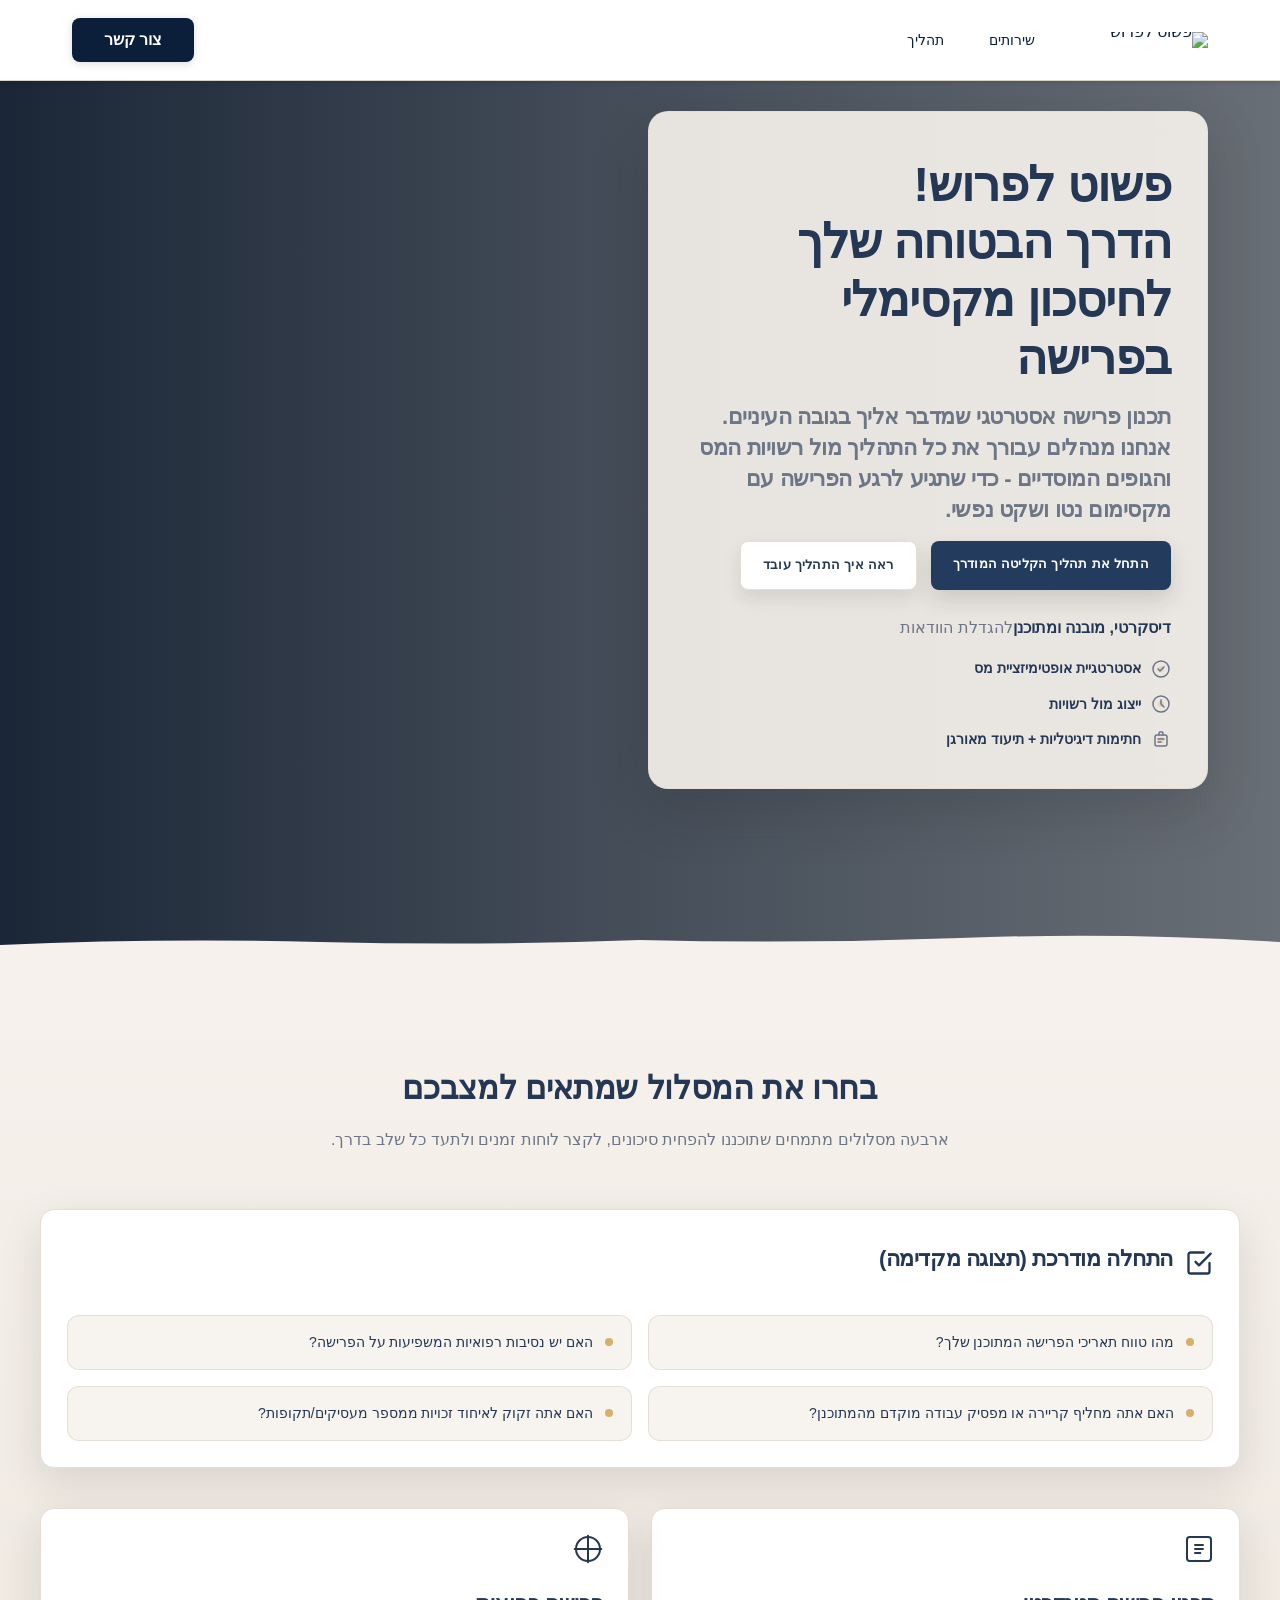
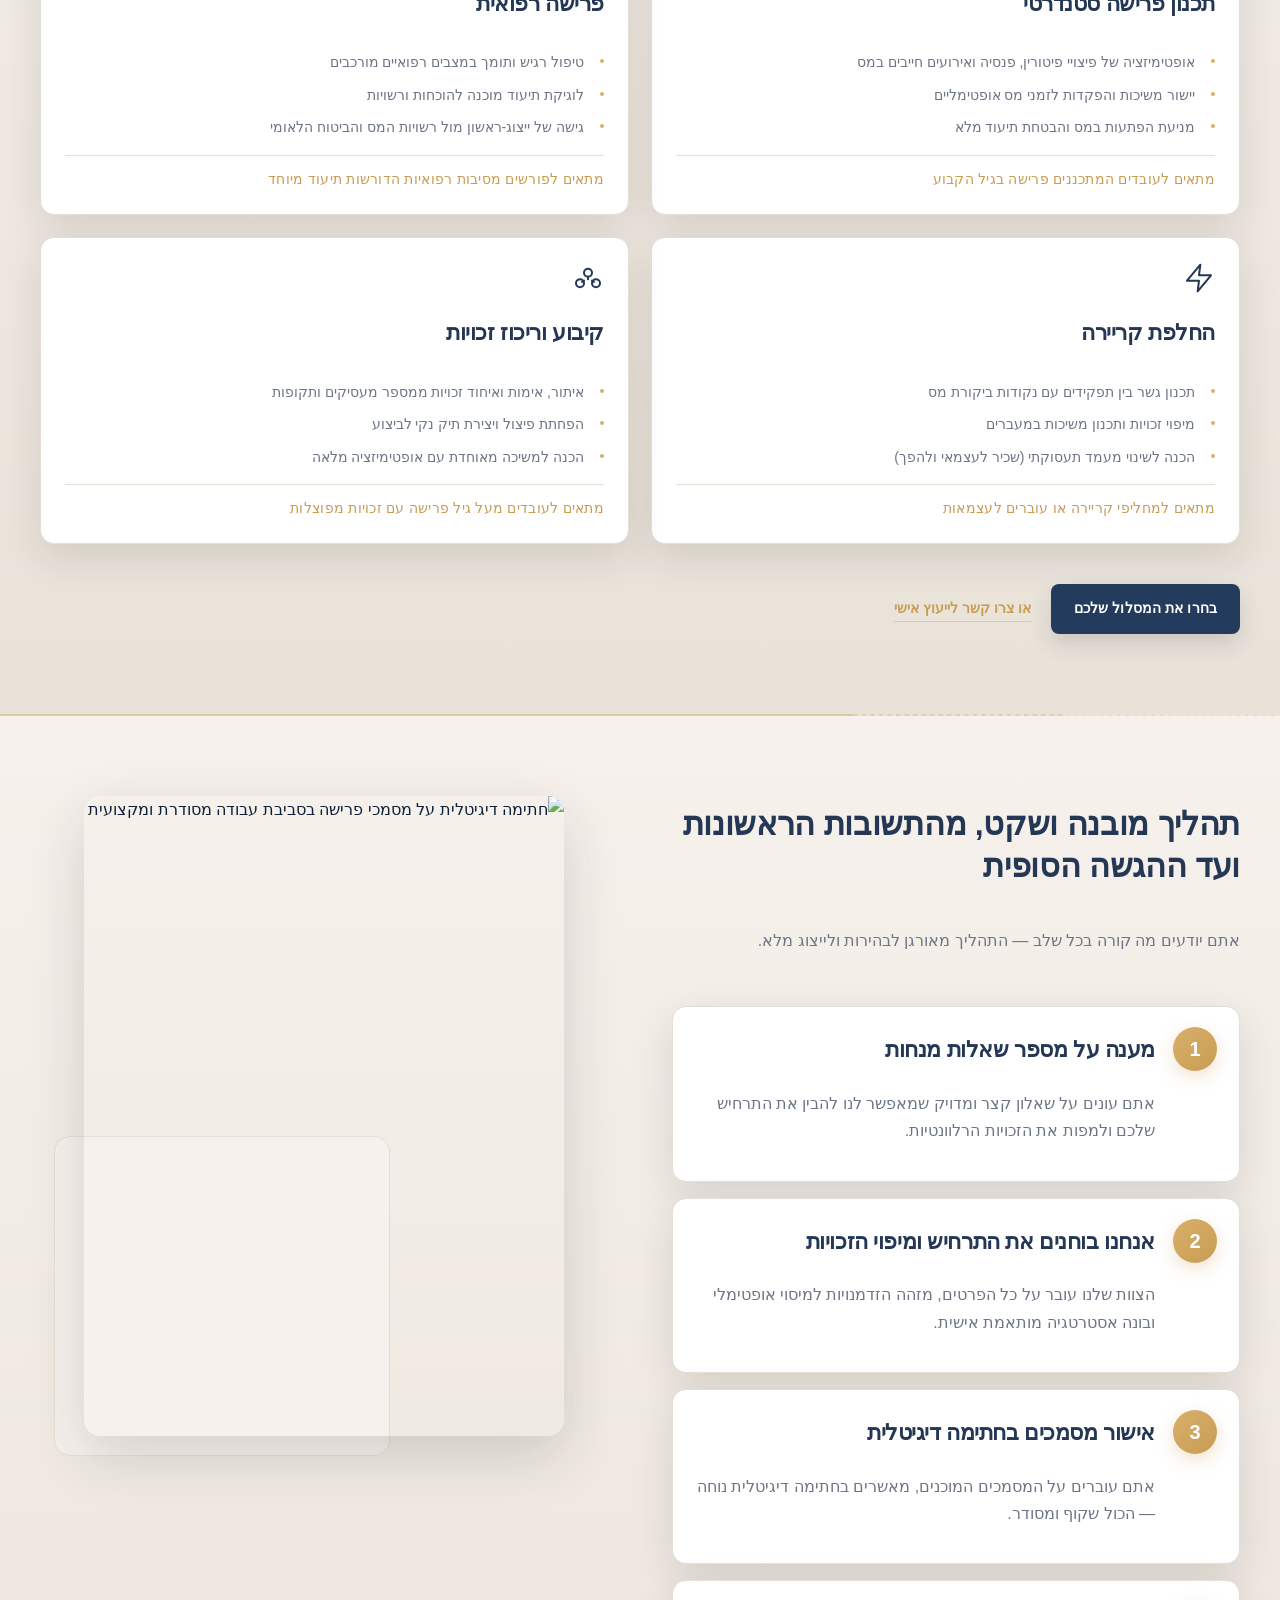
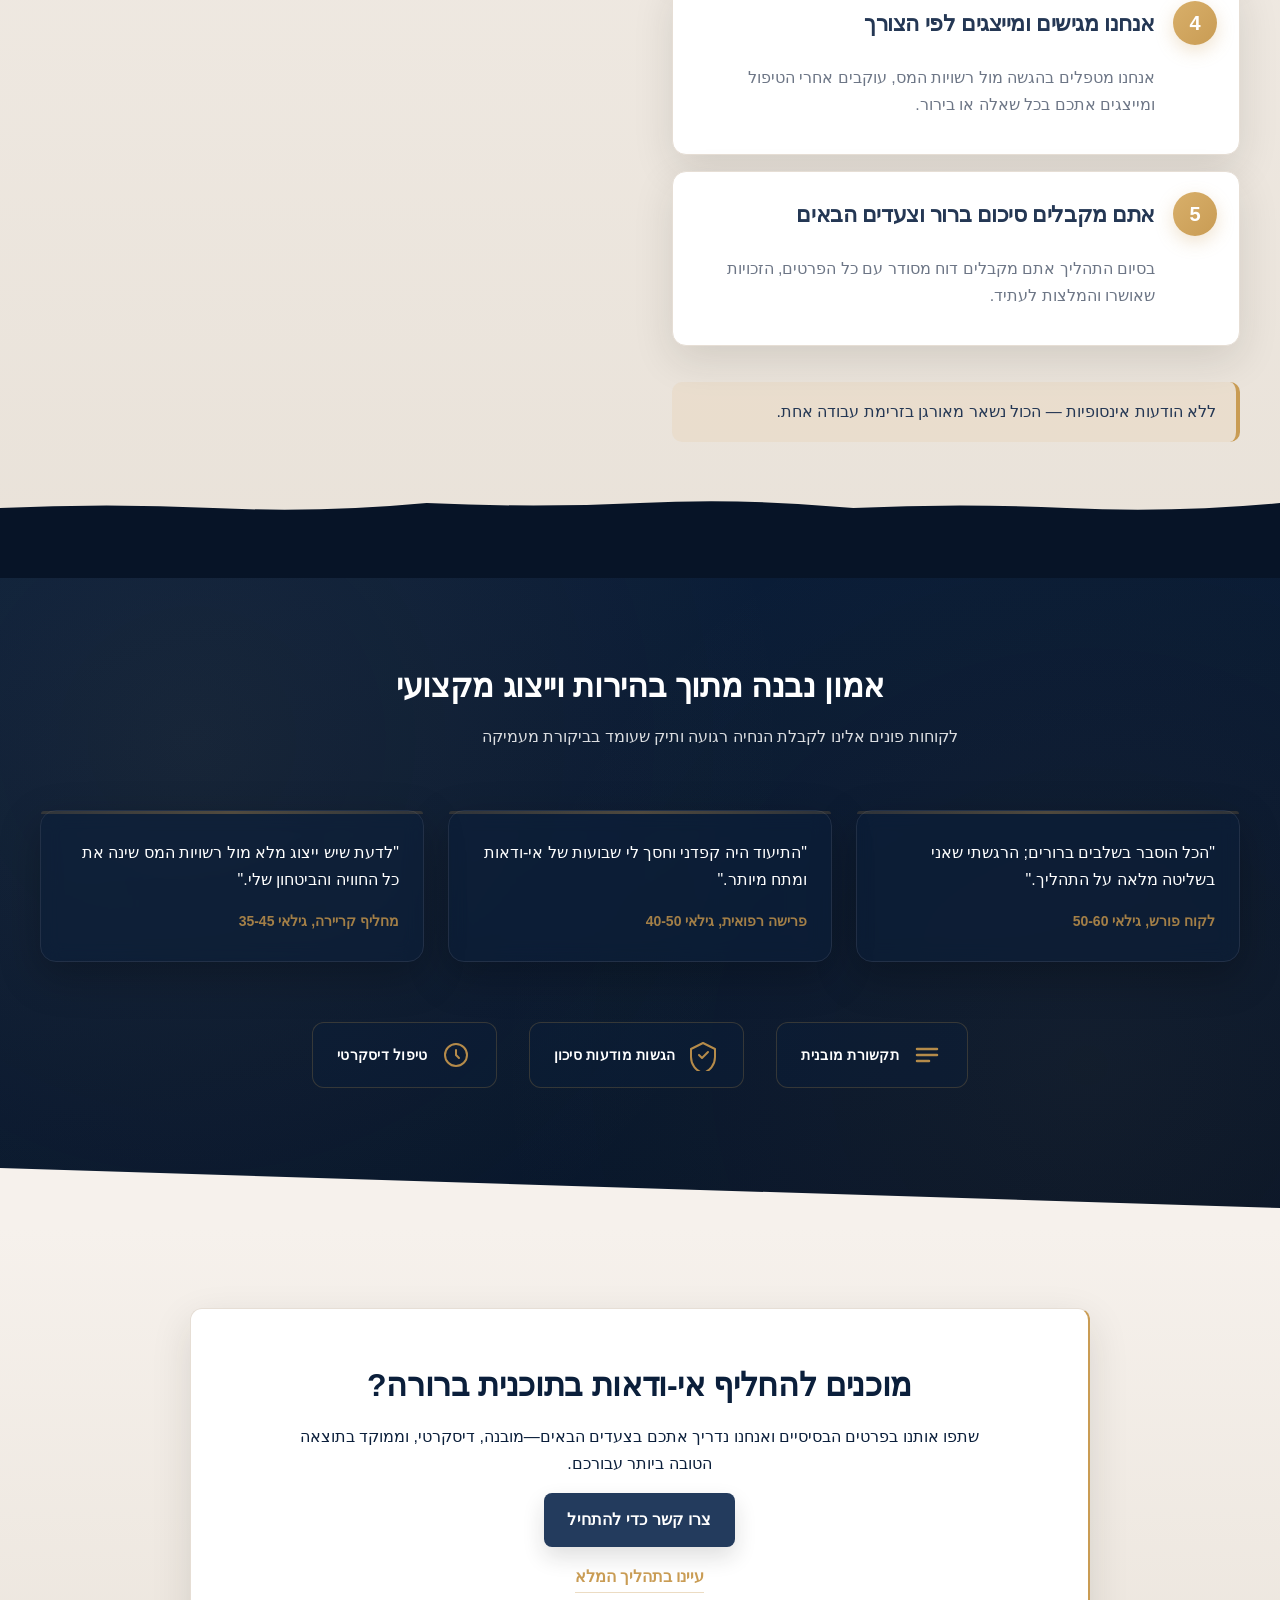
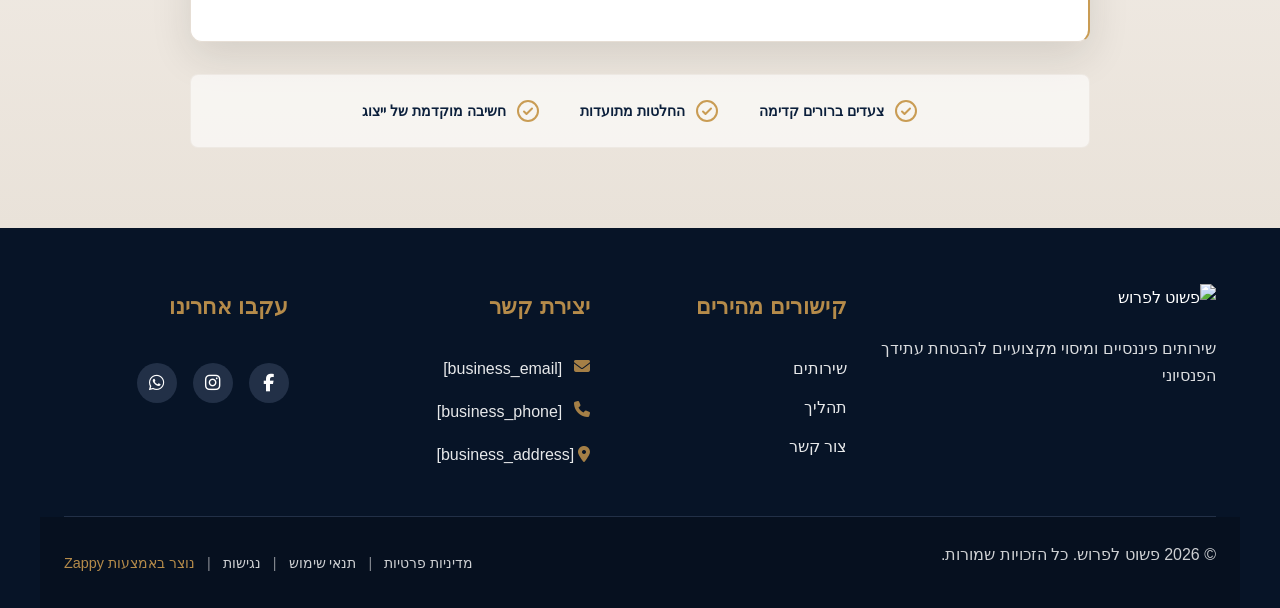
==== public/index.html @ 45024f34 "Background sync: Progressive GitHub Sync" ====
<!doctype html><html dir="rtl" lang="he"><head><meta charset="UTF-8"><meta content="width=device-width,initial-scale=1" name="viewport"><meta content="index, follow" name="robots"><title>ייעוץ מס לפרישה מוקדמת עם ייצוג מלא — פשוט לפרוש</title><meta content="בוטיק פרימיום לתכנון פרישה חכם המשלב אופטימיזציה מיסויית אסטרטגית עם ייצוג מלא מול רשויות המס. פתרון דיגיטלי מתקדם לפרישה נכונה מהפעם הראשונה." name="description"><meta content="ייעוץ מס לפרישה מוקדמת, תכנון פרישה רפואית ומיסוי, ייצוג מול רשויות המס פרישה, בוטיק תכנון פרישה, אופטימיזציה מיסויית פרישה" name="keywords"><link href="/assets/favicon.ico" rel="icon" type="image/x-icon"><link href="/assets/favicon-16x16.png" rel="icon" type="image/png" sizes="16x16"><link href="/assets/favicon-32x32.png" rel="icon" type="image/png" sizes="32x32"><link href="/assets/favicon-48x48.png" rel="icon" type="image/png" sizes="48x48"><link href="/assets/favicon-192x192.png" rel="icon" type="image/png" sizes="192x192"><link href="/assets/favicon-512x512.png" rel="icon" type="image/png" sizes="512x512"><link href="/assets/apple-touch-icon.png" rel="apple-touch-icon"><script>!function(){"use strict";var t="65c5269c-d2c4-47d6-839c-84287a5c5ec6",e="https://api.zappy5.com/api/analytics/track",a=18e5,n=2592e6,o=!0,i=!0,r=!0;var s=function(){var e="zappy_visitor_"+t,a=null;try{if(a=localStorage.getItem(e)){var o=JSON.parse(a),i=Date.now();if(i-o.created<n)return o.lastSeen=i,localStorage.setItem(e,JSON.stringify(o)),o.id}}catch(t){console.warn("Zappy Analytics: LocalStorage not available")}var r="zv_"+Date.now()+"_"+Math.random().toString(36).substr(2,9);try{localStorage.setItem(e,JSON.stringify({id:r,created:Date.now(),lastSeen:Date.now()}))}catch(t){}return r}(),c=function(){var e="zappy_session_"+t,n=null;try{if(n=sessionStorage.getItem(e)){var o=JSON.parse(n),i=Date.now();if(i-o.timestamp<a)return o.timestamp=i,sessionStorage.setItem(e,JSON.stringify(o)),o.id}}catch(t){console.warn("Zappy Analytics: SessionStorage not available")}var r="zs_"+Date.now()+"_"+Math.random().toString(36).substr(2,9);try{sessionStorage.setItem(e,JSON.stringify({id:r,timestamp:Date.now()}))}catch(t){}return r}();function l(a,n){n=n||{};var o={website_id:t,event_type:a,page_path:window.location.pathname,referrer:document.referrer||"direct",visitor_id:s,session_id:c,metadata:n};if(navigator.sendBeacon){var i=new Blob([JSON.stringify(o)],{type:"application/json"});navigator.sendBeacon(e,i)}else fetch(e,{method:"POST",headers:{"Content-Type":"application/json"},body:JSON.stringify(o),keepalive:!0}).catch(function(t){console.warn("Zappy Analytics: Failed to track event",t)})}o&&l("pageview",{title:document.title,url:window.location.href}),i&&document.addEventListener("click",function(t){var e=t.target;if("BUTTON"===e.tagName||e.closest("button")){var a="BUTTON"===e.tagName?e:e.closest("button");l("click",{element:"button",text:a.textContent.trim().substring(0,100),id:a.id||null,class:a.className||null})}else if("A"===e.tagName||e.closest("a")){var n="A"===e.tagName?e:e.closest("a");l("navigation",{element:"link",text:n.textContent.trim().substring(0,100),href:n.href,external:n.hostname!==window.location.hostname})}},!0),r&&document.addEventListener("submit",function(t){var e=t.target;l("form_submit",{form_id:e.id||null,form_name:e.name||null,form_action:e.action||null,form_method:e.method||"GET"})},!0);var d=Date.now();window.addEventListener("beforeunload",function(){l("page_unload",{time_on_page:Math.floor((Date.now()-d)/1e3),page_path:window.location.pathname})}),window.zappyAnalytics={track:l,getVisitorId:function(){return s},getSessionId:function(){return c}}}()</script><meta content="ייעוץ מס לפרישה מוקדמת עם ייצוג מלא — פשוט לפרוש" property="og:title"><meta content="בוטיק פרימיום לתכנון פרישה חכם המשלב אופטימיזציה מיסויית אסטרטגית עם ייצוג מלא מול רשויות המס. פתרון דיגיטלי מתקדם לפרישה נכונה מהפעם הראשונה." property="og:description"><meta content="website" property="og:type"><meta content="he_IL" property="og:locale"><meta content="summary_large_image" name="twitter:card"><meta content="ייעוץ מס לפרישה מוקדמת עם ייצוג מלא — פשוט לפרוש" name="twitter:title"><meta content="בוטיק פרימיום לתכנון פרישה חכם המשלב אופטימיזציה מיסויית אסטרטגית עם ייצוג מלא מול רשויות המס. פתרון דיגיטלי מתקדם לפרישה נכונה מהפעם הראשונה." name="twitter:description"><link href="https://cdnjs.cloudflare.com/ajax/libs/font-awesome/6.4.0/css/all.min.css" rel="stylesheet"><link href="/assets/favicon.ico" rel="icon" type="image/x-icon"><link href="/assets/favicon-16x16.png" rel="icon" type="image/png" sizes="16x16"><link href="/assets/favicon-32x32.png" rel="icon" type="image/png" sizes="32x32"><link href="/assets/favicon-48x48.png" rel="icon" type="image/png" sizes="48x48"><link href="/assets/favicon-192x192.png" rel="icon" type="image/png" sizes="192x192"><link href="/assets/favicon-512x512.png" rel="icon" type="image/png" sizes="512x512"><link href="/assets/apple-touch-icon.png" rel="apple-touch-icon"><link href="https://cdn.jsdelivr.net/npm/vanilla-cookieconsent@3/dist/cookieconsent.css" rel="stylesheet"><script src="https://cdn.jsdelivr.net/npm/vanilla-cookieconsent@3/dist/cookieconsent.umd.js"></script><script src="https://cdn.jsdelivr.net/gh/mickidum/acc_toolbar/acctoolbar/acctoolbar.min.js"></script><link href="/styles.css" rel="stylesheet"><style id="zappy-dropdown-submenu-styles">#navMenu li:has(.sub-menu),.nav-menu li:has(.sub-menu),.navbar li:has(.sub-menu),nav li:has(.sub-menu){position:relative}#navMenu .sub-menu,.nav-menu .sub-menu,.navbar .sub-menu,nav .sub-menu{display:block!important;position:absolute!important;top:100%;left:0;min-width:220px;background:#fff;border-radius:8px;box-shadow:0 8px 25px rgba(0,0,0,.15);padding:8px 0;opacity:0;visibility:hidden;transform:translateY(10px);transition:all .3s ease;z-index:1000;list-style:none;pointer-events:none}#navMenu li:hover>.sub-menu,.nav-menu li:hover>.sub-menu,.navbar li:hover>.sub-menu,nav li:hover>.sub-menu{opacity:1!important;visibility:visible!important;transform:translateY(0)!important;pointer-events:auto!important}.sub-menu li{list-style:none;margin:0;padding:0}.sub-menu a{display:block!important;padding:10px 16px!important;color:#333!important;font-weight:500;text-decoration:none;white-space:nowrap;transition:background-color .2s}.sub-menu a:hover{background-color:#f5f5f5}[dir=rtl] .nav-menu .sub-menu,[dir=rtl] .navbar .sub-menu,[dir=rtl] nav .sub-menu,html[lang=ar] .nav-menu .sub-menu,html[lang=ar] .navbar .sub-menu,html[lang=ar] nav .sub-menu,html[lang=he] .nav-menu .sub-menu,html[lang=he] .navbar .sub-menu,html[lang=he] nav .sub-menu{left:auto!important;right:0!important}.sub-menu:empty,.sub-menu:not(:has(li)),.sub-menu:not(:has(li:not(.zappy-hidden-menu-item))){display:none!important;opacity:0!important;visibility:hidden!important;pointer-events:none!important}li:has(.menu-group-title):hover>.sub-menu{opacity:1!important;visibility:visible!important;transform:translateY(0)!important;pointer-events:auto!important}#navMenu>li>.menu-group-title,.nav-menu>li>.menu-group-title{display:inline-block;padding:.5rem 1rem;cursor:default;user-select:none}@media (max-width:768px){#navMenu .sub-menu,.nav-menu .sub-menu,.navbar .sub-menu,nav .sub-menu{position:static!important;transform:none!important;box-shadow:none!important;background:0 0!important;max-height:0;overflow:hidden;opacity:0;visibility:hidden;transition:max-height .3s ease,opacity .3s ease;padding:0!important;border-radius:0!important}.sub-menu.mobile-expanded{max-height:500px!important;opacity:1!important;visibility:visible!important;padding:8px 0 8px 16px!important}[dir=rtl] .sub-menu.mobile-expanded,html[lang=he] .sub-menu.mobile-expanded{padding:8px 16px 8px 0!important}#navMenu li:hover>.sub-menu,.nav-menu li:hover>.sub-menu,.navbar li:hover>.sub-menu,nav li:hover>.sub-menu{opacity:0;visibility:hidden;pointer-events:none}#navMenu li>.sub-menu.mobile-expanded,.nav-menu li>.sub-menu.mobile-expanded,.navbar li>.sub-menu.mobile-expanded,nav li>.sub-menu.mobile-expanded{opacity:1!important;visibility:visible!important;pointer-events:auto!important}#navMenu li:has(.sub-menu),.nav-menu li:has(.sub-menu),.navbar li:has(.sub-menu),nav li:has(.sub-menu){display:flex!important;flex-wrap:wrap!important;align-items:center!important;position:relative!important;min-height:44px!important}#navMenu li:has(.sub-menu)>a,.nav-menu li:has(.sub-menu)>a,.navbar li:has(.sub-menu)>a,nav li:has(.sub-menu)>a{flex:1!important;min-width:0!important}#navMenu li:has(.sub-menu)>.menu-group-title,.nav-menu li:has(.sub-menu)>.menu-group-title,.navbar li:has(.sub-menu)>.menu-group-title,nav li:has(.sub-menu)>.menu-group-title{flex:1!important;min-width:0!important;padding:0!important;line-height:inherit!important}#navMenu li:has(.sub-menu)>.sub-menu,.nav-menu li:has(.sub-menu)>.sub-menu,.navbar li:has(.sub-menu)>.sub-menu,nav li:has(.sub-menu)>.sub-menu{flex-basis:100%!important;width:100%!important}#navMenu li:has(.sub-menu)>a [class*=arrow],#navMenu li:has(.sub-menu)>a [class*=chevron],.nav-menu li:has(.sub-menu)>a .fa-angle-down,.nav-menu li:has(.sub-menu)>a .fa-chevron-down,.nav-menu li:has(.sub-menu)>a [class*=arrow],.nav-menu li:has(.sub-menu)>a [class*=chevron],nav li:has(.sub-menu)>a [class*=arrow],nav li:has(.sub-menu)>a [class*=chevron]{display:none!important;visibility:hidden!important}.mobile-submenu-toggle{display:flex!important;align-items:center!important;justify-content:center!important;width:44px!important;height:auto!important;background:0 0!important;border:none!important;cursor:pointer!important;color:var(--text-dark)!important;position:static!important;flex-shrink:0!important;align-self:stretch!important;z-index:2!important;padding:0!important;margin:0!important}.mobile-submenu-toggle::after{content:''!important;width:0!important;height:0!important;border-left:6px solid transparent!important;border-right:6px solid transparent!important;border-top:7px solid currentColor!important;transition:transform .3s ease!important}.mobile-submenu-toggle.expanded::after{transform:rotate(180deg)!important}.sub-menu a{padding:10px 0!important;display:block!important;color:var(--text-dark)!important}.navbar .sub-menu li a,.zappy-products-dropdown .sub-menu a,nav.navbar .sub-menu li a{color:var(--text-dark)!important}}@media (min-width:769px){.mobile-submenu-toggle{display:none!important}}</style><style id="zappy-widget-visibility">#mic-access-tool-box,#mic-access-tool-general-button,#mic-init-access-tool #mic-access-tool-box,#mic-init-access-tool #mic-access-tool-general-button,#mic-init-access-tool .mic-access-tool-general-button,._access-icon,._access-menu,.mic-access-tool-box,.mic-access-tool-general-button,div[id*=mic-access-tool-box]{display:none!important;visibility:hidden!important;opacity:0!important;pointer-events:none!important}</style></head><body><nav class="navbar" dir="rtl"><button aria-label="Menu" class="mobile-toggle" id="mobileToggle"><svg viewBox="0 0 24 24" fill="none" height="24" width="24" class="hamburger-icon"><path d="M3 12h18M3 6h18M3 18h18" stroke="currentColor" stroke-width="2" stroke-linecap="round"></path></svg><svg viewBox="0 0 24 24" fill="none" height="24" width="24" class="close-icon" style="display:none"><path d="M18 6L6 18M6 6l12 12" stroke="currentColor" stroke-width="2" stroke-linecap="round"></path></svg></button><button aria-label="Call" class="phone-header-btn"><svg viewBox="0 0 24 24" fill="currentColor" height="20" width="20"><path d="M22 16.92v3a2 2 0 0 1-2.18 2 19.79 19.79 0 0 1-8.63-3.07 19.5 19.5 0 0 1-6-6 19.79 19.79 0 0 1-3.07-8.67A2 2 0 0 1 4.11 2h3a2 2 0 0 1 2 1.72 12.84 12.84 0 0 0 .7 2.81 2 2 0 0 1-.45 2.11L8.09 9.91a16 16 0 0 0 6 6l1.27-1.27a2 2 0 0 1 2.11-.45 12.84 12.84 0 0 0 2.81.7A2 2 0 0 1 22 16.92z"></path></svg></button><div class="nav-container"><div class="nav-brand"><a href="/" class="logo-link"><img alt="פשוט לפרוש" src="/assets/logo.webp" class="logo"></a></div><ul class="nav-menu" id="navMenu"><li><a href="/services">שירותים</a></li><li><a href="/process">תהליך</a></li></ul><div class="nav-cta-container"><a href="/contact" class="nav-cta-btn">צור קשר</a></div></div></nav><main><section class="index-hero-section" data-layout-spec="בית-hero" data-hero-type="fullscreen-scrim"><div class="index-hero-section__bg-wrapper" data-preserve-bg="0"><img alt="משרד ייעוץ פרישה מקצועי ומזמין" src="/assets/site-index-hero-bg-image.webp" class="index-hero-section__bg-image" data-context="Professional retirement planning office environment: a warm, sophisticated workspace with natural light streaming through large windows, a polished wooden desk with organized financial documents and a tablet displaying charts, soft cream and navy blue color palette, professional yet approachable atmosphere, shallow depth of field focusing on the desk area, subtle gold accents from a pen or desk accessories, conveys trust and expertise in financial services" data-hero-bg="true" data-placeholder="index-hero-bg-image" height="1080" width="1920"></div><div class="index-hero-section__scrim" aria-hidden="true"></div><div class="index-hero-section__content-wrapper"><div class="index-hero-section__overlay-card"><h1 class="index-hero-section__headline">פשוט לפרוש!&nbsp;<br>הדרך הבטוחה שלך לחיסכון מקסימלי בפרישה</h1><h3 class="index-hero-section__subtitle">תכנון פרישה אסטרטגי שמדבר אליך בגובה העיניים. אנחנו מנהלים עבורך את כל התהליך מול רשויות המס והגופים המוסדיים - כדי שתגיע לרגע הפרישה עם מקסימום נטו ושקט נפשי.&nbsp;&nbsp;</h3><div class="index-hero-section__cta-group"><a href="/contact" class="index-hero-section__btn index-hero-section__btn--primary">התחל את תהליך הקליטה המודרך</a><a href="/process" class="index-hero-section__btn index-hero-section__btn--secondary">ראה איך התהליך עובד</a></div><p class="index-hero-section__reassurance"><strong>דיסקרטי, מובנה ומתוכנן</strong>להגדלת הוודאות</p><div class="index-hero-section__trust-bullets"><div class="index-hero-section__trust-item"><svg viewBox="0 0 20 20" xmlns="http://www.w3.org/2000/svg" fill="none" height="20" width="20" data-element-type="icon" data-icon-type="svg" class="index-hero-section__trust-icon"><circle cx="10" cy="10" r="3" fill="currentColor" opacity="0.3"></circle><path d="M10 2C5.58172 2 2 5.58172 2 10C2 14.4183 5.58172 18 10 18C14.4183 18 18 14.4183 18 10C18 5.58172 14.4183 2 10 2Z" stroke="currentColor" stroke-width="1.5" stroke-linecap="round"></path><path d="M7 10L9 12L13 8" stroke="currentColor" stroke-width="1.5" stroke-linecap="round" stroke-linejoin="round"></path></svg><span class="index-hero-section__trust-text">אסטרטגיית אופטימיזציית מס</span></div><div class="index-hero-section__trust-item"><svg viewBox="0 0 20 20" xmlns="http://www.w3.org/2000/svg" fill="none" height="20" width="20" data-element-type="icon" data-icon-type="svg" class="index-hero-section__trust-icon"><circle cx="10" cy="10" r="3" fill="currentColor" opacity="0.3"></circle><path d="M10 2C5.58172 2 2 5.58172 2 10C2 14.4183 5.58172 18 10 18C14.4183 18 18 14.4183 18 10C18 5.58172 14.4183 2 10 2Z" stroke="currentColor" stroke-width="1.5" stroke-linecap="round"></path><path d="M10 6V10L13 13" stroke="currentColor" stroke-width="1.5" stroke-linecap="round" stroke-linejoin="round"></path></svg><span class="index-hero-section__trust-text">ייצוג מול רשויות</span></div><div class="index-hero-section__trust-item"><svg viewBox="0 0 20 20" xmlns="http://www.w3.org/2000/svg" fill="none" height="20" width="20" data-element-type="icon" data-icon-type="svg" class="index-hero-section__trust-icon"><circle cx="10" cy="10" r="3" fill="currentColor" opacity="0.3"></circle><rect height="11" rx="2" stroke="currentColor" stroke-width="1.5" width="12" x="4" y="5"></rect><path d="M8 5V3C8 2.44772 8.44772 2 9 2H11C11.5523 2 12 2.44772 12 3V5" stroke="currentColor" stroke-width="1.5" stroke-linecap="round"></path><path d="M7 9H13M7 12H10" stroke="currentColor" stroke-width="1.5" stroke-linecap="round"></path></svg><span class="index-hero-section__trust-text">חתימות דיגיטליות + תיעוד מאורגן</span></div></div></div></div><div class="index-hero-section-divider-wrapper"><svg viewBox="0 0 1200 80" xmlns="http://www.w3.org/2000/svg" aria-hidden="true" preserveAspectRatio="none"><path d="M0,80 L0,45 Q150,38 300,42 T600,40 Q750,44 900,38 T1200,42 L1200,80 Z" fill="#F6F1EC"></path></svg></div></section><section class="index-services-section" data-layout-spec="בית-services"><div class="index-services-container"><div class="index-services-intro"><h2>בחרו את המסלול שמתאים למצבכם</h2><p>ארבעה מסלולים מתמחים שתוכננו להפחית סיכונים, לקצר לוחות זמנים ולתעד כל שלב בדרך.</p></div><div class="index-services-preview-card"><div class="index-services-preview-header"><svg viewBox="0 0 24 24" xmlns="http://www.w3.org/2000/svg" fill="none" height="28" width="28" aria-hidden="true"><path d="M9 11l3 3L22 4" stroke="currentColor" stroke-width="2" stroke-linecap="round" stroke-linejoin="round"></path><path d="M21 12v7a2 2 0 01-2 2H5a2 2 0 01-2-2V5a2 2 0 012-2h11" stroke="currentColor" stroke-width="2" stroke-linecap="round" stroke-linejoin="round"></path></svg><h3>התחלה מודרכת (תצוגה מקדימה)</h3></div><div class="index-services-preview-grid"><div class="index-services-question-chip"><div class="index-services-chip-dot"></div><span>מהו טווח תאריכי הפרישה המתוכנן שלך?</span></div><div class="index-services-question-chip"><div class="index-services-chip-dot"></div><span>האם יש נסיבות רפואיות המשפיעות על הפרישה?</span></div><div class="index-services-question-chip"><div class="index-services-chip-dot"></div><span>האם אתה מחליף קריירה או מפסיק עבודה מוקדם מהמתוכנן?</span></div><div class="index-services-question-chip"><div class="index-services-chip-dot"></div><span>האם אתה זקוק לאיחוד זכויות ממספר מעסיקים/תקופות?</span></div></div></div><div class="index-services-pathways-grid"><div class="index-services-pathway-card"><svg viewBox="0 0 24 24" xmlns="http://www.w3.org/2000/svg" fill="none" height="32" width="32" data-element-type="icon" data-icon-type="svg"><rect height="18" rx="2" stroke="currentColor" stroke-width="1.5" width="18" x="3" y="3"></rect><path d="M9 9h6M9 12h6M9 15h4" stroke="currentColor" stroke-width="1.5" stroke-linecap="round"></path></svg><h3>תכנון פרישה סטנדרטי</h3><ul><li>אופטימיזציה של פיצויי פיטורין, פנסיה ואירועים חייבים במס</li><li>יישור משיכות והפקדות לזמני מס אופטימליים</li><li>מניעת הפתעות במס והבטחת תיעוד מלא</li></ul><div class="index-services-card-footer"><small>מתאים לעובדים המתכננים פרישה בגיל הקבוע</small></div></div><div class="index-services-pathway-card"><svg viewBox="0 0 24 24" xmlns="http://www.w3.org/2000/svg" fill="none" height="32" width="32" data-element-type="icon" data-icon-type="svg"><path d="M12 2v20M2 12h20" stroke="currentColor" stroke-width="1.5" stroke-linecap="round"></path><circle cx="12" cy="12" r="9" stroke="currentColor" stroke-width="1.5"></circle></svg><h3>פרישה רפואית</h3><ul><li>טיפול רגיש ותומך במצבים רפואיים מורכבים</li><li>לוגיקת תיעוד מוכנה להוכחות ורשויות</li><li>גישה של ייצוג-ראשון מול רשויות המס והביטוח הלאומי</li></ul><div class="index-services-card-footer"><small>מתאים לפורשים מסיבות רפואיות הדורשות תיעוד מיוחד</small></div></div><div class="index-services-pathway-card"><svg viewBox="0 0 24 24" xmlns="http://www.w3.org/2000/svg" fill="none" height="32" width="32" data-element-type="icon" data-icon-type="svg"><path d="M13 2L3 14h9l-1 8 10-12h-9l1-8z" stroke="currentColor" stroke-width="1.5" stroke-linecap="round" stroke-linejoin="round"></path></svg><h3>החלפת קריירה</h3><ul><li>תכנון גשר בין תפקידים עם נקודות ביקורת מס</li><li>מיפוי זכויות ותכנון משיכות במעברים</li><li>הכנה לשינוי מעמד תעסוקתי (שכיר לעצמאי ולהפך)</li></ul><div class="index-services-card-footer"><small>מתאים למחליפי קריירה או עוברים לעצמאות</small></div></div><div class="index-services-pathway-card"><svg viewBox="0 0 24 24" xmlns="http://www.w3.org/2000/svg" fill="none" height="32" width="32" data-element-type="icon" data-icon-type="svg"><circle cx="12" cy="8" r="3" stroke="currentColor" stroke-width="1.5"></circle><circle cx="6" cy="16" r="3" stroke="currentColor" stroke-width="1.5"></circle><circle cx="18" cy="16" r="3" stroke="currentColor" stroke-width="1.5"></circle><path d="M12 11v2M9 14l-1.5 1M15 14l1.5 1" stroke="currentColor" stroke-width="1.5" stroke-linecap="round"></path></svg><h3>קיבוע וריכוז זכויות</h3><ul><li>איתור, אימות ואיחוד זכויות ממספר מעסיקים ותקופות</li><li>הפחתת פיצול ויצירת תיק נקי לביצוע</li><li>הכנה למשיכה מאוחדת עם אופטימיזציה מלאה</li></ul><div class="index-services-card-footer"><small>מתאים לעובדים מעל גיל פרישה עם זכויות מפוצלות</small></div></div></div><div class="index-services-cta-row"><a href="/services" class="index-services-btn-primary">בחרו את המסלול שלכם</a><a href="/contact" class="index-services-link-cta">או צרו קשר לייעוץ אישי</a></div></div><div class="index-services-divider-wrapper"><svg viewBox="0 0 1200 2" xmlns="http://www.w3.org/2000/svg" aria-hidden="true" preserveAspectRatio="none"><line stroke="#D8AF6A" stroke-dasharray="0" stroke-width="1" x1="0" x2="800" y1="1" y2="1"></line><line stroke="#D8AF6A" stroke-dasharray="4 4" stroke-width="1" x1="800" x2="1000" y1="1" y2="1" opacity="0.7"></line><line stroke="#D8AF6A" stroke-dasharray="2 6" stroke-width="1" x1="1000" x2="1200" y1="1" y2="1" opacity="0.4"></line></svg></div></section><section class="index-steps-section" data-layout-spec="בית-steps"><div class="index-steps-container"><div class="index-steps-content-column"><h2>תהליך מובנה ושקט, מהתשובות הראשונות ועד ההגשה הסופית</h2><p class="index-steps-intro">אתם יודעים מה קורה בכל שלב — התהליך מאורגן לבהירות ולייצוג מלא.</p><div class="index-steps-list"><article class="index-steps-card"><div class="index-steps-number">1</div><div class="index-steps-card-content"><h3>מענה על מספר שאלות מנחות</h3><p>אתם עונים על שאלון קצר ומדויק שמאפשר לנו להבין את התרחיש שלכם ולמפות את הזכויות הרלוונטיות.</p></div></article><article class="index-steps-card"><div class="index-steps-number">2</div><div class="index-steps-card-content"><h3>אנחנו בוחנים את התרחיש ומיפוי הזכויות</h3><p>הצוות שלנו עובר על כל הפרטים, מזהה הזדמנויות למיסוי אופטימלי ובונה אסטרטגיה מותאמת אישית.</p></div></article><article class="index-steps-card"><div class="index-steps-number">3</div><div class="index-steps-card-content"><h3>אישור מסמכים בחתימה דיגיטלית</h3><p>אתם עוברים על המסמכים המוכנים, מאשרים בחתימה דיגיטלית נוחה — הכול שקוף ומסודר.</p></div></article><article class="index-steps-card"><div class="index-steps-number">4</div><div class="index-steps-card-content"><h3>אנחנו מגישים ומייצגים לפי הצורך</h3><p>אנחנו מטפלים בהגשה מול רשויות המס, עוקבים אחרי הטיפול ומייצגים אתכם בכל שאלה או בירור.</p></div></article><article class="index-steps-card"><div class="index-steps-number">5</div><div class="index-steps-card-content"><h3>אתם מקבלים סיכום ברור וצעדים הבאים</h3><p>בסיום התהליך אתם מקבלים דוח מסודר עם כל הפרטים, הזכויות שאושרו והמלצות לעתיד.</p></div></article></div><p class="index-steps-reassurance">ללא הודעות אינסופיות — הכול נשאר מאורגן בזרימת עבודה אחת.</p></div><div class="index-steps-imagery-column"><div class="index-steps-image-wrapper"><div class="index-steps-backplate"></div><img alt="חתימה דיגיטלית על מסמכי פרישה בסביבת עבודה מסודרת ומקצועית" src="/assets/site-index-steps-image-1.webp" data-context="A calm, professional desk scene with hands signing documents digitally on a tablet or laptop. Neutral tones, warm lighting, clean workspace with minimal papers, a coffee cup, and a pen. The scene should convey trust, organization, and modern digital workflow for retirement planning. Desaturated warm color palette, soft focus background, reassuring and premium atmosphere suitable for financial services." data-placeholder="index-steps-image-1" height="800" width="600"></div></div></div><div class="index-steps-divider-wrapper"><svg viewBox="0 0 1200 100" xmlns="http://www.w3.org/2000/svg" aria-hidden="true" preserveAspectRatio="none"><defs><linearGradient id="index-steps-gradient" x1="0%" x2="0%" y1="0%" y2="100%"><stop offset="0%" style="stop-color:#F6F1EC;stop-opacity:1"></stop><stop offset="100%" style="stop-color:#071427;stop-opacity:1"></stop></linearGradient></defs><path d="M0,100 L0,30 Q100,25 200,30 T400,25 Q500,30 600,25 T800,30 Q900,25 1000,30 T1200,25 L1200,100 Z" fill="#071427"></path></svg></div></section><section class="index-testimonials-section" data-layout-spec="בית-testimonials"><div class="index-testimonials-container"><div class="index-testimonials-header"><h2>אמון נבנה מתוך בהירות וייצוג מקצועי</h2><p>לקוחות פונים אלינו לקבלת הנחיה רגועה ותיק שעומד בביקורת מעמיקה</p></div><div class="index-testimonials-grid"><div class="index-testimonial-card"><div class="index-testimonial-highlight"></div><p class="index-testimonial-quote">"הכל הוסבר בשלבים ברורים; הרגשתי שאני בשליטה מלאה על התהליך."</p><div class="index-testimonial-attribution">לקוח פורש, גילאי 50-60</div></div><div class="index-testimonial-card"><div class="index-testimonial-highlight"></div><p class="index-testimonial-quote">"התיעוד היה קפדני וחסך לי שבועות של אי-ודאות ומתח מיותר."</p><div class="index-testimonial-attribution">פרישה רפואית, גילאי 40-50</div></div><div class="index-testimonial-card"><div class="index-testimonial-highlight"></div><p class="index-testimonial-quote">"לדעת שיש ייצוג מלא מול רשויות המס שינה את כל החוויה והביטחון שלי."</p><div class="index-testimonial-attribution">מחליף קריירה, גילאי 35-45</div></div></div><div class="index-testimonials-values"><div class="index-value-item"><svg viewBox="0 0 32 32" xmlns="http://www.w3.org/2000/svg" fill="none" height="32" width="32" class="index-value-icon" aria-hidden="true"><path d="M6 10h20M6 16h20M6 22h12" stroke="currentColor" stroke-width="2.5" stroke-linecap="round"></path></svg><span>תקשורת מובנית</span></div><div class="index-value-item"><svg viewBox="0 0 32 32" xmlns="http://www.w3.org/2000/svg" fill="none" height="32" width="32" class="index-value-icon" aria-hidden="true"><path d="M16 4L4 10v8c0 7.5 5 14 12 16 7-2 12-8.5 12-16v-8L16 4z" stroke="currentColor" stroke-width="2" stroke-linejoin="round" fill="none"></path><path d="M12 16l3 3 6-6" stroke="currentColor" stroke-width="2" stroke-linecap="round" stroke-linejoin="round"></path></svg><span>הגשות מודעות סיכון</span></div><div class="index-value-item"><svg viewBox="0 0 32 32" xmlns="http://www.w3.org/2000/svg" fill="none" height="32" width="32" class="index-value-icon" aria-hidden="true"><circle cx="16" cy="16" r="11" stroke="currentColor" stroke-width="2" fill="none"></circle><path d="M16 11v5l3 3" stroke="currentColor" stroke-width="2" stroke-linecap="round"></path></svg><span>טיפול דיסקרטי</span></div></div></div><div class="index-testimonials-divider-wrapper"><svg viewBox="0 0 1200 80" xmlns="http://www.w3.org/2000/svg" aria-hidden="true" preserveAspectRatio="none"><path d="M0,80 L0,20 L1200,60 L1200,80 Z" fill="#F6F1EC"></path></svg></div></section><section class="index-cta-section" data-layout-spec="בית-cta"><div class="index-cta-container"><div class="index-cta-card"><h2>מוכנים להחליף אי-ודאות בתוכנית ברורה?</h2><p>שתפו אותנו בפרטים הבסיסיים ואנחנו נדריך אתכם בצעדים הבאים—מובנה, דיסקרטי, וממוקד בתוצאה הטובה ביותר עבורכם.</p><div class="index-cta-buttons"><a href="/contact" class="btn-primary">צרו קשר כדי להתחיל</a><a href="/process" class="index-cta-secondary-link">עיינו בתהליך המלא</a></div></div><div class="index-cta-reassurance"><div class="index-cta-reassurance-item"><svg viewBox="0 0 24 24" xmlns="http://www.w3.org/2000/svg" fill="none" class="index-cta-check-icon" aria-hidden="true"><circle cx="12" cy="12" r="10" stroke="currentColor" stroke-width="2"></circle><path d="M8 12.5L10.5 15L16 9.5" stroke="currentColor" stroke-width="2" stroke-linecap="round" stroke-linejoin="round"></path></svg><span>צעדים ברורים קדימה</span></div><div class="index-cta-reassurance-item"><svg viewBox="0 0 24 24" xmlns="http://www.w3.org/2000/svg" fill="none" class="index-cta-check-icon" aria-hidden="true"><circle cx="12" cy="12" r="10" stroke="currentColor" stroke-width="2"></circle><path d="M8 12.5L10.5 15L16 9.5" stroke="currentColor" stroke-width="2" stroke-linecap="round" stroke-linejoin="round"></path></svg><span>החלטות מתועדות</span></div><div class="index-cta-reassurance-item"><svg viewBox="0 0 24 24" xmlns="http://www.w3.org/2000/svg" fill="none" class="index-cta-check-icon" aria-hidden="true"><circle cx="12" cy="12" r="10" stroke="currentColor" stroke-width="2"></circle><path d="M8 12.5L10.5 15L16 9.5" stroke="currentColor" stroke-width="2" stroke-linecap="round" stroke-linejoin="round"></path></svg><span>חשיבה מוקדמת של ייצוג</span></div></div></div></section></main><footer class="site-footer"><div class="footer-container"><div class="footer-top"><div class="footer-column footer-about"><img alt="פשוט לפרוש" src="/assets/logo.webp" class="logo"><p class="footer-description">שירותים פיננסיים ומיסוי מקצועיים להבטחת עתידך הפנסיוני</p></div><div class="footer-column footer-links"><h3 class="footer-heading">קישורים מהירים</h3><ul class="footer-menu"><li><a href="/services">שירותים</a></li><li><a href="/process">תהליך</a></li><li><a href="/contact">צור קשר</a></li></ul></div><div class="footer-column footer-contact"><h3 class="footer-heading">יצירת קשר</h3><ul class="contact-list"><li><i class="fas fa-envelope"></i><a href="mailto:[business_email]">[business_email]</a></li><li><i class="fas fa-phone"></i><a href="tel:[business_phone]">[business_phone]</a></li><li><a href="/"><i class="fas fa-map-marker-alt"></i><span>[business_address]</span></a></li></ul></div><div class="footer-column footer-social"><h3 class="footer-heading">עקבו אחרינו</h3><div class="social-links"><a href="[facebook_handle]" aria-label="Facebook"><i class="fab fa-facebook-f"></i></a><a href="[instagram_handle]" aria-label="Instagram"><i class="fab fa-instagram"></i></a><a href="[whatsapp_handle]" aria-label="WhatsApp"><i class="fab fa-whatsapp"></i></a></div></div></div><div class="footer-bottom"><div class="footer-bottom-content"><div class="copyright"><p>© 2026 פשוט לפרוש. כל הזכויות שמורות.</p></div><div class="footer-legal"><a href="/privacy">מדיניות פרטיות</a><span class="separator">|</span><a href="/terms">תנאי שימוש</a><span class="separator">|</span><a href="/accessibility">נגישות</a><span class="separator">|</span><a href="https://zappy5.com" class="zappy-attribution" target="_blank">נוצר באמצעות Zappy</a></div></div></div></div></footer><a href="https://wa.me/[whatsapp_handle]" class="whatsapp-float" aria-label="WhatsApp"><i class="fab fa-whatsapp"></i></a><div data-integration="accessibility:toolbar"></div><script src="/script.js"></script><script id="zappy-mobile-submenu-script">!function(){function e(){if(window.innerWidth>768)return document.querySelectorAll(".mobile-submenu-toggle").forEach(function(e){e.remove()}),void document.querySelectorAll(".sub-menu.mobile-expanded").forEach(function(e){e.classList.remove("mobile-expanded")});document.querySelectorAll(".nav-menu li:has(.sub-menu), nav li:has(.sub-menu), .navbar li:has(.sub-menu), #navMenu li:has(.sub-menu)").forEach(function(e){if(!e.querySelector(".mobile-submenu-toggle")){var t=e.querySelector(".sub-menu"),n=e.querySelector(":scope > a");if(t&&n){var o=document.createElement("button");o.className="mobile-submenu-toggle",o.setAttribute("aria-label","Toggle submenu"),o.setAttribute("type","button"),n.insertAdjacentElement("afterend",o),o.addEventListener("click",function(e){e.preventDefault(),e.stopPropagation(),document.querySelectorAll(".sub-menu.mobile-expanded").forEach(function(e){if(e!==t){e.classList.remove("mobile-expanded");var n=e.parentElement.querySelector(".mobile-submenu-toggle");n&&n.classList.remove("expanded")}}),t.classList.toggle("mobile-expanded"),o.classList.toggle("expanded")})}}})}var t;"loading"===document.readyState?document.addEventListener("DOMContentLoaded",e):e(),window.addEventListener("resize",function(){clearTimeout(t),t=setTimeout(e,250)});var n=new MutationObserver(function(t){t.forEach(function(t){if("attributes"===t.type){var n=t.target;n.classList&&(n.classList.contains("active")||n.classList.contains("open"))&&setTimeout(e,100)}})});setTimeout(function(){document.querySelectorAll(".mobile-menu, .nav-menu, #navMenu, nav").forEach(function(e){n.observe(e,{attributes:!0,attributeFilter:["class","style"]})})},500)}()</script></body></html>
---- styles.css ----
/* Self-hosted fonts (Inter + Rubik for multi-language support) */

/* Inter font (English / LTR languages) */
@font-face {
  font-family: 'Inter';
  font-style: normal;
  font-weight: 400;
  font-display: swap;
  src: url('assets/fonts/Inter-Regular.woff2') format('woff2');
}

@font-face {
  font-family: 'Inter';
  font-style: normal;
  font-weight: 500;
  font-display: swap;
  src: url('assets/fonts/Inter-Medium.woff2') format('woff2');
}

@font-face {
  font-family: 'Inter';
  font-style: normal;
  font-weight: 600;
  font-display: swap;
  src: url('assets/fonts/Inter-SemiBold.woff2') format('woff2');
}

@font-face {
  font-family: 'Inter';
  font-style: normal;
  font-weight: 700;
  font-display: swap;
  src: url('assets/fonts/Inter-Bold.woff2') format('woff2');
}

/* Rubik font (Hebrew / RTL languages) */
@font-face {
  font-family: 'Rubik';
  font-style: normal;
  font-weight: 400;
  font-display: swap;
  src: url('assets/fonts/Rubik-Regular.woff2') format('woff2');
}

@font-face {
  font-family: 'Rubik';
  font-style: normal;
  font-weight: 500;
  font-display: swap;
  src: url('assets/fonts/Rubik-Medium.woff2') format('woff2');
}

@font-face {
  font-family: 'Rubik';
  font-style: normal;
  font-weight: 600;
  font-display: swap;
  src: url('assets/fonts/Rubik-SemiBold.woff2') format('woff2');
}

@font-face {
  font-family: 'Rubik';
  font-style: normal;
  font-weight: 700;
  font-display: swap;
  src: url('assets/fonts/Rubik-Bold.woff2') format('woff2');
}


/* Self-hosted fonts (Inter + Rubik for multi-language support) */

/* Inter font (English / LTR languages) */
@font-face {
  font-family: 'Inter';
  font-style: normal;
  font-weight: 400;
  font-display: swap;
  src: url('assets/fonts/Inter-Regular.woff2') format('woff2');
}

@font-face {
  font-family: 'Inter';
  font-style: normal;
  font-weight: 500;
  font-display: swap;
  src: url('assets/fonts/Inter-Medium.woff2') format('woff2');
}

@font-face {
  font-family: 'Inter';
  font-style: normal;
  font-weight: 600;
  font-display: swap;
  src: url('assets/fonts/Inter-SemiBold.woff2') format('woff2');
}

@font-face {
  font-family: 'Inter';
  font-style: normal;
  font-weight: 700;
  font-display: swap;
  src: url('assets/fonts/Inter-Bold.woff2') format('woff2');
}

/* Rubik font (Hebrew / RTL languages) */
@font-face {
  font-family: 'Rubik';
  font-style: normal;
  font-weight: 400;
  font-display: swap;
  src: url('assets/fonts/Rubik-Regular.woff2') format('woff2');
}

@font-face {
  font-family: 'Rubik';
  font-style: normal;
  font-weight: 500;
  font-display: swap;
  src: url('assets/fonts/Rubik-Medium.woff2') format('woff2');
}

@font-face {
  font-family: 'Rubik';
  font-style: normal;
  font-weight: 600;
  font-display: swap;
  src: url('assets/fonts/Rubik-SemiBold.woff2') format('woff2');
}

@font-face {
  font-family: 'Rubik';
  font-style: normal;
  font-weight: 700;
  font-display: swap;
  src: url('assets/fonts/Rubik-Bold.woff2') format('woff2');
}
:root {
  --primary: #0B1F3B;
  --secondary: #5B6675;
  --accent: #B58B4A;
  --bg-light: #F3EFE6;
  --bg-dark: #071427;
  --text-dark: #0B1F3B;
  --text-light: #FFFFFF;
  --text-muted: #5B6675;
  --border-light: #D9D2C6;
  --border-dark: #223047;
  --nav-bg: #FFFFFF;
  --nav-text: #0B1F3B;
  --nav-text-hover: #B58B4A;
  
  --gradient-primary: linear-gradient(180deg, #2C476E 0%, #233B5D 100%);
  --gradient-gold-shine: linear-gradient(90deg, rgba(216,175,106,0) 0%, rgba(216,175,106,0.55) 50%, rgba(216,175,106,0) 100%);
  --gradient-secondary: linear-gradient(180deg, #E7B86A 0%, #C99C54 100%);
  --gradient-gold-accent: linear-gradient(180deg, #E9C07A 0%, #C99C54 100%);
  --gradient-dark-section: linear-gradient(180deg, #243754 0%, #1F2F4A 100%);
  --gradient-overlay-dark: linear-gradient(180deg, rgba(31,47,74,0.00) 0%, rgba(31,47,74,0.20) 60%, rgba(31,47,74,0.35) 100%);
  --gradient-light-section: linear-gradient(180deg, #F6F1EC 0%, #E9E2D9 100%);
  --gradient-overlay-light: linear-gradient(180deg, rgba(246,241,236,0.92) 0%, rgba(246,241,236,0.80) 55%, rgba(246,241,236,0.92) 100%);
  
  --font-heading: Assistant, "Source Sans 3", system-ui, -apple-system, "Segoe UI", Arial, sans-serif;
  --font-body: Assistant, "Source Sans 3", system-ui, -apple-system, "Segoe UI", Arial, sans-serif;
}

* {
  margin: 0;
  padding: 0;
  box-sizing: border-box;
}

*::before,
*::after {
  box-sizing: border-box;
}

html {
  font-size: 16px !important;
  -webkit-text-size-adjust: 100%;
  -webkit-font-smoothing: antialiased;
  -moz-osx-font-smoothing: grayscale;
  direction: rtl;
}

body {
  font-family: 'Rubik', sans-serif;
  font-size: 16px !important;
  line-height: 1.7 !important;
  color: var(--text-dark);
  background-color: var(--bg-light);
  direction: rtl;
}

h1, h2, h3, h4, h5, h6 {
  font-family: 'Rubik', sans-serif;
  color: var(--text-dark);
  letter-spacing: -0.02em;
}

h1 {
  font-size: 48px !important;
  font-weight: 700 !important;
  line-height: 1.2 !important;
  margin-bottom: 1rem !important;
  margin-top: 0.5rem !important;
}

h2 {
  font-size: 32px !important;
  font-weight: 600 !important;
  line-height: 1.3 !important;
  margin-bottom: 1rem !important;
  margin-top: 0.5rem !important;
}

h3 {
  font-size: 22px !important;
  font-weight: 600 !important;
  line-height: 1.4 !important;
  margin-bottom: 1rem !important;
  margin-top: 0.5rem !important;
}

p {
  font-size: 16px !important;
  font-weight: 400 !important;
  line-height: 1.7 !important;
  margin-bottom: 1rem !important;
  max-width: 72ch;
}

small,
.small-text {
  font-size: 14px !important;
  font-weight: 400 !important;
  line-height: 1.6 !important;
}

a {
  color: var(--primary);
  text-decoration: none;
  transition: color 0.3s ease;
}

a:hover {
  color: var(--accent);
}

img {
  max-width: 100%;
  height: auto;
  display: block;
}

button {
  font-family: 'Rubik', sans-serif;
  cursor: pointer;
  border: none;
  background: none;
}

ul, ol {
  list-style-position: inside;
}

.container {
  width: 100%;
  max-width: 1200px;
  margin: 0 auto;
  padding: 0 20px;
}

.btn {
  display: inline-block;
  padding: 14px 32px;
  font-size: 16px;
  font-weight: 600;
  text-align: center;
  border-radius: 8px;
  transition: all 0.3s ease;
  cursor: pointer;
  border: 2px solid transparent;
  text-decoration: none;
}

.btn-primary {
  background: var(--primary);
  color: var(--text-light);
  border-color: var(--primary);
}

.btn-primary:hover {
  background: #162d4f;
  border-color: #162d4f;
  color: var(--text-light);
  transform: translateY(-2px);
  box-shadow: 0 4px 12px rgba(11, 31, 59, 0.3);
}

.btn-secondary {
  background: var(--accent);
  color: var(--text-light);
  border-color: var(--accent);
}

.btn-secondary:hover {
  background: #c79a58;
  border-color: #c79a58;
  color: var(--text-light);
  transform: translateY(-2px);
  box-shadow: 0 4px 12px rgba(181, 139, 74, 0.3);
}

.btn-outline {
  background: transparent;
  color: var(--primary);
  border-color: var(--primary);
}

.btn-outline:hover {
  background: var(--primary);
  color: var(--text-light);
}

.whatsapp-float {
  position: fixed;
  bottom: 20px;
  left: 20px;
  width: 60px;
  height: 60px;
  background: #25D366;
  color: white;
  border-radius: 50%;
  display: flex;
  align-items: center;
  justify-content: center;
  font-size: 30px;
  z-index: 999;
  box-shadow: 0 4px 12px rgba(0,0,0,0.15);
  text-decoration: none;
  transition: transform 0.3s, box-shadow 0.3s;
}

.whatsapp-float:hover {
  transform: scale(1.1);
  box-shadow: 0 6px 20px rgba(0,0,0,0.2);
  color: white;
}

@media (max-width: 1024px) {
  h1 {
    font-size: 36px !important;
  }
  
  h2 {
    font-size: 28px !important;
  }
  
  h3 {
    font-size: 20px !important;
  }
  
  p {
    font-size: 15px !important;
  }
  
  .container {
    padding: 0 16px;
  }
}

@media (max-width: 768px) {
  h1 {
    font-size: 28px !important;
    margin-bottom: 1rem !important;
    margin-top: 0.5rem !important;
  }
  
  h2 {
    font-size: 22px !important;
    margin-bottom: 1rem !important;
    margin-top: 0.5rem !important;
  }
  
  h3 {
    font-size: 18px !important;
    margin-bottom: 1rem !important;
    margin-top: 0.5rem !important;
  }
  
  p {
    font-size: 14px !important;
  }
  
  .btn {
    padding: 12px 24px;
    font-size: 15px;
  }
  
  .container {
    padding: 0 16px;
  }
}

@media (min-width: 769px) {
  .whatsapp-float {
    display: none !important;
  }
}

@media (min-width: 1440px) {
  .container {
    max-width: 1320px;
  }
}

/* Navbar Styles */
:root {
  --nav-bg: #FFFFFF;
  --nav-text: #0B1F3B;
  --nav-text-hover: #B58B4A;
  --primary: #0B1F3B;
  --secondary: #5B6675;
  --accent: #B58B4A;
  --bg-light: #F3EFE6;
  --bg-dark: #071427;
  --text-dark: #0B1F3B;
  --text-light: #FFFFFF;
  --text-muted: #5B6675;
  --border-light: #D9D2C6;
  --border-dark: #223047;
}

.navbar {
  position: sticky;
  top: 0;
  width: 100%;
  background: var(--nav-bg);
  box-shadow: 0 2px 12px rgba(11, 31, 59, 0.08);
  z-index: 1000;
  padding: 0 2rem;
  border-bottom: 1px solid var(--border-light);
}

.nav-container {
  max-width: 1200px;
  margin: 0 auto;
  display: flex;
  align-items: center;
  justify-content: space-between;
  gap: 2rem;
  height: 80px;
}

.nav-brand {
  display: flex;
  align-items: center;
}

.logo-link {
  display: flex;
  align-items: center;
  text-decoration: none;
}

.logo {
  max-height: 40px;
  height: auto;
  width: auto;
}

.nav-menu {
  display: flex;
  list-style: none;
  margin: 0;
  padding: 0;
  gap: 2.5rem;
  align-items: center;
}

.nav-menu li {
  margin: 0;
}

.nav-menu a {
  color: var(--nav-text);
  text-decoration: none;
  font-size: 1rem;
  font-weight: 500;
  position: relative;
  transition: color 0.3s ease;
  padding: 0.5rem 0;
}

.nav-menu a::after {
  content: '';
  position: absolute;
  bottom: 0;
  right: 0;
  width: 0;
  height: 2px;
  background: var(--nav-text-hover);
  transition: width 0.3s ease;
}

.nav-menu a:hover {
  color: var(--nav-text-hover);
}

.nav-menu a:hover::after {
  width: 100%;
}

.nav-cta-container {
  margin-left: auto;
  display: flex;
  align-items: center;
}

.nav-cta-btn {
  background: var(--primary);
  color: var(--text-light);
  padding: 0.75rem 2rem;
  border-radius: 8px;
  text-decoration: none;
  font-weight: 600;
  font-size: 1rem;
  transition: all 0.3s ease;
  box-shadow: 0 2px 8px rgba(11, 31, 59, 0.15);
}

.nav-cta-btn:hover {
  background: var(--accent);
  transform: translateY(-2px);
  box-shadow: 0 4px 12px rgba(181, 139, 74, 0.3);
}

.mobile-toggle,
.phone-header-btn {
  display: none;
  background: none;
  border: none;
  cursor: pointer;
  padding: 0.5rem;
  color: var(--nav-text);
  transition: color 0.3s ease;
}

.mobile-toggle:hover,
.phone-header-btn:hover {
  color: var(--nav-text-hover);
}

@media (max-width: 768px) {
  .navbar {
    padding: 0 1rem;
  }

  .nav-container {
    height: 70px;
    position: relative;
  }

  .mobile-toggle,
  .phone-header-btn {
    display: flex;
    align-items: center;
    justify-content: center;
    z-index: 1001;
  }

  .mobile-toggle {
    position: absolute;
    left: 1rem;
    top: 50%;
    transform: translateY(-50%);
  }

  .phone-header-btn {
    position: absolute;
    right: 1rem;
    top: 50%;
    transform: translateY(-50%);
  }

  .nav-brand {
    position: absolute;
    left: 50%;
    transform: translateX(-50%);
  }

  .logo {
    max-height: 35px;
  }

  .nav-menu {
    position: fixed;
    top: 70px;
    right: -100%;
    width: 100%;
    max-width: 320px;
    height: calc(100vh - 70px);
    background: var(--nav-bg);
    flex-direction: column;
    gap: 0;
    padding: 2rem 0;
    box-shadow: -4px 0 12px rgba(11, 31, 59, 0.1);
    transition: right 0.3s ease;
    overflow-y: auto;
    align-items: stretch;
  }

  .nav-menu.active {
    right: 0;
  }

  .nav-menu li {
    width: 100%;
    border-bottom: 1px solid var(--border-light);
  }

  .nav-menu a {
    display: block;
    padding: 1.25rem 2rem;
    font-size: 1.125rem;
  }

  .nav-menu a::after {
    display: none;
  }

  .nav-cta-container {
    position: fixed;
    bottom: 0;
    right: -100%;
    width: 100%;
    max-width: 320px;
    padding: 1.5rem;
    background: var(--nav-bg);
    box-shadow: -4px -4px 12px rgba(11, 31, 59, 0.1);
    transition: right 0.3s ease;
    margin-left: 0;
    border-top: 1px solid var(--border-light);
  }

  .nav-cta-container.active {
    right: 0;
  }

  .nav-cta-btn {
    display: block;
    text-align: center;
    width: 100%;
  }
}
:root {
  --nav-bg: #FFFFFF;
  --nav-text: #0B1F3B;
  --nav-text-hover: #B58B4A;
  --primary: #0B1F3B;
  --secondary: #5B6675;
  --accent: #B58B4A;
  --bg-light: #F3EFE6;
  --bg-dark: #071427;
  --text-dark: #0B1F3B;
  --text-light: #FFFFFF;
  --text-muted: #5B6675;
  --border-light: #D9D2C6;
  --border-dark: #223047;
}

.navbar {
  position: sticky;
  top: 0;
  width: 100%;
  background: var(--nav-bg);
  box-shadow: 0 2px 12px rgba(11, 31, 59, 0.08);
  z-index: 1000;
  padding: 0 2rem;
  border-bottom: 1px solid var(--border-light);
}

.nav-container {
  max-width: 1200px;
  margin: 0 auto;
  display: flex;
  align-items: center;
  justify-content: space-between;
  gap: 2rem;
  height: 80px;
}

.nav-brand {
  display: flex;
  align-items: center;
}

.logo-link {
  display: flex;
  align-items: center;
  text-decoration: none;
}

.logo {
  max-height: 40px;
  height: auto;
  width: auto;
}

.nav-menu {
  display: flex;
  list-style: none;
  margin: 0;
  padding: 0;
  gap: 2.5rem;
  align-items: center;
}

.nav-menu li {
  margin: 0;
}

.nav-menu a {
  color: var(--nav-text);
  text-decoration: none;
  font-size: 1rem;
  font-weight: 500;
  position: relative;
  transition: color 0.3s ease;
  padding: 0.5rem 0;
}

.nav-menu a::after {
  content: '';
  position: absolute;
  bottom: 0;
  right: 0;
  width: 0;
  height: 2px;
  background: var(--nav-text-hover);
  transition: width 0.3s ease;
}

.nav-menu a:hover {
  color: var(--nav-text-hover);
}

.nav-menu a:hover::after {
  width: 100%;
}

.nav-cta-container {
  margin-left: auto;
  display: flex;
  align-items: center;
}

.nav-cta-btn {
  background: var(--primary);
  color: var(--text-light);
  padding: 0.75rem 2rem;
  border-radius: 8px;
  text-decoration: none;
  font-weight: 600;
  font-size: 1rem;
  transition: all 0.3s ease;
  box-shadow: 0 2px 8px rgba(11, 31, 59, 0.15);
}

.nav-cta-btn:hover {
  background: var(--accent);
  transform: translateY(-2px);
  box-shadow: 0 4px 12px rgba(181, 139, 74, 0.3);
}

.mobile-toggle,
.phone-header-btn {
  display: none;
  background: none;
  border: none;
  cursor: pointer;
  padding: 0.5rem;
  color: var(--nav-text);
  transition: color 0.3s ease;
}

.mobile-toggle:hover,
.phone-header-btn:hover {
  color: var(--nav-text-hover);
}

@media (max-width: 768px) {
  .navbar {
    padding: 0 1rem;
  }

  .nav-container {
    height: 70px;
    position: relative;
  }

  .mobile-toggle,
  .phone-header-btn {
    display: flex;
    align-items: center;
    justify-content: center;
    z-index: 1001;
  }

  .mobile-toggle {
    position: absolute;
    left: 1rem;
    top: 50%;
    transform: translateY(-50%);
  }

  .phone-header-btn {
    position: absolute;
    right: 1rem;
    top: 50%;
    transform: translateY(-50%);
  }

  .nav-brand {
    position: absolute;
    left: 50%;
    transform: translateX(-50%);
  }

  .logo {
    max-height: 35px;
  }

  .nav-menu {
    position: fixed;
    top: 70px;
    right: -100%;
    width: 100%;
    max-width: 320px;
    height: calc(100vh - 70px);
    background: var(--nav-bg);
    flex-direction: column;
    gap: 0;
    padding: 2rem 0;
    box-shadow: -4px 0 12px rgba(11, 31, 59, 0.1);
    transition: right 0.3s ease;
    overflow-y: auto;
    align-items: stretch;
  }

  .nav-menu.active {
    right: 0;
  }

  .nav-menu li {
    width: 100%;
    border-bottom: 1px solid var(--border-light);
  }

  .nav-menu a {
    display: block;
    padding: 1.25rem 2rem;
    font-size: 1.125rem;
  }

  .nav-menu a::after {
    display: none;
  }

  .nav-cta-container {
    position: fixed;
    bottom: 0;
    right: -100%;
    width: 100%;
    max-width: 320px;
    padding: 1.5rem;
    background: var(--nav-bg);
    box-shadow: -4px -4px 12px rgba(11, 31, 59, 0.1);
    transition: right 0.3s ease;
    margin-left: 0;
    border-top: 1px solid var(--border-light);
  }

  .nav-cta-container.active {
    right: 0;
  }

  .nav-cta-btn {
    display: block;
    text-align: center;
    width: 100%;
  }
}


/* ============================================
   NAVBAR LAYOUT - POST-GENERATION FIXES
   Structural layout only - colors from Claude
   ============================================ */

/* Base navbar styles - structural only, colors from AI */
.navbar {
  position: sticky;
  top: 0;
  width: 100%;
  z-index: 1000;
  /* Background color is set by Claude's CSS - don't override */
  box-shadow: 0 2px 4px rgba(0,0,0,0.1);
}

/* ============================================
   DESKTOP LAYOUT (>768px)
   ============================================ */

/* Nav container - constrains max width and provides padding */
.nav-container {
  display: flex;
  align-items: center;
  gap: 1rem;
  position: relative;
  max-width: 1400px;
  margin: 0 auto;
  padding: 1rem 2rem;
  width: 100%;
  box-sizing: border-box;
  min-height: 70px;
}

/* Logo styling */
.logo {
  max-height: 40px;
  max-width: 160px !important;
  height: auto;
  width: auto;
  display: block;
  object-fit: contain;
  transition: opacity 0.3s ease;
}

.logo:hover {
  opacity: 0.8;
}

.logo-link {
  display: inline-flex;
  align-items: center;
  text-decoration: none;
  line-height: 0;
}

.logo-link:focus {
  outline: none;
}

/* Nav brand container */
.nav-brand {
  display: flex;
  align-items: center;
  flex-shrink: 0;
  margin: 0;
}

/* Navigation menu - positioned adjacent to logo */
.nav-menu {
  display: flex;
  list-style: none;
  gap: 0.2rem;
  margin: 0;
  padding: 0;
  align-items: center;
  flex-wrap: nowrap;
  flex: 1;
  min-width: 0;
}

.nav-menu li {
  margin: 0;
  padding: 0;
}

.nav-menu > li > a,
.nav-menu > .nav-item > a {
  text-decoration: none;
  transition: color 0.3s ease;
  font-weight: 500;
  font-size: 0.9rem;
  padding: 0.5rem 0.65rem;
  white-space: nowrap;
  color: var(--nav-text, var(--text-dark)) !important;
}

.nav-menu > li > a:hover,
.nav-menu > .nav-item > a:hover {
  color: var(--nav-text-hover, var(--secondary)) !important;
}

/* CTA Container - pushed to end of navbar */
.nav-cta-container {
  margin-left: auto;
  display: flex;
  align-items: center;
  align-self: center;
  height: auto;
  max-height: none;
  padding-top: 0;
  padding-bottom: 0;
}

.nav-cta-item {
  list-style: none;
  margin: 0;
  padding: 0;
}

/* CTA button - prevent stretching to fill navbar height.
   AI CSS provides colors/gradients/etc - we only constrain sizing.
   display: inline-flex + max-height: 44px keeps it as a compact pill. */
.nav-cta-btn {
  display: inline-flex;
  align-items: center;
  align-self: center;
  height: auto;
  max-height: 44px;
  padding-top: 0.5rem;
  padding-bottom: 0.5rem;
  white-space: nowrap;
  box-sizing: border-box;
  overflow: hidden;
}

/* ============================================
   LTR DESKTOP LAYOUT (English, Spanish, French)
   ============================================ */
html[dir="ltr"] .nav-container,
html[lang="en"] .nav-container,
html[lang="es"] .nav-container,
html[lang="fr"] .nav-container {
  justify-content: flex-start;
}

html[dir="ltr"] .nav-menu,
html[lang="en"] .nav-menu,
html[lang="es"] .nav-menu,
html[lang="fr"] .nav-menu {
  margin-left: 0;
  margin-right: 0;
}

html[dir="ltr"] .nav-cta-container,
html[lang="en"] .nav-cta-container,
html[lang="es"] .nav-cta-container,
html[lang="fr"] .nav-cta-container {
  margin-left: auto;
  margin-right: 0;
}

/* ============================================
   RTL DESKTOP LAYOUT (Hebrew, Arabic)
   ============================================ */
html[dir="rtl"] .nav-container,
html[lang="he"] .nav-container,
html[lang="ar"] .nav-container {
  flex-direction: row-reverse;
  justify-content: space-between;
}

/* CTA on the left in RTL */
html[dir="rtl"] .nav-cta-container,
html[lang="he"] .nav-cta-container,
html[lang="ar"] .nav-cta-container {
  order: -1;
  margin: 0;
}

/* Wrapper groups menu and logo together on the right */
html[dir="rtl"] .nav-right-group,
html[lang="he"] .nav-right-group,
html[lang="ar"] .nav-right-group {
  display: flex;
  align-items: center;
  gap: 1rem;
  order: 1;
  flex: 1;
  min-width: 0;
  flex-direction: row-reverse;
}

/* Within wrapper: Logo on far right, menu to its left */
html[dir="rtl"] .nav-right-group .nav-brand,
html[lang="he"] .nav-right-group .nav-brand,
html[lang="ar"] .nav-right-group .nav-brand {
  order: 2;
}

html[dir="rtl"] .nav-right-group .nav-menu,
html[lang="he"] .nav-right-group .nav-menu,
html[lang="ar"] .nav-right-group .nav-menu {
  order: 1;
}

/* ============================================
   DROPDOWN MENUS (Desktop)
   ============================================ */
.nav-dropdown {
  position: relative;
}

.dropdown-toggle {
  background: none;
  border: none;
  cursor: pointer;
  font-family: 'Rubik', sans-serif;
  font-size: 0.9rem;
  font-weight: 500;
  display: inline-flex;
  align-items: center;
  gap: 4px;
  padding: 0.5rem 0.65rem;
  color: var(--nav-text, var(--text-dark)) !important;
  transition: color 0.3s ease;
  white-space: nowrap;
}

.dropdown-toggle:hover {
  color: var(--nav-text-hover, var(--secondary)) !important;
}

.dropdown-arrow {
  width: 10px;
  height: 10px;
  flex-shrink: 0;
  transition: transform 0.2s ease;
}

.nav-dropdown:hover .dropdown-arrow,
.nav-dropdown.open .dropdown-arrow {
  transform: rotate(180deg);
}

.nav-dropdown {
  overflow: visible !important;
}

.dropdown-menu {
  display: none;
  position: absolute;
  top: calc(100% + 8px);
  min-width: 220px;
  background: var(--bg-light, #ffffff);
  box-shadow: 0 8px 24px rgba(0,0,0,0.15);
  border-radius: 8px;
  padding: 8px 0;
  z-index: 100001;
  list-style: none;
  margin: 0;
}

html[dir="rtl"] .dropdown-menu,
html[lang="he"] .dropdown-menu,
html[lang="ar"] .dropdown-menu {
  right: 0;
  left: auto;
}

html[dir="ltr"] .dropdown-menu,
html:not([dir="rtl"]):not([lang="he"]):not([lang="ar"]) .dropdown-menu {
  left: 0;
  right: auto;
}

@media (min-width: 769px) {
  .nav-dropdown:hover > .dropdown-menu {
    display: block;
  }
}

.dropdown-menu li {
  margin: 0;
  padding: 0;
}

.dropdown-menu li a {
  display: block;
  padding: 10px 20px;
  text-decoration: none;
  white-space: nowrap;
  font-weight: 400;
  font-size: 0.9em;
  color: var(--text-dark, #1a1a1a) !important;
  transition: background 0.2s ease, color 0.2s ease;
}

.dropdown-menu li a:hover {
  background: rgba(128,128,128,0.1);
  color: var(--nav-text-hover, var(--accent, var(--primary))) !important;
}

/* Desktop: Hide mobile-only elements */
@media (min-width: 769px) {
  .mobile-toggle,
  .phone-header-btn {
    display: none !important;
  }
  
  /* Hide Contact in nav-menu on desktop (it shows in CTA container instead) */
  .nav-menu .mobile-contact-link {
    display: none !important;
  }
  
  /* When .nav-right-group wrapper is absent, the nav-container has 3 direct
     children (brand, menu, CTA) with space-between. flex:1 makes the menu
     fill the gap, and justify-content:flex-start pushes items toward the
     logo side instead of centering them in the available space. */
  .nav-menu {
    flex: 1 !important;
    justify-content: flex-start !important;
  }
}

/* ============================================
   MOBILE RESPONSIVE (≤768px)
   ============================================ */
@media (max-width: 768px) {
  /* Reset nav-container for mobile */
  /* CRITICAL: Reset position properties to prevent conflict with AI-generated mobile CSS */
  /* Some AI generations set .nav-container to position:fixed for slide-out menus, */
  /* position:relative is needed so .nav-brand (position:absolute) centers within it */
  .nav-container {
    padding: 0.75rem 1rem;
    gap: 0;
    justify-content: center !important;
    position: relative !important;
    top: auto !important;
    right: auto !important;
    left: auto !important;
    height: auto !important;
    min-height: 70px !important; /* Ensure height for absolutely positioned mobile buttons */
    width: 100% !important;
  }
  
  /* Show mobile elements - positioned as direct children of navbar */
  .mobile-toggle {
    position: absolute;
    top: 50%;
    transform: translateY(-50%);
    left: 12px; /* LTR default - hamburger on left */
    right: auto;
    display: flex !important;
    align-items: center;
    justify-content: center;
    background: none;
    border: none;
    cursor: pointer;
    padding: 6px;
    z-index: 1001;
    width: 36px !important;
    height: 36px !important;
    color: var(--nav-text, var(--text-dark)) !important;
  }
  
  .phone-header-btn {
    position: absolute;
    top: 50%;
    transform: translateY(-50%);
    right: 12px; /* LTR default - phone on right */
    left: auto;
    display: flex !important;
    align-items: center;
    justify-content: center;
    background: none;
    border: none;
    cursor: pointer;
    padding: 6px;
    z-index: 1001;
    width: 36px !important;
    height: 36px !important;
    color: var(--nav-text, var(--text-dark)) !important;
  }
  
  /* Ensure logo-link is centered */
  .logo-link, .nav-brand a {
    display: flex !important;
    justify-content: center !important;
    margin: 0 auto !important;
  }
  
  .mobile-toggle svg,
  .phone-header-btn svg {
    width: 24px !important;
    height: 24px !important;
    color: inherit !important;
    fill: none !important;
    stroke: currentColor !important;
    stroke-width: 2 !important;
    transition: opacity 0.3s ease;
  }
  
  .mobile-toggle svg path,
  .phone-header-btn svg path {
    stroke: currentColor !important;
  }
  
  .mobile-toggle img,
  .phone-header-btn img {
    width: 24px !important;
    height: 24px !important;
    /* Filter removed - preserve original image colors */
    /* ColorContrastService will handle contrast adjustments */
  }
  
  .mobile-toggle:hover svg,
  .phone-header-btn:hover svg {
    opacity: 0.8;
  }
  
  /* Remove default button styles */
  .mobile-toggle:focus,
  .mobile-toggle:active,
  .phone-header-btn:focus,
  .phone-header-btn:active {
    outline: none;
    border: none;
    box-shadow: none;
  }
  
  /* Center logo on mobile - applies to both LTR and RTL */
  /* RTL selectors added for higher specificity to override desktop RTL rules */
  /* IMPORTANT: Do NOT use margin shorthand (margin: 0 auto) — it resets margin-top
     which breaks AI centering hacks (top:50% + margin-top:-Npx).
     Use explicit left/right + transform for robust vertical centering. */
  .nav-brand,
  html[dir="rtl"] .nav-brand,
  html[lang="he"] .nav-brand,
  html[lang="ar"] .nav-brand,
  html[dir="rtl"] .nav-right-group .nav-brand,
  html[lang="he"] .nav-right-group .nav-brand,
  html[lang="ar"] .nav-right-group .nav-brand {
    position: absolute !important;
    left: 50% !important;
    top: 50% !important;
    transform: translate(-50%, -50%) !important;
    margin: 0 !important;
    text-align: center;
    order: 0 !important;
  }
  
  /* Logo responsive sizing - constrained to 110px to leave room for icon groups */
  .logo {
    max-height: 35px !important;
    max-width: 110px !important;
  }
  
  /* Hide RTL wrapper on mobile */
  .nav-right-group {
    display: contents !important;
  }
  
  /* Hide CTA container on mobile - Contact will be in hamburger menu */
  .nav-cta-container {
    display: none !important;
  }
  
  /* Mobile menu - hidden by default */
  /* CRITICAL: flex-direction: column must have !important to override any desktop rules */
  .nav-menu {
    position: fixed;
    top: 70px;
    width: 50%;
    max-width: 300px;
    /* Background inherits from navbar or Claude's CSS - don't override */
    flex-direction: column !important;
    gap: 0;
    padding: 20px 0;
    box-shadow: 0 4px 12px rgba(0,0,0,0.15);
    display: none;
    z-index: 999;
    margin: 0 !important;
    /* Align menu items to top, not center */
    align-items: stretch !important;
    justify-content: flex-start !important;
  }
  
  .nav-menu.active {
    display: flex !important;
    flex-direction: column !important;
  }
  
  .nav-menu li {
    width: 100%;
  }
  
  /* Show mobile-contact-link in hamburger menu */
  .nav-menu .mobile-contact-link {
    display: block !important;
  }
  
  /* LTR mobile menu text alignment - left aligned */
  html[dir="ltr"] .nav-menu a,
  html:not([dir="rtl"]):not([lang="he"]):not([lang="ar"]) .nav-menu a {
    text-align: left !important;
  }
  
  .nav-menu a {
    display: block;
    padding: 15px 30px;
    width: 100%;
    font-weight: 500;
  }
  
  /* Mobile dropdown menus */
  .nav-dropdown {
    position: static;
  }
  
  .dropdown-toggle {
    display: flex;
    width: 100%;
    padding: 15px 30px;
    font-weight: 500;
    justify-content: space-between;
  }
  
  .dropdown-menu {
    position: static !important;
    box-shadow: none !important;
    border-radius: 0 !important;
    padding: 0 !important;
    background: rgba(128,128,128,0.06) !important;
    min-width: auto !important;
    max-height: 0 !important;
    overflow: hidden !important;
    opacity: 1 !important;
    visibility: visible !important;
    transform: none !important;
    transition: max-height 0.3s ease !important;
  }
  
  .nav-dropdown .dropdown-menu {
    display: block;
    max-height: 0 !important;
    overflow: hidden !important;
  }
  
  .nav-dropdown.open > .dropdown-menu {
    display: block !important;
    max-height: 500px !important;
    overflow: visible !important;
    padding: 0.5rem 0 !important;
  }
  
  .dropdown-menu li a {
    padding: 12px 30px 12px 50px !important;
    font-size: 0.9em;
  }
  
  html[dir="rtl"] .dropdown-menu li a,
  html[lang="he"] .dropdown-menu li a,
  html[lang="ar"] .dropdown-menu li a {
    padding: 12px 50px 12px 30px !important;
  }

  /* Mobile submenu links: use nav panel text color instead of desktop submenu color.
     Desktop submenu uses light bg + dark text, but mobile submenu is inline (transparent)
     within the nav panel which may be dark. Cannot use 'inherit' because the container
     chain (.sub-menu, li) has dark color — only nav <a> tags get light color explicitly. */
  .navbar .sub-menu li a,
  nav.navbar .sub-menu li a,
  .nav-menu .sub-menu a,
  .zappy-products-dropdown .sub-menu a,
  .sub-menu a {
    color: var(--nav-text, var(--text-dark)) !important;
  }
  .mobile-submenu-toggle {
    color: var(--nav-text, var(--text-dark)) !important;
  }

  /* Force sub-menu hidden by default on mobile */
  .navbar .zappy-products-dropdown .sub-menu,
  .navbar .zappy-products-dropdown > .sub-menu {
    display: none !important;
    position: static !important;
    max-height: 0 !important;
    overflow: hidden !important;
     !important;
    visibility: hidden !important;
    pointer-events: none !important;
    box-shadow: none !important;
    border: none !important;
    padding: 0 !important;
    transform: none !important;
  }
  /* Disable hover-triggered dropdowns on mobile — only open via click (.open class) */
  .navbar .zappy-products-dropdown:hover .sub-menu,
  .navbar .zappy-products-dropdown:hover > .sub-menu,
  .navbar .zappy-products-dropdown:focus-within .sub-menu,
  .navbar .zappy-products-dropdown:focus-within > .sub-menu,
  .navbar .menu-item-has-children:hover > .sub-menu,
  .navbar .nav-dropdown:hover > .dropdown-menu {
    display: none !important;
     !important;
    visibility: hidden !important;
    max-height: 0 !important;
    pointer-events: none !important;
  }
  .navbar .zappy-products-dropdown.open .sub-menu,
  .navbar .zappy-products-dropdown.open > .sub-menu,
  .navbar .zappy-products-dropdown .sub-menu.mobile-expanded,
  .navbar .zappy-products-dropdown > .sub-menu.mobile-expanded,
  .navbar .menu-item-has-children.open > .sub-menu,
  .navbar .menu-item-has-children > .sub-menu.mobile-expanded,
  .navbar .nav-dropdown.open > .dropdown-menu {
    display: block !important;
    opacity: 1 !important;
    visibility: visible !important;
    max-height: 500px !important;
    pointer-events: auto !important;
    position: static !important;
    overflow: visible !important;
    padding: 0.5rem 0 !important;
  }

  /* Prevent hero image fade gradient from bleeding over headline text below */
  /* The .image-fade-gradient has bottom: -30px which extends below parent; */
  /* on mobile stacked layout this overlaps the h1 text */
  .hero-image-column {
    overflow: hidden !important;
  }
  .image-fade-gradient {
    bottom: 0 !important;
  }
}

/* ============================================
   LTR POSITIONING (English, Spanish, French, etc.)
   For LTR mobile: hamburger on LEFT, phone on RIGHT
   Uses !important to override any inline styles
   ============================================ */
@media (max-width: 768px) {
  html[dir="ltr"] .mobile-toggle,
  html:not([dir="rtl"]):not([lang="he"]):not([lang="ar"]) .mobile-toggle {
    left: 12px !important;
    right: auto !important;
  }
  
  html[dir="ltr"] .phone-header-btn,
  html:not([dir="rtl"]):not([lang="he"]):not([lang="ar"]) .phone-header-btn {
    right: 12px !important;
    left: auto !important;
  }
  
  html[dir="ltr"] .nav-menu,
  html:not([dir="rtl"]):not([lang="he"]):not([lang="ar"]) .nav-menu {
    left: 0 !important;
    right: auto !important;
  }
}

/* ============================================
   RTL POSITIONING (Hebrew, Arabic)
   For RTL mobile: hamburger on RIGHT, phone on LEFT
   (natural mirror of LTR layout)
   Uses !important to override any inline styles
   ============================================ */
@media (max-width: 768px) {
  html[dir="rtl"] .mobile-toggle,
  html[lang="he"] .mobile-toggle,
  html[lang="ar"] .mobile-toggle {
    left: auto !important;
    right: 12px !important;
  }
  
  html[dir="rtl"] .phone-header-btn,
  html[lang="he"] .phone-header-btn,
  html[lang="ar"] .phone-header-btn {
    left: 12px !important;
    right: auto !important;
  }
  
  html[dir="rtl"] .nav-menu,
  html[lang="he"] .nav-menu,
  html[lang="ar"] .nav-menu {
    right: 0 !important;
    left: auto !important;
  }
  
  html[dir="rtl"] .nav-menu a,
  html[lang="he"] .nav-menu a,
  html[lang="ar"] .nav-menu a {
    text-align: right !important;
  }
  
  /* Hide desktop language switcher on mobile - hamburger menu handles it */
  /* High specificity to override stored CSS */
  .lang-switcher,
  .nav-cta-container .lang-switcher,
  .nav-container .lang-switcher,
  .navbar .lang-switcher,
  .navbar .nav-cta-container .lang-switcher {
    display: none !important;
  }
}

/* ============================================
   CLONED SITE NAVBAR FIXES
   For sites without nav-right-group wrapper
   ============================================ */

/* Force navbar to be truly full width */
header {
  width: 100% !important;
  max-width: 100% !important;
  margin: 0 !important;
  padding: 0 !important;
  box-sizing: border-box !important;
}

.navbar {
  width: 100% !important;
  max-width: 100% !important;
  margin: 0 !important;
  left: 0 !important;
  right: 0 !important;
}

nav.navbar {
  position: fixed;
  top: 0;
  left: 0;
  right: 0;
  width: 100vw !important;
  max-width: none !important;
}

/* Constrained nav-container - content limited to 1200px and centered */
.nav-container {
  width: 100% !important;
  max-width: 1200px !important;
  margin: 0 auto !important;
  padding: 0 2rem !important;
  box-sizing: border-box !important;
  display: flex !important;
  align-items: center !important;
  justify-content: space-between !important;
}

/* RTL layout for cloned sites (without nav-right-group) */
/* Base RTL styles - apply to all screens */
html[dir="rtl"] .nav-container,
html[lang="he"] .nav-container,
html[lang="ar"] .nav-container {
  justify-content: space-between !important;
}

/* Logo stays on right in RTL - DESKTOP ONLY */
/* On mobile, logo should be centered (handled by mobile media query) */
@media (min-width: 769px) {
  html[dir="rtl"] .nav-brand,
  html[dir="rtl"] .logo-link,
  html[lang="he"] .nav-brand,
  html[lang="he"] .logo-link,
  html[lang="ar"] .nav-brand,
  html[lang="ar"] .logo-link {
    order: 2 !important;
    margin-left: 1.5rem !important;
  }
}

/* Base RTL nav-menu styles - display:flex but NOT flex-direction (that's desktop-only) */
html[dir="rtl"] .nav-menu,
html[lang="he"] .nav-menu,
html[lang="ar"] .nav-menu {
  order: 1 !important;
  margin-right: 0 !important;
  margin-left: 0 !important;
}

/* CTA button pushed to far left in RTL */
html[dir="rtl"] .cta-button,
html[dir="rtl"] a.cta-button,
html[dir="rtl"] .nav-cta-btn,
html[lang="he"] .cta-button,
html[lang="he"] a.cta-button,
html[lang="he"] .nav-cta-btn,
html[lang="ar"] .cta-button,
html[lang="ar"] a.cta-button,
html[lang="ar"] .nav-cta-btn {
  order: 0 !important;
  margin-right: auto !important;
  margin-left: 0 !important;
}

/* DESKTOP ONLY: Horizontal flex layout for RTL navbar - prevents breaking mobile vertical menu */
@media (min-width: 769px) {
  html[dir="rtl"] .nav-container,
  html[lang="he"] .nav-container,
  html[lang="ar"] .nav-container {
    flex-direction: row-reverse !important;
  }
  
  html[dir="rtl"] .nav-menu,
  html[lang="he"] .nav-menu,
  html[lang="ar"] .nav-menu {
    display: flex !important;
    flex-direction: row !important;
    align-items: center !important;
    gap: 1.5rem !important;
    /* flex:1 ensures menu fills space between brand and CTA so items
       stay adjacent to the logo instead of centering when the
       .nav-right-group wrapper is absent (cloned sites, etc.).
       justify-content: flex-start pushes items toward the logo
       (in RTL, flex-start = right side, adjacent to the brand). */
    flex: 1 !important;
    justify-content: flex-start !important;
  }
}

/* ============================================
   END NAVBAR FIXES
   ============================================ */

main { margin-top: 0 !important; padding-top: 0 !important; }


/* Footer Styles */
:root {
  --primary: #0B1F3B;
  --secondary: #5B6675;
  --accent: #B58B4A;
  --bg-light: #F3EFE6;
  --bg-dark: #071427;
  --text-dark: #0B1F3B;
  --text-light: #FFFFFF;
  --text-muted: #5B6675;
  --border-light: #D9D2C6;
  --border-dark: #223047;
}

.site-footer {
  background-color: var(--bg-dark);
  color: var(--text-light);
  direction: rtl;
  font-family: 'Rubik', sans-serif;
  padding-block-start: 3.5rem;
  padding-block-end: 0;
}

.footer-container {
  max-width: 1200px;
  margin-inline: auto;
  padding-inline: 1.5rem;
}

.footer-top {
  display: grid;
  grid-template-columns: 1fr;
  gap: 2.5rem;
  padding-block-end: 3rem;
  border-block-end: 1px solid var(--border-dark);
}

@media (min-width: 768px) {
  .footer-top {
    grid-template-columns: 1.5fr 1fr 1.2fr 1fr;
    gap: 2rem;
  }
}

.footer-column {
  display: flex;
  flex-direction: column;
  gap: 1rem;
}

.footer-about .logo {
  margin-block-end: 0.5rem;
  max-width: 150px;
  height: auto;
}

.footer-description {
  color: var(--text-light);
  opacity: 0.85;
  line-height: 1.6;
  margin: 0;
  font-size: 0.95rem;
}

.footer-heading {
  color: var(--accent);
  font-size: 1.1rem;
  font-weight: 600;
  margin: 0 0 1rem 0;
  letter-spacing: 0.3px;
}

.footer-menu {
  list-style: none;
  padding: 0;
  margin: 0;
  display: flex;
  flex-direction: column;
  gap: 0.75rem;
}

.footer-menu li a {
  color: var(--text-light);
  text-decoration: none;
  transition: color 0.3s ease, padding-inline-start 0.3s ease;
  display: inline-block;
  opacity: 0.9;
}

.footer-menu li a:hover {
  color: var(--accent);
  padding-inline-start: 0.5rem;
}

.contact-list {
  list-style: none;
  padding: 0;
  margin: 0;
  display: flex;
  flex-direction: column;
  gap: 1rem;
}

.contact-list li {
  display: flex;
  align-items: flex-start;
  gap: 0.75rem;
  color: var(--text-light);
  opacity: 0.9;
}

.contact-list li i {
  color: var(--accent);
  margin-block-start: 0.2rem;
  flex-shrink: 0;
  width: 1rem;
}

.contact-list li a {
  color: var(--text-light);
  text-decoration: none;
  transition: color 0.3s ease;
}

.contact-list li a:hover {
  color: var(--accent);
}

.social-links {
  display: flex;
  gap: 1rem;
  margin-block-start: 0.5rem;
}

.social-links a {
  display: flex;
  align-items: center;
  justify-content: center;
  width: 2.5rem;
  height: 2.5rem;
  background-color: var(--border-dark);
  color: var(--text-light);
  border-radius: 50%;
  text-decoration: none;
  transition: all 0.3s ease;
  font-size: 1.1rem;
}

.social-links a:hover {
  background-color: var(--accent);
  transform: translateY(-3px);
}

.footer-bottom {
  padding-block: 1.5rem;
  background-color: rgba(0, 0, 0, 0.2);
  margin-inline: -1.5rem;
  padding-inline: 1.5rem;
}

.footer-bottom-content {
  display: flex;
  flex-direction: column;
  gap: 1rem;
  align-items: center;
  justify-content: center;
  text-align: center;
}

@media (min-width: 768px) {
  .footer-bottom-content {
    flex-direction: row;
    justify-content: space-between;
    text-align: right;
  }
}

.copyright p {
  margin: 0;
  color: var(--text-light);
  opacity: 0.8;
  font-size: 0.9rem;
}

.footer-legal {
  display: flex;
  flex-wrap: wrap;
  gap: 0.75rem;
  align-items: center;
  justify-content: center;
  font-size: 0.9rem;
}

@media (min-width: 768px) {
  .footer-legal {
    justify-content: flex-end;
  }
}

.footer-legal a {
  color: var(--text-light);
  text-decoration: none;
  transition: color 0.3s ease;
  opacity: 0.8;
}

.footer-legal a:hover {
  color: var(--accent);
  opacity: 1;
}

.footer-legal .separator {
  color: var(--text-light);
  opacity: 0.5;
}

.zappy-attribution {
  font-weight: 500;
  color: var(--accent) !important;
  opacity: 1 !important;
}

.zappy-attribution:hover {
  text-decoration: underline;
}

/* index-hero */
.index-hero-section {
  position: relative;
  width: 100%;
  min-height: 100vh;
  display: flex;
  align-items: center;
  justify-content: flex-start;
  overflow: visible;
  padding-bottom: 80px;
  direction: rtl;
}

.index-hero-section__bg-wrapper {
  position: absolute;
  top: 0;
  left: 0;
  width: 100%;
  height: 100%;
  z-index: 0;
  overflow: hidden;
}

.index-hero-section__bg-image {
  width: 100%;
  height: 100%;
  object-fit: cover;
  object-position: center;
}

.index-hero-section__scrim {
  position: absolute;
  top: 0;
  left: 0;
  width: 100%;
  height: 100%;
  z-index: 1;
  pointer-events: none;
  background-color: rgba(7, 20, 39, 0.45);
  background-image: linear-gradient(90deg, rgba(7, 20, 39, 0.85) 0%, rgba(7, 20, 39, 0.55) 45%, rgba(7, 20, 39, 0.25) 100%);
}

.index-hero-section__content-wrapper {
  position: relative;
  z-index: 10;
  width: 100%;
  max-width: 1200px;
  margin: 0 auto;
  padding: 0 32px;
  display: flex;
  align-items: center;
  justify-content: flex-start;
  min-height: 100vh;
}

.index-hero-section__overlay-card {
  background: rgba(246, 241, 236, 0.92);
  backdrop-filter: blur(12px);
  -webkit-backdrop-filter: blur(12px);
  border: 1px solid rgba(230, 222, 213, 0.9);
  border-radius: 20px;
  padding: 36px;
  max-width: 560px;
  box-shadow: 0 20px 56px rgba(31, 30, 28, 0.20);
  color: var(--text-dark);
}

.index-hero-section__headline {
  font-size: 42px;
  font-weight: 800;
  letter-spacing: -0.02em;
  line-height: 1.15;
  color: #243754;
  margin: 0 0 20px 0;
  text-align: right;
}

.index-hero-section__subtitle {
  font-size: 20px;
  font-weight: 600;
  line-height: 1.5;
  color: #6D7686;
  margin: 0 0 28px 0;
  text-align: right;
}

.index-hero-section__cta-group {
  display: flex;
  gap: 14px;
  flex-wrap: wrap;
  margin-bottom: 24px;
  justify-content: flex-start;
}

.index-hero-section__btn {
  display: inline-block;
  text-decoration: none;
  font-size: 13px;
  font-weight: 800;
  letter-spacing: 0.02em;
  transition: all 220ms ease;
  cursor: pointer;
  text-align: center;
  border: none;
  outline: none;
}

.index-hero-section__btn--primary {
  background: #233B5D;
  color: #FFFFFF;
  padding: 12px 22px;
  border-radius: 8px;
  box-shadow: 0 10px 22px rgba(31, 30, 28, 0.14);
}

.index-hero-section__btn--primary:hover {
  transform: translateY(-2px);
  box-shadow: 0 14px 28px rgba(31, 30, 28, 0.20);
  background: #2C476E;
}

.index-hero-section__btn--secondary {
  background: #FFFFFF;
  color: #243754;
  padding: 12px 22px;
  border-radius: 8px;
  border: 1px solid #E6DED5;
  box-shadow: 0 8px 18px rgba(31, 30, 28, 0.10);
}

.index-hero-section__btn--secondary:hover {
  transform: translateY(-2px);
  box-shadow: 0 12px 24px rgba(31, 30, 28, 0.14);
  border-color: #D8AF6A;
}

.index-hero-section__reassurance {
  font-size: 14px;
  font-weight: 500;
  line-height: 1.6;
  color: #6D7686;
  margin: 0 0 20px 0;
  text-align: right;
}

.index-hero-section__reassurance strong {
  font-weight: 800;
  color: #243754;
}

.index-hero-section__trust-bullets {
  display: flex;
  flex-direction: column;
  gap: 12px;
}

.index-hero-section__trust-item {
  display: flex;
  align-items: center;
  gap: 10px;
  justify-content: flex-start;
}

.index-hero-section__trust-icon {
  flex-shrink: 0;
  color: #6D7686;
}

.index-hero-section__trust-icon circle[opacity] {
  fill: #D8AF6A;
}

.index-hero-section__trust-text {
  font-size: 14px;
  font-weight: 600;
  color: #243754;
  text-align: right;
}

.index-hero-section-divider-wrapper {
  position: absolute;
  bottom: 0;
  left: 0;
  width: 100%;
  height: 80px;
  pointer-events: none;
  z-index: 5;
}

.index-hero-section-divider-wrapper svg {
  display: block;
  width: 100%;
  height: 100%;
}

@media (max-width: 768px) {
  .index-hero-section {
    min-height: 100vh;
    padding-bottom: 80px;
  }

  .index-hero-section__content-wrapper {
    padding: 100px 16px 40px 16px;
    min-height: 100vh;
  }

  .index-hero-section__overlay-card {
    padding: 28px 24px;
    max-width: 100%;
    border-radius: 16px;
  }

  .index-hero-section__headline {
    font-size: 32px;
    line-height: 1.2;
    margin-bottom: 16px;
  }

  .index-hero-section__subtitle {
    font-size: 16px;
    line-height: 1.5;
    margin-bottom: 24px;
  }

  .index-hero-section__cta-group {
    flex-direction: column;
    gap: 12px;
    margin-bottom: 20px;
  }

  .index-hero-section__btn {
    width: 100%;
    padding: 14px 20px;
  }

  .index-hero-section__reassurance {
    font-size: 13px;
    margin-bottom: 16px;
  }

  .index-hero-section__trust-bullets {
    gap: 10px;
  }

  .index-hero-section__trust-text {
    font-size: 13px;
  }

  .index-hero-section__scrim {
    background-image: linear-gradient(180deg, rgba(7, 20, 39, 0.75) 0%, rgba(7, 20, 39, 0.65) 60%, rgba(7, 20, 39, 0.80) 100%);
  }
}

/* index-services */
.index-services-section {
  position: relative;
  background: linear-gradient(180deg, #F6F1EC 0%, #E9E2D9 100%);
  padding: 80px 16px 82px;
  overflow: visible;
  color: var(--text-dark);
}

.index-services-container {
  max-width: 1200px;
  margin: 0 auto;
  display: flex;
  flex-direction: column;
  gap: 40px;
}

/* Intro Block */
.index-services-intro {
  text-align: center;
  max-width: 720px;
  margin: 0 auto;
}

.index-services-intro h2 {
  font-size: 28px;
  font-weight: 800;
  letter-spacing: -0.01em;
  line-height: 1.2;
  color: #243754;
  margin: 0 0 16px 0;
}

.index-services-intro p {
  font-size: 16px;
  line-height: 1.7;
  color: #6D7686;
  margin: 0;
}

/* Guided Preview Card */
.index-services-preview-card {
  background: #FFFFFF;
  border-radius: 14px;
  box-shadow: 0 14px 40px rgba(31,30,28,0.12);
  border: 1px solid #E6DED5;
  padding: 26px;
}

.index-services-preview-header {
  display: flex;
  align-items: center;
  gap: 12px;
  margin-bottom: 24px;
  color: #243754;
}

.index-services-preview-header svg {
  flex-shrink: 0;
}

.index-services-preview-header h3 {
  font-size: 20px;
  font-weight: 800;
  line-height: 1.25;
  color: #243754;
  margin: 0;
}

.index-services-preview-grid {
  display: grid;
  grid-template-columns: repeat(2, 1fr);
  gap: 16px;
}

.index-services-question-chip {
  background: rgba(246,241,236,0.86);
  border: 1px solid rgba(230,222,213,0.95);
  border-radius: 12px;
  padding: 16px 18px;
  display: flex;
  align-items: flex-start;
  gap: 12px;
  transition: all 0.3s ease;
}

.index-services-question-chip:hover {
  background: rgba(246,241,236,1);
  box-shadow: 0 8px 20px rgba(31,30,28,0.08);
}

.index-services-chip-dot {
  width: 8px;
  height: 8px;
  border-radius: 50%;
  background: #D8AF6A;
  flex-shrink: 0;
  margin-top: 6px;
}

.index-services-question-chip span {
  font-size: 14px;
  font-weight: 500;
  line-height: 1.5;
  color: #243754;
  text-align: right;
}

/* Pathways Grid */
.index-services-pathways-grid {
  display: grid;
  grid-template-columns: repeat(2, 1fr);
  gap: 22px;
}

.index-services-pathway-card {
  background: #FFFFFF;
  border-radius: 14px;
  box-shadow: 0 14px 40px rgba(31,30,28,0.12);
  border: 1px solid #E6DED5;
  padding: 24px;
  display: flex;
  flex-direction: column;
  gap: 16px;
  transition: all 0.3s ease;
  min-height: 280px;
}

.index-services-pathway-card:hover {
  box-shadow: 0 20px 56px rgba(31,30,28,0.16);
  transform: translateY(-4px);
}

.index-services-pathway-card svg {
  color: #243754;
  align-self: flex-start;
}

.index-services-pathway-card h3 {
  font-size: 20px;
  font-weight: 800;
  line-height: 1.25;
  color: #243754;
  margin: 0;
  text-align: right;
}

.index-services-pathway-card ul {
  list-style: none;
  padding: 0;
  margin: 0;
  display: flex;
  flex-direction: column;
  gap: 10px;
  flex-grow: 1;
}

.index-services-pathway-card li {
  font-size: 14px;
  font-weight: 500;
  line-height: 1.6;
  color: #6D7686;
  text-align: right;
  padding-inline-start: 20px;
  position: relative;
}

.index-services-pathway-card li::before {
  content: '';
  position: absolute;
  inset-inline-start: 0;
  top: 8px;
  width: 4px;
  height: 4px;
  border-radius: 50%;
  background: #D8AF6A;
}

.index-services-card-footer {
  padding-top: 12px;
  border-top: 1px solid #E6DED5;
  margin-top: auto;
}

.index-services-card-footer small {
  font-size: 12px;
  font-weight: 700;
  letter-spacing: 0.02em;
  color: #C99C54;
  text-align: right;
  display: block;
}

/* CTA Row */
.index-services-cta-row {
  display: flex;
  align-items: center;
  gap: 20px;
  justify-content: flex-start;
}

.index-services-btn-primary {
  background: #233B5D;
  color: #FFFFFF;
  padding: 12px 22px;
  border-radius: 8px;
  border: 1px solid rgba(0,0,0,0);
  font-weight: 700;
  letter-spacing: 0.01em;
  box-shadow: 0 10px 22px rgba(31,30,28,0.14);
  text-decoration: none;
  font-size: 14px;
  transition: all 0.3s ease;
  display: inline-block;
}

.index-services-btn-primary:hover {
  background: #1A2D47;
  box-shadow: 0 14px 30px rgba(31,30,28,0.20);
  transform: translateY(-2px);
}

.index-services-link-cta {
  color: #C99C54;
  font-size: 14px;
  font-weight: 700;
  text-decoration: none;
  border-bottom: 1px solid rgba(201,156,84,0.35);
  transition: all 0.3s ease;
}

.index-services-link-cta:hover {
  color: #A87E3C;
  border-bottom-color: #A87E3C;
}

/* Bottom Divider */
.index-services-divider-wrapper {
  position: absolute;
  bottom: 0;
  left: 0;
  width: 100%;
  height: 2px;
  pointer-events: none;
  z-index: 5;
}

.index-services-divider-wrapper svg {
  display: block;
  width: 100%;
  height: 100%;
}

/* Mobile Responsive */
@media (max-width: 768px) {
  .index-services-section {
    padding: 60px 16px 62px;
  }

  .index-services-container {
    gap: 32px;
  }

  .index-services-intro h2 {
    font-size: 24px;
  }

  .index-services-intro p {
    font-size: 14px;
  }

  .index-services-preview-card {
    padding: 20px;
  }

  .index-services-preview-grid {
    grid-template-columns: 1fr !important;
    gap: 12px;
  }

  .index-services-question-chip {
    padding: 14px 16px;
  }

  .index-services-pathways-grid {
    grid-template-columns: 1fr !important;
    gap: 16px;
  }

  .index-services-pathway-card {
    padding: 20px;
    min-height: auto;
  }

  .index-services-pathway-card h3 {
    font-size: 18px;
  }

  .index-services-pathway-card li {
    font-size: 13px;
  }

  .index-services-cta-row {
    flex-direction: column;
    align-items: stretch;
    gap: 12px;
  }

  .index-services-btn-primary {
    text-align: center;
  }

  .index-services-link-cta {
    text-align: center;
  }
}

/* index-steps */
.index-steps-section {
  position: relative;
  overflow: visible;
  background: linear-gradient(180deg, #F6F1EC 0%, #E9E2D9 100%);
  color: var(--text-dark);
  padding: 80px 24px 120px;
}

.index-steps-section .index-steps-container {
  max-width: 1200px;
  margin: 0 auto;
  display: grid;
  grid-template-columns: 1fr 1fr;
  gap: 64px;
  align-items: start;
}

.index-steps-section .index-steps-content-column {
  display: flex;
  flex-direction: column;
  gap: 24px;
}

.index-steps-section h2 {
  font-size: 28px;
  font-weight: 800;
  letter-spacing: -0.01em;
  line-height: 1.2;
  color: #243754;
  text-align: right;
  margin: 0;
}

.index-steps-section .index-steps-intro {
  font-size: 16px;
  font-weight: 600;
  line-height: 1.8;
  color: #6D7686;
  text-align: right;
  margin: 0;
}

.index-steps-section .index-steps-list {
  display: flex;
  flex-direction: column;
  gap: 16px;
  margin-top: 12px;
}

.index-steps-section .index-steps-card {
  background: #FFFFFF;
  border-radius: 14px;
  box-shadow: 0 14px 40px rgba(31,30,28,0.12);
  border: 1px solid #E6DED5;
  padding: 20px 22px;
  display: flex;
  align-items: start;
  gap: 18px;
  transition: transform 0.3s ease, box-shadow 0.3s ease;
}

.index-steps-section .index-steps-card:hover {
  transform: translateY(-2px);
  box-shadow: 0 18px 50px rgba(31,30,28,0.16);
}

.index-steps-section .index-steps-number {
  flex-shrink: 0;
  width: 44px;
  height: 44px;
  border-radius: 50%;
  background: linear-gradient(135deg, #D8AF6A 0%, #C99C54 100%);
  color: #FFFFFF;
  display: flex;
  align-items: center;
  justify-content: center;
  font-size: 20px;
  font-weight: 800;
  box-shadow: 0 6px 18px rgba(201,156,84,0.28);
}

.index-steps-section .index-steps-card-content {
  flex: 1;
  display: flex;
  flex-direction: column;
  gap: 8px;
}

.index-steps-section .index-steps-card h3 {
  font-size: 20px;
  font-weight: 800;
  line-height: 1.25;
  color: #243754;
  text-align: right;
  margin: 0;
}

.index-steps-section .index-steps-card p {
  font-size: 14px;
  font-weight: 500;
  line-height: 1.7;
  color: #6D7686;
  text-align: right;
  margin: 0;
}

.index-steps-section .index-steps-reassurance {
  font-size: 16px;
  font-weight: 700;
  line-height: 1.6;
  color: #243754;
  text-align: right;
  margin-top: 12px;
  padding: 16px 20px;
  background: rgba(216,175,106,0.12);
  border-radius: 10px;
  border-inline-start: 4px solid #C99C54;
}

.index-steps-section .index-steps-imagery-column {
  position: relative;
  display: flex;
  align-items: center;
  justify-content: center;
}

.index-steps-section .index-steps-image-wrapper {
  position: relative;
  width: 100%;
  max-width: 480px;
}

.index-steps-section .index-steps-backplate {
  position: absolute;
  bottom: -20px;
  left: -30px;
  width: 70%;
  height: 50%;
  background: #F6F1EC;
  border: 1px solid #E6DED5;
  border-radius: 16px;
  z-index: 0;
}

.index-steps-section .index-steps-image-wrapper img {
  position: relative;
  width: 100%;
  height: auto;
  border-radius: 16px;
  box-shadow: 0 20px 56px rgba(31,30,28,0.16);
  z-index: 1;
  display: block;
  filter: saturate(0.85) brightness(1.05);
}

.index-steps-section .index-steps-divider-wrapper {
  position: absolute;
  bottom: 0;
  left: 0;
  width: 100%;
  height: 100px;
  pointer-events: none;
  z-index: 5;
}

.index-steps-section .index-steps-divider-wrapper svg {
  display: block;
  width: 100%;
  height: 100%;
}

@media (max-width: 768px) {
  .index-steps-section {
    padding: 60px 16px 110px;
  }
  
  .index-steps-section .index-steps-container {
    grid-template-columns: 1fr !important;
    gap: 40px;
  }
  
  .index-steps-section h2 {
    font-size: 24px;
  }
  
  .index-steps-section .index-steps-intro {
    font-size: 15px;
  }
  
  .index-steps-section .index-steps-list {
    gap: 12px;
  }
  
  .index-steps-section .index-steps-card {
    padding: 16px 18px;
    gap: 14px;
  }
  
  .index-steps-section .index-steps-number {
    width: 38px;
    height: 38px;
    font-size: 18px;
  }
  
  .index-steps-section .index-steps-card h3 {
    font-size: 18px;
  }
  
  .index-steps-section .index-steps-card p {
    font-size: 14px;
  }
  
  .index-steps-section .index-steps-reassurance {
    font-size: 15px;
    padding: 14px 16px;
  }
  
  .index-steps-section .index-steps-imagery-column {
    order: -1;
  }
  
  .index-steps-section .index-steps-image-wrapper {
    max-width: 100%;
  }
  
  .index-steps-section .index-steps-backplate {
    bottom: -12px;
    left: -16px;
    width: 60%;
    height: 40%;
  }
}

/* index-testimonials */
.index-testimonials-section {
  position: relative;
  overflow: visible;
  background-color: #071427;
  background-image:
    radial-gradient(circle at 15% 25%, rgba(181,139,74,0.08) 0%, transparent 50%),
    radial-gradient(circle at 85% 75%, rgba(181,139,74,0.06) 0%, transparent 50%),
    linear-gradient(165deg, #0B1F3B 0%, #071427 100%);
  color: var(--text-light);
  padding: 80px 16px 140px;
  direction: rtl;
}

.index-testimonials-section .index-testimonials-container {
  max-width: 1200px;
  margin: 0 auto;
}

.index-testimonials-section .index-testimonials-header {
  text-align: center;
  margin-bottom: 60px;
  max-width: 800px;
  margin-inline-start: auto;
  margin-inline-end: auto;
}

.index-testimonials-section .index-testimonials-header h2 {
  font-size: 32px;
  font-weight: 800;
  letter-spacing: -0.01em;
  line-height: 1.3;
  color: var(--text-light);
  margin-bottom: 16px;
}

.index-testimonials-section .index-testimonials-header p {
  font-size: 16px;
  line-height: 1.7;
  color: var(--text-light);
  opacity: 0.85;
}

.index-testimonials-section .index-testimonials-grid {
  display: grid;
  grid-template-columns: repeat(auto-fit, minmax(300px, 1fr));
  gap: 24px;
  margin-bottom: 60px;
}

.index-testimonials-section .index-testimonial-card {
  position: relative;
  background: rgba(11,31,59,0.50);
  backdrop-filter: blur(10px);
  -webkit-backdrop-filter: blur(10px);
  border: 1px solid var(--border-dark);
  border-radius: 16px;
  padding: 28px 24px;
  box-shadow: 0 14px 40px rgba(0,0,0,0.25);
  transition: transform 0.3s ease, box-shadow 0.3s ease;
}

.index-testimonials-section .index-testimonial-card:hover {
  transform: translateY(-4px);
  box-shadow: 0 18px 50px rgba(0,0,0,0.35);
}

.index-testimonials-section .index-testimonial-highlight {
  position: absolute;
  top: 0;
  right: 0;
  left: 0;
  height: 3px;
  background: linear-gradient(90deg, rgba(181,139,74,0.20), rgba(181,139,74,0.40), rgba(181,139,74,0.20));
  border-radius: 16px 16px 0 0;
}

.index-testimonials-section .index-testimonial-quote {
  font-size: 16px;
  line-height: 1.7;
  color: var(--text-light);
  margin-bottom: 20px;
  text-align: right;
}

.index-testimonials-section .index-testimonial-attribution {
  font-size: 14px;
  font-weight: 700;
  color: var(--accent);
  text-align: right;
  opacity: 0.9;
}

.index-testimonials-section .index-testimonials-values {
  display: flex;
  flex-wrap: wrap;
  justify-content: center;
  gap: 32px;
  max-width: 900px;
  margin: 0 auto;
}

.index-testimonials-section .index-value-item {
  display: flex;
  align-items: center;
  gap: 12px;
  padding: 16px 24px;
  background: rgba(11,31,59,0.40);
  border: 1px solid rgba(181,139,74,0.25);
  border-radius: 12px;
  color: var(--text-light);
  transition: background 0.3s ease, border-color 0.3s ease;
}

.index-testimonials-section .index-value-item:hover {
  background: rgba(11,31,59,0.60);
  border-color: rgba(181,139,74,0.45);
}

.index-testimonials-section .index-value-icon {
  color: var(--accent);
  flex-shrink: 0;
}

.index-testimonials-section .index-value-item span {
  font-size: 14px;
  font-weight: 700;
  letter-spacing: 0.02em;
  color: var(--text-light);
  white-space: nowrap;
}

.index-testimonials-section .index-testimonials-divider-wrapper {
  position: absolute;
  bottom: 0;
  left: 0;
  width: 100%;
  height: 80px;
  pointer-events: none;
  z-index: 5;
}

.index-testimonials-section .index-testimonials-divider-wrapper svg {
  display: block;
  width: 100%;
  height: 100%;
}

@media (max-width: 768px) {
  .index-testimonials-section {
    padding: 60px 16px 120px;
  }

  .index-testimonials-section .index-testimonials-header {
    margin-bottom: 40px;
  }

  .index-testimonials-section .index-testimonials-header h2 {
    font-size: 26px;
  }

  .index-testimonials-section .index-testimonials-grid {
    grid-template-columns: 1fr !important;
    gap: 20px;
    margin-bottom: 40px;
  }

  .index-testimonials-section .index-testimonial-card {
    padding: 24px 20px;
  }

  .index-testimonials-section .index-testimonials-values {
    flex-direction: column;
    align-items: stretch;
    gap: 16px;
  }

  .index-testimonials-section .index-value-item {
    justify-content: center;
    padding: 14px 20px;
  }

  .index-testimonials-section .index-testimonials-divider-wrapper {
    height: 60px;
  }
}

/* index-cta */
.index-cta-section {
  background: linear-gradient(180deg, #F6F1EC 0%, #E9E2D9 100%);
  padding: 80px 16px;
  position: relative;
  overflow: visible;
  direction: rtl;
}

.index-cta-section .index-cta-container {
  max-width: 900px;
  margin: 0 auto;
  display: flex;
  flex-direction: column;
  gap: 32px;
}

.index-cta-section .index-cta-card {
  background: #FFFFFF;
  border-radius: 12px;
  padding: 48px 40px;
  box-shadow: 0 14px 40px rgba(31,30,28,0.12);
  border: 1px solid #E6DED5;
  border-inline-start: 2px solid #C99C54;
  text-align: center;
}

.index-cta-section .index-cta-card h2 {
  font-family: 'Rubik', sans-serif;
  font-size: 2rem;
  font-weight: 600;
  line-height: 1.3;
  color: var(--text-dark);
  margin: 0 0 20px 0;
  letter-spacing: -0.01em;
}

.index-cta-section .index-cta-card p {
  font-family: 'Rubik', sans-serif;
  color: var(--text-dark);
  margin: 0 0 32px 0;
  line-height: 1.7;
  max-width: 680px;
  margin-inline: auto;
}

.index-cta-section .index-cta-buttons {
  display: flex;
  flex-direction: column;
  align-items: center;
  gap: 16px;
}

.index-cta-section .btn-primary {
  background: #233B5D;
  color: #FFFFFF;
  padding: 12px 22px;
  border-radius: 8px;
  border: 1px solid rgba(0,0,0,0);
  font-weight: 700;
  letter-spacing: 0.01em;
  box-shadow: 0 10px 22px rgba(31,30,28,0.14);
  text-decoration: none;
  display: inline-block;
  font-family: 'Rubik', sans-serif;
  font-size: 1rem;
  transition: transform 0.2s ease, box-shadow 0.2s ease;
}

.index-cta-section .btn-primary:hover {
  transform: translateY(-2px);
  box-shadow: 0 12px 28px rgba(31,30,28,0.18);
}

.index-cta-section .index-cta-secondary-link {
  color: #C99C54;
  font-weight: 700;
  text-decoration: none;
  font-family: 'Rubik', sans-serif;
  font-size: 1rem;
  border-bottom: 1px solid rgba(201,156,84,0.35);
  padding-bottom: 2px;
  transition: border-color 0.2s ease;
}

.index-cta-section .index-cta-secondary-link:hover {
  border-bottom-color: #C99C54;
}

.index-cta-section .index-cta-reassurance {
  display: flex;
  flex-direction: row;
  justify-content: center;
  align-items: center;
  gap: 40px;
  padding: 24px 32px;
  background: rgba(255,255,255,0.6);
  border-radius: 8px;
  border: 1px solid rgba(230,222,213,0.5);
}

.index-cta-section .index-cta-reassurance-item {
  display: flex;
  flex-direction: row;
  align-items: center;
  gap: 10px;
  color: var(--text-dark);
}

.index-cta-section .index-cta-check-icon {
  width: 24px;
  height: 24px;
  color: #C99C54;
  flex-shrink: 0;
}

.index-cta-section .index-cta-reassurance-item span {
  font-family: 'Rubik', sans-serif;
  font-size: 0.875rem;
  font-weight: 600;
  line-height: 1.6;
  white-space: nowrap;
}

@media (max-width: 768px) {
  .index-cta-section {
    padding: 60px 16px;
  }

  .index-cta-section .index-cta-card {
    padding: 32px 24px;
  }

  .index-cta-section .index-cta-card h2 {
    font-size: 1.5rem;
  }

  .index-cta-section .index-cta-reassurance {
    flex-direction: column;
    gap: 20px;
    padding: 20px 16px;
  }

  .index-cta-section .index-cta-reassurance-item {
    width: 100%;
    justify-content: center;
  }

  .index-cta-section .index-cta-reassurance-item span {
    white-space: normal;
    text-align: center;
  }
}

/* services-intro */
.services-intro-section {
  position: relative;
  background: linear-gradient(180deg, #F6F1EC 0%, #E9E2D9 100%);
  padding: 120px 16px 100px;
  overflow: visible;
  direction: rtl;
  color: var(--text-dark);
}

.services-intro-section .services-intro-container {
  max-width: 1200px;
  margin: 0 auto;
}

.services-intro-section .services-intro-header {
  text-align: center;
  margin-bottom: 48px;
  max-width: 800px;
  margin-inline-start: auto;
  margin-inline-end: auto;
}

.services-intro-section h1 {
  font-size: 48px;
  font-weight: 800;
  line-height: 1.2;
  letter-spacing: -0.01em;
  color: var(--text-dark);
  margin-bottom: 16px;
}

.services-intro-section .services-intro-subtitle {
  font-size: 16px;
  font-weight: 600;
  line-height: 1.8;
  color: var(--text-muted);
  max-width: 620px;
  margin: 0 auto;
}

.services-intro-section .services-intro-card {
  background: #FFFFFF;
  border-radius: 14px;
  box-shadow: 0 14px 40px rgba(31,30,28,0.12);
  border: 1px solid var(--border-light);
  padding: 40px;
  max-width: 900px;
  margin: 0 auto;
}

.services-intro-section .services-intro-columns {
  display: grid;
  grid-template-columns: 1fr 1fr;
  gap: 48px;
  align-items: start;
}

.services-intro-section .services-intro-column h3 {
  font-size: 20px;
  font-weight: 800;
  line-height: 1.25;
  color: var(--text-dark);
  margin-bottom: 20px;
  text-align: right;
}

.services-intro-section .services-intro-list {
  list-style: none;
  padding: 0;
  margin: 0;
  display: flex;
  flex-direction: column;
  gap: 16px;
}

.services-intro-section .services-intro-list li {
  display: flex;
  align-items: start;
  gap: 12px;
  flex-direction: row-reverse;
  text-align: right;
}

.services-intro-section .services-intro-list li svg {
  flex-shrink: 0;
  margin-top: 2px;
  color: var(--accent);
}

.services-intro-section .services-intro-list li span {
  font-size: 16px;
  font-weight: 500;
  line-height: 1.7;
  color: var(--text-dark);
}

.services-intro-section .services-intro-divider-wrapper {
  position: absolute;
  bottom: 0;
  left: 0;
  width: 100%;
  height: 40px;
  pointer-events: none;
  z-index: 5;
}

.services-intro-section .services-intro-divider-wrapper svg {
  display: block;
  width: 100%;
  height: 100%;
}

@media (max-width: 768px) {
  .services-intro-section {
    padding: 100px 16px 80px;
  }

  .services-intro-section h1 {
    font-size: 32px;
  }

  .services-intro-section .services-intro-subtitle {
    font-size: 16px;
  }

  .services-intro-section .services-intro-header {
    margin-bottom: 32px;
  }

  .services-intro-section .services-intro-card {
    padding: 24px;
  }

  .services-intro-section .services-intro-columns {
    grid-template-columns: 1fr;
    gap: 32px;
  }

  .services-intro-section .services-intro-list {
    gap: 12px;
  }

  .services-intro-section .services-intro-list li span {
    font-size: 16px;
  }
}

/* services-service-cards */
.services-service-cards-section {
  position: relative;
  background: linear-gradient(180deg, #F6F1EC 0%, #E9E2D9 100%);
  padding: 80px 16px 120px;
  overflow: visible;
  color: var(--text-dark);
}

.services-service-cards-section .services-service-cards-container {
  max-width: 1200px;
  margin: 0 auto;
}

.services-service-cards-section .services-service-cards-header {
  text-align: center;
  margin-bottom: 48px;
}

.services-service-cards-section .services-service-cards-header h2 {
  font-size: 28px;
  font-weight: 800;
  letter-spacing: -0.01em;
  line-height: 1.2;
  color: #243754;
  margin-bottom: 12px;
}

.services-service-cards-section .services-service-cards-header p {
  font-size: 16px;
  font-weight: 500;
  line-height: 1.7;
  color: #6D7686;
  max-width: 700px;
  margin: 0 auto;
}

.services-service-cards-section .services-service-cards-grid {
  display: grid;
  grid-template-columns: repeat(2, 1fr);
  gap: 28px;
  direction: rtl;
}

.services-service-cards-section .services-service-card {
  background: #FFFFFF;
  border-radius: 14px;
  box-shadow: 0 14px 40px rgba(31,30,28,0.12);
  border: 1px solid #E6DED5;
  padding: 32px 28px;
  display: flex;
  flex-direction: column;
  transition: transform 0.3s ease, box-shadow 0.3s ease;
}

.services-service-cards-section .services-service-card:hover {
  transform: translateY(-4px);
  box-shadow: 0 20px 56px rgba(31,30,28,0.16);
}

.services-service-cards-section .services-service-card-header {
  margin-bottom: 24px;
  text-align: right;
}

.services-service-cards-section .services-service-card-header h3 {
  font-size: 20px;
  font-weight: 800;
  line-height: 1.25;
  color: #243754;
  margin-bottom: 8px;
}

.services-service-cards-section .services-service-card-header p {
  font-size: 14px;
  font-weight: 500;
  line-height: 1.7;
  color: #6D7686;
}

.services-service-cards-section .services-service-card-inclusions {
  display: flex;
  flex-direction: column;
  gap: 14px;
  margin-bottom: 24px;
  flex-grow: 1;
}

.services-service-cards-section .services-service-inclusion {
  display: flex;
  align-items: flex-start;
  gap: 12px;
  direction: rtl;
}

.services-service-cards-section .services-service-inclusion svg {
  flex-shrink: 0;
  margin-top: 2px;
  color: #C99C54;
}

.services-service-cards-section .services-service-inclusion p {
  font-size: 14px;
  font-weight: 500;
  line-height: 1.6;
  color: #243754;
  text-align: right;
  margin: 0;
}

.services-service-cards-section .services-service-card-outcomes {
  padding-top: 20px;
  border-top: 1px solid #E6DED5;
  text-align: right;
}

.services-service-cards-section .services-service-outcomes-label {
  font-size: 12px;
  font-weight: 700;
  letter-spacing: 0.08em;
  text-transform: uppercase;
  color: #6D7686;
  margin-bottom: 8px;
}

.services-service-cards-section .services-service-card-outcomes p {
  font-size: 14px;
  font-weight: 500;
  line-height: 1.6;
  color: #6D7686;
  margin: 0 0 6px 0;
}

.services-service-cards-section .services-service-card-outcomes p:last-child {
  margin-bottom: 0;
}

.services-service-cards-section .services-service-cards-divider-wrapper {
  position: absolute;
  bottom: 0;
  left: 0;
  width: 100%;
  height: 60px;
  pointer-events: none;
  z-index: 5;
}

.services-service-cards-section .services-service-cards-divider-wrapper svg {
  display: block;
  width: 100%;
  height: 100%;
}

@media (max-width: 768px) {
  .services-service-cards-section {
    padding: 60px 16px 100px;
  }

  .services-service-cards-section .services-service-cards-header {
    margin-bottom: 32px;
  }

  .services-service-cards-section .services-service-cards-header h2 {
    font-size: 24px;
  }

  .services-service-cards-section .services-service-cards-grid {
    grid-template-columns: 1fr !important;
    gap: 20px;
  }

  .services-service-cards-section .services-service-card {
    padding: 24px 20px;
  }

  .services-service-cards-section .services-service-card-header h3 {
    font-size: 18px;
  }

  .services-service-cards-section .services-service-card-inclusions {
    gap: 12px;
  }

  .services-service-cards-section .services-service-cards-divider-wrapper {
    height: 40px;
  }
}

/* services-comparison */
.services-comparison-section {
  position: relative;
  background-color: var(--bg-dark);
  color: var(--text-light);
  padding: 80px 16px 140px;
  overflow: visible;
  direction: rtl;
}

.services-comparison-section .services-comparison-container {
  max-width: 1200px;
  margin: 0 auto;
}

.services-comparison-section .services-comparison-header {
  text-align: center;
  margin-bottom: 60px;
  max-width: 800px;
  margin-inline-start: auto;
  margin-inline-end: auto;
}

.services-comparison-section .services-comparison-header h2 {
  font-size: 32px;
  font-weight: 700;
  line-height: 1.3;
  color: var(--text-light);
  margin-bottom: 16px;
  letter-spacing: -0.01em;
}

.services-comparison-section .services-comparison-header p {
  font-size: 16px;
  line-height: 1.7;
  color: var(--text-light);
  opacity: 0.9;
}

.services-comparison-section .services-comparison-grid {
  display: grid;
  grid-template-columns: repeat(3, 1fr);
  gap: 24px;
  direction: rtl;
}

.services-comparison-section .services-comparison-card {
  background: rgba(255, 255, 255, 0.05);
  border: 1px solid var(--border-dark);
  border-radius: 16px;
  padding: 0;
  position: relative;
  transition: transform 0.3s ease, box-shadow 0.3s ease;
}

.services-comparison-section .services-comparison-card:hover {
  transform: translateY(-4px);
  box-shadow: 0 20px 56px rgba(0, 0, 0, 0.3);
}

.services-comparison-section .services-comparison-card-highlight {
  border-color: var(--accent);
  background: rgba(255, 255, 255, 0.08);
  box-shadow: 0 18px 46px rgba(181, 139, 74, 0.15);
}

.services-comparison-section .services-comparison-card-accent {
  position: absolute;
  top: 0;
  right: 0;
  left: 0;
  height: 4px;
  background: linear-gradient(90deg, var(--accent) 0%, rgba(181, 139, 74, 0.6) 100%);
  border-radius: 16px 16px 0 0;
}

.services-comparison-section .services-comparison-card-header {
  padding: 24px 24px 20px;
  border-bottom: 1px solid var(--border-dark);
}

.services-comparison-section .services-comparison-card-header h3 {
  font-size: 20px;
  font-weight: 700;
  line-height: 1.25;
  color: var(--text-light);
  text-align: right;
  margin: 0;
}

.services-comparison-section .services-comparison-card-highlight .services-comparison-card-header h3 {
  color: var(--accent);
}

.services-comparison-section .services-comparison-rows {
  padding: 0;
}

.services-comparison-section .services-comparison-row {
  padding: 20px 24px;
  border-bottom: 1px solid rgba(255, 255, 255, 0.08);
  transition: background-color 0.2s ease;
}

.services-comparison-section .services-comparison-row:last-child {
  border-bottom: none;
}

.services-comparison-section .services-comparison-row:hover {
  background-color: rgba(255, 255, 255, 0.03);
}

.services-comparison-section .services-comparison-row-label {
  font-size: 14px;
  font-weight: 600;
  color: var(--text-muted);
  margin-bottom: 8px;
  text-align: right;
}

.services-comparison-section .services-comparison-row-value {
  font-size: 16px;
  line-height: 1.6;
  color: var(--text-light);
  text-align: right;
  opacity: 0.85;
}

.services-comparison-section .services-comparison-highlight-text {
  color: var(--text-light);
  font-weight: 500;
  opacity: 1;
}

.services-comparison-section .services-comparison-card-highlight .services-comparison-row-value {
  opacity: 1;
}

.services-comparison-section .services-comparison-divider-wrapper {
  position: absolute;
  bottom: 0;
  left: 0;
  width: 100%;
  height: 80px;
  pointer-events: none;
  z-index: 5;
}

.services-comparison-section .services-comparison-divider-wrapper svg {
  display: block;
  width: 100%;
  height: 100%;
}

@media (max-width: 768px) {
  .services-comparison-section {
    padding: 100px 16px 120px;
  }

  .services-comparison-section .services-comparison-header {
    margin-bottom: 40px;
    padding: 0;
  }

  .services-comparison-section .services-comparison-header h2 {
    font-size: 24px;
  }

  .services-comparison-section .services-comparison-header p {
    font-size: 16px;
  }

  .services-comparison-section .services-comparison-grid {
    grid-template-columns: 1fr !important;
    gap: 20px;
  }

  .services-comparison-section .services-comparison-card {
    border-radius: 12px;
  }

  .services-comparison-section .services-comparison-card-header {
    padding: 20px 16px 16px;
  }

  .services-comparison-section .services-comparison-card-header h3 {
    font-size: 18px;
  }

  .services-comparison-section .services-comparison-row {
    padding: 16px;
  }

  .services-comparison-section .services-comparison-row-label {
    font-size: 13px;
    margin-bottom: 6px;
  }

  .services-comparison-section .services-comparison-row-value {
    font-size: 15px;
  }

  .services-comparison-section .services-comparison-divider-wrapper {
    height: 60px;
  }
}

/* services-faq */
.services-faq-section {
  position: relative;
  background: linear-gradient(180deg, #F6F1EC 0%, #E9E2D9 100%);
  color: var(--text-dark);
  padding: 80px 16px 140px;
  overflow: visible;
  direction: rtl;
}

.services-faq-container {
  max-width: 1200px;
  margin: 0 auto;
}

.services-faq-title {
  font-size: 28px;
  font-weight: 800;
  letter-spacing: -0.01em;
  line-height: 1.2;
  color: #243754;
  text-align: center;
  margin-bottom: 48px;
  max-width: none !important;
}

.services-faq-grid {
  display: grid;
  grid-template-columns: repeat(2, 1fr);
  gap: 24px;
  direction: rtl;
}

.services-faq-card {
  background: #FFFFFF;
  border-radius: 14px;
  box-shadow: 0 14px 40px rgba(31,30,28,0.12);
  border: 1px solid #E6DED5;
  padding: 24px;
  transition: transform 0.3s ease, box-shadow 0.3s ease;
}

.services-faq-card:hover {
  transform: translateY(-4px);
  box-shadow: 0 18px 50px rgba(31,30,28,0.16);
}

.services-faq-question {
  font-size: 20px;
  font-weight: 800;
  line-height: 1.25;
  color: #243754;
  text-align: right;
  margin-bottom: 12px;
}

.services-faq-answer {
  font-size: 16px;
  font-weight: 500;
  line-height: 1.7;
  color: #6D7686;
  text-align: right;
  margin: 0;
}

.services-faq-divider-wrapper {
  position: absolute;
  bottom: 0;
  left: 0;
  width: 100%;
  height: 80px;
  pointer-events: none;
  z-index: 5;
}

.services-faq-divider-wrapper svg {
  display: block;
  width: 100%;
  height: 100%;
}

@media (max-width: 768px) {
  .services-faq-section {
    padding: 60px 16px 120px;
  }

  .services-faq-title {
    font-size: 24px;
    margin-bottom: 32px;
  }

  .services-faq-grid {
    grid-template-columns: 1fr !important;
    gap: 16px;
  }

  .services-faq-card {
    padding: 20px;
  }

  .services-faq-question {
    font-size: 18px;
    margin-bottom: 10px;
  }

  .services-faq-answer {
    font-size: 16px;
  }

  .services-faq-divider-wrapper {
    height: 60px;
  }
}

/* services-cta */
.services-cta-section {
  position: relative;
  background-color: #071427;
  background-image:
    radial-gradient(circle at 20% 30%, rgba(181,139,74,0.08) 0%, transparent 50%),
    radial-gradient(circle at 80% 70%, rgba(35,59,93,0.12) 0%, transparent 50%),
    linear-gradient(165deg, #0A1A2E 0%, #071427 100%);
  color: var(--text-light);
  padding: 80px 16px;
  overflow: visible;
}

.services-cta-section .services-cta-container {
  max-width: 1000px;
  margin: 0 auto;
  display: flex;
  justify-content: center;
  align-items: center;
}

.services-cta-section .services-cta-card {
  background: linear-gradient(165deg, rgba(11,31,59,0.50) 0%, rgba(7,20,39,0.40) 100%);
  border: 1px solid var(--accent);
  border-radius: 16px;
  padding: 60px 48px;
  text-align: center;
  max-width: 800px;
  width: 100%;
  box-shadow: 0 14px 40px rgba(0,0,0,0.25);
  backdrop-filter: blur(8px);
  -webkit-backdrop-filter: blur(8px);
}

.services-cta-section h2 {
  font-family: 'Rubik', sans-serif;
  font-size: 2rem;
  font-weight: 600;
  line-height: 1.3;
  color: var(--text-light);
  margin: 0 0 20px 0;
  text-align: center;
}

.services-cta-section p {
  font-family: 'Rubik', sans-serif;
  line-height: 1.7;
  color: var(--text-light);
  margin: 0 0 32px 0;
  text-align: center;
  max-width: 600px;
  margin-inline-start: auto;
  margin-inline-end: auto;
  opacity: 0.92;
}

.services-cta-section .services-cta-btn {
  display: inline-block;
  background: var(--primary);
  color: var(--text-light);
  padding: 14px 32px;
  border-radius: 8px;
  border: 1px solid transparent;
  font-weight: 700;
  font-size: 1rem;
  text-decoration: none;
  box-shadow: 0 10px 22px rgba(11,31,59,0.30);
  transition: all 0.3s ease;
  margin-bottom: 40px;
}

.services-cta-section .services-cta-btn:hover {
  background: #0F2B52;
  box-shadow: 0 14px 28px rgba(11,31,59,0.40);
  transform: translateY(-2px);
}

.services-cta-section .services-cta-reassurance {
  display: flex;
  flex-direction: row-reverse;
  justify-content: center;
  align-items: center;
  gap: 32px;
  flex-wrap: wrap;
  padding-top: 24px;
  border-top: 1px solid rgba(181,139,74,0.25);
}

.services-cta-section .reassurance-item {
  display: flex;
  flex-direction: row-reverse;
  align-items: center;
  gap: 10px;
  color: var(--text-light);
}

.services-cta-section .reassurance-item svg {
  color: var(--accent);
  flex-shrink: 0;
}

.services-cta-section .reassurance-item span {
  font-size: 0.9375rem;
  font-weight: 500;
  color: var(--text-light);
  opacity: 0.95;
  white-space: nowrap;
}

@media (max-width: 768px) {
  .services-cta-section {
    padding: 60px 16px;
  }

  .services-cta-section .services-cta-card {
    padding: 40px 24px;
    border-radius: 12px;
  }

  .services-cta-section h2 {
    font-size: 1.5rem;
    margin-bottom: 16px;
  }

  .services-cta-section p {
    margin-bottom: 24px;
  }

  .services-cta-section .services-cta-btn {
    padding: 12px 24px;
    margin-bottom: 32px;
    width: 100%;
    max-width: 280px;
  }

  .services-cta-section .services-cta-reassurance {
    flex-direction: column;
    gap: 16px;
    padding-top: 20px;
  }

  .services-cta-section .reassurance-item {
    width: 100%;
    justify-content: center;
  }
}

/* process-hero */
.process-hero-section {
  position: relative;
  overflow: visible;
  background: linear-gradient(180deg, #F6F1EC 0%, #E9E2D9 100%);
  color: var(--text-dark);
  padding: 120px 16px 80px;
  direction: rtl;
}

.process-hero-section .process-hero-container {
  max-width: 1200px;
  margin: 0 auto;
  display: flex;
  flex-direction: row-reverse;
  align-items: center;
  gap: 48px;
}

.process-hero-section .process-hero-content {
  flex: 1;
  min-width: 0;
  text-align: right;
}

.process-hero-section h1 {
  font-size: 42px;
  font-weight: 800;
  letter-spacing: -0.02em;
  line-height: 1.15;
  color: #243754;
  margin: 0 0 24px 0;
}

.process-hero-section h3 {
  font-size: 20px;
  font-weight: 800;
  line-height: 1.25;
  color: #243754;
  margin: 0 0 32px 0;
  max-width: 560px;
}

.process-hero-section .process-hero-cta {
  display: inline-block;
  background: #233B5D;
  color: #FFFFFF;
  padding: 12px 22px;
  border-radius: 8px;
  border: 1px solid rgba(0,0,0,0);
  font-weight: 700;
  letter-spacing: 0.01em;
  box-shadow: 0 10px 22px rgba(31,30,28,0.14);
  text-decoration: none;
  font-size: 13px;
  transition: transform 220ms ease, box-shadow 220ms ease, background-color 220ms ease;
}

.process-hero-section .process-hero-cta:hover {
  transform: translateY(-3px);
  box-shadow: 0 14px 28px rgba(31,30,28,0.18);
  background: #2C476E;
}

.process-hero-section .process-hero-image-wrapper {
  flex: 0 0 480px;
  max-width: 480px;
}

.process-hero-section .process-hero-image-wrapper img {
  width: 100%;
  height: auto;
  display: block;
  border-radius: 16px;
  overflow: hidden;
  box-shadow: 0 14px 40px rgba(31,30,28,0.16);
  border: 1px solid rgba(230,222,213,0.9);
  background: #F6F1EC;
}

.process-hero-section .process-hero-divider-wrapper {
  position: absolute;
  bottom: 0;
  left: 0;
  width: 100%;
  height: 60px;
  pointer-events: none;
  z-index: 5;
}

.process-hero-section .process-hero-divider-wrapper svg {
  display: block;
  width: 100%;
  height: 100%;
}

@media (max-width: 768px) {
  .process-hero-section {
    padding: 100px 16px 80px;
  }

  .process-hero-section .process-hero-container {
    flex-direction: column;
    gap: 32px;
  }

  .process-hero-section .process-hero-content {
    text-align: right;
  }

  .process-hero-section h1 {
    font-size: 32px;
    margin-bottom: 16px;
  }

  .process-hero-section h3 {
    font-size: 18px;
    margin-bottom: 24px;
    max-width: 100%;
  }

  .process-hero-section .process-hero-image-wrapper {
    flex: 0 0 auto;
    max-width: 100%;
    width: 100%;
  }

  .process-hero-section .process-hero-cta {
    width: 100%;
    text-align: center;
  }
}

/* process-timeline */
.process-timeline-section {
  position: relative;
  background: linear-gradient(180deg, #F6F1EC 0%, #E9E2D9 100%);
  padding: 120px 16px 80px;
  overflow: visible;
  direction: rtl;
}

.process-timeline-section .process-timeline-container {
  max-width: 1200px;
  margin: 0 auto;
}

.process-timeline-section .process-timeline-header {
  text-align: center;
  max-width: 800px;
  margin: 0 auto 60px;
}

.process-timeline-section .process-timeline-header h2 {
  font-size: 28px;
  font-weight: 800;
  letter-spacing: -0.01em;
  line-height: 1.2;
  color: var(--text-dark);
  margin-bottom: 16px;
}

.process-timeline-section .process-timeline-header p {
  font-size: 16px;
  font-weight: 500;
  line-height: 1.7;
  color: var(--text-muted);
  text-align: center;
}

.process-timeline-section .process-timeline-track {
  position: relative;
  max-width: 900px;
  margin: 0 auto;
  padding: 40px 0;
}

.process-timeline-section .timeline-line {
  position: absolute;
  top: 0;
  bottom: 0;
  right: 50%;
  width: 2px;
  background: linear-gradient(180deg, var(--accent) 0%, rgba(181, 139, 74, 0.3) 100%);
  transform: translateX(50%);
  z-index: 1;
}

.process-timeline-section .timeline-milestone {
  position: relative;
  display: flex;
  align-items: center;
  margin-bottom: 48px;
  z-index: 2;
}

.process-timeline-section .timeline-milestone:last-child {
  margin-bottom: 0;
}

.process-timeline-section .milestone-right {
  justify-content: flex-end;
  padding-inline-start: 52%;
}

.process-timeline-section .milestone-left {
  justify-content: flex-start;
  padding-inline-end: 52%;
  flex-direction: row-reverse;
}

.process-timeline-section .milestone-node {
  position: absolute;
  right: 50%;
  width: 20px;
  height: 20px;
  background: var(--accent);
  border: 4px solid #F6F1EC;
  border-radius: 50%;
  transform: translateX(50%);
  z-index: 3;
  box-shadow: 0 0 0 4px rgba(181, 139, 74, 0.18);
}

.process-timeline-section .milestone-card {
  background: #FFFFFF;
  border-radius: 14px;
  box-shadow: 0 14px 40px rgba(31, 30, 28, 0.12);
  border: 1px solid var(--border-light);
  padding: 24px;
  text-align: right;
  max-width: 420px;
  position: relative;
  transition: transform 0.3s ease, box-shadow 0.3s ease;
}

.process-timeline-section .milestone-card:hover {
  transform: translateY(-4px);
  box-shadow: 0 18px 50px rgba(31, 30, 28, 0.16);
}

.process-timeline-section .milestone-number {
  display: inline-flex;
  align-items: center;
  justify-content: center;
  width: 36px;
  height: 36px;
  background: linear-gradient(135deg, var(--accent) 0%, #C99C54 100%);
  color: var(--text-light);
  font-size: 18px;
  font-weight: 800;
  border-radius: 50%;
  margin-bottom: 12px;
  box-shadow: 0 4px 12px rgba(181, 139, 74, 0.3);
}

.process-timeline-section .milestone-card h3 {
  font-size: 20px;
  font-weight: 800;
  line-height: 1.25;
  color: var(--text-dark);
  margin-bottom: 10px;
}

.process-timeline-section .milestone-card p {
  font-size: 14px;
  font-weight: 500;
  line-height: 1.7;
  color: var(--text-muted);
  margin: 0;
}

.process-timeline-section .process-timeline-divider-wrapper {
  position: absolute;
  bottom: 0;
  left: 0;
  width: 100%;
  height: 60px;
  pointer-events: none;
  z-index: 5;
}

.process-timeline-section .process-timeline-divider-wrapper svg {
  display: block;
  width: 100%;
  height: 100%;
}

@media (max-width: 768px) {
  .process-timeline-section {
    padding: 100px 16px 80px;
  }

  .process-timeline-section .process-timeline-header {
    margin-bottom: 40px;
  }

  .process-timeline-section .process-timeline-header h2 {
    font-size: 24px;
  }

  .process-timeline-section .process-timeline-header p {
    font-size: 14px;
  }

  .process-timeline-section .timeline-line {
    right: 20px;
    transform: none;
  }

  .process-timeline-section .timeline-milestone {
    flex-direction: column !important;
    align-items: flex-end;
    padding-inline-start: 0 !important;
    padding-inline-end: 0 !important;
    margin-bottom: 32px;
  }

  .process-timeline-section .milestone-node {
    right: 11px;
    transform: none;
  }

  .process-timeline-section .milestone-card {
    max-width: 100%;
    margin-inline-end: 48px;
  }
}

/* process-capabilities */
.process-capabilities-section { position: relative; background: linear-gradient(180deg, #F6F1EC 0%, #E9E2D9 100%); padding: 80px 16px 140px; overflow: visible; direction: rtl; color: var(--text-dark); }

.process-capabilities-section .process-capabilities-container { max-width: 1200px; margin: 0 auto; }

.process-capabilities-section .process-capabilities-grid { display: grid; grid-template-columns: 1fr; gap: 48px; align-items: start; }

.process-capabilities-section .process-capabilities-content h2 { font-size: 28px; font-weight: 800; letter-spacing: -0.01em; line-height: 1.2; color: #243754; margin: 0 0 20px 0; text-align: right; }

.process-capabilities-section .process-capabilities-content p { font-size: 16px; font-weight: 600; line-height: 1.8; color: #6D7686; margin: 0; text-align: right; max-width: 540px; }

.process-capabilities-section .process-capabilities-cards { display: grid; grid-template-columns: 1fr; gap: 20px; }

.process-capabilities-section .process-capabilities-card { background: #FFFFFF; border-radius: 14px; box-shadow: 0 14px 40px rgba(31,30,28,0.12); border: 1px solid #E6DED5; padding: 24px; transition: transform 0.3s ease, box-shadow 0.3s ease; }

.process-capabilities-section .process-capabilities-card:hover { transform: translateY(-4px); box-shadow: 0 20px 56px rgba(31,30,28,0.16); }

.process-capabilities-section .process-capabilities-icon { width: 48px; height: 48px; margin: 0 0 16px auto; color: #C99C54; }

.process-capabilities-section .process-capabilities-icon svg { width: 100%; height: 100%; display: block; }

.process-capabilities-section .process-capabilities-card h3 { font-size: 20px; font-weight: 800; line-height: 1.25; color: #243754; margin: 0 0 12px 0; text-align: right; }

.process-capabilities-section .process-capabilities-card p { font-size: 14px; font-weight: 500; line-height: 1.7; color: #6D7686; margin: 0; text-align: right; }

.process-capabilities-section .process-capabilities-divider-wrapper { position: absolute; bottom: 0; left: 0; width: 100%; height: 100px; pointer-events: none; z-index: 5; }

.process-capabilities-section .process-capabilities-divider-wrapper svg { display: block; width: 100%; height: 100%; }

@media (min-width: 768px) {
  .process-capabilities-section { padding: 100px 32px 160px; }
  
  .process-capabilities-section .process-capabilities-grid { grid-template-columns: 1fr 1.2fr; gap: 60px; align-items: center; }
  
  .process-capabilities-section .process-capabilities-content { padding-inline-end: 20px; }
  
  .process-capabilities-section .process-capabilities-cards { grid-template-columns: repeat(2, 1fr); gap: 24px; }
  
  .process-capabilities-section .process-capabilities-card { padding: 28px; }
}

@media (max-width: 768px) {
  .process-capabilities-section { padding-top: 60px; padding-bottom: 120px; }
  
  .process-capabilities-section .process-capabilities-content h2 { font-size: 24px; }
  
  .process-capabilities-section .process-capabilities-content p { font-size: 15px; }
  
  .process-capabilities-section .process-capabilities-card h3 { font-size: 18px; }
  
  .process-capabilities-section .process-capabilities-divider-wrapper { height: 80px; }
}

/* process-stats */
.process-stats-section {
  position: relative;
  background-color: #071427;
  background-image: 
    radial-gradient(circle at 20% 30%, rgba(181,139,74,0.08) 0%, transparent 50%),
    radial-gradient(circle at 80% 70%, rgba(91,102,117,0.06) 0%, transparent 50%),
    linear-gradient(165deg, #0B1F3B 0%, #071427 100%);
  padding: 80px 16px 140px;
  overflow: visible;
  direction: rtl;
  color: var(--text-light);
}

.process-stats-section .process-stats-container {
  max-width: 1200px;
  margin: 0 auto;
  position: relative;
  z-index: 1;
}

.process-stats-section .process-stats-header {
  text-align: center;
  margin-bottom: 60px;
  max-width: 800px;
  margin-inline-start: auto;
  margin-inline-end: auto;
}

.process-stats-section .process-stats-header h2 {
  font-size: 2rem;
  font-weight: 600;
  line-height: 1.3;
  color: var(--text-light);
  margin-bottom: 16px;
  letter-spacing: -0.01em;
}

.process-stats-section .process-stats-header p {
  color: var(--text-light);
  opacity: 0.85;
  line-height: 1.7;
  max-width: 600px;
  margin: 0 auto;
}

.process-stats-section .process-stats-grid {
  display: grid;
  grid-template-columns: repeat(4, 1fr);
  gap: 24px;
  direction: rtl;
}

.process-stats-section .stat-card {
  position: relative;
  background: rgba(255, 255, 255, 0.03);
  border: 1px solid rgba(181, 139, 74, 0.15);
  border-radius: 12px;
  padding: 32px 24px;
  text-align: right;
  transition: all 0.3s ease;
  backdrop-filter: blur(10px);
}

.process-stats-section .stat-card:hover {
  background: rgba(255, 255, 255, 0.05);
  border-color: rgba(181, 139, 74, 0.25);
  transform: translateY(-4px);
  box-shadow: 0 14px 40px rgba(0, 0, 0, 0.2);
}

.process-stats-section .stat-card-corner {
  position: absolute;
  top: 12px;
  left: 12px;
  width: 6px;
  height: 6px;
  background: var(--accent);
  border-radius: 50%;
  opacity: 0.6;
}

.process-stats-section .stat-card h3 {
  font-size: 1.375rem;
  font-weight: 500;
  line-height: 1.4;
  color: var(--text-light);
  margin-bottom: 12px;
  letter-spacing: -0.005em;
}

.process-stats-section .stat-card p {
  color: var(--text-light);
  opacity: 0.8;
  line-height: 1.7;
  margin: 0;
}

.process-stats-section .process-stats-divider-wrapper {
  position: absolute;
  bottom: 0;
  left: 0;
  width: 100%;
  height: 120px;
  pointer-events: none;
  z-index: 5;
}

.process-stats-section .process-stats-divider-wrapper svg {
  display: block;
  width: 100%;
  height: 100%;
}

@media (max-width: 1024px) {
  .process-stats-section .process-stats-grid {
    grid-template-columns: repeat(2, 1fr);
  }
}

@media (max-width: 768px) {
  .process-stats-section {
    padding: 60px 16px 120px;
  }
  
  .process-stats-section .process-stats-header {
    margin-bottom: 40px;
  }
  
  .process-stats-section .process-stats-header h2 {
    font-size: 1.75rem;
  }
  
  .process-stats-section .process-stats-grid {
    grid-template-columns: 1fr !important;
    gap: 16px;
  }
  
  .process-stats-section .stat-card {
    padding: 24px 20px;
  }
  
  .process-stats-section .stat-card h3 {
    font-size: 1.25rem;
  }
  
  .process-stats-section .process-stats-divider-wrapper {
    height: 80px;
  }
}

/* process-assurance */
.process-assurance-section {
  background: linear-gradient(180deg, #F6F1EC 0%, #E9E2D9 100%);
  padding: 80px 16px;
  position: relative;
  overflow: visible;
  direction: rtl;
}

.process-assurance-section .process-assurance-container {
  max-width: 1200px;
  margin: 0 auto;
}

.process-assurance-section .process-assurance-header {
  text-align: center;
  margin-bottom: 48px;
  max-width: 800px;
  margin-inline-start: auto;
  margin-inline-end: auto;
}

.process-assurance-section .process-assurance-header h2 {
  font-size: 28px;
  font-weight: 800;
  letter-spacing: -0.01em;
  line-height: 1.2;
  color: #243754;
  margin-bottom: 16px;
}

.process-assurance-section .process-assurance-header p {
  font-size: 16px;
  font-weight: 600;
  line-height: 1.8;
  color: #6D7686;
  margin: 0;
}

.process-assurance-section .process-assurance-card {
  background: #FFFFFF;
  border-radius: 14px;
  box-shadow: 0 14px 40px rgba(31,30,28,0.12);
  border: 1px solid #E6DED5;
  padding: 48px 40px;
}

.process-assurance-section .process-assurance-columns {
  display: grid;
  grid-template-columns: repeat(3, 1fr);
  gap: 40px;
  direction: rtl;
}

.process-assurance-section .process-assurance-column {
  text-align: right;
  position: relative;
}

.process-assurance-section .process-assurance-column:not(:last-child)::after {
  content: '';
  position: absolute;
  left: -20px;
  top: 0;
  bottom: 0;
  width: 1px;
  background: #E6DED5;
}

.process-assurance-section .process-assurance-column h3 {
  font-size: 20px;
  font-weight: 800;
  line-height: 1.25;
  color: #243754;
  margin-bottom: 24px;
}

.process-assurance-section .process-assurance-column p {
  font-size: 14px;
  font-weight: 500;
  line-height: 1.7;
  color: #6D7686;
  margin: 0 0 12px 0;
}

.process-assurance-section .process-assurance-column p:last-child {
  margin-bottom: 0;
}

@media (max-width: 768px) {
  .process-assurance-section {
    padding: 60px 16px;
  }
  
  .process-assurance-section .process-assurance-header {
    margin-bottom: 32px;
  }
  
  .process-assurance-section .process-assurance-header h2 {
    font-size: 24px;
  }
  
  .process-assurance-section .process-assurance-header p {
    font-size: 15px;
  }
  
  .process-assurance-section .process-assurance-card {
    padding: 32px 24px;
  }
  
  .process-assurance-section .process-assurance-columns {
    grid-template-columns: 1fr !important;
    gap: 32px;
  }
  
  .process-assurance-section .process-assurance-column::after {
    display: none;
  }
  
  .process-assurance-section .process-assurance-column {
    padding-bottom: 32px;
    border-bottom: 1px solid #E6DED5;
  }
  
  .process-assurance-section .process-assurance-column:last-child {
    padding-bottom: 0;
    border-bottom: none;
  }
  
  .process-assurance-section .process-assurance-column h3 {
    font-size: 18px;
    margin-bottom: 16px;
  }
}

/* contact-contact */
.contact-contact-section {
  position: relative;
  background: linear-gradient(180deg, #F6F1EC 0%, #E9E2D9 100%);
  color: var(--text-dark);
  padding: 120px 16px 80px;
  overflow: visible;
  direction: rtl;
}

.contact-contact-container {
  max-width: 1200px;
  margin: 0 auto;
}

.contact-contact-grid {
  display: grid;
  grid-template-columns: 1fr 1fr;
  gap: 60px;
  align-items: start;
}

/* Form Column */
.contact-contact-form-column {
  display: flex;
  flex-direction: column;
  gap: 24px;
}

.contact-contact-heading {
  font-size: 48px;
  font-weight: 800;
  letter-spacing: -0.01em;
  line-height: 1.2;
  color: #243754;
  text-align: right;
  margin: 0;
}

.contact-contact-intro {
  font-size: 16px;
  font-weight: 500;
  line-height: 1.7;
  color: #6D7686;
  text-align: right;
  margin: 0;
  max-width: 520px;
}

.contact-form {
  display: flex;
  flex-direction: column;
  gap: 20px;
  margin-top: 16px;
}

.contact-contact-form-group {
  display: flex;
  flex-direction: column;
  gap: 8px;
}

.contact-contact-label {
  font-size: 14px;
  font-weight: 600;
  color: #243754;
  text-align: right;
}

.contact-contact-input,
.contact-contact-textarea {
  width: 100%;
  padding: 16px 18px;
  font-size: 16px;
  font-weight: 500;
  color: #243754;
  background: #FFFFFF;
  border: 1px solid var(--border-light);
  border-radius: 8px;
  transition: all 0.3s ease;
  font-family: 'Rubik', sans-serif;
  text-align: right;
  direction: rtl;
}

.contact-contact-input::placeholder,
.contact-contact-textarea::placeholder {
  color: var(--text-muted);
  opacity: 0.6;
}

.contact-contact-input:focus,
.contact-contact-textarea:focus {
  outline: none;
  border-color: #D8AF6A;
  box-shadow: 0 0 0 4px rgba(216,175,106,0.18);
}

.contact-contact-textarea {
  resize: vertical;
  min-height: 140px;
}

.contact-contact-submit-btn {
  align-self: flex-start;
  background: #233B5D;
  color: #FFFFFF;
  padding: 14px 32px;
  border-radius: 8px;
  border: 1px solid rgba(0,0,0,0);
  font-weight: 700;
  font-size: 16px;
  letter-spacing: 0.01em;
  box-shadow: 0 10px 22px rgba(31,30,28,0.14);
  cursor: pointer;
  transition: all 0.3s ease;
}

.contact-contact-submit-btn:hover {
  background: #1a2d47;
  box-shadow: 0 14px 28px rgba(31,30,28,0.20);
  transform: translateY(-2px);
}

/* Reassurance Column */
.contact-contact-reassurance-column {
  position: relative;
}

.contact-contact-reassurance-card-wrapper {
  position: relative;
}

.contact-contact-reassurance-backplate {
  position: absolute;
  bottom: -12px;
  left: 12px;
  width: 100%;
  height: 100%;
  background: #E6DED5;
  border-radius: 14px;
  z-index: 0;
  opacity: 0.3;
}

.contact-contact-reassurance-card {
  position: relative;
  background: #FFFFFF;
  border-radius: 14px;
  box-shadow: 0 14px 40px rgba(31,30,28,0.12);
  border: 1px solid #E6DED5;
  padding: 32px;
  z-index: 1;
}

.contact-contact-reassurance-title {
  font-size: 20px;
  font-weight: 800;
  line-height: 1.25;
  color: #243754;
  text-align: right;
  margin: 0 0 28px 0;
}

.contact-contact-steps {
  display: flex;
  flex-direction: column;
  gap: 18px;
  margin-bottom: 32px;
}

.contact-contact-step {
  display: flex;
  align-items: start;
  gap: 14px;
  flex-direction: row-reverse;
}

.contact-contact-step-number {
  flex-shrink: 0;
  width: 32px;
  height: 32px;
  background: linear-gradient(135deg, #C99C54 0%, #D8AF6A 100%);
  color: #FFFFFF;
  border-radius: 50%;
  display: flex;
  align-items: center;
  justify-content: center;
  font-size: 14px;
  font-weight: 700;
}

.contact-contact-step-text {
  font-size: 14px;
  font-weight: 500;
  line-height: 1.6;
  color: #6D7686;
  text-align: right;
  margin: 0;
  padding-top: 4px;
}

.contact-contact-expectations {
  padding-top: 24px;
  border-top: 1px solid #E6DED5;
}

.contact-contact-expectations-title {
  font-size: 16px;
  font-weight: 700;
  color: #243754;
  text-align: right;
  margin: 0 0 16px 0;
}

.contact-contact-expectation-item {
  display: flex;
  align-items: center;
  gap: 12px;
  flex-direction: row-reverse;
  margin-bottom: 12px;
}

.contact-contact-expectation-item:last-child {
  margin-bottom: 0;
}

.contact-contact-expectation-icon {
  flex-shrink: 0;
  width: 20px;
  height: 20px;
  color: #C99C54;
}

.contact-contact-expectation-text {
  font-size: 14px;
  font-weight: 500;
  line-height: 1.6;
  color: #6D7686;
  text-align: right;
  margin: 0;
}

/* Responsive */
@media (max-width: 768px) {
  .contact-contact-section {
    padding: 100px 16px 60px;
  }

  .contact-contact-grid {
    grid-template-columns: 1fr;
    gap: 40px;
  }

  .contact-contact-heading {
    font-size: 32px;
  }

  .contact-contact-intro {
    font-size: 14px;
  }

  .contact-contact-submit-btn {
    width: 100%;
    text-align: center;
  }

  .contact-contact-reassurance-card {
    padding: 24px;
  }

  .contact-contact-reassurance-backplate {
    bottom: -8px;
    left: 8px;
  }

  .contact-contact-step {
    gap: 12px;
  }

  .contact-contact-step-number {
    width: 28px;
    height: 28px;
    font-size: 13px;
  }
}

/* contact-information */
.contact-information-section {
  position: relative;
  overflow: visible;
  background: linear-gradient(180deg, #F6F1EC 0%, #E9E2D9 100%);
  color: var(--text-dark);
  padding: 80px 16px 140px;
  direction: rtl;
}

.contact-information-section .contact-information-container {
  max-width: 1200px;
  margin: 0 auto;
}

.contact-information-section .contact-information-header {
  text-align: center;
  margin-bottom: 48px;
}

.contact-information-section .contact-information-header h2 {
  font-size: 28px;
  font-weight: 800;
  letter-spacing: -0.01em;
  line-height: 1.2;
  color: #243754;
  margin-bottom: 16px;
}

.contact-information-section .contact-information-header p {
  font-size: 16px;
  font-weight: 600;
  line-height: 1.8;
  color: #6D7686;
  max-width: 600px;
  margin: 0 auto;
}

.contact-information-section .contact-information-grid {
  display: grid;
  grid-template-columns: repeat(auto-fit, minmax(300px, 1fr));
  gap: 24px;
  margin-top: 48px;
}

.contact-information-section .contact-info-card {
  background: #FFFFFF;
  border-radius: 14px;
  box-shadow: 0 14px 40px rgba(31,30,28,0.12);
  border: 1px solid #E6DED5;
  padding: 32px 24px;
  text-align: right;
  transition: transform 0.3s ease, box-shadow 0.3s ease;
  min-height: 280px;
  display: flex;
  flex-direction: column;
}

.contact-information-section .contact-info-card:hover {
  transform: translateY(-4px);
  box-shadow: 0 20px 56px rgba(31,30,28,0.16);
}

.contact-information-section .card-icon {
  width: 64px;
  height: 64px;
  background: rgba(216,175,106,0.12);
  border-radius: 12px;
  display: flex;
  align-items: center;
  justify-content: center;
  margin-bottom: 20px;
  margin-inline-start: auto;
  color: #C99C54;
}

.contact-information-section .contact-info-card h3 {
  font-size: 20px;
  font-weight: 800;
  line-height: 1.25;
  color: #243754;
  margin-bottom: 12px;
}

.contact-information-section .contact-info-card p {
  font-size: 14px;
  font-weight: 500;
  line-height: 1.7;
  color: #6D7686;
  flex-grow: 1;
}

.contact-information-section .contact-information-divider-wrapper {
  position: absolute;
  bottom: 0;
  left: 0;
  width: 100%;
  height: 80px;
  pointer-events: none;
  z-index: 5;
}

.contact-information-section .contact-information-divider-wrapper svg {
  display: block;
  width: 100%;
  height: 100%;
}

@media (max-width: 768px) {
  .contact-information-section {
    padding: 60px 16px 120px;
  }

  .contact-information-section .contact-information-header {
    margin-bottom: 32px;
  }

  .contact-information-section .contact-information-header h2 {
    font-size: 24px;
  }

  .contact-information-section .contact-information-header p {
    font-size: 14px;
  }

  .contact-information-section .contact-information-grid {
    grid-template-columns: 1fr !important;
    gap: 16px;
    margin-top: 32px;
  }

  .contact-information-section .contact-info-card {
    padding: 24px 20px;
    min-height: auto;
  }

  .contact-information-section .card-icon {
    width: 56px;
    height: 56px;
    margin-bottom: 16px;
  }

  .contact-information-section .card-icon svg {
    width: 32px;
    height: 32px;
  }

  .contact-information-section .contact-info-card h3 {
    font-size: 18px;
  }

  .contact-information-section .contact-information-divider-wrapper {
    height: 60px;
  }
}

/* contact-cta */
.contact-cta-section {
  position: relative;
  background: linear-gradient(165deg, #0A1929 0%, #071427 100%);
  padding: 80px 16px;
  overflow: visible;
  color: var(--text-light);
}

.contact-cta-section .contact-cta-container {
  max-width: 1200px;
  margin: 0 auto;
  display: flex;
  justify-content: center;
  align-items: center;
}

.contact-cta-section .contact-cta-panel {
  background: rgba(255, 255, 255, 0.03);
  border: 1px solid var(--border-dark);
  border-radius: 16px;
  padding: 60px 48px;
  max-width: 700px;
  width: 100%;
  text-align: start;
  box-shadow: 0 14px 40px rgba(31, 30, 28, 0.12);
  backdrop-filter: blur(10px);
}

.contact-cta-section .contact-cta-title {
  font-family: 'Rubik', sans-serif;
  font-size: 32px;
  font-weight: 600;
  line-height: 1.3;
  color: var(--text-light);
  margin: 0 0 20px 0;
  text-align: start;
}

.contact-cta-section .contact-cta-description {
  font-family: 'Rubik', sans-serif;
  line-height: 1.7;
  color: var(--text-light);
  margin: 0 0 32px 0;
  opacity: 0.92;
  text-align: start;
}

.contact-cta-section .contact-cta-button {
  display: inline-block;
  background: #C99C54;
  color: #FFFFFF;
  padding: 14px 28px;
  border-radius: 8px;
  border: 1px solid rgba(0, 0, 0, 0);
  font-weight: 700;
  letter-spacing: 0.01em;
  box-shadow: 0 10px 22px rgba(31, 30, 28, 0.14);
  text-decoration: none;
  font-family: 'Rubik', sans-serif;
  font-size: 16px;
  transition: all 0.3s ease;
  margin-bottom: 24px;
}

.contact-cta-section .contact-cta-button:hover {
  background: #B58B4A;
  box-shadow: 0 12px 28px rgba(31, 30, 28, 0.18);
  transform: translateY(-2px);
}

.contact-cta-section .contact-cta-reassurance {
  font-family: 'Rubik', sans-serif;
  font-size: 14px;
  line-height: 1.6;
  color: var(--text-light);
  margin: 0;
  opacity: 0.75;
  text-align: start;
}

@media (max-width: 768px) {
  .contact-cta-section {
    padding: 60px 16px;
  }

  .contact-cta-section .contact-cta-panel {
    padding: 40px 24px;
  }

  .contact-cta-section .contact-cta-title {
    font-size: 26px;
    margin-bottom: 16px;
  }

  .contact-cta-section .contact-cta-description {
    margin-bottom: 24px;
  }

  .contact-cta-section .contact-cta-button {
    width: 100%;
    text-align: center;
    padding: 14px 20px;
    margin-bottom: 20px;
  }

  .contact-cta-section .contact-cta-reassurance {
    font-size: 13px;
  }
}



/* Global font override - exclude icon fonts and special elements */
*:not(.fas):not(.far):not(.fab):not(.fa):not([class*="fa-"]):not(.iconify):not([class*="icon"]):not(code):not(pre):not(i[class*="fa"]) {
  font-family: 'Rubik', sans-serif !important;
}


/* Logo size constraint - enforce max-height only */
.logo, img.logo, .logo img, .logo-link img, .nav-brand img {
  max-height: 40px !important;
  height: auto !important;
  width: auto !important;
  object-fit: contain !important;
}


/* Hide WhatsApp float button on desktop (mobile-only) */
@media (min-width: 769px) {
  .whatsapp-float {
    display: none !important;
    visibility: hidden !important;
    opacity: 0 !important;
    pointer-events: none !important;
  }
}


/* ============================================
   MOBILE RESPONSIVE FIXES (Auto-generated)
   Safe, minimal fixes for common overflow issues
   ============================================ */

@media (max-width: 768px) {
  
  /* 1. GLOBAL FIXES - Essential for preventing horizontal scroll */
  html, body {
    width: 100% !important;
    max-width: 100vw !important;
    overflow-x: hidden !important;
    box-sizing: border-box !important;
  }
  
  *, *::before, *::after {
    box-sizing: border-box !important;
  }

  /* 2. FORM FIXES - Forms often have fixed widths */
  input[type="text"],
  input[type="email"],
  input[type="tel"],
  input[type="number"],
  input[type="url"],
  input[type="search"],
  select,
  textarea {
    width: 100% !important;
    max-width: 100% !important;
    min-width: 0 !important;
    box-sizing: border-box !important;
  }

  .form-field,
  .form-group,
  .input-group {
    width: 100% !important;
    max-width: 100% !important;
    box-sizing: border-box !important;
  }

  /* 3. GRID TO COLUMN CONVERSION */
  /* Only convert grids that don't have proper mobile handling */
  [style*="display: grid"]:not([data-zappy-auto-grid="true"]):not(.zappy-preserve-css-grid),
  [style*="display:grid"]:not([data-zappy-auto-grid="true"]):not(.zappy-preserve-css-grid),
  .grid:not([data-zappy-auto-grid="true"]):not(.zappy-preserve-css-grid) {
    display: flex !important;
    flex-direction: column !important;
    gap: 1rem !important;
  }
  
  /* Ensure auto-grids use single column on mobile */
  [data-zappy-auto-grid="true"] {
    display: grid !important;
    grid-template-columns: 1fr !important;
    gap: 1.5rem !important;
  }
  
  /* Force single-column for AI-generated grids with class names like gallery-grid, features-grid, etc. */
  /* These often have fixed column counts (repeat(3, 1fr) or repeat(4, 1fr)) that don't fit mobile */
  [class*="-grid"]:not([data-zappy-auto-grid="true"]):not([data-zappy-explicit-columns="true"]) {
    grid-template-columns: 1fr !important;
  }
  
  /* Reset any column/row spanning items on mobile - they cause overflow */
  [class*="-grid"] > [class*="-large"],
  [class*="-grid"] > [class*="-item-large"],
  [class*="-grid"] > [style*="grid-column: span"],
  [class*="-grid"] > [style*="grid-row: span"] {
    grid-column: span 1 !important;
    grid-row: span 1 !important;
  }
  
  /* Fix zoom wrapper images to be responsive on mobile */
  [data-zappy-zoom-wrapper="true"] {
    width: 100% !important;
    max-width: 100% !important;
    height: auto !important;
  }
  
  [data-zappy-zoom-wrapper="true"] img {
    position: relative !important;
    width: 100% !important;
    height: auto !important;
    max-height: 300px !important;
    object-fit: cover !important;
    top: 0 !important;
    left: 0 !important;
  }

  /* Hero sections need extra padding-top to clear the sticky navbar */
  /* The navbar is ~70px tall, so hero needs at least 100px padding-top */
  /* IMPORTANT: Use section tag to avoid matching child elements like buttons that contain "-hero-section" in their BEM class */
  section[class*="-hero-section"]:first-of-type,
  main > section:first-child {
    padding-top: 100px !important;
  }

  /* 4. TYPOGRAPHY SCALING - Only headings, NOT spans (breaks icons) */
  h1 {
    font-size: clamp(28px, 8vw, 48px) !important;
  }
  
  h2 {
    font-size: clamp(24px, 6vw, 36px) !important;
  }
  
  h3 {
    font-size: clamp(20px, 5vw, 28px) !important;
  }
  
  h4 {
    font-size: clamp(18px, 4vw, 24px) !important;
  }

  /* Body text scaling - exclude spans to avoid breaking icons */
  p, li {
    font-size: clamp(14px, 4vw, 18px) !important;
  }

  /* 5. IMAGE RESPONSIVENESS */
  img {
    max-width: 100% !important;
    height: auto !important;
  }

  /* 5b. HERO BG IMAGE EXCEPTION - fullscreen hero backgrounds must fill their
     absolute-positioned wrapper, not shrink to natural aspect-ratio height.
     data-hero-bg is added deterministically by sectionGenerationService. */
  img[data-hero-bg] {
    height: 100% !important;
    width: 100% !important;
    object-fit: cover !important;
  }

  /* 6. MULTI-COLUMN LAYOUTS */
  .columns,
  [style*="column-count"],
  [style*="columns:"] {
    column-count: 1 !important;
    columns: 1 !important;
  }

  /* 7. TABLES */
  table {
    width: 100% !important;
    display: block !important;
    overflow-x: auto !important;
  }

  /* 8. CARDS/BLOCKS */
  .card,
  .block,
  .box {
    width: 100% !important;
    max-width: 100% !important;
  }

  /* 9. HERO SECTIONS - Targeted selectors only */
  section.hero,
  section.hero-section,
  section[class*="hero-section"] {
    min-height: auto !important;
    height: auto !important;
    padding: 2rem 1rem !important;
  }

  /* 9b. HERO SECTION CHILDREN - prevent 100vh min-height on inner wrappers
     AI often sets content-wrappers / scrim divs to min-height:100vh which
     creates huge empty space on mobile. Reset direct children so the section
     sizes to its content. Absolute-positioned backgrounds are unaffected. */
  section.hero > *,
  section.hero-section > *,
  section[class*="hero-section"] > * {
    min-height: auto !important;
  }

  /* 9c. FULLSCREEN HERO EXCEPTION - preserve viewport height for fullscreen
     hero sections. Rule 9 above resets all heroes to height:auto which is correct
     for side-by-side heroes, but fullscreen-scrim/fullscreen-card heroes are
     designed to fill the viewport with a background image behind a scrim.
     data-hero-type is added deterministically by sectionGenerationService. */
  section[data-hero-type*="fullscreen"] {
    min-height: 100vh !important;
    height: auto !important;
  }

  /* 10. HERO TITLE ACCENTS - ensure inline display for proper text flow */
  h1 span[class*="accent"],
  h2 span[class*="accent"],
  .hero-title span,
  .hero-heading span {
    display: inline !important;
  }

  /* 11. PACKAGES/CARDS GRIDS - Specific class targeting */
  .packages-grid,
  .cards-grid,
  .pricing-grid {
    display: flex !important;
    flex-direction: column !important;
    width: 100% !important;
  }

  /* 12. PREVENT HORIZONTAL SCROLL - Safety net */
  body > * {
    max-width: 100vw !important;
  }
}

/* END MOBILE RESPONSIVE FIXES */


/* Legal Pages Content Styles */

/* Legal Pages Content Styles */
.legal-page-content {
  padding: 60px 0;
  min-height: 60vh;
}

.legal-page-content .container {
  max-width: 800px;
  margin: 0 auto;
  padding: 0 20px;
}

.legal-page-content h1 {
  font-size: 2.5rem;
  margin-bottom: 1rem;
  color: inherit;
}

.legal-page-content .last-updated {
  color: #666;
  margin-bottom: 2rem;
  font-style: italic;
}

.legal-page-content h2 {
  font-size: 1.5rem;
  margin-top: 2rem;
  margin-bottom: 1rem;
  color: inherit;
}

.legal-page-content p {
  margin-bottom: 1rem;
  line-height: 1.7;
}

.legal-page-content ul {
  margin-bottom: 1.5rem;
  padding-left: 1.5rem;
}

[dir="rtl"] .legal-page-content ul {
  padding-left: 0;
  padding-right: 1.5rem;
}

.legal-page-content li {
  margin-bottom: 0.5rem;
  line-height: 1.6;
}

.legal-page-content .contact-box {
  background: rgba(0, 0, 0, 0.03);
  padding: 1.5rem;
  border-radius: 8px;
  margin-top: 1.5rem;
}

.legal-page-content .contact-box a {
  color: inherit;
  text-decoration: underline;
}

.legal-page-content .contact-box a:hover {
  opacity: 0.8;
}


/* Cookie Consent Styles */

/* Cookie Consent Customizations */
:root {
  --cc-btn-primary-bg: #3b82f6;
  --cc-btn-primary-border: #3b82f6;
  --cc-btn-primary-hover-bg: #2269dd;
}

#cc--main {
  font-family: inherit !important;
}

.cc-btn.cc--btn-primary {
  background-color: var(--cc-btn-primary-bg) !important;
  border-color: var(--cc-btn-primary-border) !important;
}

.cc-btn.cc--btn-primary:hover {
  background-color: var(--cc-btn-primary-hover-bg) !important;
}

/* Responsive adjustments */
@media (max-width: 768px) {
  #cc--main .cc__btn {
    font-size: 14px !important;
    padding: 8px 16px !important;
  }
  
  .cc__modal .cc__modal-content {
    margin: 10px !important;
  }
}

/* Cookie preferences button in footer */
.cookie-preferences-btn:hover {
  text-decoration: none !important;
}

/* Accessibility Styles */

/* Basic Accessibility Enhancements */
:root {
  --accessibility-focus: #071427;
}

/* Skip link styles */
.skip-link:focus {
  position: absolute !important;
  top: 6px !important;
  left: 6px !important;
  background: #000 !important;
  color: white !important;
  padding: 8px !important;
  text-decoration: none !important;
  z-index: 10000 !important;
  border-radius: 4px !important;
}

/* Enhanced focus indicators */
*:focus {
  outline: 2px solid var(--accessibility-focus) !important;
  outline-offset: 2px !important;
}

/* High contrast mode support */
@media (prefers-contrast: high) {
  * {
    border-color: currentColor !important;
  }
}

/* Reduced motion support */
@media (prefers-reduced-motion: reduce) {
  *,
  *::before,
  *::after {
    animation-duration: 0.01ms !important;
    animation-iteration-count: 1 !important;
    transition-duration: 0.01ms !important;
    scroll-behavior: auto !important;
  }
}

/* Screen reader only content */
.sr-only {
  position: absolute !important;
  width: 1px !important;
  height: 1px !important;
  padding: 0 !important;
  margin: -1px !important;
  overflow: hidden !important;
  clip: rect(0, 0, 0, 0) !important;
  white-space: nowrap !important;
  border: 0 !important;
}


/* Custom Accessibility Toolbar Styling - Zappy Style */

/* Main button icon - ONLY target the floating button, not menu elements */
#mic-access-tool-general-button {
  background-color: transparent !important;
  background: transparent !important;
  border: none !important;
  width: 32px !important;
  height: 32px !important;
  min-width: 32px !important;
  min-height: 32px !important;
  display: flex !important;
  align-items: center !important;
  justify-content: center !important;
  padding: 0 !important;
  line-height: 0 !important;
  position: relative !important;
  overflow: hidden !important;
}

/* AGGRESSIVELY hide all text in the button */
#mic-access-tool-general-button,
#mic-access-tool-general-button *:not(svg):not(path):not(circle):not(rect):not(polygon):not(ellipse):not(line):not(polyline):not(g) {
  font-size: 0 !important;
  color: transparent !important;
  text-indent: -9999px !important;
  line-height: 0 !important;
  letter-spacing: -999em !important;
  white-space: nowrap !important;
}

/* Hide text nodes specifically */
#mic-access-tool-general-button::before,
#mic-access-tool-general-button::after {
  content: none !important;
  display: none !important;
}

/* Hover state - keep text hidden */
#mic-access-tool-general-button:hover {
  background-color: rgba(7, 20, 39, 0.1) !important;
  background: rgba(7, 20, 39, 0.1) !important;
  box-shadow: 0 2px 8px rgba(7, 20, 39, 0.2) !important;
  font-size: 0 !important;
  color: transparent !important;
  text-indent: -9999px !important;
}

/* Target the SVG and make it the selected color */
#mic-access-tool-general-button svg {
  width: 18px !important;
  height: 18px !important;
  max-width: 18px !important;
  max-height: 18px !important;
  position: absolute !important;
  top: 50% !important;
  left: 50% !important;
  transform: translate(-50%, -50%) !important;
  margin: 0 !important;
  /* Convert green to selected color using dynamic CSS filter */
  filter: invert(50%) sepia(100%) saturate(500%) hue-rotate(0deg) brightness(100%) contrast(100%) !important;
}

/* Also directly target all SVG elements to be the selected color */
#mic-access-tool-general-button svg,
#mic-access-tool-general-button svg *,
#mic-access-tool-general-button svg path,
#mic-access-tool-general-button svg circle,
#mic-access-tool-general-button svg rect,
#mic-access-tool-general-button svg polygon,
#mic-access-tool-general-button svg ellipse,
#mic-access-tool-general-button svg line,
#mic-access-tool-general-button svg polyline,
#mic-access-tool-general-button svg g {
  fill: #071427 !important;
  stroke: #071427 !important;
  color: #071427 !important;
}

/* Target images if the icon is an img instead of SVG */
#mic-access-tool-general-button img,
#mic-access-tool-general-button i {
  width: 18px !important;
  height: 18px !important;
  position: absolute !important;
  top: 50% !important;
  left: 50% !important;
  transform: translate(-50%, -50%) !important;
  /* Convert green to selected color using dynamic filter */
  filter: invert(50%) sepia(100%) saturate(500%) hue-rotate(0deg) brightness(100%) contrast(100%) !important;
}

/* Menu header with selected color */
#mic-access-tool-box .mic-access-tool-box-header,
.mic-access-tool-box-header,
div[id*="mic-access-tool-box"] header,
div[id*="mic-access-tool-box"] .header {
  background: #071427 !important;
  color: white !important;
}

/* Make header text white - title and close button */
#mic-access-tool-box .mic-access-tool-box-header *,
.mic-access-tool-box-header *,
div[id*="mic-access-tool-box"] header *,
div[id*="mic-access-tool-box"] .header * {
  color: white !important;
}

/* Close button text */
#mic-access-tool-box .mic-access-tool-box-header button,
#mic-access-tool-box .mic-access-tool-box-header a,
#mic-access-tool-box [class*="close"],
#mic-access-tool-box button[title*="close"],
#mic-access-tool-box button[title*="Close"] {
  color: white !important;
  background: transparent !important;
}

/* Active buttons and highlights in menu */
#mic-access-tool-box button.active,
#mic-access-tool-box button:hover,
div[id*="mic-access-tool-box"] button.active,
div[id*="mic-access-tool-box"] button:hover {
  border-color: #071427 !important;
  color: #071427 !important;
  background-color: rgba(7, 20, 39, 0.1) !important;
}

/* Reset button */
#mic-access-tool-box button[title*="reset"],
#mic-access-tool-box button[title*="Reset"],
#mic-access-tool-box [class*="reset"],
div[id*="mic-access-tool-box"] button[class*="reset"] {
  background: #071427 !important;
  color: white !important;
}

/* Reset button text and icon */
#mic-access-tool-box button[title*="reset"] *,
#mic-access-tool-box button[title*="Reset"] *,
#mic-access-tool-box [class*="reset"] *,
div[id*="mic-access-tool-box"] button[class*="reset"] * {
  color: white !important;
}

/* Hide accessibility widget by default on all screen sizes */
/* TODO: Can be re-enabled in the future by removing display: none */
/* The widget can be shown via ALT+A keyboard shortcut (desktop only) */
/* Target Mickidum accessibility button with high specificity */
#mic-access-tool-general-button,
.mic-access-tool-general-button,
#mic-init-access-tool .mic-access-tool-general-button,
#mic-init-access-tool #mic-access-tool-general-button,
._access-icon {
  display: none !important; /* Hidden by default - can be re-enabled */
}

/* Target Mickidum accessibility menu with high specificity */
#mic-access-tool-box,
.mic-access-tool-box,
#mic-init-access-tool #mic-access-tool-box,
div[id*="mic-access-tool-box"],
._access-menu {
  display: none !important; /* Hidden by default - can be re-enabled */
}

/* Show accessibility widget when ALT+A keyboard shortcut is used (desktop only) */
body.accessibility-widget-visible #mic-access-tool-general-button,
body.accessibility-widget-visible .mic-access-tool-general-button,
body.accessibility-widget-visible #mic-init-access-tool .mic-access-tool-general-button,
body.accessibility-widget-visible #mic-init-access-tool #mic-access-tool-general-button,
body.accessibility-widget-visible ._access-icon {
  display: flex !important; /* Show button when visible class is added */
}

body.accessibility-widget-visible #mic-access-tool-box,
body.accessibility-widget-visible .mic-access-tool-box,
body.accessibility-widget-visible #mic-init-access-tool #mic-access-tool-box,
body.accessibility-widget-visible div[id*="mic-access-tool-box"],
body.accessibility-widget-visible ._access-menu {
  display: block !important; /* Show menu when visible class is added */
}

/* On mobile, ensure it stays hidden */
@media (max-width: 768px) {
  /* Hide the accessibility button on mobile - higher specificity */
  #mic-access-tool-general-button,
  .mic-access-tool-general-button,
  #mic-init-access-tool .mic-access-tool-general-button,
  #mic-init-access-tool #mic-access-tool-general-button,
  ._access-icon {
    display: none !important; /* Hidden on mobile - can be re-enabled */
  }
  
  /* Hide the accessibility menu on mobile - higher specificity */
  #mic-access-tool-box,
  .mic-access-tool-box,
  #mic-init-access-tool #mic-access-tool-box,
  div[id*="mic-access-tool-box"],
  ._access-menu {
    display: none !important; /* Hidden on mobile - can be re-enabled */
  }
  
  /* Ensure mobile never shows widget even with keyboard shortcut */
  body.accessibility-widget-visible #mic-access-tool-general-button,
  body.accessibility-widget-visible .mic-access-tool-general-button,
  body.accessibility-widget-visible #mic-init-access-tool .mic-access-tool-general-button,
  body.accessibility-widget-visible #mic-init-access-tool #mic-access-tool-general-button,
  body.accessibility-widget-visible ._access-icon,
  body.accessibility-widget-visible #mic-access-tool-box,
  body.accessibility-widget-visible .mic-access-tool-box,
  body.accessibility-widget-visible #mic-init-access-tool #mic-access-tool-box,
  body.accessibility-widget-visible div[id*="mic-access-tool-box"],
  body.accessibility-widget-visible ._access-menu {
    display: none !important;
  }
}

/* ========== RTL MOBILE NAVBAR FIX (zappy-rtl-mobile-fix) ========== */
/* High-specificity rules to ensure RTL positioning wins over any [lang="en"] conflicts */
/* For RTL sites: hamburger on RIGHT, phone on LEFT (mirror of LTR layout) */
/* NOTE: Includes both html[dir="rtl"] AND [dir="rtl"] selectors as fallback */
/* because some pages may be wrapped with <html lang="en"> (missing dir="rtl" on html) */
/* but still have dir="rtl" on <body> or other ancestor elements */

@media (max-width: 768px) {
  /* RTL Mobile Toggle (hamburger) - positioned on RIGHT */
  /* Using multiple parent selectors for higher specificity */
  html[dir="rtl"] .navbar .mobile-toggle,
  html[dir="rtl"] nav .mobile-toggle,
  html[dir="rtl"] header .mobile-toggle,
  html[dir="rtl"] .nav-container .mobile-toggle,
  html[dir="rtl"] .mobile-toggle,
  [dir="rtl"] .navbar .mobile-toggle,
  [dir="rtl"] nav .mobile-toggle,
  [dir="rtl"] header .mobile-toggle,
  [dir="rtl"] .nav-container .mobile-toggle,
  [dir="rtl"] .mobile-toggle,
  html[lang="he"] .mobile-toggle,
  html[lang="ar"] .mobile-toggle {
    left: auto !important;
    right: 15px !important;
  }
  
  /* RTL Phone Button - positioned on LEFT */
  html[dir="rtl"] .navbar .phone-header-btn,
  html[dir="rtl"] nav .phone-header-btn,
  html[dir="rtl"] header .phone-header-btn,
  html[dir="rtl"] .nav-container .phone-header-btn,
  html[dir="rtl"] .phone-header-btn,
  [dir="rtl"] .navbar .phone-header-btn,
  [dir="rtl"] nav .phone-header-btn,
  [dir="rtl"] header .phone-header-btn,
  [dir="rtl"] .nav-container .phone-header-btn,
  [dir="rtl"] .phone-header-btn,
  html[lang="he"] .phone-header-btn,
  html[lang="ar"] .phone-header-btn {
    left: 15px !important;
    right: auto !important;
  }
  
  /* RTL Mobile Menu - slides from RIGHT */
  html[dir="rtl"] .navbar .nav-menu,
  html[dir="rtl"] nav .nav-menu,
  html[dir="rtl"] header .nav-menu,
  html[dir="rtl"] .nav-container .nav-menu,
  html[dir="rtl"] .nav-menu,
  [dir="rtl"] .navbar .nav-menu,
  [dir="rtl"] nav .nav-menu,
  [dir="rtl"] header .nav-menu,
  [dir="rtl"] .nav-container .nav-menu,
  [dir="rtl"] .nav-menu,
  html[lang="he"] .nav-menu,
  html[lang="ar"] .nav-menu {
    left: auto !important;
    right: 0 !important;
  }
  
  /* RTL Mobile Menu Links - text align right */
  html[dir="rtl"] .nav-menu a,
  html[dir="rtl"] .nav-menu li,
  [dir="rtl"] .nav-menu a,
  [dir="rtl"] .nav-menu li,
  html[lang="he"] .nav-menu a,
  html[lang="he"] .nav-menu li,
  html[lang="ar"] .nav-menu a,
  html[lang="ar"] .nav-menu li {
    text-align: right !important;
  }
}

/* ========== END RTL MOBILE NAVBAR FIX ========== */


/* ========== NAV CONTAINER MIN-HEIGHT FIX (nav-container-min-height-fix) ========== */
/* On mobile, all nav children are position:absolute/fixed (out of flow), */
/* so height:auto collapses to 0px. min-height ensures the navbar is visible. */

/* DEFENSIVE: Ensure CTA container is visible on desktop */
/* This guards against CSS minifiers (CleanCSS level 2) that may pull */
/* the mobile display:none rule out of its @media query */
@media (min-width: 769px) {
  .nav-cta-container,
  .nav-cta-container:not(:has(.lang-switcher)) {
    display: flex !important;
    align-items: center !important;
  }
}

@media (max-width: 768px) {
  .nav-container {
    min-height: 70px !important;
    position: relative !important;
  }
  /* Reset nav-cta-container desktop styling (box-shadow/padding) on mobile */
  .nav-cta-container {
    box-shadow: none !important;
    padding: 0 !important;
  }
  /* Hide nav-cta-container when no lang-switcher (only CTA btn, which is hidden on mobile) */
  .nav-cta-container:not(:has(.lang-switcher)) {
    display: none !important;
  }
}

/* ========== END NAV CONTAINER MIN-HEIGHT FIX ========== */


/* ========== HERO IMAGE GRADIENT FIX (hero-image-gradient-fix) ========== */
/* Prevent hero image fade gradient from bleeding over headline text below. */
/* The .image-fade-gradient has bottom: -30px which extends below its parent; */
/* on mobile stacked layout this overlaps the h1 text. */

@media (max-width: 768px) {
  .hero-image-column {
    overflow: hidden !important;
  }
  .image-fade-gradient {
    bottom: 0 !important;
  }
}

/* ========== END HERO IMAGE GRADIENT FIX ========== */


/* ========== PRODUCT ICON STYLES (product-icon-styles) ========== */
.product-title-row { display: flex; align-items: flex-start; justify-content: space-between; gap: 16px; width: 100%; }
.product-title-row h1 { flex: 1; min-width: 0; }
.product-icon-actions { display: flex; gap: 8px; flex-shrink: 0; padding-top: 6px; }
.icon-btn { width: 36px; height: 36px; border: none; background: transparent; cursor: pointer; display: flex; align-items: center; justify-content: center; transition: color 0.2s; color: currentColor; padding: 0; }
.icon-btn:hover { color: var(--primary-color, #ff0083); }
.icon-btn.active { color: #e74c3c; }
.icon-btn.active .heart-outline { display: none !important; }
.icon-btn.active .heart-filled { display: block !important; }
.profile-section, .addresses-section, .favorites-section, .orders-section { border: 1px solid var(--border-color, rgba(128,128,128,0.2)); border-radius: 12px; padding: 24px; margin-bottom: 24px; background: transparent; }
.favorites-section h2 { font-size: 1.25rem; color: var(--text-color, #1f2937); margin-bottom: 20px; }
.favorites-loading { text-align: center; padding: 20px; color: var(--text-secondary, #6b7280); }
.favorites-empty { text-align: center; padding: 32px; color: var(--text-secondary, #6b7280); }
.favorites-empty p { margin-bottom: 16px; }
.favorites-grid { display: grid; grid-template-columns: repeat(auto-fill, minmax(180px, 1fr)); gap: 16px; }
.favorite-card { background: transparent; border: 1px solid var(--border-color, rgba(128,128,128,0.2)); border-radius: 10px; overflow: hidden; transition: box-shadow 0.2s; position: relative; }
.favorite-card:hover { box-shadow: 0 2px 12px rgba(0,0,0,0.08); }
.favorite-card-img { width: 100%; aspect-ratio: 1; object-fit: cover; }
.favorite-card-body { padding: 12px; }
.favorite-card-body h4 { font-size: 0.875rem; font-weight: 500; color: var(--text-color, #1f2937); margin: 0 0 6px 0; overflow: hidden; text-overflow: ellipsis; white-space: nowrap; }
.favorite-price { font-weight: 600; color: var(--primary-color, #ff0083); font-size: 0.9rem; }
.favorite-remove-btn { position: absolute; top: 8px; right: 8px; width: 28px; height: 28px; border-radius: 50%; border: none; background: rgba(255,255,255,0.9); color: #dc2626; cursor: pointer; display: flex; align-items: center; justify-content: center; font-size: 16px; transition: all 0.2s; box-shadow: 0 1px 4px rgba(0,0,0,0.1); }
.favorite-remove-btn:hover { background: #dc2626; color: white; }
@media (max-width: 480px) { .favorites-grid { grid-template-columns: repeat(2, 1fr); gap: 10px; } }
/* ========== END PRODUCT ICON STYLES ========== */


/* ========== GRID RESPONSIVE FIX (zappy-grid-mobile-fix) ========== */
/* Ensures grids with explicit columns use CSS variable and are responsive on mobile */

/* DESKTOP: Explicit column grids use CSS variable for grid-template-columns */
/* This rule reads the --zappy-grid-cols CSS variable set in inline styles */
[data-zappy-explicit-columns="true"] {
  display: grid !important;
  grid-template-columns: var(--zappy-grid-cols, repeat(2, minmax(0, 1fr))) !important;
}
/* Carousel mode overrides grid display to allow flex-based track layout */
.zappy-carousel-mode,
[data-zappy-display-mode="carousel"] {
  display: block !important;
}

/* ZOOM WRAPPER: Ensure overflow:hidden and position:relative for crop zoom effect */
/* The wrapper clips the oversized image to create the zoom/crop effect */
/* position:relative is needed so absolutely positioned images stay within the wrapper */
[data-zappy-zoom-wrapper="true"] {
  overflow: hidden !important;
  position: relative !important;
}

/* Prevent inserted elements from exceeding their container width.
   max-width uses no !important so inline styles can set a specific constraint. */
.zappy-inserted-element {
  max-width: 100%;
  box-sizing: border-box !important;
}

@media (max-width: 768px) {
  /* Auto-grid (AI-generated) grids - force single column on mobile */
  .zappy-preserve-css-grid[data-zappy-auto-grid="true"],
  [data-zappy-auto-grid="true"] {
    grid-template-columns: 1fr !important;
    gap: 1.5rem !important;
  }
  
  /* Grid children: override min-width:auto so children with fixed-width
     content (e.g. zoom wrappers with width:448px!important) can shrink
     to fit the 1fr column instead of overflowing the grid container. */
  .zappy-preserve-css-grid[data-zappy-auto-grid="true"] > *,
  [data-zappy-auto-grid="true"] > *,
  [data-zappy-explicit-columns="true"] > * {
    min-width: 0 !important;
    max-width: 100% !important;
  }
  
  /* Featured grids - force single column on mobile */
  .featured-grid {
    grid-template-columns: 1fr !important;
  }
  
  /* Neutralize centering transforms on mobile */
  [data-zappy-center-transform] {
    transform: none !important;
  }
  
  /* Media-only grid items - constrain height on mobile */
  .zappy-preserve-css-grid[data-zappy-auto-grid="true"] > .zappy-grid-item-media-only,
  [data-zappy-auto-grid="true"] > .zappy-grid-item-media-only {
    height: auto !important;
    max-height: 300px !important;
  }
  
  .zappy-preserve-css-grid[data-zappy-auto-grid="true"] > .zappy-grid-item-media-only img,
  [data-zappy-auto-grid="true"] > .zappy-grid-item-media-only img {
    height: auto !important;
    max-height: 300px !important;
  }
  
  /* Full-width mode zoom wrappers - ensure image is visible (not collapsed) */
  [data-zappy-zoom-wrapper-width-mode="full"] img {
    position: relative !important;
    width: 100% !important;
    height: auto !important;
    max-width: 100% !important;
    max-height: 300px !important;
    left: auto !important;
    top: auto !important;
    object-fit: cover !important;
  }
  
  /* MOBILE: Explicit column grids - force single column on mobile */
  [data-zappy-explicit-columns="true"] {
    grid-template-columns: 1fr !important;
  }
  
  /* Inline grid with fixed pixel columns - make responsive */
  .zappy-inline-grid-active.zappy-preserve-css-grid {
    grid-template-columns: 1fr !important;
  }
  
  /* AI-generated section grids with common naming patterns */
  /* These often have fixed pixel column widths that don't adapt to mobile */
  [class*="-grid"]:not([data-zappy-auto-grid]):not(.zappy-preserve-css-grid):not([data-zappy-explicit-columns="true"]) {
    grid-template-columns: 1fr !important;
  }
  
  /* Reset any column/row spanning items on mobile - they cause overflow */
  /* Gallery grids often have -large items that span multiple columns */
  [class*="-grid"] > [class*="-large"],
  [class*="-grid"] > [class*="-item-large"],
  [class*="-grid"] > [style*="grid-column: span"],
  [class*="-grid"] > [style*="grid-row: span"] {
    grid-column: span 1 !important;
    grid-row: span 1 !important;
  }
  
  /* Common AI-generated visual/frame containers that may overflow */
  [class*="-visual"],
  [class*="-frame"] {
    width: 100% !important;
    max-width: 100% !important;
    min-width: 0 !important;
  }
  
  /* CRITICAL: Constrain zoom wrappers on mobile - they often have fixed pixel widths */
  [data-zappy-zoom-wrapper="true"] {
    width: 100% !important;
    max-width: 100% !important;
    min-width: 0 !important;
    height: auto !important;
  }
  
  /* Fix zoom wrapper images on mobile - make responsive */
  [data-zappy-zoom-wrapper="true"] img {
    position: relative !important;
    width: 100% !important;
    height: auto !important;
    max-height: 300px !important;
    max-width: 100% !important;
    object-fit: cover !important;
    top: auto !important;
    left: auto !important;
    right: auto !important;
    bottom: auto !important;
  }
  
  /* Carousel: ensure block display on mobile */
  .zappy-carousel-mode,
  [data-zappy-display-mode="carousel"] {
    display: block !important;
  }
  /* JS-initialized carousel: constrain wrapper on mobile */
  .zappy-carousel-js-init .zappy-carousel-container-wrapper {
    max-width: calc(100% - 20px) !important;
  }
  .zappy-carousel-js-init .zappy-carousel-item {
    min-width: 0 !important;
    max-width: 100% !important;
  }
  /* CSS-only fallback: if JS didn't initialize, stack items vertically */
  .zappy-carousel-mode:not(.zappy-carousel-js-init) .zappy-carousel-container-wrapper {
    width: 100% !important;
    max-width: 100% !important;
    overflow: visible !important;
  }
  .zappy-carousel-mode:not(.zappy-carousel-js-init) .zappy-carousel-track {
    flex-direction: column !important;
    transform: none !important;
    gap: 1.5rem !important;
  }
  .zappy-carousel-mode:not(.zappy-carousel-js-init) .zappy-carousel-item {
    width: 100% !important;
    min-width: 0 !important;
    max-width: 100% !important;
    flex: 0 0 auto !important;
  }
  .zappy-carousel-mode:not(.zappy-carousel-js-init) > :not(style):not(script):not(.zappy-carousel-btn):not(.zappy-carousel-dots):not(.zappy-carousel-container-wrapper) {
    width: 100% !important;
    min-width: 0 !important;
    max-width: 100% !important;
    flex: none !important;
  }
  .zappy-carousel-mode:not(.zappy-carousel-js-init) .zappy-carousel-btn,
  .zappy-carousel-mode:not(.zappy-carousel-js-init) .zappy-carousel-dots {
    display: none !important;
  }
  /* Carousel items: fix zoom wrapper padding creating excess spacing */
  .zappy-carousel-item [data-zappy-zoom-wrapper="true"],
  .zappy-carousel-mode > div [data-zappy-zoom-wrapper="true"] {
    padding-bottom: 0 !important;
    min-height: 0 !important;
    height: auto !important;
  }
  /* Carousel buttons: position inside the card area on mobile */
  .zappy-carousel-js-init > .zappy-carousel-btn {
    left: 4px !important;
    right: auto !important;
    width: 36px !important;
    height: 36px !important;
    font-size: 16px !important;
    background: rgba(255,255,255,0.9) !important;
  }
  .zappy-carousel-js-init > .zappy-carousel-btn.zappy-carousel-right {
    left: auto !important;
    right: 4px !important;
  }
  
  /* ========== MAIN PADDING FIX ========== */
  /* Fix double-padding from old V2 mobile CSS that applied padding to both main and sections */
  /* Exclude ecommerce-page which needs its own horizontal padding for proper mobile layout */
  main:not(.ecommerce-page) {
    padding-left: 0 !important;
    padding-right: 0 !important;
  }
  
  /* Hero sections need flex-column on mobile for proper stacking */
  section[class*="hero"],
  .home-Hero-section {
    flex-direction: column !important;
  }
  
  /* Hero sections need extra padding-top to clear the sticky navbar */
  /* The navbar is ~70px tall, so hero needs at least 100px padding-top */
  /* IMPORTANT: Use section tag to avoid matching child elements like buttons that contain "-hero-section" in their BEM class */
  section[class*="-hero-section"]:first-of-type,
  main > section:first-child {
    padding-top: 100px !important;
  }
  
  /* ========== HERO CONTAINER FULL-WIDTH (FULLSCREEN HEROES ONLY) ========== */
  /* Only strip container padding/width for heroes with actual background images.
     Text-only and side-by-side hero sections on inner pages need normal padding. */
  .hero-container,
  /* V2 generation-time fullscreen heroes */
  section[data-hero-type="fullscreen-scrim"] > .container,
  section[data-hero-type="fullscreen-card"] > .container,
  /* Editor-applied background images on hero sections */
  section[class*="hero"][data-zappy-bg-type="image"] > .container,
  section[class*="hero"][data-zappy-bg-type="video"] > .container,
  /* V1 fallback: hero sections with known bg structures */
  section[class*="hero"]:has(.hero-bg-container) > .container,
  section[class*="hero"]:has([data-hero-bg]) > .container {
    width: 100% !important;
    max-width: 100% !important;
  }
  
  /* ========== HERO WIDTH FIX ========== */
  /* Remove nested horizontal padding for fullscreen-type heroes only */
  .home-Hero-section .hero-container,
  .home-Hero-section .hero-content,
  .home-Hero-section .hero-metrics,
  .home-Hero-section .hero-image-column,
  .home-Hero-section .hero-image-frame,
  .home-Hero-section .container,
  .home-Hero-section .wrapper,
  /* V2 fullscreen heroes */
  section[data-hero-type="fullscreen-scrim"] .hero-container,
  section[data-hero-type="fullscreen-scrim"] .hero-content,
  section[data-hero-type="fullscreen-scrim"] .container,
  section[data-hero-type="fullscreen-card"] .hero-container,
  section[data-hero-type="fullscreen-card"] .hero-content,
  section[data-hero-type="fullscreen-card"] .container,
  /* Editor-applied background images on hero sections */
  section[class*="hero"][data-zappy-bg-type="image"] .hero-container,
  section[class*="hero"][data-zappy-bg-type="image"] .hero-content,
  section[class*="hero"][data-zappy-bg-type="image"] .container,
  section[class*="hero"][data-zappy-bg-type="video"] .hero-container,
  section[class*="hero"][data-zappy-bg-type="video"] .hero-content,
  section[class*="hero"][data-zappy-bg-type="video"] .container,
  /* V1 fallback: hero sections with known bg structures */
  section[class*="hero"]:has(.hero-bg-container) .hero-container,
  section[class*="hero"]:has(.hero-bg-container) .hero-content,
  section[class*="hero"]:has(.hero-bg-container) .container,
  section[class*="hero"]:has([data-hero-bg]) .hero-container,
  section[class*="hero"]:has([data-hero-bg]) .hero-content,
  section[class*="hero"]:has([data-hero-bg]) .container {
    padding-left: 0 !important;
    padding-right: 0 !important;
    padding-inline-start: 0 !important;
    padding-inline-end: 0 !important;
  }
  
  /* ========== HERO VERTICAL SPACING FIX ========== */
  .home-Hero-section .hero-content,
  .home-Hero-section .hero-container,
  .home-Hero-section .hero-image-column {
    padding-top: 8px !important;
    padding-bottom: 8px !important;
  }
  
  .hero-cta-row {
    padding: 8px 0 !important;
    margin: 8px 0 12px !important;
  }
  
  .hero-content {
    gap: 12px !important;
  }
  
  .hero-metrics {
    gap: 10px !important;
  }
  
  .metric-card {
    padding: 12px !important;
  }
  
  .hero-container {
    gap: 16px !important;
  }

  /* ========== GRID OVERFLOW FIX ========== */
  /* CSS Grid items default to min-width:auto, preventing them from shrinking
     below their content's intrinsic size. Fixed-width zoom wrappers or large
     images inside grid items can force the column wider than the viewport. */
  .hero-container > * {
    min-width: 0 !important;
    overflow: hidden !important;
  }

  /* Zappy-inserted image elements with fixed-width zoom wrappers must
     respect the parent container width on mobile */
  .zappy-inserted-element,
  [data-zappy-zoom-wrapper] {
    max-width: 100% !important;
  }
}

/* ========== HERO SECTION WIDTH CONSTRAINT (ALL VIEWPORTS) ========== */
/* Prevent hero sections from exceeding viewport width.                */
/* Root cause: AI-generated CSS may use width:100vw or add horizontal  */
/* padding to the section, causing it to overflow the viewport.        */
/* NOTE: Do NOT add overflow:hidden here — it clips SVG bottom dividers */
/* that need overflow:visible to extend into the next section.          */
section[class*="hero" i],
section[class*="Hero"],
section[data-hero-type] {
  max-width: 100% !important;
  box-sizing: border-box !important;
}

/* ========== SVG DIVIDER OVERLAY FIX ========== */
/* Many AI sections place .section-divider absolutely at the bottom of a section,
   which can overlap/cut off the last row of content. The safest CSS-only fix
   is to prevent overlay by forcing the divider into normal flow. */
.section-divider {
  position: relative !important;
  bottom: auto !important;
  top: auto !important;
  left: auto !important;
  right: auto !important;
  z-index: auto !important;
  margin-top: 16px !important;
}

.section-divider svg {
  display: block !important;
  width: 100% !important;
  height: auto !important;
}

/* Exclude small icon SVGs from full-width sizing - these are decorative icons, not wave dividers */
.section-divider svg.divider-icon,
.section-divider svg[width="32"],
.section-divider svg[width="24"],
.section-divider svg[width="48"],
.section-divider svg[viewBox="0 0 32 32"],
.section-divider svg[viewBox="0 0 24 24"],
.section-divider svg[viewBox="0 0 48 48"] {
  width: auto !important;
  height: auto !important;
  max-width: 64px !important;
  max-height: 64px !important;
}

/* ========== END SVG DIVIDER OVERLAY FIX ========== */

/* ========== HORIZONTAL-PAIR GRID MEDIA FIX ========== */
/* Ensures media in horizontal-pair grids fills columns correctly */

/* Image/video media cells: stretch to fill the grid cell */
.zappy-horizontal-grid[data-zappy-grid-kind="horizontal-pair"] [data-zappy-media-cell="true"]:not([data-element-type="icon"]) {
  position: relative !important;
  display: flex !important;
  flex-direction: column !important;
  align-items: stretch !important;
  justify-content: stretch !important;
  min-height: 0 !important;
}

/* Icon media cells: use flex for centering but allow alignment to be controlled by the editor */
.zappy-horizontal-grid[data-zappy-grid-kind="horizontal-pair"] [data-zappy-media-cell="true"][data-element-type="icon"] {
  position: relative !important;
  display: flex !important;
  min-height: 0 !important;
}

/* Images/videos: preserve aspect ratio while filling column width */
.zappy-horizontal-grid[data-zappy-grid-kind="horizontal-pair"] [data-zappy-media-cell="true"] > img,
.zappy-horizontal-grid[data-zappy-grid-kind="horizontal-pair"] [data-zappy-media-cell="true"] > video {
  width: 100% !important;
  max-width: 100% !important;
  height: auto !important;
  max-height: none !important;
  flex: 0 0 auto !important;
  min-height: 0 !important;
  display: block !important;
  object-fit: contain !important;
  object-position: center !important;
}

/* Icons/SVG: respect their explicit pixel size from the editor */
/* Do NOT force width/height: 100% - icons should use their inline size */
.zappy-horizontal-grid[data-zappy-grid-kind="horizontal-pair"] [data-zappy-media-cell="true"] > svg,
.zappy-horizontal-grid[data-zappy-grid-kind="horizontal-pair"] [data-zappy-media-cell="true"] > .iconify,
.zappy-horizontal-grid[data-zappy-grid-kind="horizontal-pair"] [data-zappy-media-cell="true"] > .iconify svg {
  flex: 0 0 auto !important;
  min-height: 0 !important;
  display: inline-block !important;
}

/* Non-media grid items (buttons, text, etc.) should NOT stretch */
.zappy-horizontal-grid[data-zappy-grid-kind="horizontal-pair"] > .zappy-inserted-element:not([data-zappy-media-cell]) {
  align-self: start !important;
  height: auto !important;
  width: auto !important;
  max-width: 100% !important;
}

/* Buttons inside non-media grid items should NOT stretch horizontally */
.zappy-horizontal-grid[data-zappy-grid-kind="horizontal-pair"] > .zappy-inserted-element:not([data-zappy-media-cell]) .btn,
.zappy-horizontal-grid[data-zappy-grid-kind="horizontal-pair"] > .zappy-inserted-element:not([data-zappy-media-cell]) [data-element-type="button"] {
  width: auto !important;
  flex: 0 0 auto !important;
}

/* ========== END HORIZONTAL-PAIR GRID MEDIA FIX ========== */

/* ========== END GRID RESPONSIVE FIX ========== */


/* ZAPPY_CONTACT_FORM_LAYOUT_FIX */
form.contact-form, .contact-form { flex-direction: column !important; align-items: stretch !important; }
form.contact-form > .contact-form-field, .contact-form > .contact-form-field { width: 100% !important; align-self: stretch !important; }
form.contact-form .contact-input, form.contact-form .contact-textarea { width: 100% !important; box-sizing: border-box !important; }


/* ZAPPY_SECTION_BG_TYPE_FIX */
[data-zappy-bg-type="color"] { background-image: none !important; background-color: var(--zappy-bg-color, transparent) !important; }
[data-zappy-bg-type="image"] { background-image: linear-gradient(var(--zappy-bg-overlay, rgba(0,0,0,0)), var(--zappy-bg-overlay, rgba(0,0,0,0))), var(--zappy-bg-image, none) !important; background-size: cover !important; background-position: center !important; background-repeat: no-repeat !important; }
[data-zappy-bg-type="video"] { background-image: none !important; }
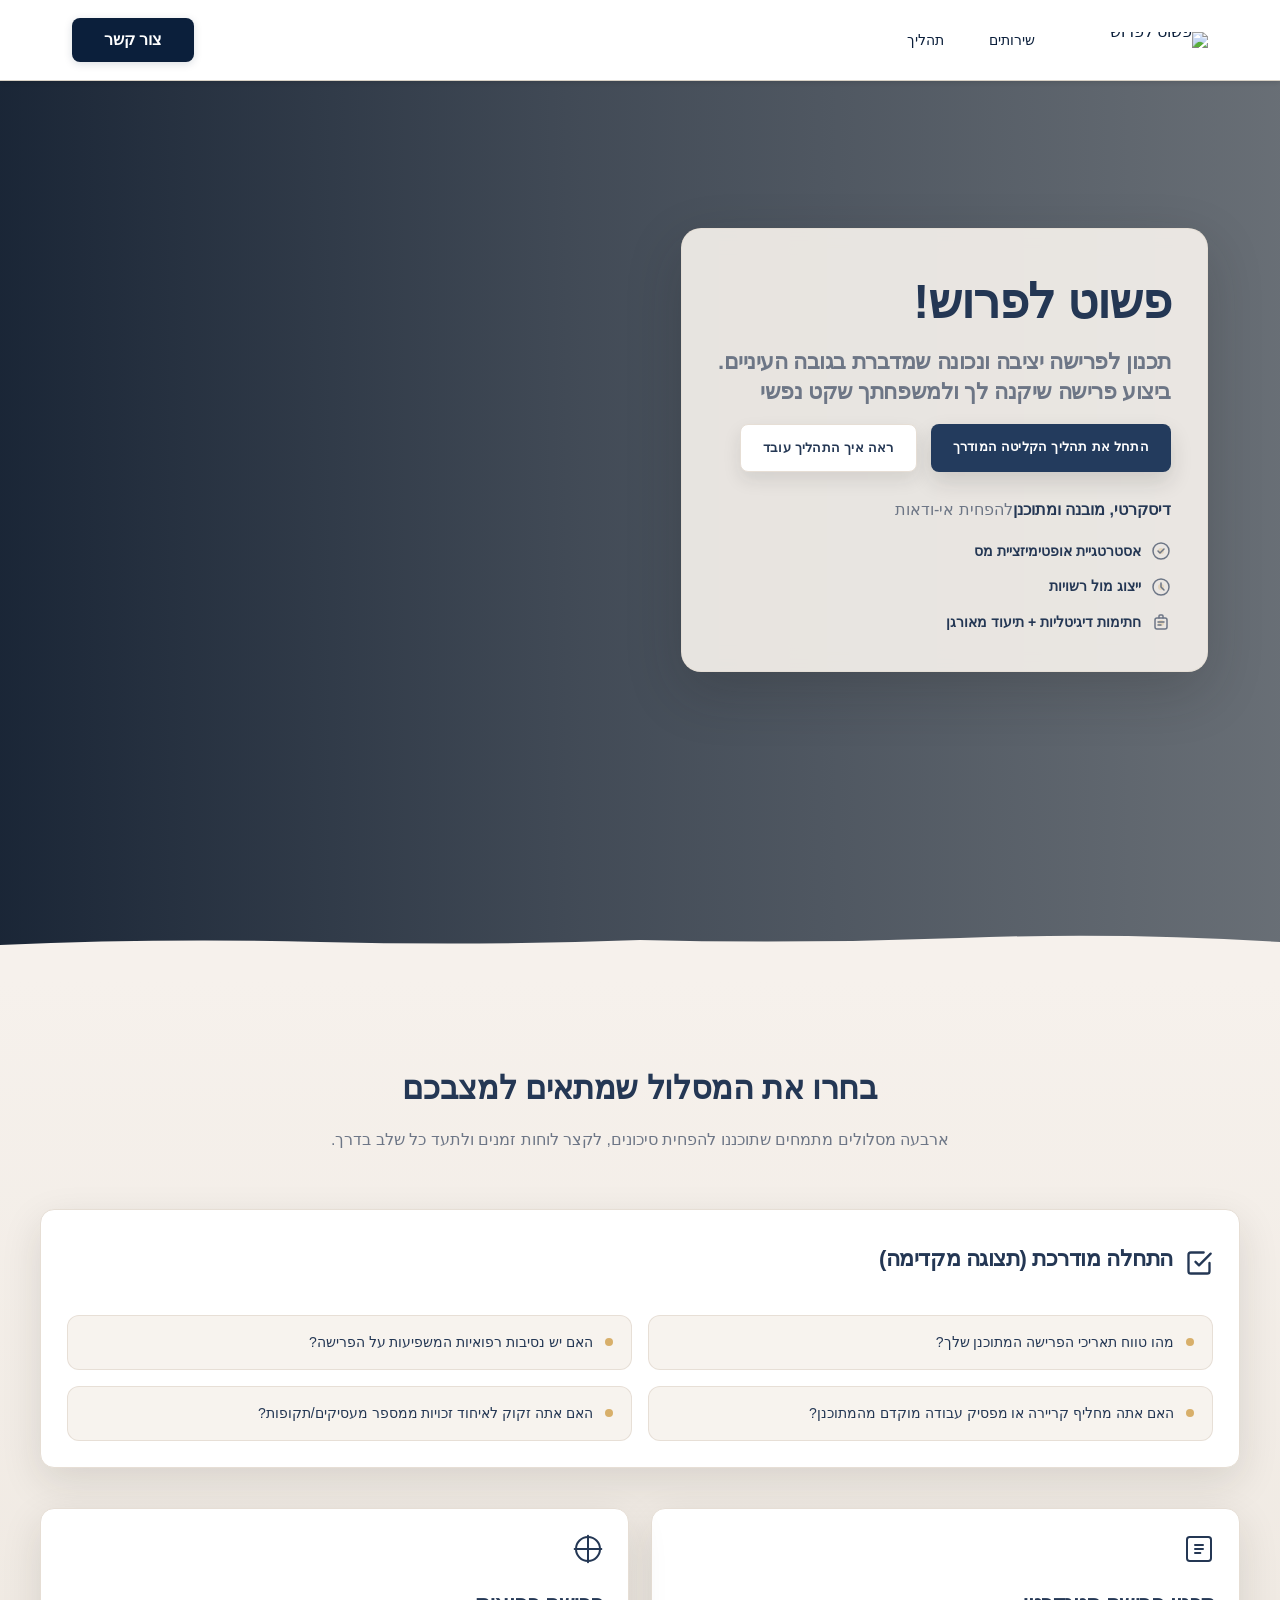
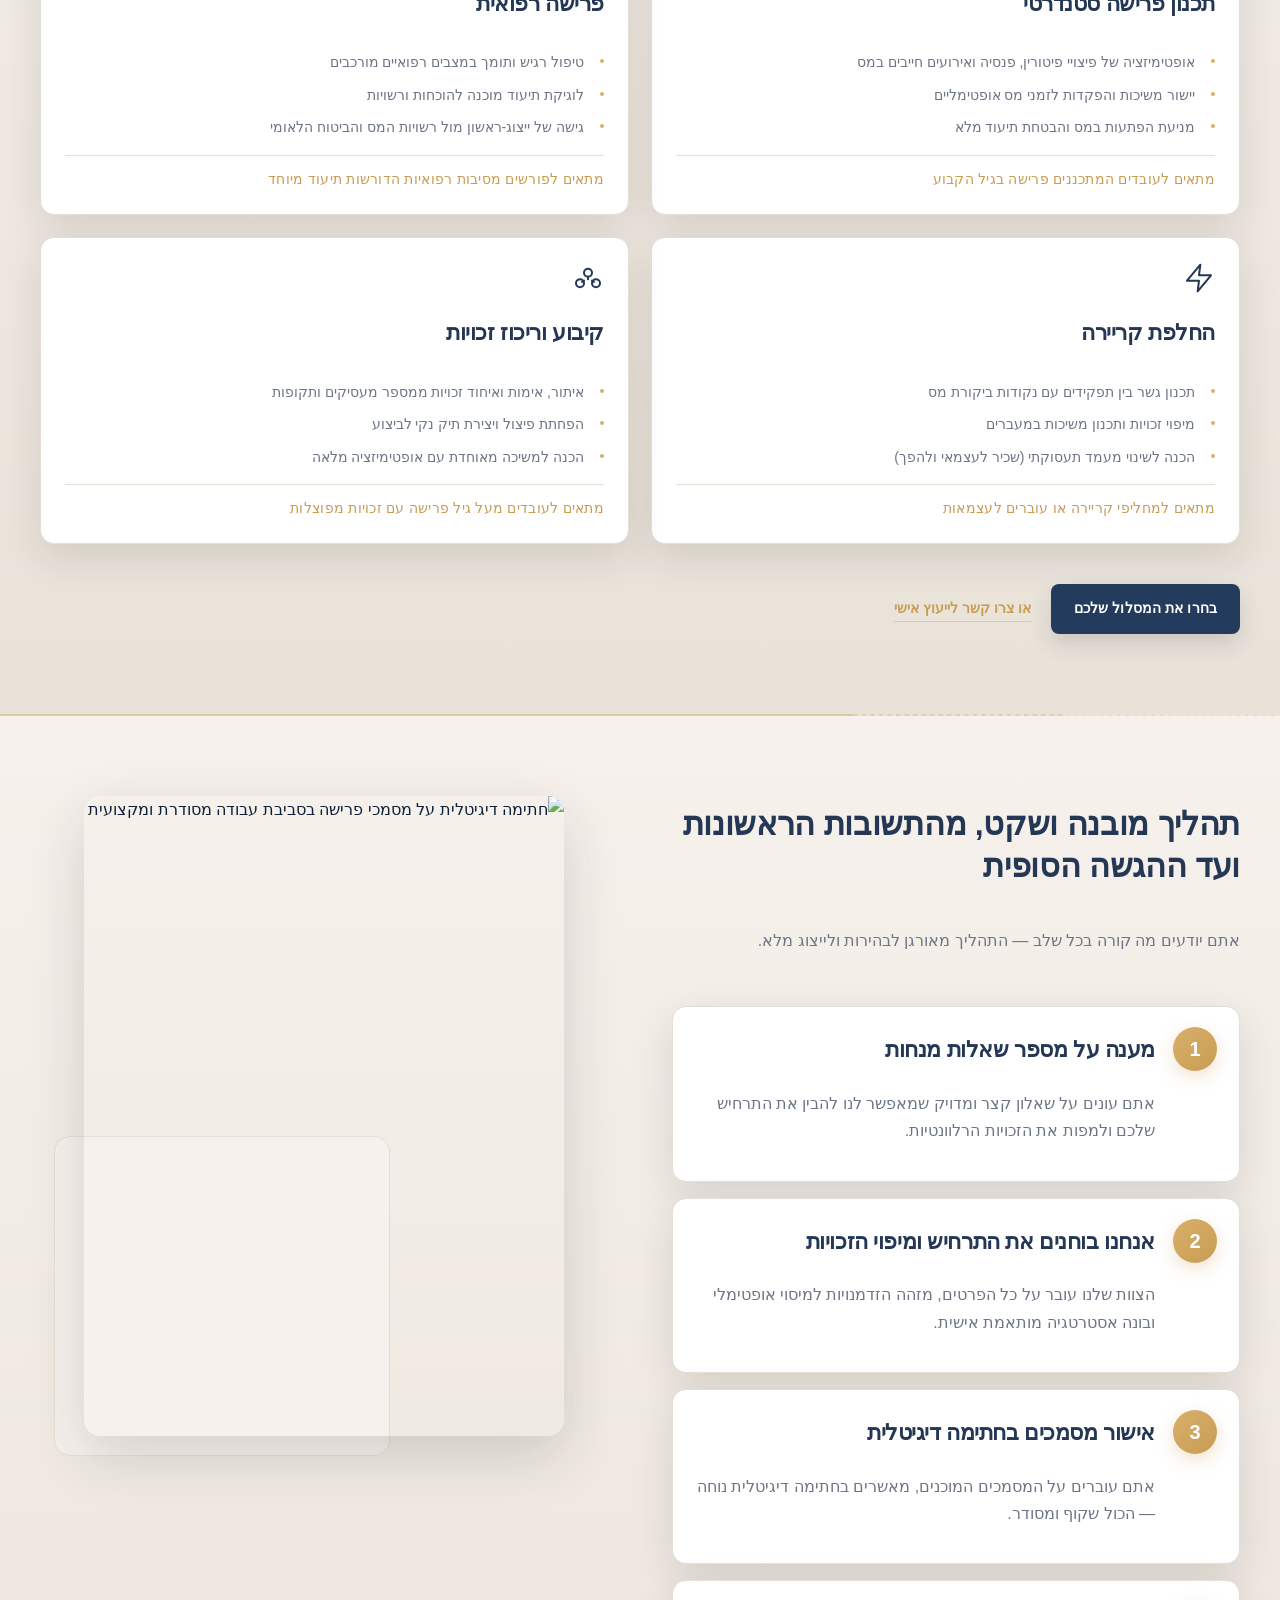
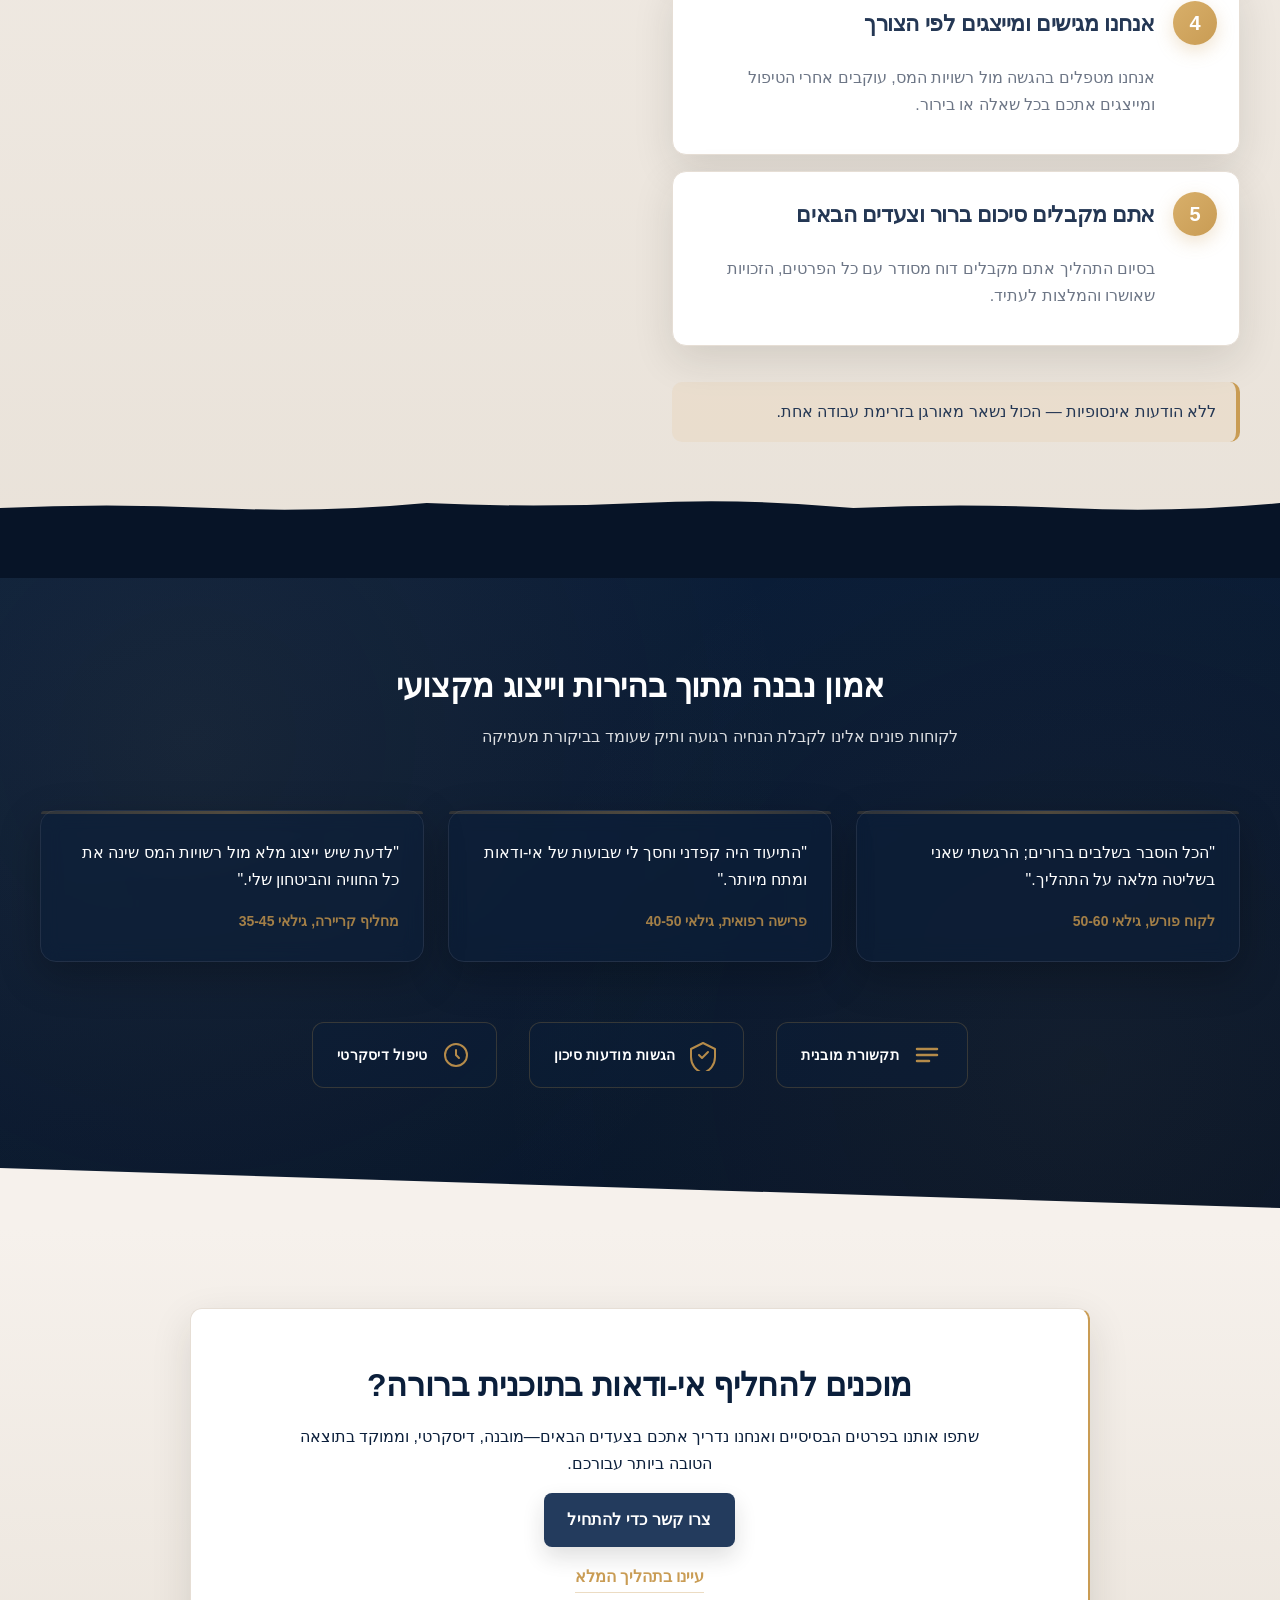
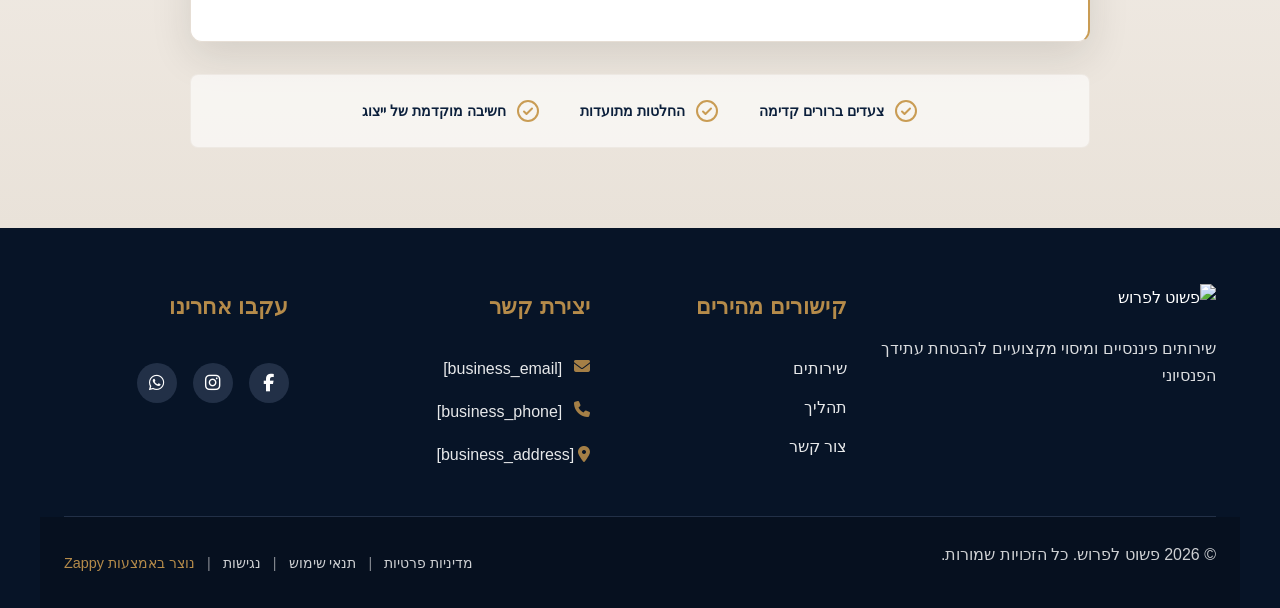
==== commit fe278dc1: "Background sync: Progressive GitHub Sync" ====
--- a/public/index.html
+++ b/public/index.html
@@ -1 +1 @@
-<!doctype html><html dir="rtl" lang="he"><head><meta charset="UTF-8"><meta content="width=device-width,initial-scale=1" name="viewport"><meta content="index, follow" name="robots"><title>ייעוץ מס לפרישה מוקדמת עם ייצוג מלא — פשוט לפרוש</title><meta content="בוטיק פרימיום לתכנון פרישה חכם המשלב אופטימיזציה מיסויית אסטרטגית עם ייצוג מלא מול רשויות המס. פתרון דיגיטלי מתקדם לפרישה נכונה מהפעם הראשונה." name="description"><meta content="ייעוץ מס לפרישה מוקדמת, תכנון פרישה רפואית ומיסוי, ייצוג מול רשויות המס פרישה, בוטיק תכנון פרישה, אופטימיזציה מיסויית פרישה" name="keywords"><link href="/assets/favicon.ico" rel="icon" type="image/x-icon"><link href="/assets/favicon-16x16.png" rel="icon" type="image/png" sizes="16x16"><link href="/assets/favicon-32x32.png" rel="icon" type="image/png" sizes="32x32"><link href="/assets/favicon-48x48.png" rel="icon" type="image/png" sizes="48x48"><link href="/assets/favicon-192x192.png" rel="icon" type="image/png" sizes="192x192"><link href="/assets/favicon-512x512.png" rel="icon" type="image/png" sizes="512x512"><link href="/assets/apple-touch-icon.png" rel="apple-touch-icon"><script>!function(){"use strict";var t="65c5269c-d2c4-47d6-839c-84287a5c5ec6",e="https://api.zappy5.com/api/analytics/track",a=18e5,n=2592e6,o=!0,i=!0,r=!0;var s=function(){var e="zappy_visitor_"+t,a=null;try{if(a=localStorage.getItem(e)){var o=JSON.parse(a),i=Date.now();if(i-o.created<n)return o.lastSeen=i,localStorage.setItem(e,JSON.stringify(o)),o.id}}catch(t){console.warn("Zappy Analytics: LocalStorage not available")}var r="zv_"+Date.now()+"_"+Math.random().toString(36).substr(2,9);try{localStorage.setItem(e,JSON.stringify({id:r,created:Date.now(),lastSeen:Date.now()}))}catch(t){}return r}(),c=function(){var e="zappy_session_"+t,n=null;try{if(n=sessionStorage.getItem(e)){var o=JSON.parse(n),i=Date.now();if(i-o.timestamp<a)return o.timestamp=i,sessionStorage.setItem(e,JSON.stringify(o)),o.id}}catch(t){console.warn("Zappy Analytics: SessionStorage not available")}var r="zs_"+Date.now()+"_"+Math.random().toString(36).substr(2,9);try{sessionStorage.setItem(e,JSON.stringify({id:r,timestamp:Date.now()}))}catch(t){}return r}();function l(a,n){n=n||{};var o={website_id:t,event_type:a,page_path:window.location.pathname,referrer:document.referrer||"direct",visitor_id:s,session_id:c,metadata:n};if(navigator.sendBeacon){var i=new Blob([JSON.stringify(o)],{type:"application/json"});navigator.sendBeacon(e,i)}else fetch(e,{method:"POST",headers:{"Content-Type":"application/json"},body:JSON.stringify(o),keepalive:!0}).catch(function(t){console.warn("Zappy Analytics: Failed to track event",t)})}o&&l("pageview",{title:document.title,url:window.location.href}),i&&document.addEventListener("click",function(t){var e=t.target;if("BUTTON"===e.tagName||e.closest("button")){var a="BUTTON"===e.tagName?e:e.closest("button");l("click",{element:"button",text:a.textContent.trim().substring(0,100),id:a.id||null,class:a.className||null})}else if("A"===e.tagName||e.closest("a")){var n="A"===e.tagName?e:e.closest("a");l("navigation",{element:"link",text:n.textContent.trim().substring(0,100),href:n.href,external:n.hostname!==window.location.hostname})}},!0),r&&document.addEventListener("submit",function(t){var e=t.target;l("form_submit",{form_id:e.id||null,form_name:e.name||null,form_action:e.action||null,form_method:e.method||"GET"})},!0);var d=Date.now();window.addEventListener("beforeunload",function(){l("page_unload",{time_on_page:Math.floor((Date.now()-d)/1e3),page_path:window.location.pathname})}),window.zappyAnalytics={track:l,getVisitorId:function(){return s},getSessionId:function(){return c}}}()</script><meta content="ייעוץ מס לפרישה מוקדמת עם ייצוג מלא — פשוט לפרוש" property="og:title"><meta content="בוטיק פרימיום לתכנון פרישה חכם המשלב אופטימיזציה מיסויית אסטרטגית עם ייצוג מלא מול רשויות המס. פתרון דיגיטלי מתקדם לפרישה נכונה מהפעם הראשונה." property="og:description"><meta content="website" property="og:type"><meta content="he_IL" property="og:locale"><meta content="summary_large_image" name="twitter:card"><meta content="ייעוץ מס לפרישה מוקדמת עם ייצוג מלא — פשוט לפרוש" name="twitter:title"><meta content="בוטיק פרימיום לתכנון פרישה חכם המשלב אופטימיזציה מיסויית אסטרטגית עם ייצוג מלא מול רשויות המס. פתרון דיגיטלי מתקדם לפרישה נכונה מהפעם הראשונה." name="twitter:description"><link href="https://cdnjs.cloudflare.com/ajax/libs/font-awesome/6.4.0/css/all.min.css" rel="stylesheet"><link href="/assets/favicon.ico" rel="icon" type="image/x-icon"><link href="/assets/favicon-16x16.png" rel="icon" type="image/png" sizes="16x16"><link href="/assets/favicon-32x32.png" rel="icon" type="image/png" sizes="32x32"><link href="/assets/favicon-48x48.png" rel="icon" type="image/png" sizes="48x48"><link href="/assets/favicon-192x192.png" rel="icon" type="image/png" sizes="192x192"><link href="/assets/favicon-512x512.png" rel="icon" type="image/png" sizes="512x512"><link href="/assets/apple-touch-icon.png" rel="apple-touch-icon"><link href="https://cdn.jsdelivr.net/npm/vanilla-cookieconsent@3/dist/cookieconsent.css" rel="stylesheet"><script src="https://cdn.jsdelivr.net/npm/vanilla-cookieconsent@3/dist/cookieconsent.umd.js"></script><script src="https://cdn.jsdelivr.net/gh/mickidum/acc_toolbar/acctoolbar/acctoolbar.min.js"></script><link href="/styles.css" rel="stylesheet"><style id="zappy-dropdown-submenu-styles">#navMenu li:has(.sub-menu),.nav-menu li:has(.sub-menu),.navbar li:has(.sub-menu),nav li:has(.sub-menu){position:relative}#navMenu .sub-menu,.nav-menu .sub-menu,.navbar .sub-menu,nav .sub-menu{display:block!important;position:absolute!important;top:100%;left:0;min-width:220px;background:#fff;border-radius:8px;box-shadow:0 8px 25px rgba(0,0,0,.15);padding:8px 0;opacity:0;visibility:hidden;transform:translateY(10px);transition:all .3s ease;z-index:1000;list-style:none;pointer-events:none}#navMenu li:hover>.sub-menu,.nav-menu li:hover>.sub-menu,.navbar li:hover>.sub-menu,nav li:hover>.sub-menu{opacity:1!important;visibility:visible!important;transform:translateY(0)!important;pointer-events:auto!important}.sub-menu li{list-style:none;margin:0;padding:0}.sub-menu a{display:block!important;padding:10px 16px!important;color:#333!important;font-weight:500;text-decoration:none;white-space:nowrap;transition:background-color .2s}.sub-menu a:hover{background-color:#f5f5f5}[dir=rtl] .nav-menu .sub-menu,[dir=rtl] .navbar .sub-menu,[dir=rtl] nav .sub-menu,html[lang=ar] .nav-menu .sub-menu,html[lang=ar] .navbar .sub-menu,html[lang=ar] nav .sub-menu,html[lang=he] .nav-menu .sub-menu,html[lang=he] .navbar .sub-menu,html[lang=he] nav .sub-menu{left:auto!important;right:0!important}.sub-menu:empty,.sub-menu:not(:has(li)),.sub-menu:not(:has(li:not(.zappy-hidden-menu-item))){display:none!important;opacity:0!important;visibility:hidden!important;pointer-events:none!important}li:has(.menu-group-title):hover>.sub-menu{opacity:1!important;visibility:visible!important;transform:translateY(0)!important;pointer-events:auto!important}#navMenu>li>.menu-group-title,.nav-menu>li>.menu-group-title{display:inline-block;padding:.5rem 1rem;cursor:default;user-select:none}@media (max-width:768px){#navMenu .sub-menu,.nav-menu .sub-menu,.navbar .sub-menu,nav .sub-menu{position:static!important;transform:none!important;box-shadow:none!important;background:0 0!important;max-height:0;overflow:hidden;opacity:0;visibility:hidden;transition:max-height .3s ease,opacity .3s ease;padding:0!important;border-radius:0!important}.sub-menu.mobile-expanded{max-height:500px!important;opacity:1!important;visibility:visible!important;padding:8px 0 8px 16px!important}[dir=rtl] .sub-menu.mobile-expanded,html[lang=he] .sub-menu.mobile-expanded{padding:8px 16px 8px 0!important}#navMenu li:hover>.sub-menu,.nav-menu li:hover>.sub-menu,.navbar li:hover>.sub-menu,nav li:hover>.sub-menu{opacity:0;visibility:hidden;pointer-events:none}#navMenu li>.sub-menu.mobile-expanded,.nav-menu li>.sub-menu.mobile-expanded,.navbar li>.sub-menu.mobile-expanded,nav li>.sub-menu.mobile-expanded{opacity:1!important;visibility:visible!important;pointer-events:auto!important}#navMenu li:has(.sub-menu),.nav-menu li:has(.sub-menu),.navbar li:has(.sub-menu),nav li:has(.sub-menu){display:flex!important;flex-wrap:wrap!important;align-items:center!important;position:relative!important;min-height:44px!important}#navMenu li:has(.sub-menu)>a,.nav-menu li:has(.sub-menu)>a,.navbar li:has(.sub-menu)>a,nav li:has(.sub-menu)>a{flex:1!important;min-width:0!important}#navMenu li:has(.sub-menu)>.menu-group-title,.nav-menu li:has(.sub-menu)>.menu-group-title,.navbar li:has(.sub-menu)>.menu-group-title,nav li:has(.sub-menu)>.menu-group-title{flex:1!important;min-width:0!important;padding:0!important;line-height:inherit!important}#navMenu li:has(.sub-menu)>.sub-menu,.nav-menu li:has(.sub-menu)>.sub-menu,.navbar li:has(.sub-menu)>.sub-menu,nav li:has(.sub-menu)>.sub-menu{flex-basis:100%!important;width:100%!important}#navMenu li:has(.sub-menu)>a [class*=arrow],#navMenu li:has(.sub-menu)>a [class*=chevron],.nav-menu li:has(.sub-menu)>a .fa-angle-down,.nav-menu li:has(.sub-menu)>a .fa-chevron-down,.nav-menu li:has(.sub-menu)>a [class*=arrow],.nav-menu li:has(.sub-menu)>a [class*=chevron],nav li:has(.sub-menu)>a [class*=arrow],nav li:has(.sub-menu)>a [class*=chevron]{display:none!important;visibility:hidden!important}.mobile-submenu-toggle{display:flex!important;align-items:center!important;justify-content:center!important;width:44px!important;height:auto!important;background:0 0!important;border:none!important;cursor:pointer!important;color:var(--text-dark)!important;position:static!important;flex-shrink:0!important;align-self:stretch!important;z-index:2!important;padding:0!important;margin:0!important}.mobile-submenu-toggle::after{content:''!important;width:0!important;height:0!important;border-left:6px solid transparent!important;border-right:6px solid transparent!important;border-top:7px solid currentColor!important;transition:transform .3s ease!important}.mobile-submenu-toggle.expanded::after{transform:rotate(180deg)!important}.sub-menu a{padding:10px 0!important;display:block!important;color:var(--text-dark)!important}.navbar .sub-menu li a,.zappy-products-dropdown .sub-menu a,nav.navbar .sub-menu li a{color:var(--text-dark)!important}}@media (min-width:769px){.mobile-submenu-toggle{display:none!important}}</style><style id="zappy-widget-visibility">#mic-access-tool-box,#mic-access-tool-general-button,#mic-init-access-tool #mic-access-tool-box,#mic-init-access-tool #mic-access-tool-general-button,#mic-init-access-tool .mic-access-tool-general-button,._access-icon,._access-menu,.mic-access-tool-box,.mic-access-tool-general-button,div[id*=mic-access-tool-box]{display:none!important;visibility:hidden!important;opacity:0!important;pointer-events:none!important}</style></head><body><nav class="navbar" dir="rtl"><button aria-label="Menu" class="mobile-toggle" id="mobileToggle"><svg viewBox="0 0 24 24" fill="none" height="24" width="24" class="hamburger-icon"><path d="M3 12h18M3 6h18M3 18h18" stroke="currentColor" stroke-width="2" stroke-linecap="round"></path></svg><svg viewBox="0 0 24 24" fill="none" height="24" width="24" class="close-icon" style="display:none"><path d="M18 6L6 18M6 6l12 12" stroke="currentColor" stroke-width="2" stroke-linecap="round"></path></svg></button><button aria-label="Call" class="phone-header-btn"><svg viewBox="0 0 24 24" fill="currentColor" height="20" width="20"><path d="M22 16.92v3a2 2 0 0 1-2.18 2 19.79 19.79 0 0 1-8.63-3.07 19.5 19.5 0 0 1-6-6 19.79 19.79 0 0 1-3.07-8.67A2 2 0 0 1 4.11 2h3a2 2 0 0 1 2 1.72 12.84 12.84 0 0 0 .7 2.81 2 2 0 0 1-.45 2.11L8.09 9.91a16 16 0 0 0 6 6l1.27-1.27a2 2 0 0 1 2.11-.45 12.84 12.84 0 0 0 2.81.7A2 2 0 0 1 22 16.92z"></path></svg></button><div class="nav-container"><div class="nav-brand"><a href="/" class="logo-link"><img alt="פשוט לפרוש" src="/assets/logo.webp" class="logo"></a></div><ul class="nav-menu" id="navMenu"><li><a href="/services">שירותים</a></li><li><a href="/process">תהליך</a></li></ul><div class="nav-cta-container"><a href="/contact" class="nav-cta-btn">צור קשר</a></div></div></nav><main><section class="index-hero-section" data-layout-spec="בית-hero" data-hero-type="fullscreen-scrim"><div class="index-hero-section__bg-wrapper" data-preserve-bg="0"><img alt="משרד ייעוץ פרישה מקצועי ומזמין" src="/assets/site-index-hero-bg-image.webp" class="index-hero-section__bg-image" data-context="Professional retirement planning office environment: a warm, sophisticated workspace with natural light streaming through large windows, a polished wooden desk with organized financial documents and a tablet displaying charts, soft cream and navy blue color palette, professional yet approachable atmosphere, shallow depth of field focusing on the desk area, subtle gold accents from a pen or desk accessories, conveys trust and expertise in financial services" data-hero-bg="true" data-placeholder="index-hero-bg-image" height="1080" width="1920"></div><div class="index-hero-section__scrim" aria-hidden="true"></div><div class="index-hero-section__content-wrapper"><div class="index-hero-section__overlay-card"><h1 class="index-hero-section__headline">פשוט לפרוש!&nbsp;<br>הדרך הבטוחה שלך לחיסכון מקסימלי בפרישה</h1><h3 class="index-hero-section__subtitle">תכנון פרישה אסטרטגי שמדבר אליך בגובה העיניים. אנחנו מנהלים עבורך את כל התהליך מול רשויות המס והגופים המוסדיים - כדי שתגיע לרגע הפרישה עם מקסימום נטו ושקט נפשי.&nbsp;&nbsp;</h3><div class="index-hero-section__cta-group"><a href="/contact" class="index-hero-section__btn index-hero-section__btn--primary">התחל את תהליך הקליטה המודרך</a><a href="/process" class="index-hero-section__btn index-hero-section__btn--secondary">ראה איך התהליך עובד</a></div><p class="index-hero-section__reassurance"><strong>דיסקרטי, מובנה ומתוכנן</strong>להגדלת הוודאות</p><div class="index-hero-section__trust-bullets"><div class="index-hero-section__trust-item"><svg viewBox="0 0 20 20" xmlns="http://www.w3.org/2000/svg" fill="none" height="20" width="20" data-element-type="icon" data-icon-type="svg" class="index-hero-section__trust-icon"><circle cx="10" cy="10" r="3" fill="currentColor" opacity="0.3"></circle><path d="M10 2C5.58172 2 2 5.58172 2 10C2 14.4183 5.58172 18 10 18C14.4183 18 18 14.4183 18 10C18 5.58172 14.4183 2 10 2Z" stroke="currentColor" stroke-width="1.5" stroke-linecap="round"></path><path d="M7 10L9 12L13 8" stroke="currentColor" stroke-width="1.5" stroke-linecap="round" stroke-linejoin="round"></path></svg><span class="index-hero-section__trust-text">אסטרטגיית אופטימיזציית מס</span></div><div class="index-hero-section__trust-item"><svg viewBox="0 0 20 20" xmlns="http://www.w3.org/2000/svg" fill="none" height="20" width="20" data-element-type="icon" data-icon-type="svg" class="index-hero-section__trust-icon"><circle cx="10" cy="10" r="3" fill="currentColor" opacity="0.3"></circle><path d="M10 2C5.58172 2 2 5.58172 2 10C2 14.4183 5.58172 18 10 18C14.4183 18 18 14.4183 18 10C18 5.58172 14.4183 2 10 2Z" stroke="currentColor" stroke-width="1.5" stroke-linecap="round"></path><path d="M10 6V10L13 13" stroke="currentColor" stroke-width="1.5" stroke-linecap="round" stroke-linejoin="round"></path></svg><span class="index-hero-section__trust-text">ייצוג מול רשויות</span></div><div class="index-hero-section__trust-item"><svg viewBox="0 0 20 20" xmlns="http://www.w3.org/2000/svg" fill="none" height="20" width="20" data-element-type="icon" data-icon-type="svg" class="index-hero-section__trust-icon"><circle cx="10" cy="10" r="3" fill="currentColor" opacity="0.3"></circle><rect height="11" rx="2" stroke="currentColor" stroke-width="1.5" width="12" x="4" y="5"></rect><path d="M8 5V3C8 2.44772 8.44772 2 9 2H11C11.5523 2 12 2.44772 12 3V5" stroke="currentColor" stroke-width="1.5" stroke-linecap="round"></path><path d="M7 9H13M7 12H10" stroke="currentColor" stroke-width="1.5" stroke-linecap="round"></path></svg><span class="index-hero-section__trust-text">חתימות דיגיטליות + תיעוד מאורגן</span></div></div></div></div><div class="index-hero-section-divider-wrapper"><svg viewBox="0 0 1200 80" xmlns="http://www.w3.org/2000/svg" aria-hidden="true" preserveAspectRatio="none"><path d="M0,80 L0,45 Q150,38 300,42 T600,40 Q750,44 900,38 T1200,42 L1200,80 Z" fill="#F6F1EC"></path></svg></div></section><section class="index-services-section" data-layout-spec="בית-services"><div class="index-services-container"><div class="index-services-intro"><h2>בחרו את המסלול שמתאים למצבכם</h2><p>ארבעה מסלולים מתמחים שתוכננו להפחית סיכונים, לקצר לוחות זמנים ולתעד כל שלב בדרך.</p></div><div class="index-services-preview-card"><div class="index-services-preview-header"><svg viewBox="0 0 24 24" xmlns="http://www.w3.org/2000/svg" fill="none" height="28" width="28" aria-hidden="true"><path d="M9 11l3 3L22 4" stroke="currentColor" stroke-width="2" stroke-linecap="round" stroke-linejoin="round"></path><path d="M21 12v7a2 2 0 01-2 2H5a2 2 0 01-2-2V5a2 2 0 012-2h11" stroke="currentColor" stroke-width="2" stroke-linecap="round" stroke-linejoin="round"></path></svg><h3>התחלה מודרכת (תצוגה מקדימה)</h3></div><div class="index-services-preview-grid"><div class="index-services-question-chip"><div class="index-services-chip-dot"></div><span>מהו טווח תאריכי הפרישה המתוכנן שלך?</span></div><div class="index-services-question-chip"><div class="index-services-chip-dot"></div><span>האם יש נסיבות רפואיות המשפיעות על הפרישה?</span></div><div class="index-services-question-chip"><div class="index-services-chip-dot"></div><span>האם אתה מחליף קריירה או מפסיק עבודה מוקדם מהמתוכנן?</span></div><div class="index-services-question-chip"><div class="index-services-chip-dot"></div><span>האם אתה זקוק לאיחוד זכויות ממספר מעסיקים/תקופות?</span></div></div></div><div class="index-services-pathways-grid"><div class="index-services-pathway-card"><svg viewBox="0 0 24 24" xmlns="http://www.w3.org/2000/svg" fill="none" height="32" width="32" data-element-type="icon" data-icon-type="svg"><rect height="18" rx="2" stroke="currentColor" stroke-width="1.5" width="18" x="3" y="3"></rect><path d="M9 9h6M9 12h6M9 15h4" stroke="currentColor" stroke-width="1.5" stroke-linecap="round"></path></svg><h3>תכנון פרישה סטנדרטי</h3><ul><li>אופטימיזציה של פיצויי פיטורין, פנסיה ואירועים חייבים במס</li><li>יישור משיכות והפקדות לזמני מס אופטימליים</li><li>מניעת הפתעות במס והבטחת תיעוד מלא</li></ul><div class="index-services-card-footer"><small>מתאים לעובדים המתכננים פרישה בגיל הקבוע</small></div></div><div class="index-services-pathway-card"><svg viewBox="0 0 24 24" xmlns="http://www.w3.org/2000/svg" fill="none" height="32" width="32" data-element-type="icon" data-icon-type="svg"><path d="M12 2v20M2 12h20" stroke="currentColor" stroke-width="1.5" stroke-linecap="round"></path><circle cx="12" cy="12" r="9" stroke="currentColor" stroke-width="1.5"></circle></svg><h3>פרישה רפואית</h3><ul><li>טיפול רגיש ותומך במצבים רפואיים מורכבים</li><li>לוגיקת תיעוד מוכנה להוכחות ורשויות</li><li>גישה של ייצוג-ראשון מול רשויות המס והביטוח הלאומי</li></ul><div class="index-services-card-footer"><small>מתאים לפורשים מסיבות רפואיות הדורשות תיעוד מיוחד</small></div></div><div class="index-services-pathway-card"><svg viewBox="0 0 24 24" xmlns="http://www.w3.org/2000/svg" fill="none" height="32" width="32" data-element-type="icon" data-icon-type="svg"><path d="M13 2L3 14h9l-1 8 10-12h-9l1-8z" stroke="currentColor" stroke-width="1.5" stroke-linecap="round" stroke-linejoin="round"></path></svg><h3>החלפת קריירה</h3><ul><li>תכנון גשר בין תפקידים עם נקודות ביקורת מס</li><li>מיפוי זכויות ותכנון משיכות במעברים</li><li>הכנה לשינוי מעמד תעסוקתי (שכיר לעצמאי ולהפך)</li></ul><div class="index-services-card-footer"><small>מתאים למחליפי קריירה או עוברים לעצמאות</small></div></div><div class="index-services-pathway-card"><svg viewBox="0 0 24 24" xmlns="http://www.w3.org/2000/svg" fill="none" height="32" width="32" data-element-type="icon" data-icon-type="svg"><circle cx="12" cy="8" r="3" stroke="currentColor" stroke-width="1.5"></circle><circle cx="6" cy="16" r="3" stroke="currentColor" stroke-width="1.5"></circle><circle cx="18" cy="16" r="3" stroke="currentColor" stroke-width="1.5"></circle><path d="M12 11v2M9 14l-1.5 1M15 14l1.5 1" stroke="currentColor" stroke-width="1.5" stroke-linecap="round"></path></svg><h3>קיבוע וריכוז זכויות</h3><ul><li>איתור, אימות ואיחוד זכויות ממספר מעסיקים ותקופות</li><li>הפחתת פיצול ויצירת תיק נקי לביצוע</li><li>הכנה למשיכה מאוחדת עם אופטימיזציה מלאה</li></ul><div class="index-services-card-footer"><small>מתאים לעובדים מעל גיל פרישה עם זכויות מפוצלות</small></div></div></div><div class="index-services-cta-row"><a href="/services" class="index-services-btn-primary">בחרו את המסלול שלכם</a><a href="/contact" class="index-services-link-cta">או צרו קשר לייעוץ אישי</a></div></div><div class="index-services-divider-wrapper"><svg viewBox="0 0 1200 2" xmlns="http://www.w3.org/2000/svg" aria-hidden="true" preserveAspectRatio="none"><line stroke="#D8AF6A" stroke-dasharray="0" stroke-width="1" x1="0" x2="800" y1="1" y2="1"></line><line stroke="#D8AF6A" stroke-dasharray="4 4" stroke-width="1" x1="800" x2="1000" y1="1" y2="1" opacity="0.7"></line><line stroke="#D8AF6A" stroke-dasharray="2 6" stroke-width="1" x1="1000" x2="1200" y1="1" y2="1" opacity="0.4"></line></svg></div></section><section class="index-steps-section" data-layout-spec="בית-steps"><div class="index-steps-container"><div class="index-steps-content-column"><h2>תהליך מובנה ושקט, מהתשובות הראשונות ועד ההגשה הסופית</h2><p class="index-steps-intro">אתם יודעים מה קורה בכל שלב — התהליך מאורגן לבהירות ולייצוג מלא.</p><div class="index-steps-list"><article class="index-steps-card"><div class="index-steps-number">1</div><div class="index-steps-card-content"><h3>מענה על מספר שאלות מנחות</h3><p>אתם עונים על שאלון קצר ומדויק שמאפשר לנו להבין את התרחיש שלכם ולמפות את הזכויות הרלוונטיות.</p></div></article><article class="index-steps-card"><div class="index-steps-number">2</div><div class="index-steps-card-content"><h3>אנחנו בוחנים את התרחיש ומיפוי הזכויות</h3><p>הצוות שלנו עובר על כל הפרטים, מזהה הזדמנויות למיסוי אופטימלי ובונה אסטרטגיה מותאמת אישית.</p></div></article><article class="index-steps-card"><div class="index-steps-number">3</div><div class="index-steps-card-content"><h3>אישור מסמכים בחתימה דיגיטלית</h3><p>אתם עוברים על המסמכים המוכנים, מאשרים בחתימה דיגיטלית נוחה — הכול שקוף ומסודר.</p></div></article><article class="index-steps-card"><div class="index-steps-number">4</div><div class="index-steps-card-content"><h3>אנחנו מגישים ומייצגים לפי הצורך</h3><p>אנחנו מטפלים בהגשה מול רשויות המס, עוקבים אחרי הטיפול ומייצגים אתכם בכל שאלה או בירור.</p></div></article><article class="index-steps-card"><div class="index-steps-number">5</div><div class="index-steps-card-content"><h3>אתם מקבלים סיכום ברור וצעדים הבאים</h3><p>בסיום התהליך אתם מקבלים דוח מסודר עם כל הפרטים, הזכויות שאושרו והמלצות לעתיד.</p></div></article></div><p class="index-steps-reassurance">ללא הודעות אינסופיות — הכול נשאר מאורגן בזרימת עבודה אחת.</p></div><div class="index-steps-imagery-column"><div class="index-steps-image-wrapper"><div class="index-steps-backplate"></div><img alt="חתימה דיגיטלית על מסמכי פרישה בסביבת עבודה מסודרת ומקצועית" src="/assets/site-index-steps-image-1.webp" data-context="A calm, professional desk scene with hands signing documents digitally on a tablet or laptop. Neutral tones, warm lighting, clean workspace with minimal papers, a coffee cup, and a pen. The scene should convey trust, organization, and modern digital workflow for retirement planning. Desaturated warm color palette, soft focus background, reassuring and premium atmosphere suitable for financial services." data-placeholder="index-steps-image-1" height="800" width="600"></div></div></div><div class="index-steps-divider-wrapper"><svg viewBox="0 0 1200 100" xmlns="http://www.w3.org/2000/svg" aria-hidden="true" preserveAspectRatio="none"><defs><linearGradient id="index-steps-gradient" x1="0%" x2="0%" y1="0%" y2="100%"><stop offset="0%" style="stop-color:#F6F1EC;stop-opacity:1"></stop><stop offset="100%" style="stop-color:#071427;stop-opacity:1"></stop></linearGradient></defs><path d="M0,100 L0,30 Q100,25 200,30 T400,25 Q500,30 600,25 T800,30 Q900,25 1000,30 T1200,25 L1200,100 Z" fill="#071427"></path></svg></div></section><section class="index-testimonials-section" data-layout-spec="בית-testimonials"><div class="index-testimonials-container"><div class="index-testimonials-header"><h2>אמון נבנה מתוך בהירות וייצוג מקצועי</h2><p>לקוחות פונים אלינו לקבלת הנחיה רגועה ותיק שעומד בביקורת מעמיקה</p></div><div class="index-testimonials-grid"><div class="index-testimonial-card"><div class="index-testimonial-highlight"></div><p class="index-testimonial-quote">"הכל הוסבר בשלבים ברורים; הרגשתי שאני בשליטה מלאה על התהליך."</p><div class="index-testimonial-attribution">לקוח פורש, גילאי 50-60</div></div><div class="index-testimonial-card"><div class="index-testimonial-highlight"></div><p class="index-testimonial-quote">"התיעוד היה קפדני וחסך לי שבועות של אי-ודאות ומתח מיותר."</p><div class="index-testimonial-attribution">פרישה רפואית, גילאי 40-50</div></div><div class="index-testimonial-card"><div class="index-testimonial-highlight"></div><p class="index-testimonial-quote">"לדעת שיש ייצוג מלא מול רשויות המס שינה את כל החוויה והביטחון שלי."</p><div class="index-testimonial-attribution">מחליף קריירה, גילאי 35-45</div></div></div><div class="index-testimonials-values"><div class="index-value-item"><svg viewBox="0 0 32 32" xmlns="http://www.w3.org/2000/svg" fill="none" height="32" width="32" class="index-value-icon" aria-hidden="true"><path d="M6 10h20M6 16h20M6 22h12" stroke="currentColor" stroke-width="2.5" stroke-linecap="round"></path></svg><span>תקשורת מובנית</span></div><div class="index-value-item"><svg viewBox="0 0 32 32" xmlns="http://www.w3.org/2000/svg" fill="none" height="32" width="32" class="index-value-icon" aria-hidden="true"><path d="M16 4L4 10v8c0 7.5 5 14 12 16 7-2 12-8.5 12-16v-8L16 4z" stroke="currentColor" stroke-width="2" stroke-linejoin="round" fill="none"></path><path d="M12 16l3 3 6-6" stroke="currentColor" stroke-width="2" stroke-linecap="round" stroke-linejoin="round"></path></svg><span>הגשות מודעות סיכון</span></div><div class="index-value-item"><svg viewBox="0 0 32 32" xmlns="http://www.w3.org/2000/svg" fill="none" height="32" width="32" class="index-value-icon" aria-hidden="true"><circle cx="16" cy="16" r="11" stroke="currentColor" stroke-width="2" fill="none"></circle><path d="M16 11v5l3 3" stroke="currentColor" stroke-width="2" stroke-linecap="round"></path></svg><span>טיפול דיסקרטי</span></div></div></div><div class="index-testimonials-divider-wrapper"><svg viewBox="0 0 1200 80" xmlns="http://www.w3.org/2000/svg" aria-hidden="true" preserveAspectRatio="none"><path d="M0,80 L0,20 L1200,60 L1200,80 Z" fill="#F6F1EC"></path></svg></div></section><section class="index-cta-section" data-layout-spec="בית-cta"><div class="index-cta-container"><div class="index-cta-card"><h2>מוכנים להחליף אי-ודאות בתוכנית ברורה?</h2><p>שתפו אותנו בפרטים הבסיסיים ואנחנו נדריך אתכם בצעדים הבאים—מובנה, דיסקרטי, וממוקד בתוצאה הטובה ביותר עבורכם.</p><div class="index-cta-buttons"><a href="/contact" class="btn-primary">צרו קשר כדי להתחיל</a><a href="/process" class="index-cta-secondary-link">עיינו בתהליך המלא</a></div></div><div class="index-cta-reassurance"><div class="index-cta-reassurance-item"><svg viewBox="0 0 24 24" xmlns="http://www.w3.org/2000/svg" fill="none" class="index-cta-check-icon" aria-hidden="true"><circle cx="12" cy="12" r="10" stroke="currentColor" stroke-width="2"></circle><path d="M8 12.5L10.5 15L16 9.5" stroke="currentColor" stroke-width="2" stroke-linecap="round" stroke-linejoin="round"></path></svg><span>צעדים ברורים קדימה</span></div><div class="index-cta-reassurance-item"><svg viewBox="0 0 24 24" xmlns="http://www.w3.org/2000/svg" fill="none" class="index-cta-check-icon" aria-hidden="true"><circle cx="12" cy="12" r="10" stroke="currentColor" stroke-width="2"></circle><path d="M8 12.5L10.5 15L16 9.5" stroke="currentColor" stroke-width="2" stroke-linecap="round" stroke-linejoin="round"></path></svg><span>החלטות מתועדות</span></div><div class="index-cta-reassurance-item"><svg viewBox="0 0 24 24" xmlns="http://www.w3.org/2000/svg" fill="none" class="index-cta-check-icon" aria-hidden="true"><circle cx="12" cy="12" r="10" stroke="currentColor" stroke-width="2"></circle><path d="M8 12.5L10.5 15L16 9.5" stroke="currentColor" stroke-width="2" stroke-linecap="round" stroke-linejoin="round"></path></svg><span>חשיבה מוקדמת של ייצוג</span></div></div></div></section></main><footer class="site-footer"><div class="footer-container"><div class="footer-top"><div class="footer-column footer-about"><img alt="פשוט לפרוש" src="/assets/logo.webp" class="logo"><p class="footer-description">שירותים פיננסיים ומיסוי מקצועיים להבטחת עתידך הפנסיוני</p></div><div class="footer-column footer-links"><h3 class="footer-heading">קישורים מהירים</h3><ul class="footer-menu"><li><a href="/services">שירותים</a></li><li><a href="/process">תהליך</a></li><li><a href="/contact">צור קשר</a></li></ul></div><div class="footer-column footer-contact"><h3 class="footer-heading">יצירת קשר</h3><ul class="contact-list"><li><i class="fas fa-envelope"></i><a href="mailto:[business_email]">[business_email]</a></li><li><i class="fas fa-phone"></i><a href="tel:[business_phone]">[business_phone]</a></li><li><a href="/"><i class="fas fa-map-marker-alt"></i><span>[business_address]</span></a></li></ul></div><div class="footer-column footer-social"><h3 class="footer-heading">עקבו אחרינו</h3><div class="social-links"><a href="[facebook_handle]" aria-label="Facebook"><i class="fab fa-facebook-f"></i></a><a href="[instagram_handle]" aria-label="Instagram"><i class="fab fa-instagram"></i></a><a href="[whatsapp_handle]" aria-label="WhatsApp"><i class="fab fa-whatsapp"></i></a></div></div></div><div class="footer-bottom"><div class="footer-bottom-content"><div class="copyright"><p>© 2026 פשוט לפרוש. כל הזכויות שמורות.</p></div><div class="footer-legal"><a href="/privacy">מדיניות פרטיות</a><span class="separator">|</span><a href="/terms">תנאי שימוש</a><span class="separator">|</span><a href="/accessibility">נגישות</a><span class="separator">|</span><a href="https://zappy5.com" class="zappy-attribution" target="_blank">נוצר באמצעות Zappy</a></div></div></div></div></footer><a href="https://wa.me/[whatsapp_handle]" class="whatsapp-float" aria-label="WhatsApp"><i class="fab fa-whatsapp"></i></a><div data-integration="accessibility:toolbar"></div><script src="/script.js"></script><script id="zappy-mobile-submenu-script">!function(){function e(){if(window.innerWidth>768)return document.querySelectorAll(".mobile-submenu-toggle").forEach(function(e){e.remove()}),void document.querySelectorAll(".sub-menu.mobile-expanded").forEach(function(e){e.classList.remove("mobile-expanded")});document.querySelectorAll(".nav-menu li:has(.sub-menu), nav li:has(.sub-menu), .navbar li:has(.sub-menu), #navMenu li:has(.sub-menu)").forEach(function(e){if(!e.querySelector(".mobile-submenu-toggle")){var t=e.querySelector(".sub-menu"),n=e.querySelector(":scope > a");if(t&&n){var o=document.createElement("button");o.className="mobile-submenu-toggle",o.setAttribute("aria-label","Toggle submenu"),o.setAttribute("type","button"),n.insertAdjacentElement("afterend",o),o.addEventListener("click",function(e){e.preventDefault(),e.stopPropagation(),document.querySelectorAll(".sub-menu.mobile-expanded").forEach(function(e){if(e!==t){e.classList.remove("mobile-expanded");var n=e.parentElement.querySelector(".mobile-submenu-toggle");n&&n.classList.remove("expanded")}}),t.classList.toggle("mobile-expanded"),o.classList.toggle("expanded")})}}})}var t;"loading"===document.readyState?document.addEventListener("DOMContentLoaded",e):e(),window.addEventListener("resize",function(){clearTimeout(t),t=setTimeout(e,250)});var n=new MutationObserver(function(t){t.forEach(function(t){if("attributes"===t.type){var n=t.target;n.classList&&(n.classList.contains("active")||n.classList.contains("open"))&&setTimeout(e,100)}})});setTimeout(function(){document.querySelectorAll(".mobile-menu, .nav-menu, #navMenu, nav").forEach(function(e){n.observe(e,{attributes:!0,attributeFilter:["class","style"]})})},500)}()</script></body></html>+<!doctype html><html dir="rtl" lang="he"><head><meta charset="UTF-8"><meta content="width=device-width,initial-scale=1" name="viewport"><meta content="index, follow" name="robots"><title>ייעוץ מס לפרישה מוקדמת עם ייצוג מלא — פשוט לפרוש</title><meta content="בוטיק פרימיום לתכנון פרישה חכם המשלב אופטימיזציה מיסויית אסטרטגית עם ייצוג מלא מול רשויות המס. פתרון דיגיטלי מתקדם לפרישה נכונה מהפעם הראשונה." name="description"><meta content="ייעוץ מס לפרישה מוקדמת, תכנון פרישה רפואית ומיסוי, ייצוג מול רשויות המס פרישה, בוטיק תכנון פרישה, אופטימיזציה מיסויית פרישה" name="keywords"><link href="/assets/favicon.ico" rel="icon" type="image/x-icon"><link href="/assets/favicon-16x16.png" rel="icon" type="image/png" sizes="16x16"><link href="/assets/favicon-32x32.png" rel="icon" type="image/png" sizes="32x32"><link href="/assets/favicon-48x48.png" rel="icon" type="image/png" sizes="48x48"><link href="/assets/favicon-192x192.png" rel="icon" type="image/png" sizes="192x192"><link href="/assets/favicon-512x512.png" rel="icon" type="image/png" sizes="512x512"><link href="/assets/apple-touch-icon.png" rel="apple-touch-icon"><script>!function(){"use strict";var t="65c5269c-d2c4-47d6-839c-84287a5c5ec6",e="https://api.zappy5.com/api/analytics/track",a=18e5,n=2592e6,o=!0,i=!0,r=!0;var s=function(){var e="zappy_visitor_"+t,a=null;try{if(a=localStorage.getItem(e)){var o=JSON.parse(a),i=Date.now();if(i-o.created<n)return o.lastSeen=i,localStorage.setItem(e,JSON.stringify(o)),o.id}}catch(t){console.warn("Zappy Analytics: LocalStorage not available")}var r="zv_"+Date.now()+"_"+Math.random().toString(36).substr(2,9);try{localStorage.setItem(e,JSON.stringify({id:r,created:Date.now(),lastSeen:Date.now()}))}catch(t){}return r}(),c=function(){var e="zappy_session_"+t,n=null;try{if(n=sessionStorage.getItem(e)){var o=JSON.parse(n),i=Date.now();if(i-o.timestamp<a)return o.timestamp=i,sessionStorage.setItem(e,JSON.stringify(o)),o.id}}catch(t){console.warn("Zappy Analytics: SessionStorage not available")}var r="zs_"+Date.now()+"_"+Math.random().toString(36).substr(2,9);try{sessionStorage.setItem(e,JSON.stringify({id:r,timestamp:Date.now()}))}catch(t){}return r}();function l(a,n){n=n||{};var o={website_id:t,event_type:a,page_path:window.location.pathname,referrer:document.referrer||"direct",visitor_id:s,session_id:c,metadata:n};if(navigator.sendBeacon){var i=new Blob([JSON.stringify(o)],{type:"application/json"});navigator.sendBeacon(e,i)}else fetch(e,{method:"POST",headers:{"Content-Type":"application/json"},body:JSON.stringify(o),keepalive:!0}).catch(function(t){console.warn("Zappy Analytics: Failed to track event",t)})}o&&l("pageview",{title:document.title,url:window.location.href}),i&&document.addEventListener("click",function(t){var e=t.target;if("BUTTON"===e.tagName||e.closest("button")){var a="BUTTON"===e.tagName?e:e.closest("button");l("click",{element:"button",text:a.textContent.trim().substring(0,100),id:a.id||null,class:a.className||null})}else if("A"===e.tagName||e.closest("a")){var n="A"===e.tagName?e:e.closest("a");l("navigation",{element:"link",text:n.textContent.trim().substring(0,100),href:n.href,external:n.hostname!==window.location.hostname})}},!0),r&&document.addEventListener("submit",function(t){var e=t.target;l("form_submit",{form_id:e.id||null,form_name:e.name||null,form_action:e.action||null,form_method:e.method||"GET"})},!0);var d=Date.now();window.addEventListener("beforeunload",function(){l("page_unload",{time_on_page:Math.floor((Date.now()-d)/1e3),page_path:window.location.pathname})}),window.zappyAnalytics={track:l,getVisitorId:function(){return s},getSessionId:function(){return c}}}()</script><meta content="ייעוץ מס לפרישה מוקדמת עם ייצוג מלא — פשוט לפרוש" property="og:title"><meta content="בוטיק פרימיום לתכנון פרישה חכם המשלב אופטימיזציה מיסויית אסטרטגית עם ייצוג מלא מול רשויות המס. פתרון דיגיטלי מתקדם לפרישה נכונה מהפעם הראשונה." property="og:description"><meta content="website" property="og:type"><meta content="he_IL" property="og:locale"><meta content="summary_large_image" name="twitter:card"><meta content="ייעוץ מס לפרישה מוקדמת עם ייצוג מלא — פשוט לפרוש" name="twitter:title"><meta content="בוטיק פרימיום לתכנון פרישה חכם המשלב אופטימיזציה מיסויית אסטרטגית עם ייצוג מלא מול רשויות המס. פתרון דיגיטלי מתקדם לפרישה נכונה מהפעם הראשונה." name="twitter:description"><link href="https://cdnjs.cloudflare.com/ajax/libs/font-awesome/6.4.0/css/all.min.css" rel="stylesheet"><link href="/assets/favicon.ico" rel="icon" type="image/x-icon"><link href="/assets/favicon-16x16.png" rel="icon" type="image/png" sizes="16x16"><link href="/assets/favicon-32x32.png" rel="icon" type="image/png" sizes="32x32"><link href="/assets/favicon-48x48.png" rel="icon" type="image/png" sizes="48x48"><link href="/assets/favicon-192x192.png" rel="icon" type="image/png" sizes="192x192"><link href="/assets/favicon-512x512.png" rel="icon" type="image/png" sizes="512x512"><link href="/assets/apple-touch-icon.png" rel="apple-touch-icon"><link href="https://cdn.jsdelivr.net/npm/vanilla-cookieconsent@3/dist/cookieconsent.css" rel="stylesheet"><script src="https://cdn.jsdelivr.net/npm/vanilla-cookieconsent@3/dist/cookieconsent.umd.js"></script><script src="https://cdn.jsdelivr.net/gh/mickidum/acc_toolbar/acctoolbar/acctoolbar.min.js"></script><link href="/styles.css" rel="stylesheet"><style id="zappy-dropdown-submenu-styles">#navMenu li:has(.sub-menu),.nav-menu li:has(.sub-menu),.navbar li:has(.sub-menu),nav li:has(.sub-menu){position:relative}#navMenu .sub-menu,.nav-menu .sub-menu,.navbar .sub-menu,nav .sub-menu{display:block!important;position:absolute!important;top:100%;left:0;min-width:220px;background:#fff;border-radius:8px;box-shadow:0 8px 25px rgba(0,0,0,.15);padding:8px 0;opacity:0;visibility:hidden;transform:translateY(10px);transition:all .3s ease;z-index:1000;list-style:none;pointer-events:none}#navMenu li:hover>.sub-menu,.nav-menu li:hover>.sub-menu,.navbar li:hover>.sub-menu,nav li:hover>.sub-menu{opacity:1!important;visibility:visible!important;transform:translateY(0)!important;pointer-events:auto!important}.sub-menu li{list-style:none;margin:0;padding:0}.sub-menu a{display:block!important;padding:10px 16px!important;color:#333!important;font-weight:500;text-decoration:none;white-space:nowrap;transition:background-color .2s}.sub-menu a:hover{background-color:#f5f5f5}[dir=rtl] .nav-menu .sub-menu,[dir=rtl] .navbar .sub-menu,[dir=rtl] nav .sub-menu,html[lang=ar] .nav-menu .sub-menu,html[lang=ar] .navbar .sub-menu,html[lang=ar] nav .sub-menu,html[lang=he] .nav-menu .sub-menu,html[lang=he] .navbar .sub-menu,html[lang=he] nav .sub-menu{left:auto!important;right:0!important}.sub-menu:empty,.sub-menu:not(:has(li)),.sub-menu:not(:has(li:not(.zappy-hidden-menu-item))){display:none!important;opacity:0!important;visibility:hidden!important;pointer-events:none!important}li:has(.menu-group-title):hover>.sub-menu{opacity:1!important;visibility:visible!important;transform:translateY(0)!important;pointer-events:auto!important}#navMenu>li>.menu-group-title,.nav-menu>li>.menu-group-title{display:inline-block;padding:.5rem 1rem;cursor:default;user-select:none}@media (max-width:768px){#navMenu .sub-menu,.nav-menu .sub-menu,.navbar .sub-menu,nav .sub-menu{position:static!important;transform:none!important;box-shadow:none!important;background:0 0!important;max-height:0;overflow:hidden;opacity:0;visibility:hidden;transition:max-height .3s ease,opacity .3s ease;padding:0!important;border-radius:0!important}.sub-menu.mobile-expanded{max-height:500px!important;opacity:1!important;visibility:visible!important;padding:8px 0 8px 16px!important}[dir=rtl] .sub-menu.mobile-expanded,html[lang=he] .sub-menu.mobile-expanded{padding:8px 16px 8px 0!important}#navMenu li:hover>.sub-menu,.nav-menu li:hover>.sub-menu,.navbar li:hover>.sub-menu,nav li:hover>.sub-menu{opacity:0;visibility:hidden;pointer-events:none}#navMenu li>.sub-menu.mobile-expanded,.nav-menu li>.sub-menu.mobile-expanded,.navbar li>.sub-menu.mobile-expanded,nav li>.sub-menu.mobile-expanded{opacity:1!important;visibility:visible!important;pointer-events:auto!important}#navMenu li:has(.sub-menu),.nav-menu li:has(.sub-menu),.navbar li:has(.sub-menu),nav li:has(.sub-menu){display:flex!important;flex-wrap:wrap!important;align-items:center!important;position:relative!important;min-height:44px!important}#navMenu li:has(.sub-menu)>a,.nav-menu li:has(.sub-menu)>a,.navbar li:has(.sub-menu)>a,nav li:has(.sub-menu)>a{flex:1!important;min-width:0!important}#navMenu li:has(.sub-menu)>.menu-group-title,.nav-menu li:has(.sub-menu)>.menu-group-title,.navbar li:has(.sub-menu)>.menu-group-title,nav li:has(.sub-menu)>.menu-group-title{flex:1!important;min-width:0!important;padding:0!important;line-height:inherit!important}#navMenu li:has(.sub-menu)>.sub-menu,.nav-menu li:has(.sub-menu)>.sub-menu,.navbar li:has(.sub-menu)>.sub-menu,nav li:has(.sub-menu)>.sub-menu{flex-basis:100%!important;width:100%!important}#navMenu li:has(.sub-menu)>a [class*=arrow],#navMenu li:has(.sub-menu)>a [class*=chevron],.nav-menu li:has(.sub-menu)>a .fa-angle-down,.nav-menu li:has(.sub-menu)>a .fa-chevron-down,.nav-menu li:has(.sub-menu)>a [class*=arrow],.nav-menu li:has(.sub-menu)>a [class*=chevron],nav li:has(.sub-menu)>a [class*=arrow],nav li:has(.sub-menu)>a [class*=chevron]{display:none!important;visibility:hidden!important}.mobile-submenu-toggle{display:flex!important;align-items:center!important;justify-content:center!important;width:44px!important;height:auto!important;background:0 0!important;border:none!important;cursor:pointer!important;color:var(--text-dark)!important;position:static!important;flex-shrink:0!important;align-self:stretch!important;z-index:2!important;padding:0!important;margin:0!important}.mobile-submenu-toggle::after{content:''!important;width:0!important;height:0!important;border-left:6px solid transparent!important;border-right:6px solid transparent!important;border-top:7px solid currentColor!important;transition:transform .3s ease!important}.mobile-submenu-toggle.expanded::after{transform:rotate(180deg)!important}.sub-menu a{padding:10px 0!important;display:block!important;color:var(--text-dark)!important}.navbar .sub-menu li a,.zappy-products-dropdown .sub-menu a,nav.navbar .sub-menu li a{color:var(--text-dark)!important}}@media (min-width:769px){.mobile-submenu-toggle{display:none!important}}</style><style id="zappy-widget-visibility">#mic-access-tool-box,#mic-access-tool-general-button,#mic-init-access-tool #mic-access-tool-box,#mic-init-access-tool #mic-access-tool-general-button,#mic-init-access-tool .mic-access-tool-general-button,._access-icon,._access-menu,.mic-access-tool-box,.mic-access-tool-general-button,div[id*=mic-access-tool-box]{display:none!important;visibility:hidden!important;opacity:0!important;pointer-events:none!important}</style></head><body><nav class="navbar" dir="rtl"><button aria-label="Menu" class="mobile-toggle" id="mobileToggle"><svg viewBox="0 0 24 24" fill="none" height="24" width="24" class="hamburger-icon"><path d="M3 12h18M3 6h18M3 18h18" stroke="currentColor" stroke-width="2" stroke-linecap="round"></path></svg><svg viewBox="0 0 24 24" fill="none" height="24" width="24" class="close-icon" style="display:none"><path d="M18 6L6 18M6 6l12 12" stroke="currentColor" stroke-width="2" stroke-linecap="round"></path></svg></button><button aria-label="Call" class="phone-header-btn"><svg viewBox="0 0 24 24" fill="currentColor" height="20" width="20"><path d="M22 16.92v3a2 2 0 0 1-2.18 2 19.79 19.79 0 0 1-8.63-3.07 19.5 19.5 0 0 1-6-6 19.79 19.79 0 0 1-3.07-8.67A2 2 0 0 1 4.11 2h3a2 2 0 0 1 2 1.72 12.84 12.84 0 0 0 .7 2.81 2 2 0 0 1-.45 2.11L8.09 9.91a16 16 0 0 0 6 6l1.27-1.27a2 2 0 0 1 2.11-.45 12.84 12.84 0 0 0 2.81.7A2 2 0 0 1 22 16.92z"></path></svg></button><div class="nav-container"><div class="nav-brand"><a href="/" class="logo-link"><img alt="פשוט לפרוש" src="/assets/logo.webp" class="logo"></a></div><ul class="nav-menu" id="navMenu"><li><a href="/services">שירותים</a></li><li><a href="/process">תהליך</a></li></ul><div class="nav-cta-container"><a href="/contact" class="nav-cta-btn">צור קשר</a></div></div></nav><main><section class="index-hero-section" data-layout-spec="בית-hero" data-hero-type="fullscreen-scrim"><div class="index-hero-section__bg-wrapper" data-preserve-bg="0"><img alt="משרד ייעוץ פרישה מקצועי ומזמין" src="/assets/site-index-hero-bg-image.webp" class="index-hero-section__bg-image" data-context="Professional retirement planning office environment: a warm, sophisticated workspace with natural light streaming through large windows, a polished wooden desk with organized financial documents and a tablet displaying charts, soft cream and navy blue color palette, professional yet approachable atmosphere, shallow depth of field focusing on the desk area, subtle gold accents from a pen or desk accessories, conveys trust and expertise in financial services" data-hero-bg="true" data-placeholder="index-hero-bg-image" height="1080" width="1920"></div><div class="index-hero-section__scrim" aria-hidden="true"></div><div class="index-hero-section__content-wrapper"><div class="index-hero-section__overlay-card"><h1 class="index-hero-section__headline">פשוט לפרוש!</h1><h3 class="index-hero-section__subtitle">תכנון לפרישה יציבה ונכונה שמדברת בגובה העיניים.<br>ביצוע פרישה שיקנה לך ולמשפחתך שקט נפשי</h3><div class="index-hero-section__cta-group"><a href="/contact" class="index-hero-section__btn index-hero-section__btn--primary">התחל את תהליך הקליטה המודרך</a><a href="/process" class="index-hero-section__btn index-hero-section__btn--secondary">ראה איך התהליך עובד</a></div><p class="index-hero-section__reassurance"><strong>דיסקרטי, מובנה ומתוכנן</strong>להפחית אי-ודאות</p><div class="index-hero-section__trust-bullets"><div class="index-hero-section__trust-item"><svg viewBox="0 0 20 20" xmlns="http://www.w3.org/2000/svg" fill="none" height="20" width="20" data-element-type="icon" data-icon-type="svg" class="index-hero-section__trust-icon"><circle cx="10" cy="10" r="3" fill="currentColor" opacity="0.3"></circle><path d="M10 2C5.58172 2 2 5.58172 2 10C2 14.4183 5.58172 18 10 18C14.4183 18 18 14.4183 18 10C18 5.58172 14.4183 2 10 2Z" stroke="currentColor" stroke-width="1.5" stroke-linecap="round"></path><path d="M7 10L9 12L13 8" stroke="currentColor" stroke-width="1.5" stroke-linecap="round" stroke-linejoin="round"></path></svg><span class="index-hero-section__trust-text">אסטרטגיית אופטימיזציית מס</span></div><div class="index-hero-section__trust-item"><svg viewBox="0 0 20 20" xmlns="http://www.w3.org/2000/svg" fill="none" height="20" width="20" data-element-type="icon" data-icon-type="svg" class="index-hero-section__trust-icon"><circle cx="10" cy="10" r="3" fill="currentColor" opacity="0.3"></circle><path d="M10 2C5.58172 2 2 5.58172 2 10C2 14.4183 5.58172 18 10 18C14.4183 18 18 14.4183 18 10C18 5.58172 14.4183 2 10 2Z" stroke="currentColor" stroke-width="1.5" stroke-linecap="round"></path><path d="M10 6V10L13 13" stroke="currentColor" stroke-width="1.5" stroke-linecap="round" stroke-linejoin="round"></path></svg><span class="index-hero-section__trust-text">ייצוג מול רשויות</span></div><div class="index-hero-section__trust-item"><svg viewBox="0 0 20 20" xmlns="http://www.w3.org/2000/svg" fill="none" height="20" width="20" data-element-type="icon" data-icon-type="svg" class="index-hero-section__trust-icon"><circle cx="10" cy="10" r="3" fill="currentColor" opacity="0.3"></circle><rect height="11" rx="2" stroke="currentColor" stroke-width="1.5" width="12" x="4" y="5"></rect><path d="M8 5V3C8 2.44772 8.44772 2 9 2H11C11.5523 2 12 2.44772 12 3V5" stroke="currentColor" stroke-width="1.5" stroke-linecap="round"></path><path d="M7 9H13M7 12H10" stroke="currentColor" stroke-width="1.5" stroke-linecap="round"></path></svg><span class="index-hero-section__trust-text">חתימות דיגיטליות + תיעוד מאורגן</span></div></div></div></div><div class="index-hero-section-divider-wrapper"><svg viewBox="0 0 1200 80" xmlns="http://www.w3.org/2000/svg" aria-hidden="true" preserveAspectRatio="none"><path d="M0,80 L0,45 Q150,38 300,42 T600,40 Q750,44 900,38 T1200,42 L1200,80 Z" fill="#F6F1EC"></path></svg></div></section><section class="index-services-section" data-layout-spec="בית-services"><div class="index-services-container"><div class="index-services-intro"><h2>בחרו את המסלול שמתאים למצבכם</h2><p>ארבעה מסלולים מתמחים שתוכננו להפחית סיכונים, לקצר לוחות זמנים ולתעד כל שלב בדרך.</p></div><div class="index-services-preview-card"><div class="index-services-preview-header"><svg viewBox="0 0 24 24" xmlns="http://www.w3.org/2000/svg" fill="none" height="28" width="28" aria-hidden="true"><path d="M9 11l3 3L22 4" stroke="currentColor" stroke-width="2" stroke-linecap="round" stroke-linejoin="round"></path><path d="M21 12v7a2 2 0 01-2 2H5a2 2 0 01-2-2V5a2 2 0 012-2h11" stroke="currentColor" stroke-width="2" stroke-linecap="round" stroke-linejoin="round"></path></svg><h3>התחלה מודרכת (תצוגה מקדימה)</h3></div><div class="index-services-preview-grid"><div class="index-services-question-chip"><div class="index-services-chip-dot"></div><span>מהו טווח תאריכי הפרישה המתוכנן שלך?</span></div><div class="index-services-question-chip"><div class="index-services-chip-dot"></div><span>האם יש נסיבות רפואיות המשפיעות על הפרישה?</span></div><div class="index-services-question-chip"><div class="index-services-chip-dot"></div><span>האם אתה מחליף קריירה או מפסיק עבודה מוקדם מהמתוכנן?</span></div><div class="index-services-question-chip"><div class="index-services-chip-dot"></div><span>האם אתה זקוק לאיחוד זכויות ממספר מעסיקים/תקופות?</span></div></div></div><div class="index-services-pathways-grid"><div class="index-services-pathway-card"><svg viewBox="0 0 24 24" xmlns="http://www.w3.org/2000/svg" fill="none" height="32" width="32" data-element-type="icon" data-icon-type="svg"><rect height="18" rx="2" stroke="currentColor" stroke-width="1.5" width="18" x="3" y="3"></rect><path d="M9 9h6M9 12h6M9 15h4" stroke="currentColor" stroke-width="1.5" stroke-linecap="round"></path></svg><h3>תכנון פרישה סטנדרטי</h3><ul><li>אופטימיזציה של פיצויי פיטורין, פנסיה ואירועים חייבים במס</li><li>יישור משיכות והפקדות לזמני מס אופטימליים</li><li>מניעת הפתעות במס והבטחת תיעוד מלא</li></ul><div class="index-services-card-footer"><small>מתאים לעובדים המתכננים פרישה בגיל הקבוע</small></div></div><div class="index-services-pathway-card"><svg viewBox="0 0 24 24" xmlns="http://www.w3.org/2000/svg" fill="none" height="32" width="32" data-element-type="icon" data-icon-type="svg"><path d="M12 2v20M2 12h20" stroke="currentColor" stroke-width="1.5" stroke-linecap="round"></path><circle cx="12" cy="12" r="9" stroke="currentColor" stroke-width="1.5"></circle></svg><h3>פרישה רפואית</h3><ul><li>טיפול רגיש ותומך במצבים רפואיים מורכבים</li><li>לוגיקת תיעוד מוכנה להוכחות ורשויות</li><li>גישה של ייצוג-ראשון מול רשויות המס והביטוח הלאומי</li></ul><div class="index-services-card-footer"><small>מתאים לפורשים מסיבות רפואיות הדורשות תיעוד מיוחד</small></div></div><div class="index-services-pathway-card"><svg viewBox="0 0 24 24" xmlns="http://www.w3.org/2000/svg" fill="none" height="32" width="32" data-element-type="icon" data-icon-type="svg"><path d="M13 2L3 14h9l-1 8 10-12h-9l1-8z" stroke="currentColor" stroke-width="1.5" stroke-linecap="round" stroke-linejoin="round"></path></svg><h3>החלפת קריירה</h3><ul><li>תכנון גשר בין תפקידים עם נקודות ביקורת מס</li><li>מיפוי זכויות ותכנון משיכות במעברים</li><li>הכנה לשינוי מעמד תעסוקתי (שכיר לעצמאי ולהפך)</li></ul><div class="index-services-card-footer"><small>מתאים למחליפי קריירה או עוברים לעצמאות</small></div></div><div class="index-services-pathway-card"><svg viewBox="0 0 24 24" xmlns="http://www.w3.org/2000/svg" fill="none" height="32" width="32" data-element-type="icon" data-icon-type="svg"><circle cx="12" cy="8" r="3" stroke="currentColor" stroke-width="1.5"></circle><circle cx="6" cy="16" r="3" stroke="currentColor" stroke-width="1.5"></circle><circle cx="18" cy="16" r="3" stroke="currentColor" stroke-width="1.5"></circle><path d="M12 11v2M9 14l-1.5 1M15 14l1.5 1" stroke="currentColor" stroke-width="1.5" stroke-linecap="round"></path></svg><h3>קיבוע וריכוז זכויות</h3><ul><li>איתור, אימות ואיחוד זכויות ממספר מעסיקים ותקופות</li><li>הפחתת פיצול ויצירת תיק נקי לביצוע</li><li>הכנה למשיכה מאוחדת עם אופטימיזציה מלאה</li></ul><div class="index-services-card-footer"><small>מתאים לעובדים מעל גיל פרישה עם זכויות מפוצלות</small></div></div></div><div class="index-services-cta-row"><a href="/services" class="index-services-btn-primary">בחרו את המסלול שלכם</a><a href="/contact" class="index-services-link-cta">או צרו קשר לייעוץ אישי</a></div></div><div class="index-services-divider-wrapper"><svg viewBox="0 0 1200 2" xmlns="http://www.w3.org/2000/svg" aria-hidden="true" preserveAspectRatio="none"><line stroke="#D8AF6A" stroke-dasharray="0" stroke-width="1" x1="0" x2="800" y1="1" y2="1"></line><line stroke="#D8AF6A" stroke-dasharray="4 4" stroke-width="1" x1="800" x2="1000" y1="1" y2="1" opacity="0.7"></line><line stroke="#D8AF6A" stroke-dasharray="2 6" stroke-width="1" x1="1000" x2="1200" y1="1" y2="1" opacity="0.4"></line></svg></div></section><section class="index-steps-section" data-layout-spec="בית-steps"><div class="index-steps-container"><div class="index-steps-content-column"><h2>תהליך מובנה ושקט, מהתשובות הראשונות ועד ההגשה הסופית</h2><p class="index-steps-intro">אתם יודעים מה קורה בכל שלב — התהליך מאורגן לבהירות ולייצוג מלא.</p><div class="index-steps-list"><article class="index-steps-card"><div class="index-steps-number">1</div><div class="index-steps-card-content"><h3>מענה על מספר שאלות מנחות</h3><p>אתם עונים על שאלון קצר ומדויק שמאפשר לנו להבין את התרחיש שלכם ולמפות את הזכויות הרלוונטיות.</p></div></article><article class="index-steps-card"><div class="index-steps-number">2</div><div class="index-steps-card-content"><h3>אנחנו בוחנים את התרחיש ומיפוי הזכויות</h3><p>הצוות שלנו עובר על כל הפרטים, מזהה הזדמנויות למיסוי אופטימלי ובונה אסטרטגיה מותאמת אישית.</p></div></article><article class="index-steps-card"><div class="index-steps-number">3</div><div class="index-steps-card-content"><h3>אישור מסמכים בחתימה דיגיטלית</h3><p>אתם עוברים על המסמכים המוכנים, מאשרים בחתימה דיגיטלית נוחה — הכול שקוף ומסודר.</p></div></article><article class="index-steps-card"><div class="index-steps-number">4</div><div class="index-steps-card-content"><h3>אנחנו מגישים ומייצגים לפי הצורך</h3><p>אנחנו מטפלים בהגשה מול רשויות המס, עוקבים אחרי הטיפול ומייצגים אתכם בכל שאלה או בירור.</p></div></article><article class="index-steps-card"><div class="index-steps-number">5</div><div class="index-steps-card-content"><h3>אתם מקבלים סיכום ברור וצעדים הבאים</h3><p>בסיום התהליך אתם מקבלים דוח מסודר עם כל הפרטים, הזכויות שאושרו והמלצות לעתיד.</p></div></article></div><p class="index-steps-reassurance">ללא הודעות אינסופיות — הכול נשאר מאורגן בזרימת עבודה אחת.</p></div><div class="index-steps-imagery-column"><div class="index-steps-image-wrapper"><div class="index-steps-backplate"></div><img alt="חתימה דיגיטלית על מסמכי פרישה בסביבת עבודה מסודרת ומקצועית" src="/assets/site-index-steps-image-1.webp" data-context="A calm, professional desk scene with hands signing documents digitally on a tablet or laptop. Neutral tones, warm lighting, clean workspace with minimal papers, a coffee cup, and a pen. The scene should convey trust, organization, and modern digital workflow for retirement planning. Desaturated warm color palette, soft focus background, reassuring and premium atmosphere suitable for financial services." data-placeholder="index-steps-image-1" height="800" width="600"></div></div></div><div class="index-steps-divider-wrapper"><svg viewBox="0 0 1200 100" xmlns="http://www.w3.org/2000/svg" aria-hidden="true" preserveAspectRatio="none"><defs><linearGradient id="index-steps-gradient" x1="0%" x2="0%" y1="0%" y2="100%"><stop offset="0%" style="stop-color:#F6F1EC;stop-opacity:1"></stop><stop offset="100%" style="stop-color:#071427;stop-opacity:1"></stop></linearGradient></defs><path d="M0,100 L0,30 Q100,25 200,30 T400,25 Q500,30 600,25 T800,30 Q900,25 1000,30 T1200,25 L1200,100 Z" fill="#071427"></path></svg></div></section><section class="index-testimonials-section" data-layout-spec="בית-testimonials"><div class="index-testimonials-container"><div class="index-testimonials-header"><h2>אמון נבנה מתוך בהירות וייצוג מקצועי</h2><p>לקוחות פונים אלינו לקבלת הנחיה רגועה ותיק שעומד בביקורת מעמיקה</p></div><div class="index-testimonials-grid"><div class="index-testimonial-card"><div class="index-testimonial-highlight"></div><p class="index-testimonial-quote">"הכל הוסבר בשלבים ברורים; הרגשתי שאני בשליטה מלאה על התהליך."</p><div class="index-testimonial-attribution">לקוח פורש, גילאי 50-60</div></div><div class="index-testimonial-card"><div class="index-testimonial-highlight"></div><p class="index-testimonial-quote">"התיעוד היה קפדני וחסך לי שבועות של אי-ודאות ומתח מיותר."</p><div class="index-testimonial-attribution">פרישה רפואית, גילאי 40-50</div></div><div class="index-testimonial-card"><div class="index-testimonial-highlight"></div><p class="index-testimonial-quote">"לדעת שיש ייצוג מלא מול רשויות המס שינה את כל החוויה והביטחון שלי."</p><div class="index-testimonial-attribution">מחליף קריירה, גילאי 35-45</div></div></div><div class="index-testimonials-values"><div class="index-value-item"><svg viewBox="0 0 32 32" xmlns="http://www.w3.org/2000/svg" fill="none" height="32" width="32" class="index-value-icon" aria-hidden="true"><path d="M6 10h20M6 16h20M6 22h12" stroke="currentColor" stroke-width="2.5" stroke-linecap="round"></path></svg><span>תקשורת מובנית</span></div><div class="index-value-item"><svg viewBox="0 0 32 32" xmlns="http://www.w3.org/2000/svg" fill="none" height="32" width="32" class="index-value-icon" aria-hidden="true"><path d="M16 4L4 10v8c0 7.5 5 14 12 16 7-2 12-8.5 12-16v-8L16 4z" stroke="currentColor" stroke-width="2" stroke-linejoin="round" fill="none"></path><path d="M12 16l3 3 6-6" stroke="currentColor" stroke-width="2" stroke-linecap="round" stroke-linejoin="round"></path></svg><span>הגשות מודעות סיכון</span></div><div class="index-value-item"><svg viewBox="0 0 32 32" xmlns="http://www.w3.org/2000/svg" fill="none" height="32" width="32" class="index-value-icon" aria-hidden="true"><circle cx="16" cy="16" r="11" stroke="currentColor" stroke-width="2" fill="none"></circle><path d="M16 11v5l3 3" stroke="currentColor" stroke-width="2" stroke-linecap="round"></path></svg><span>טיפול דיסקרטי</span></div></div></div><div class="index-testimonials-divider-wrapper"><svg viewBox="0 0 1200 80" xmlns="http://www.w3.org/2000/svg" aria-hidden="true" preserveAspectRatio="none"><path d="M0,80 L0,20 L1200,60 L1200,80 Z" fill="#F6F1EC"></path></svg></div></section><section class="index-cta-section" data-layout-spec="בית-cta"><div class="index-cta-container"><div class="index-cta-card"><h2>מוכנים להחליף אי-ודאות בתוכנית ברורה?</h2><p>שתפו אותנו בפרטים הבסיסיים ואנחנו נדריך אתכם בצעדים הבאים—מובנה, דיסקרטי, וממוקד בתוצאה הטובה ביותר עבורכם.</p><div class="index-cta-buttons"><a href="/contact" class="btn-primary">צרו קשר כדי להתחיל</a><a href="/process" class="index-cta-secondary-link">עיינו בתהליך המלא</a></div></div><div class="index-cta-reassurance"><div class="index-cta-reassurance-item"><svg viewBox="0 0 24 24" xmlns="http://www.w3.org/2000/svg" fill="none" class="index-cta-check-icon" aria-hidden="true"><circle cx="12" cy="12" r="10" stroke="currentColor" stroke-width="2"></circle><path d="M8 12.5L10.5 15L16 9.5" stroke="currentColor" stroke-width="2" stroke-linecap="round" stroke-linejoin="round"></path></svg><span>צעדים ברורים קדימה</span></div><div class="index-cta-reassurance-item"><svg viewBox="0 0 24 24" xmlns="http://www.w3.org/2000/svg" fill="none" class="index-cta-check-icon" aria-hidden="true"><circle cx="12" cy="12" r="10" stroke="currentColor" stroke-width="2"></circle><path d="M8 12.5L10.5 15L16 9.5" stroke="currentColor" stroke-width="2" stroke-linecap="round" stroke-linejoin="round"></path></svg><span>החלטות מתועדות</span></div><div class="index-cta-reassurance-item"><svg viewBox="0 0 24 24" xmlns="http://www.w3.org/2000/svg" fill="none" class="index-cta-check-icon" aria-hidden="true"><circle cx="12" cy="12" r="10" stroke="currentColor" stroke-width="2"></circle><path d="M8 12.5L10.5 15L16 9.5" stroke="currentColor" stroke-width="2" stroke-linecap="round" stroke-linejoin="round"></path></svg><span>חשיבה מוקדמת של ייצוג</span></div></div></div></section></main><footer class="site-footer"><div class="footer-container"><div class="footer-top"><div class="footer-column footer-about"><img alt="פשוט לפרוש" src="/assets/logo.webp" class="logo"><p class="footer-description">שירותים פיננסיים ומיסוי מקצועיים להבטחת עתידך הפנסיוני</p></div><div class="footer-column footer-links"><h3 class="footer-heading">קישורים מהירים</h3><ul class="footer-menu"><li><a href="/services">שירותים</a></li><li><a href="/process">תהליך</a></li><li><a href="/contact">צור קשר</a></li></ul></div><div class="footer-column footer-contact"><h3 class="footer-heading">יצירת קשר</h3><ul class="contact-list"><li><i class="fas fa-envelope"></i><a href="mailto:[business_email]">[business_email]</a></li><li><i class="fas fa-phone"></i><a href="tel:[business_phone]">[business_phone]</a></li><li><a href="/"><i class="fas fa-map-marker-alt"></i><span>[business_address]</span></a></li></ul></div><div class="footer-column footer-social"><h3 class="footer-heading">עקבו אחרינו</h3><div class="social-links"><a href="[facebook_handle]" aria-label="Facebook"><i class="fab fa-facebook-f"></i></a><a href="[instagram_handle]" aria-label="Instagram"><i class="fab fa-instagram"></i></a><a href="[whatsapp_handle]" aria-label="WhatsApp"><i class="fab fa-whatsapp"></i></a></div></div></div><div class="footer-bottom"><div class="footer-bottom-content"><div class="copyright"><p>© 2026 פשוט לפרוש. כל הזכויות שמורות.</p></div><div class="footer-legal"><a href="/privacy">מדיניות פרטיות</a><span class="separator">|</span><a href="/terms">תנאי שימוש</a><span class="separator">|</span><a href="/accessibility">נגישות</a><span class="separator">|</span><a href="https://zappy5.com" class="zappy-attribution" target="_blank">נוצר באמצעות Zappy</a></div></div></div></div></footer><a href="https://wa.me/[whatsapp_handle]" class="whatsapp-float" aria-label="WhatsApp"><i class="fab fa-whatsapp"></i></a><div data-integration="accessibility:toolbar"></div><script src="/script.js"></script><script id="zappy-mobile-submenu-script">!function(){function e(){if(window.innerWidth>768)return document.querySelectorAll(".mobile-submenu-toggle").forEach(function(e){e.remove()}),void document.querySelectorAll(".sub-menu.mobile-expanded").forEach(function(e){e.classList.remove("mobile-expanded")});document.querySelectorAll(".nav-menu li:has(.sub-menu), nav li:has(.sub-menu), .navbar li:has(.sub-menu), #navMenu li:has(.sub-menu)").forEach(function(e){if(!e.querySelector(".mobile-submenu-toggle")){var t=e.querySelector(".sub-menu"),n=e.querySelector(":scope > a");if(t&&n){var o=document.createElement("button");o.className="mobile-submenu-toggle",o.setAttribute("aria-label","Toggle submenu"),o.setAttribute("type","button"),n.insertAdjacentElement("afterend",o),o.addEventListener("click",function(e){e.preventDefault(),e.stopPropagation(),document.querySelectorAll(".sub-menu.mobile-expanded").forEach(function(e){if(e!==t){e.classList.remove("mobile-expanded");var n=e.parentElement.querySelector(".mobile-submenu-toggle");n&&n.classList.remove("expanded")}}),t.classList.toggle("mobile-expanded"),o.classList.toggle("expanded")})}}})}var t;"loading"===document.readyState?document.addEventListener("DOMContentLoaded",e):e(),window.addEventListener("resize",function(){clearTimeout(t),t=setTimeout(e,250)});var n=new MutationObserver(function(t){t.forEach(function(t){if("attributes"===t.type){var n=t.target;n.classList&&(n.classList.contains("active")||n.classList.contains("open"))&&setTimeout(e,100)}})});setTimeout(function(){document.querySelectorAll(".mobile-menu, .nav-menu, #navMenu, nav").forEach(function(e){n.observe(e,{attributes:!0,attributeFilter:["class","style"]})})},500)}()</script></body></html>
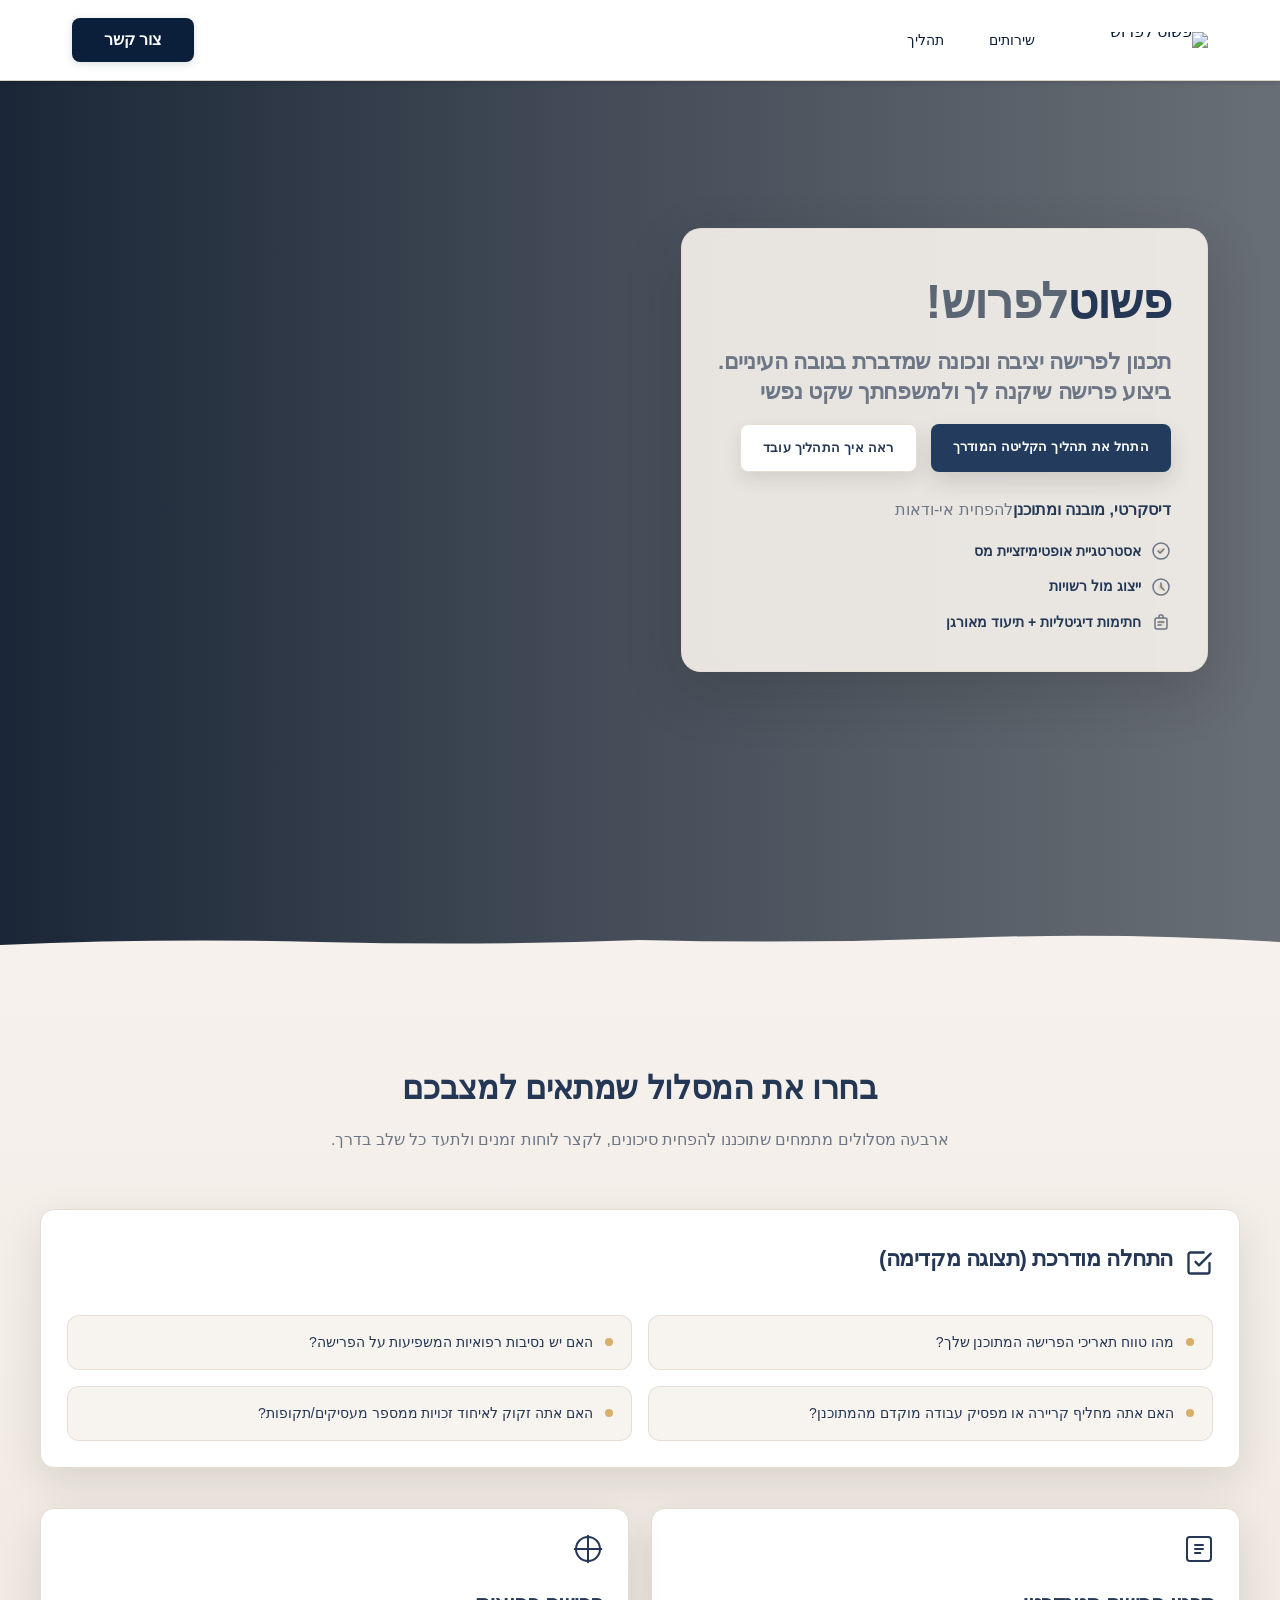
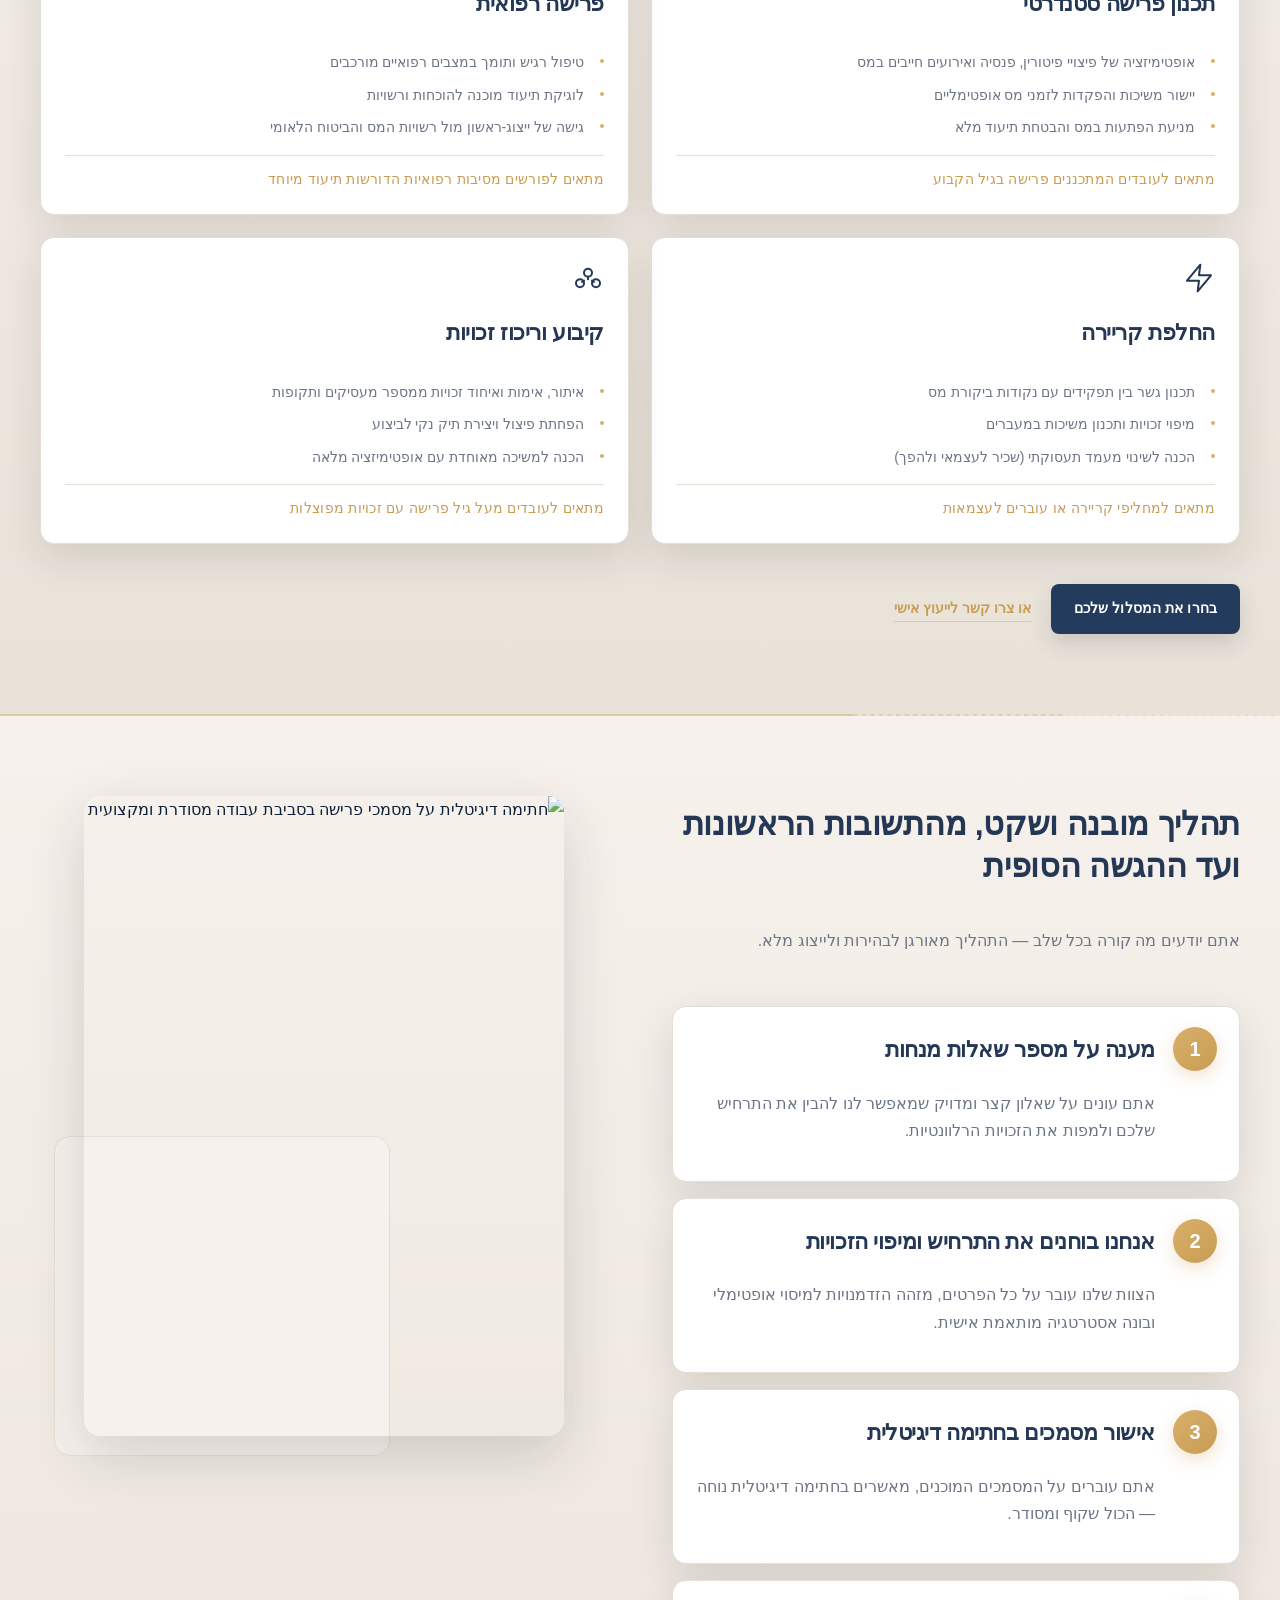
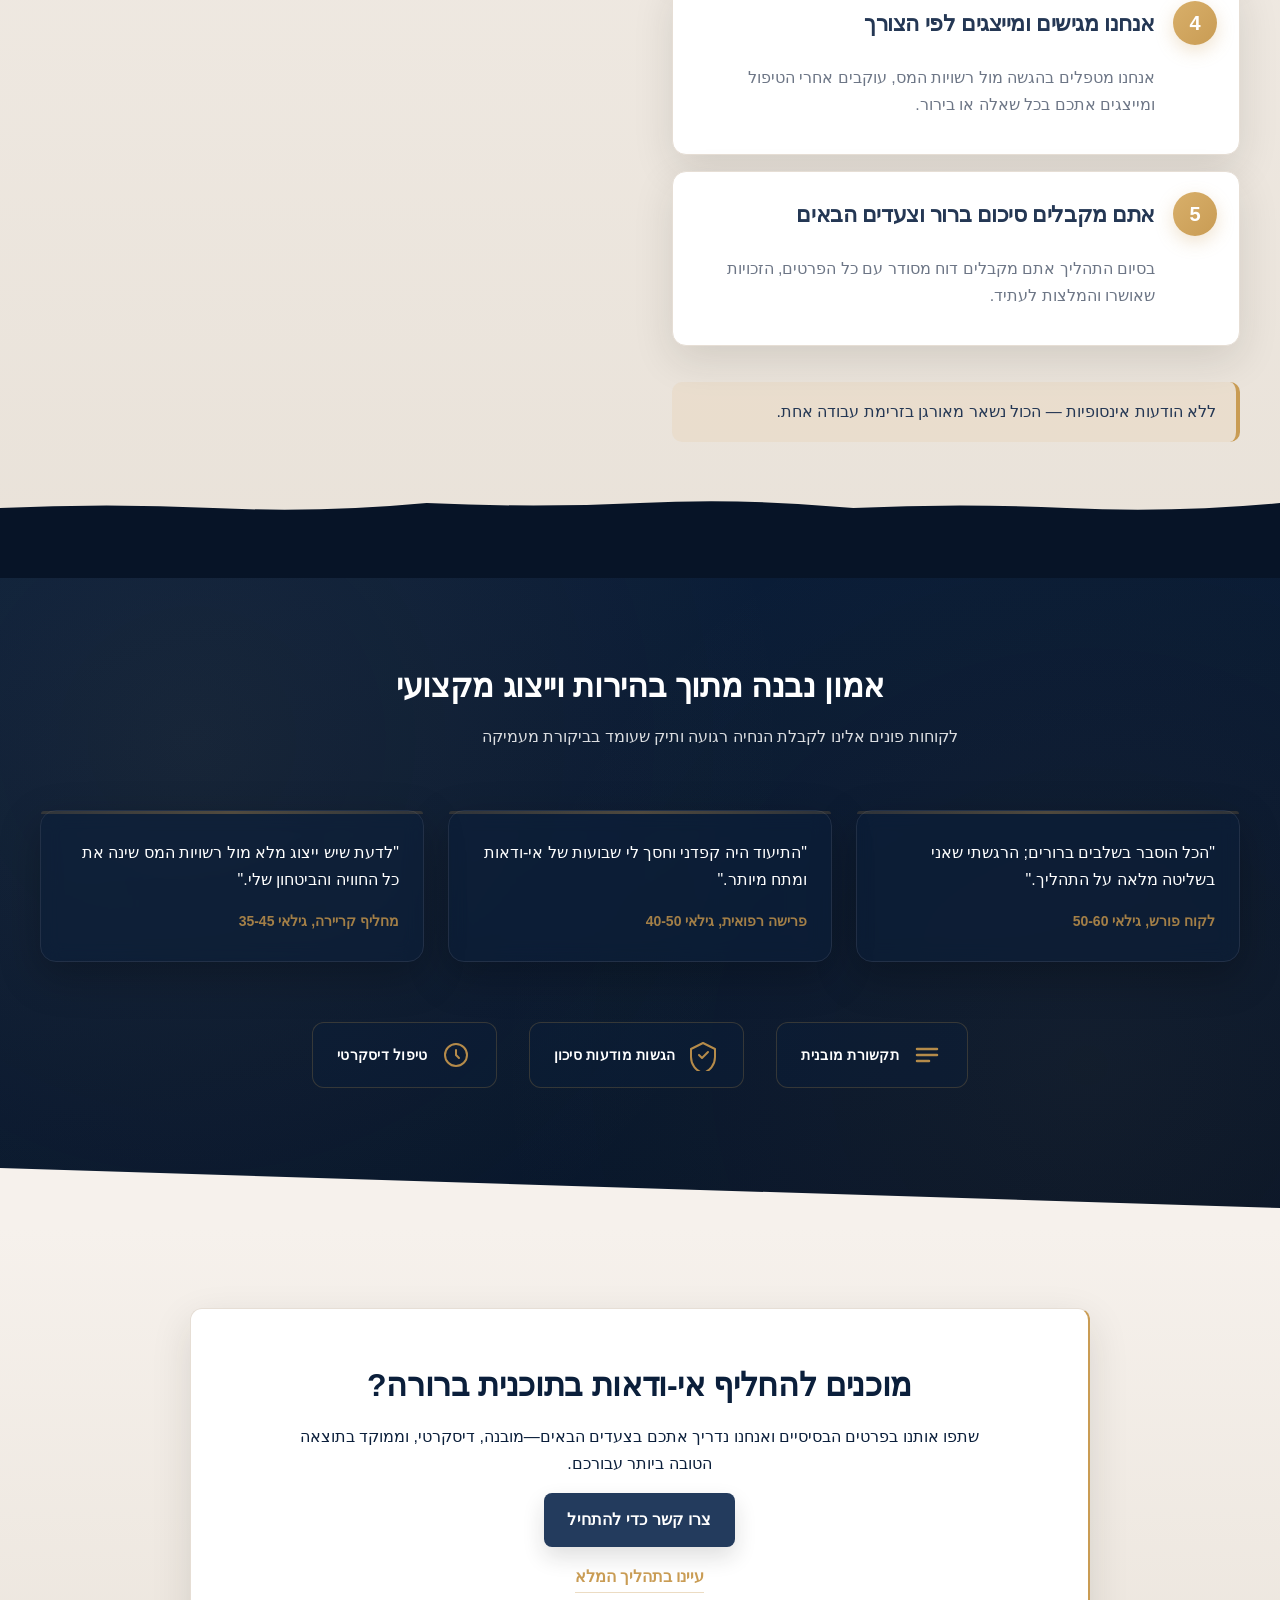
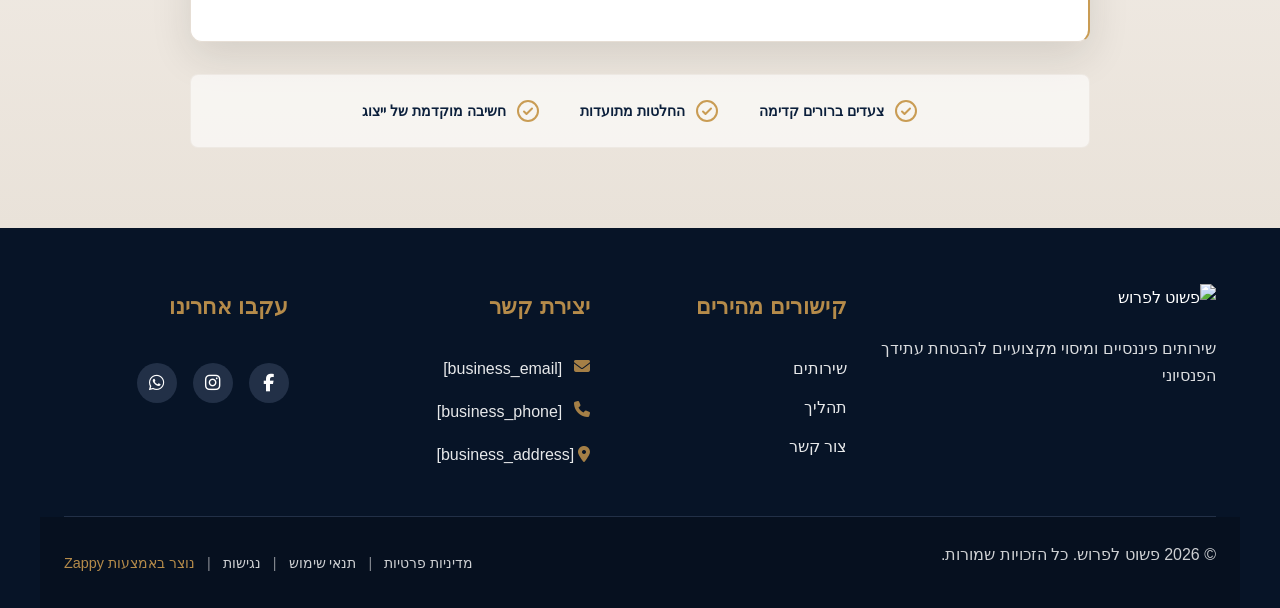
==== commit 3051dc33: "Background sync: Progressive GitHub Sync" ====
--- a/public/index.html
+++ b/public/index.html
@@ -1 +1 @@
-<!doctype html><html dir="rtl" lang="he"><head><meta charset="UTF-8"><meta content="width=device-width,initial-scale=1" name="viewport"><meta content="index, follow" name="robots"><title>ייעוץ מס לפרישה מוקדמת עם ייצוג מלא — פשוט לפרוש</title><meta content="בוטיק פרימיום לתכנון פרישה חכם המשלב אופטימיזציה מיסויית אסטרטגית עם ייצוג מלא מול רשויות המס. פתרון דיגיטלי מתקדם לפרישה נכונה מהפעם הראשונה." name="description"><meta content="ייעוץ מס לפרישה מוקדמת, תכנון פרישה רפואית ומיסוי, ייצוג מול רשויות המס פרישה, בוטיק תכנון פרישה, אופטימיזציה מיסויית פרישה" name="keywords"><link href="/assets/favicon.ico" rel="icon" type="image/x-icon"><link href="/assets/favicon-16x16.png" rel="icon" type="image/png" sizes="16x16"><link href="/assets/favicon-32x32.png" rel="icon" type="image/png" sizes="32x32"><link href="/assets/favicon-48x48.png" rel="icon" type="image/png" sizes="48x48"><link href="/assets/favicon-192x192.png" rel="icon" type="image/png" sizes="192x192"><link href="/assets/favicon-512x512.png" rel="icon" type="image/png" sizes="512x512"><link href="/assets/apple-touch-icon.png" rel="apple-touch-icon"><script>!function(){"use strict";var t="65c5269c-d2c4-47d6-839c-84287a5c5ec6",e="https://api.zappy5.com/api/analytics/track",a=18e5,n=2592e6,o=!0,i=!0,r=!0;var s=function(){var e="zappy_visitor_"+t,a=null;try{if(a=localStorage.getItem(e)){var o=JSON.parse(a),i=Date.now();if(i-o.created<n)return o.lastSeen=i,localStorage.setItem(e,JSON.stringify(o)),o.id}}catch(t){console.warn("Zappy Analytics: LocalStorage not available")}var r="zv_"+Date.now()+"_"+Math.random().toString(36).substr(2,9);try{localStorage.setItem(e,JSON.stringify({id:r,created:Date.now(),lastSeen:Date.now()}))}catch(t){}return r}(),c=function(){var e="zappy_session_"+t,n=null;try{if(n=sessionStorage.getItem(e)){var o=JSON.parse(n),i=Date.now();if(i-o.timestamp<a)return o.timestamp=i,sessionStorage.setItem(e,JSON.stringify(o)),o.id}}catch(t){console.warn("Zappy Analytics: SessionStorage not available")}var r="zs_"+Date.now()+"_"+Math.random().toString(36).substr(2,9);try{sessionStorage.setItem(e,JSON.stringify({id:r,timestamp:Date.now()}))}catch(t){}return r}();function l(a,n){n=n||{};var o={website_id:t,event_type:a,page_path:window.location.pathname,referrer:document.referrer||"direct",visitor_id:s,session_id:c,metadata:n};if(navigator.sendBeacon){var i=new Blob([JSON.stringify(o)],{type:"application/json"});navigator.sendBeacon(e,i)}else fetch(e,{method:"POST",headers:{"Content-Type":"application/json"},body:JSON.stringify(o),keepalive:!0}).catch(function(t){console.warn("Zappy Analytics: Failed to track event",t)})}o&&l("pageview",{title:document.title,url:window.location.href}),i&&document.addEventListener("click",function(t){var e=t.target;if("BUTTON"===e.tagName||e.closest("button")){var a="BUTTON"===e.tagName?e:e.closest("button");l("click",{element:"button",text:a.textContent.trim().substring(0,100),id:a.id||null,class:a.className||null})}else if("A"===e.tagName||e.closest("a")){var n="A"===e.tagName?e:e.closest("a");l("navigation",{element:"link",text:n.textContent.trim().substring(0,100),href:n.href,external:n.hostname!==window.location.hostname})}},!0),r&&document.addEventListener("submit",function(t){var e=t.target;l("form_submit",{form_id:e.id||null,form_name:e.name||null,form_action:e.action||null,form_method:e.method||"GET"})},!0);var d=Date.now();window.addEventListener("beforeunload",function(){l("page_unload",{time_on_page:Math.floor((Date.now()-d)/1e3),page_path:window.location.pathname})}),window.zappyAnalytics={track:l,getVisitorId:function(){return s},getSessionId:function(){return c}}}()</script><meta content="ייעוץ מס לפרישה מוקדמת עם ייצוג מלא — פשוט לפרוש" property="og:title"><meta content="בוטיק פרימיום לתכנון פרישה חכם המשלב אופטימיזציה מיסויית אסטרטגית עם ייצוג מלא מול רשויות המס. פתרון דיגיטלי מתקדם לפרישה נכונה מהפעם הראשונה." property="og:description"><meta content="website" property="og:type"><meta content="he_IL" property="og:locale"><meta content="summary_large_image" name="twitter:card"><meta content="ייעוץ מס לפרישה מוקדמת עם ייצוג מלא — פשוט לפרוש" name="twitter:title"><meta content="בוטיק פרימיום לתכנון פרישה חכם המשלב אופטימיזציה מיסויית אסטרטגית עם ייצוג מלא מול רשויות המס. פתרון דיגיטלי מתקדם לפרישה נכונה מהפעם הראשונה." name="twitter:description"><link href="https://cdnjs.cloudflare.com/ajax/libs/font-awesome/6.4.0/css/all.min.css" rel="stylesheet"><link href="/assets/favicon.ico" rel="icon" type="image/x-icon"><link href="/assets/favicon-16x16.png" rel="icon" type="image/png" sizes="16x16"><link href="/assets/favicon-32x32.png" rel="icon" type="image/png" sizes="32x32"><link href="/assets/favicon-48x48.png" rel="icon" type="image/png" sizes="48x48"><link href="/assets/favicon-192x192.png" rel="icon" type="image/png" sizes="192x192"><link href="/assets/favicon-512x512.png" rel="icon" type="image/png" sizes="512x512"><link href="/assets/apple-touch-icon.png" rel="apple-touch-icon"><link href="https://cdn.jsdelivr.net/npm/vanilla-cookieconsent@3/dist/cookieconsent.css" rel="stylesheet"><script src="https://cdn.jsdelivr.net/npm/vanilla-cookieconsent@3/dist/cookieconsent.umd.js"></script><script src="https://cdn.jsdelivr.net/gh/mickidum/acc_toolbar/acctoolbar/acctoolbar.min.js"></script><link href="/styles.css" rel="stylesheet"><style id="zappy-dropdown-submenu-styles">#navMenu li:has(.sub-menu),.nav-menu li:has(.sub-menu),.navbar li:has(.sub-menu),nav li:has(.sub-menu){position:relative}#navMenu .sub-menu,.nav-menu .sub-menu,.navbar .sub-menu,nav .sub-menu{display:block!important;position:absolute!important;top:100%;left:0;min-width:220px;background:#fff;border-radius:8px;box-shadow:0 8px 25px rgba(0,0,0,.15);padding:8px 0;opacity:0;visibility:hidden;transform:translateY(10px);transition:all .3s ease;z-index:1000;list-style:none;pointer-events:none}#navMenu li:hover>.sub-menu,.nav-menu li:hover>.sub-menu,.navbar li:hover>.sub-menu,nav li:hover>.sub-menu{opacity:1!important;visibility:visible!important;transform:translateY(0)!important;pointer-events:auto!important}.sub-menu li{list-style:none;margin:0;padding:0}.sub-menu a{display:block!important;padding:10px 16px!important;color:#333!important;font-weight:500;text-decoration:none;white-space:nowrap;transition:background-color .2s}.sub-menu a:hover{background-color:#f5f5f5}[dir=rtl] .nav-menu .sub-menu,[dir=rtl] .navbar .sub-menu,[dir=rtl] nav .sub-menu,html[lang=ar] .nav-menu .sub-menu,html[lang=ar] .navbar .sub-menu,html[lang=ar] nav .sub-menu,html[lang=he] .nav-menu .sub-menu,html[lang=he] .navbar .sub-menu,html[lang=he] nav .sub-menu{left:auto!important;right:0!important}.sub-menu:empty,.sub-menu:not(:has(li)),.sub-menu:not(:has(li:not(.zappy-hidden-menu-item))){display:none!important;opacity:0!important;visibility:hidden!important;pointer-events:none!important}li:has(.menu-group-title):hover>.sub-menu{opacity:1!important;visibility:visible!important;transform:translateY(0)!important;pointer-events:auto!important}#navMenu>li>.menu-group-title,.nav-menu>li>.menu-group-title{display:inline-block;padding:.5rem 1rem;cursor:default;user-select:none}@media (max-width:768px){#navMenu .sub-menu,.nav-menu .sub-menu,.navbar .sub-menu,nav .sub-menu{position:static!important;transform:none!important;box-shadow:none!important;background:0 0!important;max-height:0;overflow:hidden;opacity:0;visibility:hidden;transition:max-height .3s ease,opacity .3s ease;padding:0!important;border-radius:0!important}.sub-menu.mobile-expanded{max-height:500px!important;opacity:1!important;visibility:visible!important;padding:8px 0 8px 16px!important}[dir=rtl] .sub-menu.mobile-expanded,html[lang=he] .sub-menu.mobile-expanded{padding:8px 16px 8px 0!important}#navMenu li:hover>.sub-menu,.nav-menu li:hover>.sub-menu,.navbar li:hover>.sub-menu,nav li:hover>.sub-menu{opacity:0;visibility:hidden;pointer-events:none}#navMenu li>.sub-menu.mobile-expanded,.nav-menu li>.sub-menu.mobile-expanded,.navbar li>.sub-menu.mobile-expanded,nav li>.sub-menu.mobile-expanded{opacity:1!important;visibility:visible!important;pointer-events:auto!important}#navMenu li:has(.sub-menu),.nav-menu li:has(.sub-menu),.navbar li:has(.sub-menu),nav li:has(.sub-menu){display:flex!important;flex-wrap:wrap!important;align-items:center!important;position:relative!important;min-height:44px!important}#navMenu li:has(.sub-menu)>a,.nav-menu li:has(.sub-menu)>a,.navbar li:has(.sub-menu)>a,nav li:has(.sub-menu)>a{flex:1!important;min-width:0!important}#navMenu li:has(.sub-menu)>.menu-group-title,.nav-menu li:has(.sub-menu)>.menu-group-title,.navbar li:has(.sub-menu)>.menu-group-title,nav li:has(.sub-menu)>.menu-group-title{flex:1!important;min-width:0!important;padding:0!important;line-height:inherit!important}#navMenu li:has(.sub-menu)>.sub-menu,.nav-menu li:has(.sub-menu)>.sub-menu,.navbar li:has(.sub-menu)>.sub-menu,nav li:has(.sub-menu)>.sub-menu{flex-basis:100%!important;width:100%!important}#navMenu li:has(.sub-menu)>a [class*=arrow],#navMenu li:has(.sub-menu)>a [class*=chevron],.nav-menu li:has(.sub-menu)>a .fa-angle-down,.nav-menu li:has(.sub-menu)>a .fa-chevron-down,.nav-menu li:has(.sub-menu)>a [class*=arrow],.nav-menu li:has(.sub-menu)>a [class*=chevron],nav li:has(.sub-menu)>a [class*=arrow],nav li:has(.sub-menu)>a [class*=chevron]{display:none!important;visibility:hidden!important}.mobile-submenu-toggle{display:flex!important;align-items:center!important;justify-content:center!important;width:44px!important;height:auto!important;background:0 0!important;border:none!important;cursor:pointer!important;color:var(--text-dark)!important;position:static!important;flex-shrink:0!important;align-self:stretch!important;z-index:2!important;padding:0!important;margin:0!important}.mobile-submenu-toggle::after{content:''!important;width:0!important;height:0!important;border-left:6px solid transparent!important;border-right:6px solid transparent!important;border-top:7px solid currentColor!important;transition:transform .3s ease!important}.mobile-submenu-toggle.expanded::after{transform:rotate(180deg)!important}.sub-menu a{padding:10px 0!important;display:block!important;color:var(--text-dark)!important}.navbar .sub-menu li a,.zappy-products-dropdown .sub-menu a,nav.navbar .sub-menu li a{color:var(--text-dark)!important}}@media (min-width:769px){.mobile-submenu-toggle{display:none!important}}</style><style id="zappy-widget-visibility">#mic-access-tool-box,#mic-access-tool-general-button,#mic-init-access-tool #mic-access-tool-box,#mic-init-access-tool #mic-access-tool-general-button,#mic-init-access-tool .mic-access-tool-general-button,._access-icon,._access-menu,.mic-access-tool-box,.mic-access-tool-general-button,div[id*=mic-access-tool-box]{display:none!important;visibility:hidden!important;opacity:0!important;pointer-events:none!important}</style></head><body><nav class="navbar" dir="rtl"><button aria-label="Menu" class="mobile-toggle" id="mobileToggle"><svg viewBox="0 0 24 24" fill="none" height="24" width="24" class="hamburger-icon"><path d="M3 12h18M3 6h18M3 18h18" stroke="currentColor" stroke-width="2" stroke-linecap="round"></path></svg><svg viewBox="0 0 24 24" fill="none" height="24" width="24" class="close-icon" style="display:none"><path d="M18 6L6 18M6 6l12 12" stroke="currentColor" stroke-width="2" stroke-linecap="round"></path></svg></button><button aria-label="Call" class="phone-header-btn"><svg viewBox="0 0 24 24" fill="currentColor" height="20" width="20"><path d="M22 16.92v3a2 2 0 0 1-2.18 2 19.79 19.79 0 0 1-8.63-3.07 19.5 19.5 0 0 1-6-6 19.79 19.79 0 0 1-3.07-8.67A2 2 0 0 1 4.11 2h3a2 2 0 0 1 2 1.72 12.84 12.84 0 0 0 .7 2.81 2 2 0 0 1-.45 2.11L8.09 9.91a16 16 0 0 0 6 6l1.27-1.27a2 2 0 0 1 2.11-.45 12.84 12.84 0 0 0 2.81.7A2 2 0 0 1 22 16.92z"></path></svg></button><div class="nav-container"><div class="nav-brand"><a href="/" class="logo-link"><img alt="פשוט לפרוש" src="/assets/logo.webp" class="logo"></a></div><ul class="nav-menu" id="navMenu"><li><a href="/services">שירותים</a></li><li><a href="/process">תהליך</a></li></ul><div class="nav-cta-container"><a href="/contact" class="nav-cta-btn">צור קשר</a></div></div></nav><main><section class="index-hero-section" data-layout-spec="בית-hero" data-hero-type="fullscreen-scrim"><div class="index-hero-section__bg-wrapper" data-preserve-bg="0"><img alt="משרד ייעוץ פרישה מקצועי ומזמין" src="/assets/site-index-hero-bg-image.webp" class="index-hero-section__bg-image" data-context="Professional retirement planning office environment: a warm, sophisticated workspace with natural light streaming through large windows, a polished wooden desk with organized financial documents and a tablet displaying charts, soft cream and navy blue color palette, professional yet approachable atmosphere, shallow depth of field focusing on the desk area, subtle gold accents from a pen or desk accessories, conveys trust and expertise in financial services" data-hero-bg="true" data-placeholder="index-hero-bg-image" height="1080" width="1920"></div><div class="index-hero-section__scrim" aria-hidden="true"></div><div class="index-hero-section__content-wrapper"><div class="index-hero-section__overlay-card"><h1 class="index-hero-section__headline">פשוט לפרוש!</h1><h3 class="index-hero-section__subtitle">תכנון לפרישה יציבה ונכונה שמדברת בגובה העיניים.<br>ביצוע פרישה שיקנה לך ולמשפחתך שקט נפשי</h3><div class="index-hero-section__cta-group"><a href="/contact" class="index-hero-section__btn index-hero-section__btn--primary">התחל את תהליך הקליטה המודרך</a><a href="/process" class="index-hero-section__btn index-hero-section__btn--secondary">ראה איך התהליך עובד</a></div><p class="index-hero-section__reassurance"><strong>דיסקרטי, מובנה ומתוכנן</strong>להפחית אי-ודאות</p><div class="index-hero-section__trust-bullets"><div class="index-hero-section__trust-item"><svg viewBox="0 0 20 20" xmlns="http://www.w3.org/2000/svg" fill="none" height="20" width="20" data-element-type="icon" data-icon-type="svg" class="index-hero-section__trust-icon"><circle cx="10" cy="10" r="3" fill="currentColor" opacity="0.3"></circle><path d="M10 2C5.58172 2 2 5.58172 2 10C2 14.4183 5.58172 18 10 18C14.4183 18 18 14.4183 18 10C18 5.58172 14.4183 2 10 2Z" stroke="currentColor" stroke-width="1.5" stroke-linecap="round"></path><path d="M7 10L9 12L13 8" stroke="currentColor" stroke-width="1.5" stroke-linecap="round" stroke-linejoin="round"></path></svg><span class="index-hero-section__trust-text">אסטרטגיית אופטימיזציית מס</span></div><div class="index-hero-section__trust-item"><svg viewBox="0 0 20 20" xmlns="http://www.w3.org/2000/svg" fill="none" height="20" width="20" data-element-type="icon" data-icon-type="svg" class="index-hero-section__trust-icon"><circle cx="10" cy="10" r="3" fill="currentColor" opacity="0.3"></circle><path d="M10 2C5.58172 2 2 5.58172 2 10C2 14.4183 5.58172 18 10 18C14.4183 18 18 14.4183 18 10C18 5.58172 14.4183 2 10 2Z" stroke="currentColor" stroke-width="1.5" stroke-linecap="round"></path><path d="M10 6V10L13 13" stroke="currentColor" stroke-width="1.5" stroke-linecap="round" stroke-linejoin="round"></path></svg><span class="index-hero-section__trust-text">ייצוג מול רשויות</span></div><div class="index-hero-section__trust-item"><svg viewBox="0 0 20 20" xmlns="http://www.w3.org/2000/svg" fill="none" height="20" width="20" data-element-type="icon" data-icon-type="svg" class="index-hero-section__trust-icon"><circle cx="10" cy="10" r="3" fill="currentColor" opacity="0.3"></circle><rect height="11" rx="2" stroke="currentColor" stroke-width="1.5" width="12" x="4" y="5"></rect><path d="M8 5V3C8 2.44772 8.44772 2 9 2H11C11.5523 2 12 2.44772 12 3V5" stroke="currentColor" stroke-width="1.5" stroke-linecap="round"></path><path d="M7 9H13M7 12H10" stroke="currentColor" stroke-width="1.5" stroke-linecap="round"></path></svg><span class="index-hero-section__trust-text">חתימות דיגיטליות + תיעוד מאורגן</span></div></div></div></div><div class="index-hero-section-divider-wrapper"><svg viewBox="0 0 1200 80" xmlns="http://www.w3.org/2000/svg" aria-hidden="true" preserveAspectRatio="none"><path d="M0,80 L0,45 Q150,38 300,42 T600,40 Q750,44 900,38 T1200,42 L1200,80 Z" fill="#F6F1EC"></path></svg></div></section><section class="index-services-section" data-layout-spec="בית-services"><div class="index-services-container"><div class="index-services-intro"><h2>בחרו את המסלול שמתאים למצבכם</h2><p>ארבעה מסלולים מתמחים שתוכננו להפחית סיכונים, לקצר לוחות זמנים ולתעד כל שלב בדרך.</p></div><div class="index-services-preview-card"><div class="index-services-preview-header"><svg viewBox="0 0 24 24" xmlns="http://www.w3.org/2000/svg" fill="none" height="28" width="28" aria-hidden="true"><path d="M9 11l3 3L22 4" stroke="currentColor" stroke-width="2" stroke-linecap="round" stroke-linejoin="round"></path><path d="M21 12v7a2 2 0 01-2 2H5a2 2 0 01-2-2V5a2 2 0 012-2h11" stroke="currentColor" stroke-width="2" stroke-linecap="round" stroke-linejoin="round"></path></svg><h3>התחלה מודרכת (תצוגה מקדימה)</h3></div><div class="index-services-preview-grid"><div class="index-services-question-chip"><div class="index-services-chip-dot"></div><span>מהו טווח תאריכי הפרישה המתוכנן שלך?</span></div><div class="index-services-question-chip"><div class="index-services-chip-dot"></div><span>האם יש נסיבות רפואיות המשפיעות על הפרישה?</span></div><div class="index-services-question-chip"><div class="index-services-chip-dot"></div><span>האם אתה מחליף קריירה או מפסיק עבודה מוקדם מהמתוכנן?</span></div><div class="index-services-question-chip"><div class="index-services-chip-dot"></div><span>האם אתה זקוק לאיחוד זכויות ממספר מעסיקים/תקופות?</span></div></div></div><div class="index-services-pathways-grid"><div class="index-services-pathway-card"><svg viewBox="0 0 24 24" xmlns="http://www.w3.org/2000/svg" fill="none" height="32" width="32" data-element-type="icon" data-icon-type="svg"><rect height="18" rx="2" stroke="currentColor" stroke-width="1.5" width="18" x="3" y="3"></rect><path d="M9 9h6M9 12h6M9 15h4" stroke="currentColor" stroke-width="1.5" stroke-linecap="round"></path></svg><h3>תכנון פרישה סטנדרטי</h3><ul><li>אופטימיזציה של פיצויי פיטורין, פנסיה ואירועים חייבים במס</li><li>יישור משיכות והפקדות לזמני מס אופטימליים</li><li>מניעת הפתעות במס והבטחת תיעוד מלא</li></ul><div class="index-services-card-footer"><small>מתאים לעובדים המתכננים פרישה בגיל הקבוע</small></div></div><div class="index-services-pathway-card"><svg viewBox="0 0 24 24" xmlns="http://www.w3.org/2000/svg" fill="none" height="32" width="32" data-element-type="icon" data-icon-type="svg"><path d="M12 2v20M2 12h20" stroke="currentColor" stroke-width="1.5" stroke-linecap="round"></path><circle cx="12" cy="12" r="9" stroke="currentColor" stroke-width="1.5"></circle></svg><h3>פרישה רפואית</h3><ul><li>טיפול רגיש ותומך במצבים רפואיים מורכבים</li><li>לוגיקת תיעוד מוכנה להוכחות ורשויות</li><li>גישה של ייצוג-ראשון מול רשויות המס והביטוח הלאומי</li></ul><div class="index-services-card-footer"><small>מתאים לפורשים מסיבות רפואיות הדורשות תיעוד מיוחד</small></div></div><div class="index-services-pathway-card"><svg viewBox="0 0 24 24" xmlns="http://www.w3.org/2000/svg" fill="none" height="32" width="32" data-element-type="icon" data-icon-type="svg"><path d="M13 2L3 14h9l-1 8 10-12h-9l1-8z" stroke="currentColor" stroke-width="1.5" stroke-linecap="round" stroke-linejoin="round"></path></svg><h3>החלפת קריירה</h3><ul><li>תכנון גשר בין תפקידים עם נקודות ביקורת מס</li><li>מיפוי זכויות ותכנון משיכות במעברים</li><li>הכנה לשינוי מעמד תעסוקתי (שכיר לעצמאי ולהפך)</li></ul><div class="index-services-card-footer"><small>מתאים למחליפי קריירה או עוברים לעצמאות</small></div></div><div class="index-services-pathway-card"><svg viewBox="0 0 24 24" xmlns="http://www.w3.org/2000/svg" fill="none" height="32" width="32" data-element-type="icon" data-icon-type="svg"><circle cx="12" cy="8" r="3" stroke="currentColor" stroke-width="1.5"></circle><circle cx="6" cy="16" r="3" stroke="currentColor" stroke-width="1.5"></circle><circle cx="18" cy="16" r="3" stroke="currentColor" stroke-width="1.5"></circle><path d="M12 11v2M9 14l-1.5 1M15 14l1.5 1" stroke="currentColor" stroke-width="1.5" stroke-linecap="round"></path></svg><h3>קיבוע וריכוז זכויות</h3><ul><li>איתור, אימות ואיחוד זכויות ממספר מעסיקים ותקופות</li><li>הפחתת פיצול ויצירת תיק נקי לביצוע</li><li>הכנה למשיכה מאוחדת עם אופטימיזציה מלאה</li></ul><div class="index-services-card-footer"><small>מתאים לעובדים מעל גיל פרישה עם זכויות מפוצלות</small></div></div></div><div class="index-services-cta-row"><a href="/services" class="index-services-btn-primary">בחרו את המסלול שלכם</a><a href="/contact" class="index-services-link-cta">או צרו קשר לייעוץ אישי</a></div></div><div class="index-services-divider-wrapper"><svg viewBox="0 0 1200 2" xmlns="http://www.w3.org/2000/svg" aria-hidden="true" preserveAspectRatio="none"><line stroke="#D8AF6A" stroke-dasharray="0" stroke-width="1" x1="0" x2="800" y1="1" y2="1"></line><line stroke="#D8AF6A" stroke-dasharray="4 4" stroke-width="1" x1="800" x2="1000" y1="1" y2="1" opacity="0.7"></line><line stroke="#D8AF6A" stroke-dasharray="2 6" stroke-width="1" x1="1000" x2="1200" y1="1" y2="1" opacity="0.4"></line></svg></div></section><section class="index-steps-section" data-layout-spec="בית-steps"><div class="index-steps-container"><div class="index-steps-content-column"><h2>תהליך מובנה ושקט, מהתשובות הראשונות ועד ההגשה הסופית</h2><p class="index-steps-intro">אתם יודעים מה קורה בכל שלב — התהליך מאורגן לבהירות ולייצוג מלא.</p><div class="index-steps-list"><article class="index-steps-card"><div class="index-steps-number">1</div><div class="index-steps-card-content"><h3>מענה על מספר שאלות מנחות</h3><p>אתם עונים על שאלון קצר ומדויק שמאפשר לנו להבין את התרחיש שלכם ולמפות את הזכויות הרלוונטיות.</p></div></article><article class="index-steps-card"><div class="index-steps-number">2</div><div class="index-steps-card-content"><h3>אנחנו בוחנים את התרחיש ומיפוי הזכויות</h3><p>הצוות שלנו עובר על כל הפרטים, מזהה הזדמנויות למיסוי אופטימלי ובונה אסטרטגיה מותאמת אישית.</p></div></article><article class="index-steps-card"><div class="index-steps-number">3</div><div class="index-steps-card-content"><h3>אישור מסמכים בחתימה דיגיטלית</h3><p>אתם עוברים על המסמכים המוכנים, מאשרים בחתימה דיגיטלית נוחה — הכול שקוף ומסודר.</p></div></article><article class="index-steps-card"><div class="index-steps-number">4</div><div class="index-steps-card-content"><h3>אנחנו מגישים ומייצגים לפי הצורך</h3><p>אנחנו מטפלים בהגשה מול רשויות המס, עוקבים אחרי הטיפול ומייצגים אתכם בכל שאלה או בירור.</p></div></article><article class="index-steps-card"><div class="index-steps-number">5</div><div class="index-steps-card-content"><h3>אתם מקבלים סיכום ברור וצעדים הבאים</h3><p>בסיום התהליך אתם מקבלים דוח מסודר עם כל הפרטים, הזכויות שאושרו והמלצות לעתיד.</p></div></article></div><p class="index-steps-reassurance">ללא הודעות אינסופיות — הכול נשאר מאורגן בזרימת עבודה אחת.</p></div><div class="index-steps-imagery-column"><div class="index-steps-image-wrapper"><div class="index-steps-backplate"></div><img alt="חתימה דיגיטלית על מסמכי פרישה בסביבת עבודה מסודרת ומקצועית" src="/assets/site-index-steps-image-1.webp" data-context="A calm, professional desk scene with hands signing documents digitally on a tablet or laptop. Neutral tones, warm lighting, clean workspace with minimal papers, a coffee cup, and a pen. The scene should convey trust, organization, and modern digital workflow for retirement planning. Desaturated warm color palette, soft focus background, reassuring and premium atmosphere suitable for financial services." data-placeholder="index-steps-image-1" height="800" width="600"></div></div></div><div class="index-steps-divider-wrapper"><svg viewBox="0 0 1200 100" xmlns="http://www.w3.org/2000/svg" aria-hidden="true" preserveAspectRatio="none"><defs><linearGradient id="index-steps-gradient" x1="0%" x2="0%" y1="0%" y2="100%"><stop offset="0%" style="stop-color:#F6F1EC;stop-opacity:1"></stop><stop offset="100%" style="stop-color:#071427;stop-opacity:1"></stop></linearGradient></defs><path d="M0,100 L0,30 Q100,25 200,30 T400,25 Q500,30 600,25 T800,30 Q900,25 1000,30 T1200,25 L1200,100 Z" fill="#071427"></path></svg></div></section><section class="index-testimonials-section" data-layout-spec="בית-testimonials"><div class="index-testimonials-container"><div class="index-testimonials-header"><h2>אמון נבנה מתוך בהירות וייצוג מקצועי</h2><p>לקוחות פונים אלינו לקבלת הנחיה רגועה ותיק שעומד בביקורת מעמיקה</p></div><div class="index-testimonials-grid"><div class="index-testimonial-card"><div class="index-testimonial-highlight"></div><p class="index-testimonial-quote">"הכל הוסבר בשלבים ברורים; הרגשתי שאני בשליטה מלאה על התהליך."</p><div class="index-testimonial-attribution">לקוח פורש, גילאי 50-60</div></div><div class="index-testimonial-card"><div class="index-testimonial-highlight"></div><p class="index-testimonial-quote">"התיעוד היה קפדני וחסך לי שבועות של אי-ודאות ומתח מיותר."</p><div class="index-testimonial-attribution">פרישה רפואית, גילאי 40-50</div></div><div class="index-testimonial-card"><div class="index-testimonial-highlight"></div><p class="index-testimonial-quote">"לדעת שיש ייצוג מלא מול רשויות המס שינה את כל החוויה והביטחון שלי."</p><div class="index-testimonial-attribution">מחליף קריירה, גילאי 35-45</div></div></div><div class="index-testimonials-values"><div class="index-value-item"><svg viewBox="0 0 32 32" xmlns="http://www.w3.org/2000/svg" fill="none" height="32" width="32" class="index-value-icon" aria-hidden="true"><path d="M6 10h20M6 16h20M6 22h12" stroke="currentColor" stroke-width="2.5" stroke-linecap="round"></path></svg><span>תקשורת מובנית</span></div><div class="index-value-item"><svg viewBox="0 0 32 32" xmlns="http://www.w3.org/2000/svg" fill="none" height="32" width="32" class="index-value-icon" aria-hidden="true"><path d="M16 4L4 10v8c0 7.5 5 14 12 16 7-2 12-8.5 12-16v-8L16 4z" stroke="currentColor" stroke-width="2" stroke-linejoin="round" fill="none"></path><path d="M12 16l3 3 6-6" stroke="currentColor" stroke-width="2" stroke-linecap="round" stroke-linejoin="round"></path></svg><span>הגשות מודעות סיכון</span></div><div class="index-value-item"><svg viewBox="0 0 32 32" xmlns="http://www.w3.org/2000/svg" fill="none" height="32" width="32" class="index-value-icon" aria-hidden="true"><circle cx="16" cy="16" r="11" stroke="currentColor" stroke-width="2" fill="none"></circle><path d="M16 11v5l3 3" stroke="currentColor" stroke-width="2" stroke-linecap="round"></path></svg><span>טיפול דיסקרטי</span></div></div></div><div class="index-testimonials-divider-wrapper"><svg viewBox="0 0 1200 80" xmlns="http://www.w3.org/2000/svg" aria-hidden="true" preserveAspectRatio="none"><path d="M0,80 L0,20 L1200,60 L1200,80 Z" fill="#F6F1EC"></path></svg></div></section><section class="index-cta-section" data-layout-spec="בית-cta"><div class="index-cta-container"><div class="index-cta-card"><h2>מוכנים להחליף אי-ודאות בתוכנית ברורה?</h2><p>שתפו אותנו בפרטים הבסיסיים ואנחנו נדריך אתכם בצעדים הבאים—מובנה, דיסקרטי, וממוקד בתוצאה הטובה ביותר עבורכם.</p><div class="index-cta-buttons"><a href="/contact" class="btn-primary">צרו קשר כדי להתחיל</a><a href="/process" class="index-cta-secondary-link">עיינו בתהליך המלא</a></div></div><div class="index-cta-reassurance"><div class="index-cta-reassurance-item"><svg viewBox="0 0 24 24" xmlns="http://www.w3.org/2000/svg" fill="none" class="index-cta-check-icon" aria-hidden="true"><circle cx="12" cy="12" r="10" stroke="currentColor" stroke-width="2"></circle><path d="M8 12.5L10.5 15L16 9.5" stroke="currentColor" stroke-width="2" stroke-linecap="round" stroke-linejoin="round"></path></svg><span>צעדים ברורים קדימה</span></div><div class="index-cta-reassurance-item"><svg viewBox="0 0 24 24" xmlns="http://www.w3.org/2000/svg" fill="none" class="index-cta-check-icon" aria-hidden="true"><circle cx="12" cy="12" r="10" stroke="currentColor" stroke-width="2"></circle><path d="M8 12.5L10.5 15L16 9.5" stroke="currentColor" stroke-width="2" stroke-linecap="round" stroke-linejoin="round"></path></svg><span>החלטות מתועדות</span></div><div class="index-cta-reassurance-item"><svg viewBox="0 0 24 24" xmlns="http://www.w3.org/2000/svg" fill="none" class="index-cta-check-icon" aria-hidden="true"><circle cx="12" cy="12" r="10" stroke="currentColor" stroke-width="2"></circle><path d="M8 12.5L10.5 15L16 9.5" stroke="currentColor" stroke-width="2" stroke-linecap="round" stroke-linejoin="round"></path></svg><span>חשיבה מוקדמת של ייצוג</span></div></div></div></section></main><footer class="site-footer"><div class="footer-container"><div class="footer-top"><div class="footer-column footer-about"><img alt="פשוט לפרוש" src="/assets/logo.webp" class="logo"><p class="footer-description">שירותים פיננסיים ומיסוי מקצועיים להבטחת עתידך הפנסיוני</p></div><div class="footer-column footer-links"><h3 class="footer-heading">קישורים מהירים</h3><ul class="footer-menu"><li><a href="/services">שירותים</a></li><li><a href="/process">תהליך</a></li><li><a href="/contact">צור קשר</a></li></ul></div><div class="footer-column footer-contact"><h3 class="footer-heading">יצירת קשר</h3><ul class="contact-list"><li><i class="fas fa-envelope"></i><a href="mailto:[business_email]">[business_email]</a></li><li><i class="fas fa-phone"></i><a href="tel:[business_phone]">[business_phone]</a></li><li><a href="/"><i class="fas fa-map-marker-alt"></i><span>[business_address]</span></a></li></ul></div><div class="footer-column footer-social"><h3 class="footer-heading">עקבו אחרינו</h3><div class="social-links"><a href="[facebook_handle]" aria-label="Facebook"><i class="fab fa-facebook-f"></i></a><a href="[instagram_handle]" aria-label="Instagram"><i class="fab fa-instagram"></i></a><a href="[whatsapp_handle]" aria-label="WhatsApp"><i class="fab fa-whatsapp"></i></a></div></div></div><div class="footer-bottom"><div class="footer-bottom-content"><div class="copyright"><p>© 2026 פשוט לפרוש. כל הזכויות שמורות.</p></div><div class="footer-legal"><a href="/privacy">מדיניות פרטיות</a><span class="separator">|</span><a href="/terms">תנאי שימוש</a><span class="separator">|</span><a href="/accessibility">נגישות</a><span class="separator">|</span><a href="https://zappy5.com" class="zappy-attribution" target="_blank">נוצר באמצעות Zappy</a></div></div></div></div></footer><a href="https://wa.me/[whatsapp_handle]" class="whatsapp-float" aria-label="WhatsApp"><i class="fab fa-whatsapp"></i></a><div data-integration="accessibility:toolbar"></div><script src="/script.js"></script><script id="zappy-mobile-submenu-script">!function(){function e(){if(window.innerWidth>768)return document.querySelectorAll(".mobile-submenu-toggle").forEach(function(e){e.remove()}),void document.querySelectorAll(".sub-menu.mobile-expanded").forEach(function(e){e.classList.remove("mobile-expanded")});document.querySelectorAll(".nav-menu li:has(.sub-menu), nav li:has(.sub-menu), .navbar li:has(.sub-menu), #navMenu li:has(.sub-menu)").forEach(function(e){if(!e.querySelector(".mobile-submenu-toggle")){var t=e.querySelector(".sub-menu"),n=e.querySelector(":scope > a");if(t&&n){var o=document.createElement("button");o.className="mobile-submenu-toggle",o.setAttribute("aria-label","Toggle submenu"),o.setAttribute("type","button"),n.insertAdjacentElement("afterend",o),o.addEventListener("click",function(e){e.preventDefault(),e.stopPropagation(),document.querySelectorAll(".sub-menu.mobile-expanded").forEach(function(e){if(e!==t){e.classList.remove("mobile-expanded");var n=e.parentElement.querySelector(".mobile-submenu-toggle");n&&n.classList.remove("expanded")}}),t.classList.toggle("mobile-expanded"),o.classList.toggle("expanded")})}}})}var t;"loading"===document.readyState?document.addEventListener("DOMContentLoaded",e):e(),window.addEventListener("resize",function(){clearTimeout(t),t=setTimeout(e,250)});var n=new MutationObserver(function(t){t.forEach(function(t){if("attributes"===t.type){var n=t.target;n.classList&&(n.classList.contains("active")||n.classList.contains("open"))&&setTimeout(e,100)}})});setTimeout(function(){document.querySelectorAll(".mobile-menu, .nav-menu, #navMenu, nav").forEach(function(e){n.observe(e,{attributes:!0,attributeFilter:["class","style"]})})},500)}()</script></body></html>+<!doctype html><html dir="rtl" lang="he"><head><meta charset="UTF-8"><meta content="width=device-width,initial-scale=1" name="viewport"><meta content="index, follow" name="robots"><title>ייעוץ מס לפרישה מוקדמת עם ייצוג מלא — פשוט לפרוש</title><meta content="בוטיק פרימיום לתכנון פרישה חכם המשלב אופטימיזציה מיסויית אסטרטגית עם ייצוג מלא מול רשויות המס. פתרון דיגיטלי מתקדם לפרישה נכונה מהפעם הראשונה." name="description"><meta content="ייעוץ מס לפרישה מוקדמת, תכנון פרישה רפואית ומיסוי, ייצוג מול רשויות המס פרישה, בוטיק תכנון פרישה, אופטימיזציה מיסויית פרישה" name="keywords"><link href="/assets/favicon.ico" rel="icon" type="image/x-icon"><link href="/assets/favicon-16x16.png" rel="icon" type="image/png" sizes="16x16"><link href="/assets/favicon-32x32.png" rel="icon" type="image/png" sizes="32x32"><link href="/assets/favicon-48x48.png" rel="icon" type="image/png" sizes="48x48"><link href="/assets/favicon-192x192.png" rel="icon" type="image/png" sizes="192x192"><link href="/assets/favicon-512x512.png" rel="icon" type="image/png" sizes="512x512"><link href="/assets/apple-touch-icon.png" rel="apple-touch-icon"><script>!function(){"use strict";var t="65c5269c-d2c4-47d6-839c-84287a5c5ec6",e="https://api.zappy5.com/api/analytics/track",a=18e5,n=2592e6,o=!0,i=!0,r=!0;var s=function(){var e="zappy_visitor_"+t,a=null;try{if(a=localStorage.getItem(e)){var o=JSON.parse(a),i=Date.now();if(i-o.created<n)return o.lastSeen=i,localStorage.setItem(e,JSON.stringify(o)),o.id}}catch(t){console.warn("Zappy Analytics: LocalStorage not available")}var r="zv_"+Date.now()+"_"+Math.random().toString(36).substr(2,9);try{localStorage.setItem(e,JSON.stringify({id:r,created:Date.now(),lastSeen:Date.now()}))}catch(t){}return r}(),c=function(){var e="zappy_session_"+t,n=null;try{if(n=sessionStorage.getItem(e)){var o=JSON.parse(n),i=Date.now();if(i-o.timestamp<a)return o.timestamp=i,sessionStorage.setItem(e,JSON.stringify(o)),o.id}}catch(t){console.warn("Zappy Analytics: SessionStorage not available")}var r="zs_"+Date.now()+"_"+Math.random().toString(36).substr(2,9);try{sessionStorage.setItem(e,JSON.stringify({id:r,timestamp:Date.now()}))}catch(t){}return r}();function l(a,n){n=n||{};var o={website_id:t,event_type:a,page_path:window.location.pathname,referrer:document.referrer||"direct",visitor_id:s,session_id:c,metadata:n};if(navigator.sendBeacon){var i=new Blob([JSON.stringify(o)],{type:"application/json"});navigator.sendBeacon(e,i)}else fetch(e,{method:"POST",headers:{"Content-Type":"application/json"},body:JSON.stringify(o),keepalive:!0}).catch(function(t){console.warn("Zappy Analytics: Failed to track event",t)})}o&&l("pageview",{title:document.title,url:window.location.href}),i&&document.addEventListener("click",function(t){var e=t.target;if("BUTTON"===e.tagName||e.closest("button")){var a="BUTTON"===e.tagName?e:e.closest("button");l("click",{element:"button",text:a.textContent.trim().substring(0,100),id:a.id||null,class:a.className||null})}else if("A"===e.tagName||e.closest("a")){var n="A"===e.tagName?e:e.closest("a");l("navigation",{element:"link",text:n.textContent.trim().substring(0,100),href:n.href,external:n.hostname!==window.location.hostname})}},!0),r&&document.addEventListener("submit",function(t){var e=t.target;l("form_submit",{form_id:e.id||null,form_name:e.name||null,form_action:e.action||null,form_method:e.method||"GET"})},!0);var d=Date.now();window.addEventListener("beforeunload",function(){l("page_unload",{time_on_page:Math.floor((Date.now()-d)/1e3),page_path:window.location.pathname})}),window.zappyAnalytics={track:l,getVisitorId:function(){return s},getSessionId:function(){return c}}}()</script><meta content="ייעוץ מס לפרישה מוקדמת עם ייצוג מלא — פשוט לפרוש" property="og:title"><meta content="בוטיק פרימיום לתכנון פרישה חכם המשלב אופטימיזציה מיסויית אסטרטגית עם ייצוג מלא מול רשויות המס. פתרון דיגיטלי מתקדם לפרישה נכונה מהפעם הראשונה." property="og:description"><meta content="website" property="og:type"><meta content="he_IL" property="og:locale"><meta content="summary_large_image" name="twitter:card"><meta content="ייעוץ מס לפרישה מוקדמת עם ייצוג מלא — פשוט לפרוש" name="twitter:title"><meta content="בוטיק פרימיום לתכנון פרישה חכם המשלב אופטימיזציה מיסויית אסטרטגית עם ייצוג מלא מול רשויות המס. פתרון דיגיטלי מתקדם לפרישה נכונה מהפעם הראשונה." name="twitter:description"><link href="https://cdnjs.cloudflare.com/ajax/libs/font-awesome/6.4.0/css/all.min.css" rel="stylesheet"><link href="/assets/favicon.ico" rel="icon" type="image/x-icon"><link href="/assets/favicon-16x16.png" rel="icon" type="image/png" sizes="16x16"><link href="/assets/favicon-32x32.png" rel="icon" type="image/png" sizes="32x32"><link href="/assets/favicon-48x48.png" rel="icon" type="image/png" sizes="48x48"><link href="/assets/favicon-192x192.png" rel="icon" type="image/png" sizes="192x192"><link href="/assets/favicon-512x512.png" rel="icon" type="image/png" sizes="512x512"><link href="/assets/apple-touch-icon.png" rel="apple-touch-icon"><link href="https://cdn.jsdelivr.net/npm/vanilla-cookieconsent@3/dist/cookieconsent.css" rel="stylesheet"><script src="https://cdn.jsdelivr.net/npm/vanilla-cookieconsent@3/dist/cookieconsent.umd.js"></script><script src="https://cdn.jsdelivr.net/gh/mickidum/acc_toolbar/acctoolbar/acctoolbar.min.js"></script><link href="/styles.css" rel="stylesheet"><style id="zappy-dropdown-submenu-styles">#navMenu li:has(.sub-menu),.nav-menu li:has(.sub-menu),.navbar li:has(.sub-menu),nav li:has(.sub-menu){position:relative}#navMenu .sub-menu,.nav-menu .sub-menu,.navbar .sub-menu,nav .sub-menu{display:block!important;position:absolute!important;top:100%;left:0;min-width:220px;background:#fff;border-radius:8px;box-shadow:0 8px 25px rgba(0,0,0,.15);padding:8px 0;opacity:0;visibility:hidden;transform:translateY(10px);transition:all .3s ease;z-index:1000;list-style:none;pointer-events:none}#navMenu li:hover>.sub-menu,.nav-menu li:hover>.sub-menu,.navbar li:hover>.sub-menu,nav li:hover>.sub-menu{opacity:1!important;visibility:visible!important;transform:translateY(0)!important;pointer-events:auto!important}.sub-menu li{list-style:none;margin:0;padding:0}.sub-menu a{display:block!important;padding:10px 16px!important;color:#333!important;font-weight:500;text-decoration:none;white-space:nowrap;transition:background-color .2s}.sub-menu a:hover{background-color:#f5f5f5}[dir=rtl] .nav-menu .sub-menu,[dir=rtl] .navbar .sub-menu,[dir=rtl] nav .sub-menu,html[lang=ar] .nav-menu .sub-menu,html[lang=ar] .navbar .sub-menu,html[lang=ar] nav .sub-menu,html[lang=he] .nav-menu .sub-menu,html[lang=he] .navbar .sub-menu,html[lang=he] nav .sub-menu{left:auto!important;right:0!important}.sub-menu:empty,.sub-menu:not(:has(li)),.sub-menu:not(:has(li:not(.zappy-hidden-menu-item))){display:none!important;opacity:0!important;visibility:hidden!important;pointer-events:none!important}li:has(.menu-group-title):hover>.sub-menu{opacity:1!important;visibility:visible!important;transform:translateY(0)!important;pointer-events:auto!important}#navMenu>li>.menu-group-title,.nav-menu>li>.menu-group-title{display:inline-block;padding:.5rem 1rem;cursor:default;user-select:none}@media (max-width:768px){#navMenu .sub-menu,.nav-menu .sub-menu,.navbar .sub-menu,nav .sub-menu{position:static!important;transform:none!important;box-shadow:none!important;background:0 0!important;max-height:0;overflow:hidden;opacity:0;visibility:hidden;transition:max-height .3s ease,opacity .3s ease;padding:0!important;border-radius:0!important}.sub-menu.mobile-expanded{max-height:500px!important;opacity:1!important;visibility:visible!important;padding:8px 0 8px 16px!important}[dir=rtl] .sub-menu.mobile-expanded,html[lang=he] .sub-menu.mobile-expanded{padding:8px 16px 8px 0!important}#navMenu li:hover>.sub-menu,.nav-menu li:hover>.sub-menu,.navbar li:hover>.sub-menu,nav li:hover>.sub-menu{opacity:0;visibility:hidden;pointer-events:none}#navMenu li>.sub-menu.mobile-expanded,.nav-menu li>.sub-menu.mobile-expanded,.navbar li>.sub-menu.mobile-expanded,nav li>.sub-menu.mobile-expanded{opacity:1!important;visibility:visible!important;pointer-events:auto!important}#navMenu li:has(.sub-menu),.nav-menu li:has(.sub-menu),.navbar li:has(.sub-menu),nav li:has(.sub-menu){display:flex!important;flex-wrap:wrap!important;align-items:center!important;position:relative!important;min-height:44px!important}#navMenu li:has(.sub-menu)>a,.nav-menu li:has(.sub-menu)>a,.navbar li:has(.sub-menu)>a,nav li:has(.sub-menu)>a{flex:1!important;min-width:0!important}#navMenu li:has(.sub-menu)>.menu-group-title,.nav-menu li:has(.sub-menu)>.menu-group-title,.navbar li:has(.sub-menu)>.menu-group-title,nav li:has(.sub-menu)>.menu-group-title{flex:1!important;min-width:0!important;padding:0!important;line-height:inherit!important}#navMenu li:has(.sub-menu)>.sub-menu,.nav-menu li:has(.sub-menu)>.sub-menu,.navbar li:has(.sub-menu)>.sub-menu,nav li:has(.sub-menu)>.sub-menu{flex-basis:100%!important;width:100%!important}#navMenu li:has(.sub-menu)>a [class*=arrow],#navMenu li:has(.sub-menu)>a [class*=chevron],.nav-menu li:has(.sub-menu)>a .fa-angle-down,.nav-menu li:has(.sub-menu)>a .fa-chevron-down,.nav-menu li:has(.sub-menu)>a [class*=arrow],.nav-menu li:has(.sub-menu)>a [class*=chevron],nav li:has(.sub-menu)>a [class*=arrow],nav li:has(.sub-menu)>a [class*=chevron]{display:none!important;visibility:hidden!important}.mobile-submenu-toggle{display:flex!important;align-items:center!important;justify-content:center!important;width:44px!important;height:auto!important;background:0 0!important;border:none!important;cursor:pointer!important;color:var(--text-dark)!important;position:static!important;flex-shrink:0!important;align-self:stretch!important;z-index:2!important;padding:0!important;margin:0!important}.mobile-submenu-toggle::after{content:''!important;width:0!important;height:0!important;border-left:6px solid transparent!important;border-right:6px solid transparent!important;border-top:7px solid currentColor!important;transition:transform .3s ease!important}.mobile-submenu-toggle.expanded::after{transform:rotate(180deg)!important}.sub-menu a{padding:10px 0!important;display:block!important;color:var(--text-dark)!important}.navbar .sub-menu li a,.zappy-products-dropdown .sub-menu a,nav.navbar .sub-menu li a{color:var(--text-dark)!important}}@media (min-width:769px){.mobile-submenu-toggle{display:none!important}}</style><style id="zappy-widget-visibility">#mic-access-tool-box,#mic-access-tool-general-button,#mic-init-access-tool #mic-access-tool-box,#mic-init-access-tool #mic-access-tool-general-button,#mic-init-access-tool .mic-access-tool-general-button,._access-icon,._access-menu,.mic-access-tool-box,.mic-access-tool-general-button,div[id*=mic-access-tool-box]{display:none!important;visibility:hidden!important;opacity:0!important;pointer-events:none!important}</style></head><body><nav class="navbar" dir="rtl"><button aria-label="Menu" class="mobile-toggle" id="mobileToggle"><svg viewBox="0 0 24 24" fill="none" height="24" width="24" class="hamburger-icon"><path d="M3 12h18M3 6h18M3 18h18" stroke="currentColor" stroke-width="2" stroke-linecap="round"></path></svg><svg viewBox="0 0 24 24" fill="none" height="24" width="24" class="close-icon" style="display:none"><path d="M18 6L6 18M6 6l12 12" stroke="currentColor" stroke-width="2" stroke-linecap="round"></path></svg></button><button aria-label="Call" class="phone-header-btn"><svg viewBox="0 0 24 24" fill="currentColor" height="20" width="20"><path d="M22 16.92v3a2 2 0 0 1-2.18 2 19.79 19.79 0 0 1-8.63-3.07 19.5 19.5 0 0 1-6-6 19.79 19.79 0 0 1-3.07-8.67A2 2 0 0 1 4.11 2h3a2 2 0 0 1 2 1.72 12.84 12.84 0 0 0 .7 2.81 2 2 0 0 1-.45 2.11L8.09 9.91a16 16 0 0 0 6 6l1.27-1.27a2 2 0 0 1 2.11-.45 12.84 12.84 0 0 0 2.81.7A2 2 0 0 1 22 16.92z"></path></svg></button><div class="nav-container"><div class="nav-brand"><a href="/" class="logo-link"><img alt="פשוט לפרוש" src="/assets/logo.webp" class="logo"></a></div><ul class="nav-menu" id="navMenu"><li><a href="/services">שירותים</a></li><li><a href="/process">תהליך</a></li></ul><div class="nav-cta-container"><a href="/contact" class="nav-cta-btn">צור קשר</a></div></div></nav><main><section class="index-hero-section" data-layout-spec="בית-hero" data-hero-type="fullscreen-scrim"><div class="index-hero-section__bg-wrapper" data-preserve-bg="0"><img alt="משרד ייעוץ פרישה מקצועי ומזמין" src="/assets/site-index-hero-bg-image.webp" class="index-hero-section__bg-image" data-context="Professional retirement planning office environment: a warm, sophisticated workspace with natural light streaming through large windows, a polished wooden desk with organized financial documents and a tablet displaying charts, soft cream and navy blue color palette, professional yet approachable atmosphere, shallow depth of field focusing on the desk area, subtle gold accents from a pen or desk accessories, conveys trust and expertise in financial services" data-hero-bg="true" data-placeholder="index-hero-bg-image" height="1080" width="1920"></div><div class="index-hero-section__scrim" aria-hidden="true"></div><div class="index-hero-section__content-wrapper"><div class="index-hero-section__overlay-card"><h1 class="index-hero-section__headline">פשוט<font color="#5b6675">לפרוש!</font></h1><h3 class="index-hero-section__subtitle">תכנון לפרישה יציבה ונכונה שמדברת בגובה העיניים.<br>ביצוע פרישה שיקנה לך ולמשפחתך שקט נפשי</h3><div class="index-hero-section__cta-group"><a href="/contact" class="index-hero-section__btn index-hero-section__btn--primary">התחל את תהליך הקליטה המודרך</a><a href="/process" class="index-hero-section__btn index-hero-section__btn--secondary">ראה איך התהליך עובד</a></div><p class="index-hero-section__reassurance"><strong>דיסקרטי, מובנה ומתוכנן</strong>להפחית אי-ודאות</p><div class="index-hero-section__trust-bullets"><div class="index-hero-section__trust-item"><svg viewBox="0 0 20 20" xmlns="http://www.w3.org/2000/svg" fill="none" height="20" width="20" data-element-type="icon" data-icon-type="svg" class="index-hero-section__trust-icon"><circle cx="10" cy="10" r="3" fill="currentColor" opacity="0.3"></circle><path d="M10 2C5.58172 2 2 5.58172 2 10C2 14.4183 5.58172 18 10 18C14.4183 18 18 14.4183 18 10C18 5.58172 14.4183 2 10 2Z" stroke="currentColor" stroke-width="1.5" stroke-linecap="round"></path><path d="M7 10L9 12L13 8" stroke="currentColor" stroke-width="1.5" stroke-linecap="round" stroke-linejoin="round"></path></svg><span class="index-hero-section__trust-text">אסטרטגיית אופטימיזציית מס</span></div><div class="index-hero-section__trust-item"><svg viewBox="0 0 20 20" xmlns="http://www.w3.org/2000/svg" fill="none" height="20" width="20" data-element-type="icon" data-icon-type="svg" class="index-hero-section__trust-icon"><circle cx="10" cy="10" r="3" fill="currentColor" opacity="0.3"></circle><path d="M10 2C5.58172 2 2 5.58172 2 10C2 14.4183 5.58172 18 10 18C14.4183 18 18 14.4183 18 10C18 5.58172 14.4183 2 10 2Z" stroke="currentColor" stroke-width="1.5" stroke-linecap="round"></path><path d="M10 6V10L13 13" stroke="currentColor" stroke-width="1.5" stroke-linecap="round" stroke-linejoin="round"></path></svg><span class="index-hero-section__trust-text">ייצוג מול רשויות</span></div><div class="index-hero-section__trust-item"><svg viewBox="0 0 20 20" xmlns="http://www.w3.org/2000/svg" fill="none" height="20" width="20" data-element-type="icon" data-icon-type="svg" class="index-hero-section__trust-icon"><circle cx="10" cy="10" r="3" fill="currentColor" opacity="0.3"></circle><rect height="11" rx="2" stroke="currentColor" stroke-width="1.5" width="12" x="4" y="5"></rect><path d="M8 5V3C8 2.44772 8.44772 2 9 2H11C11.5523 2 12 2.44772 12 3V5" stroke="currentColor" stroke-width="1.5" stroke-linecap="round"></path><path d="M7 9H13M7 12H10" stroke="currentColor" stroke-width="1.5" stroke-linecap="round"></path></svg><span class="index-hero-section__trust-text">חתימות דיגיטליות + תיעוד מאורגן</span></div></div></div></div><div class="index-hero-section-divider-wrapper"><svg viewBox="0 0 1200 80" xmlns="http://www.w3.org/2000/svg" aria-hidden="true" preserveAspectRatio="none"><path d="M0,80 L0,45 Q150,38 300,42 T600,40 Q750,44 900,38 T1200,42 L1200,80 Z" fill="#F6F1EC"></path></svg></div></section><section class="index-services-section" data-layout-spec="בית-services"><div class="index-services-container"><div class="index-services-intro"><h2>בחרו את המסלול שמתאים למצבכם</h2><p>ארבעה מסלולים מתמחים שתוכננו להפחית סיכונים, לקצר לוחות זמנים ולתעד כל שלב בדרך.</p></div><div class="index-services-preview-card"><div class="index-services-preview-header"><svg viewBox="0 0 24 24" xmlns="http://www.w3.org/2000/svg" fill="none" height="28" width="28" aria-hidden="true"><path d="M9 11l3 3L22 4" stroke="currentColor" stroke-width="2" stroke-linecap="round" stroke-linejoin="round"></path><path d="M21 12v7a2 2 0 01-2 2H5a2 2 0 01-2-2V5a2 2 0 012-2h11" stroke="currentColor" stroke-width="2" stroke-linecap="round" stroke-linejoin="round"></path></svg><h3>התחלה מודרכת (תצוגה מקדימה)</h3></div><div class="index-services-preview-grid"><div class="index-services-question-chip"><div class="index-services-chip-dot"></div><span>מהו טווח תאריכי הפרישה המתוכנן שלך?</span></div><div class="index-services-question-chip"><div class="index-services-chip-dot"></div><span>האם יש נסיבות רפואיות המשפיעות על הפרישה?</span></div><div class="index-services-question-chip"><div class="index-services-chip-dot"></div><span>האם אתה מחליף קריירה או מפסיק עבודה מוקדם מהמתוכנן?</span></div><div class="index-services-question-chip"><div class="index-services-chip-dot"></div><span>האם אתה זקוק לאיחוד זכויות ממספר מעסיקים/תקופות?</span></div></div></div><div class="index-services-pathways-grid"><div class="index-services-pathway-card"><svg viewBox="0 0 24 24" xmlns="http://www.w3.org/2000/svg" fill="none" height="32" width="32" data-element-type="icon" data-icon-type="svg"><rect height="18" rx="2" stroke="currentColor" stroke-width="1.5" width="18" x="3" y="3"></rect><path d="M9 9h6M9 12h6M9 15h4" stroke="currentColor" stroke-width="1.5" stroke-linecap="round"></path></svg><h3>תכנון פרישה סטנדרטי</h3><ul><li>אופטימיזציה של פיצויי פיטורין, פנסיה ואירועים חייבים במס</li><li>יישור משיכות והפקדות לזמני מס אופטימליים</li><li>מניעת הפתעות במס והבטחת תיעוד מלא</li></ul><div class="index-services-card-footer"><small>מתאים לעובדים המתכננים פרישה בגיל הקבוע</small></div></div><div class="index-services-pathway-card"><svg viewBox="0 0 24 24" xmlns="http://www.w3.org/2000/svg" fill="none" height="32" width="32" data-element-type="icon" data-icon-type="svg"><path d="M12 2v20M2 12h20" stroke="currentColor" stroke-width="1.5" stroke-linecap="round"></path><circle cx="12" cy="12" r="9" stroke="currentColor" stroke-width="1.5"></circle></svg><h3>פרישה רפואית</h3><ul><li>טיפול רגיש ותומך במצבים רפואיים מורכבים</li><li>לוגיקת תיעוד מוכנה להוכחות ורשויות</li><li>גישה של ייצוג-ראשון מול רשויות המס והביטוח הלאומי</li></ul><div class="index-services-card-footer"><small>מתאים לפורשים מסיבות רפואיות הדורשות תיעוד מיוחד</small></div></div><div class="index-services-pathway-card"><svg viewBox="0 0 24 24" xmlns="http://www.w3.org/2000/svg" fill="none" height="32" width="32" data-element-type="icon" data-icon-type="svg"><path d="M13 2L3 14h9l-1 8 10-12h-9l1-8z" stroke="currentColor" stroke-width="1.5" stroke-linecap="round" stroke-linejoin="round"></path></svg><h3>החלפת קריירה</h3><ul><li>תכנון גשר בין תפקידים עם נקודות ביקורת מס</li><li>מיפוי זכויות ותכנון משיכות במעברים</li><li>הכנה לשינוי מעמד תעסוקתי (שכיר לעצמאי ולהפך)</li></ul><div class="index-services-card-footer"><small>מתאים למחליפי קריירה או עוברים לעצמאות</small></div></div><div class="index-services-pathway-card"><svg viewBox="0 0 24 24" xmlns="http://www.w3.org/2000/svg" fill="none" height="32" width="32" data-element-type="icon" data-icon-type="svg"><circle cx="12" cy="8" r="3" stroke="currentColor" stroke-width="1.5"></circle><circle cx="6" cy="16" r="3" stroke="currentColor" stroke-width="1.5"></circle><circle cx="18" cy="16" r="3" stroke="currentColor" stroke-width="1.5"></circle><path d="M12 11v2M9 14l-1.5 1M15 14l1.5 1" stroke="currentColor" stroke-width="1.5" stroke-linecap="round"></path></svg><h3>קיבוע וריכוז זכויות</h3><ul><li>איתור, אימות ואיחוד זכויות ממספר מעסיקים ותקופות</li><li>הפחתת פיצול ויצירת תיק נקי לביצוע</li><li>הכנה למשיכה מאוחדת עם אופטימיזציה מלאה</li></ul><div class="index-services-card-footer"><small>מתאים לעובדים מעל גיל פרישה עם זכויות מפוצלות</small></div></div></div><div class="index-services-cta-row"><a href="/services" class="index-services-btn-primary">בחרו את המסלול שלכם</a><a href="/contact" class="index-services-link-cta">או צרו קשר לייעוץ אישי</a></div></div><div class="index-services-divider-wrapper"><svg viewBox="0 0 1200 2" xmlns="http://www.w3.org/2000/svg" aria-hidden="true" preserveAspectRatio="none"><line stroke="#D8AF6A" stroke-dasharray="0" stroke-width="1" x1="0" x2="800" y1="1" y2="1"></line><line stroke="#D8AF6A" stroke-dasharray="4 4" stroke-width="1" x1="800" x2="1000" y1="1" y2="1" opacity="0.7"></line><line stroke="#D8AF6A" stroke-dasharray="2 6" stroke-width="1" x1="1000" x2="1200" y1="1" y2="1" opacity="0.4"></line></svg></div></section><section class="index-steps-section" data-layout-spec="בית-steps"><div class="index-steps-container"><div class="index-steps-content-column"><h2>תהליך מובנה ושקט, מהתשובות הראשונות ועד ההגשה הסופית</h2><p class="index-steps-intro">אתם יודעים מה קורה בכל שלב — התהליך מאורגן לבהירות ולייצוג מלא.</p><div class="index-steps-list"><article class="index-steps-card"><div class="index-steps-number">1</div><div class="index-steps-card-content"><h3>מענה על מספר שאלות מנחות</h3><p>אתם עונים על שאלון קצר ומדויק שמאפשר לנו להבין את התרחיש שלכם ולמפות את הזכויות הרלוונטיות.</p></div></article><article class="index-steps-card"><div class="index-steps-number">2</div><div class="index-steps-card-content"><h3>אנחנו בוחנים את התרחיש ומיפוי הזכויות</h3><p>הצוות שלנו עובר על כל הפרטים, מזהה הזדמנויות למיסוי אופטימלי ובונה אסטרטגיה מותאמת אישית.</p></div></article><article class="index-steps-card"><div class="index-steps-number">3</div><div class="index-steps-card-content"><h3>אישור מסמכים בחתימה דיגיטלית</h3><p>אתם עוברים על המסמכים המוכנים, מאשרים בחתימה דיגיטלית נוחה — הכול שקוף ומסודר.</p></div></article><article class="index-steps-card"><div class="index-steps-number">4</div><div class="index-steps-card-content"><h3>אנחנו מגישים ומייצגים לפי הצורך</h3><p>אנחנו מטפלים בהגשה מול רשויות המס, עוקבים אחרי הטיפול ומייצגים אתכם בכל שאלה או בירור.</p></div></article><article class="index-steps-card"><div class="index-steps-number">5</div><div class="index-steps-card-content"><h3>אתם מקבלים סיכום ברור וצעדים הבאים</h3><p>בסיום התהליך אתם מקבלים דוח מסודר עם כל הפרטים, הזכויות שאושרו והמלצות לעתיד.</p></div></article></div><p class="index-steps-reassurance">ללא הודעות אינסופיות — הכול נשאר מאורגן בזרימת עבודה אחת.</p></div><div class="index-steps-imagery-column"><div class="index-steps-image-wrapper"><div class="index-steps-backplate"></div><img alt="חתימה דיגיטלית על מסמכי פרישה בסביבת עבודה מסודרת ומקצועית" src="/assets/site-index-steps-image-1.webp" data-context="A calm, professional desk scene with hands signing documents digitally on a tablet or laptop. Neutral tones, warm lighting, clean workspace with minimal papers, a coffee cup, and a pen. The scene should convey trust, organization, and modern digital workflow for retirement planning. Desaturated warm color palette, soft focus background, reassuring and premium atmosphere suitable for financial services." data-placeholder="index-steps-image-1" height="800" width="600"></div></div></div><div class="index-steps-divider-wrapper"><svg viewBox="0 0 1200 100" xmlns="http://www.w3.org/2000/svg" aria-hidden="true" preserveAspectRatio="none"><defs><linearGradient id="index-steps-gradient" x1="0%" x2="0%" y1="0%" y2="100%"><stop offset="0%" style="stop-color:#F6F1EC;stop-opacity:1"></stop><stop offset="100%" style="stop-color:#071427;stop-opacity:1"></stop></linearGradient></defs><path d="M0,100 L0,30 Q100,25 200,30 T400,25 Q500,30 600,25 T800,30 Q900,25 1000,30 T1200,25 L1200,100 Z" fill="#071427"></path></svg></div></section><section class="index-testimonials-section" data-layout-spec="בית-testimonials"><div class="index-testimonials-container"><div class="index-testimonials-header"><h2>אמון נבנה מתוך בהירות וייצוג מקצועי</h2><p>לקוחות פונים אלינו לקבלת הנחיה רגועה ותיק שעומד בביקורת מעמיקה</p></div><div class="index-testimonials-grid"><div class="index-testimonial-card"><div class="index-testimonial-highlight"></div><p class="index-testimonial-quote">"הכל הוסבר בשלבים ברורים; הרגשתי שאני בשליטה מלאה על התהליך."</p><div class="index-testimonial-attribution">לקוח פורש, גילאי 50-60</div></div><div class="index-testimonial-card"><div class="index-testimonial-highlight"></div><p class="index-testimonial-quote">"התיעוד היה קפדני וחסך לי שבועות של אי-ודאות ומתח מיותר."</p><div class="index-testimonial-attribution">פרישה רפואית, גילאי 40-50</div></div><div class="index-testimonial-card"><div class="index-testimonial-highlight"></div><p class="index-testimonial-quote">"לדעת שיש ייצוג מלא מול רשויות המס שינה את כל החוויה והביטחון שלי."</p><div class="index-testimonial-attribution">מחליף קריירה, גילאי 35-45</div></div></div><div class="index-testimonials-values"><div class="index-value-item"><svg viewBox="0 0 32 32" xmlns="http://www.w3.org/2000/svg" fill="none" height="32" width="32" class="index-value-icon" aria-hidden="true"><path d="M6 10h20M6 16h20M6 22h12" stroke="currentColor" stroke-width="2.5" stroke-linecap="round"></path></svg><span>תקשורת מובנית</span></div><div class="index-value-item"><svg viewBox="0 0 32 32" xmlns="http://www.w3.org/2000/svg" fill="none" height="32" width="32" class="index-value-icon" aria-hidden="true"><path d="M16 4L4 10v8c0 7.5 5 14 12 16 7-2 12-8.5 12-16v-8L16 4z" stroke="currentColor" stroke-width="2" stroke-linejoin="round" fill="none"></path><path d="M12 16l3 3 6-6" stroke="currentColor" stroke-width="2" stroke-linecap="round" stroke-linejoin="round"></path></svg><span>הגשות מודעות סיכון</span></div><div class="index-value-item"><svg viewBox="0 0 32 32" xmlns="http://www.w3.org/2000/svg" fill="none" height="32" width="32" class="index-value-icon" aria-hidden="true"><circle cx="16" cy="16" r="11" stroke="currentColor" stroke-width="2" fill="none"></circle><path d="M16 11v5l3 3" stroke="currentColor" stroke-width="2" stroke-linecap="round"></path></svg><span>טיפול דיסקרטי</span></div></div></div><div class="index-testimonials-divider-wrapper"><svg viewBox="0 0 1200 80" xmlns="http://www.w3.org/2000/svg" aria-hidden="true" preserveAspectRatio="none"><path d="M0,80 L0,20 L1200,60 L1200,80 Z" fill="#F6F1EC"></path></svg></div></section><section class="index-cta-section" data-layout-spec="בית-cta"><div class="index-cta-container"><div class="index-cta-card"><h2>מוכנים להחליף אי-ודאות בתוכנית ברורה?</h2><p>שתפו אותנו בפרטים הבסיסיים ואנחנו נדריך אתכם בצעדים הבאים—מובנה, דיסקרטי, וממוקד בתוצאה הטובה ביותר עבורכם.</p><div class="index-cta-buttons"><a href="/contact" class="btn-primary">צרו קשר כדי להתחיל</a><a href="/process" class="index-cta-secondary-link">עיינו בתהליך המלא</a></div></div><div class="index-cta-reassurance"><div class="index-cta-reassurance-item"><svg viewBox="0 0 24 24" xmlns="http://www.w3.org/2000/svg" fill="none" class="index-cta-check-icon" aria-hidden="true"><circle cx="12" cy="12" r="10" stroke="currentColor" stroke-width="2"></circle><path d="M8 12.5L10.5 15L16 9.5" stroke="currentColor" stroke-width="2" stroke-linecap="round" stroke-linejoin="round"></path></svg><span>צעדים ברורים קדימה</span></div><div class="index-cta-reassurance-item"><svg viewBox="0 0 24 24" xmlns="http://www.w3.org/2000/svg" fill="none" class="index-cta-check-icon" aria-hidden="true"><circle cx="12" cy="12" r="10" stroke="currentColor" stroke-width="2"></circle><path d="M8 12.5L10.5 15L16 9.5" stroke="currentColor" stroke-width="2" stroke-linecap="round" stroke-linejoin="round"></path></svg><span>החלטות מתועדות</span></div><div class="index-cta-reassurance-item"><svg viewBox="0 0 24 24" xmlns="http://www.w3.org/2000/svg" fill="none" class="index-cta-check-icon" aria-hidden="true"><circle cx="12" cy="12" r="10" stroke="currentColor" stroke-width="2"></circle><path d="M8 12.5L10.5 15L16 9.5" stroke="currentColor" stroke-width="2" stroke-linecap="round" stroke-linejoin="round"></path></svg><span>חשיבה מוקדמת של ייצוג</span></div></div></div></section></main><footer class="site-footer"><div class="footer-container"><div class="footer-top"><div class="footer-column footer-about"><img alt="פשוט לפרוש" src="/assets/logo.webp" class="logo"><p class="footer-description">שירותים פיננסיים ומיסוי מקצועיים להבטחת עתידך הפנסיוני</p></div><div class="footer-column footer-links"><h3 class="footer-heading">קישורים מהירים</h3><ul class="footer-menu"><li><a href="/services">שירותים</a></li><li><a href="/process">תהליך</a></li><li><a href="/contact">צור קשר</a></li></ul></div><div class="footer-column footer-contact"><h3 class="footer-heading">יצירת קשר</h3><ul class="contact-list"><li><i class="fas fa-envelope"></i><a href="mailto:[business_email]">[business_email]</a></li><li><i class="fas fa-phone"></i><a href="tel:[business_phone]">[business_phone]</a></li><li><a href="/"><i class="fas fa-map-marker-alt"></i><span>[business_address]</span></a></li></ul></div><div class="footer-column footer-social"><h3 class="footer-heading">עקבו אחרינו</h3><div class="social-links"><a href="[facebook_handle]" aria-label="Facebook"><i class="fab fa-facebook-f"></i></a><a href="[instagram_handle]" aria-label="Instagram"><i class="fab fa-instagram"></i></a><a href="[whatsapp_handle]" aria-label="WhatsApp"><i class="fab fa-whatsapp"></i></a></div></div></div><div class="footer-bottom"><div class="footer-bottom-content"><div class="copyright"><p>© 2026 פשוט לפרוש. כל הזכויות שמורות.</p></div><div class="footer-legal"><a href="/privacy">מדיניות פרטיות</a><span class="separator">|</span><a href="/terms">תנאי שימוש</a><span class="separator">|</span><a href="/accessibility">נגישות</a><span class="separator">|</span><a href="https://zappy5.com" class="zappy-attribution" target="_blank">נוצר באמצעות Zappy</a></div></div></div></div></footer><a href="https://wa.me/[whatsapp_handle]" class="whatsapp-float" aria-label="WhatsApp"><i class="fab fa-whatsapp"></i></a><div data-integration="accessibility:toolbar"></div><script src="/script.js"></script><script id="zappy-mobile-submenu-script">!function(){function e(){if(window.innerWidth>768)return document.querySelectorAll(".mobile-submenu-toggle").forEach(function(e){e.remove()}),void document.querySelectorAll(".sub-menu.mobile-expanded").forEach(function(e){e.classList.remove("mobile-expanded")});document.querySelectorAll(".nav-menu li:has(.sub-menu), nav li:has(.sub-menu), .navbar li:has(.sub-menu), #navMenu li:has(.sub-menu)").forEach(function(e){if(!e.querySelector(".mobile-submenu-toggle")){var t=e.querySelector(".sub-menu"),n=e.querySelector(":scope > a");if(t&&n){var o=document.createElement("button");o.className="mobile-submenu-toggle",o.setAttribute("aria-label","Toggle submenu"),o.setAttribute("type","button"),n.insertAdjacentElement("afterend",o),o.addEventListener("click",function(e){e.preventDefault(),e.stopPropagation(),document.querySelectorAll(".sub-menu.mobile-expanded").forEach(function(e){if(e!==t){e.classList.remove("mobile-expanded");var n=e.parentElement.querySelector(".mobile-submenu-toggle");n&&n.classList.remove("expanded")}}),t.classList.toggle("mobile-expanded"),o.classList.toggle("expanded")})}}})}var t;"loading"===document.readyState?document.addEventListener("DOMContentLoaded",e):e(),window.addEventListener("resize",function(){clearTimeout(t),t=setTimeout(e,250)});var n=new MutationObserver(function(t){t.forEach(function(t){if("attributes"===t.type){var n=t.target;n.classList&&(n.classList.contains("active")||n.classList.contains("open"))&&setTimeout(e,100)}})});setTimeout(function(){document.querySelectorAll(".mobile-menu, .nav-menu, #navMenu, nav").forEach(function(e){n.observe(e,{attributes:!0,attributeFilter:["class","style"]})})},500)}()</script></body></html>
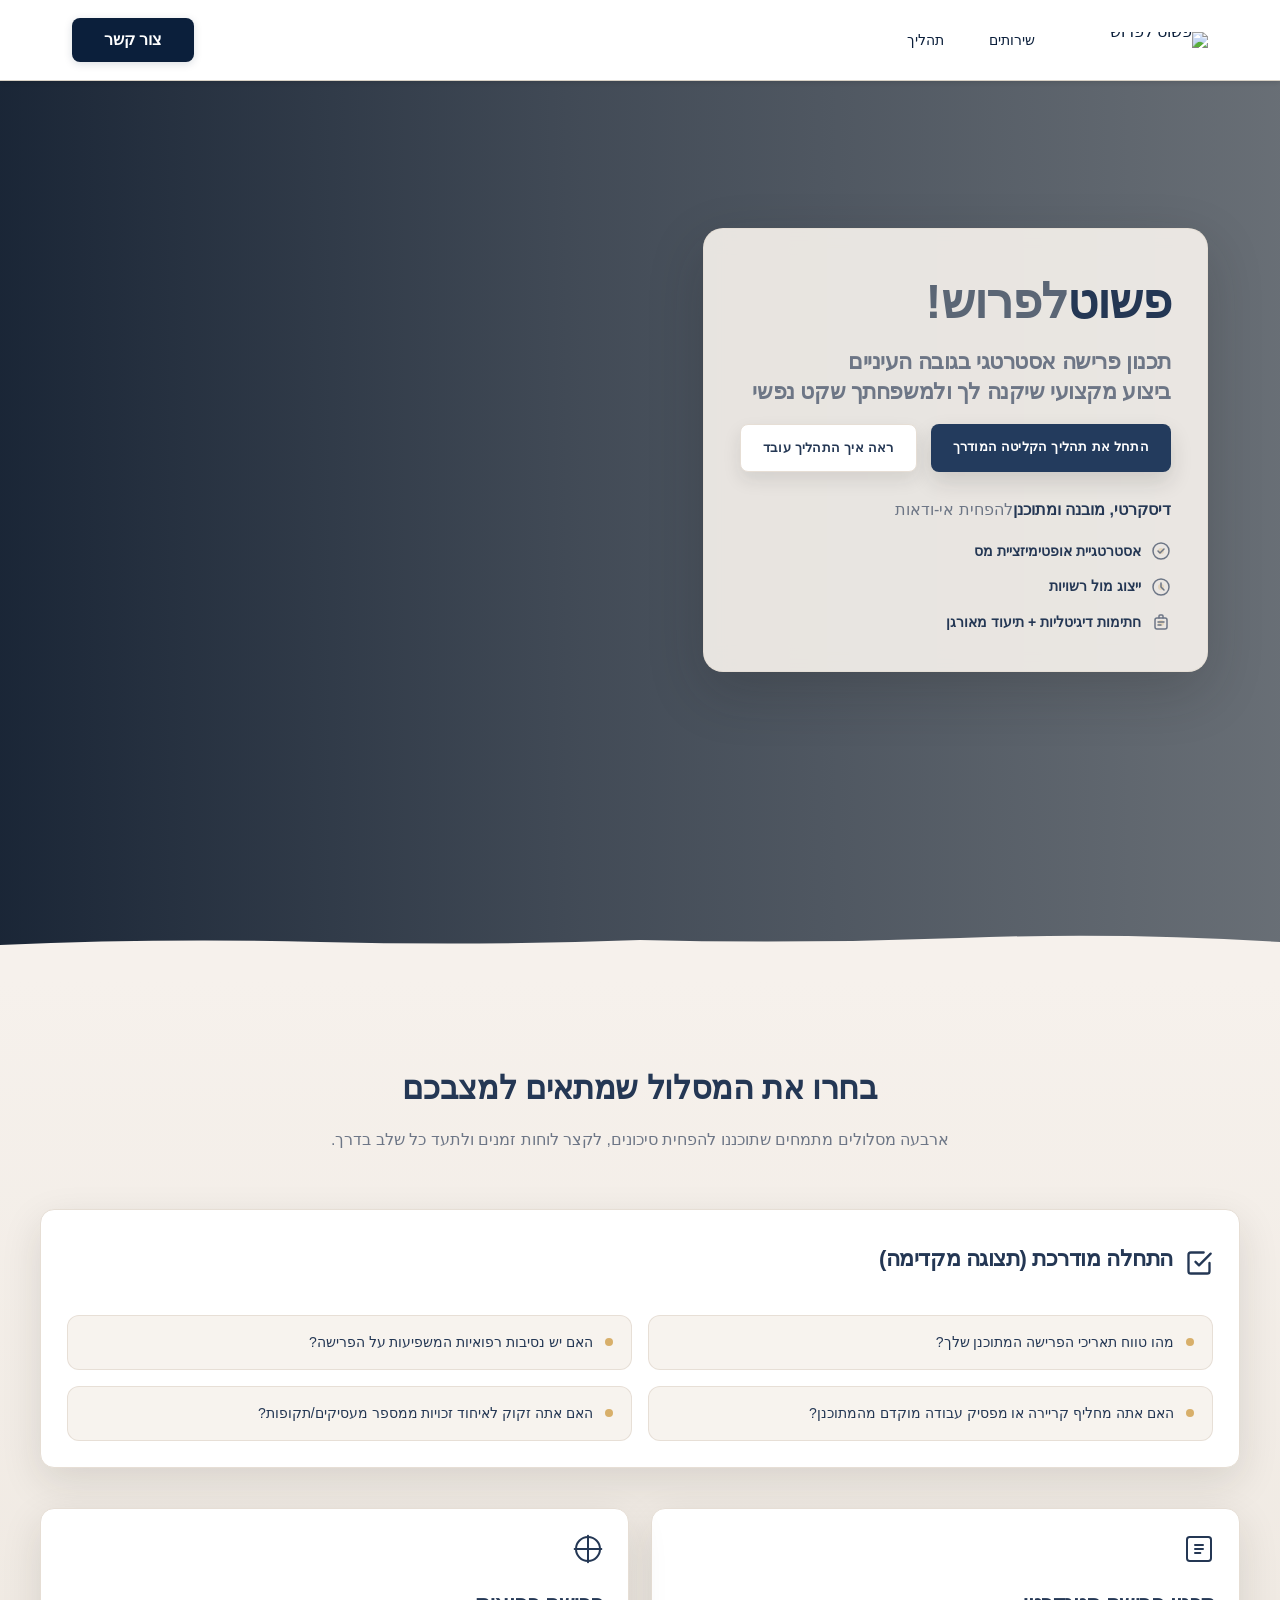
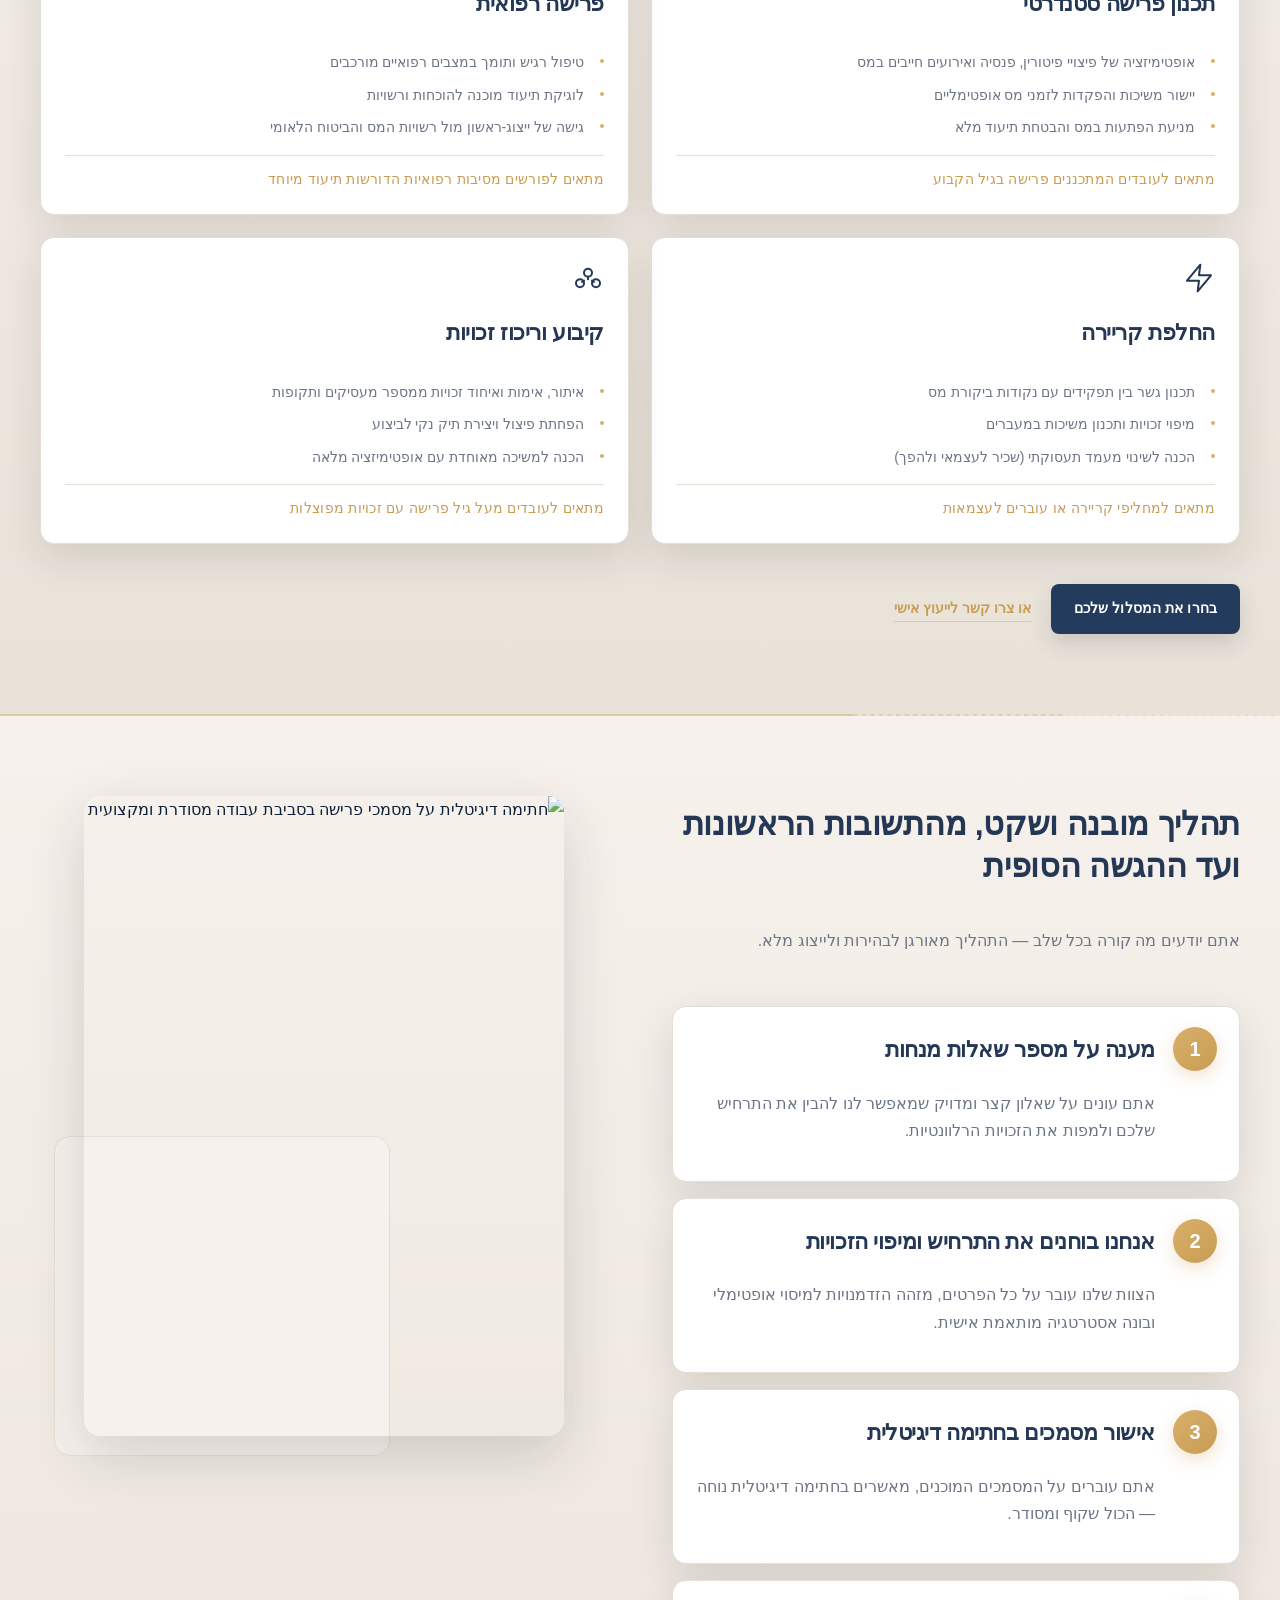
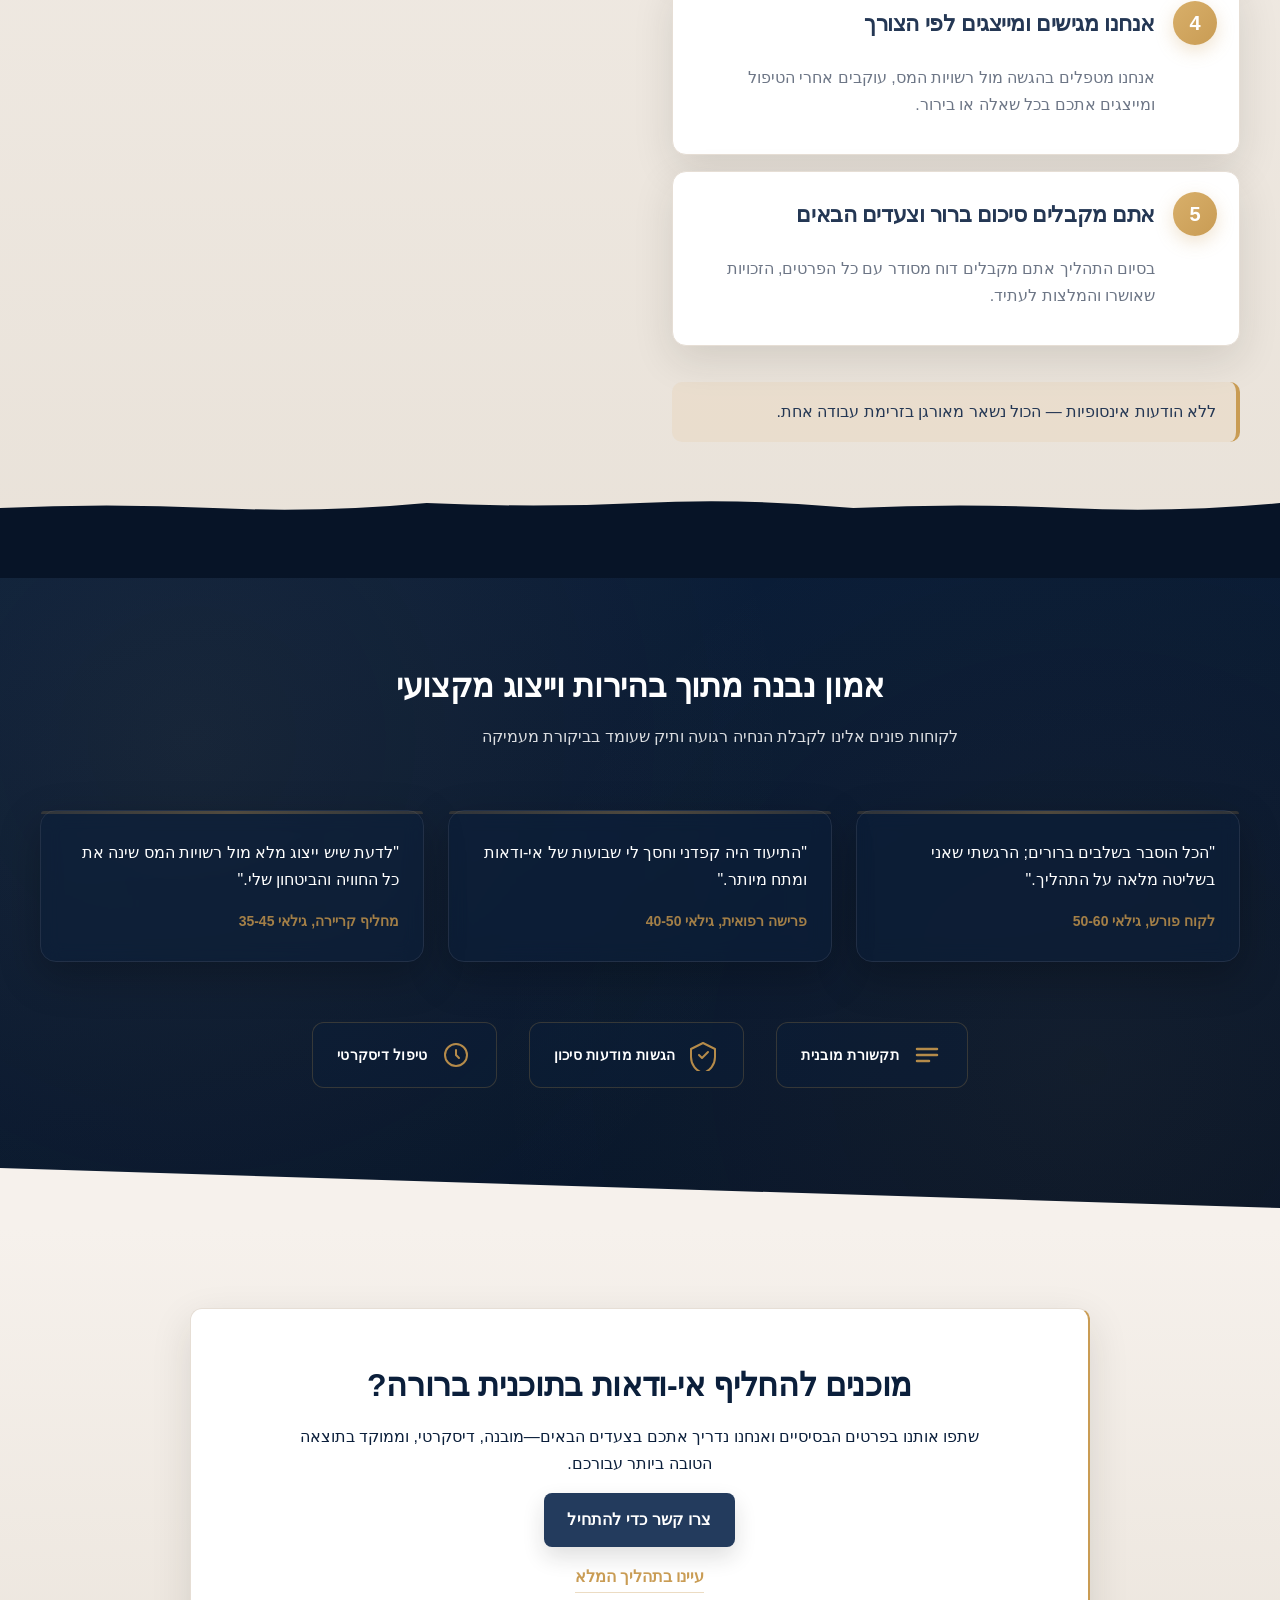
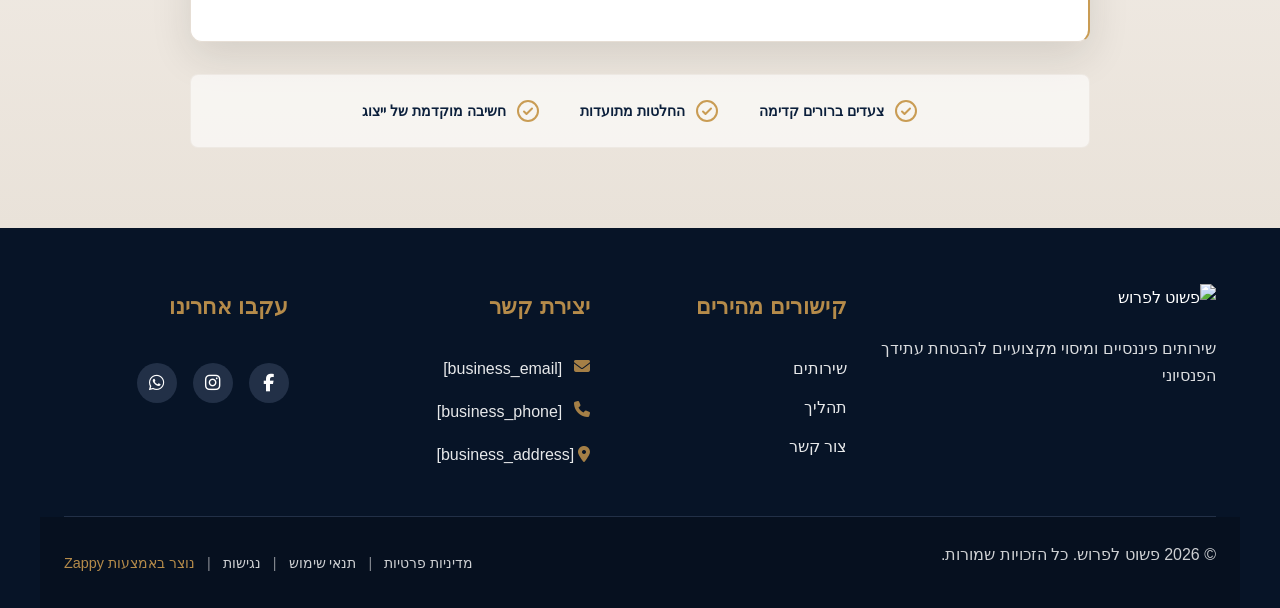
==== commit 95e2d3b1: "Background sync: Progressive GitHub Sync" ====
--- a/public/index.html
+++ b/public/index.html
@@ -1 +1 @@
-<!doctype html><html dir="rtl" lang="he"><head><meta charset="UTF-8"><meta content="width=device-width,initial-scale=1" name="viewport"><meta content="index, follow" name="robots"><title>ייעוץ מס לפרישה מוקדמת עם ייצוג מלא — פשוט לפרוש</title><meta content="בוטיק פרימיום לתכנון פרישה חכם המשלב אופטימיזציה מיסויית אסטרטגית עם ייצוג מלא מול רשויות המס. פתרון דיגיטלי מתקדם לפרישה נכונה מהפעם הראשונה." name="description"><meta content="ייעוץ מס לפרישה מוקדמת, תכנון פרישה רפואית ומיסוי, ייצוג מול רשויות המס פרישה, בוטיק תכנון פרישה, אופטימיזציה מיסויית פרישה" name="keywords"><link href="/assets/favicon.ico" rel="icon" type="image/x-icon"><link href="/assets/favicon-16x16.png" rel="icon" type="image/png" sizes="16x16"><link href="/assets/favicon-32x32.png" rel="icon" type="image/png" sizes="32x32"><link href="/assets/favicon-48x48.png" rel="icon" type="image/png" sizes="48x48"><link href="/assets/favicon-192x192.png" rel="icon" type="image/png" sizes="192x192"><link href="/assets/favicon-512x512.png" rel="icon" type="image/png" sizes="512x512"><link href="/assets/apple-touch-icon.png" rel="apple-touch-icon"><script>!function(){"use strict";var t="65c5269c-d2c4-47d6-839c-84287a5c5ec6",e="https://api.zappy5.com/api/analytics/track",a=18e5,n=2592e6,o=!0,i=!0,r=!0;var s=function(){var e="zappy_visitor_"+t,a=null;try{if(a=localStorage.getItem(e)){var o=JSON.parse(a),i=Date.now();if(i-o.created<n)return o.lastSeen=i,localStorage.setItem(e,JSON.stringify(o)),o.id}}catch(t){console.warn("Zappy Analytics: LocalStorage not available")}var r="zv_"+Date.now()+"_"+Math.random().toString(36).substr(2,9);try{localStorage.setItem(e,JSON.stringify({id:r,created:Date.now(),lastSeen:Date.now()}))}catch(t){}return r}(),c=function(){var e="zappy_session_"+t,n=null;try{if(n=sessionStorage.getItem(e)){var o=JSON.parse(n),i=Date.now();if(i-o.timestamp<a)return o.timestamp=i,sessionStorage.setItem(e,JSON.stringify(o)),o.id}}catch(t){console.warn("Zappy Analytics: SessionStorage not available")}var r="zs_"+Date.now()+"_"+Math.random().toString(36).substr(2,9);try{sessionStorage.setItem(e,JSON.stringify({id:r,timestamp:Date.now()}))}catch(t){}return r}();function l(a,n){n=n||{};var o={website_id:t,event_type:a,page_path:window.location.pathname,referrer:document.referrer||"direct",visitor_id:s,session_id:c,metadata:n};if(navigator.sendBeacon){var i=new Blob([JSON.stringify(o)],{type:"application/json"});navigator.sendBeacon(e,i)}else fetch(e,{method:"POST",headers:{"Content-Type":"application/json"},body:JSON.stringify(o),keepalive:!0}).catch(function(t){console.warn("Zappy Analytics: Failed to track event",t)})}o&&l("pageview",{title:document.title,url:window.location.href}),i&&document.addEventListener("click",function(t){var e=t.target;if("BUTTON"===e.tagName||e.closest("button")){var a="BUTTON"===e.tagName?e:e.closest("button");l("click",{element:"button",text:a.textContent.trim().substring(0,100),id:a.id||null,class:a.className||null})}else if("A"===e.tagName||e.closest("a")){var n="A"===e.tagName?e:e.closest("a");l("navigation",{element:"link",text:n.textContent.trim().substring(0,100),href:n.href,external:n.hostname!==window.location.hostname})}},!0),r&&document.addEventListener("submit",function(t){var e=t.target;l("form_submit",{form_id:e.id||null,form_name:e.name||null,form_action:e.action||null,form_method:e.method||"GET"})},!0);var d=Date.now();window.addEventListener("beforeunload",function(){l("page_unload",{time_on_page:Math.floor((Date.now()-d)/1e3),page_path:window.location.pathname})}),window.zappyAnalytics={track:l,getVisitorId:function(){return s},getSessionId:function(){return c}}}()</script><meta content="ייעוץ מס לפרישה מוקדמת עם ייצוג מלא — פשוט לפרוש" property="og:title"><meta content="בוטיק פרימיום לתכנון פרישה חכם המשלב אופטימיזציה מיסויית אסטרטגית עם ייצוג מלא מול רשויות המס. פתרון דיגיטלי מתקדם לפרישה נכונה מהפעם הראשונה." property="og:description"><meta content="website" property="og:type"><meta content="he_IL" property="og:locale"><meta content="summary_large_image" name="twitter:card"><meta content="ייעוץ מס לפרישה מוקדמת עם ייצוג מלא — פשוט לפרוש" name="twitter:title"><meta content="בוטיק פרימיום לתכנון פרישה חכם המשלב אופטימיזציה מיסויית אסטרטגית עם ייצוג מלא מול רשויות המס. פתרון דיגיטלי מתקדם לפרישה נכונה מהפעם הראשונה." name="twitter:description"><link href="https://cdnjs.cloudflare.com/ajax/libs/font-awesome/6.4.0/css/all.min.css" rel="stylesheet"><link href="/assets/favicon.ico" rel="icon" type="image/x-icon"><link href="/assets/favicon-16x16.png" rel="icon" type="image/png" sizes="16x16"><link href="/assets/favicon-32x32.png" rel="icon" type="image/png" sizes="32x32"><link href="/assets/favicon-48x48.png" rel="icon" type="image/png" sizes="48x48"><link href="/assets/favicon-192x192.png" rel="icon" type="image/png" sizes="192x192"><link href="/assets/favicon-512x512.png" rel="icon" type="image/png" sizes="512x512"><link href="/assets/apple-touch-icon.png" rel="apple-touch-icon"><link href="https://cdn.jsdelivr.net/npm/vanilla-cookieconsent@3/dist/cookieconsent.css" rel="stylesheet"><script src="https://cdn.jsdelivr.net/npm/vanilla-cookieconsent@3/dist/cookieconsent.umd.js"></script><script src="https://cdn.jsdelivr.net/gh/mickidum/acc_toolbar/acctoolbar/acctoolbar.min.js"></script><link href="/styles.css" rel="stylesheet"><style id="zappy-dropdown-submenu-styles">#navMenu li:has(.sub-menu),.nav-menu li:has(.sub-menu),.navbar li:has(.sub-menu),nav li:has(.sub-menu){position:relative}#navMenu .sub-menu,.nav-menu .sub-menu,.navbar .sub-menu,nav .sub-menu{display:block!important;position:absolute!important;top:100%;left:0;min-width:220px;background:#fff;border-radius:8px;box-shadow:0 8px 25px rgba(0,0,0,.15);padding:8px 0;opacity:0;visibility:hidden;transform:translateY(10px);transition:all .3s ease;z-index:1000;list-style:none;pointer-events:none}#navMenu li:hover>.sub-menu,.nav-menu li:hover>.sub-menu,.navbar li:hover>.sub-menu,nav li:hover>.sub-menu{opacity:1!important;visibility:visible!important;transform:translateY(0)!important;pointer-events:auto!important}.sub-menu li{list-style:none;margin:0;padding:0}.sub-menu a{display:block!important;padding:10px 16px!important;color:#333!important;font-weight:500;text-decoration:none;white-space:nowrap;transition:background-color .2s}.sub-menu a:hover{background-color:#f5f5f5}[dir=rtl] .nav-menu .sub-menu,[dir=rtl] .navbar .sub-menu,[dir=rtl] nav .sub-menu,html[lang=ar] .nav-menu .sub-menu,html[lang=ar] .navbar .sub-menu,html[lang=ar] nav .sub-menu,html[lang=he] .nav-menu .sub-menu,html[lang=he] .navbar .sub-menu,html[lang=he] nav .sub-menu{left:auto!important;right:0!important}.sub-menu:empty,.sub-menu:not(:has(li)),.sub-menu:not(:has(li:not(.zappy-hidden-menu-item))){display:none!important;opacity:0!important;visibility:hidden!important;pointer-events:none!important}li:has(.menu-group-title):hover>.sub-menu{opacity:1!important;visibility:visible!important;transform:translateY(0)!important;pointer-events:auto!important}#navMenu>li>.menu-group-title,.nav-menu>li>.menu-group-title{display:inline-block;padding:.5rem 1rem;cursor:default;user-select:none}@media (max-width:768px){#navMenu .sub-menu,.nav-menu .sub-menu,.navbar .sub-menu,nav .sub-menu{position:static!important;transform:none!important;box-shadow:none!important;background:0 0!important;max-height:0;overflow:hidden;opacity:0;visibility:hidden;transition:max-height .3s ease,opacity .3s ease;padding:0!important;border-radius:0!important}.sub-menu.mobile-expanded{max-height:500px!important;opacity:1!important;visibility:visible!important;padding:8px 0 8px 16px!important}[dir=rtl] .sub-menu.mobile-expanded,html[lang=he] .sub-menu.mobile-expanded{padding:8px 16px 8px 0!important}#navMenu li:hover>.sub-menu,.nav-menu li:hover>.sub-menu,.navbar li:hover>.sub-menu,nav li:hover>.sub-menu{opacity:0;visibility:hidden;pointer-events:none}#navMenu li>.sub-menu.mobile-expanded,.nav-menu li>.sub-menu.mobile-expanded,.navbar li>.sub-menu.mobile-expanded,nav li>.sub-menu.mobile-expanded{opacity:1!important;visibility:visible!important;pointer-events:auto!important}#navMenu li:has(.sub-menu),.nav-menu li:has(.sub-menu),.navbar li:has(.sub-menu),nav li:has(.sub-menu){display:flex!important;flex-wrap:wrap!important;align-items:center!important;position:relative!important;min-height:44px!important}#navMenu li:has(.sub-menu)>a,.nav-menu li:has(.sub-menu)>a,.navbar li:has(.sub-menu)>a,nav li:has(.sub-menu)>a{flex:1!important;min-width:0!important}#navMenu li:has(.sub-menu)>.menu-group-title,.nav-menu li:has(.sub-menu)>.menu-group-title,.navbar li:has(.sub-menu)>.menu-group-title,nav li:has(.sub-menu)>.menu-group-title{flex:1!important;min-width:0!important;padding:0!important;line-height:inherit!important}#navMenu li:has(.sub-menu)>.sub-menu,.nav-menu li:has(.sub-menu)>.sub-menu,.navbar li:has(.sub-menu)>.sub-menu,nav li:has(.sub-menu)>.sub-menu{flex-basis:100%!important;width:100%!important}#navMenu li:has(.sub-menu)>a [class*=arrow],#navMenu li:has(.sub-menu)>a [class*=chevron],.nav-menu li:has(.sub-menu)>a .fa-angle-down,.nav-menu li:has(.sub-menu)>a .fa-chevron-down,.nav-menu li:has(.sub-menu)>a [class*=arrow],.nav-menu li:has(.sub-menu)>a [class*=chevron],nav li:has(.sub-menu)>a [class*=arrow],nav li:has(.sub-menu)>a [class*=chevron]{display:none!important;visibility:hidden!important}.mobile-submenu-toggle{display:flex!important;align-items:center!important;justify-content:center!important;width:44px!important;height:auto!important;background:0 0!important;border:none!important;cursor:pointer!important;color:var(--text-dark)!important;position:static!important;flex-shrink:0!important;align-self:stretch!important;z-index:2!important;padding:0!important;margin:0!important}.mobile-submenu-toggle::after{content:''!important;width:0!important;height:0!important;border-left:6px solid transparent!important;border-right:6px solid transparent!important;border-top:7px solid currentColor!important;transition:transform .3s ease!important}.mobile-submenu-toggle.expanded::after{transform:rotate(180deg)!important}.sub-menu a{padding:10px 0!important;display:block!important;color:var(--text-dark)!important}.navbar .sub-menu li a,.zappy-products-dropdown .sub-menu a,nav.navbar .sub-menu li a{color:var(--text-dark)!important}}@media (min-width:769px){.mobile-submenu-toggle{display:none!important}}</style><style id="zappy-widget-visibility">#mic-access-tool-box,#mic-access-tool-general-button,#mic-init-access-tool #mic-access-tool-box,#mic-init-access-tool #mic-access-tool-general-button,#mic-init-access-tool .mic-access-tool-general-button,._access-icon,._access-menu,.mic-access-tool-box,.mic-access-tool-general-button,div[id*=mic-access-tool-box]{display:none!important;visibility:hidden!important;opacity:0!important;pointer-events:none!important}</style></head><body><nav class="navbar" dir="rtl"><button aria-label="Menu" class="mobile-toggle" id="mobileToggle"><svg viewBox="0 0 24 24" fill="none" height="24" width="24" class="hamburger-icon"><path d="M3 12h18M3 6h18M3 18h18" stroke="currentColor" stroke-width="2" stroke-linecap="round"></path></svg><svg viewBox="0 0 24 24" fill="none" height="24" width="24" class="close-icon" style="display:none"><path d="M18 6L6 18M6 6l12 12" stroke="currentColor" stroke-width="2" stroke-linecap="round"></path></svg></button><button aria-label="Call" class="phone-header-btn"><svg viewBox="0 0 24 24" fill="currentColor" height="20" width="20"><path d="M22 16.92v3a2 2 0 0 1-2.18 2 19.79 19.79 0 0 1-8.63-3.07 19.5 19.5 0 0 1-6-6 19.79 19.79 0 0 1-3.07-8.67A2 2 0 0 1 4.11 2h3a2 2 0 0 1 2 1.72 12.84 12.84 0 0 0 .7 2.81 2 2 0 0 1-.45 2.11L8.09 9.91a16 16 0 0 0 6 6l1.27-1.27a2 2 0 0 1 2.11-.45 12.84 12.84 0 0 0 2.81.7A2 2 0 0 1 22 16.92z"></path></svg></button><div class="nav-container"><div class="nav-brand"><a href="/" class="logo-link"><img alt="פשוט לפרוש" src="/assets/logo.webp" class="logo"></a></div><ul class="nav-menu" id="navMenu"><li><a href="/services">שירותים</a></li><li><a href="/process">תהליך</a></li></ul><div class="nav-cta-container"><a href="/contact" class="nav-cta-btn">צור קשר</a></div></div></nav><main><section class="index-hero-section" data-layout-spec="בית-hero" data-hero-type="fullscreen-scrim"><div class="index-hero-section__bg-wrapper" data-preserve-bg="0"><img alt="משרד ייעוץ פרישה מקצועי ומזמין" src="/assets/site-index-hero-bg-image.webp" class="index-hero-section__bg-image" data-context="Professional retirement planning office environment: a warm, sophisticated workspace with natural light streaming through large windows, a polished wooden desk with organized financial documents and a tablet displaying charts, soft cream and navy blue color palette, professional yet approachable atmosphere, shallow depth of field focusing on the desk area, subtle gold accents from a pen or desk accessories, conveys trust and expertise in financial services" data-hero-bg="true" data-placeholder="index-hero-bg-image" height="1080" width="1920"></div><div class="index-hero-section__scrim" aria-hidden="true"></div><div class="index-hero-section__content-wrapper"><div class="index-hero-section__overlay-card"><h1 class="index-hero-section__headline">פשוט<font color="#5b6675">לפרוש!</font></h1><h3 class="index-hero-section__subtitle">תכנון לפרישה יציבה ונכונה שמדברת בגובה העיניים.<br>ביצוע פרישה שיקנה לך ולמשפחתך שקט נפשי</h3><div class="index-hero-section__cta-group"><a href="/contact" class="index-hero-section__btn index-hero-section__btn--primary">התחל את תהליך הקליטה המודרך</a><a href="/process" class="index-hero-section__btn index-hero-section__btn--secondary">ראה איך התהליך עובד</a></div><p class="index-hero-section__reassurance"><strong>דיסקרטי, מובנה ומתוכנן</strong>להפחית אי-ודאות</p><div class="index-hero-section__trust-bullets"><div class="index-hero-section__trust-item"><svg viewBox="0 0 20 20" xmlns="http://www.w3.org/2000/svg" fill="none" height="20" width="20" data-element-type="icon" data-icon-type="svg" class="index-hero-section__trust-icon"><circle cx="10" cy="10" r="3" fill="currentColor" opacity="0.3"></circle><path d="M10 2C5.58172 2 2 5.58172 2 10C2 14.4183 5.58172 18 10 18C14.4183 18 18 14.4183 18 10C18 5.58172 14.4183 2 10 2Z" stroke="currentColor" stroke-width="1.5" stroke-linecap="round"></path><path d="M7 10L9 12L13 8" stroke="currentColor" stroke-width="1.5" stroke-linecap="round" stroke-linejoin="round"></path></svg><span class="index-hero-section__trust-text">אסטרטגיית אופטימיזציית מס</span></div><div class="index-hero-section__trust-item"><svg viewBox="0 0 20 20" xmlns="http://www.w3.org/2000/svg" fill="none" height="20" width="20" data-element-type="icon" data-icon-type="svg" class="index-hero-section__trust-icon"><circle cx="10" cy="10" r="3" fill="currentColor" opacity="0.3"></circle><path d="M10 2C5.58172 2 2 5.58172 2 10C2 14.4183 5.58172 18 10 18C14.4183 18 18 14.4183 18 10C18 5.58172 14.4183 2 10 2Z" stroke="currentColor" stroke-width="1.5" stroke-linecap="round"></path><path d="M10 6V10L13 13" stroke="currentColor" stroke-width="1.5" stroke-linecap="round" stroke-linejoin="round"></path></svg><span class="index-hero-section__trust-text">ייצוג מול רשויות</span></div><div class="index-hero-section__trust-item"><svg viewBox="0 0 20 20" xmlns="http://www.w3.org/2000/svg" fill="none" height="20" width="20" data-element-type="icon" data-icon-type="svg" class="index-hero-section__trust-icon"><circle cx="10" cy="10" r="3" fill="currentColor" opacity="0.3"></circle><rect height="11" rx="2" stroke="currentColor" stroke-width="1.5" width="12" x="4" y="5"></rect><path d="M8 5V3C8 2.44772 8.44772 2 9 2H11C11.5523 2 12 2.44772 12 3V5" stroke="currentColor" stroke-width="1.5" stroke-linecap="round"></path><path d="M7 9H13M7 12H10" stroke="currentColor" stroke-width="1.5" stroke-linecap="round"></path></svg><span class="index-hero-section__trust-text">חתימות דיגיטליות + תיעוד מאורגן</span></div></div></div></div><div class="index-hero-section-divider-wrapper"><svg viewBox="0 0 1200 80" xmlns="http://www.w3.org/2000/svg" aria-hidden="true" preserveAspectRatio="none"><path d="M0,80 L0,45 Q150,38 300,42 T600,40 Q750,44 900,38 T1200,42 L1200,80 Z" fill="#F6F1EC"></path></svg></div></section><section class="index-services-section" data-layout-spec="בית-services"><div class="index-services-container"><div class="index-services-intro"><h2>בחרו את המסלול שמתאים למצבכם</h2><p>ארבעה מסלולים מתמחים שתוכננו להפחית סיכונים, לקצר לוחות זמנים ולתעד כל שלב בדרך.</p></div><div class="index-services-preview-card"><div class="index-services-preview-header"><svg viewBox="0 0 24 24" xmlns="http://www.w3.org/2000/svg" fill="none" height="28" width="28" aria-hidden="true"><path d="M9 11l3 3L22 4" stroke="currentColor" stroke-width="2" stroke-linecap="round" stroke-linejoin="round"></path><path d="M21 12v7a2 2 0 01-2 2H5a2 2 0 01-2-2V5a2 2 0 012-2h11" stroke="currentColor" stroke-width="2" stroke-linecap="round" stroke-linejoin="round"></path></svg><h3>התחלה מודרכת (תצוגה מקדימה)</h3></div><div class="index-services-preview-grid"><div class="index-services-question-chip"><div class="index-services-chip-dot"></div><span>מהו טווח תאריכי הפרישה המתוכנן שלך?</span></div><div class="index-services-question-chip"><div class="index-services-chip-dot"></div><span>האם יש נסיבות רפואיות המשפיעות על הפרישה?</span></div><div class="index-services-question-chip"><div class="index-services-chip-dot"></div><span>האם אתה מחליף קריירה או מפסיק עבודה מוקדם מהמתוכנן?</span></div><div class="index-services-question-chip"><div class="index-services-chip-dot"></div><span>האם אתה זקוק לאיחוד זכויות ממספר מעסיקים/תקופות?</span></div></div></div><div class="index-services-pathways-grid"><div class="index-services-pathway-card"><svg viewBox="0 0 24 24" xmlns="http://www.w3.org/2000/svg" fill="none" height="32" width="32" data-element-type="icon" data-icon-type="svg"><rect height="18" rx="2" stroke="currentColor" stroke-width="1.5" width="18" x="3" y="3"></rect><path d="M9 9h6M9 12h6M9 15h4" stroke="currentColor" stroke-width="1.5" stroke-linecap="round"></path></svg><h3>תכנון פרישה סטנדרטי</h3><ul><li>אופטימיזציה של פיצויי פיטורין, פנסיה ואירועים חייבים במס</li><li>יישור משיכות והפקדות לזמני מס אופטימליים</li><li>מניעת הפתעות במס והבטחת תיעוד מלא</li></ul><div class="index-services-card-footer"><small>מתאים לעובדים המתכננים פרישה בגיל הקבוע</small></div></div><div class="index-services-pathway-card"><svg viewBox="0 0 24 24" xmlns="http://www.w3.org/2000/svg" fill="none" height="32" width="32" data-element-type="icon" data-icon-type="svg"><path d="M12 2v20M2 12h20" stroke="currentColor" stroke-width="1.5" stroke-linecap="round"></path><circle cx="12" cy="12" r="9" stroke="currentColor" stroke-width="1.5"></circle></svg><h3>פרישה רפואית</h3><ul><li>טיפול רגיש ותומך במצבים רפואיים מורכבים</li><li>לוגיקת תיעוד מוכנה להוכחות ורשויות</li><li>גישה של ייצוג-ראשון מול רשויות המס והביטוח הלאומי</li></ul><div class="index-services-card-footer"><small>מתאים לפורשים מסיבות רפואיות הדורשות תיעוד מיוחד</small></div></div><div class="index-services-pathway-card"><svg viewBox="0 0 24 24" xmlns="http://www.w3.org/2000/svg" fill="none" height="32" width="32" data-element-type="icon" data-icon-type="svg"><path d="M13 2L3 14h9l-1 8 10-12h-9l1-8z" stroke="currentColor" stroke-width="1.5" stroke-linecap="round" stroke-linejoin="round"></path></svg><h3>החלפת קריירה</h3><ul><li>תכנון גשר בין תפקידים עם נקודות ביקורת מס</li><li>מיפוי זכויות ותכנון משיכות במעברים</li><li>הכנה לשינוי מעמד תעסוקתי (שכיר לעצמאי ולהפך)</li></ul><div class="index-services-card-footer"><small>מתאים למחליפי קריירה או עוברים לעצמאות</small></div></div><div class="index-services-pathway-card"><svg viewBox="0 0 24 24" xmlns="http://www.w3.org/2000/svg" fill="none" height="32" width="32" data-element-type="icon" data-icon-type="svg"><circle cx="12" cy="8" r="3" stroke="currentColor" stroke-width="1.5"></circle><circle cx="6" cy="16" r="3" stroke="currentColor" stroke-width="1.5"></circle><circle cx="18" cy="16" r="3" stroke="currentColor" stroke-width="1.5"></circle><path d="M12 11v2M9 14l-1.5 1M15 14l1.5 1" stroke="currentColor" stroke-width="1.5" stroke-linecap="round"></path></svg><h3>קיבוע וריכוז זכויות</h3><ul><li>איתור, אימות ואיחוד זכויות ממספר מעסיקים ותקופות</li><li>הפחתת פיצול ויצירת תיק נקי לביצוע</li><li>הכנה למשיכה מאוחדת עם אופטימיזציה מלאה</li></ul><div class="index-services-card-footer"><small>מתאים לעובדים מעל גיל פרישה עם זכויות מפוצלות</small></div></div></div><div class="index-services-cta-row"><a href="/services" class="index-services-btn-primary">בחרו את המסלול שלכם</a><a href="/contact" class="index-services-link-cta">או צרו קשר לייעוץ אישי</a></div></div><div class="index-services-divider-wrapper"><svg viewBox="0 0 1200 2" xmlns="http://www.w3.org/2000/svg" aria-hidden="true" preserveAspectRatio="none"><line stroke="#D8AF6A" stroke-dasharray="0" stroke-width="1" x1="0" x2="800" y1="1" y2="1"></line><line stroke="#D8AF6A" stroke-dasharray="4 4" stroke-width="1" x1="800" x2="1000" y1="1" y2="1" opacity="0.7"></line><line stroke="#D8AF6A" stroke-dasharray="2 6" stroke-width="1" x1="1000" x2="1200" y1="1" y2="1" opacity="0.4"></line></svg></div></section><section class="index-steps-section" data-layout-spec="בית-steps"><div class="index-steps-container"><div class="index-steps-content-column"><h2>תהליך מובנה ושקט, מהתשובות הראשונות ועד ההגשה הסופית</h2><p class="index-steps-intro">אתם יודעים מה קורה בכל שלב — התהליך מאורגן לבהירות ולייצוג מלא.</p><div class="index-steps-list"><article class="index-steps-card"><div class="index-steps-number">1</div><div class="index-steps-card-content"><h3>מענה על מספר שאלות מנחות</h3><p>אתם עונים על שאלון קצר ומדויק שמאפשר לנו להבין את התרחיש שלכם ולמפות את הזכויות הרלוונטיות.</p></div></article><article class="index-steps-card"><div class="index-steps-number">2</div><div class="index-steps-card-content"><h3>אנחנו בוחנים את התרחיש ומיפוי הזכויות</h3><p>הצוות שלנו עובר על כל הפרטים, מזהה הזדמנויות למיסוי אופטימלי ובונה אסטרטגיה מותאמת אישית.</p></div></article><article class="index-steps-card"><div class="index-steps-number">3</div><div class="index-steps-card-content"><h3>אישור מסמכים בחתימה דיגיטלית</h3><p>אתם עוברים על המסמכים המוכנים, מאשרים בחתימה דיגיטלית נוחה — הכול שקוף ומסודר.</p></div></article><article class="index-steps-card"><div class="index-steps-number">4</div><div class="index-steps-card-content"><h3>אנחנו מגישים ומייצגים לפי הצורך</h3><p>אנחנו מטפלים בהגשה מול רשויות המס, עוקבים אחרי הטיפול ומייצגים אתכם בכל שאלה או בירור.</p></div></article><article class="index-steps-card"><div class="index-steps-number">5</div><div class="index-steps-card-content"><h3>אתם מקבלים סיכום ברור וצעדים הבאים</h3><p>בסיום התהליך אתם מקבלים דוח מסודר עם כל הפרטים, הזכויות שאושרו והמלצות לעתיד.</p></div></article></div><p class="index-steps-reassurance">ללא הודעות אינסופיות — הכול נשאר מאורגן בזרימת עבודה אחת.</p></div><div class="index-steps-imagery-column"><div class="index-steps-image-wrapper"><div class="index-steps-backplate"></div><img alt="חתימה דיגיטלית על מסמכי פרישה בסביבת עבודה מסודרת ומקצועית" src="/assets/site-index-steps-image-1.webp" data-context="A calm, professional desk scene with hands signing documents digitally on a tablet or laptop. Neutral tones, warm lighting, clean workspace with minimal papers, a coffee cup, and a pen. The scene should convey trust, organization, and modern digital workflow for retirement planning. Desaturated warm color palette, soft focus background, reassuring and premium atmosphere suitable for financial services." data-placeholder="index-steps-image-1" height="800" width="600"></div></div></div><div class="index-steps-divider-wrapper"><svg viewBox="0 0 1200 100" xmlns="http://www.w3.org/2000/svg" aria-hidden="true" preserveAspectRatio="none"><defs><linearGradient id="index-steps-gradient" x1="0%" x2="0%" y1="0%" y2="100%"><stop offset="0%" style="stop-color:#F6F1EC;stop-opacity:1"></stop><stop offset="100%" style="stop-color:#071427;stop-opacity:1"></stop></linearGradient></defs><path d="M0,100 L0,30 Q100,25 200,30 T400,25 Q500,30 600,25 T800,30 Q900,25 1000,30 T1200,25 L1200,100 Z" fill="#071427"></path></svg></div></section><section class="index-testimonials-section" data-layout-spec="בית-testimonials"><div class="index-testimonials-container"><div class="index-testimonials-header"><h2>אמון נבנה מתוך בהירות וייצוג מקצועי</h2><p>לקוחות פונים אלינו לקבלת הנחיה רגועה ותיק שעומד בביקורת מעמיקה</p></div><div class="index-testimonials-grid"><div class="index-testimonial-card"><div class="index-testimonial-highlight"></div><p class="index-testimonial-quote">"הכל הוסבר בשלבים ברורים; הרגשתי שאני בשליטה מלאה על התהליך."</p><div class="index-testimonial-attribution">לקוח פורש, גילאי 50-60</div></div><div class="index-testimonial-card"><div class="index-testimonial-highlight"></div><p class="index-testimonial-quote">"התיעוד היה קפדני וחסך לי שבועות של אי-ודאות ומתח מיותר."</p><div class="index-testimonial-attribution">פרישה רפואית, גילאי 40-50</div></div><div class="index-testimonial-card"><div class="index-testimonial-highlight"></div><p class="index-testimonial-quote">"לדעת שיש ייצוג מלא מול רשויות המס שינה את כל החוויה והביטחון שלי."</p><div class="index-testimonial-attribution">מחליף קריירה, גילאי 35-45</div></div></div><div class="index-testimonials-values"><div class="index-value-item"><svg viewBox="0 0 32 32" xmlns="http://www.w3.org/2000/svg" fill="none" height="32" width="32" class="index-value-icon" aria-hidden="true"><path d="M6 10h20M6 16h20M6 22h12" stroke="currentColor" stroke-width="2.5" stroke-linecap="round"></path></svg><span>תקשורת מובנית</span></div><div class="index-value-item"><svg viewBox="0 0 32 32" xmlns="http://www.w3.org/2000/svg" fill="none" height="32" width="32" class="index-value-icon" aria-hidden="true"><path d="M16 4L4 10v8c0 7.5 5 14 12 16 7-2 12-8.5 12-16v-8L16 4z" stroke="currentColor" stroke-width="2" stroke-linejoin="round" fill="none"></path><path d="M12 16l3 3 6-6" stroke="currentColor" stroke-width="2" stroke-linecap="round" stroke-linejoin="round"></path></svg><span>הגשות מודעות סיכון</span></div><div class="index-value-item"><svg viewBox="0 0 32 32" xmlns="http://www.w3.org/2000/svg" fill="none" height="32" width="32" class="index-value-icon" aria-hidden="true"><circle cx="16" cy="16" r="11" stroke="currentColor" stroke-width="2" fill="none"></circle><path d="M16 11v5l3 3" stroke="currentColor" stroke-width="2" stroke-linecap="round"></path></svg><span>טיפול דיסקרטי</span></div></div></div><div class="index-testimonials-divider-wrapper"><svg viewBox="0 0 1200 80" xmlns="http://www.w3.org/2000/svg" aria-hidden="true" preserveAspectRatio="none"><path d="M0,80 L0,20 L1200,60 L1200,80 Z" fill="#F6F1EC"></path></svg></div></section><section class="index-cta-section" data-layout-spec="בית-cta"><div class="index-cta-container"><div class="index-cta-card"><h2>מוכנים להחליף אי-ודאות בתוכנית ברורה?</h2><p>שתפו אותנו בפרטים הבסיסיים ואנחנו נדריך אתכם בצעדים הבאים—מובנה, דיסקרטי, וממוקד בתוצאה הטובה ביותר עבורכם.</p><div class="index-cta-buttons"><a href="/contact" class="btn-primary">צרו קשר כדי להתחיל</a><a href="/process" class="index-cta-secondary-link">עיינו בתהליך המלא</a></div></div><div class="index-cta-reassurance"><div class="index-cta-reassurance-item"><svg viewBox="0 0 24 24" xmlns="http://www.w3.org/2000/svg" fill="none" class="index-cta-check-icon" aria-hidden="true"><circle cx="12" cy="12" r="10" stroke="currentColor" stroke-width="2"></circle><path d="M8 12.5L10.5 15L16 9.5" stroke="currentColor" stroke-width="2" stroke-linecap="round" stroke-linejoin="round"></path></svg><span>צעדים ברורים קדימה</span></div><div class="index-cta-reassurance-item"><svg viewBox="0 0 24 24" xmlns="http://www.w3.org/2000/svg" fill="none" class="index-cta-check-icon" aria-hidden="true"><circle cx="12" cy="12" r="10" stroke="currentColor" stroke-width="2"></circle><path d="M8 12.5L10.5 15L16 9.5" stroke="currentColor" stroke-width="2" stroke-linecap="round" stroke-linejoin="round"></path></svg><span>החלטות מתועדות</span></div><div class="index-cta-reassurance-item"><svg viewBox="0 0 24 24" xmlns="http://www.w3.org/2000/svg" fill="none" class="index-cta-check-icon" aria-hidden="true"><circle cx="12" cy="12" r="10" stroke="currentColor" stroke-width="2"></circle><path d="M8 12.5L10.5 15L16 9.5" stroke="currentColor" stroke-width="2" stroke-linecap="round" stroke-linejoin="round"></path></svg><span>חשיבה מוקדמת של ייצוג</span></div></div></div></section></main><footer class="site-footer"><div class="footer-container"><div class="footer-top"><div class="footer-column footer-about"><img alt="פשוט לפרוש" src="/assets/logo.webp" class="logo"><p class="footer-description">שירותים פיננסיים ומיסוי מקצועיים להבטחת עתידך הפנסיוני</p></div><div class="footer-column footer-links"><h3 class="footer-heading">קישורים מהירים</h3><ul class="footer-menu"><li><a href="/services">שירותים</a></li><li><a href="/process">תהליך</a></li><li><a href="/contact">צור קשר</a></li></ul></div><div class="footer-column footer-contact"><h3 class="footer-heading">יצירת קשר</h3><ul class="contact-list"><li><i class="fas fa-envelope"></i><a href="mailto:[business_email]">[business_email]</a></li><li><i class="fas fa-phone"></i><a href="tel:[business_phone]">[business_phone]</a></li><li><a href="/"><i class="fas fa-map-marker-alt"></i><span>[business_address]</span></a></li></ul></div><div class="footer-column footer-social"><h3 class="footer-heading">עקבו אחרינו</h3><div class="social-links"><a href="[facebook_handle]" aria-label="Facebook"><i class="fab fa-facebook-f"></i></a><a href="[instagram_handle]" aria-label="Instagram"><i class="fab fa-instagram"></i></a><a href="[whatsapp_handle]" aria-label="WhatsApp"><i class="fab fa-whatsapp"></i></a></div></div></div><div class="footer-bottom"><div class="footer-bottom-content"><div class="copyright"><p>© 2026 פשוט לפרוש. כל הזכויות שמורות.</p></div><div class="footer-legal"><a href="/privacy">מדיניות פרטיות</a><span class="separator">|</span><a href="/terms">תנאי שימוש</a><span class="separator">|</span><a href="/accessibility">נגישות</a><span class="separator">|</span><a href="https://zappy5.com" class="zappy-attribution" target="_blank">נוצר באמצעות Zappy</a></div></div></div></div></footer><a href="https://wa.me/[whatsapp_handle]" class="whatsapp-float" aria-label="WhatsApp"><i class="fab fa-whatsapp"></i></a><div data-integration="accessibility:toolbar"></div><script src="/script.js"></script><script id="zappy-mobile-submenu-script">!function(){function e(){if(window.innerWidth>768)return document.querySelectorAll(".mobile-submenu-toggle").forEach(function(e){e.remove()}),void document.querySelectorAll(".sub-menu.mobile-expanded").forEach(function(e){e.classList.remove("mobile-expanded")});document.querySelectorAll(".nav-menu li:has(.sub-menu), nav li:has(.sub-menu), .navbar li:has(.sub-menu), #navMenu li:has(.sub-menu)").forEach(function(e){if(!e.querySelector(".mobile-submenu-toggle")){var t=e.querySelector(".sub-menu"),n=e.querySelector(":scope > a");if(t&&n){var o=document.createElement("button");o.className="mobile-submenu-toggle",o.setAttribute("aria-label","Toggle submenu"),o.setAttribute("type","button"),n.insertAdjacentElement("afterend",o),o.addEventListener("click",function(e){e.preventDefault(),e.stopPropagation(),document.querySelectorAll(".sub-menu.mobile-expanded").forEach(function(e){if(e!==t){e.classList.remove("mobile-expanded");var n=e.parentElement.querySelector(".mobile-submenu-toggle");n&&n.classList.remove("expanded")}}),t.classList.toggle("mobile-expanded"),o.classList.toggle("expanded")})}}})}var t;"loading"===document.readyState?document.addEventListener("DOMContentLoaded",e):e(),window.addEventListener("resize",function(){clearTimeout(t),t=setTimeout(e,250)});var n=new MutationObserver(function(t){t.forEach(function(t){if("attributes"===t.type){var n=t.target;n.classList&&(n.classList.contains("active")||n.classList.contains("open"))&&setTimeout(e,100)}})});setTimeout(function(){document.querySelectorAll(".mobile-menu, .nav-menu, #navMenu, nav").forEach(function(e){n.observe(e,{attributes:!0,attributeFilter:["class","style"]})})},500)}()</script></body></html>+<!doctype html><html dir="rtl" lang="he"><head><meta charset="UTF-8"><meta content="width=device-width,initial-scale=1" name="viewport"><meta content="index, follow" name="robots"><title>ייעוץ מס לפרישה מוקדמת עם ייצוג מלא — פשוט לפרוש</title><meta content="בוטיק פרימיום לתכנון פרישה חכם המשלב אופטימיזציה מיסויית אסטרטגית עם ייצוג מלא מול רשויות המס. פתרון דיגיטלי מתקדם לפרישה נכונה מהפעם הראשונה." name="description"><meta content="ייעוץ מס לפרישה מוקדמת, תכנון פרישה רפואית ומיסוי, ייצוג מול רשויות המס פרישה, בוטיק תכנון פרישה, אופטימיזציה מיסויית פרישה" name="keywords"><link href="/assets/favicon.ico" rel="icon" type="image/x-icon"><link href="/assets/favicon-16x16.png" rel="icon" type="image/png" sizes="16x16"><link href="/assets/favicon-32x32.png" rel="icon" type="image/png" sizes="32x32"><link href="/assets/favicon-48x48.png" rel="icon" type="image/png" sizes="48x48"><link href="/assets/favicon-192x192.png" rel="icon" type="image/png" sizes="192x192"><link href="/assets/favicon-512x512.png" rel="icon" type="image/png" sizes="512x512"><link href="/assets/apple-touch-icon.png" rel="apple-touch-icon"><script>!function(){"use strict";var t="65c5269c-d2c4-47d6-839c-84287a5c5ec6",e="https://api.zappy5.com/api/analytics/track",a=18e5,n=2592e6,o=!0,i=!0,r=!0;var s=function(){var e="zappy_visitor_"+t,a=null;try{if(a=localStorage.getItem(e)){var o=JSON.parse(a),i=Date.now();if(i-o.created<n)return o.lastSeen=i,localStorage.setItem(e,JSON.stringify(o)),o.id}}catch(t){console.warn("Zappy Analytics: LocalStorage not available")}var r="zv_"+Date.now()+"_"+Math.random().toString(36).substr(2,9);try{localStorage.setItem(e,JSON.stringify({id:r,created:Date.now(),lastSeen:Date.now()}))}catch(t){}return r}(),c=function(){var e="zappy_session_"+t,n=null;try{if(n=sessionStorage.getItem(e)){var o=JSON.parse(n),i=Date.now();if(i-o.timestamp<a)return o.timestamp=i,sessionStorage.setItem(e,JSON.stringify(o)),o.id}}catch(t){console.warn("Zappy Analytics: SessionStorage not available")}var r="zs_"+Date.now()+"_"+Math.random().toString(36).substr(2,9);try{sessionStorage.setItem(e,JSON.stringify({id:r,timestamp:Date.now()}))}catch(t){}return r}();function l(a,n){n=n||{};var o={website_id:t,event_type:a,page_path:window.location.pathname,referrer:document.referrer||"direct",visitor_id:s,session_id:c,metadata:n};if(navigator.sendBeacon){var i=new Blob([JSON.stringify(o)],{type:"application/json"});navigator.sendBeacon(e,i)}else fetch(e,{method:"POST",headers:{"Content-Type":"application/json"},body:JSON.stringify(o),keepalive:!0}).catch(function(t){console.warn("Zappy Analytics: Failed to track event",t)})}o&&l("pageview",{title:document.title,url:window.location.href}),i&&document.addEventListener("click",function(t){var e=t.target;if("BUTTON"===e.tagName||e.closest("button")){var a="BUTTON"===e.tagName?e:e.closest("button");l("click",{element:"button",text:a.textContent.trim().substring(0,100),id:a.id||null,class:a.className||null})}else if("A"===e.tagName||e.closest("a")){var n="A"===e.tagName?e:e.closest("a");l("navigation",{element:"link",text:n.textContent.trim().substring(0,100),href:n.href,external:n.hostname!==window.location.hostname})}},!0),r&&document.addEventListener("submit",function(t){var e=t.target;l("form_submit",{form_id:e.id||null,form_name:e.name||null,form_action:e.action||null,form_method:e.method||"GET"})},!0);var d=Date.now();window.addEventListener("beforeunload",function(){l("page_unload",{time_on_page:Math.floor((Date.now()-d)/1e3),page_path:window.location.pathname})}),window.zappyAnalytics={track:l,getVisitorId:function(){return s},getSessionId:function(){return c}}}()</script><meta content="ייעוץ מס לפרישה מוקדמת עם ייצוג מלא — פשוט לפרוש" property="og:title"><meta content="בוטיק פרימיום לתכנון פרישה חכם המשלב אופטימיזציה מיסויית אסטרטגית עם ייצוג מלא מול רשויות המס. פתרון דיגיטלי מתקדם לפרישה נכונה מהפעם הראשונה." property="og:description"><meta content="website" property="og:type"><meta content="he_IL" property="og:locale"><meta content="summary_large_image" name="twitter:card"><meta content="ייעוץ מס לפרישה מוקדמת עם ייצוג מלא — פשוט לפרוש" name="twitter:title"><meta content="בוטיק פרימיום לתכנון פרישה חכם המשלב אופטימיזציה מיסויית אסטרטגית עם ייצוג מלא מול רשויות המס. פתרון דיגיטלי מתקדם לפרישה נכונה מהפעם הראשונה." name="twitter:description"><link href="https://cdnjs.cloudflare.com/ajax/libs/font-awesome/6.4.0/css/all.min.css" rel="stylesheet"><link href="/assets/favicon.ico" rel="icon" type="image/x-icon"><link href="/assets/favicon-16x16.png" rel="icon" type="image/png" sizes="16x16"><link href="/assets/favicon-32x32.png" rel="icon" type="image/png" sizes="32x32"><link href="/assets/favicon-48x48.png" rel="icon" type="image/png" sizes="48x48"><link href="/assets/favicon-192x192.png" rel="icon" type="image/png" sizes="192x192"><link href="/assets/favicon-512x512.png" rel="icon" type="image/png" sizes="512x512"><link href="/assets/apple-touch-icon.png" rel="apple-touch-icon"><link href="https://cdn.jsdelivr.net/npm/vanilla-cookieconsent@3/dist/cookieconsent.css" rel="stylesheet"><script src="https://cdn.jsdelivr.net/npm/vanilla-cookieconsent@3/dist/cookieconsent.umd.js"></script><script src="https://cdn.jsdelivr.net/gh/mickidum/acc_toolbar/acctoolbar/acctoolbar.min.js"></script><link href="/styles.css" rel="stylesheet"><style id="zappy-dropdown-submenu-styles">#navMenu li:has(.sub-menu),.nav-menu li:has(.sub-menu),.navbar li:has(.sub-menu),nav li:has(.sub-menu){position:relative}#navMenu .sub-menu,.nav-menu .sub-menu,.navbar .sub-menu,nav .sub-menu{display:block!important;position:absolute!important;top:100%;left:0;min-width:220px;background:#fff;border-radius:8px;box-shadow:0 8px 25px rgba(0,0,0,.15);padding:8px 0;opacity:0;visibility:hidden;transform:translateY(10px);transition:all .3s ease;z-index:1000;list-style:none;pointer-events:none}#navMenu li:hover>.sub-menu,.nav-menu li:hover>.sub-menu,.navbar li:hover>.sub-menu,nav li:hover>.sub-menu{opacity:1!important;visibility:visible!important;transform:translateY(0)!important;pointer-events:auto!important}.sub-menu li{list-style:none;margin:0;padding:0}.sub-menu a{display:block!important;padding:10px 16px!important;color:#333!important;font-weight:500;text-decoration:none;white-space:nowrap;transition:background-color .2s}.sub-menu a:hover{background-color:#f5f5f5}[dir=rtl] .nav-menu .sub-menu,[dir=rtl] .navbar .sub-menu,[dir=rtl] nav .sub-menu,html[lang=ar] .nav-menu .sub-menu,html[lang=ar] .navbar .sub-menu,html[lang=ar] nav .sub-menu,html[lang=he] .nav-menu .sub-menu,html[lang=he] .navbar .sub-menu,html[lang=he] nav .sub-menu{left:auto!important;right:0!important}.sub-menu:empty,.sub-menu:not(:has(li)),.sub-menu:not(:has(li:not(.zappy-hidden-menu-item))){display:none!important;opacity:0!important;visibility:hidden!important;pointer-events:none!important}li:has(.menu-group-title):hover>.sub-menu{opacity:1!important;visibility:visible!important;transform:translateY(0)!important;pointer-events:auto!important}#navMenu>li>.menu-group-title,.nav-menu>li>.menu-group-title{display:inline-block;padding:.5rem 1rem;cursor:default;user-select:none}@media (max-width:768px){#navMenu .sub-menu,.nav-menu .sub-menu,.navbar .sub-menu,nav .sub-menu{position:static!important;transform:none!important;box-shadow:none!important;background:0 0!important;max-height:0;overflow:hidden;opacity:0;visibility:hidden;transition:max-height .3s ease,opacity .3s ease;padding:0!important;border-radius:0!important}.sub-menu.mobile-expanded{max-height:500px!important;opacity:1!important;visibility:visible!important;padding:8px 0 8px 16px!important}[dir=rtl] .sub-menu.mobile-expanded,html[lang=he] .sub-menu.mobile-expanded{padding:8px 16px 8px 0!important}#navMenu li:hover>.sub-menu,.nav-menu li:hover>.sub-menu,.navbar li:hover>.sub-menu,nav li:hover>.sub-menu{opacity:0;visibility:hidden;pointer-events:none}#navMenu li>.sub-menu.mobile-expanded,.nav-menu li>.sub-menu.mobile-expanded,.navbar li>.sub-menu.mobile-expanded,nav li>.sub-menu.mobile-expanded{opacity:1!important;visibility:visible!important;pointer-events:auto!important}#navMenu li:has(.sub-menu),.nav-menu li:has(.sub-menu),.navbar li:has(.sub-menu),nav li:has(.sub-menu){display:flex!important;flex-wrap:wrap!important;align-items:center!important;position:relative!important;min-height:44px!important}#navMenu li:has(.sub-menu)>a,.nav-menu li:has(.sub-menu)>a,.navbar li:has(.sub-menu)>a,nav li:has(.sub-menu)>a{flex:1!important;min-width:0!important}#navMenu li:has(.sub-menu)>.menu-group-title,.nav-menu li:has(.sub-menu)>.menu-group-title,.navbar li:has(.sub-menu)>.menu-group-title,nav li:has(.sub-menu)>.menu-group-title{flex:1!important;min-width:0!important;padding:0!important;line-height:inherit!important}#navMenu li:has(.sub-menu)>.sub-menu,.nav-menu li:has(.sub-menu)>.sub-menu,.navbar li:has(.sub-menu)>.sub-menu,nav li:has(.sub-menu)>.sub-menu{flex-basis:100%!important;width:100%!important}#navMenu li:has(.sub-menu)>a [class*=arrow],#navMenu li:has(.sub-menu)>a [class*=chevron],.nav-menu li:has(.sub-menu)>a .fa-angle-down,.nav-menu li:has(.sub-menu)>a .fa-chevron-down,.nav-menu li:has(.sub-menu)>a [class*=arrow],.nav-menu li:has(.sub-menu)>a [class*=chevron],nav li:has(.sub-menu)>a [class*=arrow],nav li:has(.sub-menu)>a [class*=chevron]{display:none!important;visibility:hidden!important}.mobile-submenu-toggle{display:flex!important;align-items:center!important;justify-content:center!important;width:44px!important;height:auto!important;background:0 0!important;border:none!important;cursor:pointer!important;color:var(--text-dark)!important;position:static!important;flex-shrink:0!important;align-self:stretch!important;z-index:2!important;padding:0!important;margin:0!important}.mobile-submenu-toggle::after{content:''!important;width:0!important;height:0!important;border-left:6px solid transparent!important;border-right:6px solid transparent!important;border-top:7px solid currentColor!important;transition:transform .3s ease!important}.mobile-submenu-toggle.expanded::after{transform:rotate(180deg)!important}.sub-menu a{padding:10px 0!important;display:block!important;color:var(--text-dark)!important}.navbar .sub-menu li a,.zappy-products-dropdown .sub-menu a,nav.navbar .sub-menu li a{color:var(--text-dark)!important}}@media (min-width:769px){.mobile-submenu-toggle{display:none!important}}</style><style id="zappy-widget-visibility">#mic-access-tool-box,#mic-access-tool-general-button,#mic-init-access-tool #mic-access-tool-box,#mic-init-access-tool #mic-access-tool-general-button,#mic-init-access-tool .mic-access-tool-general-button,._access-icon,._access-menu,.mic-access-tool-box,.mic-access-tool-general-button,div[id*=mic-access-tool-box]{display:none!important;visibility:hidden!important;opacity:0!important;pointer-events:none!important}</style></head><body><nav class="navbar" dir="rtl"><button aria-label="Menu" class="mobile-toggle" id="mobileToggle"><svg viewBox="0 0 24 24" fill="none" height="24" width="24" class="hamburger-icon"><path d="M3 12h18M3 6h18M3 18h18" stroke="currentColor" stroke-width="2" stroke-linecap="round"></path></svg><svg viewBox="0 0 24 24" fill="none" height="24" width="24" class="close-icon" style="display:none"><path d="M18 6L6 18M6 6l12 12" stroke="currentColor" stroke-width="2" stroke-linecap="round"></path></svg></button><button aria-label="Call" class="phone-header-btn"><svg viewBox="0 0 24 24" fill="currentColor" height="20" width="20"><path d="M22 16.92v3a2 2 0 0 1-2.18 2 19.79 19.79 0 0 1-8.63-3.07 19.5 19.5 0 0 1-6-6 19.79 19.79 0 0 1-3.07-8.67A2 2 0 0 1 4.11 2h3a2 2 0 0 1 2 1.72 12.84 12.84 0 0 0 .7 2.81 2 2 0 0 1-.45 2.11L8.09 9.91a16 16 0 0 0 6 6l1.27-1.27a2 2 0 0 1 2.11-.45 12.84 12.84 0 0 0 2.81.7A2 2 0 0 1 22 16.92z"></path></svg></button><div class="nav-container"><div class="nav-brand"><a href="/" class="logo-link"><img alt="פשוט לפרוש" src="/assets/logo.webp" class="logo"></a></div><ul class="nav-menu" id="navMenu"><li><a href="/services">שירותים</a></li><li><a href="/process">תהליך</a></li></ul><div class="nav-cta-container"><a href="/contact" class="nav-cta-btn">צור קשר</a></div></div></nav><main><section class="index-hero-section" data-layout-spec="בית-hero" data-hero-type="fullscreen-scrim"><div class="index-hero-section__bg-wrapper" data-preserve-bg="0"><img alt="משרד ייעוץ פרישה מקצועי ומזמין" src="/assets/site-index-hero-bg-image.webp" class="index-hero-section__bg-image" data-context="Professional retirement planning office environment: a warm, sophisticated workspace with natural light streaming through large windows, a polished wooden desk with organized financial documents and a tablet displaying charts, soft cream and navy blue color palette, professional yet approachable atmosphere, shallow depth of field focusing on the desk area, subtle gold accents from a pen or desk accessories, conveys trust and expertise in financial services" data-hero-bg="true" data-placeholder="index-hero-bg-image" height="1080" width="1920"></div><div class="index-hero-section__scrim" aria-hidden="true"></div><div class="index-hero-section__content-wrapper"><div class="index-hero-section__overlay-card"><h1 class="index-hero-section__headline">פשוט<font color="#5b6675">לפרוש!</font></h1><h3 class="index-hero-section__subtitle">תכנון פרישה אסטרטגי בגובה העיניים<br>ביצוע מקצועי שיקנה לך ולמשפחתך שקט נפשי&nbsp;&nbsp;</h3><div class="index-hero-section__cta-group"><a href="/contact" class="index-hero-section__btn index-hero-section__btn--primary">התחל את תהליך הקליטה המודרך</a><a href="/process" class="index-hero-section__btn index-hero-section__btn--secondary">ראה איך התהליך עובד</a></div><p class="index-hero-section__reassurance"><strong>דיסקרטי, מובנה ומתוכנן</strong>להפחית אי-ודאות</p><div class="index-hero-section__trust-bullets"><div class="index-hero-section__trust-item"><svg viewBox="0 0 20 20" xmlns="http://www.w3.org/2000/svg" fill="none" height="20" width="20" data-element-type="icon" data-icon-type="svg" class="index-hero-section__trust-icon"><circle cx="10" cy="10" r="3" fill="currentColor" opacity="0.3"></circle><path d="M10 2C5.58172 2 2 5.58172 2 10C2 14.4183 5.58172 18 10 18C14.4183 18 18 14.4183 18 10C18 5.58172 14.4183 2 10 2Z" stroke="currentColor" stroke-width="1.5" stroke-linecap="round"></path><path d="M7 10L9 12L13 8" stroke="currentColor" stroke-width="1.5" stroke-linecap="round" stroke-linejoin="round"></path></svg><span class="index-hero-section__trust-text">אסטרטגיית אופטימיזציית מס</span></div><div class="index-hero-section__trust-item"><svg viewBox="0 0 20 20" xmlns="http://www.w3.org/2000/svg" fill="none" height="20" width="20" data-element-type="icon" data-icon-type="svg" class="index-hero-section__trust-icon"><circle cx="10" cy="10" r="3" fill="currentColor" opacity="0.3"></circle><path d="M10 2C5.58172 2 2 5.58172 2 10C2 14.4183 5.58172 18 10 18C14.4183 18 18 14.4183 18 10C18 5.58172 14.4183 2 10 2Z" stroke="currentColor" stroke-width="1.5" stroke-linecap="round"></path><path d="M10 6V10L13 13" stroke="currentColor" stroke-width="1.5" stroke-linecap="round" stroke-linejoin="round"></path></svg><span class="index-hero-section__trust-text">ייצוג מול רשויות</span></div><div class="index-hero-section__trust-item"><svg viewBox="0 0 20 20" xmlns="http://www.w3.org/2000/svg" fill="none" height="20" width="20" data-element-type="icon" data-icon-type="svg" class="index-hero-section__trust-icon"><circle cx="10" cy="10" r="3" fill="currentColor" opacity="0.3"></circle><rect height="11" rx="2" stroke="currentColor" stroke-width="1.5" width="12" x="4" y="5"></rect><path d="M8 5V3C8 2.44772 8.44772 2 9 2H11C11.5523 2 12 2.44772 12 3V5" stroke="currentColor" stroke-width="1.5" stroke-linecap="round"></path><path d="M7 9H13M7 12H10" stroke="currentColor" stroke-width="1.5" stroke-linecap="round"></path></svg><span class="index-hero-section__trust-text">חתימות דיגיטליות + תיעוד מאורגן</span></div></div></div></div><div class="index-hero-section-divider-wrapper"><svg viewBox="0 0 1200 80" xmlns="http://www.w3.org/2000/svg" aria-hidden="true" preserveAspectRatio="none"><path d="M0,80 L0,45 Q150,38 300,42 T600,40 Q750,44 900,38 T1200,42 L1200,80 Z" fill="#F6F1EC"></path></svg></div></section><section class="index-services-section" data-layout-spec="בית-services"><div class="index-services-container"><div class="index-services-intro"><h2>בחרו את המסלול שמתאים למצבכם</h2><p>ארבעה מסלולים מתמחים שתוכננו להפחית סיכונים, לקצר לוחות זמנים ולתעד כל שלב בדרך.</p></div><div class="index-services-preview-card"><div class="index-services-preview-header"><svg viewBox="0 0 24 24" xmlns="http://www.w3.org/2000/svg" fill="none" height="28" width="28" aria-hidden="true"><path d="M9 11l3 3L22 4" stroke="currentColor" stroke-width="2" stroke-linecap="round" stroke-linejoin="round"></path><path d="M21 12v7a2 2 0 01-2 2H5a2 2 0 01-2-2V5a2 2 0 012-2h11" stroke="currentColor" stroke-width="2" stroke-linecap="round" stroke-linejoin="round"></path></svg><h3>התחלה מודרכת (תצוגה מקדימה)</h3></div><div class="index-services-preview-grid"><div class="index-services-question-chip"><div class="index-services-chip-dot"></div><span>מהו טווח תאריכי הפרישה המתוכנן שלך?</span></div><div class="index-services-question-chip"><div class="index-services-chip-dot"></div><span>האם יש נסיבות רפואיות המשפיעות על הפרישה?</span></div><div class="index-services-question-chip"><div class="index-services-chip-dot"></div><span>האם אתה מחליף קריירה או מפסיק עבודה מוקדם מהמתוכנן?</span></div><div class="index-services-question-chip"><div class="index-services-chip-dot"></div><span>האם אתה זקוק לאיחוד זכויות ממספר מעסיקים/תקופות?</span></div></div></div><div class="index-services-pathways-grid"><div class="index-services-pathway-card"><svg viewBox="0 0 24 24" xmlns="http://www.w3.org/2000/svg" fill="none" height="32" width="32" data-element-type="icon" data-icon-type="svg"><rect height="18" rx="2" stroke="currentColor" stroke-width="1.5" width="18" x="3" y="3"></rect><path d="M9 9h6M9 12h6M9 15h4" stroke="currentColor" stroke-width="1.5" stroke-linecap="round"></path></svg><h3>תכנון פרישה סטנדרטי</h3><ul><li>אופטימיזציה של פיצויי פיטורין, פנסיה ואירועים חייבים במס</li><li>יישור משיכות והפקדות לזמני מס אופטימליים</li><li>מניעת הפתעות במס והבטחת תיעוד מלא</li></ul><div class="index-services-card-footer"><small>מתאים לעובדים המתכננים פרישה בגיל הקבוע</small></div></div><div class="index-services-pathway-card"><svg viewBox="0 0 24 24" xmlns="http://www.w3.org/2000/svg" fill="none" height="32" width="32" data-element-type="icon" data-icon-type="svg"><path d="M12 2v20M2 12h20" stroke="currentColor" stroke-width="1.5" stroke-linecap="round"></path><circle cx="12" cy="12" r="9" stroke="currentColor" stroke-width="1.5"></circle></svg><h3>פרישה רפואית</h3><ul><li>טיפול רגיש ותומך במצבים רפואיים מורכבים</li><li>לוגיקת תיעוד מוכנה להוכחות ורשויות</li><li>גישה של ייצוג-ראשון מול רשויות המס והביטוח הלאומי</li></ul><div class="index-services-card-footer"><small>מתאים לפורשים מסיבות רפואיות הדורשות תיעוד מיוחד</small></div></div><div class="index-services-pathway-card"><svg viewBox="0 0 24 24" xmlns="http://www.w3.org/2000/svg" fill="none" height="32" width="32" data-element-type="icon" data-icon-type="svg"><path d="M13 2L3 14h9l-1 8 10-12h-9l1-8z" stroke="currentColor" stroke-width="1.5" stroke-linecap="round" stroke-linejoin="round"></path></svg><h3>החלפת קריירה</h3><ul><li>תכנון גשר בין תפקידים עם נקודות ביקורת מס</li><li>מיפוי זכויות ותכנון משיכות במעברים</li><li>הכנה לשינוי מעמד תעסוקתי (שכיר לעצמאי ולהפך)</li></ul><div class="index-services-card-footer"><small>מתאים למחליפי קריירה או עוברים לעצמאות</small></div></div><div class="index-services-pathway-card"><svg viewBox="0 0 24 24" xmlns="http://www.w3.org/2000/svg" fill="none" height="32" width="32" data-element-type="icon" data-icon-type="svg"><circle cx="12" cy="8" r="3" stroke="currentColor" stroke-width="1.5"></circle><circle cx="6" cy="16" r="3" stroke="currentColor" stroke-width="1.5"></circle><circle cx="18" cy="16" r="3" stroke="currentColor" stroke-width="1.5"></circle><path d="M12 11v2M9 14l-1.5 1M15 14l1.5 1" stroke="currentColor" stroke-width="1.5" stroke-linecap="round"></path></svg><h3>קיבוע וריכוז זכויות</h3><ul><li>איתור, אימות ואיחוד זכויות ממספר מעסיקים ותקופות</li><li>הפחתת פיצול ויצירת תיק נקי לביצוע</li><li>הכנה למשיכה מאוחדת עם אופטימיזציה מלאה</li></ul><div class="index-services-card-footer"><small>מתאים לעובדים מעל גיל פרישה עם זכויות מפוצלות</small></div></div></div><div class="index-services-cta-row"><a href="/services" class="index-services-btn-primary">בחרו את המסלול שלכם</a><a href="/contact" class="index-services-link-cta">או צרו קשר לייעוץ אישי</a></div></div><div class="index-services-divider-wrapper"><svg viewBox="0 0 1200 2" xmlns="http://www.w3.org/2000/svg" aria-hidden="true" preserveAspectRatio="none"><line stroke="#D8AF6A" stroke-dasharray="0" stroke-width="1" x1="0" x2="800" y1="1" y2="1"></line><line stroke="#D8AF6A" stroke-dasharray="4 4" stroke-width="1" x1="800" x2="1000" y1="1" y2="1" opacity="0.7"></line><line stroke="#D8AF6A" stroke-dasharray="2 6" stroke-width="1" x1="1000" x2="1200" y1="1" y2="1" opacity="0.4"></line></svg></div></section><section class="index-steps-section" data-layout-spec="בית-steps"><div class="index-steps-container"><div class="index-steps-content-column"><h2>תהליך מובנה ושקט, מהתשובות הראשונות ועד ההגשה הסופית</h2><p class="index-steps-intro">אתם יודעים מה קורה בכל שלב — התהליך מאורגן לבהירות ולייצוג מלא.</p><div class="index-steps-list"><article class="index-steps-card"><div class="index-steps-number">1</div><div class="index-steps-card-content"><h3>מענה על מספר שאלות מנחות</h3><p>אתם עונים על שאלון קצר ומדויק שמאפשר לנו להבין את התרחיש שלכם ולמפות את הזכויות הרלוונטיות.</p></div></article><article class="index-steps-card"><div class="index-steps-number">2</div><div class="index-steps-card-content"><h3>אנחנו בוחנים את התרחיש ומיפוי הזכויות</h3><p>הצוות שלנו עובר על כל הפרטים, מזהה הזדמנויות למיסוי אופטימלי ובונה אסטרטגיה מותאמת אישית.</p></div></article><article class="index-steps-card"><div class="index-steps-number">3</div><div class="index-steps-card-content"><h3>אישור מסמכים בחתימה דיגיטלית</h3><p>אתם עוברים על המסמכים המוכנים, מאשרים בחתימה דיגיטלית נוחה — הכול שקוף ומסודר.</p></div></article><article class="index-steps-card"><div class="index-steps-number">4</div><div class="index-steps-card-content"><h3>אנחנו מגישים ומייצגים לפי הצורך</h3><p>אנחנו מטפלים בהגשה מול רשויות המס, עוקבים אחרי הטיפול ומייצגים אתכם בכל שאלה או בירור.</p></div></article><article class="index-steps-card"><div class="index-steps-number">5</div><div class="index-steps-card-content"><h3>אתם מקבלים סיכום ברור וצעדים הבאים</h3><p>בסיום התהליך אתם מקבלים דוח מסודר עם כל הפרטים, הזכויות שאושרו והמלצות לעתיד.</p></div></article></div><p class="index-steps-reassurance">ללא הודעות אינסופיות — הכול נשאר מאורגן בזרימת עבודה אחת.</p></div><div class="index-steps-imagery-column"><div class="index-steps-image-wrapper"><div class="index-steps-backplate"></div><img alt="חתימה דיגיטלית על מסמכי פרישה בסביבת עבודה מסודרת ומקצועית" src="/assets/site-index-steps-image-1.webp" data-context="A calm, professional desk scene with hands signing documents digitally on a tablet or laptop. Neutral tones, warm lighting, clean workspace with minimal papers, a coffee cup, and a pen. The scene should convey trust, organization, and modern digital workflow for retirement planning. Desaturated warm color palette, soft focus background, reassuring and premium atmosphere suitable for financial services." data-placeholder="index-steps-image-1" height="800" width="600"></div></div></div><div class="index-steps-divider-wrapper"><svg viewBox="0 0 1200 100" xmlns="http://www.w3.org/2000/svg" aria-hidden="true" preserveAspectRatio="none"><defs><linearGradient id="index-steps-gradient" x1="0%" x2="0%" y1="0%" y2="100%"><stop offset="0%" style="stop-color:#F6F1EC;stop-opacity:1"></stop><stop offset="100%" style="stop-color:#071427;stop-opacity:1"></stop></linearGradient></defs><path d="M0,100 L0,30 Q100,25 200,30 T400,25 Q500,30 600,25 T800,30 Q900,25 1000,30 T1200,25 L1200,100 Z" fill="#071427"></path></svg></div></section><section class="index-testimonials-section" data-layout-spec="בית-testimonials"><div class="index-testimonials-container"><div class="index-testimonials-header"><h2>אמון נבנה מתוך בהירות וייצוג מקצועי</h2><p>לקוחות פונים אלינו לקבלת הנחיה רגועה ותיק שעומד בביקורת מעמיקה</p></div><div class="index-testimonials-grid"><div class="index-testimonial-card"><div class="index-testimonial-highlight"></div><p class="index-testimonial-quote">"הכל הוסבר בשלבים ברורים; הרגשתי שאני בשליטה מלאה על התהליך."</p><div class="index-testimonial-attribution">לקוח פורש, גילאי 50-60</div></div><div class="index-testimonial-card"><div class="index-testimonial-highlight"></div><p class="index-testimonial-quote">"התיעוד היה קפדני וחסך לי שבועות של אי-ודאות ומתח מיותר."</p><div class="index-testimonial-attribution">פרישה רפואית, גילאי 40-50</div></div><div class="index-testimonial-card"><div class="index-testimonial-highlight"></div><p class="index-testimonial-quote">"לדעת שיש ייצוג מלא מול רשויות המס שינה את כל החוויה והביטחון שלי."</p><div class="index-testimonial-attribution">מחליף קריירה, גילאי 35-45</div></div></div><div class="index-testimonials-values"><div class="index-value-item"><svg viewBox="0 0 32 32" xmlns="http://www.w3.org/2000/svg" fill="none" height="32" width="32" class="index-value-icon" aria-hidden="true"><path d="M6 10h20M6 16h20M6 22h12" stroke="currentColor" stroke-width="2.5" stroke-linecap="round"></path></svg><span>תקשורת מובנית</span></div><div class="index-value-item"><svg viewBox="0 0 32 32" xmlns="http://www.w3.org/2000/svg" fill="none" height="32" width="32" class="index-value-icon" aria-hidden="true"><path d="M16 4L4 10v8c0 7.5 5 14 12 16 7-2 12-8.5 12-16v-8L16 4z" stroke="currentColor" stroke-width="2" stroke-linejoin="round" fill="none"></path><path d="M12 16l3 3 6-6" stroke="currentColor" stroke-width="2" stroke-linecap="round" stroke-linejoin="round"></path></svg><span>הגשות מודעות סיכון</span></div><div class="index-value-item"><svg viewBox="0 0 32 32" xmlns="http://www.w3.org/2000/svg" fill="none" height="32" width="32" class="index-value-icon" aria-hidden="true"><circle cx="16" cy="16" r="11" stroke="currentColor" stroke-width="2" fill="none"></circle><path d="M16 11v5l3 3" stroke="currentColor" stroke-width="2" stroke-linecap="round"></path></svg><span>טיפול דיסקרטי</span></div></div></div><div class="index-testimonials-divider-wrapper"><svg viewBox="0 0 1200 80" xmlns="http://www.w3.org/2000/svg" aria-hidden="true" preserveAspectRatio="none"><path d="M0,80 L0,20 L1200,60 L1200,80 Z" fill="#F6F1EC"></path></svg></div></section><section class="index-cta-section" data-layout-spec="בית-cta"><div class="index-cta-container"><div class="index-cta-card"><h2>מוכנים להחליף אי-ודאות בתוכנית ברורה?</h2><p>שתפו אותנו בפרטים הבסיסיים ואנחנו נדריך אתכם בצעדים הבאים—מובנה, דיסקרטי, וממוקד בתוצאה הטובה ביותר עבורכם.</p><div class="index-cta-buttons"><a href="/contact" class="btn-primary">צרו קשר כדי להתחיל</a><a href="/process" class="index-cta-secondary-link">עיינו בתהליך המלא</a></div></div><div class="index-cta-reassurance"><div class="index-cta-reassurance-item"><svg viewBox="0 0 24 24" xmlns="http://www.w3.org/2000/svg" fill="none" class="index-cta-check-icon" aria-hidden="true"><circle cx="12" cy="12" r="10" stroke="currentColor" stroke-width="2"></circle><path d="M8 12.5L10.5 15L16 9.5" stroke="currentColor" stroke-width="2" stroke-linecap="round" stroke-linejoin="round"></path></svg><span>צעדים ברורים קדימה</span></div><div class="index-cta-reassurance-item"><svg viewBox="0 0 24 24" xmlns="http://www.w3.org/2000/svg" fill="none" class="index-cta-check-icon" aria-hidden="true"><circle cx="12" cy="12" r="10" stroke="currentColor" stroke-width="2"></circle><path d="M8 12.5L10.5 15L16 9.5" stroke="currentColor" stroke-width="2" stroke-linecap="round" stroke-linejoin="round"></path></svg><span>החלטות מתועדות</span></div><div class="index-cta-reassurance-item"><svg viewBox="0 0 24 24" xmlns="http://www.w3.org/2000/svg" fill="none" class="index-cta-check-icon" aria-hidden="true"><circle cx="12" cy="12" r="10" stroke="currentColor" stroke-width="2"></circle><path d="M8 12.5L10.5 15L16 9.5" stroke="currentColor" stroke-width="2" stroke-linecap="round" stroke-linejoin="round"></path></svg><span>חשיבה מוקדמת של ייצוג</span></div></div></div></section></main><footer class="site-footer"><div class="footer-container"><div class="footer-top"><div class="footer-column footer-about"><img alt="פשוט לפרוש" src="/assets/logo.webp" class="logo"><p class="footer-description">שירותים פיננסיים ומיסוי מקצועיים להבטחת עתידך הפנסיוני</p></div><div class="footer-column footer-links"><h3 class="footer-heading">קישורים מהירים</h3><ul class="footer-menu"><li><a href="/services">שירותים</a></li><li><a href="/process">תהליך</a></li><li><a href="/contact">צור קשר</a></li></ul></div><div class="footer-column footer-contact"><h3 class="footer-heading">יצירת קשר</h3><ul class="contact-list"><li><i class="fas fa-envelope"></i><a href="mailto:[business_email]">[business_email]</a></li><li><i class="fas fa-phone"></i><a href="tel:[business_phone]">[business_phone]</a></li><li><a href="/"><i class="fas fa-map-marker-alt"></i><span>[business_address]</span></a></li></ul></div><div class="footer-column footer-social"><h3 class="footer-heading">עקבו אחרינו</h3><div class="social-links"><a href="[facebook_handle]" aria-label="Facebook"><i class="fab fa-facebook-f"></i></a><a href="[instagram_handle]" aria-label="Instagram"><i class="fab fa-instagram"></i></a><a href="[whatsapp_handle]" aria-label="WhatsApp"><i class="fab fa-whatsapp"></i></a></div></div></div><div class="footer-bottom"><div class="footer-bottom-content"><div class="copyright"><p>© 2026 פשוט לפרוש. כל הזכויות שמורות.</p></div><div class="footer-legal"><a href="/privacy">מדיניות פרטיות</a><span class="separator">|</span><a href="/terms">תנאי שימוש</a><span class="separator">|</span><a href="/accessibility">נגישות</a><span class="separator">|</span><a href="https://zappy5.com" class="zappy-attribution" target="_blank">נוצר באמצעות Zappy</a></div></div></div></div></footer><a href="https://wa.me/[whatsapp_handle]" class="whatsapp-float" aria-label="WhatsApp"><i class="fab fa-whatsapp"></i></a><div data-integration="accessibility:toolbar"></div><script src="/script.js"></script><script id="zappy-mobile-submenu-script">!function(){function e(){if(window.innerWidth>768)return document.querySelectorAll(".mobile-submenu-toggle").forEach(function(e){e.remove()}),void document.querySelectorAll(".sub-menu.mobile-expanded").forEach(function(e){e.classList.remove("mobile-expanded")});document.querySelectorAll(".nav-menu li:has(.sub-menu), nav li:has(.sub-menu), .navbar li:has(.sub-menu), #navMenu li:has(.sub-menu)").forEach(function(e){if(!e.querySelector(".mobile-submenu-toggle")){var t=e.querySelector(".sub-menu"),n=e.querySelector(":scope > a");if(t&&n){var o=document.createElement("button");o.className="mobile-submenu-toggle",o.setAttribute("aria-label","Toggle submenu"),o.setAttribute("type","button"),n.insertAdjacentElement("afterend",o),o.addEventListener("click",function(e){e.preventDefault(),e.stopPropagation(),document.querySelectorAll(".sub-menu.mobile-expanded").forEach(function(e){if(e!==t){e.classList.remove("mobile-expanded");var n=e.parentElement.querySelector(".mobile-submenu-toggle");n&&n.classList.remove("expanded")}}),t.classList.toggle("mobile-expanded"),o.classList.toggle("expanded")})}}})}var t;"loading"===document.readyState?document.addEventListener("DOMContentLoaded",e):e(),window.addEventListener("resize",function(){clearTimeout(t),t=setTimeout(e,250)});var n=new MutationObserver(function(t){t.forEach(function(t){if("attributes"===t.type){var n=t.target;n.classList&&(n.classList.contains("active")||n.classList.contains("open"))&&setTimeout(e,100)}})});setTimeout(function(){document.querySelectorAll(".mobile-menu, .nav-menu, #navMenu, nav").forEach(function(e){n.observe(e,{attributes:!0,attributeFilter:["class","style"]})})},500)}()</script></body></html>
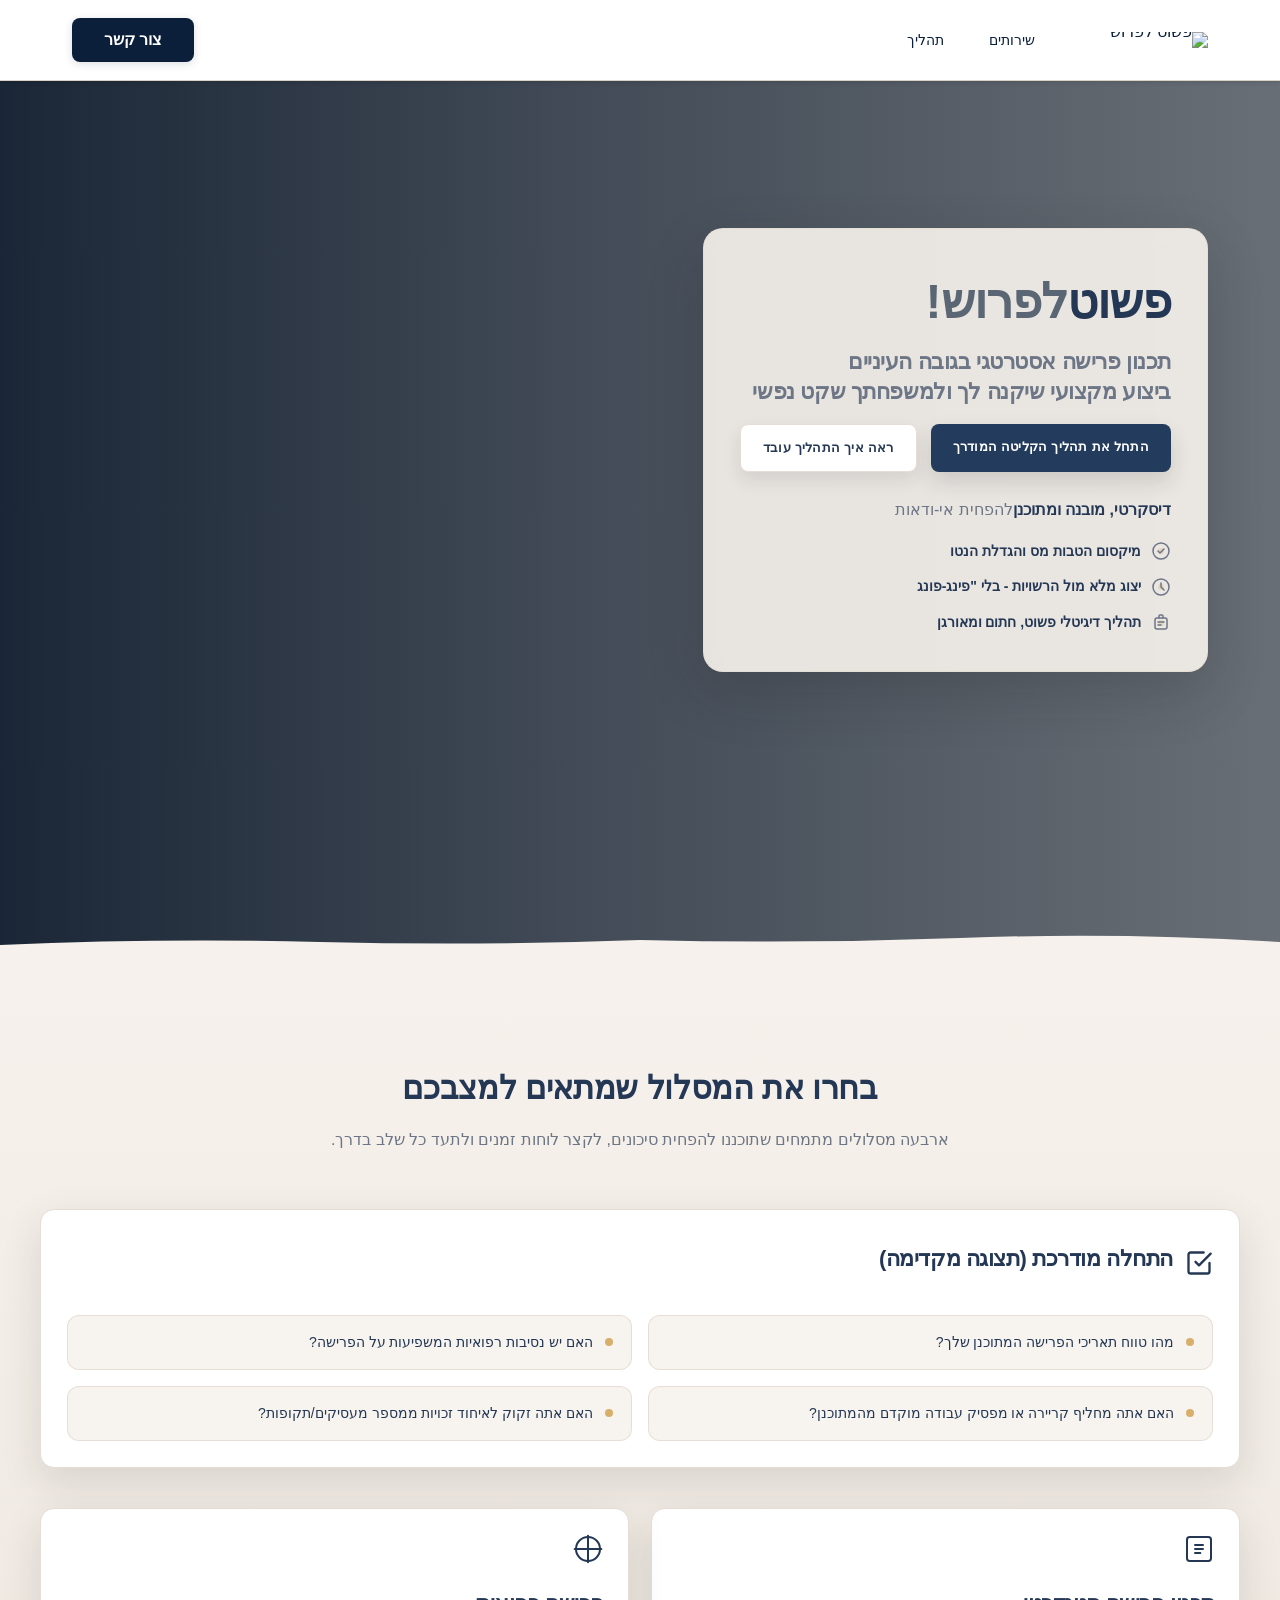
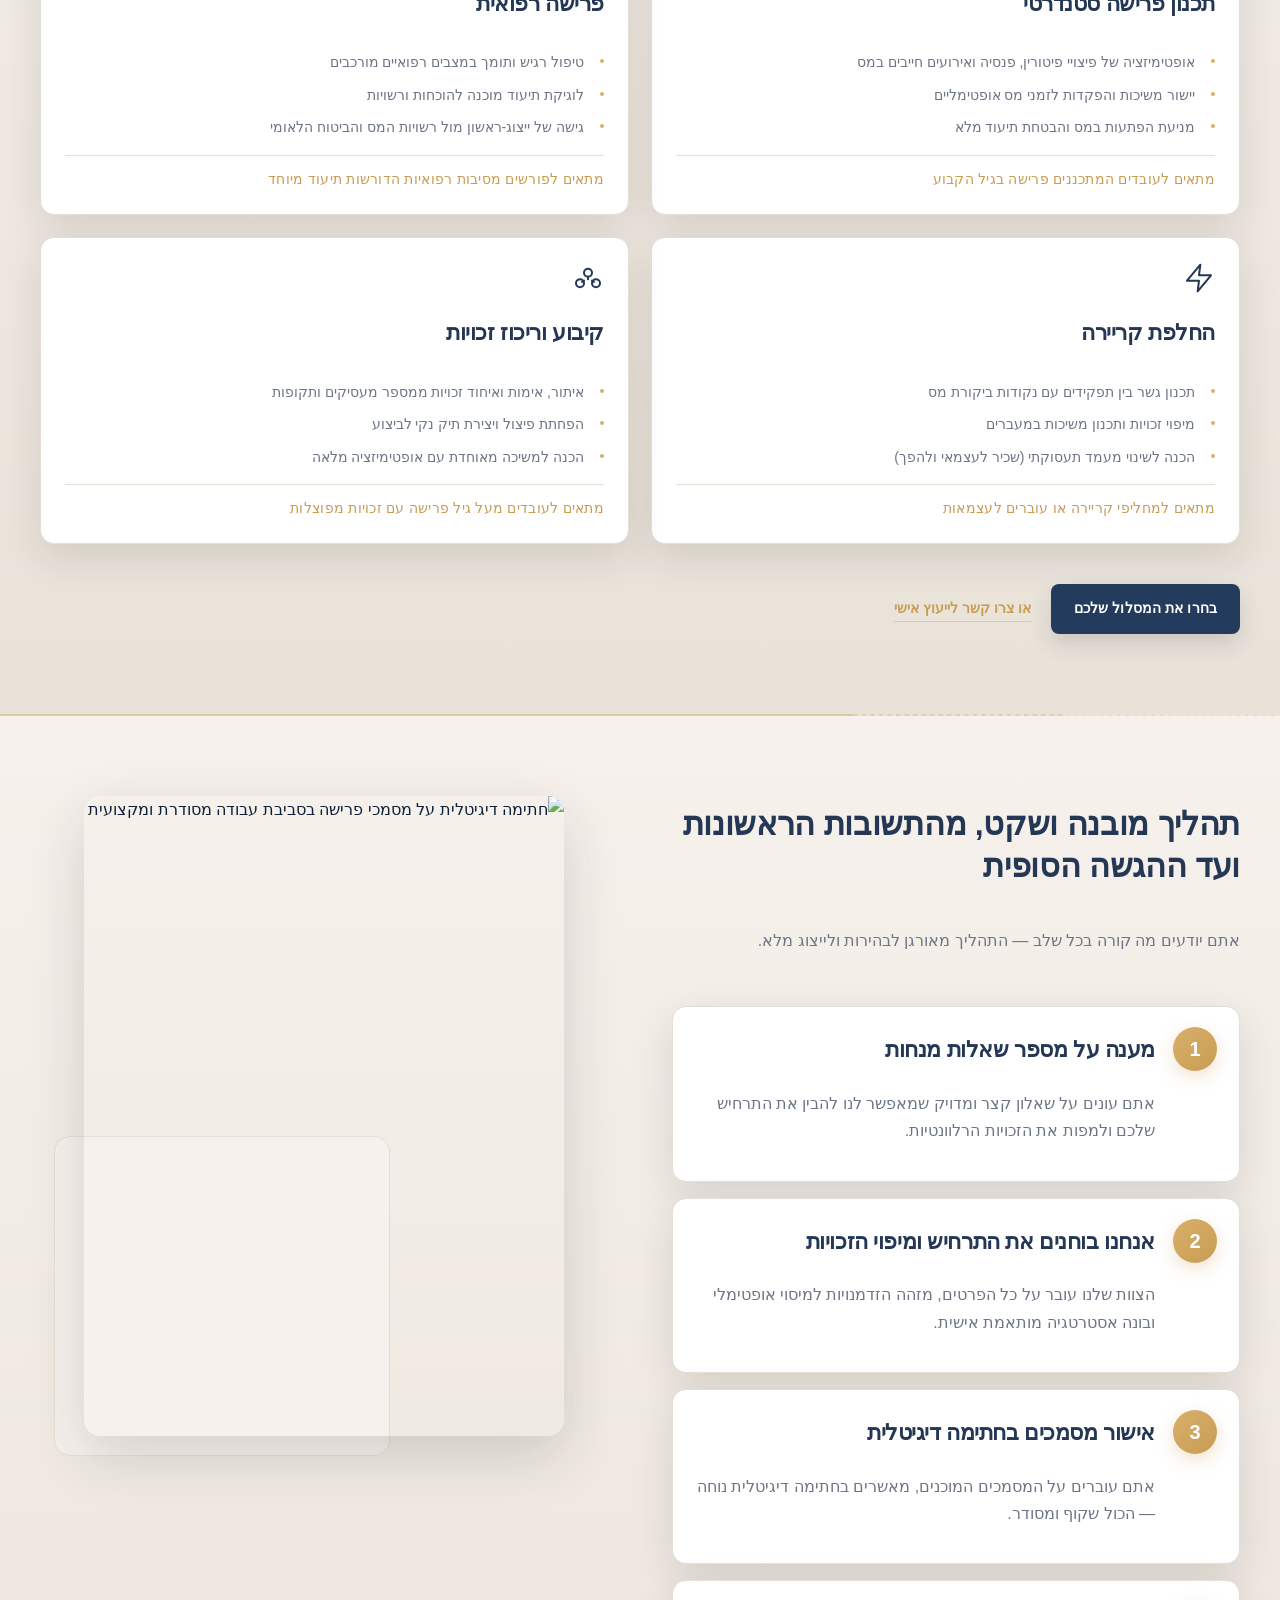
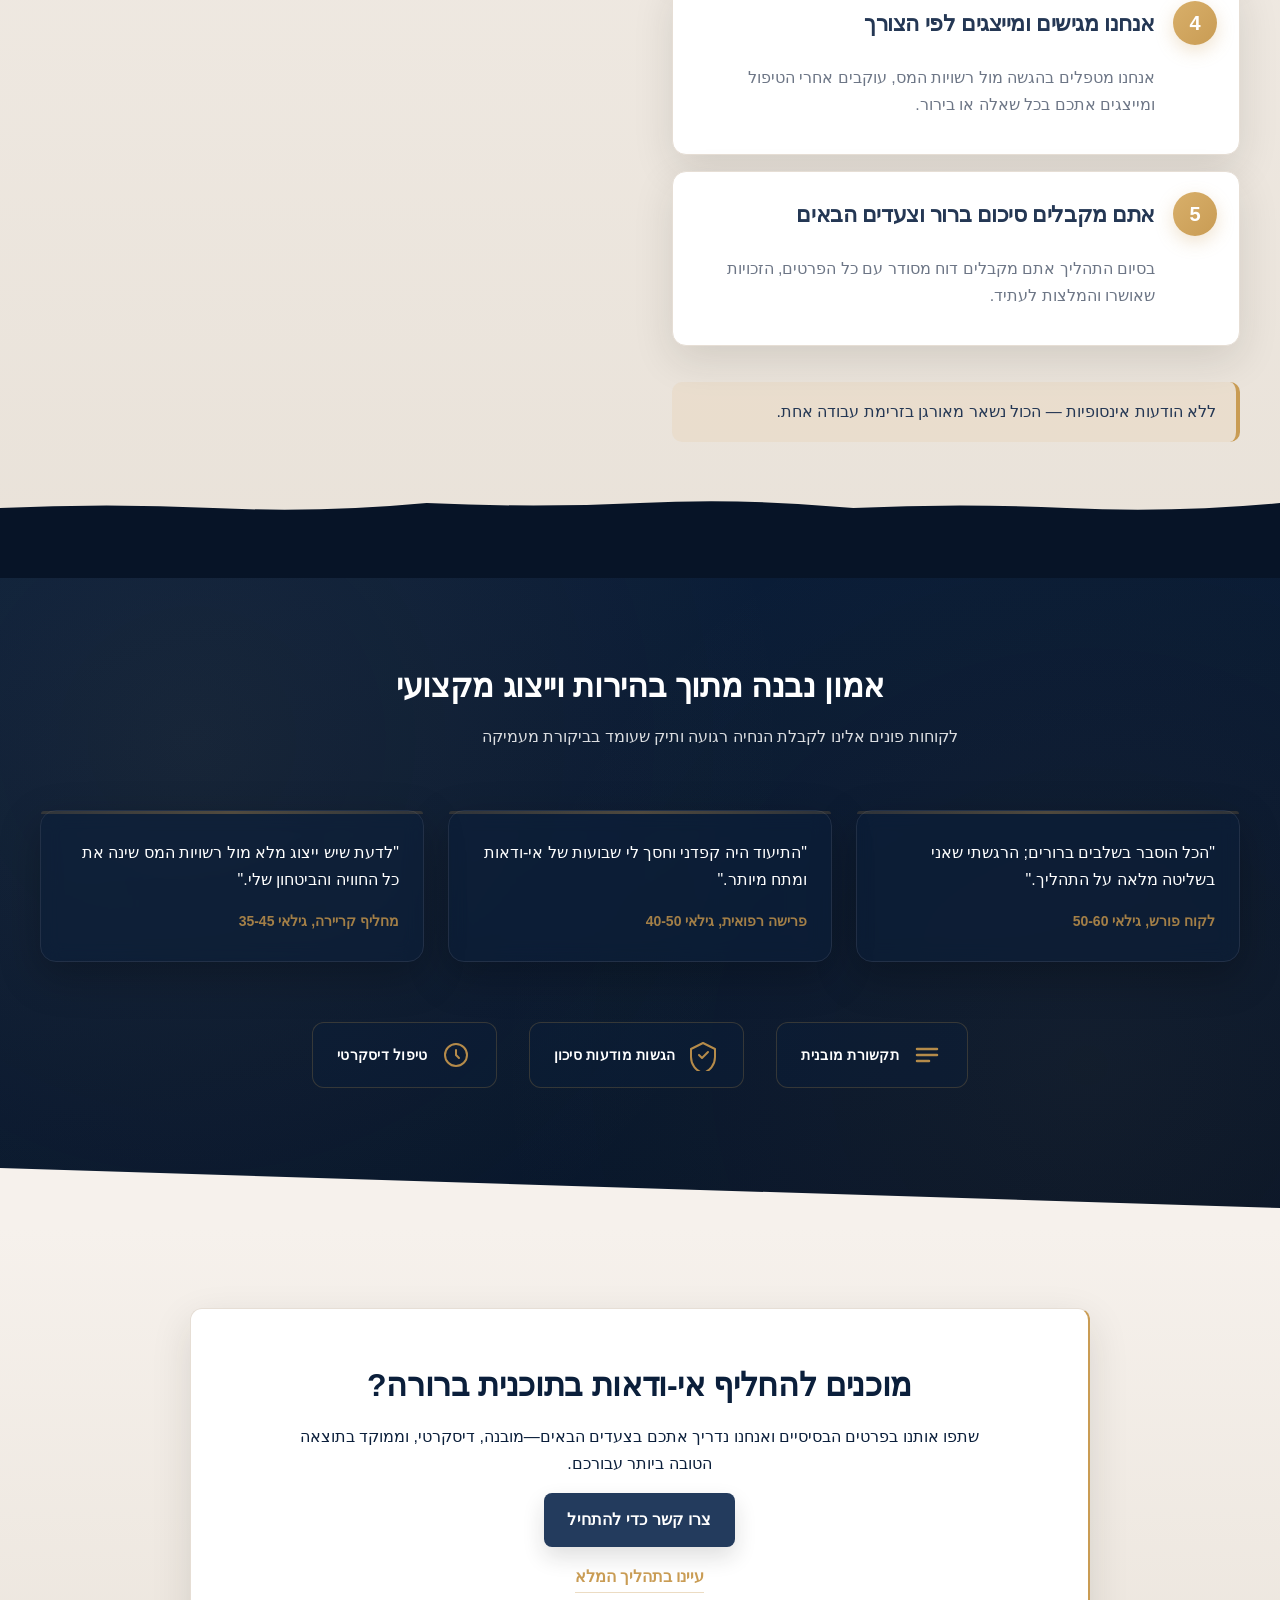
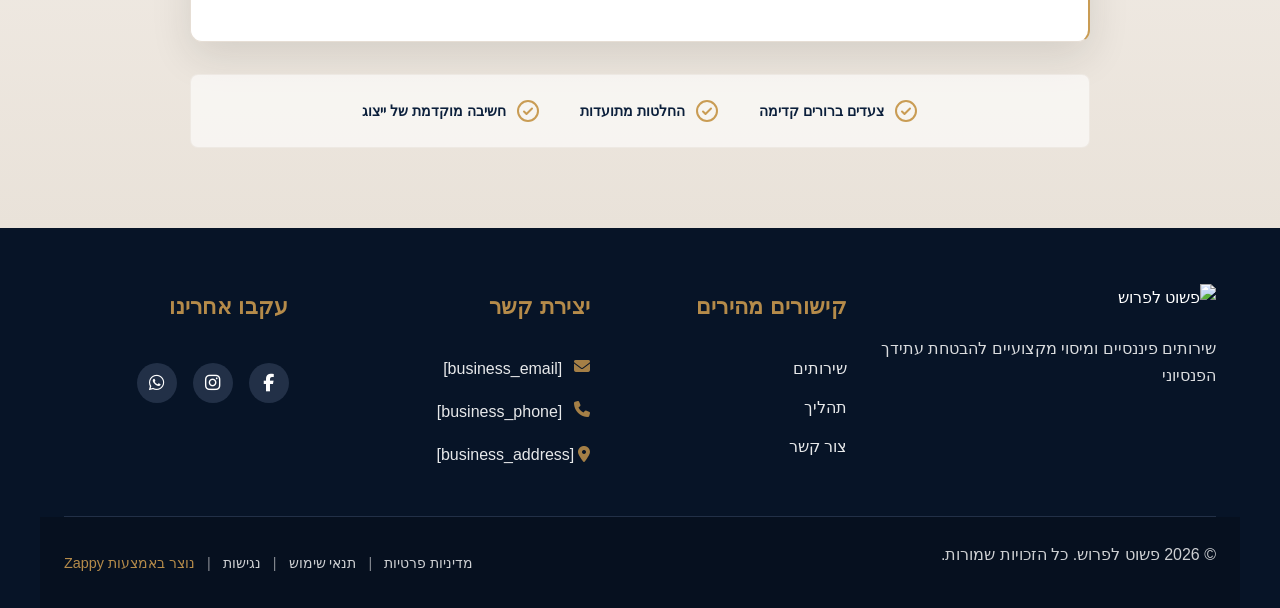
==== commit 6f40b2bf: "Background sync: Progressive GitHub Sync" ====
--- a/public/index.html
+++ b/public/index.html
@@ -1 +1 @@
-<!doctype html><html dir="rtl" lang="he"><head><meta charset="UTF-8"><meta content="width=device-width,initial-scale=1" name="viewport"><meta content="index, follow" name="robots"><title>ייעוץ מס לפרישה מוקדמת עם ייצוג מלא — פשוט לפרוש</title><meta content="בוטיק פרימיום לתכנון פרישה חכם המשלב אופטימיזציה מיסויית אסטרטגית עם ייצוג מלא מול רשויות המס. פתרון דיגיטלי מתקדם לפרישה נכונה מהפעם הראשונה." name="description"><meta content="ייעוץ מס לפרישה מוקדמת, תכנון פרישה רפואית ומיסוי, ייצוג מול רשויות המס פרישה, בוטיק תכנון פרישה, אופטימיזציה מיסויית פרישה" name="keywords"><link href="/assets/favicon.ico" rel="icon" type="image/x-icon"><link href="/assets/favicon-16x16.png" rel="icon" type="image/png" sizes="16x16"><link href="/assets/favicon-32x32.png" rel="icon" type="image/png" sizes="32x32"><link href="/assets/favicon-48x48.png" rel="icon" type="image/png" sizes="48x48"><link href="/assets/favicon-192x192.png" rel="icon" type="image/png" sizes="192x192"><link href="/assets/favicon-512x512.png" rel="icon" type="image/png" sizes="512x512"><link href="/assets/apple-touch-icon.png" rel="apple-touch-icon"><script>!function(){"use strict";var t="65c5269c-d2c4-47d6-839c-84287a5c5ec6",e="https://api.zappy5.com/api/analytics/track",a=18e5,n=2592e6,o=!0,i=!0,r=!0;var s=function(){var e="zappy_visitor_"+t,a=null;try{if(a=localStorage.getItem(e)){var o=JSON.parse(a),i=Date.now();if(i-o.created<n)return o.lastSeen=i,localStorage.setItem(e,JSON.stringify(o)),o.id}}catch(t){console.warn("Zappy Analytics: LocalStorage not available")}var r="zv_"+Date.now()+"_"+Math.random().toString(36).substr(2,9);try{localStorage.setItem(e,JSON.stringify({id:r,created:Date.now(),lastSeen:Date.now()}))}catch(t){}return r}(),c=function(){var e="zappy_session_"+t,n=null;try{if(n=sessionStorage.getItem(e)){var o=JSON.parse(n),i=Date.now();if(i-o.timestamp<a)return o.timestamp=i,sessionStorage.setItem(e,JSON.stringify(o)),o.id}}catch(t){console.warn("Zappy Analytics: SessionStorage not available")}var r="zs_"+Date.now()+"_"+Math.random().toString(36).substr(2,9);try{sessionStorage.setItem(e,JSON.stringify({id:r,timestamp:Date.now()}))}catch(t){}return r}();function l(a,n){n=n||{};var o={website_id:t,event_type:a,page_path:window.location.pathname,referrer:document.referrer||"direct",visitor_id:s,session_id:c,metadata:n};if(navigator.sendBeacon){var i=new Blob([JSON.stringify(o)],{type:"application/json"});navigator.sendBeacon(e,i)}else fetch(e,{method:"POST",headers:{"Content-Type":"application/json"},body:JSON.stringify(o),keepalive:!0}).catch(function(t){console.warn("Zappy Analytics: Failed to track event",t)})}o&&l("pageview",{title:document.title,url:window.location.href}),i&&document.addEventListener("click",function(t){var e=t.target;if("BUTTON"===e.tagName||e.closest("button")){var a="BUTTON"===e.tagName?e:e.closest("button");l("click",{element:"button",text:a.textContent.trim().substring(0,100),id:a.id||null,class:a.className||null})}else if("A"===e.tagName||e.closest("a")){var n="A"===e.tagName?e:e.closest("a");l("navigation",{element:"link",text:n.textContent.trim().substring(0,100),href:n.href,external:n.hostname!==window.location.hostname})}},!0),r&&document.addEventListener("submit",function(t){var e=t.target;l("form_submit",{form_id:e.id||null,form_name:e.name||null,form_action:e.action||null,form_method:e.method||"GET"})},!0);var d=Date.now();window.addEventListener("beforeunload",function(){l("page_unload",{time_on_page:Math.floor((Date.now()-d)/1e3),page_path:window.location.pathname})}),window.zappyAnalytics={track:l,getVisitorId:function(){return s},getSessionId:function(){return c}}}()</script><meta content="ייעוץ מס לפרישה מוקדמת עם ייצוג מלא — פשוט לפרוש" property="og:title"><meta content="בוטיק פרימיום לתכנון פרישה חכם המשלב אופטימיזציה מיסויית אסטרטגית עם ייצוג מלא מול רשויות המס. פתרון דיגיטלי מתקדם לפרישה נכונה מהפעם הראשונה." property="og:description"><meta content="website" property="og:type"><meta content="he_IL" property="og:locale"><meta content="summary_large_image" name="twitter:card"><meta content="ייעוץ מס לפרישה מוקדמת עם ייצוג מלא — פשוט לפרוש" name="twitter:title"><meta content="בוטיק פרימיום לתכנון פרישה חכם המשלב אופטימיזציה מיסויית אסטרטגית עם ייצוג מלא מול רשויות המס. פתרון דיגיטלי מתקדם לפרישה נכונה מהפעם הראשונה." name="twitter:description"><link href="https://cdnjs.cloudflare.com/ajax/libs/font-awesome/6.4.0/css/all.min.css" rel="stylesheet"><link href="/assets/favicon.ico" rel="icon" type="image/x-icon"><link href="/assets/favicon-16x16.png" rel="icon" type="image/png" sizes="16x16"><link href="/assets/favicon-32x32.png" rel="icon" type="image/png" sizes="32x32"><link href="/assets/favicon-48x48.png" rel="icon" type="image/png" sizes="48x48"><link href="/assets/favicon-192x192.png" rel="icon" type="image/png" sizes="192x192"><link href="/assets/favicon-512x512.png" rel="icon" type="image/png" sizes="512x512"><link href="/assets/apple-touch-icon.png" rel="apple-touch-icon"><link href="https://cdn.jsdelivr.net/npm/vanilla-cookieconsent@3/dist/cookieconsent.css" rel="stylesheet"><script src="https://cdn.jsdelivr.net/npm/vanilla-cookieconsent@3/dist/cookieconsent.umd.js"></script><script src="https://cdn.jsdelivr.net/gh/mickidum/acc_toolbar/acctoolbar/acctoolbar.min.js"></script><link href="/styles.css" rel="stylesheet"><style id="zappy-dropdown-submenu-styles">#navMenu li:has(.sub-menu),.nav-menu li:has(.sub-menu),.navbar li:has(.sub-menu),nav li:has(.sub-menu){position:relative}#navMenu .sub-menu,.nav-menu .sub-menu,.navbar .sub-menu,nav .sub-menu{display:block!important;position:absolute!important;top:100%;left:0;min-width:220px;background:#fff;border-radius:8px;box-shadow:0 8px 25px rgba(0,0,0,.15);padding:8px 0;opacity:0;visibility:hidden;transform:translateY(10px);transition:all .3s ease;z-index:1000;list-style:none;pointer-events:none}#navMenu li:hover>.sub-menu,.nav-menu li:hover>.sub-menu,.navbar li:hover>.sub-menu,nav li:hover>.sub-menu{opacity:1!important;visibility:visible!important;transform:translateY(0)!important;pointer-events:auto!important}.sub-menu li{list-style:none;margin:0;padding:0}.sub-menu a{display:block!important;padding:10px 16px!important;color:#333!important;font-weight:500;text-decoration:none;white-space:nowrap;transition:background-color .2s}.sub-menu a:hover{background-color:#f5f5f5}[dir=rtl] .nav-menu .sub-menu,[dir=rtl] .navbar .sub-menu,[dir=rtl] nav .sub-menu,html[lang=ar] .nav-menu .sub-menu,html[lang=ar] .navbar .sub-menu,html[lang=ar] nav .sub-menu,html[lang=he] .nav-menu .sub-menu,html[lang=he] .navbar .sub-menu,html[lang=he] nav .sub-menu{left:auto!important;right:0!important}.sub-menu:empty,.sub-menu:not(:has(li)),.sub-menu:not(:has(li:not(.zappy-hidden-menu-item))){display:none!important;opacity:0!important;visibility:hidden!important;pointer-events:none!important}li:has(.menu-group-title):hover>.sub-menu{opacity:1!important;visibility:visible!important;transform:translateY(0)!important;pointer-events:auto!important}#navMenu>li>.menu-group-title,.nav-menu>li>.menu-group-title{display:inline-block;padding:.5rem 1rem;cursor:default;user-select:none}@media (max-width:768px){#navMenu .sub-menu,.nav-menu .sub-menu,.navbar .sub-menu,nav .sub-menu{position:static!important;transform:none!important;box-shadow:none!important;background:0 0!important;max-height:0;overflow:hidden;opacity:0;visibility:hidden;transition:max-height .3s ease,opacity .3s ease;padding:0!important;border-radius:0!important}.sub-menu.mobile-expanded{max-height:500px!important;opacity:1!important;visibility:visible!important;padding:8px 0 8px 16px!important}[dir=rtl] .sub-menu.mobile-expanded,html[lang=he] .sub-menu.mobile-expanded{padding:8px 16px 8px 0!important}#navMenu li:hover>.sub-menu,.nav-menu li:hover>.sub-menu,.navbar li:hover>.sub-menu,nav li:hover>.sub-menu{opacity:0;visibility:hidden;pointer-events:none}#navMenu li>.sub-menu.mobile-expanded,.nav-menu li>.sub-menu.mobile-expanded,.navbar li>.sub-menu.mobile-expanded,nav li>.sub-menu.mobile-expanded{opacity:1!important;visibility:visible!important;pointer-events:auto!important}#navMenu li:has(.sub-menu),.nav-menu li:has(.sub-menu),.navbar li:has(.sub-menu),nav li:has(.sub-menu){display:flex!important;flex-wrap:wrap!important;align-items:center!important;position:relative!important;min-height:44px!important}#navMenu li:has(.sub-menu)>a,.nav-menu li:has(.sub-menu)>a,.navbar li:has(.sub-menu)>a,nav li:has(.sub-menu)>a{flex:1!important;min-width:0!important}#navMenu li:has(.sub-menu)>.menu-group-title,.nav-menu li:has(.sub-menu)>.menu-group-title,.navbar li:has(.sub-menu)>.menu-group-title,nav li:has(.sub-menu)>.menu-group-title{flex:1!important;min-width:0!important;padding:0!important;line-height:inherit!important}#navMenu li:has(.sub-menu)>.sub-menu,.nav-menu li:has(.sub-menu)>.sub-menu,.navbar li:has(.sub-menu)>.sub-menu,nav li:has(.sub-menu)>.sub-menu{flex-basis:100%!important;width:100%!important}#navMenu li:has(.sub-menu)>a [class*=arrow],#navMenu li:has(.sub-menu)>a [class*=chevron],.nav-menu li:has(.sub-menu)>a .fa-angle-down,.nav-menu li:has(.sub-menu)>a .fa-chevron-down,.nav-menu li:has(.sub-menu)>a [class*=arrow],.nav-menu li:has(.sub-menu)>a [class*=chevron],nav li:has(.sub-menu)>a [class*=arrow],nav li:has(.sub-menu)>a [class*=chevron]{display:none!important;visibility:hidden!important}.mobile-submenu-toggle{display:flex!important;align-items:center!important;justify-content:center!important;width:44px!important;height:auto!important;background:0 0!important;border:none!important;cursor:pointer!important;color:var(--text-dark)!important;position:static!important;flex-shrink:0!important;align-self:stretch!important;z-index:2!important;padding:0!important;margin:0!important}.mobile-submenu-toggle::after{content:''!important;width:0!important;height:0!important;border-left:6px solid transparent!important;border-right:6px solid transparent!important;border-top:7px solid currentColor!important;transition:transform .3s ease!important}.mobile-submenu-toggle.expanded::after{transform:rotate(180deg)!important}.sub-menu a{padding:10px 0!important;display:block!important;color:var(--text-dark)!important}.navbar .sub-menu li a,.zappy-products-dropdown .sub-menu a,nav.navbar .sub-menu li a{color:var(--text-dark)!important}}@media (min-width:769px){.mobile-submenu-toggle{display:none!important}}</style><style id="zappy-widget-visibility">#mic-access-tool-box,#mic-access-tool-general-button,#mic-init-access-tool #mic-access-tool-box,#mic-init-access-tool #mic-access-tool-general-button,#mic-init-access-tool .mic-access-tool-general-button,._access-icon,._access-menu,.mic-access-tool-box,.mic-access-tool-general-button,div[id*=mic-access-tool-box]{display:none!important;visibility:hidden!important;opacity:0!important;pointer-events:none!important}</style></head><body><nav class="navbar" dir="rtl"><button aria-label="Menu" class="mobile-toggle" id="mobileToggle"><svg viewBox="0 0 24 24" fill="none" height="24" width="24" class="hamburger-icon"><path d="M3 12h18M3 6h18M3 18h18" stroke="currentColor" stroke-width="2" stroke-linecap="round"></path></svg><svg viewBox="0 0 24 24" fill="none" height="24" width="24" class="close-icon" style="display:none"><path d="M18 6L6 18M6 6l12 12" stroke="currentColor" stroke-width="2" stroke-linecap="round"></path></svg></button><button aria-label="Call" class="phone-header-btn"><svg viewBox="0 0 24 24" fill="currentColor" height="20" width="20"><path d="M22 16.92v3a2 2 0 0 1-2.18 2 19.79 19.79 0 0 1-8.63-3.07 19.5 19.5 0 0 1-6-6 19.79 19.79 0 0 1-3.07-8.67A2 2 0 0 1 4.11 2h3a2 2 0 0 1 2 1.72 12.84 12.84 0 0 0 .7 2.81 2 2 0 0 1-.45 2.11L8.09 9.91a16 16 0 0 0 6 6l1.27-1.27a2 2 0 0 1 2.11-.45 12.84 12.84 0 0 0 2.81.7A2 2 0 0 1 22 16.92z"></path></svg></button><div class="nav-container"><div class="nav-brand"><a href="/" class="logo-link"><img alt="פשוט לפרוש" src="/assets/logo.webp" class="logo"></a></div><ul class="nav-menu" id="navMenu"><li><a href="/services">שירותים</a></li><li><a href="/process">תהליך</a></li></ul><div class="nav-cta-container"><a href="/contact" class="nav-cta-btn">צור קשר</a></div></div></nav><main><section class="index-hero-section" data-layout-spec="בית-hero" data-hero-type="fullscreen-scrim"><div class="index-hero-section__bg-wrapper" data-preserve-bg="0"><img alt="משרד ייעוץ פרישה מקצועי ומזמין" src="/assets/site-index-hero-bg-image.webp" class="index-hero-section__bg-image" data-context="Professional retirement planning office environment: a warm, sophisticated workspace with natural light streaming through large windows, a polished wooden desk with organized financial documents and a tablet displaying charts, soft cream and navy blue color palette, professional yet approachable atmosphere, shallow depth of field focusing on the desk area, subtle gold accents from a pen or desk accessories, conveys trust and expertise in financial services" data-hero-bg="true" data-placeholder="index-hero-bg-image" height="1080" width="1920"></div><div class="index-hero-section__scrim" aria-hidden="true"></div><div class="index-hero-section__content-wrapper"><div class="index-hero-section__overlay-card"><h1 class="index-hero-section__headline">פשוט<font color="#5b6675">לפרוש!</font></h1><h3 class="index-hero-section__subtitle">תכנון פרישה אסטרטגי בגובה העיניים<br>ביצוע מקצועי שיקנה לך ולמשפחתך שקט נפשי&nbsp;&nbsp;</h3><div class="index-hero-section__cta-group"><a href="/contact" class="index-hero-section__btn index-hero-section__btn--primary">התחל את תהליך הקליטה המודרך</a><a href="/process" class="index-hero-section__btn index-hero-section__btn--secondary">ראה איך התהליך עובד</a></div><p class="index-hero-section__reassurance"><strong>דיסקרטי, מובנה ומתוכנן</strong>להפחית אי-ודאות</p><div class="index-hero-section__trust-bullets"><div class="index-hero-section__trust-item"><svg viewBox="0 0 20 20" xmlns="http://www.w3.org/2000/svg" fill="none" height="20" width="20" data-element-type="icon" data-icon-type="svg" class="index-hero-section__trust-icon"><circle cx="10" cy="10" r="3" fill="currentColor" opacity="0.3"></circle><path d="M10 2C5.58172 2 2 5.58172 2 10C2 14.4183 5.58172 18 10 18C14.4183 18 18 14.4183 18 10C18 5.58172 14.4183 2 10 2Z" stroke="currentColor" stroke-width="1.5" stroke-linecap="round"></path><path d="M7 10L9 12L13 8" stroke="currentColor" stroke-width="1.5" stroke-linecap="round" stroke-linejoin="round"></path></svg><span class="index-hero-section__trust-text">אסטרטגיית אופטימיזציית מס</span></div><div class="index-hero-section__trust-item"><svg viewBox="0 0 20 20" xmlns="http://www.w3.org/2000/svg" fill="none" height="20" width="20" data-element-type="icon" data-icon-type="svg" class="index-hero-section__trust-icon"><circle cx="10" cy="10" r="3" fill="currentColor" opacity="0.3"></circle><path d="M10 2C5.58172 2 2 5.58172 2 10C2 14.4183 5.58172 18 10 18C14.4183 18 18 14.4183 18 10C18 5.58172 14.4183 2 10 2Z" stroke="currentColor" stroke-width="1.5" stroke-linecap="round"></path><path d="M10 6V10L13 13" stroke="currentColor" stroke-width="1.5" stroke-linecap="round" stroke-linejoin="round"></path></svg><span class="index-hero-section__trust-text">ייצוג מול רשויות</span></div><div class="index-hero-section__trust-item"><svg viewBox="0 0 20 20" xmlns="http://www.w3.org/2000/svg" fill="none" height="20" width="20" data-element-type="icon" data-icon-type="svg" class="index-hero-section__trust-icon"><circle cx="10" cy="10" r="3" fill="currentColor" opacity="0.3"></circle><rect height="11" rx="2" stroke="currentColor" stroke-width="1.5" width="12" x="4" y="5"></rect><path d="M8 5V3C8 2.44772 8.44772 2 9 2H11C11.5523 2 12 2.44772 12 3V5" stroke="currentColor" stroke-width="1.5" stroke-linecap="round"></path><path d="M7 9H13M7 12H10" stroke="currentColor" stroke-width="1.5" stroke-linecap="round"></path></svg><span class="index-hero-section__trust-text">חתימות דיגיטליות + תיעוד מאורגן</span></div></div></div></div><div class="index-hero-section-divider-wrapper"><svg viewBox="0 0 1200 80" xmlns="http://www.w3.org/2000/svg" aria-hidden="true" preserveAspectRatio="none"><path d="M0,80 L0,45 Q150,38 300,42 T600,40 Q750,44 900,38 T1200,42 L1200,80 Z" fill="#F6F1EC"></path></svg></div></section><section class="index-services-section" data-layout-spec="בית-services"><div class="index-services-container"><div class="index-services-intro"><h2>בחרו את המסלול שמתאים למצבכם</h2><p>ארבעה מסלולים מתמחים שתוכננו להפחית סיכונים, לקצר לוחות זמנים ולתעד כל שלב בדרך.</p></div><div class="index-services-preview-card"><div class="index-services-preview-header"><svg viewBox="0 0 24 24" xmlns="http://www.w3.org/2000/svg" fill="none" height="28" width="28" aria-hidden="true"><path d="M9 11l3 3L22 4" stroke="currentColor" stroke-width="2" stroke-linecap="round" stroke-linejoin="round"></path><path d="M21 12v7a2 2 0 01-2 2H5a2 2 0 01-2-2V5a2 2 0 012-2h11" stroke="currentColor" stroke-width="2" stroke-linecap="round" stroke-linejoin="round"></path></svg><h3>התחלה מודרכת (תצוגה מקדימה)</h3></div><div class="index-services-preview-grid"><div class="index-services-question-chip"><div class="index-services-chip-dot"></div><span>מהו טווח תאריכי הפרישה המתוכנן שלך?</span></div><div class="index-services-question-chip"><div class="index-services-chip-dot"></div><span>האם יש נסיבות רפואיות המשפיעות על הפרישה?</span></div><div class="index-services-question-chip"><div class="index-services-chip-dot"></div><span>האם אתה מחליף קריירה או מפסיק עבודה מוקדם מהמתוכנן?</span></div><div class="index-services-question-chip"><div class="index-services-chip-dot"></div><span>האם אתה זקוק לאיחוד זכויות ממספר מעסיקים/תקופות?</span></div></div></div><div class="index-services-pathways-grid"><div class="index-services-pathway-card"><svg viewBox="0 0 24 24" xmlns="http://www.w3.org/2000/svg" fill="none" height="32" width="32" data-element-type="icon" data-icon-type="svg"><rect height="18" rx="2" stroke="currentColor" stroke-width="1.5" width="18" x="3" y="3"></rect><path d="M9 9h6M9 12h6M9 15h4" stroke="currentColor" stroke-width="1.5" stroke-linecap="round"></path></svg><h3>תכנון פרישה סטנדרטי</h3><ul><li>אופטימיזציה של פיצויי פיטורין, פנסיה ואירועים חייבים במס</li><li>יישור משיכות והפקדות לזמני מס אופטימליים</li><li>מניעת הפתעות במס והבטחת תיעוד מלא</li></ul><div class="index-services-card-footer"><small>מתאים לעובדים המתכננים פרישה בגיל הקבוע</small></div></div><div class="index-services-pathway-card"><svg viewBox="0 0 24 24" xmlns="http://www.w3.org/2000/svg" fill="none" height="32" width="32" data-element-type="icon" data-icon-type="svg"><path d="M12 2v20M2 12h20" stroke="currentColor" stroke-width="1.5" stroke-linecap="round"></path><circle cx="12" cy="12" r="9" stroke="currentColor" stroke-width="1.5"></circle></svg><h3>פרישה רפואית</h3><ul><li>טיפול רגיש ותומך במצבים רפואיים מורכבים</li><li>לוגיקת תיעוד מוכנה להוכחות ורשויות</li><li>גישה של ייצוג-ראשון מול רשויות המס והביטוח הלאומי</li></ul><div class="index-services-card-footer"><small>מתאים לפורשים מסיבות רפואיות הדורשות תיעוד מיוחד</small></div></div><div class="index-services-pathway-card"><svg viewBox="0 0 24 24" xmlns="http://www.w3.org/2000/svg" fill="none" height="32" width="32" data-element-type="icon" data-icon-type="svg"><path d="M13 2L3 14h9l-1 8 10-12h-9l1-8z" stroke="currentColor" stroke-width="1.5" stroke-linecap="round" stroke-linejoin="round"></path></svg><h3>החלפת קריירה</h3><ul><li>תכנון גשר בין תפקידים עם נקודות ביקורת מס</li><li>מיפוי זכויות ותכנון משיכות במעברים</li><li>הכנה לשינוי מעמד תעסוקתי (שכיר לעצמאי ולהפך)</li></ul><div class="index-services-card-footer"><small>מתאים למחליפי קריירה או עוברים לעצמאות</small></div></div><div class="index-services-pathway-card"><svg viewBox="0 0 24 24" xmlns="http://www.w3.org/2000/svg" fill="none" height="32" width="32" data-element-type="icon" data-icon-type="svg"><circle cx="12" cy="8" r="3" stroke="currentColor" stroke-width="1.5"></circle><circle cx="6" cy="16" r="3" stroke="currentColor" stroke-width="1.5"></circle><circle cx="18" cy="16" r="3" stroke="currentColor" stroke-width="1.5"></circle><path d="M12 11v2M9 14l-1.5 1M15 14l1.5 1" stroke="currentColor" stroke-width="1.5" stroke-linecap="round"></path></svg><h3>קיבוע וריכוז זכויות</h3><ul><li>איתור, אימות ואיחוד זכויות ממספר מעסיקים ותקופות</li><li>הפחתת פיצול ויצירת תיק נקי לביצוע</li><li>הכנה למשיכה מאוחדת עם אופטימיזציה מלאה</li></ul><div class="index-services-card-footer"><small>מתאים לעובדים מעל גיל פרישה עם זכויות מפוצלות</small></div></div></div><div class="index-services-cta-row"><a href="/services" class="index-services-btn-primary">בחרו את המסלול שלכם</a><a href="/contact" class="index-services-link-cta">או צרו קשר לייעוץ אישי</a></div></div><div class="index-services-divider-wrapper"><svg viewBox="0 0 1200 2" xmlns="http://www.w3.org/2000/svg" aria-hidden="true" preserveAspectRatio="none"><line stroke="#D8AF6A" stroke-dasharray="0" stroke-width="1" x1="0" x2="800" y1="1" y2="1"></line><line stroke="#D8AF6A" stroke-dasharray="4 4" stroke-width="1" x1="800" x2="1000" y1="1" y2="1" opacity="0.7"></line><line stroke="#D8AF6A" stroke-dasharray="2 6" stroke-width="1" x1="1000" x2="1200" y1="1" y2="1" opacity="0.4"></line></svg></div></section><section class="index-steps-section" data-layout-spec="בית-steps"><div class="index-steps-container"><div class="index-steps-content-column"><h2>תהליך מובנה ושקט, מהתשובות הראשונות ועד ההגשה הסופית</h2><p class="index-steps-intro">אתם יודעים מה קורה בכל שלב — התהליך מאורגן לבהירות ולייצוג מלא.</p><div class="index-steps-list"><article class="index-steps-card"><div class="index-steps-number">1</div><div class="index-steps-card-content"><h3>מענה על מספר שאלות מנחות</h3><p>אתם עונים על שאלון קצר ומדויק שמאפשר לנו להבין את התרחיש שלכם ולמפות את הזכויות הרלוונטיות.</p></div></article><article class="index-steps-card"><div class="index-steps-number">2</div><div class="index-steps-card-content"><h3>אנחנו בוחנים את התרחיש ומיפוי הזכויות</h3><p>הצוות שלנו עובר על כל הפרטים, מזהה הזדמנויות למיסוי אופטימלי ובונה אסטרטגיה מותאמת אישית.</p></div></article><article class="index-steps-card"><div class="index-steps-number">3</div><div class="index-steps-card-content"><h3>אישור מסמכים בחתימה דיגיטלית</h3><p>אתם עוברים על המסמכים המוכנים, מאשרים בחתימה דיגיטלית נוחה — הכול שקוף ומסודר.</p></div></article><article class="index-steps-card"><div class="index-steps-number">4</div><div class="index-steps-card-content"><h3>אנחנו מגישים ומייצגים לפי הצורך</h3><p>אנחנו מטפלים בהגשה מול רשויות המס, עוקבים אחרי הטיפול ומייצגים אתכם בכל שאלה או בירור.</p></div></article><article class="index-steps-card"><div class="index-steps-number">5</div><div class="index-steps-card-content"><h3>אתם מקבלים סיכום ברור וצעדים הבאים</h3><p>בסיום התהליך אתם מקבלים דוח מסודר עם כל הפרטים, הזכויות שאושרו והמלצות לעתיד.</p></div></article></div><p class="index-steps-reassurance">ללא הודעות אינסופיות — הכול נשאר מאורגן בזרימת עבודה אחת.</p></div><div class="index-steps-imagery-column"><div class="index-steps-image-wrapper"><div class="index-steps-backplate"></div><img alt="חתימה דיגיטלית על מסמכי פרישה בסביבת עבודה מסודרת ומקצועית" src="/assets/site-index-steps-image-1.webp" data-context="A calm, professional desk scene with hands signing documents digitally on a tablet or laptop. Neutral tones, warm lighting, clean workspace with minimal papers, a coffee cup, and a pen. The scene should convey trust, organization, and modern digital workflow for retirement planning. Desaturated warm color palette, soft focus background, reassuring and premium atmosphere suitable for financial services." data-placeholder="index-steps-image-1" height="800" width="600"></div></div></div><div class="index-steps-divider-wrapper"><svg viewBox="0 0 1200 100" xmlns="http://www.w3.org/2000/svg" aria-hidden="true" preserveAspectRatio="none"><defs><linearGradient id="index-steps-gradient" x1="0%" x2="0%" y1="0%" y2="100%"><stop offset="0%" style="stop-color:#F6F1EC;stop-opacity:1"></stop><stop offset="100%" style="stop-color:#071427;stop-opacity:1"></stop></linearGradient></defs><path d="M0,100 L0,30 Q100,25 200,30 T400,25 Q500,30 600,25 T800,30 Q900,25 1000,30 T1200,25 L1200,100 Z" fill="#071427"></path></svg></div></section><section class="index-testimonials-section" data-layout-spec="בית-testimonials"><div class="index-testimonials-container"><div class="index-testimonials-header"><h2>אמון נבנה מתוך בהירות וייצוג מקצועי</h2><p>לקוחות פונים אלינו לקבלת הנחיה רגועה ותיק שעומד בביקורת מעמיקה</p></div><div class="index-testimonials-grid"><div class="index-testimonial-card"><div class="index-testimonial-highlight"></div><p class="index-testimonial-quote">"הכל הוסבר בשלבים ברורים; הרגשתי שאני בשליטה מלאה על התהליך."</p><div class="index-testimonial-attribution">לקוח פורש, גילאי 50-60</div></div><div class="index-testimonial-card"><div class="index-testimonial-highlight"></div><p class="index-testimonial-quote">"התיעוד היה קפדני וחסך לי שבועות של אי-ודאות ומתח מיותר."</p><div class="index-testimonial-attribution">פרישה רפואית, גילאי 40-50</div></div><div class="index-testimonial-card"><div class="index-testimonial-highlight"></div><p class="index-testimonial-quote">"לדעת שיש ייצוג מלא מול רשויות המס שינה את כל החוויה והביטחון שלי."</p><div class="index-testimonial-attribution">מחליף קריירה, גילאי 35-45</div></div></div><div class="index-testimonials-values"><div class="index-value-item"><svg viewBox="0 0 32 32" xmlns="http://www.w3.org/2000/svg" fill="none" height="32" width="32" class="index-value-icon" aria-hidden="true"><path d="M6 10h20M6 16h20M6 22h12" stroke="currentColor" stroke-width="2.5" stroke-linecap="round"></path></svg><span>תקשורת מובנית</span></div><div class="index-value-item"><svg viewBox="0 0 32 32" xmlns="http://www.w3.org/2000/svg" fill="none" height="32" width="32" class="index-value-icon" aria-hidden="true"><path d="M16 4L4 10v8c0 7.5 5 14 12 16 7-2 12-8.5 12-16v-8L16 4z" stroke="currentColor" stroke-width="2" stroke-linejoin="round" fill="none"></path><path d="M12 16l3 3 6-6" stroke="currentColor" stroke-width="2" stroke-linecap="round" stroke-linejoin="round"></path></svg><span>הגשות מודעות סיכון</span></div><div class="index-value-item"><svg viewBox="0 0 32 32" xmlns="http://www.w3.org/2000/svg" fill="none" height="32" width="32" class="index-value-icon" aria-hidden="true"><circle cx="16" cy="16" r="11" stroke="currentColor" stroke-width="2" fill="none"></circle><path d="M16 11v5l3 3" stroke="currentColor" stroke-width="2" stroke-linecap="round"></path></svg><span>טיפול דיסקרטי</span></div></div></div><div class="index-testimonials-divider-wrapper"><svg viewBox="0 0 1200 80" xmlns="http://www.w3.org/2000/svg" aria-hidden="true" preserveAspectRatio="none"><path d="M0,80 L0,20 L1200,60 L1200,80 Z" fill="#F6F1EC"></path></svg></div></section><section class="index-cta-section" data-layout-spec="בית-cta"><div class="index-cta-container"><div class="index-cta-card"><h2>מוכנים להחליף אי-ודאות בתוכנית ברורה?</h2><p>שתפו אותנו בפרטים הבסיסיים ואנחנו נדריך אתכם בצעדים הבאים—מובנה, דיסקרטי, וממוקד בתוצאה הטובה ביותר עבורכם.</p><div class="index-cta-buttons"><a href="/contact" class="btn-primary">צרו קשר כדי להתחיל</a><a href="/process" class="index-cta-secondary-link">עיינו בתהליך המלא</a></div></div><div class="index-cta-reassurance"><div class="index-cta-reassurance-item"><svg viewBox="0 0 24 24" xmlns="http://www.w3.org/2000/svg" fill="none" class="index-cta-check-icon" aria-hidden="true"><circle cx="12" cy="12" r="10" stroke="currentColor" stroke-width="2"></circle><path d="M8 12.5L10.5 15L16 9.5" stroke="currentColor" stroke-width="2" stroke-linecap="round" stroke-linejoin="round"></path></svg><span>צעדים ברורים קדימה</span></div><div class="index-cta-reassurance-item"><svg viewBox="0 0 24 24" xmlns="http://www.w3.org/2000/svg" fill="none" class="index-cta-check-icon" aria-hidden="true"><circle cx="12" cy="12" r="10" stroke="currentColor" stroke-width="2"></circle><path d="M8 12.5L10.5 15L16 9.5" stroke="currentColor" stroke-width="2" stroke-linecap="round" stroke-linejoin="round"></path></svg><span>החלטות מתועדות</span></div><div class="index-cta-reassurance-item"><svg viewBox="0 0 24 24" xmlns="http://www.w3.org/2000/svg" fill="none" class="index-cta-check-icon" aria-hidden="true"><circle cx="12" cy="12" r="10" stroke="currentColor" stroke-width="2"></circle><path d="M8 12.5L10.5 15L16 9.5" stroke="currentColor" stroke-width="2" stroke-linecap="round" stroke-linejoin="round"></path></svg><span>חשיבה מוקדמת של ייצוג</span></div></div></div></section></main><footer class="site-footer"><div class="footer-container"><div class="footer-top"><div class="footer-column footer-about"><img alt="פשוט לפרוש" src="/assets/logo.webp" class="logo"><p class="footer-description">שירותים פיננסיים ומיסוי מקצועיים להבטחת עתידך הפנסיוני</p></div><div class="footer-column footer-links"><h3 class="footer-heading">קישורים מהירים</h3><ul class="footer-menu"><li><a href="/services">שירותים</a></li><li><a href="/process">תהליך</a></li><li><a href="/contact">צור קשר</a></li></ul></div><div class="footer-column footer-contact"><h3 class="footer-heading">יצירת קשר</h3><ul class="contact-list"><li><i class="fas fa-envelope"></i><a href="mailto:[business_email]">[business_email]</a></li><li><i class="fas fa-phone"></i><a href="tel:[business_phone]">[business_phone]</a></li><li><a href="/"><i class="fas fa-map-marker-alt"></i><span>[business_address]</span></a></li></ul></div><div class="footer-column footer-social"><h3 class="footer-heading">עקבו אחרינו</h3><div class="social-links"><a href="[facebook_handle]" aria-label="Facebook"><i class="fab fa-facebook-f"></i></a><a href="[instagram_handle]" aria-label="Instagram"><i class="fab fa-instagram"></i></a><a href="[whatsapp_handle]" aria-label="WhatsApp"><i class="fab fa-whatsapp"></i></a></div></div></div><div class="footer-bottom"><div class="footer-bottom-content"><div class="copyright"><p>© 2026 פשוט לפרוש. כל הזכויות שמורות.</p></div><div class="footer-legal"><a href="/privacy">מדיניות פרטיות</a><span class="separator">|</span><a href="/terms">תנאי שימוש</a><span class="separator">|</span><a href="/accessibility">נגישות</a><span class="separator">|</span><a href="https://zappy5.com" class="zappy-attribution" target="_blank">נוצר באמצעות Zappy</a></div></div></div></div></footer><a href="https://wa.me/[whatsapp_handle]" class="whatsapp-float" aria-label="WhatsApp"><i class="fab fa-whatsapp"></i></a><div data-integration="accessibility:toolbar"></div><script src="/script.js"></script><script id="zappy-mobile-submenu-script">!function(){function e(){if(window.innerWidth>768)return document.querySelectorAll(".mobile-submenu-toggle").forEach(function(e){e.remove()}),void document.querySelectorAll(".sub-menu.mobile-expanded").forEach(function(e){e.classList.remove("mobile-expanded")});document.querySelectorAll(".nav-menu li:has(.sub-menu), nav li:has(.sub-menu), .navbar li:has(.sub-menu), #navMenu li:has(.sub-menu)").forEach(function(e){if(!e.querySelector(".mobile-submenu-toggle")){var t=e.querySelector(".sub-menu"),n=e.querySelector(":scope > a");if(t&&n){var o=document.createElement("button");o.className="mobile-submenu-toggle",o.setAttribute("aria-label","Toggle submenu"),o.setAttribute("type","button"),n.insertAdjacentElement("afterend",o),o.addEventListener("click",function(e){e.preventDefault(),e.stopPropagation(),document.querySelectorAll(".sub-menu.mobile-expanded").forEach(function(e){if(e!==t){e.classList.remove("mobile-expanded");var n=e.parentElement.querySelector(".mobile-submenu-toggle");n&&n.classList.remove("expanded")}}),t.classList.toggle("mobile-expanded"),o.classList.toggle("expanded")})}}})}var t;"loading"===document.readyState?document.addEventListener("DOMContentLoaded",e):e(),window.addEventListener("resize",function(){clearTimeout(t),t=setTimeout(e,250)});var n=new MutationObserver(function(t){t.forEach(function(t){if("attributes"===t.type){var n=t.target;n.classList&&(n.classList.contains("active")||n.classList.contains("open"))&&setTimeout(e,100)}})});setTimeout(function(){document.querySelectorAll(".mobile-menu, .nav-menu, #navMenu, nav").forEach(function(e){n.observe(e,{attributes:!0,attributeFilter:["class","style"]})})},500)}()</script></body></html>+<!doctype html><html dir="rtl" lang="he"><head><meta charset="UTF-8"><meta content="width=device-width,initial-scale=1" name="viewport"><meta content="index, follow" name="robots"><title>ייעוץ מס לפרישה מוקדמת עם ייצוג מלא — פשוט לפרוש</title><meta content="בוטיק פרימיום לתכנון פרישה חכם המשלב אופטימיזציה מיסויית אסטרטגית עם ייצוג מלא מול רשויות המס. פתרון דיגיטלי מתקדם לפרישה נכונה מהפעם הראשונה." name="description"><meta content="ייעוץ מס לפרישה מוקדמת, תכנון פרישה רפואית ומיסוי, ייצוג מול רשויות המס פרישה, בוטיק תכנון פרישה, אופטימיזציה מיסויית פרישה" name="keywords"><link href="/assets/favicon.ico" rel="icon" type="image/x-icon"><link href="/assets/favicon-16x16.png" rel="icon" type="image/png" sizes="16x16"><link href="/assets/favicon-32x32.png" rel="icon" type="image/png" sizes="32x32"><link href="/assets/favicon-48x48.png" rel="icon" type="image/png" sizes="48x48"><link href="/assets/favicon-192x192.png" rel="icon" type="image/png" sizes="192x192"><link href="/assets/favicon-512x512.png" rel="icon" type="image/png" sizes="512x512"><link href="/assets/apple-touch-icon.png" rel="apple-touch-icon"><script>!function(){"use strict";var t="65c5269c-d2c4-47d6-839c-84287a5c5ec6",e="https://api.zappy5.com/api/analytics/track",a=18e5,n=2592e6,o=!0,i=!0,r=!0;var s=function(){var e="zappy_visitor_"+t,a=null;try{if(a=localStorage.getItem(e)){var o=JSON.parse(a),i=Date.now();if(i-o.created<n)return o.lastSeen=i,localStorage.setItem(e,JSON.stringify(o)),o.id}}catch(t){console.warn("Zappy Analytics: LocalStorage not available")}var r="zv_"+Date.now()+"_"+Math.random().toString(36).substr(2,9);try{localStorage.setItem(e,JSON.stringify({id:r,created:Date.now(),lastSeen:Date.now()}))}catch(t){}return r}(),c=function(){var e="zappy_session_"+t,n=null;try{if(n=sessionStorage.getItem(e)){var o=JSON.parse(n),i=Date.now();if(i-o.timestamp<a)return o.timestamp=i,sessionStorage.setItem(e,JSON.stringify(o)),o.id}}catch(t){console.warn("Zappy Analytics: SessionStorage not available")}var r="zs_"+Date.now()+"_"+Math.random().toString(36).substr(2,9);try{sessionStorage.setItem(e,JSON.stringify({id:r,timestamp:Date.now()}))}catch(t){}return r}();function l(a,n){n=n||{};var o={website_id:t,event_type:a,page_path:window.location.pathname,referrer:document.referrer||"direct",visitor_id:s,session_id:c,metadata:n};if(navigator.sendBeacon){var i=new Blob([JSON.stringify(o)],{type:"application/json"});navigator.sendBeacon(e,i)}else fetch(e,{method:"POST",headers:{"Content-Type":"application/json"},body:JSON.stringify(o),keepalive:!0}).catch(function(t){console.warn("Zappy Analytics: Failed to track event",t)})}o&&l("pageview",{title:document.title,url:window.location.href}),i&&document.addEventListener("click",function(t){var e=t.target;if("BUTTON"===e.tagName||e.closest("button")){var a="BUTTON"===e.tagName?e:e.closest("button");l("click",{element:"button",text:a.textContent.trim().substring(0,100),id:a.id||null,class:a.className||null})}else if("A"===e.tagName||e.closest("a")){var n="A"===e.tagName?e:e.closest("a");l("navigation",{element:"link",text:n.textContent.trim().substring(0,100),href:n.href,external:n.hostname!==window.location.hostname})}},!0),r&&document.addEventListener("submit",function(t){var e=t.target;l("form_submit",{form_id:e.id||null,form_name:e.name||null,form_action:e.action||null,form_method:e.method||"GET"})},!0);var d=Date.now();window.addEventListener("beforeunload",function(){l("page_unload",{time_on_page:Math.floor((Date.now()-d)/1e3),page_path:window.location.pathname})}),window.zappyAnalytics={track:l,getVisitorId:function(){return s},getSessionId:function(){return c}}}()</script><meta content="ייעוץ מס לפרישה מוקדמת עם ייצוג מלא — פשוט לפרוש" property="og:title"><meta content="בוטיק פרימיום לתכנון פרישה חכם המשלב אופטימיזציה מיסויית אסטרטגית עם ייצוג מלא מול רשויות המס. פתרון דיגיטלי מתקדם לפרישה נכונה מהפעם הראשונה." property="og:description"><meta content="website" property="og:type"><meta content="he_IL" property="og:locale"><meta content="summary_large_image" name="twitter:card"><meta content="ייעוץ מס לפרישה מוקדמת עם ייצוג מלא — פשוט לפרוש" name="twitter:title"><meta content="בוטיק פרימיום לתכנון פרישה חכם המשלב אופטימיזציה מיסויית אסטרטגית עם ייצוג מלא מול רשויות המס. פתרון דיגיטלי מתקדם לפרישה נכונה מהפעם הראשונה." name="twitter:description"><link href="https://cdnjs.cloudflare.com/ajax/libs/font-awesome/6.4.0/css/all.min.css" rel="stylesheet"><link href="/assets/favicon.ico" rel="icon" type="image/x-icon"><link href="/assets/favicon-16x16.png" rel="icon" type="image/png" sizes="16x16"><link href="/assets/favicon-32x32.png" rel="icon" type="image/png" sizes="32x32"><link href="/assets/favicon-48x48.png" rel="icon" type="image/png" sizes="48x48"><link href="/assets/favicon-192x192.png" rel="icon" type="image/png" sizes="192x192"><link href="/assets/favicon-512x512.png" rel="icon" type="image/png" sizes="512x512"><link href="/assets/apple-touch-icon.png" rel="apple-touch-icon"><link href="https://cdn.jsdelivr.net/npm/vanilla-cookieconsent@3/dist/cookieconsent.css" rel="stylesheet"><script src="https://cdn.jsdelivr.net/npm/vanilla-cookieconsent@3/dist/cookieconsent.umd.js"></script><script src="https://cdn.jsdelivr.net/gh/mickidum/acc_toolbar/acctoolbar/acctoolbar.min.js"></script><link href="/styles.css" rel="stylesheet"><style id="zappy-dropdown-submenu-styles">#navMenu li:has(.sub-menu),.nav-menu li:has(.sub-menu),.navbar li:has(.sub-menu),nav li:has(.sub-menu){position:relative}#navMenu .sub-menu,.nav-menu .sub-menu,.navbar .sub-menu,nav .sub-menu{display:block!important;position:absolute!important;top:100%;left:0;min-width:220px;background:#fff;border-radius:8px;box-shadow:0 8px 25px rgba(0,0,0,.15);padding:8px 0;opacity:0;visibility:hidden;transform:translateY(10px);transition:all .3s ease;z-index:1000;list-style:none;pointer-events:none}#navMenu li:hover>.sub-menu,.nav-menu li:hover>.sub-menu,.navbar li:hover>.sub-menu,nav li:hover>.sub-menu{opacity:1!important;visibility:visible!important;transform:translateY(0)!important;pointer-events:auto!important}.sub-menu li{list-style:none;margin:0;padding:0}.sub-menu a{display:block!important;padding:10px 16px!important;color:#333!important;font-weight:500;text-decoration:none;white-space:nowrap;transition:background-color .2s}.sub-menu a:hover{background-color:#f5f5f5}[dir=rtl] .nav-menu .sub-menu,[dir=rtl] .navbar .sub-menu,[dir=rtl] nav .sub-menu,html[lang=ar] .nav-menu .sub-menu,html[lang=ar] .navbar .sub-menu,html[lang=ar] nav .sub-menu,html[lang=he] .nav-menu .sub-menu,html[lang=he] .navbar .sub-menu,html[lang=he] nav .sub-menu{left:auto!important;right:0!important}.sub-menu:empty,.sub-menu:not(:has(li)),.sub-menu:not(:has(li:not(.zappy-hidden-menu-item))){display:none!important;opacity:0!important;visibility:hidden!important;pointer-events:none!important}li:has(.menu-group-title):hover>.sub-menu{opacity:1!important;visibility:visible!important;transform:translateY(0)!important;pointer-events:auto!important}#navMenu>li>.menu-group-title,.nav-menu>li>.menu-group-title{display:inline-block;padding:.5rem 1rem;cursor:default;user-select:none}@media (max-width:768px){#navMenu .sub-menu,.nav-menu .sub-menu,.navbar .sub-menu,nav .sub-menu{position:static!important;transform:none!important;box-shadow:none!important;background:0 0!important;max-height:0;overflow:hidden;opacity:0;visibility:hidden;transition:max-height .3s ease,opacity .3s ease;padding:0!important;border-radius:0!important}.sub-menu.mobile-expanded{max-height:500px!important;opacity:1!important;visibility:visible!important;padding:8px 0 8px 16px!important}[dir=rtl] .sub-menu.mobile-expanded,html[lang=he] .sub-menu.mobile-expanded{padding:8px 16px 8px 0!important}#navMenu li:hover>.sub-menu,.nav-menu li:hover>.sub-menu,.navbar li:hover>.sub-menu,nav li:hover>.sub-menu{opacity:0;visibility:hidden;pointer-events:none}#navMenu li>.sub-menu.mobile-expanded,.nav-menu li>.sub-menu.mobile-expanded,.navbar li>.sub-menu.mobile-expanded,nav li>.sub-menu.mobile-expanded{opacity:1!important;visibility:visible!important;pointer-events:auto!important}#navMenu li:has(.sub-menu),.nav-menu li:has(.sub-menu),.navbar li:has(.sub-menu),nav li:has(.sub-menu){display:flex!important;flex-wrap:wrap!important;align-items:center!important;position:relative!important;min-height:44px!important}#navMenu li:has(.sub-menu)>a,.nav-menu li:has(.sub-menu)>a,.navbar li:has(.sub-menu)>a,nav li:has(.sub-menu)>a{flex:1!important;min-width:0!important}#navMenu li:has(.sub-menu)>.menu-group-title,.nav-menu li:has(.sub-menu)>.menu-group-title,.navbar li:has(.sub-menu)>.menu-group-title,nav li:has(.sub-menu)>.menu-group-title{flex:1!important;min-width:0!important;padding:0!important;line-height:inherit!important}#navMenu li:has(.sub-menu)>.sub-menu,.nav-menu li:has(.sub-menu)>.sub-menu,.navbar li:has(.sub-menu)>.sub-menu,nav li:has(.sub-menu)>.sub-menu{flex-basis:100%!important;width:100%!important}#navMenu li:has(.sub-menu)>a [class*=arrow],#navMenu li:has(.sub-menu)>a [class*=chevron],.nav-menu li:has(.sub-menu)>a .fa-angle-down,.nav-menu li:has(.sub-menu)>a .fa-chevron-down,.nav-menu li:has(.sub-menu)>a [class*=arrow],.nav-menu li:has(.sub-menu)>a [class*=chevron],nav li:has(.sub-menu)>a [class*=arrow],nav li:has(.sub-menu)>a [class*=chevron]{display:none!important;visibility:hidden!important}.mobile-submenu-toggle{display:flex!important;align-items:center!important;justify-content:center!important;width:44px!important;height:auto!important;background:0 0!important;border:none!important;cursor:pointer!important;color:var(--text-dark)!important;position:static!important;flex-shrink:0!important;align-self:stretch!important;z-index:2!important;padding:0!important;margin:0!important}.mobile-submenu-toggle::after{content:''!important;width:0!important;height:0!important;border-left:6px solid transparent!important;border-right:6px solid transparent!important;border-top:7px solid currentColor!important;transition:transform .3s ease!important}.mobile-submenu-toggle.expanded::after{transform:rotate(180deg)!important}.sub-menu a{padding:10px 0!important;display:block!important;color:var(--text-dark)!important}.navbar .sub-menu li a,.zappy-products-dropdown .sub-menu a,nav.navbar .sub-menu li a{color:var(--text-dark)!important}}@media (min-width:769px){.mobile-submenu-toggle{display:none!important}}</style><style id="zappy-widget-visibility">#mic-access-tool-box,#mic-access-tool-general-button,#mic-init-access-tool #mic-access-tool-box,#mic-init-access-tool #mic-access-tool-general-button,#mic-init-access-tool .mic-access-tool-general-button,._access-icon,._access-menu,.mic-access-tool-box,.mic-access-tool-general-button,div[id*=mic-access-tool-box]{display:none!important;visibility:hidden!important;opacity:0!important;pointer-events:none!important}</style></head><body><nav class="navbar" dir="rtl"><button aria-label="Menu" class="mobile-toggle" id="mobileToggle"><svg viewBox="0 0 24 24" fill="none" height="24" width="24" class="hamburger-icon"><path d="M3 12h18M3 6h18M3 18h18" stroke="currentColor" stroke-width="2" stroke-linecap="round"></path></svg><svg viewBox="0 0 24 24" fill="none" height="24" width="24" class="close-icon" style="display:none"><path d="M18 6L6 18M6 6l12 12" stroke="currentColor" stroke-width="2" stroke-linecap="round"></path></svg></button><button aria-label="Call" class="phone-header-btn"><svg viewBox="0 0 24 24" fill="currentColor" height="20" width="20"><path d="M22 16.92v3a2 2 0 0 1-2.18 2 19.79 19.79 0 0 1-8.63-3.07 19.5 19.5 0 0 1-6-6 19.79 19.79 0 0 1-3.07-8.67A2 2 0 0 1 4.11 2h3a2 2 0 0 1 2 1.72 12.84 12.84 0 0 0 .7 2.81 2 2 0 0 1-.45 2.11L8.09 9.91a16 16 0 0 0 6 6l1.27-1.27a2 2 0 0 1 2.11-.45 12.84 12.84 0 0 0 2.81.7A2 2 0 0 1 22 16.92z"></path></svg></button><div class="nav-container"><div class="nav-brand"><a href="/" class="logo-link"><img alt="פשוט לפרוש" src="/assets/logo.webp" class="logo"></a></div><ul class="nav-menu" id="navMenu"><li><a href="/services">שירותים</a></li><li><a href="/process">תהליך</a></li></ul><div class="nav-cta-container"><a href="/contact" class="nav-cta-btn">צור קשר</a></div></div></nav><main><section class="index-hero-section" data-layout-spec="בית-hero" data-hero-type="fullscreen-scrim"><div class="index-hero-section__bg-wrapper" data-preserve-bg="0"><img alt="משרד ייעוץ פרישה מקצועי ומזמין" src="/assets/site-index-hero-bg-image.webp" class="index-hero-section__bg-image" data-context="Professional retirement planning office environment: a warm, sophisticated workspace with natural light streaming through large windows, a polished wooden desk with organized financial documents and a tablet displaying charts, soft cream and navy blue color palette, professional yet approachable atmosphere, shallow depth of field focusing on the desk area, subtle gold accents from a pen or desk accessories, conveys trust and expertise in financial services" data-hero-bg="true" data-placeholder="index-hero-bg-image" height="1080" width="1920"></div><div class="index-hero-section__scrim" aria-hidden="true"></div><div class="index-hero-section__content-wrapper"><div class="index-hero-section__overlay-card"><h1 class="index-hero-section__headline">פשוט<font color="#5b6675">לפרוש!</font></h1><h3 class="index-hero-section__subtitle">תכנון פרישה אסטרטגי בגובה העיניים<br>ביצוע מקצועי שיקנה לך ולמשפחתך שקט נפשי&nbsp;&nbsp;</h3><div class="index-hero-section__cta-group"><a href="/contact" class="index-hero-section__btn index-hero-section__btn--primary">התחל את תהליך הקליטה המודרך</a><a href="/process" class="index-hero-section__btn index-hero-section__btn--secondary">ראה איך התהליך עובד</a></div><p class="index-hero-section__reassurance"><strong>דיסקרטי, מובנה ומתוכנן</strong>להפחית אי-ודאות</p><div class="index-hero-section__trust-bullets"><div class="index-hero-section__trust-item"><svg viewBox="0 0 20 20" xmlns="http://www.w3.org/2000/svg" fill="none" height="20" width="20" data-element-type="icon" data-icon-type="svg" class="index-hero-section__trust-icon"><circle cx="10" cy="10" r="3" fill="currentColor" opacity="0.3"></circle><path d="M10 2C5.58172 2 2 5.58172 2 10C2 14.4183 5.58172 18 10 18C14.4183 18 18 14.4183 18 10C18 5.58172 14.4183 2 10 2Z" stroke="currentColor" stroke-width="1.5" stroke-linecap="round"></path><path d="M7 10L9 12L13 8" stroke="currentColor" stroke-width="1.5" stroke-linecap="round" stroke-linejoin="round"></path></svg><span class="index-hero-section__trust-text">מיקסום הטבות מס והגדלת הנטו</span></div><div class="index-hero-section__trust-item"><svg viewBox="0 0 20 20" xmlns="http://www.w3.org/2000/svg" fill="none" height="20" width="20" data-element-type="icon" data-icon-type="svg" class="index-hero-section__trust-icon"><circle cx="10" cy="10" r="3" fill="currentColor" opacity="0.3"></circle><path d="M10 2C5.58172 2 2 5.58172 2 10C2 14.4183 5.58172 18 10 18C14.4183 18 18 14.4183 18 10C18 5.58172 14.4183 2 10 2Z" stroke="currentColor" stroke-width="1.5" stroke-linecap="round"></path><path d="M10 6V10L13 13" stroke="currentColor" stroke-width="1.5" stroke-linecap="round" stroke-linejoin="round"></path></svg><span class="index-hero-section__trust-text">יצוג מלא מול הרשויות - בלי "פינג-פונג</span></div><div class="index-hero-section__trust-item"><svg viewBox="0 0 20 20" xmlns="http://www.w3.org/2000/svg" fill="none" height="20" width="20" data-element-type="icon" data-icon-type="svg" class="index-hero-section__trust-icon"><circle cx="10" cy="10" r="3" fill="currentColor" opacity="0.3"></circle><rect height="11" rx="2" stroke="currentColor" stroke-width="1.5" width="12" x="4" y="5"></rect><path d="M8 5V3C8 2.44772 8.44772 2 9 2H11C11.5523 2 12 2.44772 12 3V5" stroke="currentColor" stroke-width="1.5" stroke-linecap="round"></path><path d="M7 9H13M7 12H10" stroke="currentColor" stroke-width="1.5" stroke-linecap="round"></path></svg><span class="index-hero-section__trust-text">תהליך דיגיטלי פשוט, חתום ומאורגן</span></div></div></div></div><div class="index-hero-section-divider-wrapper"><svg viewBox="0 0 1200 80" xmlns="http://www.w3.org/2000/svg" aria-hidden="true" preserveAspectRatio="none"><path d="M0,80 L0,45 Q150,38 300,42 T600,40 Q750,44 900,38 T1200,42 L1200,80 Z" fill="#F6F1EC"></path></svg></div></section><section class="index-services-section" data-layout-spec="בית-services"><div class="index-services-container"><div class="index-services-intro"><h2>בחרו את המסלול שמתאים למצבכם</h2><p>ארבעה מסלולים מתמחים שתוכננו להפחית סיכונים, לקצר לוחות זמנים ולתעד כל שלב בדרך.</p></div><div class="index-services-preview-card"><div class="index-services-preview-header"><svg viewBox="0 0 24 24" xmlns="http://www.w3.org/2000/svg" fill="none" height="28" width="28" aria-hidden="true"><path d="M9 11l3 3L22 4" stroke="currentColor" stroke-width="2" stroke-linecap="round" stroke-linejoin="round"></path><path d="M21 12v7a2 2 0 01-2 2H5a2 2 0 01-2-2V5a2 2 0 012-2h11" stroke="currentColor" stroke-width="2" stroke-linecap="round" stroke-linejoin="round"></path></svg><h3>התחלה מודרכת (תצוגה מקדימה)</h3></div><div class="index-services-preview-grid"><div class="index-services-question-chip"><div class="index-services-chip-dot"></div><span>מהו טווח תאריכי הפרישה המתוכנן שלך?</span></div><div class="index-services-question-chip"><div class="index-services-chip-dot"></div><span>האם יש נסיבות רפואיות המשפיעות על הפרישה?</span></div><div class="index-services-question-chip"><div class="index-services-chip-dot"></div><span>האם אתה מחליף קריירה או מפסיק עבודה מוקדם מהמתוכנן?</span></div><div class="index-services-question-chip"><div class="index-services-chip-dot"></div><span>האם אתה זקוק לאיחוד זכויות ממספר מעסיקים/תקופות?</span></div></div></div><div class="index-services-pathways-grid"><div class="index-services-pathway-card"><svg viewBox="0 0 24 24" xmlns="http://www.w3.org/2000/svg" fill="none" height="32" width="32" data-element-type="icon" data-icon-type="svg"><rect height="18" rx="2" stroke="currentColor" stroke-width="1.5" width="18" x="3" y="3"></rect><path d="M9 9h6M9 12h6M9 15h4" stroke="currentColor" stroke-width="1.5" stroke-linecap="round"></path></svg><h3>תכנון פרישה סטנדרטי</h3><ul><li>אופטימיזציה של פיצויי פיטורין, פנסיה ואירועים חייבים במס</li><li>יישור משיכות והפקדות לזמני מס אופטימליים</li><li>מניעת הפתעות במס והבטחת תיעוד מלא</li></ul><div class="index-services-card-footer"><small>מתאים לעובדים המתכננים פרישה בגיל הקבוע</small></div></div><div class="index-services-pathway-card"><svg viewBox="0 0 24 24" xmlns="http://www.w3.org/2000/svg" fill="none" height="32" width="32" data-element-type="icon" data-icon-type="svg"><path d="M12 2v20M2 12h20" stroke="currentColor" stroke-width="1.5" stroke-linecap="round"></path><circle cx="12" cy="12" r="9" stroke="currentColor" stroke-width="1.5"></circle></svg><h3>פרישה רפואית</h3><ul><li>טיפול רגיש ותומך במצבים רפואיים מורכבים</li><li>לוגיקת תיעוד מוכנה להוכחות ורשויות</li><li>גישה של ייצוג-ראשון מול רשויות המס והביטוח הלאומי</li></ul><div class="index-services-card-footer"><small>מתאים לפורשים מסיבות רפואיות הדורשות תיעוד מיוחד</small></div></div><div class="index-services-pathway-card"><svg viewBox="0 0 24 24" xmlns="http://www.w3.org/2000/svg" fill="none" height="32" width="32" data-element-type="icon" data-icon-type="svg"><path d="M13 2L3 14h9l-1 8 10-12h-9l1-8z" stroke="currentColor" stroke-width="1.5" stroke-linecap="round" stroke-linejoin="round"></path></svg><h3>החלפת קריירה</h3><ul><li>תכנון גשר בין תפקידים עם נקודות ביקורת מס</li><li>מיפוי זכויות ותכנון משיכות במעברים</li><li>הכנה לשינוי מעמד תעסוקתי (שכיר לעצמאי ולהפך)</li></ul><div class="index-services-card-footer"><small>מתאים למחליפי קריירה או עוברים לעצמאות</small></div></div><div class="index-services-pathway-card"><svg viewBox="0 0 24 24" xmlns="http://www.w3.org/2000/svg" fill="none" height="32" width="32" data-element-type="icon" data-icon-type="svg"><circle cx="12" cy="8" r="3" stroke="currentColor" stroke-width="1.5"></circle><circle cx="6" cy="16" r="3" stroke="currentColor" stroke-width="1.5"></circle><circle cx="18" cy="16" r="3" stroke="currentColor" stroke-width="1.5"></circle><path d="M12 11v2M9 14l-1.5 1M15 14l1.5 1" stroke="currentColor" stroke-width="1.5" stroke-linecap="round"></path></svg><h3>קיבוע וריכוז זכויות</h3><ul><li>איתור, אימות ואיחוד זכויות ממספר מעסיקים ותקופות</li><li>הפחתת פיצול ויצירת תיק נקי לביצוע</li><li>הכנה למשיכה מאוחדת עם אופטימיזציה מלאה</li></ul><div class="index-services-card-footer"><small>מתאים לעובדים מעל גיל פרישה עם זכויות מפוצלות</small></div></div></div><div class="index-services-cta-row"><a href="/services" class="index-services-btn-primary">בחרו את המסלול שלכם</a><a href="/contact" class="index-services-link-cta">או צרו קשר לייעוץ אישי</a></div></div><div class="index-services-divider-wrapper"><svg viewBox="0 0 1200 2" xmlns="http://www.w3.org/2000/svg" aria-hidden="true" preserveAspectRatio="none"><line stroke="#D8AF6A" stroke-dasharray="0" stroke-width="1" x1="0" x2="800" y1="1" y2="1"></line><line stroke="#D8AF6A" stroke-dasharray="4 4" stroke-width="1" x1="800" x2="1000" y1="1" y2="1" opacity="0.7"></line><line stroke="#D8AF6A" stroke-dasharray="2 6" stroke-width="1" x1="1000" x2="1200" y1="1" y2="1" opacity="0.4"></line></svg></div></section><section class="index-steps-section" data-layout-spec="בית-steps"><div class="index-steps-container"><div class="index-steps-content-column"><h2>תהליך מובנה ושקט, מהתשובות הראשונות ועד ההגשה הסופית</h2><p class="index-steps-intro">אתם יודעים מה קורה בכל שלב — התהליך מאורגן לבהירות ולייצוג מלא.</p><div class="index-steps-list"><article class="index-steps-card"><div class="index-steps-number">1</div><div class="index-steps-card-content"><h3>מענה על מספר שאלות מנחות</h3><p>אתם עונים על שאלון קצר ומדויק שמאפשר לנו להבין את התרחיש שלכם ולמפות את הזכויות הרלוונטיות.</p></div></article><article class="index-steps-card"><div class="index-steps-number">2</div><div class="index-steps-card-content"><h3>אנחנו בוחנים את התרחיש ומיפוי הזכויות</h3><p>הצוות שלנו עובר על כל הפרטים, מזהה הזדמנויות למיסוי אופטימלי ובונה אסטרטגיה מותאמת אישית.</p></div></article><article class="index-steps-card"><div class="index-steps-number">3</div><div class="index-steps-card-content"><h3>אישור מסמכים בחתימה דיגיטלית</h3><p>אתם עוברים על המסמכים המוכנים, מאשרים בחתימה דיגיטלית נוחה — הכול שקוף ומסודר.</p></div></article><article class="index-steps-card"><div class="index-steps-number">4</div><div class="index-steps-card-content"><h3>אנחנו מגישים ומייצגים לפי הצורך</h3><p>אנחנו מטפלים בהגשה מול רשויות המס, עוקבים אחרי הטיפול ומייצגים אתכם בכל שאלה או בירור.</p></div></article><article class="index-steps-card"><div class="index-steps-number">5</div><div class="index-steps-card-content"><h3>אתם מקבלים סיכום ברור וצעדים הבאים</h3><p>בסיום התהליך אתם מקבלים דוח מסודר עם כל הפרטים, הזכויות שאושרו והמלצות לעתיד.</p></div></article></div><p class="index-steps-reassurance">ללא הודעות אינסופיות — הכול נשאר מאורגן בזרימת עבודה אחת.</p></div><div class="index-steps-imagery-column"><div class="index-steps-image-wrapper"><div class="index-steps-backplate"></div><img alt="חתימה דיגיטלית על מסמכי פרישה בסביבת עבודה מסודרת ומקצועית" src="/assets/site-index-steps-image-1.webp" data-context="A calm, professional desk scene with hands signing documents digitally on a tablet or laptop. Neutral tones, warm lighting, clean workspace with minimal papers, a coffee cup, and a pen. The scene should convey trust, organization, and modern digital workflow for retirement planning. Desaturated warm color palette, soft focus background, reassuring and premium atmosphere suitable for financial services." data-placeholder="index-steps-image-1" height="800" width="600"></div></div></div><div class="index-steps-divider-wrapper"><svg viewBox="0 0 1200 100" xmlns="http://www.w3.org/2000/svg" aria-hidden="true" preserveAspectRatio="none"><defs><linearGradient id="index-steps-gradient" x1="0%" x2="0%" y1="0%" y2="100%"><stop offset="0%" style="stop-color:#F6F1EC;stop-opacity:1"></stop><stop offset="100%" style="stop-color:#071427;stop-opacity:1"></stop></linearGradient></defs><path d="M0,100 L0,30 Q100,25 200,30 T400,25 Q500,30 600,25 T800,30 Q900,25 1000,30 T1200,25 L1200,100 Z" fill="#071427"></path></svg></div></section><section class="index-testimonials-section" data-layout-spec="בית-testimonials"><div class="index-testimonials-container"><div class="index-testimonials-header"><h2>אמון נבנה מתוך בהירות וייצוג מקצועי</h2><p>לקוחות פונים אלינו לקבלת הנחיה רגועה ותיק שעומד בביקורת מעמיקה</p></div><div class="index-testimonials-grid"><div class="index-testimonial-card"><div class="index-testimonial-highlight"></div><p class="index-testimonial-quote">"הכל הוסבר בשלבים ברורים; הרגשתי שאני בשליטה מלאה על התהליך."</p><div class="index-testimonial-attribution">לקוח פורש, גילאי 50-60</div></div><div class="index-testimonial-card"><div class="index-testimonial-highlight"></div><p class="index-testimonial-quote">"התיעוד היה קפדני וחסך לי שבועות של אי-ודאות ומתח מיותר."</p><div class="index-testimonial-attribution">פרישה רפואית, גילאי 40-50</div></div><div class="index-testimonial-card"><div class="index-testimonial-highlight"></div><p class="index-testimonial-quote">"לדעת שיש ייצוג מלא מול רשויות המס שינה את כל החוויה והביטחון שלי."</p><div class="index-testimonial-attribution">מחליף קריירה, גילאי 35-45</div></div></div><div class="index-testimonials-values"><div class="index-value-item"><svg viewBox="0 0 32 32" xmlns="http://www.w3.org/2000/svg" fill="none" height="32" width="32" class="index-value-icon" aria-hidden="true"><path d="M6 10h20M6 16h20M6 22h12" stroke="currentColor" stroke-width="2.5" stroke-linecap="round"></path></svg><span>תקשורת מובנית</span></div><div class="index-value-item"><svg viewBox="0 0 32 32" xmlns="http://www.w3.org/2000/svg" fill="none" height="32" width="32" class="index-value-icon" aria-hidden="true"><path d="M16 4L4 10v8c0 7.5 5 14 12 16 7-2 12-8.5 12-16v-8L16 4z" stroke="currentColor" stroke-width="2" stroke-linejoin="round" fill="none"></path><path d="M12 16l3 3 6-6" stroke="currentColor" stroke-width="2" stroke-linecap="round" stroke-linejoin="round"></path></svg><span>הגשות מודעות סיכון</span></div><div class="index-value-item"><svg viewBox="0 0 32 32" xmlns="http://www.w3.org/2000/svg" fill="none" height="32" width="32" class="index-value-icon" aria-hidden="true"><circle cx="16" cy="16" r="11" stroke="currentColor" stroke-width="2" fill="none"></circle><path d="M16 11v5l3 3" stroke="currentColor" stroke-width="2" stroke-linecap="round"></path></svg><span>טיפול דיסקרטי</span></div></div></div><div class="index-testimonials-divider-wrapper"><svg viewBox="0 0 1200 80" xmlns="http://www.w3.org/2000/svg" aria-hidden="true" preserveAspectRatio="none"><path d="M0,80 L0,20 L1200,60 L1200,80 Z" fill="#F6F1EC"></path></svg></div></section><section class="index-cta-section" data-layout-spec="בית-cta"><div class="index-cta-container"><div class="index-cta-card"><h2>מוכנים להחליף אי-ודאות בתוכנית ברורה?</h2><p>שתפו אותנו בפרטים הבסיסיים ואנחנו נדריך אתכם בצעדים הבאים—מובנה, דיסקרטי, וממוקד בתוצאה הטובה ביותר עבורכם.</p><div class="index-cta-buttons"><a href="/contact" class="btn-primary">צרו קשר כדי להתחיל</a><a href="/process" class="index-cta-secondary-link">עיינו בתהליך המלא</a></div></div><div class="index-cta-reassurance"><div class="index-cta-reassurance-item"><svg viewBox="0 0 24 24" xmlns="http://www.w3.org/2000/svg" fill="none" class="index-cta-check-icon" aria-hidden="true"><circle cx="12" cy="12" r="10" stroke="currentColor" stroke-width="2"></circle><path d="M8 12.5L10.5 15L16 9.5" stroke="currentColor" stroke-width="2" stroke-linecap="round" stroke-linejoin="round"></path></svg><span>צעדים ברורים קדימה</span></div><div class="index-cta-reassurance-item"><svg viewBox="0 0 24 24" xmlns="http://www.w3.org/2000/svg" fill="none" class="index-cta-check-icon" aria-hidden="true"><circle cx="12" cy="12" r="10" stroke="currentColor" stroke-width="2"></circle><path d="M8 12.5L10.5 15L16 9.5" stroke="currentColor" stroke-width="2" stroke-linecap="round" stroke-linejoin="round"></path></svg><span>החלטות מתועדות</span></div><div class="index-cta-reassurance-item"><svg viewBox="0 0 24 24" xmlns="http://www.w3.org/2000/svg" fill="none" class="index-cta-check-icon" aria-hidden="true"><circle cx="12" cy="12" r="10" stroke="currentColor" stroke-width="2"></circle><path d="M8 12.5L10.5 15L16 9.5" stroke="currentColor" stroke-width="2" stroke-linecap="round" stroke-linejoin="round"></path></svg><span>חשיבה מוקדמת של ייצוג</span></div></div></div></section></main><footer class="site-footer"><div class="footer-container"><div class="footer-top"><div class="footer-column footer-about"><img alt="פשוט לפרוש" src="/assets/logo.webp" class="logo"><p class="footer-description">שירותים פיננסיים ומיסוי מקצועיים להבטחת עתידך הפנסיוני</p></div><div class="footer-column footer-links"><h3 class="footer-heading">קישורים מהירים</h3><ul class="footer-menu"><li><a href="/services">שירותים</a></li><li><a href="/process">תהליך</a></li><li><a href="/contact">צור קשר</a></li></ul></div><div class="footer-column footer-contact"><h3 class="footer-heading">יצירת קשר</h3><ul class="contact-list"><li><i class="fas fa-envelope"></i><a href="mailto:[business_email]">[business_email]</a></li><li><i class="fas fa-phone"></i><a href="tel:[business_phone]">[business_phone]</a></li><li><a href="/"><i class="fas fa-map-marker-alt"></i><span>[business_address]</span></a></li></ul></div><div class="footer-column footer-social"><h3 class="footer-heading">עקבו אחרינו</h3><div class="social-links"><a href="[facebook_handle]" aria-label="Facebook"><i class="fab fa-facebook-f"></i></a><a href="[instagram_handle]" aria-label="Instagram"><i class="fab fa-instagram"></i></a><a href="[whatsapp_handle]" aria-label="WhatsApp"><i class="fab fa-whatsapp"></i></a></div></div></div><div class="footer-bottom"><div class="footer-bottom-content"><div class="copyright"><p>© 2026 פשוט לפרוש. כל הזכויות שמורות.</p></div><div class="footer-legal"><a href="/privacy">מדיניות פרטיות</a><span class="separator">|</span><a href="/terms">תנאי שימוש</a><span class="separator">|</span><a href="/accessibility">נגישות</a><span class="separator">|</span><a href="https://zappy5.com" class="zappy-attribution" target="_blank">נוצר באמצעות Zappy</a></div></div></div></div></footer><a href="https://wa.me/[whatsapp_handle]" class="whatsapp-float" aria-label="WhatsApp"><i class="fab fa-whatsapp"></i></a><div data-integration="accessibility:toolbar"></div><script src="/script.js"></script><script id="zappy-mobile-submenu-script">!function(){function e(){if(window.innerWidth>768)return document.querySelectorAll(".mobile-submenu-toggle").forEach(function(e){e.remove()}),void document.querySelectorAll(".sub-menu.mobile-expanded").forEach(function(e){e.classList.remove("mobile-expanded")});document.querySelectorAll(".nav-menu li:has(.sub-menu), nav li:has(.sub-menu), .navbar li:has(.sub-menu), #navMenu li:has(.sub-menu)").forEach(function(e){if(!e.querySelector(".mobile-submenu-toggle")){var t=e.querySelector(".sub-menu"),n=e.querySelector(":scope > a");if(t&&n){var o=document.createElement("button");o.className="mobile-submenu-toggle",o.setAttribute("aria-label","Toggle submenu"),o.setAttribute("type","button"),n.insertAdjacentElement("afterend",o),o.addEventListener("click",function(e){e.preventDefault(),e.stopPropagation(),document.querySelectorAll(".sub-menu.mobile-expanded").forEach(function(e){if(e!==t){e.classList.remove("mobile-expanded");var n=e.parentElement.querySelector(".mobile-submenu-toggle");n&&n.classList.remove("expanded")}}),t.classList.toggle("mobile-expanded"),o.classList.toggle("expanded")})}}})}var t;"loading"===document.readyState?document.addEventListener("DOMContentLoaded",e):e(),window.addEventListener("resize",function(){clearTimeout(t),t=setTimeout(e,250)});var n=new MutationObserver(function(t){t.forEach(function(t){if("attributes"===t.type){var n=t.target;n.classList&&(n.classList.contains("active")||n.classList.contains("open"))&&setTimeout(e,100)}})});setTimeout(function(){document.querySelectorAll(".mobile-menu, .nav-menu, #navMenu, nav").forEach(function(e){n.observe(e,{attributes:!0,attributeFilter:["class","style"]})})},500)}()</script></body></html>
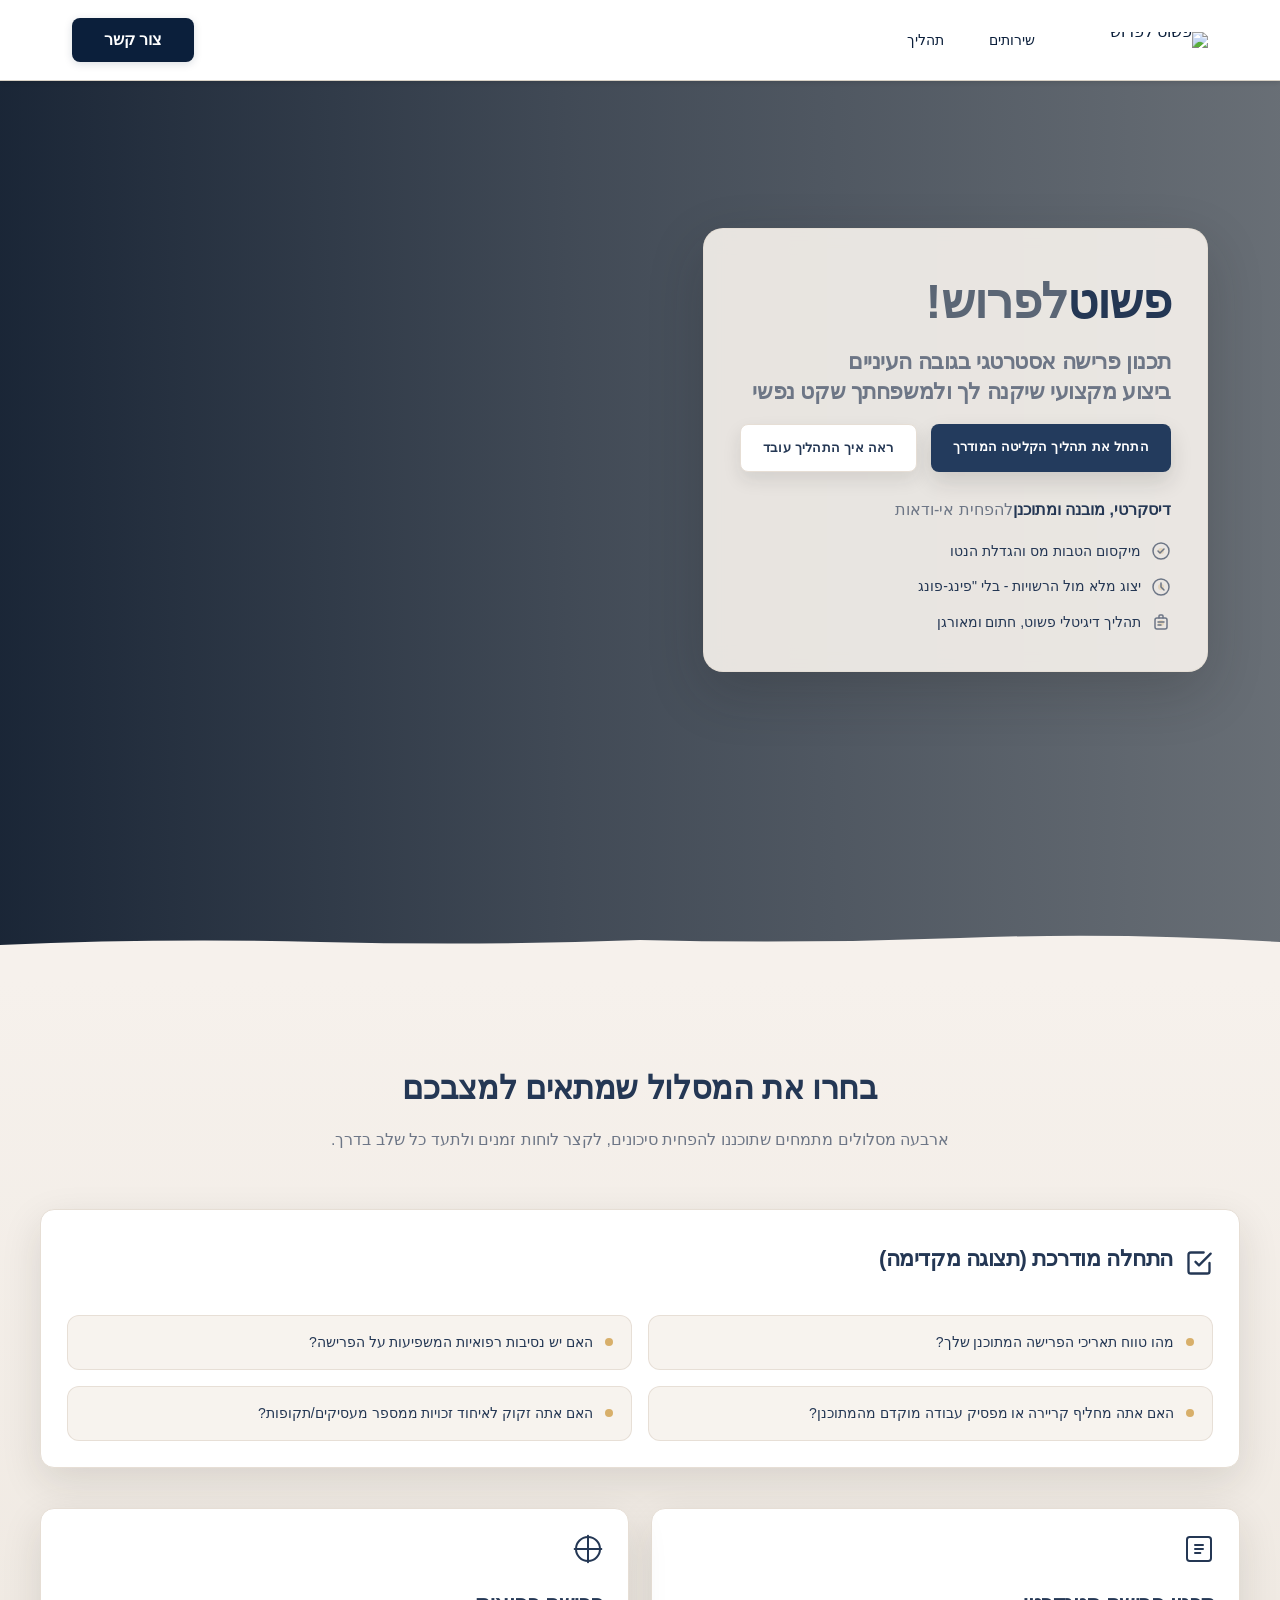
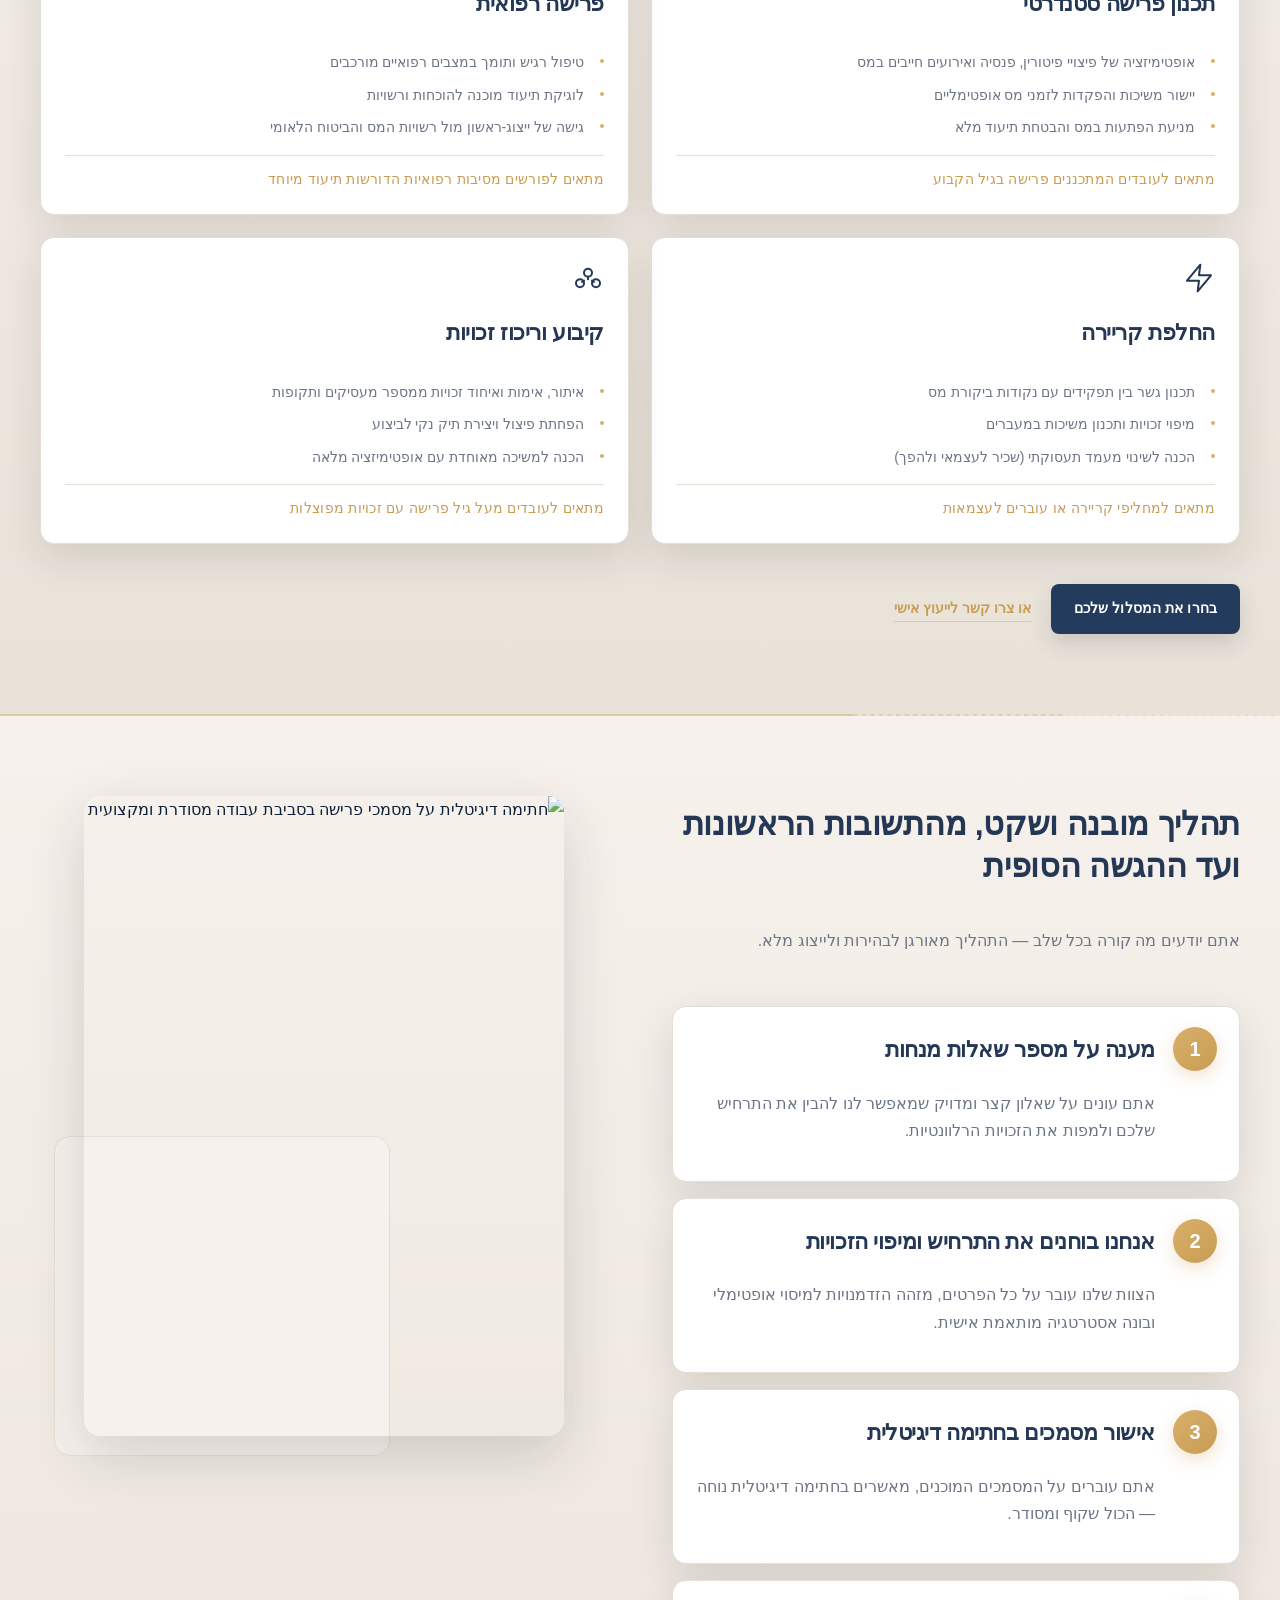
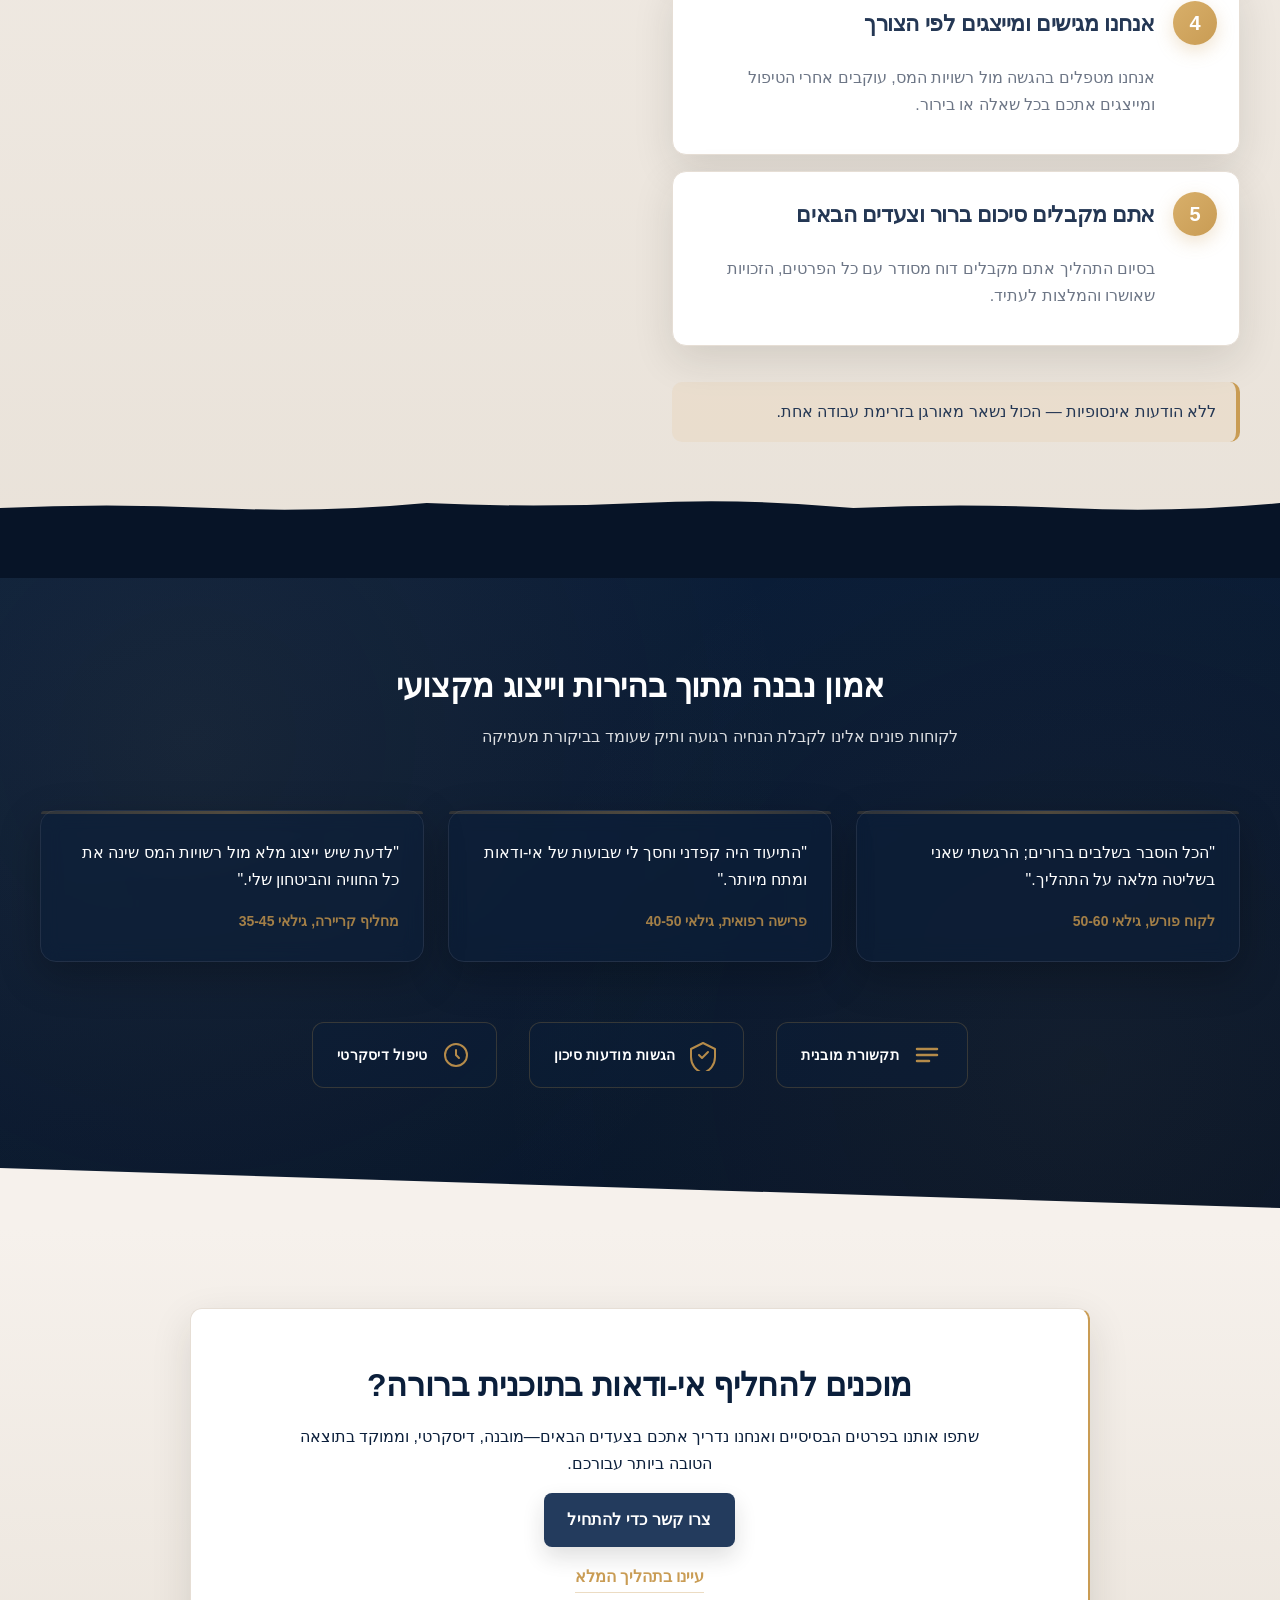
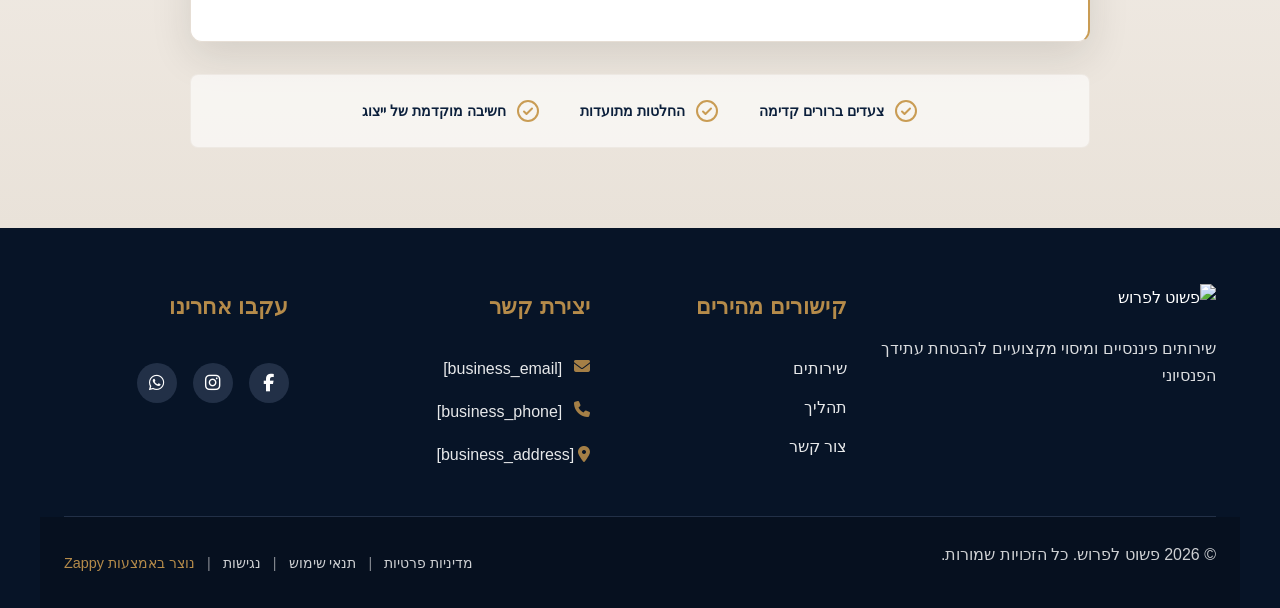
==== commit 2a05adbf: "Background sync: Progressive GitHub Sync" ====
--- a/public/index.html
+++ b/public/index.html
@@ -1 +1 @@
-<!doctype html><html dir="rtl" lang="he"><head><meta charset="UTF-8"><meta content="width=device-width,initial-scale=1" name="viewport"><meta content="index, follow" name="robots"><title>ייעוץ מס לפרישה מוקדמת עם ייצוג מלא — פשוט לפרוש</title><meta content="בוטיק פרימיום לתכנון פרישה חכם המשלב אופטימיזציה מיסויית אסטרטגית עם ייצוג מלא מול רשויות המס. פתרון דיגיטלי מתקדם לפרישה נכונה מהפעם הראשונה." name="description"><meta content="ייעוץ מס לפרישה מוקדמת, תכנון פרישה רפואית ומיסוי, ייצוג מול רשויות המס פרישה, בוטיק תכנון פרישה, אופטימיזציה מיסויית פרישה" name="keywords"><link href="/assets/favicon.ico" rel="icon" type="image/x-icon"><link href="/assets/favicon-16x16.png" rel="icon" type="image/png" sizes="16x16"><link href="/assets/favicon-32x32.png" rel="icon" type="image/png" sizes="32x32"><link href="/assets/favicon-48x48.png" rel="icon" type="image/png" sizes="48x48"><link href="/assets/favicon-192x192.png" rel="icon" type="image/png" sizes="192x192"><link href="/assets/favicon-512x512.png" rel="icon" type="image/png" sizes="512x512"><link href="/assets/apple-touch-icon.png" rel="apple-touch-icon"><script>!function(){"use strict";var t="65c5269c-d2c4-47d6-839c-84287a5c5ec6",e="https://api.zappy5.com/api/analytics/track",a=18e5,n=2592e6,o=!0,i=!0,r=!0;var s=function(){var e="zappy_visitor_"+t,a=null;try{if(a=localStorage.getItem(e)){var o=JSON.parse(a),i=Date.now();if(i-o.created<n)return o.lastSeen=i,localStorage.setItem(e,JSON.stringify(o)),o.id}}catch(t){console.warn("Zappy Analytics: LocalStorage not available")}var r="zv_"+Date.now()+"_"+Math.random().toString(36).substr(2,9);try{localStorage.setItem(e,JSON.stringify({id:r,created:Date.now(),lastSeen:Date.now()}))}catch(t){}return r}(),c=function(){var e="zappy_session_"+t,n=null;try{if(n=sessionStorage.getItem(e)){var o=JSON.parse(n),i=Date.now();if(i-o.timestamp<a)return o.timestamp=i,sessionStorage.setItem(e,JSON.stringify(o)),o.id}}catch(t){console.warn("Zappy Analytics: SessionStorage not available")}var r="zs_"+Date.now()+"_"+Math.random().toString(36).substr(2,9);try{sessionStorage.setItem(e,JSON.stringify({id:r,timestamp:Date.now()}))}catch(t){}return r}();function l(a,n){n=n||{};var o={website_id:t,event_type:a,page_path:window.location.pathname,referrer:document.referrer||"direct",visitor_id:s,session_id:c,metadata:n};if(navigator.sendBeacon){var i=new Blob([JSON.stringify(o)],{type:"application/json"});navigator.sendBeacon(e,i)}else fetch(e,{method:"POST",headers:{"Content-Type":"application/json"},body:JSON.stringify(o),keepalive:!0}).catch(function(t){console.warn("Zappy Analytics: Failed to track event",t)})}o&&l("pageview",{title:document.title,url:window.location.href}),i&&document.addEventListener("click",function(t){var e=t.target;if("BUTTON"===e.tagName||e.closest("button")){var a="BUTTON"===e.tagName?e:e.closest("button");l("click",{element:"button",text:a.textContent.trim().substring(0,100),id:a.id||null,class:a.className||null})}else if("A"===e.tagName||e.closest("a")){var n="A"===e.tagName?e:e.closest("a");l("navigation",{element:"link",text:n.textContent.trim().substring(0,100),href:n.href,external:n.hostname!==window.location.hostname})}},!0),r&&document.addEventListener("submit",function(t){var e=t.target;l("form_submit",{form_id:e.id||null,form_name:e.name||null,form_action:e.action||null,form_method:e.method||"GET"})},!0);var d=Date.now();window.addEventListener("beforeunload",function(){l("page_unload",{time_on_page:Math.floor((Date.now()-d)/1e3),page_path:window.location.pathname})}),window.zappyAnalytics={track:l,getVisitorId:function(){return s},getSessionId:function(){return c}}}()</script><meta content="ייעוץ מס לפרישה מוקדמת עם ייצוג מלא — פשוט לפרוש" property="og:title"><meta content="בוטיק פרימיום לתכנון פרישה חכם המשלב אופטימיזציה מיסויית אסטרטגית עם ייצוג מלא מול רשויות המס. פתרון דיגיטלי מתקדם לפרישה נכונה מהפעם הראשונה." property="og:description"><meta content="website" property="og:type"><meta content="he_IL" property="og:locale"><meta content="summary_large_image" name="twitter:card"><meta content="ייעוץ מס לפרישה מוקדמת עם ייצוג מלא — פשוט לפרוש" name="twitter:title"><meta content="בוטיק פרימיום לתכנון פרישה חכם המשלב אופטימיזציה מיסויית אסטרטגית עם ייצוג מלא מול רשויות המס. פתרון דיגיטלי מתקדם לפרישה נכונה מהפעם הראשונה." name="twitter:description"><link href="https://cdnjs.cloudflare.com/ajax/libs/font-awesome/6.4.0/css/all.min.css" rel="stylesheet"><link href="/assets/favicon.ico" rel="icon" type="image/x-icon"><link href="/assets/favicon-16x16.png" rel="icon" type="image/png" sizes="16x16"><link href="/assets/favicon-32x32.png" rel="icon" type="image/png" sizes="32x32"><link href="/assets/favicon-48x48.png" rel="icon" type="image/png" sizes="48x48"><link href="/assets/favicon-192x192.png" rel="icon" type="image/png" sizes="192x192"><link href="/assets/favicon-512x512.png" rel="icon" type="image/png" sizes="512x512"><link href="/assets/apple-touch-icon.png" rel="apple-touch-icon"><link href="https://cdn.jsdelivr.net/npm/vanilla-cookieconsent@3/dist/cookieconsent.css" rel="stylesheet"><script src="https://cdn.jsdelivr.net/npm/vanilla-cookieconsent@3/dist/cookieconsent.umd.js"></script><script src="https://cdn.jsdelivr.net/gh/mickidum/acc_toolbar/acctoolbar/acctoolbar.min.js"></script><link href="/styles.css" rel="stylesheet"><style id="zappy-dropdown-submenu-styles">#navMenu li:has(.sub-menu),.nav-menu li:has(.sub-menu),.navbar li:has(.sub-menu),nav li:has(.sub-menu){position:relative}#navMenu .sub-menu,.nav-menu .sub-menu,.navbar .sub-menu,nav .sub-menu{display:block!important;position:absolute!important;top:100%;left:0;min-width:220px;background:#fff;border-radius:8px;box-shadow:0 8px 25px rgba(0,0,0,.15);padding:8px 0;opacity:0;visibility:hidden;transform:translateY(10px);transition:all .3s ease;z-index:1000;list-style:none;pointer-events:none}#navMenu li:hover>.sub-menu,.nav-menu li:hover>.sub-menu,.navbar li:hover>.sub-menu,nav li:hover>.sub-menu{opacity:1!important;visibility:visible!important;transform:translateY(0)!important;pointer-events:auto!important}.sub-menu li{list-style:none;margin:0;padding:0}.sub-menu a{display:block!important;padding:10px 16px!important;color:#333!important;font-weight:500;text-decoration:none;white-space:nowrap;transition:background-color .2s}.sub-menu a:hover{background-color:#f5f5f5}[dir=rtl] .nav-menu .sub-menu,[dir=rtl] .navbar .sub-menu,[dir=rtl] nav .sub-menu,html[lang=ar] .nav-menu .sub-menu,html[lang=ar] .navbar .sub-menu,html[lang=ar] nav .sub-menu,html[lang=he] .nav-menu .sub-menu,html[lang=he] .navbar .sub-menu,html[lang=he] nav .sub-menu{left:auto!important;right:0!important}.sub-menu:empty,.sub-menu:not(:has(li)),.sub-menu:not(:has(li:not(.zappy-hidden-menu-item))){display:none!important;opacity:0!important;visibility:hidden!important;pointer-events:none!important}li:has(.menu-group-title):hover>.sub-menu{opacity:1!important;visibility:visible!important;transform:translateY(0)!important;pointer-events:auto!important}#navMenu>li>.menu-group-title,.nav-menu>li>.menu-group-title{display:inline-block;padding:.5rem 1rem;cursor:default;user-select:none}@media (max-width:768px){#navMenu .sub-menu,.nav-menu .sub-menu,.navbar .sub-menu,nav .sub-menu{position:static!important;transform:none!important;box-shadow:none!important;background:0 0!important;max-height:0;overflow:hidden;opacity:0;visibility:hidden;transition:max-height .3s ease,opacity .3s ease;padding:0!important;border-radius:0!important}.sub-menu.mobile-expanded{max-height:500px!important;opacity:1!important;visibility:visible!important;padding:8px 0 8px 16px!important}[dir=rtl] .sub-menu.mobile-expanded,html[lang=he] .sub-menu.mobile-expanded{padding:8px 16px 8px 0!important}#navMenu li:hover>.sub-menu,.nav-menu li:hover>.sub-menu,.navbar li:hover>.sub-menu,nav li:hover>.sub-menu{opacity:0;visibility:hidden;pointer-events:none}#navMenu li>.sub-menu.mobile-expanded,.nav-menu li>.sub-menu.mobile-expanded,.navbar li>.sub-menu.mobile-expanded,nav li>.sub-menu.mobile-expanded{opacity:1!important;visibility:visible!important;pointer-events:auto!important}#navMenu li:has(.sub-menu),.nav-menu li:has(.sub-menu),.navbar li:has(.sub-menu),nav li:has(.sub-menu){display:flex!important;flex-wrap:wrap!important;align-items:center!important;position:relative!important;min-height:44px!important}#navMenu li:has(.sub-menu)>a,.nav-menu li:has(.sub-menu)>a,.navbar li:has(.sub-menu)>a,nav li:has(.sub-menu)>a{flex:1!important;min-width:0!important}#navMenu li:has(.sub-menu)>.menu-group-title,.nav-menu li:has(.sub-menu)>.menu-group-title,.navbar li:has(.sub-menu)>.menu-group-title,nav li:has(.sub-menu)>.menu-group-title{flex:1!important;min-width:0!important;padding:0!important;line-height:inherit!important}#navMenu li:has(.sub-menu)>.sub-menu,.nav-menu li:has(.sub-menu)>.sub-menu,.navbar li:has(.sub-menu)>.sub-menu,nav li:has(.sub-menu)>.sub-menu{flex-basis:100%!important;width:100%!important}#navMenu li:has(.sub-menu)>a [class*=arrow],#navMenu li:has(.sub-menu)>a [class*=chevron],.nav-menu li:has(.sub-menu)>a .fa-angle-down,.nav-menu li:has(.sub-menu)>a .fa-chevron-down,.nav-menu li:has(.sub-menu)>a [class*=arrow],.nav-menu li:has(.sub-menu)>a [class*=chevron],nav li:has(.sub-menu)>a [class*=arrow],nav li:has(.sub-menu)>a [class*=chevron]{display:none!important;visibility:hidden!important}.mobile-submenu-toggle{display:flex!important;align-items:center!important;justify-content:center!important;width:44px!important;height:auto!important;background:0 0!important;border:none!important;cursor:pointer!important;color:var(--text-dark)!important;position:static!important;flex-shrink:0!important;align-self:stretch!important;z-index:2!important;padding:0!important;margin:0!important}.mobile-submenu-toggle::after{content:''!important;width:0!important;height:0!important;border-left:6px solid transparent!important;border-right:6px solid transparent!important;border-top:7px solid currentColor!important;transition:transform .3s ease!important}.mobile-submenu-toggle.expanded::after{transform:rotate(180deg)!important}.sub-menu a{padding:10px 0!important;display:block!important;color:var(--text-dark)!important}.navbar .sub-menu li a,.zappy-products-dropdown .sub-menu a,nav.navbar .sub-menu li a{color:var(--text-dark)!important}}@media (min-width:769px){.mobile-submenu-toggle{display:none!important}}</style><style id="zappy-widget-visibility">#mic-access-tool-box,#mic-access-tool-general-button,#mic-init-access-tool #mic-access-tool-box,#mic-init-access-tool #mic-access-tool-general-button,#mic-init-access-tool .mic-access-tool-general-button,._access-icon,._access-menu,.mic-access-tool-box,.mic-access-tool-general-button,div[id*=mic-access-tool-box]{display:none!important;visibility:hidden!important;opacity:0!important;pointer-events:none!important}</style></head><body><nav class="navbar" dir="rtl"><button aria-label="Menu" class="mobile-toggle" id="mobileToggle"><svg viewBox="0 0 24 24" fill="none" height="24" width="24" class="hamburger-icon"><path d="M3 12h18M3 6h18M3 18h18" stroke="currentColor" stroke-width="2" stroke-linecap="round"></path></svg><svg viewBox="0 0 24 24" fill="none" height="24" width="24" class="close-icon" style="display:none"><path d="M18 6L6 18M6 6l12 12" stroke="currentColor" stroke-width="2" stroke-linecap="round"></path></svg></button><button aria-label="Call" class="phone-header-btn"><svg viewBox="0 0 24 24" fill="currentColor" height="20" width="20"><path d="M22 16.92v3a2 2 0 0 1-2.18 2 19.79 19.79 0 0 1-8.63-3.07 19.5 19.5 0 0 1-6-6 19.79 19.79 0 0 1-3.07-8.67A2 2 0 0 1 4.11 2h3a2 2 0 0 1 2 1.72 12.84 12.84 0 0 0 .7 2.81 2 2 0 0 1-.45 2.11L8.09 9.91a16 16 0 0 0 6 6l1.27-1.27a2 2 0 0 1 2.11-.45 12.84 12.84 0 0 0 2.81.7A2 2 0 0 1 22 16.92z"></path></svg></button><div class="nav-container"><div class="nav-brand"><a href="/" class="logo-link"><img alt="פשוט לפרוש" src="/assets/logo.webp" class="logo"></a></div><ul class="nav-menu" id="navMenu"><li><a href="/services">שירותים</a></li><li><a href="/process">תהליך</a></li></ul><div class="nav-cta-container"><a href="/contact" class="nav-cta-btn">צור קשר</a></div></div></nav><main><section class="index-hero-section" data-layout-spec="בית-hero" data-hero-type="fullscreen-scrim"><div class="index-hero-section__bg-wrapper" data-preserve-bg="0"><img alt="משרד ייעוץ פרישה מקצועי ומזמין" src="/assets/site-index-hero-bg-image.webp" class="index-hero-section__bg-image" data-context="Professional retirement planning office environment: a warm, sophisticated workspace with natural light streaming through large windows, a polished wooden desk with organized financial documents and a tablet displaying charts, soft cream and navy blue color palette, professional yet approachable atmosphere, shallow depth of field focusing on the desk area, subtle gold accents from a pen or desk accessories, conveys trust and expertise in financial services" data-hero-bg="true" data-placeholder="index-hero-bg-image" height="1080" width="1920"></div><div class="index-hero-section__scrim" aria-hidden="true"></div><div class="index-hero-section__content-wrapper"><div class="index-hero-section__overlay-card"><h1 class="index-hero-section__headline">פשוט<font color="#5b6675">לפרוש!</font></h1><h3 class="index-hero-section__subtitle">תכנון פרישה אסטרטגי בגובה העיניים<br>ביצוע מקצועי שיקנה לך ולמשפחתך שקט נפשי&nbsp;&nbsp;</h3><div class="index-hero-section__cta-group"><a href="/contact" class="index-hero-section__btn index-hero-section__btn--primary">התחל את תהליך הקליטה המודרך</a><a href="/process" class="index-hero-section__btn index-hero-section__btn--secondary">ראה איך התהליך עובד</a></div><p class="index-hero-section__reassurance"><strong>דיסקרטי, מובנה ומתוכנן</strong>להפחית אי-ודאות</p><div class="index-hero-section__trust-bullets"><div class="index-hero-section__trust-item"><svg viewBox="0 0 20 20" xmlns="http://www.w3.org/2000/svg" fill="none" height="20" width="20" data-element-type="icon" data-icon-type="svg" class="index-hero-section__trust-icon"><circle cx="10" cy="10" r="3" fill="currentColor" opacity="0.3"></circle><path d="M10 2C5.58172 2 2 5.58172 2 10C2 14.4183 5.58172 18 10 18C14.4183 18 18 14.4183 18 10C18 5.58172 14.4183 2 10 2Z" stroke="currentColor" stroke-width="1.5" stroke-linecap="round"></path><path d="M7 10L9 12L13 8" stroke="currentColor" stroke-width="1.5" stroke-linecap="round" stroke-linejoin="round"></path></svg><span class="index-hero-section__trust-text">מיקסום הטבות מס והגדלת הנטו</span></div><div class="index-hero-section__trust-item"><svg viewBox="0 0 20 20" xmlns="http://www.w3.org/2000/svg" fill="none" height="20" width="20" data-element-type="icon" data-icon-type="svg" class="index-hero-section__trust-icon"><circle cx="10" cy="10" r="3" fill="currentColor" opacity="0.3"></circle><path d="M10 2C5.58172 2 2 5.58172 2 10C2 14.4183 5.58172 18 10 18C14.4183 18 18 14.4183 18 10C18 5.58172 14.4183 2 10 2Z" stroke="currentColor" stroke-width="1.5" stroke-linecap="round"></path><path d="M10 6V10L13 13" stroke="currentColor" stroke-width="1.5" stroke-linecap="round" stroke-linejoin="round"></path></svg><span class="index-hero-section__trust-text">יצוג מלא מול הרשויות - בלי "פינג-פונג</span></div><div class="index-hero-section__trust-item"><svg viewBox="0 0 20 20" xmlns="http://www.w3.org/2000/svg" fill="none" height="20" width="20" data-element-type="icon" data-icon-type="svg" class="index-hero-section__trust-icon"><circle cx="10" cy="10" r="3" fill="currentColor" opacity="0.3"></circle><rect height="11" rx="2" stroke="currentColor" stroke-width="1.5" width="12" x="4" y="5"></rect><path d="M8 5V3C8 2.44772 8.44772 2 9 2H11C11.5523 2 12 2.44772 12 3V5" stroke="currentColor" stroke-width="1.5" stroke-linecap="round"></path><path d="M7 9H13M7 12H10" stroke="currentColor" stroke-width="1.5" stroke-linecap="round"></path></svg><span class="index-hero-section__trust-text">תהליך דיגיטלי פשוט, חתום ומאורגן</span></div></div></div></div><div class="index-hero-section-divider-wrapper"><svg viewBox="0 0 1200 80" xmlns="http://www.w3.org/2000/svg" aria-hidden="true" preserveAspectRatio="none"><path d="M0,80 L0,45 Q150,38 300,42 T600,40 Q750,44 900,38 T1200,42 L1200,80 Z" fill="#F6F1EC"></path></svg></div></section><section class="index-services-section" data-layout-spec="בית-services"><div class="index-services-container"><div class="index-services-intro"><h2>בחרו את המסלול שמתאים למצבכם</h2><p>ארבעה מסלולים מתמחים שתוכננו להפחית סיכונים, לקצר לוחות זמנים ולתעד כל שלב בדרך.</p></div><div class="index-services-preview-card"><div class="index-services-preview-header"><svg viewBox="0 0 24 24" xmlns="http://www.w3.org/2000/svg" fill="none" height="28" width="28" aria-hidden="true"><path d="M9 11l3 3L22 4" stroke="currentColor" stroke-width="2" stroke-linecap="round" stroke-linejoin="round"></path><path d="M21 12v7a2 2 0 01-2 2H5a2 2 0 01-2-2V5a2 2 0 012-2h11" stroke="currentColor" stroke-width="2" stroke-linecap="round" stroke-linejoin="round"></path></svg><h3>התחלה מודרכת (תצוגה מקדימה)</h3></div><div class="index-services-preview-grid"><div class="index-services-question-chip"><div class="index-services-chip-dot"></div><span>מהו טווח תאריכי הפרישה המתוכנן שלך?</span></div><div class="index-services-question-chip"><div class="index-services-chip-dot"></div><span>האם יש נסיבות רפואיות המשפיעות על הפרישה?</span></div><div class="index-services-question-chip"><div class="index-services-chip-dot"></div><span>האם אתה מחליף קריירה או מפסיק עבודה מוקדם מהמתוכנן?</span></div><div class="index-services-question-chip"><div class="index-services-chip-dot"></div><span>האם אתה זקוק לאיחוד זכויות ממספר מעסיקים/תקופות?</span></div></div></div><div class="index-services-pathways-grid"><div class="index-services-pathway-card"><svg viewBox="0 0 24 24" xmlns="http://www.w3.org/2000/svg" fill="none" height="32" width="32" data-element-type="icon" data-icon-type="svg"><rect height="18" rx="2" stroke="currentColor" stroke-width="1.5" width="18" x="3" y="3"></rect><path d="M9 9h6M9 12h6M9 15h4" stroke="currentColor" stroke-width="1.5" stroke-linecap="round"></path></svg><h3>תכנון פרישה סטנדרטי</h3><ul><li>אופטימיזציה של פיצויי פיטורין, פנסיה ואירועים חייבים במס</li><li>יישור משיכות והפקדות לזמני מס אופטימליים</li><li>מניעת הפתעות במס והבטחת תיעוד מלא</li></ul><div class="index-services-card-footer"><small>מתאים לעובדים המתכננים פרישה בגיל הקבוע</small></div></div><div class="index-services-pathway-card"><svg viewBox="0 0 24 24" xmlns="http://www.w3.org/2000/svg" fill="none" height="32" width="32" data-element-type="icon" data-icon-type="svg"><path d="M12 2v20M2 12h20" stroke="currentColor" stroke-width="1.5" stroke-linecap="round"></path><circle cx="12" cy="12" r="9" stroke="currentColor" stroke-width="1.5"></circle></svg><h3>פרישה רפואית</h3><ul><li>טיפול רגיש ותומך במצבים רפואיים מורכבים</li><li>לוגיקת תיעוד מוכנה להוכחות ורשויות</li><li>גישה של ייצוג-ראשון מול רשויות המס והביטוח הלאומי</li></ul><div class="index-services-card-footer"><small>מתאים לפורשים מסיבות רפואיות הדורשות תיעוד מיוחד</small></div></div><div class="index-services-pathway-card"><svg viewBox="0 0 24 24" xmlns="http://www.w3.org/2000/svg" fill="none" height="32" width="32" data-element-type="icon" data-icon-type="svg"><path d="M13 2L3 14h9l-1 8 10-12h-9l1-8z" stroke="currentColor" stroke-width="1.5" stroke-linecap="round" stroke-linejoin="round"></path></svg><h3>החלפת קריירה</h3><ul><li>תכנון גשר בין תפקידים עם נקודות ביקורת מס</li><li>מיפוי זכויות ותכנון משיכות במעברים</li><li>הכנה לשינוי מעמד תעסוקתי (שכיר לעצמאי ולהפך)</li></ul><div class="index-services-card-footer"><small>מתאים למחליפי קריירה או עוברים לעצמאות</small></div></div><div class="index-services-pathway-card"><svg viewBox="0 0 24 24" xmlns="http://www.w3.org/2000/svg" fill="none" height="32" width="32" data-element-type="icon" data-icon-type="svg"><circle cx="12" cy="8" r="3" stroke="currentColor" stroke-width="1.5"></circle><circle cx="6" cy="16" r="3" stroke="currentColor" stroke-width="1.5"></circle><circle cx="18" cy="16" r="3" stroke="currentColor" stroke-width="1.5"></circle><path d="M12 11v2M9 14l-1.5 1M15 14l1.5 1" stroke="currentColor" stroke-width="1.5" stroke-linecap="round"></path></svg><h3>קיבוע וריכוז זכויות</h3><ul><li>איתור, אימות ואיחוד זכויות ממספר מעסיקים ותקופות</li><li>הפחתת פיצול ויצירת תיק נקי לביצוע</li><li>הכנה למשיכה מאוחדת עם אופטימיזציה מלאה</li></ul><div class="index-services-card-footer"><small>מתאים לעובדים מעל גיל פרישה עם זכויות מפוצלות</small></div></div></div><div class="index-services-cta-row"><a href="/services" class="index-services-btn-primary">בחרו את המסלול שלכם</a><a href="/contact" class="index-services-link-cta">או צרו קשר לייעוץ אישי</a></div></div><div class="index-services-divider-wrapper"><svg viewBox="0 0 1200 2" xmlns="http://www.w3.org/2000/svg" aria-hidden="true" preserveAspectRatio="none"><line stroke="#D8AF6A" stroke-dasharray="0" stroke-width="1" x1="0" x2="800" y1="1" y2="1"></line><line stroke="#D8AF6A" stroke-dasharray="4 4" stroke-width="1" x1="800" x2="1000" y1="1" y2="1" opacity="0.7"></line><line stroke="#D8AF6A" stroke-dasharray="2 6" stroke-width="1" x1="1000" x2="1200" y1="1" y2="1" opacity="0.4"></line></svg></div></section><section class="index-steps-section" data-layout-spec="בית-steps"><div class="index-steps-container"><div class="index-steps-content-column"><h2>תהליך מובנה ושקט, מהתשובות הראשונות ועד ההגשה הסופית</h2><p class="index-steps-intro">אתם יודעים מה קורה בכל שלב — התהליך מאורגן לבהירות ולייצוג מלא.</p><div class="index-steps-list"><article class="index-steps-card"><div class="index-steps-number">1</div><div class="index-steps-card-content"><h3>מענה על מספר שאלות מנחות</h3><p>אתם עונים על שאלון קצר ומדויק שמאפשר לנו להבין את התרחיש שלכם ולמפות את הזכויות הרלוונטיות.</p></div></article><article class="index-steps-card"><div class="index-steps-number">2</div><div class="index-steps-card-content"><h3>אנחנו בוחנים את התרחיש ומיפוי הזכויות</h3><p>הצוות שלנו עובר על כל הפרטים, מזהה הזדמנויות למיסוי אופטימלי ובונה אסטרטגיה מותאמת אישית.</p></div></article><article class="index-steps-card"><div class="index-steps-number">3</div><div class="index-steps-card-content"><h3>אישור מסמכים בחתימה דיגיטלית</h3><p>אתם עוברים על המסמכים המוכנים, מאשרים בחתימה דיגיטלית נוחה — הכול שקוף ומסודר.</p></div></article><article class="index-steps-card"><div class="index-steps-number">4</div><div class="index-steps-card-content"><h3>אנחנו מגישים ומייצגים לפי הצורך</h3><p>אנחנו מטפלים בהגשה מול רשויות המס, עוקבים אחרי הטיפול ומייצגים אתכם בכל שאלה או בירור.</p></div></article><article class="index-steps-card"><div class="index-steps-number">5</div><div class="index-steps-card-content"><h3>אתם מקבלים סיכום ברור וצעדים הבאים</h3><p>בסיום התהליך אתם מקבלים דוח מסודר עם כל הפרטים, הזכויות שאושרו והמלצות לעתיד.</p></div></article></div><p class="index-steps-reassurance">ללא הודעות אינסופיות — הכול נשאר מאורגן בזרימת עבודה אחת.</p></div><div class="index-steps-imagery-column"><div class="index-steps-image-wrapper"><div class="index-steps-backplate"></div><img alt="חתימה דיגיטלית על מסמכי פרישה בסביבת עבודה מסודרת ומקצועית" src="/assets/site-index-steps-image-1.webp" data-context="A calm, professional desk scene with hands signing documents digitally on a tablet or laptop. Neutral tones, warm lighting, clean workspace with minimal papers, a coffee cup, and a pen. The scene should convey trust, organization, and modern digital workflow for retirement planning. Desaturated warm color palette, soft focus background, reassuring and premium atmosphere suitable for financial services." data-placeholder="index-steps-image-1" height="800" width="600"></div></div></div><div class="index-steps-divider-wrapper"><svg viewBox="0 0 1200 100" xmlns="http://www.w3.org/2000/svg" aria-hidden="true" preserveAspectRatio="none"><defs><linearGradient id="index-steps-gradient" x1="0%" x2="0%" y1="0%" y2="100%"><stop offset="0%" style="stop-color:#F6F1EC;stop-opacity:1"></stop><stop offset="100%" style="stop-color:#071427;stop-opacity:1"></stop></linearGradient></defs><path d="M0,100 L0,30 Q100,25 200,30 T400,25 Q500,30 600,25 T800,30 Q900,25 1000,30 T1200,25 L1200,100 Z" fill="#071427"></path></svg></div></section><section class="index-testimonials-section" data-layout-spec="בית-testimonials"><div class="index-testimonials-container"><div class="index-testimonials-header"><h2>אמון נבנה מתוך בהירות וייצוג מקצועי</h2><p>לקוחות פונים אלינו לקבלת הנחיה רגועה ותיק שעומד בביקורת מעמיקה</p></div><div class="index-testimonials-grid"><div class="index-testimonial-card"><div class="index-testimonial-highlight"></div><p class="index-testimonial-quote">"הכל הוסבר בשלבים ברורים; הרגשתי שאני בשליטה מלאה על התהליך."</p><div class="index-testimonial-attribution">לקוח פורש, גילאי 50-60</div></div><div class="index-testimonial-card"><div class="index-testimonial-highlight"></div><p class="index-testimonial-quote">"התיעוד היה קפדני וחסך לי שבועות של אי-ודאות ומתח מיותר."</p><div class="index-testimonial-attribution">פרישה רפואית, גילאי 40-50</div></div><div class="index-testimonial-card"><div class="index-testimonial-highlight"></div><p class="index-testimonial-quote">"לדעת שיש ייצוג מלא מול רשויות המס שינה את כל החוויה והביטחון שלי."</p><div class="index-testimonial-attribution">מחליף קריירה, גילאי 35-45</div></div></div><div class="index-testimonials-values"><div class="index-value-item"><svg viewBox="0 0 32 32" xmlns="http://www.w3.org/2000/svg" fill="none" height="32" width="32" class="index-value-icon" aria-hidden="true"><path d="M6 10h20M6 16h20M6 22h12" stroke="currentColor" stroke-width="2.5" stroke-linecap="round"></path></svg><span>תקשורת מובנית</span></div><div class="index-value-item"><svg viewBox="0 0 32 32" xmlns="http://www.w3.org/2000/svg" fill="none" height="32" width="32" class="index-value-icon" aria-hidden="true"><path d="M16 4L4 10v8c0 7.5 5 14 12 16 7-2 12-8.5 12-16v-8L16 4z" stroke="currentColor" stroke-width="2" stroke-linejoin="round" fill="none"></path><path d="M12 16l3 3 6-6" stroke="currentColor" stroke-width="2" stroke-linecap="round" stroke-linejoin="round"></path></svg><span>הגשות מודעות סיכון</span></div><div class="index-value-item"><svg viewBox="0 0 32 32" xmlns="http://www.w3.org/2000/svg" fill="none" height="32" width="32" class="index-value-icon" aria-hidden="true"><circle cx="16" cy="16" r="11" stroke="currentColor" stroke-width="2" fill="none"></circle><path d="M16 11v5l3 3" stroke="currentColor" stroke-width="2" stroke-linecap="round"></path></svg><span>טיפול דיסקרטי</span></div></div></div><div class="index-testimonials-divider-wrapper"><svg viewBox="0 0 1200 80" xmlns="http://www.w3.org/2000/svg" aria-hidden="true" preserveAspectRatio="none"><path d="M0,80 L0,20 L1200,60 L1200,80 Z" fill="#F6F1EC"></path></svg></div></section><section class="index-cta-section" data-layout-spec="בית-cta"><div class="index-cta-container"><div class="index-cta-card"><h2>מוכנים להחליף אי-ודאות בתוכנית ברורה?</h2><p>שתפו אותנו בפרטים הבסיסיים ואנחנו נדריך אתכם בצעדים הבאים—מובנה, דיסקרטי, וממוקד בתוצאה הטובה ביותר עבורכם.</p><div class="index-cta-buttons"><a href="/contact" class="btn-primary">צרו קשר כדי להתחיל</a><a href="/process" class="index-cta-secondary-link">עיינו בתהליך המלא</a></div></div><div class="index-cta-reassurance"><div class="index-cta-reassurance-item"><svg viewBox="0 0 24 24" xmlns="http://www.w3.org/2000/svg" fill="none" class="index-cta-check-icon" aria-hidden="true"><circle cx="12" cy="12" r="10" stroke="currentColor" stroke-width="2"></circle><path d="M8 12.5L10.5 15L16 9.5" stroke="currentColor" stroke-width="2" stroke-linecap="round" stroke-linejoin="round"></path></svg><span>צעדים ברורים קדימה</span></div><div class="index-cta-reassurance-item"><svg viewBox="0 0 24 24" xmlns="http://www.w3.org/2000/svg" fill="none" class="index-cta-check-icon" aria-hidden="true"><circle cx="12" cy="12" r="10" stroke="currentColor" stroke-width="2"></circle><path d="M8 12.5L10.5 15L16 9.5" stroke="currentColor" stroke-width="2" stroke-linecap="round" stroke-linejoin="round"></path></svg><span>החלטות מתועדות</span></div><div class="index-cta-reassurance-item"><svg viewBox="0 0 24 24" xmlns="http://www.w3.org/2000/svg" fill="none" class="index-cta-check-icon" aria-hidden="true"><circle cx="12" cy="12" r="10" stroke="currentColor" stroke-width="2"></circle><path d="M8 12.5L10.5 15L16 9.5" stroke="currentColor" stroke-width="2" stroke-linecap="round" stroke-linejoin="round"></path></svg><span>חשיבה מוקדמת של ייצוג</span></div></div></div></section></main><footer class="site-footer"><div class="footer-container"><div class="footer-top"><div class="footer-column footer-about"><img alt="פשוט לפרוש" src="/assets/logo.webp" class="logo"><p class="footer-description">שירותים פיננסיים ומיסוי מקצועיים להבטחת עתידך הפנסיוני</p></div><div class="footer-column footer-links"><h3 class="footer-heading">קישורים מהירים</h3><ul class="footer-menu"><li><a href="/services">שירותים</a></li><li><a href="/process">תהליך</a></li><li><a href="/contact">צור קשר</a></li></ul></div><div class="footer-column footer-contact"><h3 class="footer-heading">יצירת קשר</h3><ul class="contact-list"><li><i class="fas fa-envelope"></i><a href="mailto:[business_email]">[business_email]</a></li><li><i class="fas fa-phone"></i><a href="tel:[business_phone]">[business_phone]</a></li><li><a href="/"><i class="fas fa-map-marker-alt"></i><span>[business_address]</span></a></li></ul></div><div class="footer-column footer-social"><h3 class="footer-heading">עקבו אחרינו</h3><div class="social-links"><a href="[facebook_handle]" aria-label="Facebook"><i class="fab fa-facebook-f"></i></a><a href="[instagram_handle]" aria-label="Instagram"><i class="fab fa-instagram"></i></a><a href="[whatsapp_handle]" aria-label="WhatsApp"><i class="fab fa-whatsapp"></i></a></div></div></div><div class="footer-bottom"><div class="footer-bottom-content"><div class="copyright"><p>© 2026 פשוט לפרוש. כל הזכויות שמורות.</p></div><div class="footer-legal"><a href="/privacy">מדיניות פרטיות</a><span class="separator">|</span><a href="/terms">תנאי שימוש</a><span class="separator">|</span><a href="/accessibility">נגישות</a><span class="separator">|</span><a href="https://zappy5.com" class="zappy-attribution" target="_blank">נוצר באמצעות Zappy</a></div></div></div></div></footer><a href="https://wa.me/[whatsapp_handle]" class="whatsapp-float" aria-label="WhatsApp"><i class="fab fa-whatsapp"></i></a><div data-integration="accessibility:toolbar"></div><script src="/script.js"></script><script id="zappy-mobile-submenu-script">!function(){function e(){if(window.innerWidth>768)return document.querySelectorAll(".mobile-submenu-toggle").forEach(function(e){e.remove()}),void document.querySelectorAll(".sub-menu.mobile-expanded").forEach(function(e){e.classList.remove("mobile-expanded")});document.querySelectorAll(".nav-menu li:has(.sub-menu), nav li:has(.sub-menu), .navbar li:has(.sub-menu), #navMenu li:has(.sub-menu)").forEach(function(e){if(!e.querySelector(".mobile-submenu-toggle")){var t=e.querySelector(".sub-menu"),n=e.querySelector(":scope > a");if(t&&n){var o=document.createElement("button");o.className="mobile-submenu-toggle",o.setAttribute("aria-label","Toggle submenu"),o.setAttribute("type","button"),n.insertAdjacentElement("afterend",o),o.addEventListener("click",function(e){e.preventDefault(),e.stopPropagation(),document.querySelectorAll(".sub-menu.mobile-expanded").forEach(function(e){if(e!==t){e.classList.remove("mobile-expanded");var n=e.parentElement.querySelector(".mobile-submenu-toggle");n&&n.classList.remove("expanded")}}),t.classList.toggle("mobile-expanded"),o.classList.toggle("expanded")})}}})}var t;"loading"===document.readyState?document.addEventListener("DOMContentLoaded",e):e(),window.addEventListener("resize",function(){clearTimeout(t),t=setTimeout(e,250)});var n=new MutationObserver(function(t){t.forEach(function(t){if("attributes"===t.type){var n=t.target;n.classList&&(n.classList.contains("active")||n.classList.contains("open"))&&setTimeout(e,100)}})});setTimeout(function(){document.querySelectorAll(".mobile-menu, .nav-menu, #navMenu, nav").forEach(function(e){n.observe(e,{attributes:!0,attributeFilter:["class","style"]})})},500)}()</script></body></html>+<!doctype html><html dir="rtl" lang="he"><head><meta charset="UTF-8"><meta content="width=device-width,initial-scale=1" name="viewport"><meta content="index, follow" name="robots"><title>ייעוץ מס לפרישה מוקדמת עם ייצוג מלא — פשוט לפרוש</title><meta content="בוטיק פרימיום לתכנון פרישה חכם המשלב אופטימיזציה מיסויית אסטרטגית עם ייצוג מלא מול רשויות המס. פתרון דיגיטלי מתקדם לפרישה נכונה מהפעם הראשונה." name="description"><meta content="ייעוץ מס לפרישה מוקדמת, תכנון פרישה רפואית ומיסוי, ייצוג מול רשויות המס פרישה, בוטיק תכנון פרישה, אופטימיזציה מיסויית פרישה" name="keywords"><link href="/assets/favicon.ico" rel="icon" type="image/x-icon"><link href="/assets/favicon-16x16.png" rel="icon" type="image/png" sizes="16x16"><link href="/assets/favicon-32x32.png" rel="icon" type="image/png" sizes="32x32"><link href="/assets/favicon-48x48.png" rel="icon" type="image/png" sizes="48x48"><link href="/assets/favicon-192x192.png" rel="icon" type="image/png" sizes="192x192"><link href="/assets/favicon-512x512.png" rel="icon" type="image/png" sizes="512x512"><link href="/assets/apple-touch-icon.png" rel="apple-touch-icon"><script>!function(){"use strict";var t="65c5269c-d2c4-47d6-839c-84287a5c5ec6",e="https://api.zappy5.com/api/analytics/track",a=18e5,n=2592e6,o=!0,i=!0,r=!0;var s=function(){var e="zappy_visitor_"+t,a=null;try{if(a=localStorage.getItem(e)){var o=JSON.parse(a),i=Date.now();if(i-o.created<n)return o.lastSeen=i,localStorage.setItem(e,JSON.stringify(o)),o.id}}catch(t){console.warn("Zappy Analytics: LocalStorage not available")}var r="zv_"+Date.now()+"_"+Math.random().toString(36).substr(2,9);try{localStorage.setItem(e,JSON.stringify({id:r,created:Date.now(),lastSeen:Date.now()}))}catch(t){}return r}(),c=function(){var e="zappy_session_"+t,n=null;try{if(n=sessionStorage.getItem(e)){var o=JSON.parse(n),i=Date.now();if(i-o.timestamp<a)return o.timestamp=i,sessionStorage.setItem(e,JSON.stringify(o)),o.id}}catch(t){console.warn("Zappy Analytics: SessionStorage not available")}var r="zs_"+Date.now()+"_"+Math.random().toString(36).substr(2,9);try{sessionStorage.setItem(e,JSON.stringify({id:r,timestamp:Date.now()}))}catch(t){}return r}();function l(a,n){n=n||{};var o={website_id:t,event_type:a,page_path:window.location.pathname,referrer:document.referrer||"direct",visitor_id:s,session_id:c,metadata:n};if(navigator.sendBeacon){var i=new Blob([JSON.stringify(o)],{type:"application/json"});navigator.sendBeacon(e,i)}else fetch(e,{method:"POST",headers:{"Content-Type":"application/json"},body:JSON.stringify(o),keepalive:!0}).catch(function(t){console.warn("Zappy Analytics: Failed to track event",t)})}o&&l("pageview",{title:document.title,url:window.location.href}),i&&document.addEventListener("click",function(t){var e=t.target;if("BUTTON"===e.tagName||e.closest("button")){var a="BUTTON"===e.tagName?e:e.closest("button");l("click",{element:"button",text:a.textContent.trim().substring(0,100),id:a.id||null,class:a.className||null})}else if("A"===e.tagName||e.closest("a")){var n="A"===e.tagName?e:e.closest("a");l("navigation",{element:"link",text:n.textContent.trim().substring(0,100),href:n.href,external:n.hostname!==window.location.hostname})}},!0),r&&document.addEventListener("submit",function(t){var e=t.target;l("form_submit",{form_id:e.id||null,form_name:e.name||null,form_action:e.action||null,form_method:e.method||"GET"})},!0);var d=Date.now();window.addEventListener("beforeunload",function(){l("page_unload",{time_on_page:Math.floor((Date.now()-d)/1e3),page_path:window.location.pathname})}),window.zappyAnalytics={track:l,getVisitorId:function(){return s},getSessionId:function(){return c}}}()</script><meta content="ייעוץ מס לפרישה מוקדמת עם ייצוג מלא — פשוט לפרוש" property="og:title"><meta content="בוטיק פרימיום לתכנון פרישה חכם המשלב אופטימיזציה מיסויית אסטרטגית עם ייצוג מלא מול רשויות המס. פתרון דיגיטלי מתקדם לפרישה נכונה מהפעם הראשונה." property="og:description"><meta content="website" property="og:type"><meta content="he_IL" property="og:locale"><meta content="summary_large_image" name="twitter:card"><meta content="ייעוץ מס לפרישה מוקדמת עם ייצוג מלא — פשוט לפרוש" name="twitter:title"><meta content="בוטיק פרימיום לתכנון פרישה חכם המשלב אופטימיזציה מיסויית אסטרטגית עם ייצוג מלא מול רשויות המס. פתרון דיגיטלי מתקדם לפרישה נכונה מהפעם הראשונה." name="twitter:description"><link href="https://cdnjs.cloudflare.com/ajax/libs/font-awesome/6.4.0/css/all.min.css" rel="stylesheet"><link href="/assets/favicon.ico" rel="icon" type="image/x-icon"><link href="/assets/favicon-16x16.png" rel="icon" type="image/png" sizes="16x16"><link href="/assets/favicon-32x32.png" rel="icon" type="image/png" sizes="32x32"><link href="/assets/favicon-48x48.png" rel="icon" type="image/png" sizes="48x48"><link href="/assets/favicon-192x192.png" rel="icon" type="image/png" sizes="192x192"><link href="/assets/favicon-512x512.png" rel="icon" type="image/png" sizes="512x512"><link href="/assets/apple-touch-icon.png" rel="apple-touch-icon"><link href="https://cdn.jsdelivr.net/npm/vanilla-cookieconsent@3/dist/cookieconsent.css" rel="stylesheet"><script src="https://cdn.jsdelivr.net/npm/vanilla-cookieconsent@3/dist/cookieconsent.umd.js"></script><script src="https://cdn.jsdelivr.net/gh/mickidum/acc_toolbar/acctoolbar/acctoolbar.min.js"></script><link href="/styles.css" rel="stylesheet"><style id="zappy-dropdown-submenu-styles">#navMenu li:has(.sub-menu),.nav-menu li:has(.sub-menu),.navbar li:has(.sub-menu),nav li:has(.sub-menu){position:relative}#navMenu .sub-menu,.nav-menu .sub-menu,.navbar .sub-menu,nav .sub-menu{display:block!important;position:absolute!important;top:100%;left:0;min-width:220px;background:#fff;border-radius:8px;box-shadow:0 8px 25px rgba(0,0,0,.15);padding:8px 0;opacity:0;visibility:hidden;transform:translateY(10px);transition:all .3s ease;z-index:1000;list-style:none;pointer-events:none}#navMenu li:hover>.sub-menu,.nav-menu li:hover>.sub-menu,.navbar li:hover>.sub-menu,nav li:hover>.sub-menu{opacity:1!important;visibility:visible!important;transform:translateY(0)!important;pointer-events:auto!important}.sub-menu li{list-style:none;margin:0;padding:0}.sub-menu a{display:block!important;padding:10px 16px!important;color:#333!important;font-weight:500;text-decoration:none;white-space:nowrap;transition:background-color .2s}.sub-menu a:hover{background-color:#f5f5f5}[dir=rtl] .nav-menu .sub-menu,[dir=rtl] .navbar .sub-menu,[dir=rtl] nav .sub-menu,html[lang=ar] .nav-menu .sub-menu,html[lang=ar] .navbar .sub-menu,html[lang=ar] nav .sub-menu,html[lang=he] .nav-menu .sub-menu,html[lang=he] .navbar .sub-menu,html[lang=he] nav .sub-menu{left:auto!important;right:0!important}.sub-menu:empty,.sub-menu:not(:has(li)),.sub-menu:not(:has(li:not(.zappy-hidden-menu-item))){display:none!important;opacity:0!important;visibility:hidden!important;pointer-events:none!important}li:has(.menu-group-title):hover>.sub-menu{opacity:1!important;visibility:visible!important;transform:translateY(0)!important;pointer-events:auto!important}#navMenu>li>.menu-group-title,.nav-menu>li>.menu-group-title{display:inline-block;padding:.5rem 1rem;cursor:default;user-select:none}@media (max-width:768px){#navMenu .sub-menu,.nav-menu .sub-menu,.navbar .sub-menu,nav .sub-menu{position:static!important;transform:none!important;box-shadow:none!important;background:0 0!important;max-height:0;overflow:hidden;opacity:0;visibility:hidden;transition:max-height .3s ease,opacity .3s ease;padding:0!important;border-radius:0!important}.sub-menu.mobile-expanded{max-height:500px!important;opacity:1!important;visibility:visible!important;padding:8px 0 8px 16px!important}[dir=rtl] .sub-menu.mobile-expanded,html[lang=he] .sub-menu.mobile-expanded{padding:8px 16px 8px 0!important}#navMenu li:hover>.sub-menu,.nav-menu li:hover>.sub-menu,.navbar li:hover>.sub-menu,nav li:hover>.sub-menu{opacity:0;visibility:hidden;pointer-events:none}#navMenu li>.sub-menu.mobile-expanded,.nav-menu li>.sub-menu.mobile-expanded,.navbar li>.sub-menu.mobile-expanded,nav li>.sub-menu.mobile-expanded{opacity:1!important;visibility:visible!important;pointer-events:auto!important}#navMenu li:has(.sub-menu),.nav-menu li:has(.sub-menu),.navbar li:has(.sub-menu),nav li:has(.sub-menu){display:flex!important;flex-wrap:wrap!important;align-items:center!important;position:relative!important;min-height:44px!important}#navMenu li:has(.sub-menu)>a,.nav-menu li:has(.sub-menu)>a,.navbar li:has(.sub-menu)>a,nav li:has(.sub-menu)>a{flex:1!important;min-width:0!important}#navMenu li:has(.sub-menu)>.menu-group-title,.nav-menu li:has(.sub-menu)>.menu-group-title,.navbar li:has(.sub-menu)>.menu-group-title,nav li:has(.sub-menu)>.menu-group-title{flex:1!important;min-width:0!important;padding:0!important;line-height:inherit!important}#navMenu li:has(.sub-menu)>.sub-menu,.nav-menu li:has(.sub-menu)>.sub-menu,.navbar li:has(.sub-menu)>.sub-menu,nav li:has(.sub-menu)>.sub-menu{flex-basis:100%!important;width:100%!important}#navMenu li:has(.sub-menu)>a [class*=arrow],#navMenu li:has(.sub-menu)>a [class*=chevron],.nav-menu li:has(.sub-menu)>a .fa-angle-down,.nav-menu li:has(.sub-menu)>a .fa-chevron-down,.nav-menu li:has(.sub-menu)>a [class*=arrow],.nav-menu li:has(.sub-menu)>a [class*=chevron],nav li:has(.sub-menu)>a [class*=arrow],nav li:has(.sub-menu)>a [class*=chevron]{display:none!important;visibility:hidden!important}.mobile-submenu-toggle{display:flex!important;align-items:center!important;justify-content:center!important;width:44px!important;height:auto!important;background:0 0!important;border:none!important;cursor:pointer!important;color:var(--text-dark)!important;position:static!important;flex-shrink:0!important;align-self:stretch!important;z-index:2!important;padding:0!important;margin:0!important}.mobile-submenu-toggle::after{content:''!important;width:0!important;height:0!important;border-left:6px solid transparent!important;border-right:6px solid transparent!important;border-top:7px solid currentColor!important;transition:transform .3s ease!important}.mobile-submenu-toggle.expanded::after{transform:rotate(180deg)!important}.sub-menu a{padding:10px 0!important;display:block!important;color:var(--text-dark)!important}.navbar .sub-menu li a,.zappy-products-dropdown .sub-menu a,nav.navbar .sub-menu li a{color:var(--text-dark)!important}}@media (min-width:769px){.mobile-submenu-toggle{display:none!important}}</style><style id="zappy-widget-visibility">#mic-access-tool-box,#mic-access-tool-general-button,#mic-init-access-tool #mic-access-tool-box,#mic-init-access-tool #mic-access-tool-general-button,#mic-init-access-tool .mic-access-tool-general-button,._access-icon,._access-menu,.mic-access-tool-box,.mic-access-tool-general-button,div[id*=mic-access-tool-box]{display:none!important;visibility:hidden!important;opacity:0!important;pointer-events:none!important}</style></head><body><nav class="navbar" dir="rtl"><button aria-label="Menu" class="mobile-toggle" id="mobileToggle"><svg viewBox="0 0 24 24" fill="none" height="24" width="24" class="hamburger-icon"><path d="M3 12h18M3 6h18M3 18h18" stroke="currentColor" stroke-width="2" stroke-linecap="round"></path></svg><svg viewBox="0 0 24 24" fill="none" height="24" width="24" class="close-icon" style="display:none"><path d="M18 6L6 18M6 6l12 12" stroke="currentColor" stroke-width="2" stroke-linecap="round"></path></svg></button><button aria-label="Call" class="phone-header-btn"><svg viewBox="0 0 24 24" fill="currentColor" height="20" width="20"><path d="M22 16.92v3a2 2 0 0 1-2.18 2 19.79 19.79 0 0 1-8.63-3.07 19.5 19.5 0 0 1-6-6 19.79 19.79 0 0 1-3.07-8.67A2 2 0 0 1 4.11 2h3a2 2 0 0 1 2 1.72 12.84 12.84 0 0 0 .7 2.81 2 2 0 0 1-.45 2.11L8.09 9.91a16 16 0 0 0 6 6l1.27-1.27a2 2 0 0 1 2.11-.45 12.84 12.84 0 0 0 2.81.7A2 2 0 0 1 22 16.92z"></path></svg></button><div class="nav-container"><div class="nav-brand"><a href="/" class="logo-link"><img alt="פשוט לפרוש" src="/assets/logo.webp" class="logo"></a></div><ul class="nav-menu" id="navMenu"><li><a href="/services">שירותים</a></li><li><a href="/process">תהליך</a></li></ul><div class="nav-cta-container"><a href="/contact" class="nav-cta-btn">צור קשר</a></div></div></nav><main><section class="index-hero-section" data-layout-spec="בית-hero" data-hero-type="fullscreen-scrim"><div class="index-hero-section__bg-wrapper" data-preserve-bg="0"><img alt="משרד ייעוץ פרישה מקצועי ומזמין" src="/assets/site-index-hero-bg-image.webp" class="index-hero-section__bg-image" data-context="Professional retirement planning office environment: a warm, sophisticated workspace with natural light streaming through large windows, a polished wooden desk with organized financial documents and a tablet displaying charts, soft cream and navy blue color palette, professional yet approachable atmosphere, shallow depth of field focusing on the desk area, subtle gold accents from a pen or desk accessories, conveys trust and expertise in financial services" data-hero-bg="true" data-placeholder="index-hero-bg-image" height="1080" width="1920"></div><div class="index-hero-section__scrim" aria-hidden="true"></div><div class="index-hero-section__content-wrapper"><div class="index-hero-section__overlay-card"><h1 class="index-hero-section__headline">פשוט<font color="#5b6675">לפרוש!</font></h1><h3 class="index-hero-section__subtitle">תכנון פרישה אסטרטגי בגובה העיניים<br>ביצוע מקצועי שיקנה לך ולמשפחתך שקט נפשי&nbsp;&nbsp;</h3><div class="index-hero-section__cta-group"><a href="/contact" class="index-hero-section__btn index-hero-section__btn--primary">התחל את תהליך הקליטה המודרך</a><a href="/process" class="index-hero-section__btn index-hero-section__btn--secondary">ראה איך התהליך עובד</a></div><p class="index-hero-section__reassurance"><strong>דיסקרטי, מובנה ומתוכנן</strong>להפחית אי-ודאות</p><div class="index-hero-section__trust-bullets"><div class="index-hero-section__trust-item"><svg viewBox="0 0 20 20" xmlns="http://www.w3.org/2000/svg" fill="none" height="20" width="20" data-element-type="icon" data-icon-type="svg" class="index-hero-section__trust-icon"><circle cx="10" cy="10" r="3" fill="currentColor" opacity="0.3"></circle><path d="M10 2C5.58172 2 2 5.58172 2 10C2 14.4183 5.58172 18 10 18C14.4183 18 18 14.4183 18 10C18 5.58172 14.4183 2 10 2Z" stroke="currentColor" stroke-width="1.5" stroke-linecap="round"></path><path d="M7 10L9 12L13 8" stroke="currentColor" stroke-width="1.5" stroke-linecap="round" stroke-linejoin="round"></path></svg><span class="index-hero-section__trust-text"><span style="font-weight:400">מיקסום הטבות מס והגדלת הנטו</span></span></div><div class="index-hero-section__trust-item"><svg viewBox="0 0 20 20" xmlns="http://www.w3.org/2000/svg" fill="none" height="20" width="20" data-element-type="icon" data-icon-type="svg" class="index-hero-section__trust-icon"><circle cx="10" cy="10" r="3" fill="currentColor" opacity="0.3"></circle><path d="M10 2C5.58172 2 2 5.58172 2 10C2 14.4183 5.58172 18 10 18C14.4183 18 18 14.4183 18 10C18 5.58172 14.4183 2 10 2Z" stroke="currentColor" stroke-width="1.5" stroke-linecap="round"></path><path d="M10 6V10L13 13" stroke="currentColor" stroke-width="1.5" stroke-linecap="round" stroke-linejoin="round"></path></svg><span class="index-hero-section__trust-text"><span style="font-weight:400">יצוג מלא מול הרשויות - בלי "פינג-פונג</span></span></div><div class="index-hero-section__trust-item"><svg viewBox="0 0 20 20" xmlns="http://www.w3.org/2000/svg" fill="none" height="20" width="20" data-element-type="icon" data-icon-type="svg" class="index-hero-section__trust-icon"><circle cx="10" cy="10" r="3" fill="currentColor" opacity="0.3"></circle><rect height="11" rx="2" stroke="currentColor" stroke-width="1.5" width="12" x="4" y="5"></rect><path d="M8 5V3C8 2.44772 8.44772 2 9 2H11C11.5523 2 12 2.44772 12 3V5" stroke="currentColor" stroke-width="1.5" stroke-linecap="round"></path><path d="M7 9H13M7 12H10" stroke="currentColor" stroke-width="1.5" stroke-linecap="round"></path></svg><span class="index-hero-section__trust-text"><span style="font-weight:400">תהליך דיגיטלי פשוט, חתום ומאורגן</span></span></div></div></div></div><div class="index-hero-section-divider-wrapper"><svg viewBox="0 0 1200 80" xmlns="http://www.w3.org/2000/svg" aria-hidden="true" preserveAspectRatio="none"><path d="M0,80 L0,45 Q150,38 300,42 T600,40 Q750,44 900,38 T1200,42 L1200,80 Z" fill="#F6F1EC"></path></svg></div></section><section class="index-services-section" data-layout-spec="בית-services"><div class="index-services-container"><div class="index-services-intro"><h2>בחרו את המסלול שמתאים למצבכם</h2><p>ארבעה מסלולים מתמחים שתוכננו להפחית סיכונים, לקצר לוחות זמנים ולתעד כל שלב בדרך.</p></div><div class="index-services-preview-card"><div class="index-services-preview-header"><svg viewBox="0 0 24 24" xmlns="http://www.w3.org/2000/svg" fill="none" height="28" width="28" aria-hidden="true"><path d="M9 11l3 3L22 4" stroke="currentColor" stroke-width="2" stroke-linecap="round" stroke-linejoin="round"></path><path d="M21 12v7a2 2 0 01-2 2H5a2 2 0 01-2-2V5a2 2 0 012-2h11" stroke="currentColor" stroke-width="2" stroke-linecap="round" stroke-linejoin="round"></path></svg><h3>התחלה מודרכת (תצוגה מקדימה)</h3></div><div class="index-services-preview-grid"><div class="index-services-question-chip"><div class="index-services-chip-dot"></div><span>מהו טווח תאריכי הפרישה המתוכנן שלך?</span></div><div class="index-services-question-chip"><div class="index-services-chip-dot"></div><span>האם יש נסיבות רפואיות המשפיעות על הפרישה?</span></div><div class="index-services-question-chip"><div class="index-services-chip-dot"></div><span>האם אתה מחליף קריירה או מפסיק עבודה מוקדם מהמתוכנן?</span></div><div class="index-services-question-chip"><div class="index-services-chip-dot"></div><span>האם אתה זקוק לאיחוד זכויות ממספר מעסיקים/תקופות?</span></div></div></div><div class="index-services-pathways-grid"><div class="index-services-pathway-card"><svg viewBox="0 0 24 24" xmlns="http://www.w3.org/2000/svg" fill="none" height="32" width="32" data-element-type="icon" data-icon-type="svg"><rect height="18" rx="2" stroke="currentColor" stroke-width="1.5" width="18" x="3" y="3"></rect><path d="M9 9h6M9 12h6M9 15h4" stroke="currentColor" stroke-width="1.5" stroke-linecap="round"></path></svg><h3>תכנון פרישה סטנדרטי</h3><ul><li>אופטימיזציה של פיצויי פיטורין, פנסיה ואירועים חייבים במס</li><li>יישור משיכות והפקדות לזמני מס אופטימליים</li><li>מניעת הפתעות במס והבטחת תיעוד מלא</li></ul><div class="index-services-card-footer"><small>מתאים לעובדים המתכננים פרישה בגיל הקבוע</small></div></div><div class="index-services-pathway-card"><svg viewBox="0 0 24 24" xmlns="http://www.w3.org/2000/svg" fill="none" height="32" width="32" data-element-type="icon" data-icon-type="svg"><path d="M12 2v20M2 12h20" stroke="currentColor" stroke-width="1.5" stroke-linecap="round"></path><circle cx="12" cy="12" r="9" stroke="currentColor" stroke-width="1.5"></circle></svg><h3>פרישה רפואית</h3><ul><li>טיפול רגיש ותומך במצבים רפואיים מורכבים</li><li>לוגיקת תיעוד מוכנה להוכחות ורשויות</li><li>גישה של ייצוג-ראשון מול רשויות המס והביטוח הלאומי</li></ul><div class="index-services-card-footer"><small>מתאים לפורשים מסיבות רפואיות הדורשות תיעוד מיוחד</small></div></div><div class="index-services-pathway-card"><svg viewBox="0 0 24 24" xmlns="http://www.w3.org/2000/svg" fill="none" height="32" width="32" data-element-type="icon" data-icon-type="svg"><path d="M13 2L3 14h9l-1 8 10-12h-9l1-8z" stroke="currentColor" stroke-width="1.5" stroke-linecap="round" stroke-linejoin="round"></path></svg><h3>החלפת קריירה</h3><ul><li>תכנון גשר בין תפקידים עם נקודות ביקורת מס</li><li>מיפוי זכויות ותכנון משיכות במעברים</li><li>הכנה לשינוי מעמד תעסוקתי (שכיר לעצמאי ולהפך)</li></ul><div class="index-services-card-footer"><small>מתאים למחליפי קריירה או עוברים לעצמאות</small></div></div><div class="index-services-pathway-card"><svg viewBox="0 0 24 24" xmlns="http://www.w3.org/2000/svg" fill="none" height="32" width="32" data-element-type="icon" data-icon-type="svg"><circle cx="12" cy="8" r="3" stroke="currentColor" stroke-width="1.5"></circle><circle cx="6" cy="16" r="3" stroke="currentColor" stroke-width="1.5"></circle><circle cx="18" cy="16" r="3" stroke="currentColor" stroke-width="1.5"></circle><path d="M12 11v2M9 14l-1.5 1M15 14l1.5 1" stroke="currentColor" stroke-width="1.5" stroke-linecap="round"></path></svg><h3>קיבוע וריכוז זכויות</h3><ul><li>איתור, אימות ואיחוד זכויות ממספר מעסיקים ותקופות</li><li>הפחתת פיצול ויצירת תיק נקי לביצוע</li><li>הכנה למשיכה מאוחדת עם אופטימיזציה מלאה</li></ul><div class="index-services-card-footer"><small>מתאים לעובדים מעל גיל פרישה עם זכויות מפוצלות</small></div></div></div><div class="index-services-cta-row"><a href="/services" class="index-services-btn-primary">בחרו את המסלול שלכם</a><a href="/contact" class="index-services-link-cta">או צרו קשר לייעוץ אישי</a></div></div><div class="index-services-divider-wrapper"><svg viewBox="0 0 1200 2" xmlns="http://www.w3.org/2000/svg" aria-hidden="true" preserveAspectRatio="none"><line stroke="#D8AF6A" stroke-dasharray="0" stroke-width="1" x1="0" x2="800" y1="1" y2="1"></line><line stroke="#D8AF6A" stroke-dasharray="4 4" stroke-width="1" x1="800" x2="1000" y1="1" y2="1" opacity="0.7"></line><line stroke="#D8AF6A" stroke-dasharray="2 6" stroke-width="1" x1="1000" x2="1200" y1="1" y2="1" opacity="0.4"></line></svg></div></section><section class="index-steps-section" data-layout-spec="בית-steps"><div class="index-steps-container"><div class="index-steps-content-column"><h2>תהליך מובנה ושקט, מהתשובות הראשונות ועד ההגשה הסופית</h2><p class="index-steps-intro">אתם יודעים מה קורה בכל שלב — התהליך מאורגן לבהירות ולייצוג מלא.</p><div class="index-steps-list"><article class="index-steps-card"><div class="index-steps-number">1</div><div class="index-steps-card-content"><h3>מענה על מספר שאלות מנחות</h3><p>אתם עונים על שאלון קצר ומדויק שמאפשר לנו להבין את התרחיש שלכם ולמפות את הזכויות הרלוונטיות.</p></div></article><article class="index-steps-card"><div class="index-steps-number">2</div><div class="index-steps-card-content"><h3>אנחנו בוחנים את התרחיש ומיפוי הזכויות</h3><p>הצוות שלנו עובר על כל הפרטים, מזהה הזדמנויות למיסוי אופטימלי ובונה אסטרטגיה מותאמת אישית.</p></div></article><article class="index-steps-card"><div class="index-steps-number">3</div><div class="index-steps-card-content"><h3>אישור מסמכים בחתימה דיגיטלית</h3><p>אתם עוברים על המסמכים המוכנים, מאשרים בחתימה דיגיטלית נוחה — הכול שקוף ומסודר.</p></div></article><article class="index-steps-card"><div class="index-steps-number">4</div><div class="index-steps-card-content"><h3>אנחנו מגישים ומייצגים לפי הצורך</h3><p>אנחנו מטפלים בהגשה מול רשויות המס, עוקבים אחרי הטיפול ומייצגים אתכם בכל שאלה או בירור.</p></div></article><article class="index-steps-card"><div class="index-steps-number">5</div><div class="index-steps-card-content"><h3>אתם מקבלים סיכום ברור וצעדים הבאים</h3><p>בסיום התהליך אתם מקבלים דוח מסודר עם כל הפרטים, הזכויות שאושרו והמלצות לעתיד.</p></div></article></div><p class="index-steps-reassurance">ללא הודעות אינסופיות — הכול נשאר מאורגן בזרימת עבודה אחת.</p></div><div class="index-steps-imagery-column"><div class="index-steps-image-wrapper"><div class="index-steps-backplate"></div><img alt="חתימה דיגיטלית על מסמכי פרישה בסביבת עבודה מסודרת ומקצועית" src="/assets/site-index-steps-image-1.webp" data-context="A calm, professional desk scene with hands signing documents digitally on a tablet or laptop. Neutral tones, warm lighting, clean workspace with minimal papers, a coffee cup, and a pen. The scene should convey trust, organization, and modern digital workflow for retirement planning. Desaturated warm color palette, soft focus background, reassuring and premium atmosphere suitable for financial services." data-placeholder="index-steps-image-1" height="800" width="600"></div></div></div><div class="index-steps-divider-wrapper"><svg viewBox="0 0 1200 100" xmlns="http://www.w3.org/2000/svg" aria-hidden="true" preserveAspectRatio="none"><defs><linearGradient id="index-steps-gradient" x1="0%" x2="0%" y1="0%" y2="100%"><stop offset="0%" style="stop-color:#F6F1EC;stop-opacity:1"></stop><stop offset="100%" style="stop-color:#071427;stop-opacity:1"></stop></linearGradient></defs><path d="M0,100 L0,30 Q100,25 200,30 T400,25 Q500,30 600,25 T800,30 Q900,25 1000,30 T1200,25 L1200,100 Z" fill="#071427"></path></svg></div></section><section class="index-testimonials-section" data-layout-spec="בית-testimonials"><div class="index-testimonials-container"><div class="index-testimonials-header"><h2>אמון נבנה מתוך בהירות וייצוג מקצועי</h2><p>לקוחות פונים אלינו לקבלת הנחיה רגועה ותיק שעומד בביקורת מעמיקה</p></div><div class="index-testimonials-grid"><div class="index-testimonial-card"><div class="index-testimonial-highlight"></div><p class="index-testimonial-quote">"הכל הוסבר בשלבים ברורים; הרגשתי שאני בשליטה מלאה על התהליך."</p><div class="index-testimonial-attribution">לקוח פורש, גילאי 50-60</div></div><div class="index-testimonial-card"><div class="index-testimonial-highlight"></div><p class="index-testimonial-quote">"התיעוד היה קפדני וחסך לי שבועות של אי-ודאות ומתח מיותר."</p><div class="index-testimonial-attribution">פרישה רפואית, גילאי 40-50</div></div><div class="index-testimonial-card"><div class="index-testimonial-highlight"></div><p class="index-testimonial-quote">"לדעת שיש ייצוג מלא מול רשויות המס שינה את כל החוויה והביטחון שלי."</p><div class="index-testimonial-attribution">מחליף קריירה, גילאי 35-45</div></div></div><div class="index-testimonials-values"><div class="index-value-item"><svg viewBox="0 0 32 32" xmlns="http://www.w3.org/2000/svg" fill="none" height="32" width="32" class="index-value-icon" aria-hidden="true"><path d="M6 10h20M6 16h20M6 22h12" stroke="currentColor" stroke-width="2.5" stroke-linecap="round"></path></svg><span>תקשורת מובנית</span></div><div class="index-value-item"><svg viewBox="0 0 32 32" xmlns="http://www.w3.org/2000/svg" fill="none" height="32" width="32" class="index-value-icon" aria-hidden="true"><path d="M16 4L4 10v8c0 7.5 5 14 12 16 7-2 12-8.5 12-16v-8L16 4z" stroke="currentColor" stroke-width="2" stroke-linejoin="round" fill="none"></path><path d="M12 16l3 3 6-6" stroke="currentColor" stroke-width="2" stroke-linecap="round" stroke-linejoin="round"></path></svg><span>הגשות מודעות סיכון</span></div><div class="index-value-item"><svg viewBox="0 0 32 32" xmlns="http://www.w3.org/2000/svg" fill="none" height="32" width="32" class="index-value-icon" aria-hidden="true"><circle cx="16" cy="16" r="11" stroke="currentColor" stroke-width="2" fill="none"></circle><path d="M16 11v5l3 3" stroke="currentColor" stroke-width="2" stroke-linecap="round"></path></svg><span>טיפול דיסקרטי</span></div></div></div><div class="index-testimonials-divider-wrapper"><svg viewBox="0 0 1200 80" xmlns="http://www.w3.org/2000/svg" aria-hidden="true" preserveAspectRatio="none"><path d="M0,80 L0,20 L1200,60 L1200,80 Z" fill="#F6F1EC"></path></svg></div></section><section class="index-cta-section" data-layout-spec="בית-cta"><div class="index-cta-container"><div class="index-cta-card"><h2>מוכנים להחליף אי-ודאות בתוכנית ברורה?</h2><p>שתפו אותנו בפרטים הבסיסיים ואנחנו נדריך אתכם בצעדים הבאים—מובנה, דיסקרטי, וממוקד בתוצאה הטובה ביותר עבורכם.</p><div class="index-cta-buttons"><a href="/contact" class="btn-primary">צרו קשר כדי להתחיל</a><a href="/process" class="index-cta-secondary-link">עיינו בתהליך המלא</a></div></div><div class="index-cta-reassurance"><div class="index-cta-reassurance-item"><svg viewBox="0 0 24 24" xmlns="http://www.w3.org/2000/svg" fill="none" class="index-cta-check-icon" aria-hidden="true"><circle cx="12" cy="12" r="10" stroke="currentColor" stroke-width="2"></circle><path d="M8 12.5L10.5 15L16 9.5" stroke="currentColor" stroke-width="2" stroke-linecap="round" stroke-linejoin="round"></path></svg><span>צעדים ברורים קדימה</span></div><div class="index-cta-reassurance-item"><svg viewBox="0 0 24 24" xmlns="http://www.w3.org/2000/svg" fill="none" class="index-cta-check-icon" aria-hidden="true"><circle cx="12" cy="12" r="10" stroke="currentColor" stroke-width="2"></circle><path d="M8 12.5L10.5 15L16 9.5" stroke="currentColor" stroke-width="2" stroke-linecap="round" stroke-linejoin="round"></path></svg><span>החלטות מתועדות</span></div><div class="index-cta-reassurance-item"><svg viewBox="0 0 24 24" xmlns="http://www.w3.org/2000/svg" fill="none" class="index-cta-check-icon" aria-hidden="true"><circle cx="12" cy="12" r="10" stroke="currentColor" stroke-width="2"></circle><path d="M8 12.5L10.5 15L16 9.5" stroke="currentColor" stroke-width="2" stroke-linecap="round" stroke-linejoin="round"></path></svg><span>חשיבה מוקדמת של ייצוג</span></div></div></div></section></main><footer class="site-footer"><div class="footer-container"><div class="footer-top"><div class="footer-column footer-about"><img alt="פשוט לפרוש" src="/assets/logo.webp" class="logo"><p class="footer-description">שירותים פיננסיים ומיסוי מקצועיים להבטחת עתידך הפנסיוני</p></div><div class="footer-column footer-links"><h3 class="footer-heading">קישורים מהירים</h3><ul class="footer-menu"><li><a href="/services">שירותים</a></li><li><a href="/process">תהליך</a></li><li><a href="/contact">צור קשר</a></li></ul></div><div class="footer-column footer-contact"><h3 class="footer-heading">יצירת קשר</h3><ul class="contact-list"><li><i class="fas fa-envelope"></i><a href="mailto:[business_email]">[business_email]</a></li><li><i class="fas fa-phone"></i><a href="tel:[business_phone]">[business_phone]</a></li><li><a href="/"><i class="fas fa-map-marker-alt"></i><span>[business_address]</span></a></li></ul></div><div class="footer-column footer-social"><h3 class="footer-heading">עקבו אחרינו</h3><div class="social-links"><a href="[facebook_handle]" aria-label="Facebook"><i class="fab fa-facebook-f"></i></a><a href="[instagram_handle]" aria-label="Instagram"><i class="fab fa-instagram"></i></a><a href="[whatsapp_handle]" aria-label="WhatsApp"><i class="fab fa-whatsapp"></i></a></div></div></div><div class="footer-bottom"><div class="footer-bottom-content"><div class="copyright"><p>© 2026 פשוט לפרוש. כל הזכויות שמורות.</p></div><div class="footer-legal"><a href="/privacy">מדיניות פרטיות</a><span class="separator">|</span><a href="/terms">תנאי שימוש</a><span class="separator">|</span><a href="/accessibility">נגישות</a><span class="separator">|</span><a href="https://zappy5.com" class="zappy-attribution" target="_blank">נוצר באמצעות Zappy</a></div></div></div></div></footer><a href="https://wa.me/[whatsapp_handle]" class="whatsapp-float" aria-label="WhatsApp"><i class="fab fa-whatsapp"></i></a><div data-integration="accessibility:toolbar"></div><script src="/script.js"></script><script id="zappy-mobile-submenu-script">!function(){function e(){if(window.innerWidth>768)return document.querySelectorAll(".mobile-submenu-toggle").forEach(function(e){e.remove()}),void document.querySelectorAll(".sub-menu.mobile-expanded").forEach(function(e){e.classList.remove("mobile-expanded")});document.querySelectorAll(".nav-menu li:has(.sub-menu), nav li:has(.sub-menu), .navbar li:has(.sub-menu), #navMenu li:has(.sub-menu)").forEach(function(e){if(!e.querySelector(".mobile-submenu-toggle")){var t=e.querySelector(".sub-menu"),n=e.querySelector(":scope > a");if(t&&n){var o=document.createElement("button");o.className="mobile-submenu-toggle",o.setAttribute("aria-label","Toggle submenu"),o.setAttribute("type","button"),n.insertAdjacentElement("afterend",o),o.addEventListener("click",function(e){e.preventDefault(),e.stopPropagation(),document.querySelectorAll(".sub-menu.mobile-expanded").forEach(function(e){if(e!==t){e.classList.remove("mobile-expanded");var n=e.parentElement.querySelector(".mobile-submenu-toggle");n&&n.classList.remove("expanded")}}),t.classList.toggle("mobile-expanded"),o.classList.toggle("expanded")})}}})}var t;"loading"===document.readyState?document.addEventListener("DOMContentLoaded",e):e(),window.addEventListener("resize",function(){clearTimeout(t),t=setTimeout(e,250)});var n=new MutationObserver(function(t){t.forEach(function(t){if("attributes"===t.type){var n=t.target;n.classList&&(n.classList.contains("active")||n.classList.contains("open"))&&setTimeout(e,100)}})});setTimeout(function(){document.querySelectorAll(".mobile-menu, .nav-menu, #navMenu, nav").forEach(function(e){n.observe(e,{attributes:!0,attributeFilter:["class","style"]})})},500)}()</script></body></html>
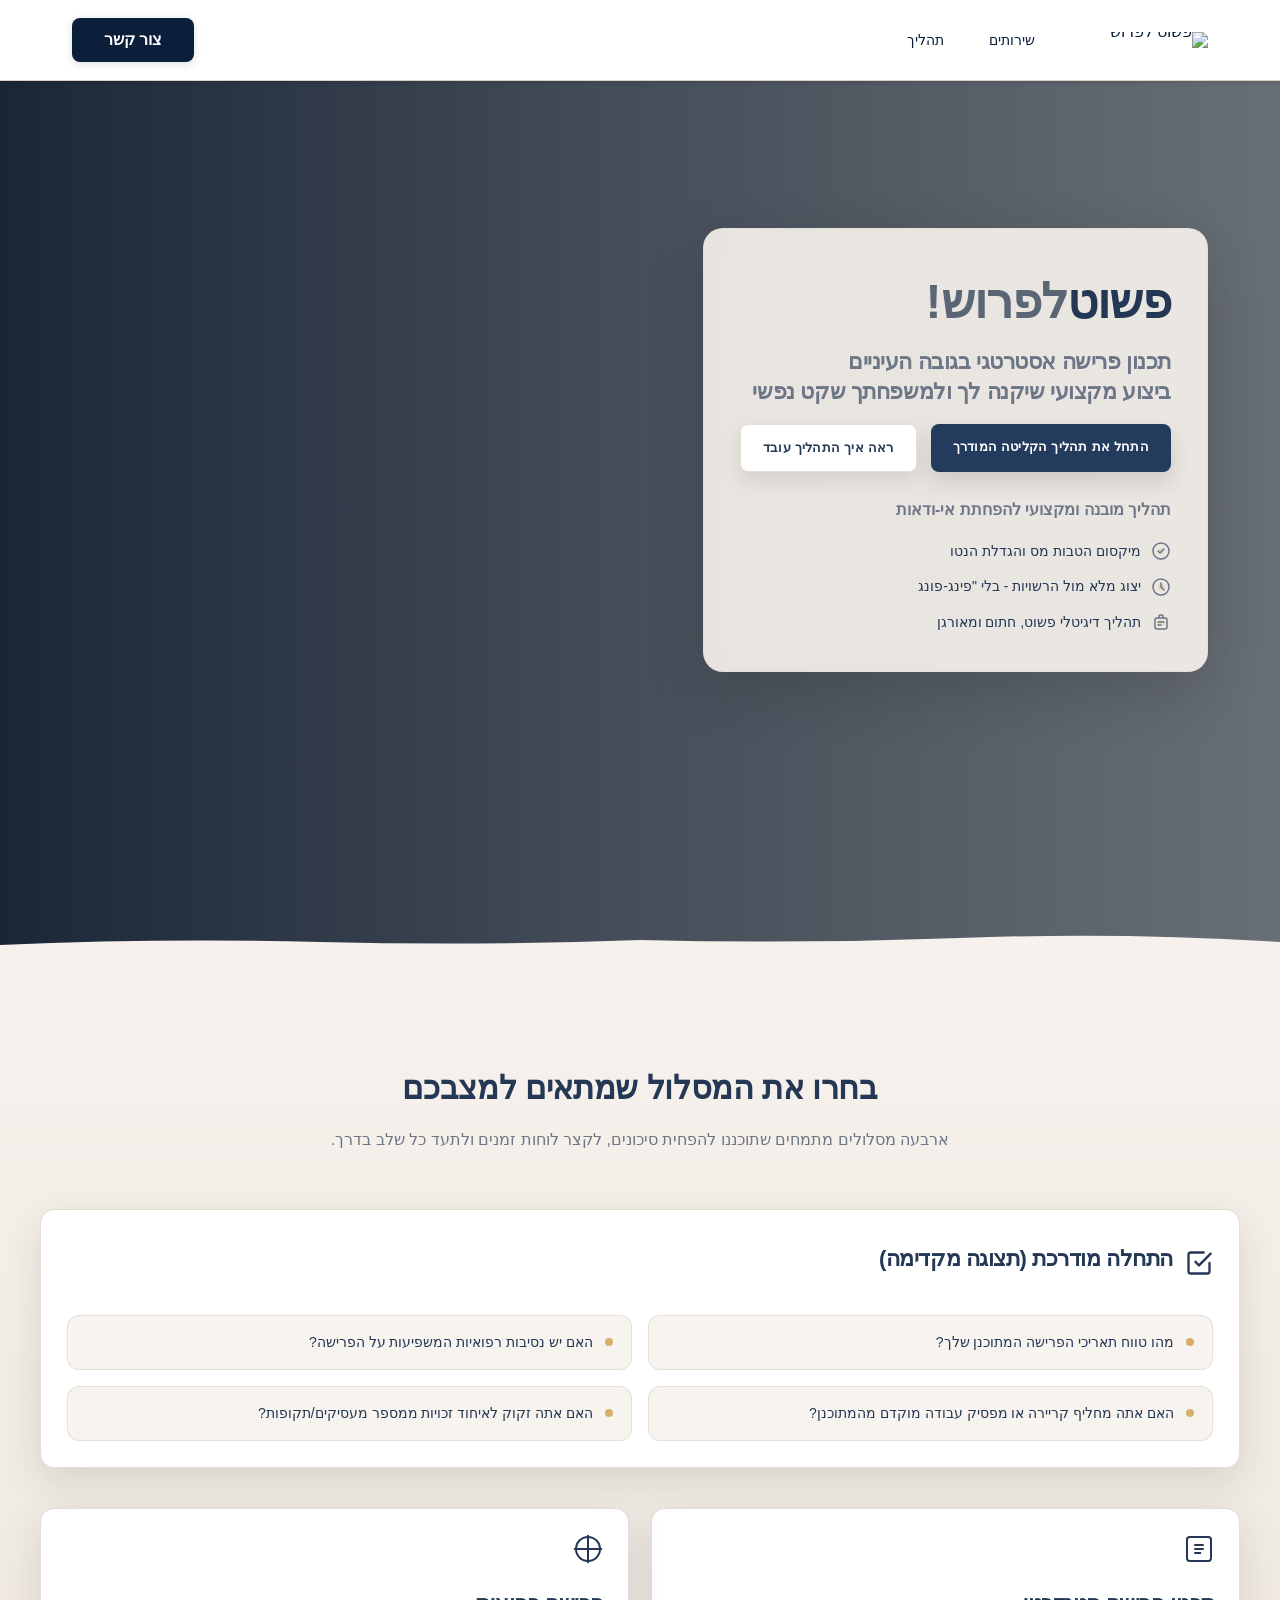
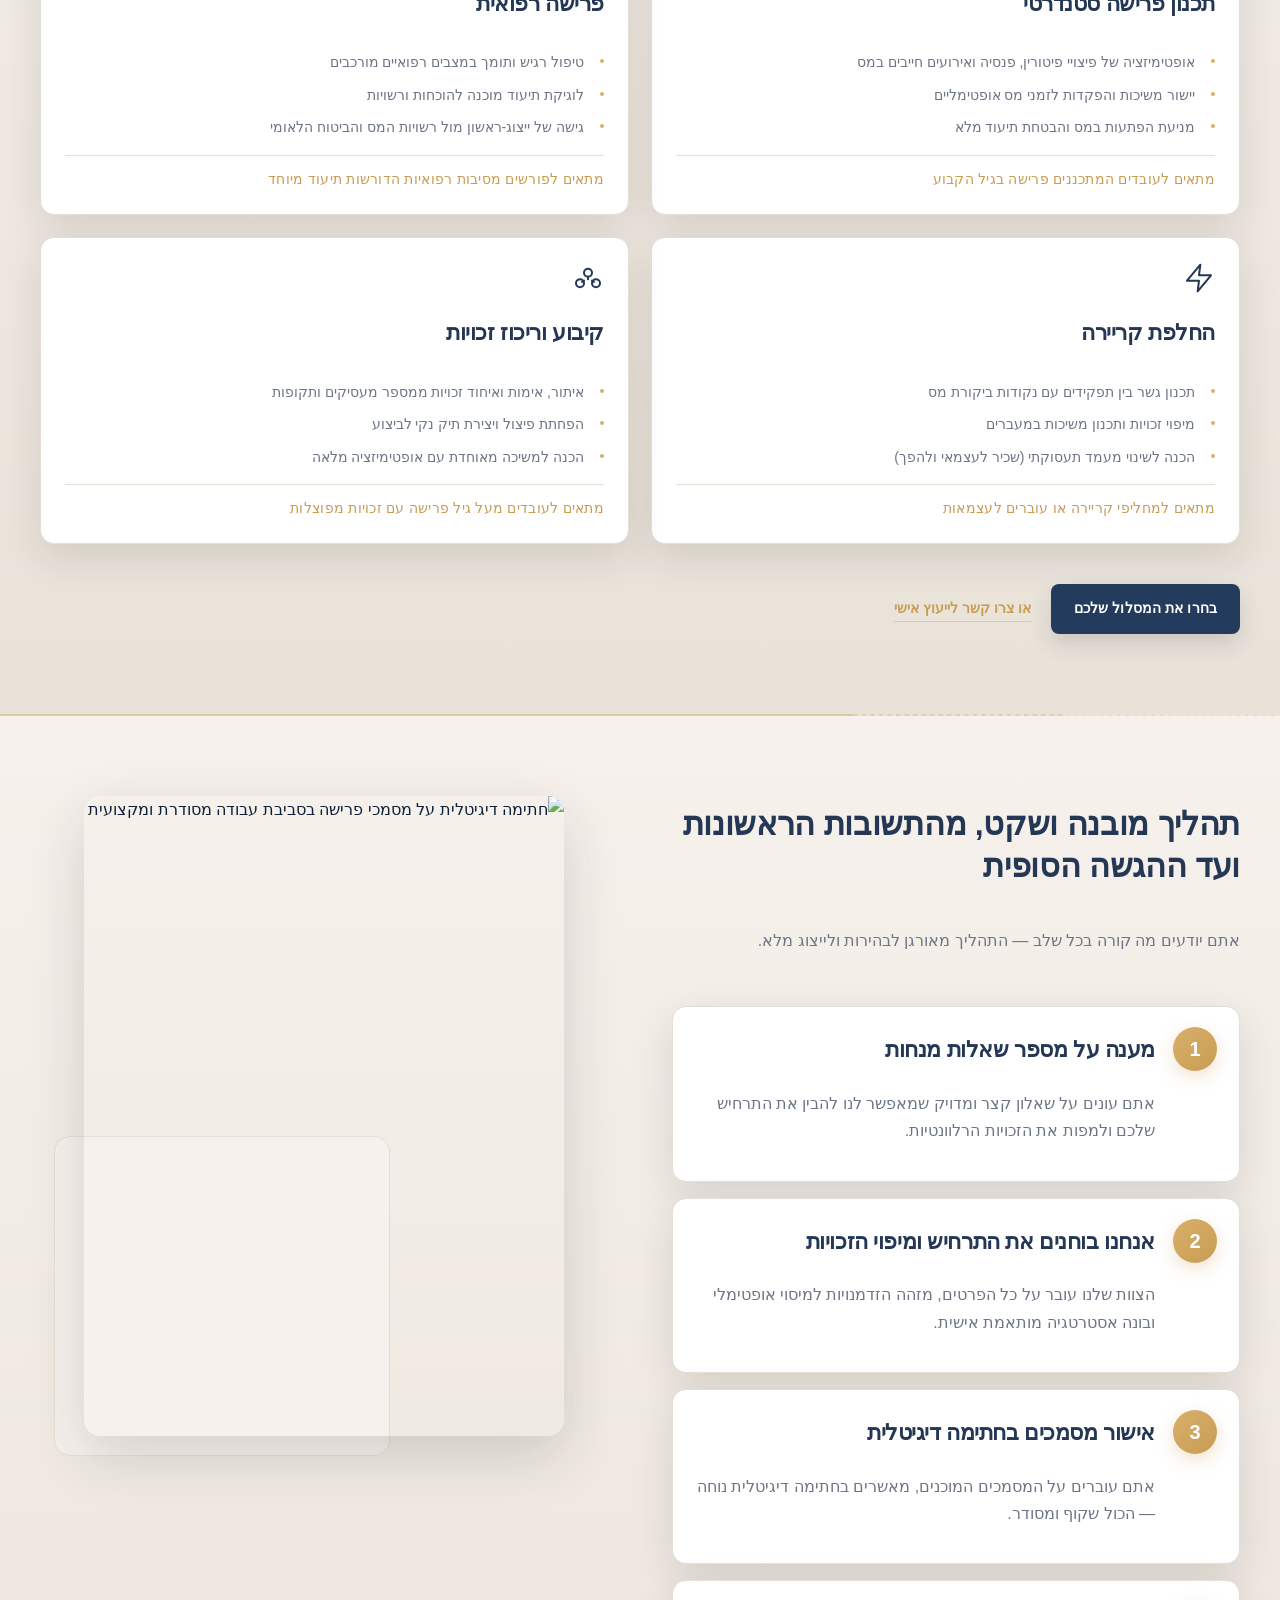
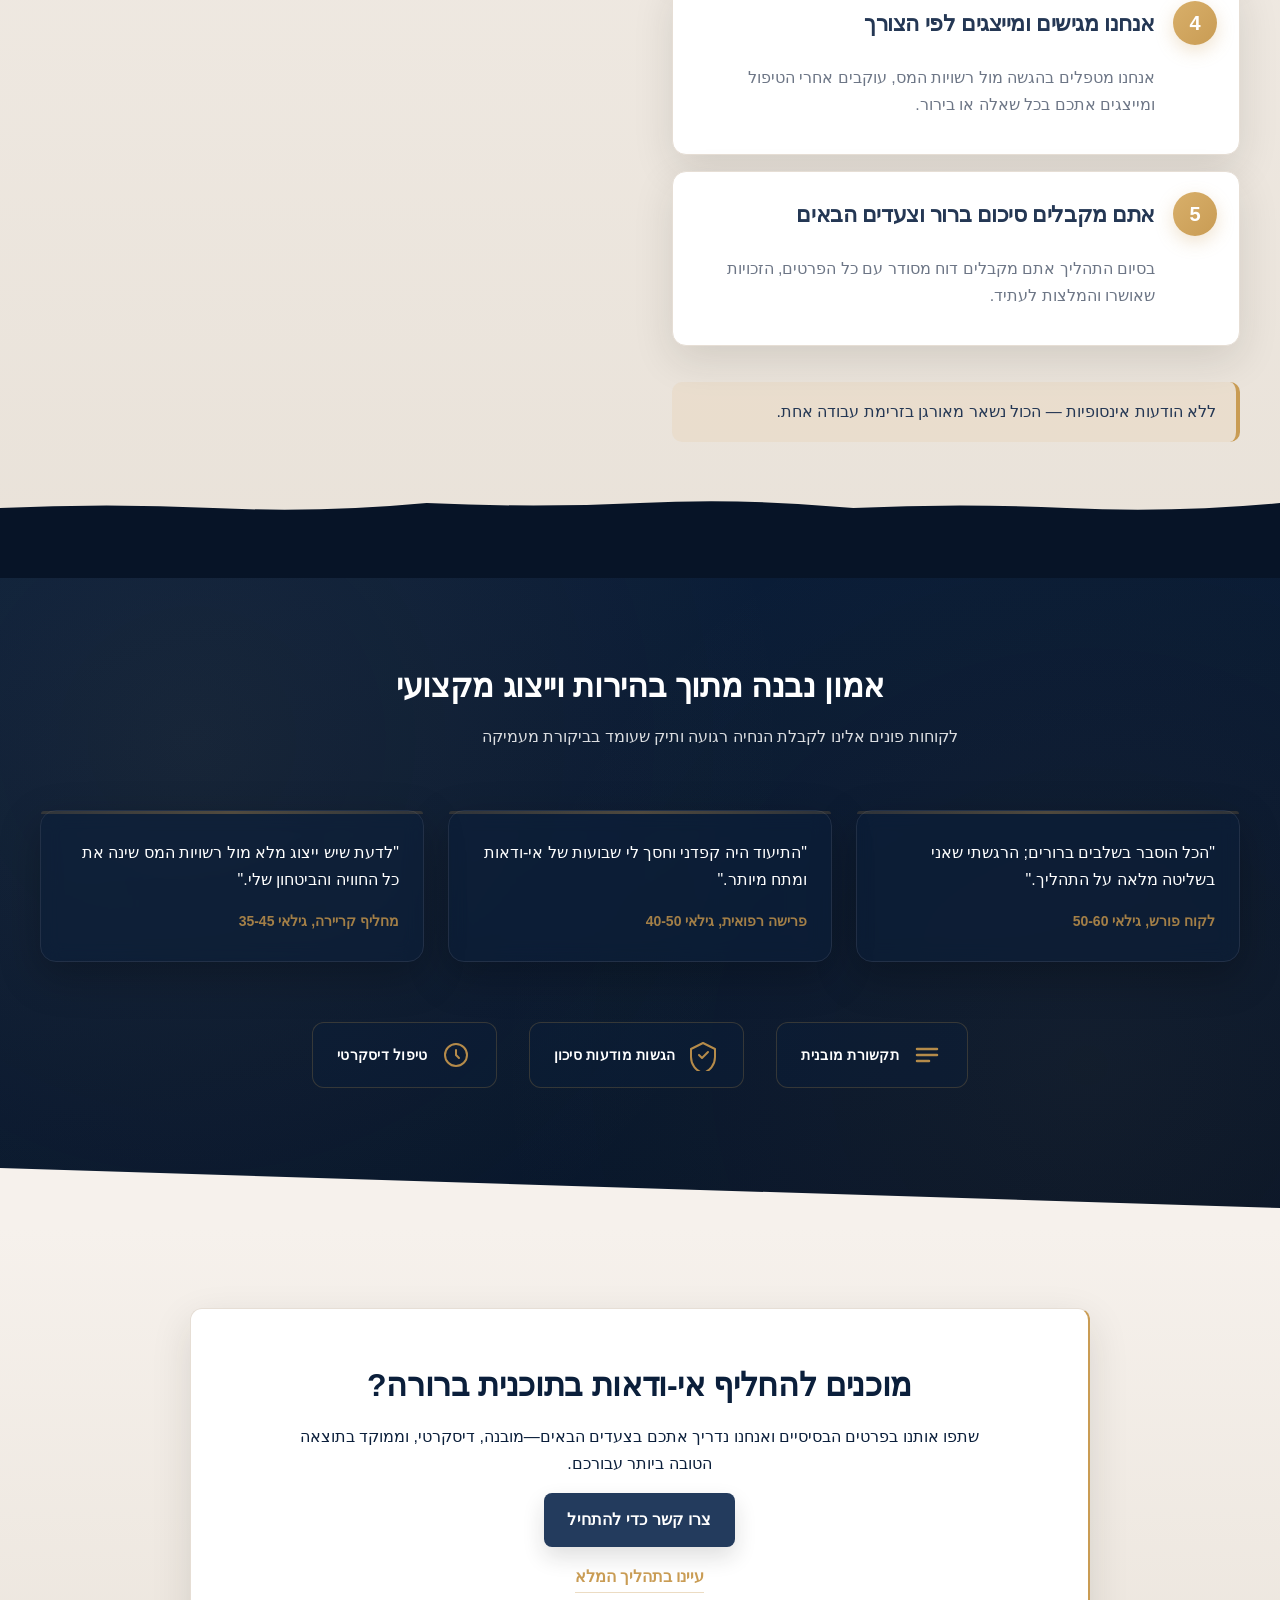
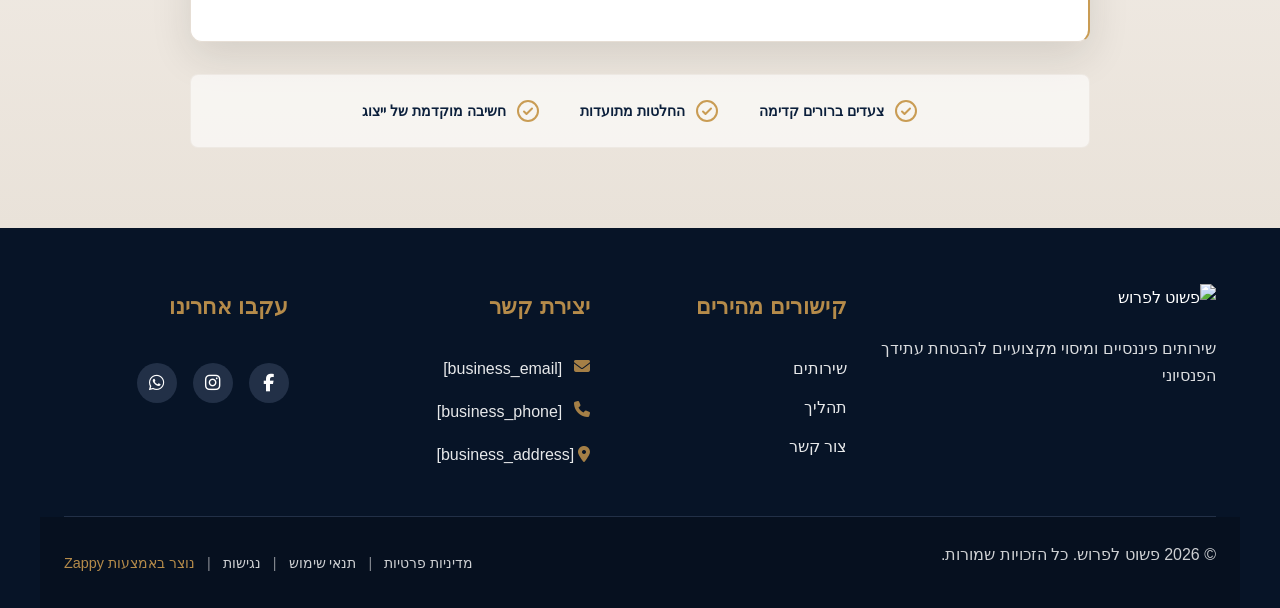
==== commit d3442542: "Background sync: Progressive GitHub Sync" ====
--- a/public/index.html
+++ b/public/index.html
@@ -1 +1 @@
-<!doctype html><html dir="rtl" lang="he"><head><meta charset="UTF-8"><meta content="width=device-width,initial-scale=1" name="viewport"><meta content="index, follow" name="robots"><title>ייעוץ מס לפרישה מוקדמת עם ייצוג מלא — פשוט לפרוש</title><meta content="בוטיק פרימיום לתכנון פרישה חכם המשלב אופטימיזציה מיסויית אסטרטגית עם ייצוג מלא מול רשויות המס. פתרון דיגיטלי מתקדם לפרישה נכונה מהפעם הראשונה." name="description"><meta content="ייעוץ מס לפרישה מוקדמת, תכנון פרישה רפואית ומיסוי, ייצוג מול רשויות המס פרישה, בוטיק תכנון פרישה, אופטימיזציה מיסויית פרישה" name="keywords"><link href="/assets/favicon.ico" rel="icon" type="image/x-icon"><link href="/assets/favicon-16x16.png" rel="icon" type="image/png" sizes="16x16"><link href="/assets/favicon-32x32.png" rel="icon" type="image/png" sizes="32x32"><link href="/assets/favicon-48x48.png" rel="icon" type="image/png" sizes="48x48"><link href="/assets/favicon-192x192.png" rel="icon" type="image/png" sizes="192x192"><link href="/assets/favicon-512x512.png" rel="icon" type="image/png" sizes="512x512"><link href="/assets/apple-touch-icon.png" rel="apple-touch-icon"><script>!function(){"use strict";var t="65c5269c-d2c4-47d6-839c-84287a5c5ec6",e="https://api.zappy5.com/api/analytics/track",a=18e5,n=2592e6,o=!0,i=!0,r=!0;var s=function(){var e="zappy_visitor_"+t,a=null;try{if(a=localStorage.getItem(e)){var o=JSON.parse(a),i=Date.now();if(i-o.created<n)return o.lastSeen=i,localStorage.setItem(e,JSON.stringify(o)),o.id}}catch(t){console.warn("Zappy Analytics: LocalStorage not available")}var r="zv_"+Date.now()+"_"+Math.random().toString(36).substr(2,9);try{localStorage.setItem(e,JSON.stringify({id:r,created:Date.now(),lastSeen:Date.now()}))}catch(t){}return r}(),c=function(){var e="zappy_session_"+t,n=null;try{if(n=sessionStorage.getItem(e)){var o=JSON.parse(n),i=Date.now();if(i-o.timestamp<a)return o.timestamp=i,sessionStorage.setItem(e,JSON.stringify(o)),o.id}}catch(t){console.warn("Zappy Analytics: SessionStorage not available")}var r="zs_"+Date.now()+"_"+Math.random().toString(36).substr(2,9);try{sessionStorage.setItem(e,JSON.stringify({id:r,timestamp:Date.now()}))}catch(t){}return r}();function l(a,n){n=n||{};var o={website_id:t,event_type:a,page_path:window.location.pathname,referrer:document.referrer||"direct",visitor_id:s,session_id:c,metadata:n};if(navigator.sendBeacon){var i=new Blob([JSON.stringify(o)],{type:"application/json"});navigator.sendBeacon(e,i)}else fetch(e,{method:"POST",headers:{"Content-Type":"application/json"},body:JSON.stringify(o),keepalive:!0}).catch(function(t){console.warn("Zappy Analytics: Failed to track event",t)})}o&&l("pageview",{title:document.title,url:window.location.href}),i&&document.addEventListener("click",function(t){var e=t.target;if("BUTTON"===e.tagName||e.closest("button")){var a="BUTTON"===e.tagName?e:e.closest("button");l("click",{element:"button",text:a.textContent.trim().substring(0,100),id:a.id||null,class:a.className||null})}else if("A"===e.tagName||e.closest("a")){var n="A"===e.tagName?e:e.closest("a");l("navigation",{element:"link",text:n.textContent.trim().substring(0,100),href:n.href,external:n.hostname!==window.location.hostname})}},!0),r&&document.addEventListener("submit",function(t){var e=t.target;l("form_submit",{form_id:e.id||null,form_name:e.name||null,form_action:e.action||null,form_method:e.method||"GET"})},!0);var d=Date.now();window.addEventListener("beforeunload",function(){l("page_unload",{time_on_page:Math.floor((Date.now()-d)/1e3),page_path:window.location.pathname})}),window.zappyAnalytics={track:l,getVisitorId:function(){return s},getSessionId:function(){return c}}}()</script><meta content="ייעוץ מס לפרישה מוקדמת עם ייצוג מלא — פשוט לפרוש" property="og:title"><meta content="בוטיק פרימיום לתכנון פרישה חכם המשלב אופטימיזציה מיסויית אסטרטגית עם ייצוג מלא מול רשויות המס. פתרון דיגיטלי מתקדם לפרישה נכונה מהפעם הראשונה." property="og:description"><meta content="website" property="og:type"><meta content="he_IL" property="og:locale"><meta content="summary_large_image" name="twitter:card"><meta content="ייעוץ מס לפרישה מוקדמת עם ייצוג מלא — פשוט לפרוש" name="twitter:title"><meta content="בוטיק פרימיום לתכנון פרישה חכם המשלב אופטימיזציה מיסויית אסטרטגית עם ייצוג מלא מול רשויות המס. פתרון דיגיטלי מתקדם לפרישה נכונה מהפעם הראשונה." name="twitter:description"><link href="https://cdnjs.cloudflare.com/ajax/libs/font-awesome/6.4.0/css/all.min.css" rel="stylesheet"><link href="/assets/favicon.ico" rel="icon" type="image/x-icon"><link href="/assets/favicon-16x16.png" rel="icon" type="image/png" sizes="16x16"><link href="/assets/favicon-32x32.png" rel="icon" type="image/png" sizes="32x32"><link href="/assets/favicon-48x48.png" rel="icon" type="image/png" sizes="48x48"><link href="/assets/favicon-192x192.png" rel="icon" type="image/png" sizes="192x192"><link href="/assets/favicon-512x512.png" rel="icon" type="image/png" sizes="512x512"><link href="/assets/apple-touch-icon.png" rel="apple-touch-icon"><link href="https://cdn.jsdelivr.net/npm/vanilla-cookieconsent@3/dist/cookieconsent.css" rel="stylesheet"><script src="https://cdn.jsdelivr.net/npm/vanilla-cookieconsent@3/dist/cookieconsent.umd.js"></script><script src="https://cdn.jsdelivr.net/gh/mickidum/acc_toolbar/acctoolbar/acctoolbar.min.js"></script><link href="/styles.css" rel="stylesheet"><style id="zappy-dropdown-submenu-styles">#navMenu li:has(.sub-menu),.nav-menu li:has(.sub-menu),.navbar li:has(.sub-menu),nav li:has(.sub-menu){position:relative}#navMenu .sub-menu,.nav-menu .sub-menu,.navbar .sub-menu,nav .sub-menu{display:block!important;position:absolute!important;top:100%;left:0;min-width:220px;background:#fff;border-radius:8px;box-shadow:0 8px 25px rgba(0,0,0,.15);padding:8px 0;opacity:0;visibility:hidden;transform:translateY(10px);transition:all .3s ease;z-index:1000;list-style:none;pointer-events:none}#navMenu li:hover>.sub-menu,.nav-menu li:hover>.sub-menu,.navbar li:hover>.sub-menu,nav li:hover>.sub-menu{opacity:1!important;visibility:visible!important;transform:translateY(0)!important;pointer-events:auto!important}.sub-menu li{list-style:none;margin:0;padding:0}.sub-menu a{display:block!important;padding:10px 16px!important;color:#333!important;font-weight:500;text-decoration:none;white-space:nowrap;transition:background-color .2s}.sub-menu a:hover{background-color:#f5f5f5}[dir=rtl] .nav-menu .sub-menu,[dir=rtl] .navbar .sub-menu,[dir=rtl] nav .sub-menu,html[lang=ar] .nav-menu .sub-menu,html[lang=ar] .navbar .sub-menu,html[lang=ar] nav .sub-menu,html[lang=he] .nav-menu .sub-menu,html[lang=he] .navbar .sub-menu,html[lang=he] nav .sub-menu{left:auto!important;right:0!important}.sub-menu:empty,.sub-menu:not(:has(li)),.sub-menu:not(:has(li:not(.zappy-hidden-menu-item))){display:none!important;opacity:0!important;visibility:hidden!important;pointer-events:none!important}li:has(.menu-group-title):hover>.sub-menu{opacity:1!important;visibility:visible!important;transform:translateY(0)!important;pointer-events:auto!important}#navMenu>li>.menu-group-title,.nav-menu>li>.menu-group-title{display:inline-block;padding:.5rem 1rem;cursor:default;user-select:none}@media (max-width:768px){#navMenu .sub-menu,.nav-menu .sub-menu,.navbar .sub-menu,nav .sub-menu{position:static!important;transform:none!important;box-shadow:none!important;background:0 0!important;max-height:0;overflow:hidden;opacity:0;visibility:hidden;transition:max-height .3s ease,opacity .3s ease;padding:0!important;border-radius:0!important}.sub-menu.mobile-expanded{max-height:500px!important;opacity:1!important;visibility:visible!important;padding:8px 0 8px 16px!important}[dir=rtl] .sub-menu.mobile-expanded,html[lang=he] .sub-menu.mobile-expanded{padding:8px 16px 8px 0!important}#navMenu li:hover>.sub-menu,.nav-menu li:hover>.sub-menu,.navbar li:hover>.sub-menu,nav li:hover>.sub-menu{opacity:0;visibility:hidden;pointer-events:none}#navMenu li>.sub-menu.mobile-expanded,.nav-menu li>.sub-menu.mobile-expanded,.navbar li>.sub-menu.mobile-expanded,nav li>.sub-menu.mobile-expanded{opacity:1!important;visibility:visible!important;pointer-events:auto!important}#navMenu li:has(.sub-menu),.nav-menu li:has(.sub-menu),.navbar li:has(.sub-menu),nav li:has(.sub-menu){display:flex!important;flex-wrap:wrap!important;align-items:center!important;position:relative!important;min-height:44px!important}#navMenu li:has(.sub-menu)>a,.nav-menu li:has(.sub-menu)>a,.navbar li:has(.sub-menu)>a,nav li:has(.sub-menu)>a{flex:1!important;min-width:0!important}#navMenu li:has(.sub-menu)>.menu-group-title,.nav-menu li:has(.sub-menu)>.menu-group-title,.navbar li:has(.sub-menu)>.menu-group-title,nav li:has(.sub-menu)>.menu-group-title{flex:1!important;min-width:0!important;padding:0!important;line-height:inherit!important}#navMenu li:has(.sub-menu)>.sub-menu,.nav-menu li:has(.sub-menu)>.sub-menu,.navbar li:has(.sub-menu)>.sub-menu,nav li:has(.sub-menu)>.sub-menu{flex-basis:100%!important;width:100%!important}#navMenu li:has(.sub-menu)>a [class*=arrow],#navMenu li:has(.sub-menu)>a [class*=chevron],.nav-menu li:has(.sub-menu)>a .fa-angle-down,.nav-menu li:has(.sub-menu)>a .fa-chevron-down,.nav-menu li:has(.sub-menu)>a [class*=arrow],.nav-menu li:has(.sub-menu)>a [class*=chevron],nav li:has(.sub-menu)>a [class*=arrow],nav li:has(.sub-menu)>a [class*=chevron]{display:none!important;visibility:hidden!important}.mobile-submenu-toggle{display:flex!important;align-items:center!important;justify-content:center!important;width:44px!important;height:auto!important;background:0 0!important;border:none!important;cursor:pointer!important;color:var(--text-dark)!important;position:static!important;flex-shrink:0!important;align-self:stretch!important;z-index:2!important;padding:0!important;margin:0!important}.mobile-submenu-toggle::after{content:''!important;width:0!important;height:0!important;border-left:6px solid transparent!important;border-right:6px solid transparent!important;border-top:7px solid currentColor!important;transition:transform .3s ease!important}.mobile-submenu-toggle.expanded::after{transform:rotate(180deg)!important}.sub-menu a{padding:10px 0!important;display:block!important;color:var(--text-dark)!important}.navbar .sub-menu li a,.zappy-products-dropdown .sub-menu a,nav.navbar .sub-menu li a{color:var(--text-dark)!important}}@media (min-width:769px){.mobile-submenu-toggle{display:none!important}}</style><style id="zappy-widget-visibility">#mic-access-tool-box,#mic-access-tool-general-button,#mic-init-access-tool #mic-access-tool-box,#mic-init-access-tool #mic-access-tool-general-button,#mic-init-access-tool .mic-access-tool-general-button,._access-icon,._access-menu,.mic-access-tool-box,.mic-access-tool-general-button,div[id*=mic-access-tool-box]{display:none!important;visibility:hidden!important;opacity:0!important;pointer-events:none!important}</style></head><body><nav class="navbar" dir="rtl"><button aria-label="Menu" class="mobile-toggle" id="mobileToggle"><svg viewBox="0 0 24 24" fill="none" height="24" width="24" class="hamburger-icon"><path d="M3 12h18M3 6h18M3 18h18" stroke="currentColor" stroke-width="2" stroke-linecap="round"></path></svg><svg viewBox="0 0 24 24" fill="none" height="24" width="24" class="close-icon" style="display:none"><path d="M18 6L6 18M6 6l12 12" stroke="currentColor" stroke-width="2" stroke-linecap="round"></path></svg></button><button aria-label="Call" class="phone-header-btn"><svg viewBox="0 0 24 24" fill="currentColor" height="20" width="20"><path d="M22 16.92v3a2 2 0 0 1-2.18 2 19.79 19.79 0 0 1-8.63-3.07 19.5 19.5 0 0 1-6-6 19.79 19.79 0 0 1-3.07-8.67A2 2 0 0 1 4.11 2h3a2 2 0 0 1 2 1.72 12.84 12.84 0 0 0 .7 2.81 2 2 0 0 1-.45 2.11L8.09 9.91a16 16 0 0 0 6 6l1.27-1.27a2 2 0 0 1 2.11-.45 12.84 12.84 0 0 0 2.81.7A2 2 0 0 1 22 16.92z"></path></svg></button><div class="nav-container"><div class="nav-brand"><a href="/" class="logo-link"><img alt="פשוט לפרוש" src="/assets/logo.webp" class="logo"></a></div><ul class="nav-menu" id="navMenu"><li><a href="/services">שירותים</a></li><li><a href="/process">תהליך</a></li></ul><div class="nav-cta-container"><a href="/contact" class="nav-cta-btn">צור קשר</a></div></div></nav><main><section class="index-hero-section" data-layout-spec="בית-hero" data-hero-type="fullscreen-scrim"><div class="index-hero-section__bg-wrapper" data-preserve-bg="0"><img alt="משרד ייעוץ פרישה מקצועי ומזמין" src="/assets/site-index-hero-bg-image.webp" class="index-hero-section__bg-image" data-context="Professional retirement planning office environment: a warm, sophisticated workspace with natural light streaming through large windows, a polished wooden desk with organized financial documents and a tablet displaying charts, soft cream and navy blue color palette, professional yet approachable atmosphere, shallow depth of field focusing on the desk area, subtle gold accents from a pen or desk accessories, conveys trust and expertise in financial services" data-hero-bg="true" data-placeholder="index-hero-bg-image" height="1080" width="1920"></div><div class="index-hero-section__scrim" aria-hidden="true"></div><div class="index-hero-section__content-wrapper"><div class="index-hero-section__overlay-card"><h1 class="index-hero-section__headline">פשוט<font color="#5b6675">לפרוש!</font></h1><h3 class="index-hero-section__subtitle">תכנון פרישה אסטרטגי בגובה העיניים<br>ביצוע מקצועי שיקנה לך ולמשפחתך שקט נפשי&nbsp;&nbsp;</h3><div class="index-hero-section__cta-group"><a href="/contact" class="index-hero-section__btn index-hero-section__btn--primary">התחל את תהליך הקליטה המודרך</a><a href="/process" class="index-hero-section__btn index-hero-section__btn--secondary">ראה איך התהליך עובד</a></div><p class="index-hero-section__reassurance"><strong>דיסקרטי, מובנה ומתוכנן</strong>להפחית אי-ודאות</p><div class="index-hero-section__trust-bullets"><div class="index-hero-section__trust-item"><svg viewBox="0 0 20 20" xmlns="http://www.w3.org/2000/svg" fill="none" height="20" width="20" data-element-type="icon" data-icon-type="svg" class="index-hero-section__trust-icon"><circle cx="10" cy="10" r="3" fill="currentColor" opacity="0.3"></circle><path d="M10 2C5.58172 2 2 5.58172 2 10C2 14.4183 5.58172 18 10 18C14.4183 18 18 14.4183 18 10C18 5.58172 14.4183 2 10 2Z" stroke="currentColor" stroke-width="1.5" stroke-linecap="round"></path><path d="M7 10L9 12L13 8" stroke="currentColor" stroke-width="1.5" stroke-linecap="round" stroke-linejoin="round"></path></svg><span class="index-hero-section__trust-text"><span style="font-weight:400">מיקסום הטבות מס והגדלת הנטו</span></span></div><div class="index-hero-section__trust-item"><svg viewBox="0 0 20 20" xmlns="http://www.w3.org/2000/svg" fill="none" height="20" width="20" data-element-type="icon" data-icon-type="svg" class="index-hero-section__trust-icon"><circle cx="10" cy="10" r="3" fill="currentColor" opacity="0.3"></circle><path d="M10 2C5.58172 2 2 5.58172 2 10C2 14.4183 5.58172 18 10 18C14.4183 18 18 14.4183 18 10C18 5.58172 14.4183 2 10 2Z" stroke="currentColor" stroke-width="1.5" stroke-linecap="round"></path><path d="M10 6V10L13 13" stroke="currentColor" stroke-width="1.5" stroke-linecap="round" stroke-linejoin="round"></path></svg><span class="index-hero-section__trust-text"><span style="font-weight:400">יצוג מלא מול הרשויות - בלי "פינג-פונג</span></span></div><div class="index-hero-section__trust-item"><svg viewBox="0 0 20 20" xmlns="http://www.w3.org/2000/svg" fill="none" height="20" width="20" data-element-type="icon" data-icon-type="svg" class="index-hero-section__trust-icon"><circle cx="10" cy="10" r="3" fill="currentColor" opacity="0.3"></circle><rect height="11" rx="2" stroke="currentColor" stroke-width="1.5" width="12" x="4" y="5"></rect><path d="M8 5V3C8 2.44772 8.44772 2 9 2H11C11.5523 2 12 2.44772 12 3V5" stroke="currentColor" stroke-width="1.5" stroke-linecap="round"></path><path d="M7 9H13M7 12H10" stroke="currentColor" stroke-width="1.5" stroke-linecap="round"></path></svg><span class="index-hero-section__trust-text"><span style="font-weight:400">תהליך דיגיטלי פשוט, חתום ומאורגן</span></span></div></div></div></div><div class="index-hero-section-divider-wrapper"><svg viewBox="0 0 1200 80" xmlns="http://www.w3.org/2000/svg" aria-hidden="true" preserveAspectRatio="none"><path d="M0,80 L0,45 Q150,38 300,42 T600,40 Q750,44 900,38 T1200,42 L1200,80 Z" fill="#F6F1EC"></path></svg></div></section><section class="index-services-section" data-layout-spec="בית-services"><div class="index-services-container"><div class="index-services-intro"><h2>בחרו את המסלול שמתאים למצבכם</h2><p>ארבעה מסלולים מתמחים שתוכננו להפחית סיכונים, לקצר לוחות זמנים ולתעד כל שלב בדרך.</p></div><div class="index-services-preview-card"><div class="index-services-preview-header"><svg viewBox="0 0 24 24" xmlns="http://www.w3.org/2000/svg" fill="none" height="28" width="28" aria-hidden="true"><path d="M9 11l3 3L22 4" stroke="currentColor" stroke-width="2" stroke-linecap="round" stroke-linejoin="round"></path><path d="M21 12v7a2 2 0 01-2 2H5a2 2 0 01-2-2V5a2 2 0 012-2h11" stroke="currentColor" stroke-width="2" stroke-linecap="round" stroke-linejoin="round"></path></svg><h3>התחלה מודרכת (תצוגה מקדימה)</h3></div><div class="index-services-preview-grid"><div class="index-services-question-chip"><div class="index-services-chip-dot"></div><span>מהו טווח תאריכי הפרישה המתוכנן שלך?</span></div><div class="index-services-question-chip"><div class="index-services-chip-dot"></div><span>האם יש נסיבות רפואיות המשפיעות על הפרישה?</span></div><div class="index-services-question-chip"><div class="index-services-chip-dot"></div><span>האם אתה מחליף קריירה או מפסיק עבודה מוקדם מהמתוכנן?</span></div><div class="index-services-question-chip"><div class="index-services-chip-dot"></div><span>האם אתה זקוק לאיחוד זכויות ממספר מעסיקים/תקופות?</span></div></div></div><div class="index-services-pathways-grid"><div class="index-services-pathway-card"><svg viewBox="0 0 24 24" xmlns="http://www.w3.org/2000/svg" fill="none" height="32" width="32" data-element-type="icon" data-icon-type="svg"><rect height="18" rx="2" stroke="currentColor" stroke-width="1.5" width="18" x="3" y="3"></rect><path d="M9 9h6M9 12h6M9 15h4" stroke="currentColor" stroke-width="1.5" stroke-linecap="round"></path></svg><h3>תכנון פרישה סטנדרטי</h3><ul><li>אופטימיזציה של פיצויי פיטורין, פנסיה ואירועים חייבים במס</li><li>יישור משיכות והפקדות לזמני מס אופטימליים</li><li>מניעת הפתעות במס והבטחת תיעוד מלא</li></ul><div class="index-services-card-footer"><small>מתאים לעובדים המתכננים פרישה בגיל הקבוע</small></div></div><div class="index-services-pathway-card"><svg viewBox="0 0 24 24" xmlns="http://www.w3.org/2000/svg" fill="none" height="32" width="32" data-element-type="icon" data-icon-type="svg"><path d="M12 2v20M2 12h20" stroke="currentColor" stroke-width="1.5" stroke-linecap="round"></path><circle cx="12" cy="12" r="9" stroke="currentColor" stroke-width="1.5"></circle></svg><h3>פרישה רפואית</h3><ul><li>טיפול רגיש ותומך במצבים רפואיים מורכבים</li><li>לוגיקת תיעוד מוכנה להוכחות ורשויות</li><li>גישה של ייצוג-ראשון מול רשויות המס והביטוח הלאומי</li></ul><div class="index-services-card-footer"><small>מתאים לפורשים מסיבות רפואיות הדורשות תיעוד מיוחד</small></div></div><div class="index-services-pathway-card"><svg viewBox="0 0 24 24" xmlns="http://www.w3.org/2000/svg" fill="none" height="32" width="32" data-element-type="icon" data-icon-type="svg"><path d="M13 2L3 14h9l-1 8 10-12h-9l1-8z" stroke="currentColor" stroke-width="1.5" stroke-linecap="round" stroke-linejoin="round"></path></svg><h3>החלפת קריירה</h3><ul><li>תכנון גשר בין תפקידים עם נקודות ביקורת מס</li><li>מיפוי זכויות ותכנון משיכות במעברים</li><li>הכנה לשינוי מעמד תעסוקתי (שכיר לעצמאי ולהפך)</li></ul><div class="index-services-card-footer"><small>מתאים למחליפי קריירה או עוברים לעצמאות</small></div></div><div class="index-services-pathway-card"><svg viewBox="0 0 24 24" xmlns="http://www.w3.org/2000/svg" fill="none" height="32" width="32" data-element-type="icon" data-icon-type="svg"><circle cx="12" cy="8" r="3" stroke="currentColor" stroke-width="1.5"></circle><circle cx="6" cy="16" r="3" stroke="currentColor" stroke-width="1.5"></circle><circle cx="18" cy="16" r="3" stroke="currentColor" stroke-width="1.5"></circle><path d="M12 11v2M9 14l-1.5 1M15 14l1.5 1" stroke="currentColor" stroke-width="1.5" stroke-linecap="round"></path></svg><h3>קיבוע וריכוז זכויות</h3><ul><li>איתור, אימות ואיחוד זכויות ממספר מעסיקים ותקופות</li><li>הפחתת פיצול ויצירת תיק נקי לביצוע</li><li>הכנה למשיכה מאוחדת עם אופטימיזציה מלאה</li></ul><div class="index-services-card-footer"><small>מתאים לעובדים מעל גיל פרישה עם זכויות מפוצלות</small></div></div></div><div class="index-services-cta-row"><a href="/services" class="index-services-btn-primary">בחרו את המסלול שלכם</a><a href="/contact" class="index-services-link-cta">או צרו קשר לייעוץ אישי</a></div></div><div class="index-services-divider-wrapper"><svg viewBox="0 0 1200 2" xmlns="http://www.w3.org/2000/svg" aria-hidden="true" preserveAspectRatio="none"><line stroke="#D8AF6A" stroke-dasharray="0" stroke-width="1" x1="0" x2="800" y1="1" y2="1"></line><line stroke="#D8AF6A" stroke-dasharray="4 4" stroke-width="1" x1="800" x2="1000" y1="1" y2="1" opacity="0.7"></line><line stroke="#D8AF6A" stroke-dasharray="2 6" stroke-width="1" x1="1000" x2="1200" y1="1" y2="1" opacity="0.4"></line></svg></div></section><section class="index-steps-section" data-layout-spec="בית-steps"><div class="index-steps-container"><div class="index-steps-content-column"><h2>תהליך מובנה ושקט, מהתשובות הראשונות ועד ההגשה הסופית</h2><p class="index-steps-intro">אתם יודעים מה קורה בכל שלב — התהליך מאורגן לבהירות ולייצוג מלא.</p><div class="index-steps-list"><article class="index-steps-card"><div class="index-steps-number">1</div><div class="index-steps-card-content"><h3>מענה על מספר שאלות מנחות</h3><p>אתם עונים על שאלון קצר ומדויק שמאפשר לנו להבין את התרחיש שלכם ולמפות את הזכויות הרלוונטיות.</p></div></article><article class="index-steps-card"><div class="index-steps-number">2</div><div class="index-steps-card-content"><h3>אנחנו בוחנים את התרחיש ומיפוי הזכויות</h3><p>הצוות שלנו עובר על כל הפרטים, מזהה הזדמנויות למיסוי אופטימלי ובונה אסטרטגיה מותאמת אישית.</p></div></article><article class="index-steps-card"><div class="index-steps-number">3</div><div class="index-steps-card-content"><h3>אישור מסמכים בחתימה דיגיטלית</h3><p>אתם עוברים על המסמכים המוכנים, מאשרים בחתימה דיגיטלית נוחה — הכול שקוף ומסודר.</p></div></article><article class="index-steps-card"><div class="index-steps-number">4</div><div class="index-steps-card-content"><h3>אנחנו מגישים ומייצגים לפי הצורך</h3><p>אנחנו מטפלים בהגשה מול רשויות המס, עוקבים אחרי הטיפול ומייצגים אתכם בכל שאלה או בירור.</p></div></article><article class="index-steps-card"><div class="index-steps-number">5</div><div class="index-steps-card-content"><h3>אתם מקבלים סיכום ברור וצעדים הבאים</h3><p>בסיום התהליך אתם מקבלים דוח מסודר עם כל הפרטים, הזכויות שאושרו והמלצות לעתיד.</p></div></article></div><p class="index-steps-reassurance">ללא הודעות אינסופיות — הכול נשאר מאורגן בזרימת עבודה אחת.</p></div><div class="index-steps-imagery-column"><div class="index-steps-image-wrapper"><div class="index-steps-backplate"></div><img alt="חתימה דיגיטלית על מסמכי פרישה בסביבת עבודה מסודרת ומקצועית" src="/assets/site-index-steps-image-1.webp" data-context="A calm, professional desk scene with hands signing documents digitally on a tablet or laptop. Neutral tones, warm lighting, clean workspace with minimal papers, a coffee cup, and a pen. The scene should convey trust, organization, and modern digital workflow for retirement planning. Desaturated warm color palette, soft focus background, reassuring and premium atmosphere suitable for financial services." data-placeholder="index-steps-image-1" height="800" width="600"></div></div></div><div class="index-steps-divider-wrapper"><svg viewBox="0 0 1200 100" xmlns="http://www.w3.org/2000/svg" aria-hidden="true" preserveAspectRatio="none"><defs><linearGradient id="index-steps-gradient" x1="0%" x2="0%" y1="0%" y2="100%"><stop offset="0%" style="stop-color:#F6F1EC;stop-opacity:1"></stop><stop offset="100%" style="stop-color:#071427;stop-opacity:1"></stop></linearGradient></defs><path d="M0,100 L0,30 Q100,25 200,30 T400,25 Q500,30 600,25 T800,30 Q900,25 1000,30 T1200,25 L1200,100 Z" fill="#071427"></path></svg></div></section><section class="index-testimonials-section" data-layout-spec="בית-testimonials"><div class="index-testimonials-container"><div class="index-testimonials-header"><h2>אמון נבנה מתוך בהירות וייצוג מקצועי</h2><p>לקוחות פונים אלינו לקבלת הנחיה רגועה ותיק שעומד בביקורת מעמיקה</p></div><div class="index-testimonials-grid"><div class="index-testimonial-card"><div class="index-testimonial-highlight"></div><p class="index-testimonial-quote">"הכל הוסבר בשלבים ברורים; הרגשתי שאני בשליטה מלאה על התהליך."</p><div class="index-testimonial-attribution">לקוח פורש, גילאי 50-60</div></div><div class="index-testimonial-card"><div class="index-testimonial-highlight"></div><p class="index-testimonial-quote">"התיעוד היה קפדני וחסך לי שבועות של אי-ודאות ומתח מיותר."</p><div class="index-testimonial-attribution">פרישה רפואית, גילאי 40-50</div></div><div class="index-testimonial-card"><div class="index-testimonial-highlight"></div><p class="index-testimonial-quote">"לדעת שיש ייצוג מלא מול רשויות המס שינה את כל החוויה והביטחון שלי."</p><div class="index-testimonial-attribution">מחליף קריירה, גילאי 35-45</div></div></div><div class="index-testimonials-values"><div class="index-value-item"><svg viewBox="0 0 32 32" xmlns="http://www.w3.org/2000/svg" fill="none" height="32" width="32" class="index-value-icon" aria-hidden="true"><path d="M6 10h20M6 16h20M6 22h12" stroke="currentColor" stroke-width="2.5" stroke-linecap="round"></path></svg><span>תקשורת מובנית</span></div><div class="index-value-item"><svg viewBox="0 0 32 32" xmlns="http://www.w3.org/2000/svg" fill="none" height="32" width="32" class="index-value-icon" aria-hidden="true"><path d="M16 4L4 10v8c0 7.5 5 14 12 16 7-2 12-8.5 12-16v-8L16 4z" stroke="currentColor" stroke-width="2" stroke-linejoin="round" fill="none"></path><path d="M12 16l3 3 6-6" stroke="currentColor" stroke-width="2" stroke-linecap="round" stroke-linejoin="round"></path></svg><span>הגשות מודעות סיכון</span></div><div class="index-value-item"><svg viewBox="0 0 32 32" xmlns="http://www.w3.org/2000/svg" fill="none" height="32" width="32" class="index-value-icon" aria-hidden="true"><circle cx="16" cy="16" r="11" stroke="currentColor" stroke-width="2" fill="none"></circle><path d="M16 11v5l3 3" stroke="currentColor" stroke-width="2" stroke-linecap="round"></path></svg><span>טיפול דיסקרטי</span></div></div></div><div class="index-testimonials-divider-wrapper"><svg viewBox="0 0 1200 80" xmlns="http://www.w3.org/2000/svg" aria-hidden="true" preserveAspectRatio="none"><path d="M0,80 L0,20 L1200,60 L1200,80 Z" fill="#F6F1EC"></path></svg></div></section><section class="index-cta-section" data-layout-spec="בית-cta"><div class="index-cta-container"><div class="index-cta-card"><h2>מוכנים להחליף אי-ודאות בתוכנית ברורה?</h2><p>שתפו אותנו בפרטים הבסיסיים ואנחנו נדריך אתכם בצעדים הבאים—מובנה, דיסקרטי, וממוקד בתוצאה הטובה ביותר עבורכם.</p><div class="index-cta-buttons"><a href="/contact" class="btn-primary">צרו קשר כדי להתחיל</a><a href="/process" class="index-cta-secondary-link">עיינו בתהליך המלא</a></div></div><div class="index-cta-reassurance"><div class="index-cta-reassurance-item"><svg viewBox="0 0 24 24" xmlns="http://www.w3.org/2000/svg" fill="none" class="index-cta-check-icon" aria-hidden="true"><circle cx="12" cy="12" r="10" stroke="currentColor" stroke-width="2"></circle><path d="M8 12.5L10.5 15L16 9.5" stroke="currentColor" stroke-width="2" stroke-linecap="round" stroke-linejoin="round"></path></svg><span>צעדים ברורים קדימה</span></div><div class="index-cta-reassurance-item"><svg viewBox="0 0 24 24" xmlns="http://www.w3.org/2000/svg" fill="none" class="index-cta-check-icon" aria-hidden="true"><circle cx="12" cy="12" r="10" stroke="currentColor" stroke-width="2"></circle><path d="M8 12.5L10.5 15L16 9.5" stroke="currentColor" stroke-width="2" stroke-linecap="round" stroke-linejoin="round"></path></svg><span>החלטות מתועדות</span></div><div class="index-cta-reassurance-item"><svg viewBox="0 0 24 24" xmlns="http://www.w3.org/2000/svg" fill="none" class="index-cta-check-icon" aria-hidden="true"><circle cx="12" cy="12" r="10" stroke="currentColor" stroke-width="2"></circle><path d="M8 12.5L10.5 15L16 9.5" stroke="currentColor" stroke-width="2" stroke-linecap="round" stroke-linejoin="round"></path></svg><span>חשיבה מוקדמת של ייצוג</span></div></div></div></section></main><footer class="site-footer"><div class="footer-container"><div class="footer-top"><div class="footer-column footer-about"><img alt="פשוט לפרוש" src="/assets/logo.webp" class="logo"><p class="footer-description">שירותים פיננסיים ומיסוי מקצועיים להבטחת עתידך הפנסיוני</p></div><div class="footer-column footer-links"><h3 class="footer-heading">קישורים מהירים</h3><ul class="footer-menu"><li><a href="/services">שירותים</a></li><li><a href="/process">תהליך</a></li><li><a href="/contact">צור קשר</a></li></ul></div><div class="footer-column footer-contact"><h3 class="footer-heading">יצירת קשר</h3><ul class="contact-list"><li><i class="fas fa-envelope"></i><a href="mailto:[business_email]">[business_email]</a></li><li><i class="fas fa-phone"></i><a href="tel:[business_phone]">[business_phone]</a></li><li><a href="/"><i class="fas fa-map-marker-alt"></i><span>[business_address]</span></a></li></ul></div><div class="footer-column footer-social"><h3 class="footer-heading">עקבו אחרינו</h3><div class="social-links"><a href="[facebook_handle]" aria-label="Facebook"><i class="fab fa-facebook-f"></i></a><a href="[instagram_handle]" aria-label="Instagram"><i class="fab fa-instagram"></i></a><a href="[whatsapp_handle]" aria-label="WhatsApp"><i class="fab fa-whatsapp"></i></a></div></div></div><div class="footer-bottom"><div class="footer-bottom-content"><div class="copyright"><p>© 2026 פשוט לפרוש. כל הזכויות שמורות.</p></div><div class="footer-legal"><a href="/privacy">מדיניות פרטיות</a><span class="separator">|</span><a href="/terms">תנאי שימוש</a><span class="separator">|</span><a href="/accessibility">נגישות</a><span class="separator">|</span><a href="https://zappy5.com" class="zappy-attribution" target="_blank">נוצר באמצעות Zappy</a></div></div></div></div></footer><a href="https://wa.me/[whatsapp_handle]" class="whatsapp-float" aria-label="WhatsApp"><i class="fab fa-whatsapp"></i></a><div data-integration="accessibility:toolbar"></div><script src="/script.js"></script><script id="zappy-mobile-submenu-script">!function(){function e(){if(window.innerWidth>768)return document.querySelectorAll(".mobile-submenu-toggle").forEach(function(e){e.remove()}),void document.querySelectorAll(".sub-menu.mobile-expanded").forEach(function(e){e.classList.remove("mobile-expanded")});document.querySelectorAll(".nav-menu li:has(.sub-menu), nav li:has(.sub-menu), .navbar li:has(.sub-menu), #navMenu li:has(.sub-menu)").forEach(function(e){if(!e.querySelector(".mobile-submenu-toggle")){var t=e.querySelector(".sub-menu"),n=e.querySelector(":scope > a");if(t&&n){var o=document.createElement("button");o.className="mobile-submenu-toggle",o.setAttribute("aria-label","Toggle submenu"),o.setAttribute("type","button"),n.insertAdjacentElement("afterend",o),o.addEventListener("click",function(e){e.preventDefault(),e.stopPropagation(),document.querySelectorAll(".sub-menu.mobile-expanded").forEach(function(e){if(e!==t){e.classList.remove("mobile-expanded");var n=e.parentElement.querySelector(".mobile-submenu-toggle");n&&n.classList.remove("expanded")}}),t.classList.toggle("mobile-expanded"),o.classList.toggle("expanded")})}}})}var t;"loading"===document.readyState?document.addEventListener("DOMContentLoaded",e):e(),window.addEventListener("resize",function(){clearTimeout(t),t=setTimeout(e,250)});var n=new MutationObserver(function(t){t.forEach(function(t){if("attributes"===t.type){var n=t.target;n.classList&&(n.classList.contains("active")||n.classList.contains("open"))&&setTimeout(e,100)}})});setTimeout(function(){document.querySelectorAll(".mobile-menu, .nav-menu, #navMenu, nav").forEach(function(e){n.observe(e,{attributes:!0,attributeFilter:["class","style"]})})},500)}()</script></body></html>+<!doctype html><html dir="rtl" lang="he"><head><meta charset="UTF-8"><meta content="width=device-width,initial-scale=1" name="viewport"><meta content="index, follow" name="robots"><title>ייעוץ מס לפרישה מוקדמת עם ייצוג מלא — פשוט לפרוש</title><meta content="בוטיק פרימיום לתכנון פרישה חכם המשלב אופטימיזציה מיסויית אסטרטגית עם ייצוג מלא מול רשויות המס. פתרון דיגיטלי מתקדם לפרישה נכונה מהפעם הראשונה." name="description"><meta content="ייעוץ מס לפרישה מוקדמת, תכנון פרישה רפואית ומיסוי, ייצוג מול רשויות המס פרישה, בוטיק תכנון פרישה, אופטימיזציה מיסויית פרישה" name="keywords"><link href="/assets/favicon.ico" rel="icon" type="image/x-icon"><link href="/assets/favicon-16x16.png" rel="icon" type="image/png" sizes="16x16"><link href="/assets/favicon-32x32.png" rel="icon" type="image/png" sizes="32x32"><link href="/assets/favicon-48x48.png" rel="icon" type="image/png" sizes="48x48"><link href="/assets/favicon-192x192.png" rel="icon" type="image/png" sizes="192x192"><link href="/assets/favicon-512x512.png" rel="icon" type="image/png" sizes="512x512"><link href="/assets/apple-touch-icon.png" rel="apple-touch-icon"><script>!function(){"use strict";var t="65c5269c-d2c4-47d6-839c-84287a5c5ec6",e="https://api.zappy5.com/api/analytics/track",a=18e5,n=2592e6,o=!0,i=!0,r=!0;var s=function(){var e="zappy_visitor_"+t,a=null;try{if(a=localStorage.getItem(e)){var o=JSON.parse(a),i=Date.now();if(i-o.created<n)return o.lastSeen=i,localStorage.setItem(e,JSON.stringify(o)),o.id}}catch(t){console.warn("Zappy Analytics: LocalStorage not available")}var r="zv_"+Date.now()+"_"+Math.random().toString(36).substr(2,9);try{localStorage.setItem(e,JSON.stringify({id:r,created:Date.now(),lastSeen:Date.now()}))}catch(t){}return r}(),c=function(){var e="zappy_session_"+t,n=null;try{if(n=sessionStorage.getItem(e)){var o=JSON.parse(n),i=Date.now();if(i-o.timestamp<a)return o.timestamp=i,sessionStorage.setItem(e,JSON.stringify(o)),o.id}}catch(t){console.warn("Zappy Analytics: SessionStorage not available")}var r="zs_"+Date.now()+"_"+Math.random().toString(36).substr(2,9);try{sessionStorage.setItem(e,JSON.stringify({id:r,timestamp:Date.now()}))}catch(t){}return r}();function l(a,n){n=n||{};var o={website_id:t,event_type:a,page_path:window.location.pathname,referrer:document.referrer||"direct",visitor_id:s,session_id:c,metadata:n};if(navigator.sendBeacon){var i=new Blob([JSON.stringify(o)],{type:"application/json"});navigator.sendBeacon(e,i)}else fetch(e,{method:"POST",headers:{"Content-Type":"application/json"},body:JSON.stringify(o),keepalive:!0}).catch(function(t){console.warn("Zappy Analytics: Failed to track event",t)})}o&&l("pageview",{title:document.title,url:window.location.href}),i&&document.addEventListener("click",function(t){var e=t.target;if("BUTTON"===e.tagName||e.closest("button")){var a="BUTTON"===e.tagName?e:e.closest("button");l("click",{element:"button",text:a.textContent.trim().substring(0,100),id:a.id||null,class:a.className||null})}else if("A"===e.tagName||e.closest("a")){var n="A"===e.tagName?e:e.closest("a");l("navigation",{element:"link",text:n.textContent.trim().substring(0,100),href:n.href,external:n.hostname!==window.location.hostname})}},!0),r&&document.addEventListener("submit",function(t){var e=t.target;l("form_submit",{form_id:e.id||null,form_name:e.name||null,form_action:e.action||null,form_method:e.method||"GET"})},!0);var d=Date.now();window.addEventListener("beforeunload",function(){l("page_unload",{time_on_page:Math.floor((Date.now()-d)/1e3),page_path:window.location.pathname})}),window.zappyAnalytics={track:l,getVisitorId:function(){return s},getSessionId:function(){return c}}}()</script><meta content="ייעוץ מס לפרישה מוקדמת עם ייצוג מלא — פשוט לפרוש" property="og:title"><meta content="בוטיק פרימיום לתכנון פרישה חכם המשלב אופטימיזציה מיסויית אסטרטגית עם ייצוג מלא מול רשויות המס. פתרון דיגיטלי מתקדם לפרישה נכונה מהפעם הראשונה." property="og:description"><meta content="website" property="og:type"><meta content="he_IL" property="og:locale"><meta content="summary_large_image" name="twitter:card"><meta content="ייעוץ מס לפרישה מוקדמת עם ייצוג מלא — פשוט לפרוש" name="twitter:title"><meta content="בוטיק פרימיום לתכנון פרישה חכם המשלב אופטימיזציה מיסויית אסטרטגית עם ייצוג מלא מול רשויות המס. פתרון דיגיטלי מתקדם לפרישה נכונה מהפעם הראשונה." name="twitter:description"><link href="https://cdnjs.cloudflare.com/ajax/libs/font-awesome/6.4.0/css/all.min.css" rel="stylesheet"><link href="/assets/favicon.ico" rel="icon" type="image/x-icon"><link href="/assets/favicon-16x16.png" rel="icon" type="image/png" sizes="16x16"><link href="/assets/favicon-32x32.png" rel="icon" type="image/png" sizes="32x32"><link href="/assets/favicon-48x48.png" rel="icon" type="image/png" sizes="48x48"><link href="/assets/favicon-192x192.png" rel="icon" type="image/png" sizes="192x192"><link href="/assets/favicon-512x512.png" rel="icon" type="image/png" sizes="512x512"><link href="/assets/apple-touch-icon.png" rel="apple-touch-icon"><link href="https://cdn.jsdelivr.net/npm/vanilla-cookieconsent@3/dist/cookieconsent.css" rel="stylesheet"><script src="https://cdn.jsdelivr.net/npm/vanilla-cookieconsent@3/dist/cookieconsent.umd.js"></script><script src="https://cdn.jsdelivr.net/gh/mickidum/acc_toolbar/acctoolbar/acctoolbar.min.js"></script><link href="/styles.css" rel="stylesheet"><style id="zappy-dropdown-submenu-styles">#navMenu li:has(.sub-menu),.nav-menu li:has(.sub-menu),.navbar li:has(.sub-menu),nav li:has(.sub-menu){position:relative}#navMenu .sub-menu,.nav-menu .sub-menu,.navbar .sub-menu,nav .sub-menu{display:block!important;position:absolute!important;top:100%;left:0;min-width:220px;background:#fff;border-radius:8px;box-shadow:0 8px 25px rgba(0,0,0,.15);padding:8px 0;opacity:0;visibility:hidden;transform:translateY(10px);transition:all .3s ease;z-index:1000;list-style:none;pointer-events:none}#navMenu li:hover>.sub-menu,.nav-menu li:hover>.sub-menu,.navbar li:hover>.sub-menu,nav li:hover>.sub-menu{opacity:1!important;visibility:visible!important;transform:translateY(0)!important;pointer-events:auto!important}.sub-menu li{list-style:none;margin:0;padding:0}.sub-menu a{display:block!important;padding:10px 16px!important;color:#333!important;font-weight:500;text-decoration:none;white-space:nowrap;transition:background-color .2s}.sub-menu a:hover{background-color:#f5f5f5}[dir=rtl] .nav-menu .sub-menu,[dir=rtl] .navbar .sub-menu,[dir=rtl] nav .sub-menu,html[lang=ar] .nav-menu .sub-menu,html[lang=ar] .navbar .sub-menu,html[lang=ar] nav .sub-menu,html[lang=he] .nav-menu .sub-menu,html[lang=he] .navbar .sub-menu,html[lang=he] nav .sub-menu{left:auto!important;right:0!important}.sub-menu:empty,.sub-menu:not(:has(li)),.sub-menu:not(:has(li:not(.zappy-hidden-menu-item))){display:none!important;opacity:0!important;visibility:hidden!important;pointer-events:none!important}li:has(.menu-group-title):hover>.sub-menu{opacity:1!important;visibility:visible!important;transform:translateY(0)!important;pointer-events:auto!important}#navMenu>li>.menu-group-title,.nav-menu>li>.menu-group-title{display:inline-block;padding:.5rem 1rem;cursor:default;user-select:none}@media (max-width:768px){#navMenu .sub-menu,.nav-menu .sub-menu,.navbar .sub-menu,nav .sub-menu{position:static!important;transform:none!important;box-shadow:none!important;background:0 0!important;max-height:0;overflow:hidden;opacity:0;visibility:hidden;transition:max-height .3s ease,opacity .3s ease;padding:0!important;border-radius:0!important}.sub-menu.mobile-expanded{max-height:500px!important;opacity:1!important;visibility:visible!important;padding:8px 0 8px 16px!important}[dir=rtl] .sub-menu.mobile-expanded,html[lang=he] .sub-menu.mobile-expanded{padding:8px 16px 8px 0!important}#navMenu li:hover>.sub-menu,.nav-menu li:hover>.sub-menu,.navbar li:hover>.sub-menu,nav li:hover>.sub-menu{opacity:0;visibility:hidden;pointer-events:none}#navMenu li>.sub-menu.mobile-expanded,.nav-menu li>.sub-menu.mobile-expanded,.navbar li>.sub-menu.mobile-expanded,nav li>.sub-menu.mobile-expanded{opacity:1!important;visibility:visible!important;pointer-events:auto!important}#navMenu li:has(.sub-menu),.nav-menu li:has(.sub-menu),.navbar li:has(.sub-menu),nav li:has(.sub-menu){display:flex!important;flex-wrap:wrap!important;align-items:center!important;position:relative!important;min-height:44px!important}#navMenu li:has(.sub-menu)>a,.nav-menu li:has(.sub-menu)>a,.navbar li:has(.sub-menu)>a,nav li:has(.sub-menu)>a{flex:1!important;min-width:0!important}#navMenu li:has(.sub-menu)>.menu-group-title,.nav-menu li:has(.sub-menu)>.menu-group-title,.navbar li:has(.sub-menu)>.menu-group-title,nav li:has(.sub-menu)>.menu-group-title{flex:1!important;min-width:0!important;padding:0!important;line-height:inherit!important}#navMenu li:has(.sub-menu)>.sub-menu,.nav-menu li:has(.sub-menu)>.sub-menu,.navbar li:has(.sub-menu)>.sub-menu,nav li:has(.sub-menu)>.sub-menu{flex-basis:100%!important;width:100%!important}#navMenu li:has(.sub-menu)>a [class*=arrow],#navMenu li:has(.sub-menu)>a [class*=chevron],.nav-menu li:has(.sub-menu)>a .fa-angle-down,.nav-menu li:has(.sub-menu)>a .fa-chevron-down,.nav-menu li:has(.sub-menu)>a [class*=arrow],.nav-menu li:has(.sub-menu)>a [class*=chevron],nav li:has(.sub-menu)>a [class*=arrow],nav li:has(.sub-menu)>a [class*=chevron]{display:none!important;visibility:hidden!important}.mobile-submenu-toggle{display:flex!important;align-items:center!important;justify-content:center!important;width:44px!important;height:auto!important;background:0 0!important;border:none!important;cursor:pointer!important;color:var(--text-dark)!important;position:static!important;flex-shrink:0!important;align-self:stretch!important;z-index:2!important;padding:0!important;margin:0!important}.mobile-submenu-toggle::after{content:''!important;width:0!important;height:0!important;border-left:6px solid transparent!important;border-right:6px solid transparent!important;border-top:7px solid currentColor!important;transition:transform .3s ease!important}.mobile-submenu-toggle.expanded::after{transform:rotate(180deg)!important}.sub-menu a{padding:10px 0!important;display:block!important;color:var(--text-dark)!important}.navbar .sub-menu li a,.zappy-products-dropdown .sub-menu a,nav.navbar .sub-menu li a{color:var(--text-dark)!important}}@media (min-width:769px){.mobile-submenu-toggle{display:none!important}}</style><style id="zappy-widget-visibility">#mic-access-tool-box,#mic-access-tool-general-button,#mic-init-access-tool #mic-access-tool-box,#mic-init-access-tool #mic-access-tool-general-button,#mic-init-access-tool .mic-access-tool-general-button,._access-icon,._access-menu,.mic-access-tool-box,.mic-access-tool-general-button,div[id*=mic-access-tool-box]{display:none!important;visibility:hidden!important;opacity:0!important;pointer-events:none!important}</style></head><body><nav class="navbar" dir="rtl"><button aria-label="Menu" class="mobile-toggle" id="mobileToggle"><svg viewBox="0 0 24 24" fill="none" height="24" width="24" class="hamburger-icon"><path d="M3 12h18M3 6h18M3 18h18" stroke="currentColor" stroke-width="2" stroke-linecap="round"></path></svg><svg viewBox="0 0 24 24" fill="none" height="24" width="24" class="close-icon" style="display:none"><path d="M18 6L6 18M6 6l12 12" stroke="currentColor" stroke-width="2" stroke-linecap="round"></path></svg></button><button aria-label="Call" class="phone-header-btn"><svg viewBox="0 0 24 24" fill="currentColor" height="20" width="20"><path d="M22 16.92v3a2 2 0 0 1-2.18 2 19.79 19.79 0 0 1-8.63-3.07 19.5 19.5 0 0 1-6-6 19.79 19.79 0 0 1-3.07-8.67A2 2 0 0 1 4.11 2h3a2 2 0 0 1 2 1.72 12.84 12.84 0 0 0 .7 2.81 2 2 0 0 1-.45 2.11L8.09 9.91a16 16 0 0 0 6 6l1.27-1.27a2 2 0 0 1 2.11-.45 12.84 12.84 0 0 0 2.81.7A2 2 0 0 1 22 16.92z"></path></svg></button><div class="nav-container"><div class="nav-brand"><a href="/" class="logo-link"><img alt="פשוט לפרוש" src="/assets/logo.webp" class="logo"></a></div><ul class="nav-menu" id="navMenu"><li><a href="/services">שירותים</a></li><li><a href="/process">תהליך</a></li></ul><div class="nav-cta-container"><a href="/contact" class="nav-cta-btn">צור קשר</a></div></div></nav><main><section class="index-hero-section" data-layout-spec="בית-hero" data-hero-type="fullscreen-scrim"><div class="index-hero-section__bg-wrapper" data-preserve-bg="0"><img alt="משרד ייעוץ פרישה מקצועי ומזמין" src="/assets/site-index-hero-bg-image.webp" class="index-hero-section__bg-image" data-context="Professional retirement planning office environment: a warm, sophisticated workspace with natural light streaming through large windows, a polished wooden desk with organized financial documents and a tablet displaying charts, soft cream and navy blue color palette, professional yet approachable atmosphere, shallow depth of field focusing on the desk area, subtle gold accents from a pen or desk accessories, conveys trust and expertise in financial services" data-hero-bg="true" data-placeholder="index-hero-bg-image" height="1080" width="1920"></div><div class="index-hero-section__scrim" aria-hidden="true"></div><div class="index-hero-section__content-wrapper"><div class="index-hero-section__overlay-card"><h1 class="index-hero-section__headline">פשוט<font color="#5b6675">לפרוש!</font></h1><h3 class="index-hero-section__subtitle">תכנון פרישה אסטרטגי בגובה העיניים<br>ביצוע מקצועי שיקנה לך ולמשפחתך שקט נפשי&nbsp;&nbsp;</h3><div class="index-hero-section__cta-group"><a href="/contact" class="index-hero-section__btn index-hero-section__btn--primary">התחל את תהליך הקליטה המודרך</a><a href="/process" class="index-hero-section__btn index-hero-section__btn--secondary">ראה איך התהליך עובד</a></div><p class="index-hero-section__reassurance"><b>תהליך מובנה ומקצועי להפחתת אי-ודאות</b></p><div class="index-hero-section__trust-bullets"><div class="index-hero-section__trust-item"><svg viewBox="0 0 20 20" xmlns="http://www.w3.org/2000/svg" fill="none" height="20" width="20" data-element-type="icon" data-icon-type="svg" class="index-hero-section__trust-icon"><circle cx="10" cy="10" r="3" fill="currentColor" opacity="0.3"></circle><path d="M10 2C5.58172 2 2 5.58172 2 10C2 14.4183 5.58172 18 10 18C14.4183 18 18 14.4183 18 10C18 5.58172 14.4183 2 10 2Z" stroke="currentColor" stroke-width="1.5" stroke-linecap="round"></path><path d="M7 10L9 12L13 8" stroke="currentColor" stroke-width="1.5" stroke-linecap="round" stroke-linejoin="round"></path></svg><span class="index-hero-section__trust-text"><span style="font-weight:400">מיקסום הטבות מס והגדלת הנטו</span></span></div><div class="index-hero-section__trust-item"><svg viewBox="0 0 20 20" xmlns="http://www.w3.org/2000/svg" fill="none" height="20" width="20" data-element-type="icon" data-icon-type="svg" class="index-hero-section__trust-icon"><circle cx="10" cy="10" r="3" fill="currentColor" opacity="0.3"></circle><path d="M10 2C5.58172 2 2 5.58172 2 10C2 14.4183 5.58172 18 10 18C14.4183 18 18 14.4183 18 10C18 5.58172 14.4183 2 10 2Z" stroke="currentColor" stroke-width="1.5" stroke-linecap="round"></path><path d="M10 6V10L13 13" stroke="currentColor" stroke-width="1.5" stroke-linecap="round" stroke-linejoin="round"></path></svg><span class="index-hero-section__trust-text"><span style="font-weight:400">יצוג מלא מול הרשויות - בלי "פינג-פונג</span></span></div><div class="index-hero-section__trust-item"><svg viewBox="0 0 20 20" xmlns="http://www.w3.org/2000/svg" fill="none" height="20" width="20" data-element-type="icon" data-icon-type="svg" class="index-hero-section__trust-icon"><circle cx="10" cy="10" r="3" fill="currentColor" opacity="0.3"></circle><rect height="11" rx="2" stroke="currentColor" stroke-width="1.5" width="12" x="4" y="5"></rect><path d="M8 5V3C8 2.44772 8.44772 2 9 2H11C11.5523 2 12 2.44772 12 3V5" stroke="currentColor" stroke-width="1.5" stroke-linecap="round"></path><path d="M7 9H13M7 12H10" stroke="currentColor" stroke-width="1.5" stroke-linecap="round"></path></svg><span class="index-hero-section__trust-text"><span style="font-weight:400">תהליך דיגיטלי פשוט, חתום ומאורגן</span></span></div></div></div></div><div class="index-hero-section-divider-wrapper"><svg viewBox="0 0 1200 80" xmlns="http://www.w3.org/2000/svg" aria-hidden="true" preserveAspectRatio="none"><path d="M0,80 L0,45 Q150,38 300,42 T600,40 Q750,44 900,38 T1200,42 L1200,80 Z" fill="#F6F1EC"></path></svg></div></section><section class="index-services-section" data-layout-spec="בית-services"><div class="index-services-container"><div class="index-services-intro"><h2>בחרו את המסלול שמתאים למצבכם</h2><p>ארבעה מסלולים מתמחים שתוכננו להפחית סיכונים, לקצר לוחות זמנים ולתעד כל שלב בדרך.</p></div><div class="index-services-preview-card"><div class="index-services-preview-header"><svg viewBox="0 0 24 24" xmlns="http://www.w3.org/2000/svg" fill="none" height="28" width="28" aria-hidden="true"><path d="M9 11l3 3L22 4" stroke="currentColor" stroke-width="2" stroke-linecap="round" stroke-linejoin="round"></path><path d="M21 12v7a2 2 0 01-2 2H5a2 2 0 01-2-2V5a2 2 0 012-2h11" stroke="currentColor" stroke-width="2" stroke-linecap="round" stroke-linejoin="round"></path></svg><h3>התחלה מודרכת (תצוגה מקדימה)</h3></div><div class="index-services-preview-grid"><div class="index-services-question-chip"><div class="index-services-chip-dot"></div><span>מהו טווח תאריכי הפרישה המתוכנן שלך?</span></div><div class="index-services-question-chip"><div class="index-services-chip-dot"></div><span>האם יש נסיבות רפואיות המשפיעות על הפרישה?</span></div><div class="index-services-question-chip"><div class="index-services-chip-dot"></div><span>האם אתה מחליף קריירה או מפסיק עבודה מוקדם מהמתוכנן?</span></div><div class="index-services-question-chip"><div class="index-services-chip-dot"></div><span>האם אתה זקוק לאיחוד זכויות ממספר מעסיקים/תקופות?</span></div></div></div><div class="index-services-pathways-grid"><div class="index-services-pathway-card"><svg viewBox="0 0 24 24" xmlns="http://www.w3.org/2000/svg" fill="none" height="32" width="32" data-element-type="icon" data-icon-type="svg"><rect height="18" rx="2" stroke="currentColor" stroke-width="1.5" width="18" x="3" y="3"></rect><path d="M9 9h6M9 12h6M9 15h4" stroke="currentColor" stroke-width="1.5" stroke-linecap="round"></path></svg><h3>תכנון פרישה סטנדרטי</h3><ul><li>אופטימיזציה של פיצויי פיטורין, פנסיה ואירועים חייבים במס</li><li>יישור משיכות והפקדות לזמני מס אופטימליים</li><li>מניעת הפתעות במס והבטחת תיעוד מלא</li></ul><div class="index-services-card-footer"><small>מתאים לעובדים המתכננים פרישה בגיל הקבוע</small></div></div><div class="index-services-pathway-card"><svg viewBox="0 0 24 24" xmlns="http://www.w3.org/2000/svg" fill="none" height="32" width="32" data-element-type="icon" data-icon-type="svg"><path d="M12 2v20M2 12h20" stroke="currentColor" stroke-width="1.5" stroke-linecap="round"></path><circle cx="12" cy="12" r="9" stroke="currentColor" stroke-width="1.5"></circle></svg><h3>פרישה רפואית</h3><ul><li>טיפול רגיש ותומך במצבים רפואיים מורכבים</li><li>לוגיקת תיעוד מוכנה להוכחות ורשויות</li><li>גישה של ייצוג-ראשון מול רשויות המס והביטוח הלאומי</li></ul><div class="index-services-card-footer"><small>מתאים לפורשים מסיבות רפואיות הדורשות תיעוד מיוחד</small></div></div><div class="index-services-pathway-card"><svg viewBox="0 0 24 24" xmlns="http://www.w3.org/2000/svg" fill="none" height="32" width="32" data-element-type="icon" data-icon-type="svg"><path d="M13 2L3 14h9l-1 8 10-12h-9l1-8z" stroke="currentColor" stroke-width="1.5" stroke-linecap="round" stroke-linejoin="round"></path></svg><h3>החלפת קריירה</h3><ul><li>תכנון גשר בין תפקידים עם נקודות ביקורת מס</li><li>מיפוי זכויות ותכנון משיכות במעברים</li><li>הכנה לשינוי מעמד תעסוקתי (שכיר לעצמאי ולהפך)</li></ul><div class="index-services-card-footer"><small>מתאים למחליפי קריירה או עוברים לעצמאות</small></div></div><div class="index-services-pathway-card"><svg viewBox="0 0 24 24" xmlns="http://www.w3.org/2000/svg" fill="none" height="32" width="32" data-element-type="icon" data-icon-type="svg"><circle cx="12" cy="8" r="3" stroke="currentColor" stroke-width="1.5"></circle><circle cx="6" cy="16" r="3" stroke="currentColor" stroke-width="1.5"></circle><circle cx="18" cy="16" r="3" stroke="currentColor" stroke-width="1.5"></circle><path d="M12 11v2M9 14l-1.5 1M15 14l1.5 1" stroke="currentColor" stroke-width="1.5" stroke-linecap="round"></path></svg><h3>קיבוע וריכוז זכויות</h3><ul><li>איתור, אימות ואיחוד זכויות ממספר מעסיקים ותקופות</li><li>הפחתת פיצול ויצירת תיק נקי לביצוע</li><li>הכנה למשיכה מאוחדת עם אופטימיזציה מלאה</li></ul><div class="index-services-card-footer"><small>מתאים לעובדים מעל גיל פרישה עם זכויות מפוצלות</small></div></div></div><div class="index-services-cta-row"><a href="/services" class="index-services-btn-primary">בחרו את המסלול שלכם</a><a href="/contact" class="index-services-link-cta">או צרו קשר לייעוץ אישי</a></div></div><div class="index-services-divider-wrapper"><svg viewBox="0 0 1200 2" xmlns="http://www.w3.org/2000/svg" aria-hidden="true" preserveAspectRatio="none"><line stroke="#D8AF6A" stroke-dasharray="0" stroke-width="1" x1="0" x2="800" y1="1" y2="1"></line><line stroke="#D8AF6A" stroke-dasharray="4 4" stroke-width="1" x1="800" x2="1000" y1="1" y2="1" opacity="0.7"></line><line stroke="#D8AF6A" stroke-dasharray="2 6" stroke-width="1" x1="1000" x2="1200" y1="1" y2="1" opacity="0.4"></line></svg></div></section><section class="index-steps-section" data-layout-spec="בית-steps"><div class="index-steps-container"><div class="index-steps-content-column"><h2>תהליך מובנה ושקט, מהתשובות הראשונות ועד ההגשה הסופית</h2><p class="index-steps-intro">אתם יודעים מה קורה בכל שלב — התהליך מאורגן לבהירות ולייצוג מלא.</p><div class="index-steps-list"><article class="index-steps-card"><div class="index-steps-number">1</div><div class="index-steps-card-content"><h3>מענה על מספר שאלות מנחות</h3><p>אתם עונים על שאלון קצר ומדויק שמאפשר לנו להבין את התרחיש שלכם ולמפות את הזכויות הרלוונטיות.</p></div></article><article class="index-steps-card"><div class="index-steps-number">2</div><div class="index-steps-card-content"><h3>אנחנו בוחנים את התרחיש ומיפוי הזכויות</h3><p>הצוות שלנו עובר על כל הפרטים, מזהה הזדמנויות למיסוי אופטימלי ובונה אסטרטגיה מותאמת אישית.</p></div></article><article class="index-steps-card"><div class="index-steps-number">3</div><div class="index-steps-card-content"><h3>אישור מסמכים בחתימה דיגיטלית</h3><p>אתם עוברים על המסמכים המוכנים, מאשרים בחתימה דיגיטלית נוחה — הכול שקוף ומסודר.</p></div></article><article class="index-steps-card"><div class="index-steps-number">4</div><div class="index-steps-card-content"><h3>אנחנו מגישים ומייצגים לפי הצורך</h3><p>אנחנו מטפלים בהגשה מול רשויות המס, עוקבים אחרי הטיפול ומייצגים אתכם בכל שאלה או בירור.</p></div></article><article class="index-steps-card"><div class="index-steps-number">5</div><div class="index-steps-card-content"><h3>אתם מקבלים סיכום ברור וצעדים הבאים</h3><p>בסיום התהליך אתם מקבלים דוח מסודר עם כל הפרטים, הזכויות שאושרו והמלצות לעתיד.</p></div></article></div><p class="index-steps-reassurance">ללא הודעות אינסופיות — הכול נשאר מאורגן בזרימת עבודה אחת.</p></div><div class="index-steps-imagery-column"><div class="index-steps-image-wrapper"><div class="index-steps-backplate"></div><img alt="חתימה דיגיטלית על מסמכי פרישה בסביבת עבודה מסודרת ומקצועית" src="/assets/site-index-steps-image-1.webp" data-context="A calm, professional desk scene with hands signing documents digitally on a tablet or laptop. Neutral tones, warm lighting, clean workspace with minimal papers, a coffee cup, and a pen. The scene should convey trust, organization, and modern digital workflow for retirement planning. Desaturated warm color palette, soft focus background, reassuring and premium atmosphere suitable for financial services." data-placeholder="index-steps-image-1" height="800" width="600"></div></div></div><div class="index-steps-divider-wrapper"><svg viewBox="0 0 1200 100" xmlns="http://www.w3.org/2000/svg" aria-hidden="true" preserveAspectRatio="none"><defs><linearGradient id="index-steps-gradient" x1="0%" x2="0%" y1="0%" y2="100%"><stop offset="0%" style="stop-color:#F6F1EC;stop-opacity:1"></stop><stop offset="100%" style="stop-color:#071427;stop-opacity:1"></stop></linearGradient></defs><path d="M0,100 L0,30 Q100,25 200,30 T400,25 Q500,30 600,25 T800,30 Q900,25 1000,30 T1200,25 L1200,100 Z" fill="#071427"></path></svg></div></section><section class="index-testimonials-section" data-layout-spec="בית-testimonials"><div class="index-testimonials-container"><div class="index-testimonials-header"><h2>אמון נבנה מתוך בהירות וייצוג מקצועי</h2><p>לקוחות פונים אלינו לקבלת הנחיה רגועה ותיק שעומד בביקורת מעמיקה</p></div><div class="index-testimonials-grid"><div class="index-testimonial-card"><div class="index-testimonial-highlight"></div><p class="index-testimonial-quote">"הכל הוסבר בשלבים ברורים; הרגשתי שאני בשליטה מלאה על התהליך."</p><div class="index-testimonial-attribution">לקוח פורש, גילאי 50-60</div></div><div class="index-testimonial-card"><div class="index-testimonial-highlight"></div><p class="index-testimonial-quote">"התיעוד היה קפדני וחסך לי שבועות של אי-ודאות ומתח מיותר."</p><div class="index-testimonial-attribution">פרישה רפואית, גילאי 40-50</div></div><div class="index-testimonial-card"><div class="index-testimonial-highlight"></div><p class="index-testimonial-quote">"לדעת שיש ייצוג מלא מול רשויות המס שינה את כל החוויה והביטחון שלי."</p><div class="index-testimonial-attribution">מחליף קריירה, גילאי 35-45</div></div></div><div class="index-testimonials-values"><div class="index-value-item"><svg viewBox="0 0 32 32" xmlns="http://www.w3.org/2000/svg" fill="none" height="32" width="32" class="index-value-icon" aria-hidden="true"><path d="M6 10h20M6 16h20M6 22h12" stroke="currentColor" stroke-width="2.5" stroke-linecap="round"></path></svg><span>תקשורת מובנית</span></div><div class="index-value-item"><svg viewBox="0 0 32 32" xmlns="http://www.w3.org/2000/svg" fill="none" height="32" width="32" class="index-value-icon" aria-hidden="true"><path d="M16 4L4 10v8c0 7.5 5 14 12 16 7-2 12-8.5 12-16v-8L16 4z" stroke="currentColor" stroke-width="2" stroke-linejoin="round" fill="none"></path><path d="M12 16l3 3 6-6" stroke="currentColor" stroke-width="2" stroke-linecap="round" stroke-linejoin="round"></path></svg><span>הגשות מודעות סיכון</span></div><div class="index-value-item"><svg viewBox="0 0 32 32" xmlns="http://www.w3.org/2000/svg" fill="none" height="32" width="32" class="index-value-icon" aria-hidden="true"><circle cx="16" cy="16" r="11" stroke="currentColor" stroke-width="2" fill="none"></circle><path d="M16 11v5l3 3" stroke="currentColor" stroke-width="2" stroke-linecap="round"></path></svg><span>טיפול דיסקרטי</span></div></div></div><div class="index-testimonials-divider-wrapper"><svg viewBox="0 0 1200 80" xmlns="http://www.w3.org/2000/svg" aria-hidden="true" preserveAspectRatio="none"><path d="M0,80 L0,20 L1200,60 L1200,80 Z" fill="#F6F1EC"></path></svg></div></section><section class="index-cta-section" data-layout-spec="בית-cta"><div class="index-cta-container"><div class="index-cta-card"><h2>מוכנים להחליף אי-ודאות בתוכנית ברורה?</h2><p>שתפו אותנו בפרטים הבסיסיים ואנחנו נדריך אתכם בצעדים הבאים—מובנה, דיסקרטי, וממוקד בתוצאה הטובה ביותר עבורכם.</p><div class="index-cta-buttons"><a href="/contact" class="btn-primary">צרו קשר כדי להתחיל</a><a href="/process" class="index-cta-secondary-link">עיינו בתהליך המלא</a></div></div><div class="index-cta-reassurance"><div class="index-cta-reassurance-item"><svg viewBox="0 0 24 24" xmlns="http://www.w3.org/2000/svg" fill="none" class="index-cta-check-icon" aria-hidden="true"><circle cx="12" cy="12" r="10" stroke="currentColor" stroke-width="2"></circle><path d="M8 12.5L10.5 15L16 9.5" stroke="currentColor" stroke-width="2" stroke-linecap="round" stroke-linejoin="round"></path></svg><span>צעדים ברורים קדימה</span></div><div class="index-cta-reassurance-item"><svg viewBox="0 0 24 24" xmlns="http://www.w3.org/2000/svg" fill="none" class="index-cta-check-icon" aria-hidden="true"><circle cx="12" cy="12" r="10" stroke="currentColor" stroke-width="2"></circle><path d="M8 12.5L10.5 15L16 9.5" stroke="currentColor" stroke-width="2" stroke-linecap="round" stroke-linejoin="round"></path></svg><span>החלטות מתועדות</span></div><div class="index-cta-reassurance-item"><svg viewBox="0 0 24 24" xmlns="http://www.w3.org/2000/svg" fill="none" class="index-cta-check-icon" aria-hidden="true"><circle cx="12" cy="12" r="10" stroke="currentColor" stroke-width="2"></circle><path d="M8 12.5L10.5 15L16 9.5" stroke="currentColor" stroke-width="2" stroke-linecap="round" stroke-linejoin="round"></path></svg><span>חשיבה מוקדמת של ייצוג</span></div></div></div></section></main><footer class="site-footer"><div class="footer-container"><div class="footer-top"><div class="footer-column footer-about"><img alt="פשוט לפרוש" src="/assets/logo.webp" class="logo"><p class="footer-description">שירותים פיננסיים ומיסוי מקצועיים להבטחת עתידך הפנסיוני</p></div><div class="footer-column footer-links"><h3 class="footer-heading">קישורים מהירים</h3><ul class="footer-menu"><li><a href="/services">שירותים</a></li><li><a href="/process">תהליך</a></li><li><a href="/contact">צור קשר</a></li></ul></div><div class="footer-column footer-contact"><h3 class="footer-heading">יצירת קשר</h3><ul class="contact-list"><li><i class="fas fa-envelope"></i><a href="mailto:[business_email]">[business_email]</a></li><li><i class="fas fa-phone"></i><a href="tel:[business_phone]">[business_phone]</a></li><li><a href="/"><i class="fas fa-map-marker-alt"></i><span>[business_address]</span></a></li></ul></div><div class="footer-column footer-social"><h3 class="footer-heading">עקבו אחרינו</h3><div class="social-links"><a href="[facebook_handle]" aria-label="Facebook"><i class="fab fa-facebook-f"></i></a><a href="[instagram_handle]" aria-label="Instagram"><i class="fab fa-instagram"></i></a><a href="[whatsapp_handle]" aria-label="WhatsApp"><i class="fab fa-whatsapp"></i></a></div></div></div><div class="footer-bottom"><div class="footer-bottom-content"><div class="copyright"><p>© 2026 פשוט לפרוש. כל הזכויות שמורות.</p></div><div class="footer-legal"><a href="/privacy">מדיניות פרטיות</a><span class="separator">|</span><a href="/terms">תנאי שימוש</a><span class="separator">|</span><a href="/accessibility">נגישות</a><span class="separator">|</span><a href="https://zappy5.com" class="zappy-attribution" target="_blank">נוצר באמצעות Zappy</a></div></div></div></div></footer><a href="https://wa.me/[whatsapp_handle]" class="whatsapp-float" aria-label="WhatsApp"><i class="fab fa-whatsapp"></i></a><div data-integration="accessibility:toolbar"></div><script src="/script.js"></script><script id="zappy-mobile-submenu-script">!function(){function e(){if(window.innerWidth>768)return document.querySelectorAll(".mobile-submenu-toggle").forEach(function(e){e.remove()}),void document.querySelectorAll(".sub-menu.mobile-expanded").forEach(function(e){e.classList.remove("mobile-expanded")});document.querySelectorAll(".nav-menu li:has(.sub-menu), nav li:has(.sub-menu), .navbar li:has(.sub-menu), #navMenu li:has(.sub-menu)").forEach(function(e){if(!e.querySelector(".mobile-submenu-toggle")){var t=e.querySelector(".sub-menu"),n=e.querySelector(":scope > a");if(t&&n){var o=document.createElement("button");o.className="mobile-submenu-toggle",o.setAttribute("aria-label","Toggle submenu"),o.setAttribute("type","button"),n.insertAdjacentElement("afterend",o),o.addEventListener("click",function(e){e.preventDefault(),e.stopPropagation(),document.querySelectorAll(".sub-menu.mobile-expanded").forEach(function(e){if(e!==t){e.classList.remove("mobile-expanded");var n=e.parentElement.querySelector(".mobile-submenu-toggle");n&&n.classList.remove("expanded")}}),t.classList.toggle("mobile-expanded"),o.classList.toggle("expanded")})}}})}var t;"loading"===document.readyState?document.addEventListener("DOMContentLoaded",e):e(),window.addEventListener("resize",function(){clearTimeout(t),t=setTimeout(e,250)});var n=new MutationObserver(function(t){t.forEach(function(t){if("attributes"===t.type){var n=t.target;n.classList&&(n.classList.contains("active")||n.classList.contains("open"))&&setTimeout(e,100)}})});setTimeout(function(){document.querySelectorAll(".mobile-menu, .nav-menu, #navMenu, nav").forEach(function(e){n.observe(e,{attributes:!0,attributeFilter:["class","style"]})})},500)}()</script></body></html>
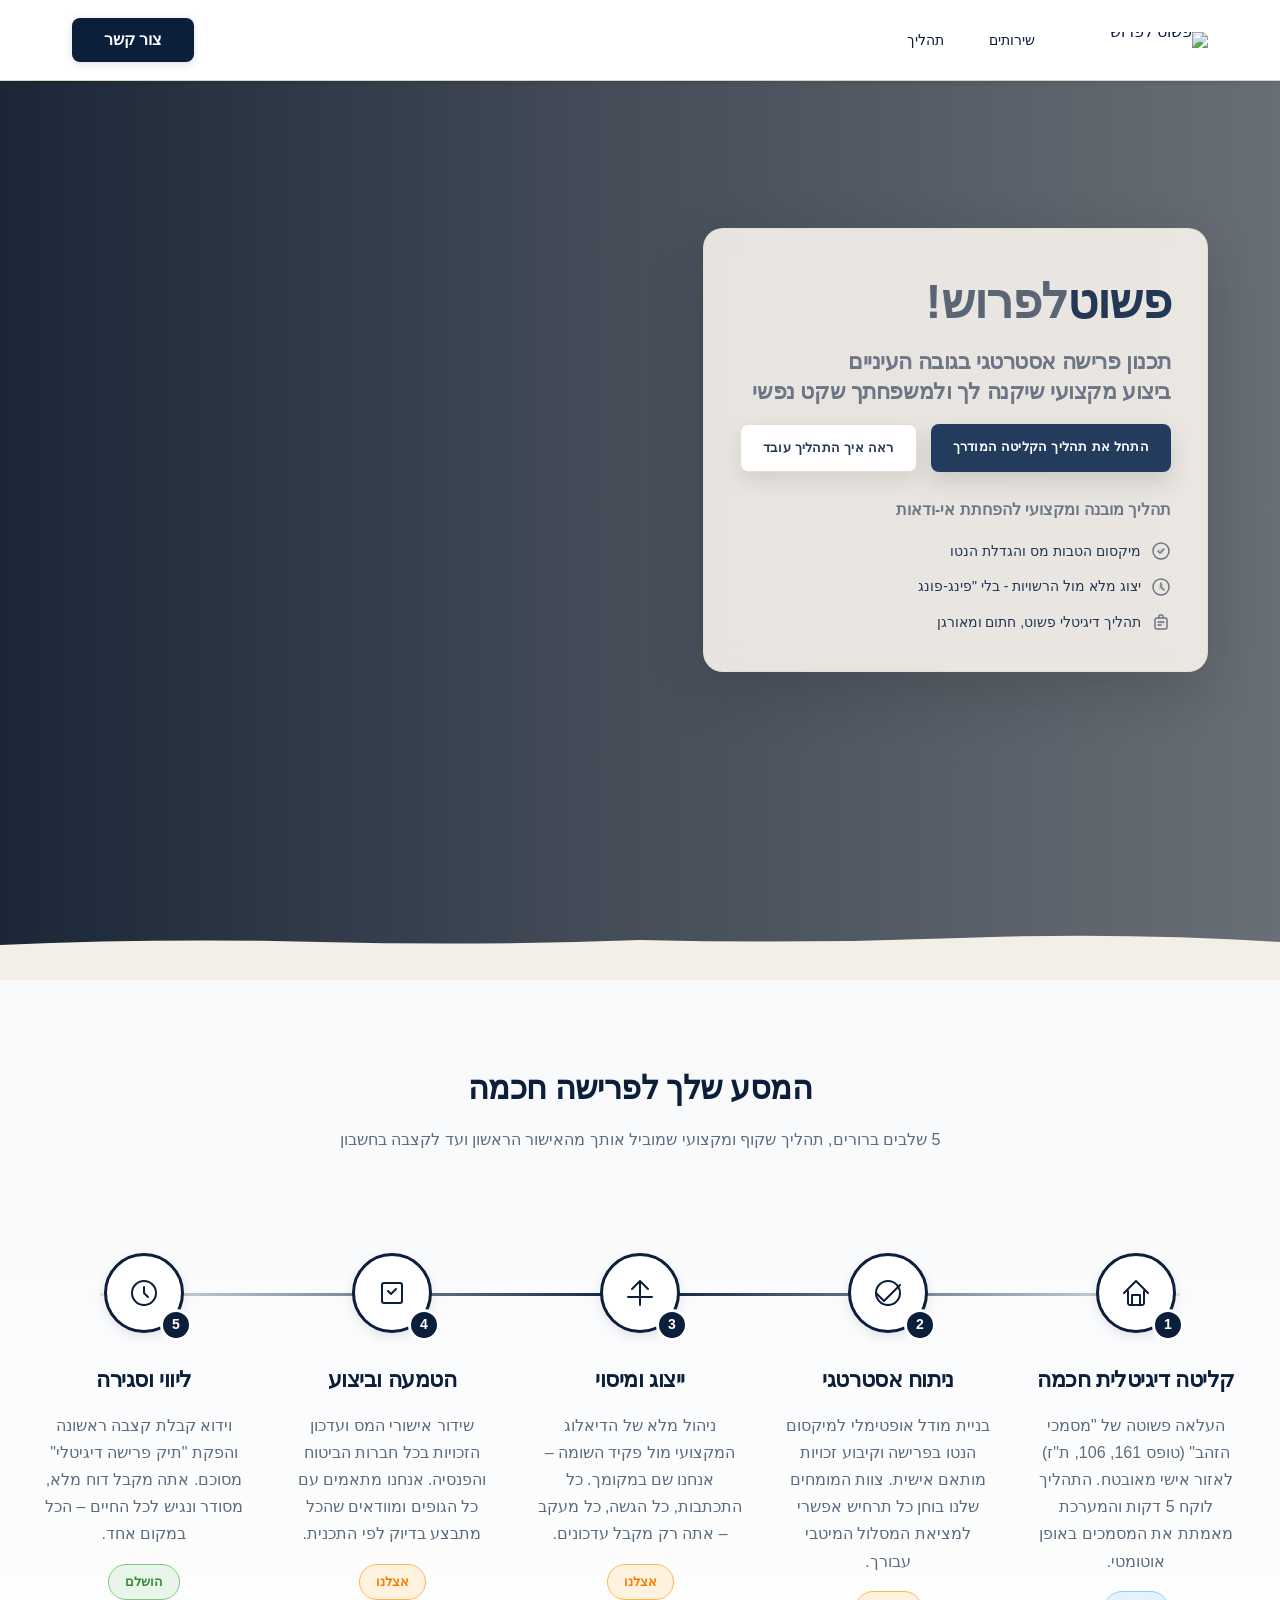
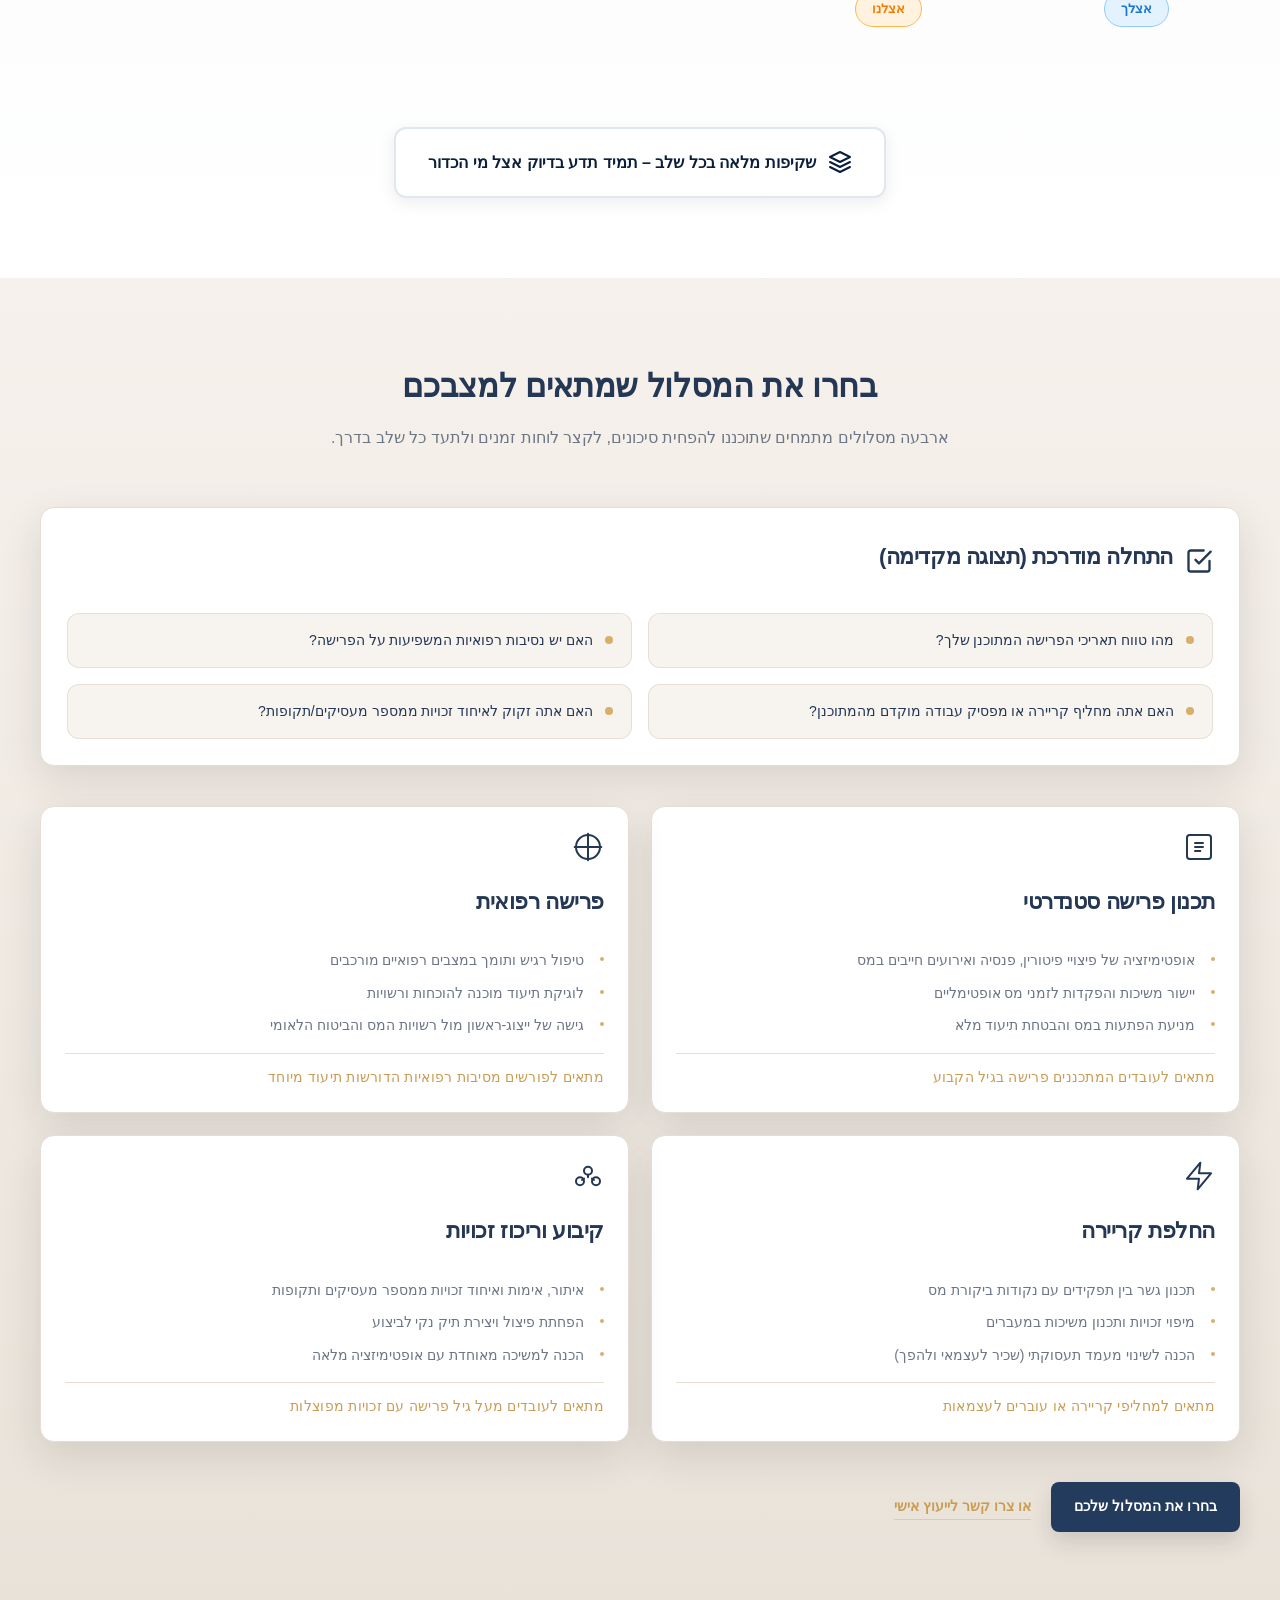
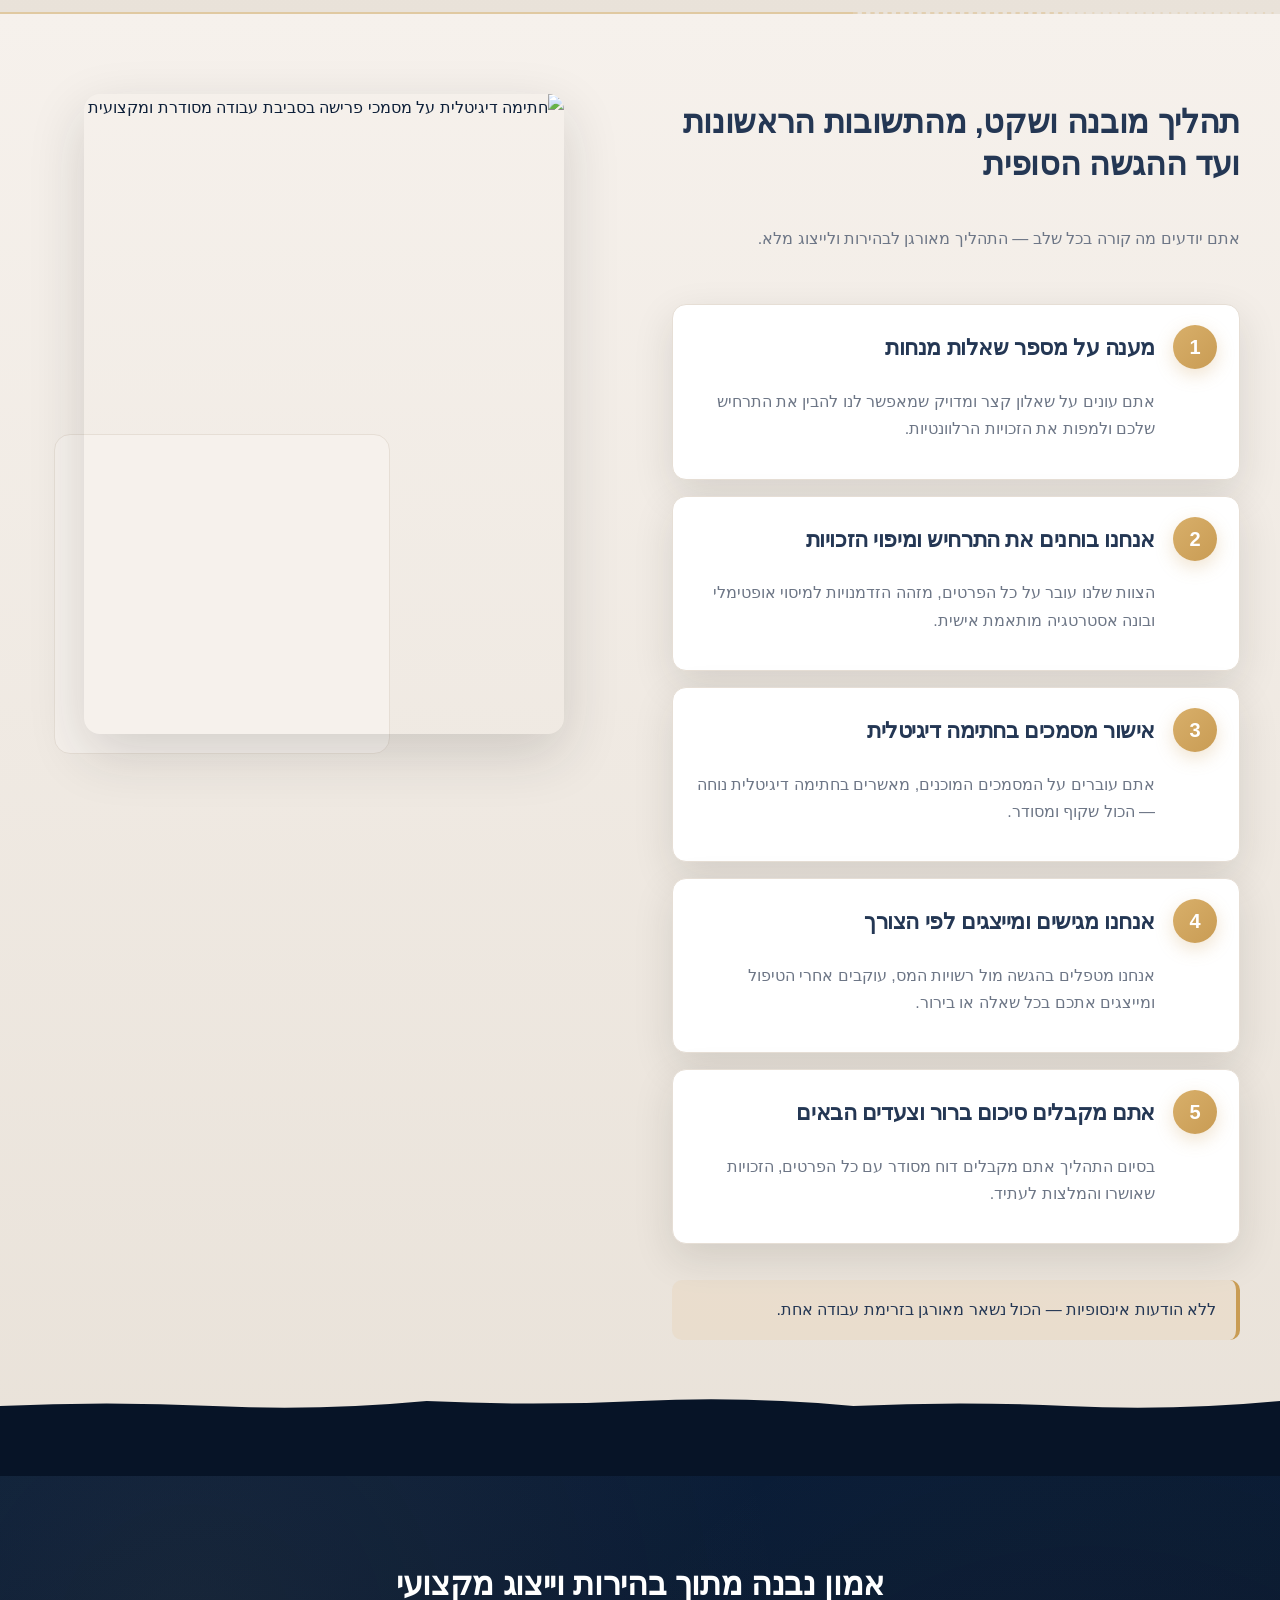
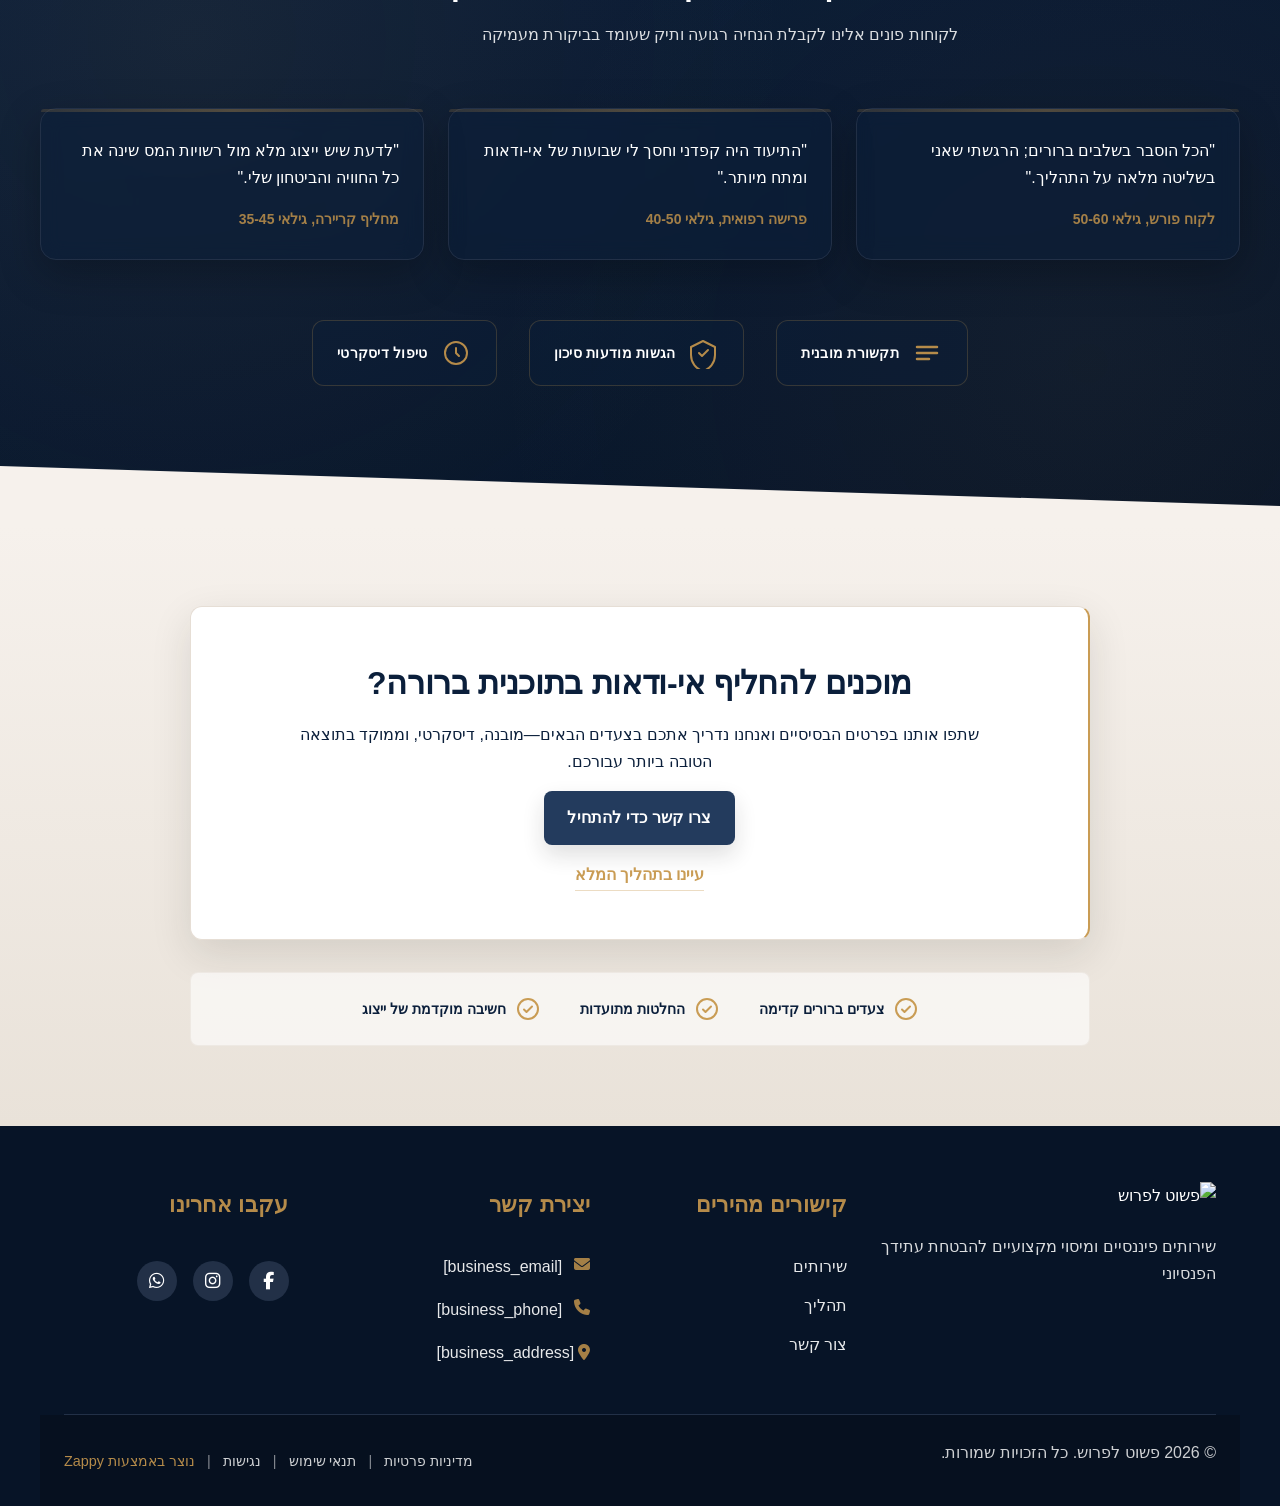
==== commit 53b4e6b4: "Background sync: Progressive GitHub Sync" ====
--- a/public/index.html
+++ b/public/index.html
@@ -1 +1 @@
-<!doctype html><html dir="rtl" lang="he"><head><meta charset="UTF-8"><meta content="width=device-width,initial-scale=1" name="viewport"><meta content="index, follow" name="robots"><title>ייעוץ מס לפרישה מוקדמת עם ייצוג מלא — פשוט לפרוש</title><meta content="בוטיק פרימיום לתכנון פרישה חכם המשלב אופטימיזציה מיסויית אסטרטגית עם ייצוג מלא מול רשויות המס. פתרון דיגיטלי מתקדם לפרישה נכונה מהפעם הראשונה." name="description"><meta content="ייעוץ מס לפרישה מוקדמת, תכנון פרישה רפואית ומיסוי, ייצוג מול רשויות המס פרישה, בוטיק תכנון פרישה, אופטימיזציה מיסויית פרישה" name="keywords"><link href="/assets/favicon.ico" rel="icon" type="image/x-icon"><link href="/assets/favicon-16x16.png" rel="icon" type="image/png" sizes="16x16"><link href="/assets/favicon-32x32.png" rel="icon" type="image/png" sizes="32x32"><link href="/assets/favicon-48x48.png" rel="icon" type="image/png" sizes="48x48"><link href="/assets/favicon-192x192.png" rel="icon" type="image/png" sizes="192x192"><link href="/assets/favicon-512x512.png" rel="icon" type="image/png" sizes="512x512"><link href="/assets/apple-touch-icon.png" rel="apple-touch-icon"><script>!function(){"use strict";var t="65c5269c-d2c4-47d6-839c-84287a5c5ec6",e="https://api.zappy5.com/api/analytics/track",a=18e5,n=2592e6,o=!0,i=!0,r=!0;var s=function(){var e="zappy_visitor_"+t,a=null;try{if(a=localStorage.getItem(e)){var o=JSON.parse(a),i=Date.now();if(i-o.created<n)return o.lastSeen=i,localStorage.setItem(e,JSON.stringify(o)),o.id}}catch(t){console.warn("Zappy Analytics: LocalStorage not available")}var r="zv_"+Date.now()+"_"+Math.random().toString(36).substr(2,9);try{localStorage.setItem(e,JSON.stringify({id:r,created:Date.now(),lastSeen:Date.now()}))}catch(t){}return r}(),c=function(){var e="zappy_session_"+t,n=null;try{if(n=sessionStorage.getItem(e)){var o=JSON.parse(n),i=Date.now();if(i-o.timestamp<a)return o.timestamp=i,sessionStorage.setItem(e,JSON.stringify(o)),o.id}}catch(t){console.warn("Zappy Analytics: SessionStorage not available")}var r="zs_"+Date.now()+"_"+Math.random().toString(36).substr(2,9);try{sessionStorage.setItem(e,JSON.stringify({id:r,timestamp:Date.now()}))}catch(t){}return r}();function l(a,n){n=n||{};var o={website_id:t,event_type:a,page_path:window.location.pathname,referrer:document.referrer||"direct",visitor_id:s,session_id:c,metadata:n};if(navigator.sendBeacon){var i=new Blob([JSON.stringify(o)],{type:"application/json"});navigator.sendBeacon(e,i)}else fetch(e,{method:"POST",headers:{"Content-Type":"application/json"},body:JSON.stringify(o),keepalive:!0}).catch(function(t){console.warn("Zappy Analytics: Failed to track event",t)})}o&&l("pageview",{title:document.title,url:window.location.href}),i&&document.addEventListener("click",function(t){var e=t.target;if("BUTTON"===e.tagName||e.closest("button")){var a="BUTTON"===e.tagName?e:e.closest("button");l("click",{element:"button",text:a.textContent.trim().substring(0,100),id:a.id||null,class:a.className||null})}else if("A"===e.tagName||e.closest("a")){var n="A"===e.tagName?e:e.closest("a");l("navigation",{element:"link",text:n.textContent.trim().substring(0,100),href:n.href,external:n.hostname!==window.location.hostname})}},!0),r&&document.addEventListener("submit",function(t){var e=t.target;l("form_submit",{form_id:e.id||null,form_name:e.name||null,form_action:e.action||null,form_method:e.method||"GET"})},!0);var d=Date.now();window.addEventListener("beforeunload",function(){l("page_unload",{time_on_page:Math.floor((Date.now()-d)/1e3),page_path:window.location.pathname})}),window.zappyAnalytics={track:l,getVisitorId:function(){return s},getSessionId:function(){return c}}}()</script><meta content="ייעוץ מס לפרישה מוקדמת עם ייצוג מלא — פשוט לפרוש" property="og:title"><meta content="בוטיק פרימיום לתכנון פרישה חכם המשלב אופטימיזציה מיסויית אסטרטגית עם ייצוג מלא מול רשויות המס. פתרון דיגיטלי מתקדם לפרישה נכונה מהפעם הראשונה." property="og:description"><meta content="website" property="og:type"><meta content="he_IL" property="og:locale"><meta content="summary_large_image" name="twitter:card"><meta content="ייעוץ מס לפרישה מוקדמת עם ייצוג מלא — פשוט לפרוש" name="twitter:title"><meta content="בוטיק פרימיום לתכנון פרישה חכם המשלב אופטימיזציה מיסויית אסטרטגית עם ייצוג מלא מול רשויות המס. פתרון דיגיטלי מתקדם לפרישה נכונה מהפעם הראשונה." name="twitter:description"><link href="https://cdnjs.cloudflare.com/ajax/libs/font-awesome/6.4.0/css/all.min.css" rel="stylesheet"><link href="/assets/favicon.ico" rel="icon" type="image/x-icon"><link href="/assets/favicon-16x16.png" rel="icon" type="image/png" sizes="16x16"><link href="/assets/favicon-32x32.png" rel="icon" type="image/png" sizes="32x32"><link href="/assets/favicon-48x48.png" rel="icon" type="image/png" sizes="48x48"><link href="/assets/favicon-192x192.png" rel="icon" type="image/png" sizes="192x192"><link href="/assets/favicon-512x512.png" rel="icon" type="image/png" sizes="512x512"><link href="/assets/apple-touch-icon.png" rel="apple-touch-icon"><link href="https://cdn.jsdelivr.net/npm/vanilla-cookieconsent@3/dist/cookieconsent.css" rel="stylesheet"><script src="https://cdn.jsdelivr.net/npm/vanilla-cookieconsent@3/dist/cookieconsent.umd.js"></script><script src="https://cdn.jsdelivr.net/gh/mickidum/acc_toolbar/acctoolbar/acctoolbar.min.js"></script><link href="/styles.css" rel="stylesheet"><style id="zappy-dropdown-submenu-styles">#navMenu li:has(.sub-menu),.nav-menu li:has(.sub-menu),.navbar li:has(.sub-menu),nav li:has(.sub-menu){position:relative}#navMenu .sub-menu,.nav-menu .sub-menu,.navbar .sub-menu,nav .sub-menu{display:block!important;position:absolute!important;top:100%;left:0;min-width:220px;background:#fff;border-radius:8px;box-shadow:0 8px 25px rgba(0,0,0,.15);padding:8px 0;opacity:0;visibility:hidden;transform:translateY(10px);transition:all .3s ease;z-index:1000;list-style:none;pointer-events:none}#navMenu li:hover>.sub-menu,.nav-menu li:hover>.sub-menu,.navbar li:hover>.sub-menu,nav li:hover>.sub-menu{opacity:1!important;visibility:visible!important;transform:translateY(0)!important;pointer-events:auto!important}.sub-menu li{list-style:none;margin:0;padding:0}.sub-menu a{display:block!important;padding:10px 16px!important;color:#333!important;font-weight:500;text-decoration:none;white-space:nowrap;transition:background-color .2s}.sub-menu a:hover{background-color:#f5f5f5}[dir=rtl] .nav-menu .sub-menu,[dir=rtl] .navbar .sub-menu,[dir=rtl] nav .sub-menu,html[lang=ar] .nav-menu .sub-menu,html[lang=ar] .navbar .sub-menu,html[lang=ar] nav .sub-menu,html[lang=he] .nav-menu .sub-menu,html[lang=he] .navbar .sub-menu,html[lang=he] nav .sub-menu{left:auto!important;right:0!important}.sub-menu:empty,.sub-menu:not(:has(li)),.sub-menu:not(:has(li:not(.zappy-hidden-menu-item))){display:none!important;opacity:0!important;visibility:hidden!important;pointer-events:none!important}li:has(.menu-group-title):hover>.sub-menu{opacity:1!important;visibility:visible!important;transform:translateY(0)!important;pointer-events:auto!important}#navMenu>li>.menu-group-title,.nav-menu>li>.menu-group-title{display:inline-block;padding:.5rem 1rem;cursor:default;user-select:none}@media (max-width:768px){#navMenu .sub-menu,.nav-menu .sub-menu,.navbar .sub-menu,nav .sub-menu{position:static!important;transform:none!important;box-shadow:none!important;background:0 0!important;max-height:0;overflow:hidden;opacity:0;visibility:hidden;transition:max-height .3s ease,opacity .3s ease;padding:0!important;border-radius:0!important}.sub-menu.mobile-expanded{max-height:500px!important;opacity:1!important;visibility:visible!important;padding:8px 0 8px 16px!important}[dir=rtl] .sub-menu.mobile-expanded,html[lang=he] .sub-menu.mobile-expanded{padding:8px 16px 8px 0!important}#navMenu li:hover>.sub-menu,.nav-menu li:hover>.sub-menu,.navbar li:hover>.sub-menu,nav li:hover>.sub-menu{opacity:0;visibility:hidden;pointer-events:none}#navMenu li>.sub-menu.mobile-expanded,.nav-menu li>.sub-menu.mobile-expanded,.navbar li>.sub-menu.mobile-expanded,nav li>.sub-menu.mobile-expanded{opacity:1!important;visibility:visible!important;pointer-events:auto!important}#navMenu li:has(.sub-menu),.nav-menu li:has(.sub-menu),.navbar li:has(.sub-menu),nav li:has(.sub-menu){display:flex!important;flex-wrap:wrap!important;align-items:center!important;position:relative!important;min-height:44px!important}#navMenu li:has(.sub-menu)>a,.nav-menu li:has(.sub-menu)>a,.navbar li:has(.sub-menu)>a,nav li:has(.sub-menu)>a{flex:1!important;min-width:0!important}#navMenu li:has(.sub-menu)>.menu-group-title,.nav-menu li:has(.sub-menu)>.menu-group-title,.navbar li:has(.sub-menu)>.menu-group-title,nav li:has(.sub-menu)>.menu-group-title{flex:1!important;min-width:0!important;padding:0!important;line-height:inherit!important}#navMenu li:has(.sub-menu)>.sub-menu,.nav-menu li:has(.sub-menu)>.sub-menu,.navbar li:has(.sub-menu)>.sub-menu,nav li:has(.sub-menu)>.sub-menu{flex-basis:100%!important;width:100%!important}#navMenu li:has(.sub-menu)>a [class*=arrow],#navMenu li:has(.sub-menu)>a [class*=chevron],.nav-menu li:has(.sub-menu)>a .fa-angle-down,.nav-menu li:has(.sub-menu)>a .fa-chevron-down,.nav-menu li:has(.sub-menu)>a [class*=arrow],.nav-menu li:has(.sub-menu)>a [class*=chevron],nav li:has(.sub-menu)>a [class*=arrow],nav li:has(.sub-menu)>a [class*=chevron]{display:none!important;visibility:hidden!important}.mobile-submenu-toggle{display:flex!important;align-items:center!important;justify-content:center!important;width:44px!important;height:auto!important;background:0 0!important;border:none!important;cursor:pointer!important;color:var(--text-dark)!important;position:static!important;flex-shrink:0!important;align-self:stretch!important;z-index:2!important;padding:0!important;margin:0!important}.mobile-submenu-toggle::after{content:''!important;width:0!important;height:0!important;border-left:6px solid transparent!important;border-right:6px solid transparent!important;border-top:7px solid currentColor!important;transition:transform .3s ease!important}.mobile-submenu-toggle.expanded::after{transform:rotate(180deg)!important}.sub-menu a{padding:10px 0!important;display:block!important;color:var(--text-dark)!important}.navbar .sub-menu li a,.zappy-products-dropdown .sub-menu a,nav.navbar .sub-menu li a{color:var(--text-dark)!important}}@media (min-width:769px){.mobile-submenu-toggle{display:none!important}}</style><style id="zappy-widget-visibility">#mic-access-tool-box,#mic-access-tool-general-button,#mic-init-access-tool #mic-access-tool-box,#mic-init-access-tool #mic-access-tool-general-button,#mic-init-access-tool .mic-access-tool-general-button,._access-icon,._access-menu,.mic-access-tool-box,.mic-access-tool-general-button,div[id*=mic-access-tool-box]{display:none!important;visibility:hidden!important;opacity:0!important;pointer-events:none!important}</style></head><body><nav class="navbar" dir="rtl"><button aria-label="Menu" class="mobile-toggle" id="mobileToggle"><svg viewBox="0 0 24 24" fill="none" height="24" width="24" class="hamburger-icon"><path d="M3 12h18M3 6h18M3 18h18" stroke="currentColor" stroke-width="2" stroke-linecap="round"></path></svg><svg viewBox="0 0 24 24" fill="none" height="24" width="24" class="close-icon" style="display:none"><path d="M18 6L6 18M6 6l12 12" stroke="currentColor" stroke-width="2" stroke-linecap="round"></path></svg></button><button aria-label="Call" class="phone-header-btn"><svg viewBox="0 0 24 24" fill="currentColor" height="20" width="20"><path d="M22 16.92v3a2 2 0 0 1-2.18 2 19.79 19.79 0 0 1-8.63-3.07 19.5 19.5 0 0 1-6-6 19.79 19.79 0 0 1-3.07-8.67A2 2 0 0 1 4.11 2h3a2 2 0 0 1 2 1.72 12.84 12.84 0 0 0 .7 2.81 2 2 0 0 1-.45 2.11L8.09 9.91a16 16 0 0 0 6 6l1.27-1.27a2 2 0 0 1 2.11-.45 12.84 12.84 0 0 0 2.81.7A2 2 0 0 1 22 16.92z"></path></svg></button><div class="nav-container"><div class="nav-brand"><a href="/" class="logo-link"><img alt="פשוט לפרוש" src="/assets/logo.webp" class="logo"></a></div><ul class="nav-menu" id="navMenu"><li><a href="/services">שירותים</a></li><li><a href="/process">תהליך</a></li></ul><div class="nav-cta-container"><a href="/contact" class="nav-cta-btn">צור קשר</a></div></div></nav><main><section class="index-hero-section" data-layout-spec="בית-hero" data-hero-type="fullscreen-scrim"><div class="index-hero-section__bg-wrapper" data-preserve-bg="0"><img alt="משרד ייעוץ פרישה מקצועי ומזמין" src="/assets/site-index-hero-bg-image.webp" class="index-hero-section__bg-image" data-context="Professional retirement planning office environment: a warm, sophisticated workspace with natural light streaming through large windows, a polished wooden desk with organized financial documents and a tablet displaying charts, soft cream and navy blue color palette, professional yet approachable atmosphere, shallow depth of field focusing on the desk area, subtle gold accents from a pen or desk accessories, conveys trust and expertise in financial services" data-hero-bg="true" data-placeholder="index-hero-bg-image" height="1080" width="1920"></div><div class="index-hero-section__scrim" aria-hidden="true"></div><div class="index-hero-section__content-wrapper"><div class="index-hero-section__overlay-card"><h1 class="index-hero-section__headline">פשוט<font color="#5b6675">לפרוש!</font></h1><h3 class="index-hero-section__subtitle">תכנון פרישה אסטרטגי בגובה העיניים<br>ביצוע מקצועי שיקנה לך ולמשפחתך שקט נפשי&nbsp;&nbsp;</h3><div class="index-hero-section__cta-group"><a href="/contact" class="index-hero-section__btn index-hero-section__btn--primary">התחל את תהליך הקליטה המודרך</a><a href="/process" class="index-hero-section__btn index-hero-section__btn--secondary">ראה איך התהליך עובד</a></div><p class="index-hero-section__reassurance"><b>תהליך מובנה ומקצועי להפחתת אי-ודאות</b></p><div class="index-hero-section__trust-bullets"><div class="index-hero-section__trust-item"><svg viewBox="0 0 20 20" xmlns="http://www.w3.org/2000/svg" fill="none" height="20" width="20" data-element-type="icon" data-icon-type="svg" class="index-hero-section__trust-icon"><circle cx="10" cy="10" r="3" fill="currentColor" opacity="0.3"></circle><path d="M10 2C5.58172 2 2 5.58172 2 10C2 14.4183 5.58172 18 10 18C14.4183 18 18 14.4183 18 10C18 5.58172 14.4183 2 10 2Z" stroke="currentColor" stroke-width="1.5" stroke-linecap="round"></path><path d="M7 10L9 12L13 8" stroke="currentColor" stroke-width="1.5" stroke-linecap="round" stroke-linejoin="round"></path></svg><span class="index-hero-section__trust-text"><span style="font-weight:400">מיקסום הטבות מס והגדלת הנטו</span></span></div><div class="index-hero-section__trust-item"><svg viewBox="0 0 20 20" xmlns="http://www.w3.org/2000/svg" fill="none" height="20" width="20" data-element-type="icon" data-icon-type="svg" class="index-hero-section__trust-icon"><circle cx="10" cy="10" r="3" fill="currentColor" opacity="0.3"></circle><path d="M10 2C5.58172 2 2 5.58172 2 10C2 14.4183 5.58172 18 10 18C14.4183 18 18 14.4183 18 10C18 5.58172 14.4183 2 10 2Z" stroke="currentColor" stroke-width="1.5" stroke-linecap="round"></path><path d="M10 6V10L13 13" stroke="currentColor" stroke-width="1.5" stroke-linecap="round" stroke-linejoin="round"></path></svg><span class="index-hero-section__trust-text"><span style="font-weight:400">יצוג מלא מול הרשויות - בלי "פינג-פונג</span></span></div><div class="index-hero-section__trust-item"><svg viewBox="0 0 20 20" xmlns="http://www.w3.org/2000/svg" fill="none" height="20" width="20" data-element-type="icon" data-icon-type="svg" class="index-hero-section__trust-icon"><circle cx="10" cy="10" r="3" fill="currentColor" opacity="0.3"></circle><rect height="11" rx="2" stroke="currentColor" stroke-width="1.5" width="12" x="4" y="5"></rect><path d="M8 5V3C8 2.44772 8.44772 2 9 2H11C11.5523 2 12 2.44772 12 3V5" stroke="currentColor" stroke-width="1.5" stroke-linecap="round"></path><path d="M7 9H13M7 12H10" stroke="currentColor" stroke-width="1.5" stroke-linecap="round"></path></svg><span class="index-hero-section__trust-text"><span style="font-weight:400">תהליך דיגיטלי פשוט, חתום ומאורגן</span></span></div></div></div></div><div class="index-hero-section-divider-wrapper"><svg viewBox="0 0 1200 80" xmlns="http://www.w3.org/2000/svg" aria-hidden="true" preserveAspectRatio="none"><path d="M0,80 L0,45 Q150,38 300,42 T600,40 Q750,44 900,38 T1200,42 L1200,80 Z" fill="#F6F1EC"></path></svg></div></section><section class="index-services-section" data-layout-spec="בית-services"><div class="index-services-container"><div class="index-services-intro"><h2>בחרו את המסלול שמתאים למצבכם</h2><p>ארבעה מסלולים מתמחים שתוכננו להפחית סיכונים, לקצר לוחות זמנים ולתעד כל שלב בדרך.</p></div><div class="index-services-preview-card"><div class="index-services-preview-header"><svg viewBox="0 0 24 24" xmlns="http://www.w3.org/2000/svg" fill="none" height="28" width="28" aria-hidden="true"><path d="M9 11l3 3L22 4" stroke="currentColor" stroke-width="2" stroke-linecap="round" stroke-linejoin="round"></path><path d="M21 12v7a2 2 0 01-2 2H5a2 2 0 01-2-2V5a2 2 0 012-2h11" stroke="currentColor" stroke-width="2" stroke-linecap="round" stroke-linejoin="round"></path></svg><h3>התחלה מודרכת (תצוגה מקדימה)</h3></div><div class="index-services-preview-grid"><div class="index-services-question-chip"><div class="index-services-chip-dot"></div><span>מהו טווח תאריכי הפרישה המתוכנן שלך?</span></div><div class="index-services-question-chip"><div class="index-services-chip-dot"></div><span>האם יש נסיבות רפואיות המשפיעות על הפרישה?</span></div><div class="index-services-question-chip"><div class="index-services-chip-dot"></div><span>האם אתה מחליף קריירה או מפסיק עבודה מוקדם מהמתוכנן?</span></div><div class="index-services-question-chip"><div class="index-services-chip-dot"></div><span>האם אתה זקוק לאיחוד זכויות ממספר מעסיקים/תקופות?</span></div></div></div><div class="index-services-pathways-grid"><div class="index-services-pathway-card"><svg viewBox="0 0 24 24" xmlns="http://www.w3.org/2000/svg" fill="none" height="32" width="32" data-element-type="icon" data-icon-type="svg"><rect height="18" rx="2" stroke="currentColor" stroke-width="1.5" width="18" x="3" y="3"></rect><path d="M9 9h6M9 12h6M9 15h4" stroke="currentColor" stroke-width="1.5" stroke-linecap="round"></path></svg><h3>תכנון פרישה סטנדרטי</h3><ul><li>אופטימיזציה של פיצויי פיטורין, פנסיה ואירועים חייבים במס</li><li>יישור משיכות והפקדות לזמני מס אופטימליים</li><li>מניעת הפתעות במס והבטחת תיעוד מלא</li></ul><div class="index-services-card-footer"><small>מתאים לעובדים המתכננים פרישה בגיל הקבוע</small></div></div><div class="index-services-pathway-card"><svg viewBox="0 0 24 24" xmlns="http://www.w3.org/2000/svg" fill="none" height="32" width="32" data-element-type="icon" data-icon-type="svg"><path d="M12 2v20M2 12h20" stroke="currentColor" stroke-width="1.5" stroke-linecap="round"></path><circle cx="12" cy="12" r="9" stroke="currentColor" stroke-width="1.5"></circle></svg><h3>פרישה רפואית</h3><ul><li>טיפול רגיש ותומך במצבים רפואיים מורכבים</li><li>לוגיקת תיעוד מוכנה להוכחות ורשויות</li><li>גישה של ייצוג-ראשון מול רשויות המס והביטוח הלאומי</li></ul><div class="index-services-card-footer"><small>מתאים לפורשים מסיבות רפואיות הדורשות תיעוד מיוחד</small></div></div><div class="index-services-pathway-card"><svg viewBox="0 0 24 24" xmlns="http://www.w3.org/2000/svg" fill="none" height="32" width="32" data-element-type="icon" data-icon-type="svg"><path d="M13 2L3 14h9l-1 8 10-12h-9l1-8z" stroke="currentColor" stroke-width="1.5" stroke-linecap="round" stroke-linejoin="round"></path></svg><h3>החלפת קריירה</h3><ul><li>תכנון גשר בין תפקידים עם נקודות ביקורת מס</li><li>מיפוי זכויות ותכנון משיכות במעברים</li><li>הכנה לשינוי מעמד תעסוקתי (שכיר לעצמאי ולהפך)</li></ul><div class="index-services-card-footer"><small>מתאים למחליפי קריירה או עוברים לעצמאות</small></div></div><div class="index-services-pathway-card"><svg viewBox="0 0 24 24" xmlns="http://www.w3.org/2000/svg" fill="none" height="32" width="32" data-element-type="icon" data-icon-type="svg"><circle cx="12" cy="8" r="3" stroke="currentColor" stroke-width="1.5"></circle><circle cx="6" cy="16" r="3" stroke="currentColor" stroke-width="1.5"></circle><circle cx="18" cy="16" r="3" stroke="currentColor" stroke-width="1.5"></circle><path d="M12 11v2M9 14l-1.5 1M15 14l1.5 1" stroke="currentColor" stroke-width="1.5" stroke-linecap="round"></path></svg><h3>קיבוע וריכוז זכויות</h3><ul><li>איתור, אימות ואיחוד זכויות ממספר מעסיקים ותקופות</li><li>הפחתת פיצול ויצירת תיק נקי לביצוע</li><li>הכנה למשיכה מאוחדת עם אופטימיזציה מלאה</li></ul><div class="index-services-card-footer"><small>מתאים לעובדים מעל גיל פרישה עם זכויות מפוצלות</small></div></div></div><div class="index-services-cta-row"><a href="/services" class="index-services-btn-primary">בחרו את המסלול שלכם</a><a href="/contact" class="index-services-link-cta">או צרו קשר לייעוץ אישי</a></div></div><div class="index-services-divider-wrapper"><svg viewBox="0 0 1200 2" xmlns="http://www.w3.org/2000/svg" aria-hidden="true" preserveAspectRatio="none"><line stroke="#D8AF6A" stroke-dasharray="0" stroke-width="1" x1="0" x2="800" y1="1" y2="1"></line><line stroke="#D8AF6A" stroke-dasharray="4 4" stroke-width="1" x1="800" x2="1000" y1="1" y2="1" opacity="0.7"></line><line stroke="#D8AF6A" stroke-dasharray="2 6" stroke-width="1" x1="1000" x2="1200" y1="1" y2="1" opacity="0.4"></line></svg></div></section><section class="index-steps-section" data-layout-spec="בית-steps"><div class="index-steps-container"><div class="index-steps-content-column"><h2>תהליך מובנה ושקט, מהתשובות הראשונות ועד ההגשה הסופית</h2><p class="index-steps-intro">אתם יודעים מה קורה בכל שלב — התהליך מאורגן לבהירות ולייצוג מלא.</p><div class="index-steps-list"><article class="index-steps-card"><div class="index-steps-number">1</div><div class="index-steps-card-content"><h3>מענה על מספר שאלות מנחות</h3><p>אתם עונים על שאלון קצר ומדויק שמאפשר לנו להבין את התרחיש שלכם ולמפות את הזכויות הרלוונטיות.</p></div></article><article class="index-steps-card"><div class="index-steps-number">2</div><div class="index-steps-card-content"><h3>אנחנו בוחנים את התרחיש ומיפוי הזכויות</h3><p>הצוות שלנו עובר על כל הפרטים, מזהה הזדמנויות למיסוי אופטימלי ובונה אסטרטגיה מותאמת אישית.</p></div></article><article class="index-steps-card"><div class="index-steps-number">3</div><div class="index-steps-card-content"><h3>אישור מסמכים בחתימה דיגיטלית</h3><p>אתם עוברים על המסמכים המוכנים, מאשרים בחתימה דיגיטלית נוחה — הכול שקוף ומסודר.</p></div></article><article class="index-steps-card"><div class="index-steps-number">4</div><div class="index-steps-card-content"><h3>אנחנו מגישים ומייצגים לפי הצורך</h3><p>אנחנו מטפלים בהגשה מול רשויות המס, עוקבים אחרי הטיפול ומייצגים אתכם בכל שאלה או בירור.</p></div></article><article class="index-steps-card"><div class="index-steps-number">5</div><div class="index-steps-card-content"><h3>אתם מקבלים סיכום ברור וצעדים הבאים</h3><p>בסיום התהליך אתם מקבלים דוח מסודר עם כל הפרטים, הזכויות שאושרו והמלצות לעתיד.</p></div></article></div><p class="index-steps-reassurance">ללא הודעות אינסופיות — הכול נשאר מאורגן בזרימת עבודה אחת.</p></div><div class="index-steps-imagery-column"><div class="index-steps-image-wrapper"><div class="index-steps-backplate"></div><img alt="חתימה דיגיטלית על מסמכי פרישה בסביבת עבודה מסודרת ומקצועית" src="/assets/site-index-steps-image-1.webp" data-context="A calm, professional desk scene with hands signing documents digitally on a tablet or laptop. Neutral tones, warm lighting, clean workspace with minimal papers, a coffee cup, and a pen. The scene should convey trust, organization, and modern digital workflow for retirement planning. Desaturated warm color palette, soft focus background, reassuring and premium atmosphere suitable for financial services." data-placeholder="index-steps-image-1" height="800" width="600"></div></div></div><div class="index-steps-divider-wrapper"><svg viewBox="0 0 1200 100" xmlns="http://www.w3.org/2000/svg" aria-hidden="true" preserveAspectRatio="none"><defs><linearGradient id="index-steps-gradient" x1="0%" x2="0%" y1="0%" y2="100%"><stop offset="0%" style="stop-color:#F6F1EC;stop-opacity:1"></stop><stop offset="100%" style="stop-color:#071427;stop-opacity:1"></stop></linearGradient></defs><path d="M0,100 L0,30 Q100,25 200,30 T400,25 Q500,30 600,25 T800,30 Q900,25 1000,30 T1200,25 L1200,100 Z" fill="#071427"></path></svg></div></section><section class="index-testimonials-section" data-layout-spec="בית-testimonials"><div class="index-testimonials-container"><div class="index-testimonials-header"><h2>אמון נבנה מתוך בהירות וייצוג מקצועי</h2><p>לקוחות פונים אלינו לקבלת הנחיה רגועה ותיק שעומד בביקורת מעמיקה</p></div><div class="index-testimonials-grid"><div class="index-testimonial-card"><div class="index-testimonial-highlight"></div><p class="index-testimonial-quote">"הכל הוסבר בשלבים ברורים; הרגשתי שאני בשליטה מלאה על התהליך."</p><div class="index-testimonial-attribution">לקוח פורש, גילאי 50-60</div></div><div class="index-testimonial-card"><div class="index-testimonial-highlight"></div><p class="index-testimonial-quote">"התיעוד היה קפדני וחסך לי שבועות של אי-ודאות ומתח מיותר."</p><div class="index-testimonial-attribution">פרישה רפואית, גילאי 40-50</div></div><div class="index-testimonial-card"><div class="index-testimonial-highlight"></div><p class="index-testimonial-quote">"לדעת שיש ייצוג מלא מול רשויות המס שינה את כל החוויה והביטחון שלי."</p><div class="index-testimonial-attribution">מחליף קריירה, גילאי 35-45</div></div></div><div class="index-testimonials-values"><div class="index-value-item"><svg viewBox="0 0 32 32" xmlns="http://www.w3.org/2000/svg" fill="none" height="32" width="32" class="index-value-icon" aria-hidden="true"><path d="M6 10h20M6 16h20M6 22h12" stroke="currentColor" stroke-width="2.5" stroke-linecap="round"></path></svg><span>תקשורת מובנית</span></div><div class="index-value-item"><svg viewBox="0 0 32 32" xmlns="http://www.w3.org/2000/svg" fill="none" height="32" width="32" class="index-value-icon" aria-hidden="true"><path d="M16 4L4 10v8c0 7.5 5 14 12 16 7-2 12-8.5 12-16v-8L16 4z" stroke="currentColor" stroke-width="2" stroke-linejoin="round" fill="none"></path><path d="M12 16l3 3 6-6" stroke="currentColor" stroke-width="2" stroke-linecap="round" stroke-linejoin="round"></path></svg><span>הגשות מודעות סיכון</span></div><div class="index-value-item"><svg viewBox="0 0 32 32" xmlns="http://www.w3.org/2000/svg" fill="none" height="32" width="32" class="index-value-icon" aria-hidden="true"><circle cx="16" cy="16" r="11" stroke="currentColor" stroke-width="2" fill="none"></circle><path d="M16 11v5l3 3" stroke="currentColor" stroke-width="2" stroke-linecap="round"></path></svg><span>טיפול דיסקרטי</span></div></div></div><div class="index-testimonials-divider-wrapper"><svg viewBox="0 0 1200 80" xmlns="http://www.w3.org/2000/svg" aria-hidden="true" preserveAspectRatio="none"><path d="M0,80 L0,20 L1200,60 L1200,80 Z" fill="#F6F1EC"></path></svg></div></section><section class="index-cta-section" data-layout-spec="בית-cta"><div class="index-cta-container"><div class="index-cta-card"><h2>מוכנים להחליף אי-ודאות בתוכנית ברורה?</h2><p>שתפו אותנו בפרטים הבסיסיים ואנחנו נדריך אתכם בצעדים הבאים—מובנה, דיסקרטי, וממוקד בתוצאה הטובה ביותר עבורכם.</p><div class="index-cta-buttons"><a href="/contact" class="btn-primary">צרו קשר כדי להתחיל</a><a href="/process" class="index-cta-secondary-link">עיינו בתהליך המלא</a></div></div><div class="index-cta-reassurance"><div class="index-cta-reassurance-item"><svg viewBox="0 0 24 24" xmlns="http://www.w3.org/2000/svg" fill="none" class="index-cta-check-icon" aria-hidden="true"><circle cx="12" cy="12" r="10" stroke="currentColor" stroke-width="2"></circle><path d="M8 12.5L10.5 15L16 9.5" stroke="currentColor" stroke-width="2" stroke-linecap="round" stroke-linejoin="round"></path></svg><span>צעדים ברורים קדימה</span></div><div class="index-cta-reassurance-item"><svg viewBox="0 0 24 24" xmlns="http://www.w3.org/2000/svg" fill="none" class="index-cta-check-icon" aria-hidden="true"><circle cx="12" cy="12" r="10" stroke="currentColor" stroke-width="2"></circle><path d="M8 12.5L10.5 15L16 9.5" stroke="currentColor" stroke-width="2" stroke-linecap="round" stroke-linejoin="round"></path></svg><span>החלטות מתועדות</span></div><div class="index-cta-reassurance-item"><svg viewBox="0 0 24 24" xmlns="http://www.w3.org/2000/svg" fill="none" class="index-cta-check-icon" aria-hidden="true"><circle cx="12" cy="12" r="10" stroke="currentColor" stroke-width="2"></circle><path d="M8 12.5L10.5 15L16 9.5" stroke="currentColor" stroke-width="2" stroke-linecap="round" stroke-linejoin="round"></path></svg><span>חשיבה מוקדמת של ייצוג</span></div></div></div></section></main><footer class="site-footer"><div class="footer-container"><div class="footer-top"><div class="footer-column footer-about"><img alt="פשוט לפרוש" src="/assets/logo.webp" class="logo"><p class="footer-description">שירותים פיננסיים ומיסוי מקצועיים להבטחת עתידך הפנסיוני</p></div><div class="footer-column footer-links"><h3 class="footer-heading">קישורים מהירים</h3><ul class="footer-menu"><li><a href="/services">שירותים</a></li><li><a href="/process">תהליך</a></li><li><a href="/contact">צור קשר</a></li></ul></div><div class="footer-column footer-contact"><h3 class="footer-heading">יצירת קשר</h3><ul class="contact-list"><li><i class="fas fa-envelope"></i><a href="mailto:[business_email]">[business_email]</a></li><li><i class="fas fa-phone"></i><a href="tel:[business_phone]">[business_phone]</a></li><li><a href="/"><i class="fas fa-map-marker-alt"></i><span>[business_address]</span></a></li></ul></div><div class="footer-column footer-social"><h3 class="footer-heading">עקבו אחרינו</h3><div class="social-links"><a href="[facebook_handle]" aria-label="Facebook"><i class="fab fa-facebook-f"></i></a><a href="[instagram_handle]" aria-label="Instagram"><i class="fab fa-instagram"></i></a><a href="[whatsapp_handle]" aria-label="WhatsApp"><i class="fab fa-whatsapp"></i></a></div></div></div><div class="footer-bottom"><div class="footer-bottom-content"><div class="copyright"><p>© 2026 פשוט לפרוש. כל הזכויות שמורות.</p></div><div class="footer-legal"><a href="/privacy">מדיניות פרטיות</a><span class="separator">|</span><a href="/terms">תנאי שימוש</a><span class="separator">|</span><a href="/accessibility">נגישות</a><span class="separator">|</span><a href="https://zappy5.com" class="zappy-attribution" target="_blank">נוצר באמצעות Zappy</a></div></div></div></div></footer><a href="https://wa.me/[whatsapp_handle]" class="whatsapp-float" aria-label="WhatsApp"><i class="fab fa-whatsapp"></i></a><div data-integration="accessibility:toolbar"></div><script src="/script.js"></script><script id="zappy-mobile-submenu-script">!function(){function e(){if(window.innerWidth>768)return document.querySelectorAll(".mobile-submenu-toggle").forEach(function(e){e.remove()}),void document.querySelectorAll(".sub-menu.mobile-expanded").forEach(function(e){e.classList.remove("mobile-expanded")});document.querySelectorAll(".nav-menu li:has(.sub-menu), nav li:has(.sub-menu), .navbar li:has(.sub-menu), #navMenu li:has(.sub-menu)").forEach(function(e){if(!e.querySelector(".mobile-submenu-toggle")){var t=e.querySelector(".sub-menu"),n=e.querySelector(":scope > a");if(t&&n){var o=document.createElement("button");o.className="mobile-submenu-toggle",o.setAttribute("aria-label","Toggle submenu"),o.setAttribute("type","button"),n.insertAdjacentElement("afterend",o),o.addEventListener("click",function(e){e.preventDefault(),e.stopPropagation(),document.querySelectorAll(".sub-menu.mobile-expanded").forEach(function(e){if(e!==t){e.classList.remove("mobile-expanded");var n=e.parentElement.querySelector(".mobile-submenu-toggle");n&&n.classList.remove("expanded")}}),t.classList.toggle("mobile-expanded"),o.classList.toggle("expanded")})}}})}var t;"loading"===document.readyState?document.addEventListener("DOMContentLoaded",e):e(),window.addEventListener("resize",function(){clearTimeout(t),t=setTimeout(e,250)});var n=new MutationObserver(function(t){t.forEach(function(t){if("attributes"===t.type){var n=t.target;n.classList&&(n.classList.contains("active")||n.classList.contains("open"))&&setTimeout(e,100)}})});setTimeout(function(){document.querySelectorAll(".mobile-menu, .nav-menu, #navMenu, nav").forEach(function(e){n.observe(e,{attributes:!0,attributeFilter:["class","style"]})})},500)}()</script></body></html>+<!doctype html><html dir="rtl" lang="he"><head><meta charset="UTF-8"><meta content="width=device-width,initial-scale=1" name="viewport"><meta content="index, follow" name="robots"><title>ייעוץ מס לפרישה מוקדמת עם ייצוג מלא — פשוט לפרוש</title><meta content="בוטיק פרימיום לתכנון פרישה חכם המשלב אופטימיזציה מיסויית אסטרטגית עם ייצוג מלא מול רשויות המס. פתרון דיגיטלי מתקדם לפרישה נכונה מהפעם הראשונה." name="description"><meta content="ייעוץ מס לפרישה מוקדמת, תכנון פרישה רפואית ומיסוי, ייצוג מול רשויות המס פרישה, בוטיק תכנון פרישה, אופטימיזציה מיסויית פרישה" name="keywords"><link href="/assets/favicon.ico" rel="icon" type="image/x-icon"><link href="/assets/favicon-16x16.png" rel="icon" type="image/png" sizes="16x16"><link href="/assets/favicon-32x32.png" rel="icon" type="image/png" sizes="32x32"><link href="/assets/favicon-48x48.png" rel="icon" type="image/png" sizes="48x48"><link href="/assets/favicon-192x192.png" rel="icon" type="image/png" sizes="192x192"><link href="/assets/favicon-512x512.png" rel="icon" type="image/png" sizes="512x512"><link href="/assets/apple-touch-icon.png" rel="apple-touch-icon"><script>!function(){"use strict";var t="65c5269c-d2c4-47d6-839c-84287a5c5ec6",e="https://api.zappy5.com/api/analytics/track",a=18e5,n=2592e6,o=!0,i=!0,r=!0;var s=function(){var e="zappy_visitor_"+t,a=null;try{if(a=localStorage.getItem(e)){var o=JSON.parse(a),i=Date.now();if(i-o.created<n)return o.lastSeen=i,localStorage.setItem(e,JSON.stringify(o)),o.id}}catch(t){console.warn("Zappy Analytics: LocalStorage not available")}var r="zv_"+Date.now()+"_"+Math.random().toString(36).substr(2,9);try{localStorage.setItem(e,JSON.stringify({id:r,created:Date.now(),lastSeen:Date.now()}))}catch(t){}return r}(),c=function(){var e="zappy_session_"+t,n=null;try{if(n=sessionStorage.getItem(e)){var o=JSON.parse(n),i=Date.now();if(i-o.timestamp<a)return o.timestamp=i,sessionStorage.setItem(e,JSON.stringify(o)),o.id}}catch(t){console.warn("Zappy Analytics: SessionStorage not available")}var r="zs_"+Date.now()+"_"+Math.random().toString(36).substr(2,9);try{sessionStorage.setItem(e,JSON.stringify({id:r,timestamp:Date.now()}))}catch(t){}return r}();function l(a,n){n=n||{};var o={website_id:t,event_type:a,page_path:window.location.pathname,referrer:document.referrer||"direct",visitor_id:s,session_id:c,metadata:n};if(navigator.sendBeacon){var i=new Blob([JSON.stringify(o)],{type:"application/json"});navigator.sendBeacon(e,i)}else fetch(e,{method:"POST",headers:{"Content-Type":"application/json"},body:JSON.stringify(o),keepalive:!0}).catch(function(t){console.warn("Zappy Analytics: Failed to track event",t)})}o&&l("pageview",{title:document.title,url:window.location.href}),i&&document.addEventListener("click",function(t){var e=t.target;if("BUTTON"===e.tagName||e.closest("button")){var a="BUTTON"===e.tagName?e:e.closest("button");l("click",{element:"button",text:a.textContent.trim().substring(0,100),id:a.id||null,class:a.className||null})}else if("A"===e.tagName||e.closest("a")){var n="A"===e.tagName?e:e.closest("a");l("navigation",{element:"link",text:n.textContent.trim().substring(0,100),href:n.href,external:n.hostname!==window.location.hostname})}},!0),r&&document.addEventListener("submit",function(t){var e=t.target;l("form_submit",{form_id:e.id||null,form_name:e.name||null,form_action:e.action||null,form_method:e.method||"GET"})},!0);var d=Date.now();window.addEventListener("beforeunload",function(){l("page_unload",{time_on_page:Math.floor((Date.now()-d)/1e3),page_path:window.location.pathname})}),window.zappyAnalytics={track:l,getVisitorId:function(){return s},getSessionId:function(){return c}}}()</script><meta content="ייעוץ מס לפרישה מוקדמת עם ייצוג מלא — פשוט לפרוש" property="og:title"><meta content="בוטיק פרימיום לתכנון פרישה חכם המשלב אופטימיזציה מיסויית אסטרטגית עם ייצוג מלא מול רשויות המס. פתרון דיגיטלי מתקדם לפרישה נכונה מהפעם הראשונה." property="og:description"><meta content="website" property="og:type"><meta content="he_IL" property="og:locale"><meta content="summary_large_image" name="twitter:card"><meta content="ייעוץ מס לפרישה מוקדמת עם ייצוג מלא — פשוט לפרוש" name="twitter:title"><meta content="בוטיק פרימיום לתכנון פרישה חכם המשלב אופטימיזציה מיסויית אסטרטגית עם ייצוג מלא מול רשויות המס. פתרון דיגיטלי מתקדם לפרישה נכונה מהפעם הראשונה." name="twitter:description"><link href="https://cdnjs.cloudflare.com/ajax/libs/font-awesome/6.4.0/css/all.min.css" rel="stylesheet"><link href="/assets/favicon.ico" rel="icon" type="image/x-icon"><link href="/assets/favicon-16x16.png" rel="icon" type="image/png" sizes="16x16"><link href="/assets/favicon-32x32.png" rel="icon" type="image/png" sizes="32x32"><link href="/assets/favicon-48x48.png" rel="icon" type="image/png" sizes="48x48"><link href="/assets/favicon-192x192.png" rel="icon" type="image/png" sizes="192x192"><link href="/assets/favicon-512x512.png" rel="icon" type="image/png" sizes="512x512"><link href="/assets/apple-touch-icon.png" rel="apple-touch-icon"><link href="https://cdn.jsdelivr.net/npm/vanilla-cookieconsent@3/dist/cookieconsent.css" rel="stylesheet"><script src="https://cdn.jsdelivr.net/npm/vanilla-cookieconsent@3/dist/cookieconsent.umd.js"></script><script src="https://cdn.jsdelivr.net/gh/mickidum/acc_toolbar/acctoolbar/acctoolbar.min.js"></script><link href="/styles.css" rel="stylesheet"><style id="zappy-dropdown-submenu-styles">#navMenu li:has(.sub-menu),.nav-menu li:has(.sub-menu),.navbar li:has(.sub-menu),nav li:has(.sub-menu){position:relative}#navMenu .sub-menu,.nav-menu .sub-menu,.navbar .sub-menu,nav .sub-menu{display:block!important;position:absolute!important;top:100%;left:0;min-width:220px;background:#fff;border-radius:8px;box-shadow:0 8px 25px rgba(0,0,0,.15);padding:8px 0;opacity:0;visibility:hidden;transform:translateY(10px);transition:all .3s ease;z-index:1000;list-style:none;pointer-events:none}#navMenu li:hover>.sub-menu,.nav-menu li:hover>.sub-menu,.navbar li:hover>.sub-menu,nav li:hover>.sub-menu{opacity:1!important;visibility:visible!important;transform:translateY(0)!important;pointer-events:auto!important}.sub-menu li{list-style:none;margin:0;padding:0}.sub-menu a{display:block!important;padding:10px 16px!important;color:var(--text-dark,#333)!important;font-weight:500;text-decoration:none;white-space:nowrap;transition:background-color .2s}.sub-menu a:hover{background-color:#f5f5f5}[dir=rtl] .nav-menu .sub-menu,[dir=rtl] .navbar .sub-menu,[dir=rtl] nav .sub-menu,html[lang=ar] .nav-menu .sub-menu,html[lang=ar] .navbar .sub-menu,html[lang=ar] nav .sub-menu,html[lang=he] .nav-menu .sub-menu,html[lang=he] .navbar .sub-menu,html[lang=he] nav .sub-menu{left:auto!important;right:0!important}.sub-menu:empty,.sub-menu:not(:has(li)),.sub-menu:not(:has(li:not(.zappy-hidden-menu-item))){display:none!important;opacity:0!important;visibility:hidden!important;pointer-events:none!important}li:has(.menu-group-title):hover>.sub-menu{opacity:1!important;visibility:visible!important;transform:translateY(0)!important;pointer-events:auto!important}#navMenu>li>.menu-group-title,.nav-menu>li>.menu-group-title{display:inline-block;padding:.5rem 1rem;cursor:default;user-select:none}@media (max-width:768px){#navMenu .sub-menu,.nav-menu .sub-menu,.navbar .sub-menu,nav .sub-menu{position:static!important;transform:none!important;box-shadow:none!important;background:0 0!important;max-height:0;overflow:hidden;opacity:0;visibility:hidden;transition:max-height .3s ease,opacity .3s ease;padding:0!important;border-radius:0!important}.sub-menu.mobile-expanded{max-height:500px!important;opacity:1!important;visibility:visible!important;padding:8px 0 8px 16px!important}[dir=rtl] .sub-menu.mobile-expanded,html[lang=he] .sub-menu.mobile-expanded{padding:8px 16px 8px 0!important}#navMenu li:hover>.sub-menu,.nav-menu li:hover>.sub-menu,.navbar li:hover>.sub-menu,nav li:hover>.sub-menu{opacity:0;visibility:hidden;pointer-events:none}#navMenu li>.sub-menu.mobile-expanded,.nav-menu li>.sub-menu.mobile-expanded,.navbar li>.sub-menu.mobile-expanded,nav li>.sub-menu.mobile-expanded{opacity:1!important;visibility:visible!important;pointer-events:auto!important}#navMenu li:has(.sub-menu),.nav-menu li:has(.sub-menu),.navbar li:has(.sub-menu),nav li:has(.sub-menu){display:flex!important;flex-wrap:wrap!important;align-items:center!important;position:relative!important;min-height:44px!important}#navMenu li:has(.sub-menu)>a,.nav-menu li:has(.sub-menu)>a,.navbar li:has(.sub-menu)>a,nav li:has(.sub-menu)>a{flex:1!important;min-width:0!important}#navMenu li:has(.sub-menu)>.menu-group-title,.nav-menu li:has(.sub-menu)>.menu-group-title,.navbar li:has(.sub-menu)>.menu-group-title,nav li:has(.sub-menu)>.menu-group-title{flex:1!important;min-width:0!important;padding:0!important;line-height:inherit!important}#navMenu li:has(.sub-menu)>.sub-menu,.nav-menu li:has(.sub-menu)>.sub-menu,.navbar li:has(.sub-menu)>.sub-menu,nav li:has(.sub-menu)>.sub-menu{flex-basis:100%!important;width:100%!important}#navMenu li:has(.sub-menu)>a [class*=arrow],#navMenu li:has(.sub-menu)>a [class*=chevron],.nav-menu li:has(.sub-menu)>a .fa-angle-down,.nav-menu li:has(.sub-menu)>a .fa-chevron-down,.nav-menu li:has(.sub-menu)>a [class*=arrow],.nav-menu li:has(.sub-menu)>a [class*=chevron],nav li:has(.sub-menu)>a [class*=arrow],nav li:has(.sub-menu)>a [class*=chevron]{display:none!important;visibility:hidden!important}.mobile-submenu-toggle{display:flex!important;align-items:center!important;justify-content:center!important;width:44px!important;height:auto!important;background:0 0!important;border:none!important;cursor:pointer!important;color:var(--text-dark)!important;position:static!important;flex-shrink:0!important;align-self:stretch!important;z-index:2!important;padding:0!important;margin:0!important}.mobile-submenu-toggle::after{content:''!important;width:0!important;height:0!important;border-left:6px solid transparent!important;border-right:6px solid transparent!important;border-top:7px solid currentColor!important;transition:transform .3s ease!important}.mobile-submenu-toggle.expanded::after{transform:rotate(180deg)!important}.sub-menu a{padding:10px 0!important;display:block!important;color:var(--text-dark)!important}.navbar .sub-menu li a,.zappy-products-dropdown .sub-menu a,nav.navbar .sub-menu li a{color:var(--text-dark)!important}}@media (min-width:769px){.mobile-submenu-toggle{display:none!important}}</style><style id="zappy-widget-visibility">#mic-access-tool-box,#mic-access-tool-general-button,#mic-init-access-tool #mic-access-tool-box,#mic-init-access-tool #mic-access-tool-general-button,#mic-init-access-tool .mic-access-tool-general-button,._access-icon,._access-menu,.mic-access-tool-box,.mic-access-tool-general-button,div[id*=mic-access-tool-box]{display:none!important;visibility:hidden!important;opacity:0!important;pointer-events:none!important}</style></head><body><nav class="navbar" dir="rtl"><button aria-label="Menu" class="mobile-toggle" id="mobileToggle"><svg viewbox="0 0 24 24" fill="none" height="24" width="24" class="hamburger-icon"><path d="M3 12h18M3 6h18M3 18h18" stroke="currentColor" stroke-width="2" stroke-linecap="round"></path></svg><svg viewbox="0 0 24 24" fill="none" height="24" width="24" class="close-icon" style="display:none"><path d="M18 6L6 18M6 6l12 12" stroke="currentColor" stroke-width="2" stroke-linecap="round"></path></svg></button><button aria-label="Call" class="phone-header-btn"><svg viewbox="0 0 24 24" fill="currentColor" height="20" width="20"><path d="M22 16.92v3a2 2 0 0 1-2.18 2 19.79 19.79 0 0 1-8.63-3.07 19.5 19.5 0 0 1-6-6 19.79 19.79 0 0 1-3.07-8.67A2 2 0 0 1 4.11 2h3a2 2 0 0 1 2 1.72 12.84 12.84 0 0 0 .7 2.81 2 2 0 0 1-.45 2.11L8.09 9.91a16 16 0 0 0 6 6l1.27-1.27a2 2 0 0 1 2.11-.45 12.84 12.84 0 0 0 2.81.7A2 2 0 0 1 22 16.92z"></path></svg></button><div class="nav-container"><div class="nav-brand"><a href="/" class="logo-link"><img alt="פשוט לפרוש" src="/assets/logo.webp" class="logo"></a></div><ul class="nav-menu" id="navMenu"><li><a href="/services">שירותים</a></li><li><a href="/process">תהליך</a></li></ul><div class="nav-cta-container"><a href="/contact" class="nav-cta-btn">צור קשר</a></div></div></nav><main><section class="index-hero-section" data-layout-spec="בית-hero" data-hero-type="fullscreen-scrim"><div class="index-hero-section__bg-wrapper" data-preserve-bg="0"><img alt="משרד ייעוץ פרישה מקצועי ומזמין" src="/assets/site-index-hero-bg-image.webp" class="index-hero-section__bg-image" data-context="Professional retirement planning office environment: a warm, sophisticated workspace with natural light streaming through large windows, a polished wooden desk with organized financial documents and a tablet displaying charts, soft cream and navy blue color palette, professional yet approachable atmosphere, shallow depth of field focusing on the desk area, subtle gold accents from a pen or desk accessories, conveys trust and expertise in financial services" data-hero-bg="true" data-placeholder="index-hero-bg-image" height="1080" width="1920"></div><div class="index-hero-section__scrim" aria-hidden="true"></div><div class="index-hero-section__content-wrapper"><div class="index-hero-section__overlay-card"><h1 class="index-hero-section__headline">פשוט<font color="#5b6675">לפרוש!</font></h1><h3 class="index-hero-section__subtitle">תכנון פרישה אסטרטגי בגובה העיניים<br>ביצוע מקצועי שיקנה לך ולמשפחתך שקט נפשי&nbsp;&nbsp;</h3><div class="index-hero-section__cta-group"><a href="/contact" class="index-hero-section__btn index-hero-section__btn--primary">התחל את תהליך הקליטה המודרך</a><a href="/process" class="index-hero-section__btn index-hero-section__btn--secondary">ראה איך התהליך עובד</a></div><p class="index-hero-section__reassurance"><b>תהליך מובנה ומקצועי להפחתת אי-ודאות</b></p><div class="index-hero-section__trust-bullets"><div class="index-hero-section__trust-item"><svg viewbox="0 0 20 20" xmlns="http://www.w3.org/2000/svg" fill="none" height="20" width="20" data-element-type="icon" data-icon-type="svg" class="index-hero-section__trust-icon"><circle cx="10" cy="10" r="3" fill="currentColor" opacity="0.3"></circle><path d="M10 2C5.58172 2 2 5.58172 2 10C2 14.4183 5.58172 18 10 18C14.4183 18 18 14.4183 18 10C18 5.58172 14.4183 2 10 2Z" stroke="currentColor" stroke-width="1.5" stroke-linecap="round"></path><path d="M7 10L9 12L13 8" stroke="currentColor" stroke-width="1.5" stroke-linecap="round" stroke-linejoin="round"></path></svg><span class="index-hero-section__trust-text"><span style="font-weight:400">מיקסום הטבות מס והגדלת הנטו</span></span></div><div class="index-hero-section__trust-item"><svg viewbox="0 0 20 20" xmlns="http://www.w3.org/2000/svg" fill="none" height="20" width="20" data-element-type="icon" data-icon-type="svg" class="index-hero-section__trust-icon"><circle cx="10" cy="10" r="3" fill="currentColor" opacity="0.3"></circle><path d="M10 2C5.58172 2 2 5.58172 2 10C2 14.4183 5.58172 18 10 18C14.4183 18 18 14.4183 18 10C18 5.58172 14.4183 2 10 2Z" stroke="currentColor" stroke-width="1.5" stroke-linecap="round"></path><path d="M10 6V10L13 13" stroke="currentColor" stroke-width="1.5" stroke-linecap="round" stroke-linejoin="round"></path></svg><span class="index-hero-section__trust-text"><span style="font-weight:400">יצוג מלא מול הרשויות - בלי "פינג-פונג</span></span></div><div class="index-hero-section__trust-item"><svg viewbox="0 0 20 20" xmlns="http://www.w3.org/2000/svg" fill="none" height="20" width="20" data-element-type="icon" data-icon-type="svg" class="index-hero-section__trust-icon"><circle cx="10" cy="10" r="3" fill="currentColor" opacity="0.3"></circle><rect height="11" rx="2" stroke="currentColor" stroke-width="1.5" width="12" x="4" y="5"></rect><path d="M8 5V3C8 2.44772 8.44772 2 9 2H11C11.5523 2 12 2.44772 12 3V5" stroke="currentColor" stroke-width="1.5" stroke-linecap="round"></path><path d="M7 9H13M7 12H10" stroke="currentColor" stroke-width="1.5" stroke-linecap="round"></path></svg><span class="index-hero-section__trust-text"><span style="font-weight:400">תהליך דיגיטלי פשוט, חתום ומאורגן</span></span></div></div></div></div><div class="index-hero-section-divider-wrapper"><svg viewbox="0 0 1200 80" xmlns="http://www.w3.org/2000/svg" aria-hidden="true" preserveaspectratio="none"><path d="M0,80 L0,45 Q150,38 300,42 T600,40 Q750,44 900,38 T1200,42 L1200,80 Z" fill="var(--bg-light)"></path></svg></div></section><section class="customer-journey-section" data-zappy-component="true" dir="rtl" id="ai-section-1773052514464-mbm5ie4"><div class="journey-container"><div class="journey-header"><h2 class="journey-title">המסע שלך לפרישה חכמה</h2><p class="journey-subtitle">5 שלבים ברורים, תהליך שקוף ומקצועי שמוביל אותך מהאישור הראשון ועד לקצבה בחשבון</p></div><div class="timeline-wrapper"><div class="timeline-line"></div><div class="timeline-steps"><div class="timeline-step" data-step="1"><div class="step-icon-wrapper"><div class="step-icon"><svg viewbox="0 0 32 32" xmlns="http://www.w3.org/2000/svg" fill="none" height="32" width="32"><path d="M28 16L16 4L4 16" stroke="currentColor" stroke-width="2" stroke-linecap="round" stroke-linejoin="round"></path><path d="M8 14V26C8 26.5304 8.21071 27.0391 8.58579 27.4142C8.96086 27.7893 9.46957 28 10 28H22C22.5304 28 23.0391 27.7893 23.4142 27.4142C23.7893 27.0391 24 26.5304 24 26V14" stroke="currentColor" stroke-width="2" stroke-linecap="round" stroke-linejoin="round"></path><path d="M12 28V18H20V28" stroke="currentColor" stroke-width="2" stroke-linecap="round" stroke-linejoin="round"></path></svg></div><div class="step-number">1</div></div><div class="step-content"><h3 class="step-title">קליטה דיגיטלית חכמה</h3><p class="step-description">העלאה פשוטה של "מסמכי הזהב" (טופס 161, 106, ת"ז) לאזור אישי מאובטח. התהליך לוקח 5 דקות והמערכת מאמתת את המסמכים באופן אוטומטי.</p><div class="step-status"><span class="status-badge">אצלך</span></div></div></div><div class="timeline-step" data-step="2"><div class="step-icon-wrapper"><div class="step-icon"><svg viewbox="0 0 32 32" xmlns="http://www.w3.org/2000/svg" fill="none" height="32" width="32"><path d="M4 16L12 24L28 8" stroke="currentColor" stroke-width="2" stroke-linecap="round" stroke-linejoin="round"></path><circle cx="16" cy="16" r="12" stroke="currentColor" stroke-width="2" stroke-linecap="round" stroke-linejoin="round"></circle></svg></div><div class="step-number">2</div></div><div class="step-content"><h3 class="step-title">ניתוח אסטרטגי</h3><p class="step-description">בניית מודל אופטימלי למיקסום הנטו בפרישה וקיבוע זכויות מותאם אישית. צוות המומחים שלנו בוחן כל תרחיש אפשרי למציאת המסלול המיטבי עבורך.</p><div class="step-status"><span class="status-badge status-us">אצלנו</span></div></div></div><div class="timeline-step" data-step="3"><div class="step-icon-wrapper"><div class="step-icon"><svg viewbox="0 0 32 32" xmlns="http://www.w3.org/2000/svg" fill="none" height="32" width="32"><path d="M16 4V28M16 4L8 12M16 4L24 12" stroke="currentColor" stroke-width="2" stroke-linecap="round" stroke-linejoin="round"></path><path d="M4 20H28" stroke="currentColor" stroke-width="2" stroke-linecap="round"></path></svg></div><div class="step-number">3</div></div><div class="step-content"><h3 class="step-title">ייצוג ומיסוי</h3><p class="step-description">ניהול מלא של הדיאלוג המקצועי מול פקיד השומה – אנחנו שם במקומך. כל התכתבות, כל הגשה, כל מעקב – אתה רק מקבל עדכונים.</p><div class="step-status"><span class="status-badge status-us">אצלנו</span></div></div></div><div class="timeline-step" data-step="4"><div class="step-icon-wrapper"><div class="step-icon"><svg viewbox="0 0 32 32" xmlns="http://www.w3.org/2000/svg" fill="none" height="32" width="32"><rect height="20" rx="2" stroke="currentColor" stroke-width="2" width="20" x="6" y="6"></rect><path d="M12 14L15 17L20 12" stroke="currentColor" stroke-width="2" stroke-linecap="round" stroke-linejoin="round"></path></svg></div><div class="step-number">4</div></div><div class="step-content"><h3 class="step-title">הטמעה וביצוע</h3><p class="step-description">שידור אישורי המס ועדכון הזכויות בכל חברות הביטוח והפנסיה. אנחנו מתאמים עם כל הגופים ומוודאים שהכל מתבצע בדיוק לפי התכנית.</p><div class="step-status"><span class="status-badge status-us">אצלנו</span></div></div></div><div class="timeline-step" data-step="5"><div class="step-icon-wrapper"><div class="step-icon"><svg viewbox="0 0 32 32" xmlns="http://www.w3.org/2000/svg" fill="none" height="32" width="32"><path d="M16 28C22.6274 28 28 22.6274 28 16C28 9.37258 22.6274 4 16 4C9.37258 4 4 9.37258 4 16C4 22.6274 9.37258 28 16 28Z" stroke="currentColor" stroke-width="2"></path><path d="M16 10V16L20 20" stroke="currentColor" stroke-width="2" stroke-linecap="round"></path></svg></div><div class="step-number">5</div></div><div class="step-content"><h3 class="step-title">ליווי וסגירה</h3><p class="step-description">וידוא קבלת קצבה ראשונה והפקת "תיק פרישה דיגיטלי" מסוכם. אתה מקבל דוח מלא, מסודר ונגיש לכל החיים – הכל במקום אחד.</p><div class="step-status"><span class="status-badge status-done">הושלם</span></div></div></div></div></div><div class="journey-footer"><div class="transparency-badge"><svg viewbox="0 0 24 24" xmlns="http://www.w3.org/2000/svg" fill="none" height="24" width="24"><path d="M12 2L2 7L12 12L22 7L12 2Z" stroke="currentColor" stroke-width="2" stroke-linecap="round" stroke-linejoin="round"></path><path d="M2 17L12 22L22 17" stroke="currentColor" stroke-width="2" stroke-linecap="round" stroke-linejoin="round"></path><path d="M2 12L12 17L22 12" stroke="currentColor" stroke-width="2" stroke-linecap="round" stroke-linejoin="round"></path></svg><span>שקיפות מלאה בכל שלב – תמיד תדע בדיוק אצל מי הכדור</span></div></div></div></section><section class="index-services-section" data-layout-spec="בית-services"><div class="index-services-container"><div class="index-services-intro"><h2>בחרו את המסלול שמתאים למצבכם</h2><p>ארבעה מסלולים מתמחים שתוכננו להפחית סיכונים, לקצר לוחות זמנים ולתעד כל שלב בדרך.</p></div><div class="index-services-preview-card"><div class="index-services-preview-header"><svg viewbox="0 0 24 24" xmlns="http://www.w3.org/2000/svg" fill="none" height="28" width="28" aria-hidden="true"><path d="M9 11l3 3L22 4" stroke="currentColor" stroke-width="2" stroke-linecap="round" stroke-linejoin="round"></path><path d="M21 12v7a2 2 0 01-2 2H5a2 2 0 01-2-2V5a2 2 0 012-2h11" stroke="currentColor" stroke-width="2" stroke-linecap="round" stroke-linejoin="round"></path></svg><h3>התחלה מודרכת (תצוגה מקדימה)</h3></div><div class="index-services-preview-grid"><div class="index-services-question-chip"><div class="index-services-chip-dot"></div><span>מהו טווח תאריכי הפרישה המתוכנן שלך?</span></div><div class="index-services-question-chip"><div class="index-services-chip-dot"></div><span>האם יש נסיבות רפואיות המשפיעות על הפרישה?</span></div><div class="index-services-question-chip"><div class="index-services-chip-dot"></div><span>האם אתה מחליף קריירה או מפסיק עבודה מוקדם מהמתוכנן?</span></div><div class="index-services-question-chip"><div class="index-services-chip-dot"></div><span>האם אתה זקוק לאיחוד זכויות ממספר מעסיקים/תקופות?</span></div></div></div><div class="index-services-pathways-grid"><div class="index-services-pathway-card"><svg viewbox="0 0 24 24" xmlns="http://www.w3.org/2000/svg" fill="none" height="32" width="32" data-element-type="icon" data-icon-type="svg"><rect height="18" rx="2" stroke="currentColor" stroke-width="1.5" width="18" x="3" y="3"></rect><path d="M9 9h6M9 12h6M9 15h4" stroke="currentColor" stroke-width="1.5" stroke-linecap="round"></path></svg><h3>תכנון פרישה סטנדרטי</h3><ul><li>אופטימיזציה של פיצויי פיטורין, פנסיה ואירועים חייבים במס</li><li>יישור משיכות והפקדות לזמני מס אופטימליים</li><li>מניעת הפתעות במס והבטחת תיעוד מלא</li></ul><div class="index-services-card-footer"><small>מתאים לעובדים המתכננים פרישה בגיל הקבוע</small></div></div><div class="index-services-pathway-card"><svg viewbox="0 0 24 24" xmlns="http://www.w3.org/2000/svg" fill="none" height="32" width="32" data-element-type="icon" data-icon-type="svg"><path d="M12 2v20M2 12h20" stroke="currentColor" stroke-width="1.5" stroke-linecap="round"></path><circle cx="12" cy="12" r="9" stroke="currentColor" stroke-width="1.5"></circle></svg><h3>פרישה רפואית</h3><ul><li>טיפול רגיש ותומך במצבים רפואיים מורכבים</li><li>לוגיקת תיעוד מוכנה להוכחות ורשויות</li><li>גישה של ייצוג-ראשון מול רשויות המס והביטוח הלאומי</li></ul><div class="index-services-card-footer"><small>מתאים לפורשים מסיבות רפואיות הדורשות תיעוד מיוחד</small></div></div><div class="index-services-pathway-card"><svg viewbox="0 0 24 24" xmlns="http://www.w3.org/2000/svg" fill="none" height="32" width="32" data-element-type="icon" data-icon-type="svg"><path d="M13 2L3 14h9l-1 8 10-12h-9l1-8z" stroke="currentColor" stroke-width="1.5" stroke-linecap="round" stroke-linejoin="round"></path></svg><h3>החלפת קריירה</h3><ul><li>תכנון גשר בין תפקידים עם נקודות ביקורת מס</li><li>מיפוי זכויות ותכנון משיכות במעברים</li><li>הכנה לשינוי מעמד תעסוקתי (שכיר לעצמאי ולהפך)</li></ul><div class="index-services-card-footer"><small>מתאים למחליפי קריירה או עוברים לעצמאות</small></div></div><div class="index-services-pathway-card"><svg viewbox="0 0 24 24" xmlns="http://www.w3.org/2000/svg" fill="none" height="32" width="32" data-element-type="icon" data-icon-type="svg"><circle cx="12" cy="8" r="3" stroke="currentColor" stroke-width="1.5"></circle><circle cx="6" cy="16" r="3" stroke="currentColor" stroke-width="1.5"></circle><circle cx="18" cy="16" r="3" stroke="currentColor" stroke-width="1.5"></circle><path d="M12 11v2M9 14l-1.5 1M15 14l1.5 1" stroke="currentColor" stroke-width="1.5" stroke-linecap="round"></path></svg><h3>קיבוע וריכוז זכויות</h3><ul><li>איתור, אימות ואיחוד זכויות ממספר מעסיקים ותקופות</li><li>הפחתת פיצול ויצירת תיק נקי לביצוע</li><li>הכנה למשיכה מאוחדת עם אופטימיזציה מלאה</li></ul><div class="index-services-card-footer"><small>מתאים לעובדים מעל גיל פרישה עם זכויות מפוצלות</small></div></div></div><div class="index-services-cta-row"><a href="/services" class="index-services-btn-primary">בחרו את המסלול שלכם</a><a href="/contact" class="index-services-link-cta">או צרו קשר לייעוץ אישי</a></div></div><div class="index-services-divider-wrapper"><svg viewbox="0 0 1200 2" xmlns="http://www.w3.org/2000/svg" aria-hidden="true" preserveaspectratio="none"><line stroke="#D8AF6A" stroke-dasharray="0" stroke-width="1" x1="0" x2="800" y1="1" y2="1"></line><line stroke="#D8AF6A" stroke-dasharray="4 4" stroke-width="1" x1="800" x2="1000" y1="1" y2="1" opacity="0.7"></line><line stroke="#D8AF6A" stroke-dasharray="2 6" stroke-width="1" x1="1000" x2="1200" y1="1" y2="1" opacity="0.4"></line></svg></div></section><section class="index-steps-section" data-layout-spec="בית-steps"><div class="index-steps-container"><div class="index-steps-content-column"><h2>תהליך מובנה ושקט, מהתשובות הראשונות ועד ההגשה הסופית</h2><p class="index-steps-intro">אתם יודעים מה קורה בכל שלב — התהליך מאורגן לבהירות ולייצוג מלא.</p><div class="index-steps-list"><article class="index-steps-card"><div class="index-steps-number">1</div><div class="index-steps-card-content"><h3>מענה על מספר שאלות מנחות</h3><p>אתם עונים על שאלון קצר ומדויק שמאפשר לנו להבין את התרחיש שלכם ולמפות את הזכויות הרלוונטיות.</p></div></article><article class="index-steps-card"><div class="index-steps-number">2</div><div class="index-steps-card-content"><h3>אנחנו בוחנים את התרחיש ומיפוי הזכויות</h3><p>הצוות שלנו עובר על כל הפרטים, מזהה הזדמנויות למיסוי אופטימלי ובונה אסטרטגיה מותאמת אישית.</p></div></article><article class="index-steps-card"><div class="index-steps-number">3</div><div class="index-steps-card-content"><h3>אישור מסמכים בחתימה דיגיטלית</h3><p>אתם עוברים על המסמכים המוכנים, מאשרים בחתימה דיגיטלית נוחה — הכול שקוף ומסודר.</p></div></article><article class="index-steps-card"><div class="index-steps-number">4</div><div class="index-steps-card-content"><h3>אנחנו מגישים ומייצגים לפי הצורך</h3><p>אנחנו מטפלים בהגשה מול רשויות המס, עוקבים אחרי הטיפול ומייצגים אתכם בכל שאלה או בירור.</p></div></article><article class="index-steps-card"><div class="index-steps-number">5</div><div class="index-steps-card-content"><h3>אתם מקבלים סיכום ברור וצעדים הבאים</h3><p>בסיום התהליך אתם מקבלים דוח מסודר עם כל הפרטים, הזכויות שאושרו והמלצות לעתיד.</p></div></article></div><p class="index-steps-reassurance">ללא הודעות אינסופיות — הכול נשאר מאורגן בזרימת עבודה אחת.</p></div><div class="index-steps-imagery-column"><div class="index-steps-image-wrapper"><div class="index-steps-backplate"></div><img alt="חתימה דיגיטלית על מסמכי פרישה בסביבת עבודה מסודרת ומקצועית" src="/assets/site-index-steps-image-1.webp" data-context="A calm, professional desk scene with hands signing documents digitally on a tablet or laptop. Neutral tones, warm lighting, clean workspace with minimal papers, a coffee cup, and a pen. The scene should convey trust, organization, and modern digital workflow for retirement planning. Desaturated warm color palette, soft focus background, reassuring and premium atmosphere suitable for financial services." data-placeholder="index-steps-image-1" height="800" width="600"></div></div></div><div class="index-steps-divider-wrapper"><svg viewbox="0 0 1200 100" xmlns="http://www.w3.org/2000/svg" aria-hidden="true" preserveaspectratio="none"><defs><linearGradient id="index-steps-gradient" x1="0%" x2="0%" y1="0%" y2="100%"><stop offset="0%" style="stop-color:#F6F1EC;stop-opacity:1"></stop><stop offset="100%" style="stop-color:#071427;stop-opacity:1"></stop></linearGradient></defs><path d="M0,100 L0,30 Q100,25 200,30 T400,25 Q500,30 600,25 T800,30 Q900,25 1000,30 T1200,25 L1200,100 Z" fill="#071427"></path></svg></div></section><section class="index-testimonials-section" data-layout-spec="בית-testimonials"><div class="index-testimonials-container"><div class="index-testimonials-header"><h2>אמון נבנה מתוך בהירות וייצוג מקצועי</h2><p>לקוחות פונים אלינו לקבלת הנחיה רגועה ותיק שעומד בביקורת מעמיקה</p></div><div class="index-testimonials-grid"><div class="index-testimonial-card"><div class="index-testimonial-highlight"></div><p class="index-testimonial-quote">"הכל הוסבר בשלבים ברורים; הרגשתי שאני בשליטה מלאה על התהליך."</p><div class="index-testimonial-attribution">לקוח פורש, גילאי 50-60</div></div><div class="index-testimonial-card"><div class="index-testimonial-highlight"></div><p class="index-testimonial-quote">"התיעוד היה קפדני וחסך לי שבועות של אי-ודאות ומתח מיותר."</p><div class="index-testimonial-attribution">פרישה רפואית, גילאי 40-50</div></div><div class="index-testimonial-card"><div class="index-testimonial-highlight"></div><p class="index-testimonial-quote">"לדעת שיש ייצוג מלא מול רשויות המס שינה את כל החוויה והביטחון שלי."</p><div class="index-testimonial-attribution">מחליף קריירה, גילאי 35-45</div></div></div><div class="index-testimonials-values"><div class="index-value-item"><svg viewbox="0 0 32 32" xmlns="http://www.w3.org/2000/svg" fill="none" height="32" width="32" class="index-value-icon" aria-hidden="true"><path d="M6 10h20M6 16h20M6 22h12" stroke="currentColor" stroke-width="2.5" stroke-linecap="round"></path></svg><span>תקשורת מובנית</span></div><div class="index-value-item"><svg viewbox="0 0 32 32" xmlns="http://www.w3.org/2000/svg" fill="none" height="32" width="32" class="index-value-icon" aria-hidden="true"><path d="M16 4L4 10v8c0 7.5 5 14 12 16 7-2 12-8.5 12-16v-8L16 4z" stroke="currentColor" stroke-width="2" stroke-linejoin="round" fill="none"></path><path d="M12 16l3 3 6-6" stroke="currentColor" stroke-width="2" stroke-linecap="round" stroke-linejoin="round"></path></svg><span>הגשות מודעות סיכון</span></div><div class="index-value-item"><svg viewbox="0 0 32 32" xmlns="http://www.w3.org/2000/svg" fill="none" height="32" width="32" class="index-value-icon" aria-hidden="true"><circle cx="16" cy="16" r="11" stroke="currentColor" stroke-width="2" fill="none"></circle><path d="M16 11v5l3 3" stroke="currentColor" stroke-width="2" stroke-linecap="round"></path></svg><span>טיפול דיסקרטי</span></div></div></div><div class="index-testimonials-divider-wrapper"><svg viewbox="0 0 1200 80" xmlns="http://www.w3.org/2000/svg" aria-hidden="true" preserveaspectratio="none"><path d="M0,80 L0,20 L1200,60 L1200,80 Z" fill="#F6F1EC"></path></svg></div></section><section class="index-cta-section" data-layout-spec="בית-cta"><div class="index-cta-container"><div class="index-cta-card"><h2>מוכנים להחליף אי-ודאות בתוכנית ברורה?</h2><p>שתפו אותנו בפרטים הבסיסיים ואנחנו נדריך אתכם בצעדים הבאים—מובנה, דיסקרטי, וממוקד בתוצאה הטובה ביותר עבורכם.</p><div class="index-cta-buttons"><a href="/contact" class="btn-primary">צרו קשר כדי להתחיל</a><a href="/process" class="index-cta-secondary-link">עיינו בתהליך המלא</a></div></div><div class="index-cta-reassurance"><div class="index-cta-reassurance-item"><svg viewbox="0 0 24 24" xmlns="http://www.w3.org/2000/svg" fill="none" class="index-cta-check-icon" aria-hidden="true"><circle cx="12" cy="12" r="10" stroke="currentColor" stroke-width="2"></circle><path d="M8 12.5L10.5 15L16 9.5" stroke="currentColor" stroke-width="2" stroke-linecap="round" stroke-linejoin="round"></path></svg><span>צעדים ברורים קדימה</span></div><div class="index-cta-reassurance-item"><svg viewbox="0 0 24 24" xmlns="http://www.w3.org/2000/svg" fill="none" class="index-cta-check-icon" aria-hidden="true"><circle cx="12" cy="12" r="10" stroke="currentColor" stroke-width="2"></circle><path d="M8 12.5L10.5 15L16 9.5" stroke="currentColor" stroke-width="2" stroke-linecap="round" stroke-linejoin="round"></path></svg><span>החלטות מתועדות</span></div><div class="index-cta-reassurance-item"><svg viewbox="0 0 24 24" xmlns="http://www.w3.org/2000/svg" fill="none" class="index-cta-check-icon" aria-hidden="true"><circle cx="12" cy="12" r="10" stroke="currentColor" stroke-width="2"></circle><path d="M8 12.5L10.5 15L16 9.5" stroke="currentColor" stroke-width="2" stroke-linecap="round" stroke-linejoin="round"></path></svg><span>חשיבה מוקדמת של ייצוג</span></div></div></div></section></main><footer class="site-footer"><div class="footer-container"><div class="footer-top"><div class="footer-column footer-about"><img alt="פשוט לפרוש" src="/assets/logo.webp" class="logo"><p class="footer-description">שירותים פיננסיים ומיסוי מקצועיים להבטחת עתידך הפנסיוני</p></div><div class="footer-column footer-links"><h3 class="footer-heading">קישורים מהירים</h3><ul class="footer-menu"><li><a href="/services">שירותים</a></li><li><a href="/process">תהליך</a></li><li><a href="/contact">צור קשר</a></li></ul></div><div class="footer-column footer-contact"><h3 class="footer-heading">יצירת קשר</h3><ul class="contact-list"><li><i class="fas fa-envelope"></i><a href="mailto:[business_email]">[business_email]</a></li><li><i class="fas fa-phone"></i><a href="tel:[business_phone]">[business_phone]</a></li><li><a href="/"><i class="fas fa-map-marker-alt"></i><span>[business_address]</span></a></li></ul></div><div class="footer-column footer-social"><h3 class="footer-heading">עקבו אחרינו</h3><div class="social-links"><a href="[facebook_handle]" aria-label="Facebook"><i class="fab fa-facebook-f"></i></a><a href="[instagram_handle]" aria-label="Instagram"><i class="fab fa-instagram"></i></a><a href="[whatsapp_handle]" aria-label="WhatsApp"><i class="fab fa-whatsapp"></i></a></div></div></div><div class="footer-bottom"><div class="footer-bottom-content"><div class="copyright"><p>© 2026 פשוט לפרוש. כל הזכויות שמורות.</p></div><div class="footer-legal"><a href="/privacy">מדיניות פרטיות</a><span class="separator">|</span><a href="/terms">תנאי שימוש</a><span class="separator">|</span><a href="/accessibility">נגישות</a><span class="separator">|</span><a href="https://zappy5.com" class="zappy-attribution" target="_blank">נוצר באמצעות Zappy</a></div></div></div></div></footer><a href="https://wa.me/[whatsapp_handle]" class="whatsapp-float" aria-label="WhatsApp"><i class="fab fa-whatsapp"></i></a><div data-integration="accessibility:toolbar"></div><script src="/script.js"></script><script id="zappy-mobile-submenu-script">!function(){function e(){if(window.innerWidth>768)return document.querySelectorAll(".mobile-submenu-toggle").forEach(function(e){e.remove()}),void document.querySelectorAll(".sub-menu.mobile-expanded").forEach(function(e){e.classList.remove("mobile-expanded")});document.querySelectorAll(".nav-menu li:has(.sub-menu), nav li:has(.sub-menu), .navbar li:has(.sub-menu), #navMenu li:has(.sub-menu)").forEach(function(e){if(!e.querySelector(".mobile-submenu-toggle")){var t=e.querySelector(".sub-menu"),n=e.querySelector(":scope > a");if(t&&n){var o=document.createElement("button");o.className="mobile-submenu-toggle",o.setAttribute("aria-label","Toggle submenu"),o.setAttribute("type","button"),n.insertAdjacentElement("afterend",o),o.addEventListener("click",function(e){e.preventDefault(),e.stopPropagation(),document.querySelectorAll(".sub-menu.mobile-expanded").forEach(function(e){if(e!==t){e.classList.remove("mobile-expanded");var n=e.parentElement.querySelector(".mobile-submenu-toggle");n&&n.classList.remove("expanded")}}),t.classList.toggle("mobile-expanded"),o.classList.toggle("expanded")})}}})}var t;"loading"===document.readyState?document.addEventListener("DOMContentLoaded",e):e(),window.addEventListener("resize",function(){clearTimeout(t),t=setTimeout(e,250)});var n=new MutationObserver(function(t){t.forEach(function(t){if("attributes"===t.type){var n=t.target;n.classList&&(n.classList.contains("active")||n.classList.contains("open"))&&setTimeout(e,100)}})});setTimeout(function(){document.querySelectorAll(".mobile-menu, .nav-menu, #navMenu, nav").forEach(function(e){n.observe(e,{attributes:!0,attributeFilter:["class","style"]})})},500)}()</script></body></html>
--- a/styles.css
+++ b/styles.css
@@ -5745,6 +5745,329 @@
   body.accessibility-widget-visible div[id*="mic-access-tool-box"],
   body.accessibility-widget-visible ._access-menu {
     display: none !important;
+  }
+}
+
+/* Added Component Styles */
+.customer-journey-section {
+  padding: 80px 20px;
+  background: linear-gradient(180deg, #f8f9fb 0%, #ffffff 100%);
+  font-family: Assistant, "Source Sans 3", system-ui, -apple-system, "Segoe UI", Arial, sans-serif;
+  direction: rtl;
+}
+
+.journey-container {
+  max-width: 1200px;
+  margin: 0 auto;
+}
+
+.journey-header {
+  text-align: center;
+  margin-bottom: 60px;
+}
+
+.journey-title {
+  font-size: 2.5rem;
+  font-weight: 700;
+  color: var(--primary, #0B1F3B);
+  margin-bottom: 16px;
+  line-height: 1.2;
+}
+
+.journey-subtitle {
+  font-size: 1.125rem;
+  color: #5a6c7d;
+  max-width: 700px;
+  margin: 0 auto;
+  line-height: 1.6;
+}
+
+.timeline-wrapper {
+  position: relative;
+  padding: 40px 0;
+}
+
+.timeline-line {
+  position: absolute;
+  top: 80px;
+  right: 60px;
+  left: 60px;
+  height: 3px;
+  background: linear-gradient(90deg, #e0e7ef 0%, var(--primary, #0B1F3B) 50%, #e0e7ef 100%);
+  z-index: 1;
+}
+
+.timeline-steps {
+  display: grid;
+  grid-template-columns: repeat(5, 1fr);
+  gap: 40px;
+  position: relative;
+  z-index: 2;
+}
+
+.timeline-step {
+  display: flex;
+  flex-direction: column;
+  align-items: center;
+  opacity: 0;
+  animation: fadeInUp 0.6s ease forwards;
+}
+
+.timeline-step:nth-child(1) { animation-delay: 0.1s; }
+.timeline-step:nth-child(2) { animation-delay: 0.2s; }
+.timeline-step:nth-child(3) { animation-delay: 0.3s; }
+.timeline-step:nth-child(4) { animation-delay: 0.4s; }
+.timeline-step:nth-child(5) { animation-delay: 0.5s; }
+
+@keyframes fadeInUp {
+  from {
+    opacity: 0;
+    transform: translateY(20px);
+  }
+  to {
+    opacity: 1;
+    transform: translateY(0);
+  }
+}
+
+.step-icon-wrapper {
+  position: relative;
+  margin-bottom: 24px;
+}
+
+.step-icon {
+  width: 80px;
+  height: 80px;
+  border-radius: 50%;
+  background: white;
+  border: 3px solid var(--primary, #0B1F3B);
+  display: flex;
+  align-items: center;
+  justify-content: center;
+  color: var(--primary, #0B1F3B);
+  transition: all 0.3s ease;
+  box-shadow: 0 4px 12px rgba(11, 31, 59, 0.1);
+  position: relative;
+  z-index: 3;
+}
+
+.timeline-step:hover .step-icon {
+  transform: scale(1.1);
+  box-shadow: 0 8px 24px rgba(11, 31, 59, 0.2);
+  background: var(--gradient-primary, linear-gradient(180deg, #2C476E 0%, #233B5D 100%));
+  color: white;
+}
+
+.step-number {
+  position: absolute;
+  bottom: -8px;
+  right: -8px;
+  width: 32px;
+  height: 32px;
+  background: var(--primary, #0B1F3B);
+  color: white;
+  border-radius: 50%;
+  display: flex;
+  align-items: center;
+  justify-content: center;
+  font-weight: 700;
+  font-size: 0.875rem;
+  border: 3px solid white;
+  z-index: 4;
+}
+
+.step-content {
+  text-align: center;
+}
+
+.step-title {
+  font-size: 1.25rem;
+  font-weight: 700;
+  color: var(--primary, #0B1F3B);
+  margin-bottom: 12px;
+  line-height: 1.3;
+}
+
+.step-description {
+  font-size: 0.9375rem;
+  color: #5a6c7d;
+  line-height: 1.6;
+  margin-bottom: 16px;
+}
+
+.step-status {
+  margin-top: 12px;
+}
+
+.status-badge {
+  display: inline-block;
+  padding: 6px 16px;
+  border-radius: 20px;
+  font-size: 0.8125rem;
+  font-weight: 600;
+  background: #e3f2fd;
+  color: #1976d2;
+  border: 1px solid #90caf9;
+}
+
+.status-badge.status-us {
+  background: #fff3e0;
+  color: #f57c00;
+  border: 1px solid #ffb74d;
+}
+
+.status-badge.status-done {
+  background: #e8f5e9;
+  color: #388e3c;
+  border: 1px solid #81c784;
+}
+
+.journey-footer {
+  margin-top: 60px;
+  text-align: center;
+}
+
+.transparency-badge {
+  display: inline-flex;
+  align-items: center;
+  gap: 12px;
+  padding: 20px 32px;
+  background: white;
+  border-radius: 12px;
+  box-shadow: 0 4px 16px rgba(11, 31, 59, 0.08);
+  color: var(--primary, #0B1F3B);
+  font-size: 1rem;
+  font-weight: 600;
+  border: 2px solid #e0e7ef;
+}
+
+.transparency-badge svg {
+  flex-shrink: 0;
+  color: var(--primary, #0B1F3B);
+}
+
+/* Tablet Styles */
+@media (max-width: 1024px) {
+  .journey-title {
+    font-size: 2rem;
+  }
+
+  .timeline-steps {
+    grid-template-columns: repeat(3, 1fr);
+    gap: 32px;
+  }
+
+  .timeline-line {
+    display: none;
+  }
+}
+
+/* Mobile Styles */
+@media (max-width: 768px) {
+  .customer-journey-section {
+    padding: 60px 16px;
+  }
+
+  .journey-title {
+    font-size: 1.75rem;
+  }
+
+  .journey-subtitle {
+    font-size: 1rem;
+  }
+
+  .journey-header {
+    margin-bottom: 40px;
+  }
+
+  .timeline-steps {
+    grid-template-columns: 1fr;
+    gap: 40px;
+  }
+
+  .timeline-wrapper {
+    padding: 20px 0;
+  }
+
+  .timeline-line {
+    display: none;
+  }
+
+  .step-icon {
+    width: 70px;
+    height: 70px;
+  }
+
+  .step-icon svg {
+    width: 28px;
+    height: 28px;
+  }
+
+  .step-number {
+    width: 28px;
+    height: 28px;
+    font-size: 0.75rem;
+  }
+
+  .step-title {
+    font-size: 1.125rem;
+  }
+
+  .step-description {
+    font-size: 0.875rem;
+  }
+
+  .transparency-badge {
+    flex-direction: column;
+    text-align: center;
+    padding: 16px 24px;
+    font-size: 0.9375rem;
+  }
+}
+
+@media (max-width: 480px) {
+  .customer-journey-section {
+    padding: 40px 12px;
+  }
+
+  .journey-title {
+    font-size: 1.5rem;
+  }
+
+  .step-icon {
+    width: 60px;
+    height: 60px;
+  }
+
+  .step-icon svg {
+    width: 24px;
+    height: 24px;
+  }
+}
+
+/* Accessibility */
+@media (prefers-reduced-motion: reduce) {
+  .timeline-step {
+    animation: none;
+    opacity: 1;
+  }
+
+  .step-icon,
+  .timeline-step:hover .step-icon {
+    transition: none;
+    transform: none;
+  }
+}
+
+/* Print Styles */
+@media print {
+  .customer-journey-section {
+    padding: 20px;
+    background: white;
+  }
+
+  .timeline-step {
+    page-break-inside: avoid;
   }
 }
 
